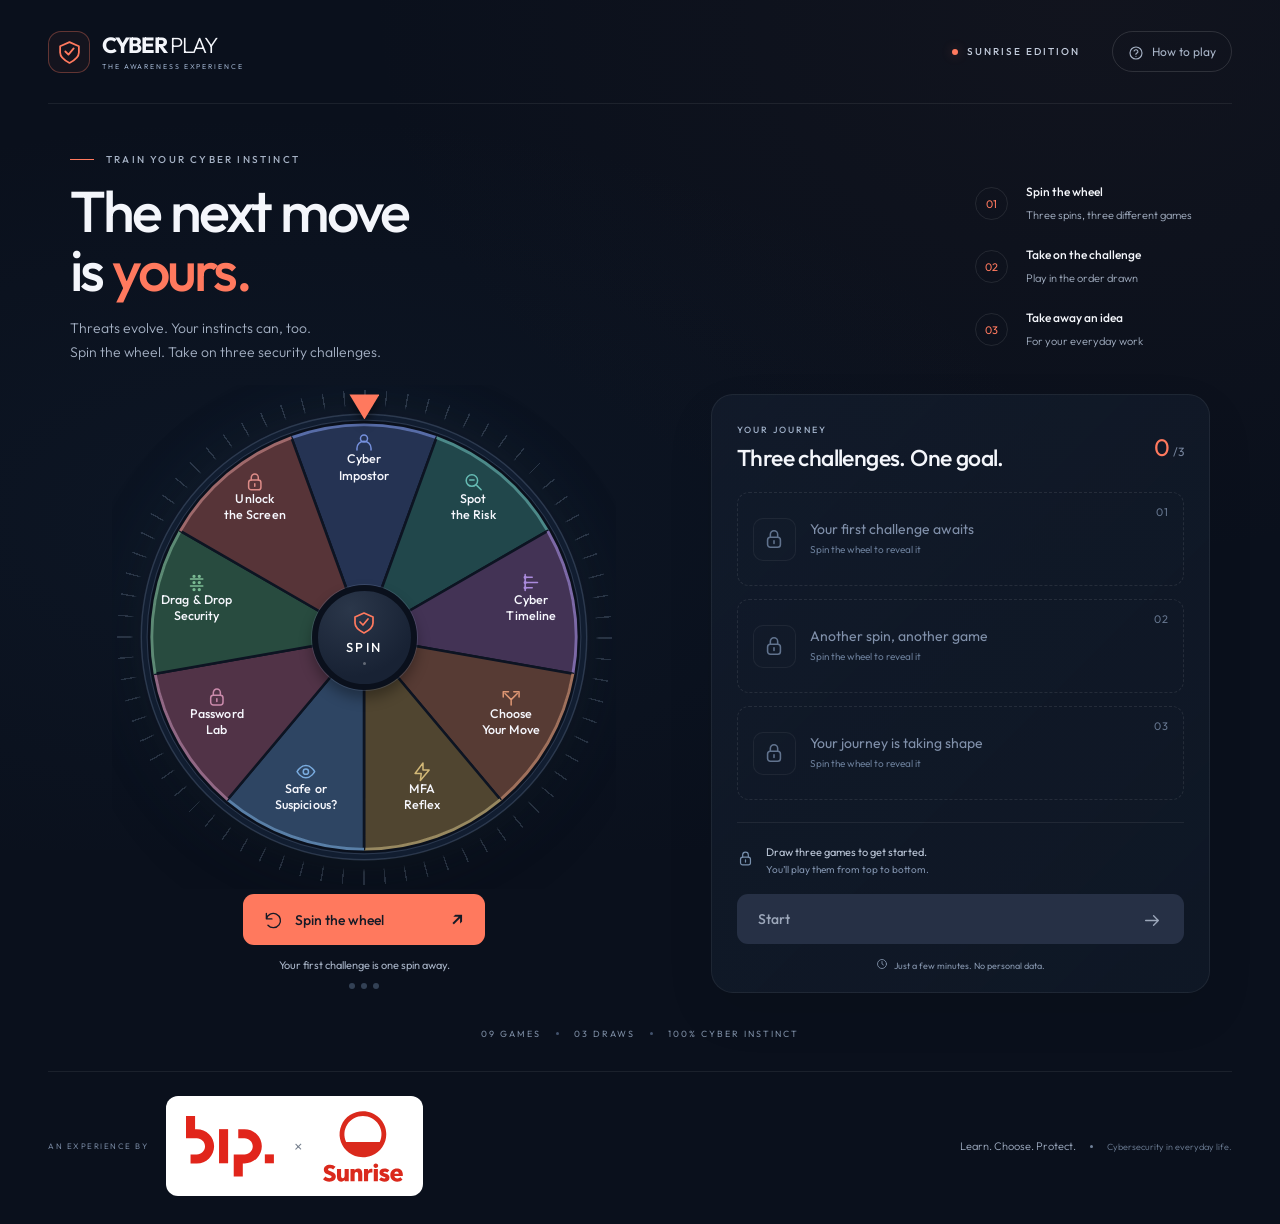
==== sunrise-cyber-game/Sunrise_Cyber_Play_EN.html @ 3b3fa25a "Update partner logos and Unlock scenario; replace Memory with Password Lab" ====
<!doctype html>
<html lang="en">
<head>
  <meta charset="utf-8">
  <meta name="viewport" content="width=device-width, initial-scale=1">
  <meta name="theme-color" content="#0a101c">
  <meta name="description" content="Three interactive challenges to train your security instincts. An experience by BIP for Sunrise.">
  <title>Cyber Play — BIP × Sunrise</title>
  <link rel="icon" href="[data-uri]" type="image/svg+xml">
  <style>
@font-face{font-family:Outfit;src:url("[data-uri]") format('woff2');font-style:normal;font-weight:100 900;font-display:swap}
:root{color-scheme:dark;--bg:#0a101c;--panel:#131d2e;--panel-light:#182438;--text:#f4f6fb;--muted:#a6b2c5;--coral:#ff795e;--green:#5fdbb1;--line:#ffffff12;--font:Outfit,system-ui,-apple-system,'Segoe UI',sans-serif}
*{box-sizing:border-box}body{margin:0;background:var(--bg);color:var(--text);font-family:var(--font);font-size:16px;line-height:1.5;min-height:100vh}button,input,select{font:inherit}button{cursor:pointer}button:disabled{cursor:default}a{color:inherit}button,button svg,a{ -webkit-tap-highlight-color:transparent}button svg{flex-shrink:0;vertical-align:middle}button:focus-visible,a:focus-visible,[tabindex]:focus-visible{outline:3px solid #86b9ff;outline-offset:5px}h1,h2,h3,p{margin:0}h1,h2,h3{line-height:1.1}h1[tabindex='-1']:focus{outline:none}strong{font-weight:600}button{border:0}button:disabled{opacity:.4}[hidden]{display:none!important}.sr-only{position:absolute;width:1px;height:1px;overflow:hidden;clip:rect(0,0,0,0);white-space:nowrap}.skip-link{position:fixed;top:12px;left:12px;padding:12px 18px;background:var(--coral);color:var(--bg);z-index:100;transform:translateY(-180%);border-radius:10px}.skip-link:focus{transform:translateY(0)}.site-glow{position:absolute;inset:0 0 auto;height:850px;background:radial-gradient(ellipse at 22% 61%,#1e3a5925,transparent 55%),radial-gradient(ellipse at 85% 0%,#57382f18,transparent 47%);pointer-events:none;z-index:-1}.site-header{width:min(1256px,calc(100% - 96px));margin:auto;height:104px;display:flex;align-items:center;justify-content:space-between;border-bottom:1px solid var(--line)}.app-brand{display:flex;align-items:center;gap:12px;text-decoration:none;font-size:22px;letter-spacing:-1px;font-weight:700;line-height:1}.brand-light{font-weight:300;margin-left:3px}.app-brand small{font-size:7px;letter-spacing:1.9px;display:block;margin-top:7px;color:#9caec9;font-weight:400}.brand-symbol{display:grid;place-items:center;height:42px;width:42px;border:1px solid #ff795e55;border-radius:13px;background:#ff795e0b;color:var(--coral)}.brand-symbol svg{width:25px;height:25px}.header-actions{display:flex;align-items:center;gap:32px}.edition{font-size:10px;font-weight:500;letter-spacing:2px;color:#c3ccdc;display:flex;align-items:center;gap:9px}.edition i{width:6px;height:6px;background:var(--coral);border-radius:50%;box-shadow:0 0 12px #ff795e55}.help-button{display:flex;align-items:center;gap:8px;border-radius:25px;background:transparent;border:1px solid #ffffff20;color:var(--muted);font-size:12px;padding:10px 15px;transition:.2s}.help-button:hover{border-color:#ffffff50;color:white}.help-button svg{width:16px;height:16px}main{width:min(1140px,calc(100% - 96px));margin:auto}.screen{animation:page-in .45s ease-out}.intro-row{display:flex;justify-content:space-between;align-items:center;padding:48px 0 30px}.eyebrow{font-size:10px;font-weight:500;letter-spacing:2.2px;color:var(--muted);text-transform:uppercase}.hero-copy>.eyebrow{display:flex;gap:12px;align-items:center}.tiny-line{width:24px;height:1px;background:var(--coral)}.hero-copy h1{font-size:clamp(44px,4.5vw,66px);font-weight:500;letter-spacing:-2.8px;margin:15px 0 18px;line-height:1.02}.accent{color:var(--coral)}.hero-description{font-size:14px;line-height:1.65;color:var(--muted);font-weight:300}.how-it-works{display:flex;flex-direction:column;gap:21px;list-style:none;padding:0;margin:18px 18px 0 0}.how-it-works li{display:flex;gap:18px;align-items:center}.step-number{width:33px;height:33px;display:grid;place-items:center;border:1px solid #ffffff17;border-radius:50%;font-size:11px;font-weight:400;color:var(--coral)}.how-it-works strong{font-size:12px;display:block;font-weight:500}.how-it-works small{font-size:11px;color:var(--muted);font-weight:300}.wheel-layout{display:grid;grid-template-columns:1.18fr 1fr;gap:52px;align-items:center}.wheel-panel{min-width:0}.wheel-stage{isolation:isolate;overflow:clip;overflow-clip-margin:12px;width:100%;max-width:480px;aspect-ratio:1;position:relative;margin:0 auto}.wheel-halo{position:absolute;inset:4%;border-radius:50%;box-shadow:0 0 70px #3e719820,0 0 0 14px #ffffff01}.wheel-ticks{position:absolute;inset:-1.6%;border-radius:50%;background:repeating-conic-gradient(from 0deg,#95abc655 0deg .32deg,transparent .32deg 5deg);mask:radial-gradient(circle,transparent 66%,black 67%);-webkit-mask:radial-gradient(circle,transparent 66%,black 67%);opacity:.7}#wheel{position:absolute;inset:0;overflow:visible;filter:drop-shadow(0 18px 32px #0004);will-change:transform}.wheel-sector{transition:opacity .5s}.wheel-sector.drawn{opacity:.28}.wheel-sector>path{stroke:#0d1422;stroke-width:2.7;stroke-linejoin:round}.sector-title{fill:#f6f7fd;font-family:var(--font);font-size:13px;font-weight:500;letter-spacing:.1px}.sector-icon{color:#e5ecf5;opacity:.8}.wheel-center{position:absolute;inset:39%;border-radius:50%;background:radial-gradient(circle at 35% 20%,#2b374a,#182234 70%);border:6px solid #0a101c;box-shadow:0 0 0 1px #6c7d9d50,0 8px 14px #0005;display:flex;flex-direction:column;align-items:center;justify-content:center;gap:4px;color:white;z-index:3;transition:background .2s,box-shadow .2s}.wheel-center:hover:enabled{box-shadow:0 0 0 1px #ff795e88,0 0 35px #ff795e1a;background:radial-gradient(circle at 35% 20%,#36445b,#202b40 70%)}.wheel-center>span:first-child{color:var(--coral);line-height:0}.wheel-center svg{width:24px;height:24px}.wheel-center strong{font-size:13px;letter-spacing:2.5px;font-weight:500}.center-dot{width:3px;height:3px;background:#ffffff50;border-radius:50%}.wheel-center:disabled{opacity:1}.wheel-center:disabled strong{opacity:.4}.wheel-center:disabled>span:first-child{opacity:.7}.wheel-pointer{position:absolute;left:calc(50% - 15px);top:-3px;z-index:4;width:30px;height:30px;filter:drop-shadow(0 5px 5px #0008);transform-origin:50% 0}.wheel-pointer>span{display:block;clip-path:polygon(0 0,100% 0,50% 100%);width:30px;height:25px;background:var(--coral)}.wheel-stage.spinning .wheel-pointer{animation:pointer-tick .14s ease-in-out infinite alternate}.spin-controls{display:flex;flex-direction:column;align-items:center;margin-top:17px}.button{min-height:50px;border-radius:11px;padding:13px 21px;font-weight:500;font-size:14px;display:inline-flex;align-items:center;justify-content:center;gap:12px;transition:background .2s,transform .2s,box-shadow .2s;line-height:1.3;text-decoration:none}.button svg{width:19px;height:19px}.button-primary{color:#151a26;background:var(--coral)}.button-primary:hover:enabled{background:#ff9279;box-shadow:0 5px 25px #ff795e18;transform:translateY(-1px)}.button-primary:active:enabled{transform:translateY(1px)}.button-secondary{background:#ffffff08;color:var(--text);border:1px solid #ffffff1a}.button-secondary:hover:enabled{background:#ffffff12}.button-primary:disabled{color:#9ca7ba;background:#263045;opacity:1;box-shadow:none}.spin-button{width:242px}.spin-button>svg{margin-right:4px}.button-arrow{font-size:19px;margin-left:auto}.spin-status{font-size:11px;color:var(--muted);margin:12px 0 9px;min-height:17px;text-align:center}.spin-dots{display:flex;gap:6px}.spin-dots span{width:6px;height:6px;border-radius:50%;background:#334155;transition:.3s}.spin-dots span.filled{background:var(--coral);box-shadow:0 0 10px #ff795e33}.playlist-panel{border:1px solid #ffffff10;border-radius:22px;background:linear-gradient(135deg,#151f309e,#101927d9);padding:28px 25px 18px;box-shadow:0 20px 50px #00000014;align-self:center}.playlist-heading{display:flex;align-items:center;justify-content:space-between;gap:10px;padding-bottom:22px}.playlist-heading .eyebrow{color:#a1b1c9;font-size:9px;letter-spacing:2px}.playlist-heading h2{font-size:23px;font-weight:500;letter-spacing:-.6px;margin-top:9px}.count-badge{font-size:24px;color:var(--coral);font-weight:400}.count-badge span{font-size:12px;color:#74829a;margin-left:3px}.selection-list{list-style:none;margin:0;padding:0;display:grid;gap:13px}.selection-card{min-height:94px;position:relative;border:1px dashed #ffffff17;border-radius:12px;display:flex;align-items:center;gap:14px;padding:17px 15px;transition:background .3s,border-color .3s}.selection-number{color:#65758e;font-size:11px;font-weight:400;position:absolute;right:14px;top:11px;letter-spacing:1px}.selection-icon{height:43px;width:43px;display:grid;place-items:center;flex-shrink:0;border-radius:10px;border:1px solid #ffffff0e;color:#61738e;background:#ffffff02}.selection-icon svg{height:22px;width:22px}.selection-card h3{font-size:14px;font-weight:400;color:#8090aa;margin-bottom:5px;letter-spacing:0}.selection-card p{font-size:10px;color:#687b96;line-height:1.5}.selection-card.picked{border:1px solid #ffffff14;background:#1b273940;animation:card-reveal .45s ease-out}.selection-card.picked .selection-icon{background:color-mix(in srgb,var(--game-color) 13%,transparent);border-color:color-mix(in srgb,var(--game-color) 22%,transparent);color:var(--game-color)}.selection-card.picked h3{font-weight:500;color:var(--text)}.selection-card.picked p{color:#a0afc5}.selection-card.picked .selection-number{color:var(--game-color);opacity:.65}.card-pending{visibility:hidden}.ready-panel{margin-top:22px;padding-top:21px;border-top:1px solid var(--line)}.ready-note{display:flex;align-items:center;gap:12px;margin-bottom:17px;color:#7890ad}.ready-note svg{width:17px;height:17px}.ready-note p{font-size:11px;color:#bcc7d8;line-height:1.5}.ready-note p span{color:#7f90ab;font-size:10px}.start-button{width:100%;justify-content:space-between}.start-button svg{width:22px}.session-note{display:flex;justify-content:center;align-items:center;gap:6px;font-size:9px;color:#8595ad;margin:14px 0 0}.session-note svg{width:12px;height:12px}.wheel-caption{display:flex;align-items:center;justify-content:center;gap:15px;margin:34px 0 31px;font-size:9px;color:#7d8da4;letter-spacing:2px}.wheel-caption i{width:3px;height:3px;border-radius:50%;background:#43536d}.site-footer{max-width:1256px;width:calc(100% - 96px);margin:auto;border-top:1px solid var(--line);padding:24px 0 27px;display:flex;align-items:center;justify-content:space-between;gap:25px}.partner-lockup{display:flex;align-items:center;justify-content:center;flex-wrap:wrap;gap:12px 18px}
.partner-marks{display:flex;align-items:center;gap:20px;padding:12px 20px;border-radius:12px;background:#fff;max-width:100%}.partner-label{font-size:8px;letter-spacing:1.5px;color:#73839c}.partner-times{font-size:16px;color:#77808e;font-weight:300}.bip-logo{width:88px;height:62px;object-fit:contain}.sunrise-logo{width:80px;height:76px;object-fit:contain}.site-footer>p{font-size:11px;color:#a2afc4;display:flex;align-items:center;gap:14px;font-weight:300}.footer-small{font-size:9px;color:#71829a}.footer-dot{width:3px;height:3px;background:#71829a;border-radius:50%}.flying-card{position:fixed;z-index:20;background:#1b283c;border:1px solid #ffffff25;border-radius:12px;display:flex;align-items:center;gap:14px;padding:17px 15px;box-shadow:0 15px 40px #0005;pointer-events:none}.flying-card .selection-icon{color:var(--game-color);background:color-mix(in srgb,var(--game-color) 15%,transparent)}.flying-card h3{font-size:14px;font-weight:500}.flying-card p{font-size:10px;color:var(--muted);margin-top:5px}.game-screen{padding:30px 0 50px}.game-topline{display:flex;justify-content:space-between;align-items:center;margin-bottom:30px}.text-button{display:inline-flex;gap:8px;align-items:center;font-size:12px;color:var(--muted);background:none;padding:8px 0}.text-button:hover{color:var(--text)}.text-button svg{width:17px;height:17px}.game-heading{display:flex;align-items:center;justify-content:space-between;gap:20px}.game-heading .eyebrow{color:var(--coral);margin-bottom:11px}.game-heading h1{font-size:clamp(32px,4vw,47px);font-weight:500;letter-spacing:-1.5px}.game-heading-icon{height:65px;width:65px;display:grid;place-items:center;border-radius:17px;background:#ff795e0c;border:1px solid #ff795e25;color:var(--coral)}.game-heading-icon svg{width:30px;height:30px}.journey-progress{display:grid;grid-template-columns:repeat(3,1fr);gap:7px;margin:25px 0 30px}.progress-step{height:4px;border-radius:3px;background:#223149}.progress-step.active{background:var(--coral)}.progress-step.complete{background:var(--green)}.game-body{display:grid;grid-template-columns:minmax(0,1fr) 224px;gap:30px;align-items:start}.game-content{min-width:0;border:1px solid #ffffff10;background:linear-gradient(135deg,#131d2ef0,#101927);padding:28px;border-radius:20px}.game-content .game-intro{margin-bottom:24px}.game-content .game-intro h2{font-size:23px;font-weight:500;margin-bottom:10px;letter-spacing:-.5px}.game-content .game-intro p{font-size:14px;color:var(--muted);line-height:1.65}.game-content .game-intro .eyebrow{margin-bottom:10px;color:var(--coral)}.game-content button{max-width:100%}.game-content .feedback{padding:16px 18px;border-radius:12px;border:1px solid #ffffff18;background:#1a2940;color:var(--text);margin:20px 0;font-size:14px;line-height:1.6}.game-content .feedback.success{background:#5fdbb10c;border-color:#5fdbb139}.game-content .feedback.danger{background:#ff795e0a;border-color:#ff795e39}.game-content .feedback strong{display:block;margin-bottom:5px}.game-content .feedback p{font-size:13px;color:#c2cddd}.game-journey{padding:15px 0}.game-journey ol{list-style:none;padding:0;margin:22px 0}.game-path-item{display:flex;align-items:center;gap:12px;position:relative;padding-bottom:30px}.game-path-item:before{content:'';width:1px;height:23px;position:absolute;background:#2b3950;top:35px;left:15px}.game-path-item:last-child:before{display:none}.path-number{width:31px;height:31px;border-radius:50%;border:1px solid #3a465e;display:grid;place-items:center;color:#7f91ac;font-size:10px;flex-shrink:0}.path-number svg{width:14px;height:14px}.game-path-item strong{display:block;font-size:12px;color:#8b9bb3;font-weight:400}.game-path-item small{font-size:10px;color:#637792}.game-path-item.active .path-number{background:#ff795e15;border-color:#ff795e55;color:var(--coral)}.game-path-item.active strong{color:white}.game-path-item.complete .path-number{background:#5fdbb110;border-color:#5fdbb144;color:var(--green)}.game-path-item.complete strong{color:#bdcddf}.journey-tip{border-top:1px solid var(--line);padding-top:24px;color:var(--muted)}.journey-tip>span{display:block;color:#7b91b4;margin-bottom:12px;line-height:0}.journey-tip svg{height:25px;width:25px}.journey-tip strong{font-size:12px;display:block;font-weight:500;color:#c1cde0}.journey-tip p{font-size:11px;line-height:1.8;margin-top:8px;max-width:185px}.results-screen{padding:48px 0 50px;max-width:980px;margin:auto}.results-header{text-align:center}.result-emblem{margin:0 auto 20px;display:grid;place-items:center;width:66px;height:66px;border-radius:22px;background:#5fdbb110;border:1px solid #5fdbb135;color:var(--green);transform:rotate(-5deg)}.result-emblem svg{width:34px;height:34px}.results-header .eyebrow{color:var(--green)}.results-header h1{font-size:clamp(36px,4.5vw,58px);font-weight:500;letter-spacing:-2px;margin:15px 0}.results-header>p:last-child{font-size:14px;color:var(--muted)}.score-panel{display:flex;justify-content:space-between;align-items:center;max-width:750px;margin:35px auto 28px;padding:26px 35px;border:1px solid #ffffff15;border-radius:17px;background:linear-gradient(115deg,#142638,#151e2d);gap:25px}.score-panel .eyebrow{color:var(--green);font-size:12px}.score-panel p{font-size:13px;color:#b5c5d9;max-width:340px;margin-top:8px;line-height:1.65}.score-number{line-height:1;text-align:right;white-space:nowrap}.score-number strong{font-size:54px;font-weight:400;letter-spacing:-2px}.score-number>span{color:var(--green);font-size:25px;margin-left:3px}.score-number small{display:block;font-size:7px;letter-spacing:1px;margin-top:9px;color:var(--muted)}.result-cards{display:grid;grid-template-columns:repeat(3,1fr);gap:16px}.result-card{border:1px solid #ffffff12;background:#111d2d;border-radius:16px;padding:23px 21px;display:flex;flex-direction:column}.result-card-top{display:flex;justify-content:space-between;align-items:center;margin-bottom:19px}.result-card-top>span{width:38px;height:38px;border-radius:10px;background:color-mix(in srgb,var(--game-color) 12%,transparent);color:var(--game-color);display:grid;place-items:center}.result-card-top svg{width:20px;height:20px}.result-card-top small{font-size:10px;color:#8497b2}.result-card h2{font-size:18px;font-weight:500;margin:0 0 12px;letter-spacing:-.3px}.result-card p{font-size:12px;color:var(--muted);line-height:1.8}.result-card .result-pct{margin-top:auto;padding-top:20px;font-size:10px;color:var(--green)}.result-pct strong{font-size:17px;font-weight:400;margin-right:4px}.results-actions{text-align:center;margin:35px 0 0}.results-actions p{font-size:11px;color:var(--muted);margin-top:14px}.app-dialog{background:#142032;color:var(--text);border:1px solid #ffffff20;border-radius:22px;width:min(530px,calc(100% - 32px));padding:36px;max-height:90vh;overflow:auto;box-shadow:0 30px 100px #0009}.app-dialog::backdrop{background:#040812bb;backdrop-filter:blur(8px)}.app-dialog h2{font-size:28px;letter-spacing:-.7px;font-weight:500;margin:14px 0 25px}.dialog-close{position:absolute;right:16px;top:16px;background:transparent;padding:6px;color:var(--muted);border-radius:50%;line-height:0}.dialog-close svg{width:18px;height:18px}.help-steps{list-style:none;padding:0;display:grid;gap:21px;margin-bottom:24px}.help-steps li{display:flex;gap:17px}.help-steps li>span{color:var(--coral);font-size:12px;font-weight:500;padding-top:1px}.help-steps strong{font-size:14px;font-weight:500}.help-steps p{font-size:12px;color:var(--muted);margin-top:6px;line-height:1.7}.dialog-note{font-size:11px;color:#a2b4cd;line-height:1.8;border-top:1px solid var(--line);padding:18px 0 23px}.app-dialog>.button{width:100%;justify-content:space-between}.small-dialog h2{margin-bottom:12px}.small-dialog>p:not(.eyebrow){color:var(--muted);font-size:14px;line-height:1.7}.dialog-actions{display:flex;gap:10px;margin-top:25px;justify-content:flex-end}.dialog-actions .button{font-size:12px;min-height:45px;padding:11px 15px}.error-message{color:#ffd0c6;font-size:14px;line-height:1.6;padding:22px;background:#ff795e15;border:1px solid #ff795e33;border-radius:12px}
@keyframes page-in{from{opacity:0;transform:translateY(8px)}to{opacity:1;transform:translateY(0)}}@keyframes pointer-tick{from{transform:rotate(-9deg)}to{transform:rotate(9deg)}}@keyframes card-reveal{from{opacity:.15;transform:translateY(-8px)}to{opacity:1;transform:translateY(0)}}
@media(min-width:1500px){.intro-row{padding-top:65px}.wheel-stage{max-width:500px}.wheel-layout{gap:80px}.playlist-panel{padding:30px}.selection-card{min-height:99px}.wheel-caption{margin-top:40px}}
@media(max-width:1000px){.site-header,.site-footer{width:calc(100% - 56px)}main{width:calc(100% - 56px)}.wheel-layout{gap:25px;grid-template-columns:1.06fr 1fr}.hero-copy h1{font-size:55px}.playlist-panel{padding:22px 19px 17px}.playlist-heading h2{font-size:20px}.selection-card{gap:10px;min-height:88px;padding:15px 11px}.selection-icon{width:37px;height:37px}.selection-card h3{font-size:13px}.selection-card p{font-size:9px}.selection-number{top:6px;right:8px;font-size:9px}.game-body{grid-template-columns:minmax(0,1fr) 190px;gap:23px}.game-content{padding:23px}.footer-small,.footer-dot{display:none}.how-it-works{margin-right:0}}
@media(max-width:760px){.site-header{height:83px}.edition{display:none}.header-actions{gap:12px}.app-brand{font-size:20px}.brand-symbol{width:37px;height:37px}.help-button{padding:9px 11px}.help-button>span:last-child{display:none}.help-button svg{height:18px;width:18px}.intro-row{padding-top:35px;padding-bottom:25px}.hero-copy h1{font-size:49px;letter-spacing:-2px}.how-it-works{display:none}.hero-description{font-size:13px}.wheel-layout{grid-template-columns:1fr;gap:28px}.wheel-stage{isolation:isolate;overflow:clip;overflow-clip-margin:12px;width:min(100%,420px);max-width:420px}.spin-controls{margin-top:14px}.spin-button{width:258px}.playlist-panel{width:min(100%,500px);margin:auto;padding:24px 20px 18px}.playlist-heading h2{font-size:22px}.selection-card{min-height:84px;gap:14px;padding:15px}.selection-icon{width:43px;height:43px}.selection-card h3{font-size:15px}.selection-card p{font-size:11px}.selection-number{top:11px;right:14px;font-size:10px}.playlist-heading{padding-bottom:20px}.wheel-caption{font-size:7px;gap:10px;letter-spacing:1.3px;margin:28px 0}.site-footer{padding:22px 0;flex-direction:column;gap:17px}.partner-label{font-size:7px}.partner-lockup{gap:19px}.site-footer>p{font-size:10px}.game-screen{padding-top:20px}.game-topline{margin-bottom:25px}.game-heading h1{font-size:36px}.game-heading-icon{width:52px;height:52px;border-radius:14px}.game-heading-icon svg{width:25px;height:25px}.game-heading .eyebrow{font-size:8px;letter-spacing:1.5px}.game-body{grid-template-columns:1fr}.game-journey{display:none}.game-content{padding:22px 19px;border-radius:15px}.game-content .game-intro h2{font-size:21px}.game-content .game-intro p{font-size:13px}.journey-progress{margin:21px 0 23px}.game-step{font-size:8px!important}.result-cards{grid-template-columns:1fr}.result-card{padding:22px}.result-card-top{margin-bottom:15px}.result-card p{font-size:13px}.result-card h2{font-size:21px}.result-card .result-pct{padding-top:15px}.score-panel{padding:22px;margin-top:28px}.score-number strong{font-size:45px}.score-number small{font-size:6px;letter-spacing:.5px}.score-panel .eyebrow{font-size:10px;letter-spacing:1.5px}.score-panel p{font-size:12px}.results-header h1{font-size:44px}.results-header>p:last-child{font-size:12px}.results-screen{padding-top:30px}.results-actions .button{font-size:12px;padding:13px 17px;gap:9px}.app-dialog{padding:30px 25px}.app-dialog h2{font-size:26px}.dialog-actions{flex-wrap:wrap}.dialog-actions .button{flex:1;white-space:normal}.game-heading-icon{flex-shrink:0}}
@media(max-width:380px){main,.site-header,.site-footer{width:calc(100% - 32px)}.hero-copy h1{font-size:43px}.wheel-stage{margin-top:4px}.playlist-panel{padding:20px 15px}.playlist-heading h2{font-size:20px}.selection-card p{font-size:10px}.selection-card h3{font-size:14px}.score-panel{padding:17px;gap:15px}.score-number strong{font-size:39px}.game-heading h1{font-size:30px}.game-content{padding:19px 14px}}
@media(prefers-reduced-motion:reduce){*,*:before,*:after{animation-duration:.01ms!important;animation-iteration-count:1!important;scroll-behavior:auto!important;transition-duration:.01ms!important}#wheel{will-change:auto}}

</style>
  <style>
.footer-secret-entry{background:none;color:inherit;padding:0;border:0;font:inherit;font-weight:inherit;line-height:inherit;cursor:pointer}
.game-topline-actions{display:flex;align-items:center;gap:24px}
#preview-nav{color:var(--green);border-color:#5fdbb140}
#preview-restart{color:var(--green)}
.preview-screen{padding:42px 0 45px}
.preview-heading{display:flex;align-items:center;justify-content:space-between;gap:28px;margin-bottom:30px}
.preview-heading .eyebrow{color:var(--green)}
.preview-heading h1{font-size:clamp(36px,4.5vw,55px);font-weight:500;letter-spacing:-2px;margin:14px 0 17px}
.preview-description{font-size:14px;color:var(--muted);line-height:1.7}
.preview-heading>.button{flex-shrink:0}
.preview-catalogue{display:grid;grid-template-columns:repeat(3,minmax(0,1fr));gap:17px}
.preview-card{position:relative;text-align:left;display:flex;flex-direction:column;gap:12px;color:var(--text);border:1px solid #ffffff17;border-radius:16px;background:linear-gradient(135deg,#172336,#101927);padding:23px;min-height:215px;transition:transform .2s,border-color .2s,background .2s}
.preview-card:hover{transform:translateY(-3px);border-color:var(--game-color);background:#18273c}
.preview-card-top{display:flex;align-items:center;justify-content:space-between;width:100%}
.preview-card-icon{display:grid;place-items:center;width:43px;height:43px;border:1px solid color-mix(in srgb,var(--game-color) 30%,transparent);border-radius:12px;background:color-mix(in srgb,var(--game-color) 10%,transparent);color:var(--game-color)}
.preview-card-icon svg{width:22px;height:22px}
.preview-card-index{font-size:10px;letter-spacing:1px;color:#738aa8}
.preview-card strong{font-size:20px;line-height:1.3;letter-spacing:-.4px;font-weight:500}
.preview-card-description{font-size:12px;line-height:1.7;color:var(--muted)}
.preview-card-bottom{display:flex;align-items:center;justify-content:space-between;margin-top:auto;padding-top:5px;width:100%;font-size:11px;color:var(--game-color);gap:10px}
.preview-card-bottom>span{display:inline-flex;align-items:center;gap:8px}
.preview-card-bottom svg{width:16px;height:16px}
.preview-card-bottom small{color:#8da2bd;font-size:10px;text-align:right}
.preview-footnote{font-size:11px;line-height:1.7;color:#91a5c0;margin-top:23px;text-align:center}
.preview-result{display:flex;align-items:center;justify-content:space-between;gap:25px;border:1px solid #5fdbb138;border-radius:15px;background:#5fdbb10b;padding:23px;margin-bottom:25px}
.preview-result h2{font-size:21px;font-weight:500;letter-spacing:-.5px;margin:8px 0 10px}
.preview-result .eyebrow{color:var(--green);font-size:9px}
.preview-result p:not(.eyebrow){font-size:12px;color:#b5c7dd;line-height:1.8;max-width:780px}
.preview-result .button{flex-shrink:0}
.preview-game .game-topline>#exit-game{color:var(--green)}
.preview-sidebar{display:grid;gap:7px}
.preview-sidebar-button{display:flex;align-items:center;gap:9px;width:100%;padding:10px;color:#91a5c0;background:transparent;border:1px solid transparent;border-radius:9px;text-align:left;font-size:11px;line-height:1.5}
.preview-sidebar-button svg{width:17px;height:17px;flex-shrink:0}
.preview-sidebar-button:hover{color:var(--text);background:#ffffff07}
.preview-sidebar-button[aria-current="true"]{color:var(--game-color);background:color-mix(in srgb,var(--game-color) 9%,transparent);border-color:color-mix(in srgb,var(--game-color) 25%,transparent)}
#preview-access-form{margin-top:24px}
#preview-access-form label{display:block;font-size:12px;color:#bccce0;margin-bottom:9px}
#preview-code{width:100%;min-height:48px;background:#0a1423;color:var(--text);border:1px solid #61738e;border-radius:9px;padding:12px 14px;font:inherit;font-size:16px}
#preview-code:focus{outline:2px solid #86b9ff;outline-offset:2px}
#preview-code[aria-invalid="true"]{border-color:var(--coral)}
.preview-access-error{min-height:22px;font-size:12px;line-height:1.7;color:#ffb6a5;margin:10px 0 14px}
#preview-unlock{width:100%;justify-content:space-between}
@media(max-width:1000px){.preview-card{padding:20px;min-height:210px}.preview-card strong{font-size:18px}.preview-catalogue{gap:12px}}
@media(max-width:760px){.preview-heading{flex-direction:column;align-items:flex-start;gap:20px}.preview-heading h1{font-size:43px}.preview-screen{padding-top:30px}.preview-description{font-size:13px}.preview-description br{display:none}.preview-catalogue{grid-template-columns:repeat(2,minmax(0,1fr))}.preview-card{padding:17px;min-height:220px}.preview-card strong{font-size:17px}.preview-card-description{font-size:11px}.preview-card-bottom{flex-wrap:wrap}.preview-card-bottom small{font-size:9px}.preview-result{flex-direction:column;align-items:flex-start;gap:17px;padding:20px}.preview-footnote{text-align:left}.game-topline-actions{gap:14px}.preview-game #game-step{display:none}#preview-restart{font-size:11px}.preview-game .game-topline{gap:10px}}
@media(max-width:440px){.preview-catalogue{grid-template-columns:1fr}.preview-card{min-height:185px;padding:21px}.preview-card strong{font-size:21px}.preview-card-description{font-size:12px}.preview-card-bottom{flex-wrap:nowrap}.preview-card-bottom small{font-size:10px}.preview-heading h1{font-size:42px}}

</style>
  <style>
.sim-teams{container:teams / inline-size;background:#fff;color:#242424;border:1px solid #d7d7df;border-radius:10px;overflow:hidden;font-family:"Segoe UI",Arial,sans-serif;font-size:13px;line-height:1.5;box-shadow:0 18px 48px #02061026}
.sim-teams svg{flex-shrink:0;vertical-align:middle}
.sim-teams-bar{display:flex;align-items:center;gap:10px;height:49px;background:#f0f0f5;border-bottom:1px solid #d9d9e0;padding:0 15px}
.sim-teams-logo{display:block;width:27px;height:27px;object-fit:contain}
.sim-teams-bar>strong{font-size:13px;font-weight:600;white-space:nowrap}
.sim-teams-search{display:flex;align-items:center;gap:10px;min-width:50px;width:42%;max-width:380px;height:30px;margin-left:35px;padding:0 11px;border:1px solid #dedee7;border-radius:4px;background:#fff;color:#686876;font-size:11px}
.sim-teams-top-tools{display:flex;align-items:center;gap:15px;margin-left:auto;color:#5c5c6b}
.sim-teams-profile{display:grid;place-items:center;width:29px;height:29px;border-radius:50%;background:#dbd7ef;color:#555089;font-size:10px;font-weight:600}
.sim-teams-workspace{display:flex;min-height:535px}
.sim-teams-rail{display:flex;flex-direction:column;align-items:center;gap:10px;flex:0 0 58px;padding:14px 5px;background:#f0f0f5;border-right:1px solid #e0e0e8;color:#616174}
.sim-teams-rail>span{position:relative;display:flex;flex-direction:column;align-items:center;gap:3px;padding:6px 3px;width:100%;border-radius:4px}
.sim-teams-rail small{font-size:9px;line-height:1.3}
.sim-teams-rail .sim-teams-app-active{background:#e5e3ef;color:#5b4da3}
.sim-teams-app-active:before{content:"";position:absolute;left:-3px;top:9px;bottom:9px;width:3px;border-radius:2px;background:#6654ad}
.sim-teams-chats{flex:0 0 184px;min-width:0;background:#fafafa;border-right:1px solid #e3e3e8;padding:17px 9px}
.sim-teams-chats-title{display:flex;align-items:center;justify-content:space-between;padding:0 8px;color:#30303a}
.sim-teams-chats-title strong{font-size:18px;font-weight:600}
.sim-teams-chat-filters{display:flex;gap:5px;flex-wrap:wrap;margin:14px 4px 18px;color:#666674;font-size:9px}
.sim-teams-chat-filters>span{padding:3px 7px;border:1px solid #dddde5;border-radius:12px;background:#fff}
.sim-teams-chat-filters>span:nth-child(2){background:#e8e3f5;color:#5c4495;border-color:#ddd5ef}
.sim-teams-recents{margin:10px 8px!important;color:#797984;font-size:10px!important}
.sim-teams-chat-row{display:flex;align-items:center;gap:9px;padding:10px 8px;border-radius:5px;min-width:0}
.sim-teams-chat-active{background:#eae7f2}
.sim-teams-chat-avatar,.sim-teams-contact-avatar,.sim-teams-message-avatar{display:grid;place-items:center;flex-shrink:0;background:#e4e0ee;color:#63518e;border-radius:50%;font-size:10px;font-weight:600}
.sim-teams-chat-avatar{width:30px;height:30px}
.sim-teams-chat-row>div{min-width:0}
.sim-teams-chat-row strong{display:block;font-size:11px;font-weight:600;line-height:1.5}
.sim-teams-chat-row small{display:block;color:#7a7884;font-size:9px;white-space:nowrap;text-overflow:ellipsis;overflow:hidden}
.sim-teams-conversation{display:flex;flex-direction:column;flex:1;min-width:0;background:#fff}
.sim-teams-chat-header{display:flex;align-items:center;gap:10px;min-height:63px;padding:13px 21px}
.sim-teams-contact-avatar{width:34px;height:34px;font-size:11px}
.sim-teams-chat-header>div{min-width:0}
.sim-teams-chat-header strong{display:block;font-size:15px;font-weight:600;overflow-wrap:anywhere}
.sim-teams-chat-header small{display:block;color:#777782;font-size:10px;margin-top:2px}
.sim-teams-call-tools{display:flex;align-items:center;gap:13px;margin-left:auto;color:#686877}
.sim-teams-chat-tabs{display:flex;align-items:center;gap:22px;height:35px;padding:0 22px;border-bottom:1px solid #e3e3e8;color:#666673;font-size:11px}
.sim-teams-chat-tabs>span:first-child{align-self:stretch;display:flex;align-items:center;color:#5c4799;font-weight:600;border-bottom:2px solid #6753a7}
.sim-teams-simulation{margin-left:auto;color:#898994;font-size:8px;letter-spacing:.08em}
.sim-teams-feed{flex:1;min-width:0;padding:16px 24px 25px;background:#fff}
.sim-teams-date{text-align:center;font-size:9px;color:#8b8b97;margin:0 0 22px}
.sim-teams-message{display:flex;align-items:flex-start;gap:10px;margin:0 0 19px;max-width:690px;text-align:left}
.sim-teams-message-avatar{width:30px;height:30px;margin-top:25px}
.sim-teams-message-column{min-width:0;flex:1}
.sim-teams-message-meta{display:flex;align-items:center;gap:8px;flex-wrap:wrap;margin:0 0 5px;font-size:10px;color:#686876}
.sim-teams-message-meta strong{font-weight:600;color:#484851;font-size:11px}
.sim-teams-message-meta time{font-size:9px;color:#92919c}
.sim-teams-external{font-size:8px;border:1px solid #dcdce4;border-radius:3px;padding:0 4px;color:#72717f;background:#fff}
.sim-teams-bubble{padding:13px 16px;border-radius:0 7px 7px 7px;background:#f1f1f5;color:#30303a;font-size:12px;line-height:1.7;overflow-wrap:anywhere}
.sim-teams-bubble p{margin:0 0 9px}
.sim-teams-bubble p:last-child{margin-bottom:0}
.sim-teams-composer{margin:4px 24px 20px 64px;padding:12px 14px 9px;min-height:58px;border:1px solid #dad9e2;border-bottom:2px solid #a99bc7;border-radius:5px;color:#8b8996;font-size:11px}
.sim-teams-composer>div{display:flex;align-items:center;gap:12px;margin-top:9px;color:#7f7b8d}
.sim-teams-composer>div>svg:last-child{margin-left:auto;color:#746490}
.sim-mail-attachment{display:flex;align-items:center;gap:11px;padding:12px 14px;margin:16px 0;background:#fafafa;border:1px solid #dcdfe5;border-radius:5px;max-width:360px;color:#246ba5}
.sim-mail-attachment strong{display:block;color:#384b5d;font-size:12px;font-weight:600;overflow-wrap:anywhere}
.sim-mail-attachment small{display:block;color:#738292;font-size:10px;line-height:1.5;margin-top:3px}
.sim-mail-warning{padding:10px 13px;background:#fff4cf;color:#705b26;border-left:3px solid #dfbd50;font-size:11px;line-height:1.7;margin:15px 0}
.sim-outlook .det-email-date:not(button){color:#78889b;font-size:9px;flex-shrink:0;margin-left:auto;max-width:76px;text-align:right;line-height:1.6}
.game-body:has(.sim-teams){grid-template-columns:minmax(0,1fr)}
.game-body:has(.sim-teams)>.game-journey{display:none}
@container teams (max-width:720px){.sim-teams-chats{flex-basis:156px}.sim-teams-chat-header{padding:13px 16px}.sim-teams-feed{padding:16px}.sim-teams-composer{margin-left:55px;margin-right:16px}.sim-teams-search{margin-left:10px;flex:1}}
@container teams (max-width:580px){.sim-teams-chats{display:none}.sim-teams-rail{flex-basis:48px}.sim-teams-call-tools{gap:9px}.sim-teams-feed{padding:16px}.sim-teams-chat-header{padding:13px 15px}}
@container teams (max-width:360px){.sim-teams-rail{display:none}.sim-teams-bar{padding:0 10px;gap:9px}.sim-teams-bar>strong{display:none}.sim-teams-search{margin-left:0;flex:1}.sim-teams-top-tools>svg{display:none}.sim-teams-chat-header{gap:8px;padding:12px}.sim-teams-chat-header strong{font-size:13px}.sim-teams-call-tools>svg:not(:last-child){display:none}.sim-teams-chat-tabs{gap:17px;padding:0 13px}.sim-teams-feed{padding:16px 12px}.sim-teams-message{gap:7px}.sim-teams-message-avatar{width:25px;height:25px;font-size:8px}.sim-teams-bubble{padding:11px;font-size:12px}.sim-teams-composer{margin:0 12px 15px 43px}}
@supports not (container-type:inline-size){@media(max-width:900px){.sim-teams-chats{display:none}.sim-teams-search{margin-left:10px;flex:1}}@media(max-width:440px){.sim-teams-rail{display:none}.sim-teams-bar>strong{display:none}.sim-teams-feed{padding:16px 12px}.sim-teams-chat-header{padding:12px}.sim-teams-composer{margin-left:43px;margin-right:12px}}}

</style>
  <style>
.det-teams,
.det-outlook,
.det-investigation {
  border: 1px solid #dbe1eb;
  border-radius: 16px;
  overflow: hidden;
  background: #f4f6fa;
  color: #19263b;
  box-shadow: 0 18px 48px #02061026;
}
.det-app-bar {
  display: flex;
  align-items: center;
  gap: 12px;
  min-height: 58px;
  padding: 12px 20px;
  background: #ebedf7;
  border-bottom: 1px solid #dce0ec;
  font-size: 13px;
  color: #4c566c;
}
.det-app-bar > strong { color: #292f50; font-size: 15px; }
.det-teams-logo,
.det-outlook-logo {
  display: grid;
  place-items: center;
  width: 29px;
  height: 29px;
  flex-shrink: 0;
  border-radius: 5px;
  background: #5b5ab3;
  color: white;
  font-size: 18px;
  font-weight: 800;
  box-shadow: 5px -3px 0 #8988d633;
}
.det-app-divider { width: 1px; height: 23px; background: #d0d4e2; margin: 0 2px; }
.det-simulation {
  margin-left: auto;
  font-size: 9px;
  letter-spacing: .1em;
  font-weight: 700;
  color: #647089;
  white-space: nowrap;
}
.det-message {
  display: block;
  width: 100%;
  padding: 0;
  margin: 0;
  border: 0;
  border-radius: 0;
  background: transparent;
  color: inherit;
  text-align: left;
  font: inherit;
  cursor: pointer;
}
.det-message:hover:not(:disabled) { background: transparent; transform: none; box-shadow: none; }
.det-message:disabled { opacity: 1; cursor: default; }
.det-message .sim-teams-bubble { transition: background .15s ease, box-shadow .15s ease; }
.det-message.det-choice-correct .sim-teams-bubble { background: #eaf7ee; box-shadow: inset 0 0 0 1px #91c9a4; }
.det-message.det-choice-wrong .sim-teams-bubble { background: #fff2eb; box-shadow: inset 0 0 0 1px #e0b4a2; }
.det-message-verdict { display: block; margin: 5px 0 0 47px; font-size: 10px; line-height: 1.5; color: #a45f47; }
.det-choice-correct .det-message-verdict { color: #197346; }
.det-message-verdict[hidden] { display: none; }
.det-message:focus-visible { outline: none; }
.det-message:focus-visible .sim-teams-bubble { outline: 2px solid #6264a7; outline-offset: 3px; }
.det-answer-area { margin-top: 20px; }
.det-feedback { line-height: 1.6; }
.det-feedback > strong { display: block; font-size: 15px; }
.det-feedback p { margin: 8px 0 0; font-size: 13px; }
.det-finish-area { display: flex; justify-content: flex-end; margin-top: 18px; }
.det-finish { gap: 12px; }
.det-finish > span { margin-left: 9px; }
.det-risk-progress { display: flex; align-items: center; justify-content: space-between; gap: 16px; margin: 0 0 14px; color: #b5c3d6; font-size: 12px; }
.det-risk-progress > span:first-child { display: flex; align-items: center; gap: 8px; color: #f4f6fb; }
.det-risk-progress svg { color: #ff795e; }
.det-outlook {
  container-name: outlook;
  container-type: inline-size;
  border-color: #d8e1ec;
  border-radius: 10px;
  background: #f6f8fc;
  color: #242b34;
  font-family: "Segoe UI", Arial, sans-serif;
  line-height: 1.5;
}
.game-body:has(.det-outlook) { grid-template-columns: minmax(0, 1fr); }
.game-body:has(.det-outlook) > .game-journey { display: none; }
.det-outlook .det-outlook-bar { display: flex; align-items: center; min-height: 48px; height: 48px; padding: 0 12px; gap: 10px; background: #f5f8fc; border-bottom: 1px solid #dce5ef; color: #253b54; }
.det-outlook-bar > strong { font-size: 14px; font-weight: 600; color: #203852; }
.det-launcher { display: inline-flex; align-items: center; justify-content: center; flex-shrink: 0; width: 20px; color: #38546e; }
.det-launcher svg { width: 19px; height: 19px; }
.det-outlook .det-outlook-logo { display: block; width: 27px; height: 27px; border-radius: 0; object-fit: contain; background: transparent; box-shadow: none; }
.det-mail-search { display: flex; align-items: center; gap: 8px; height: 30px; flex: 1; min-width: 65px; max-width: 320px; margin-left: 12px; padding: 0 10px; background: #fff; border: 1px solid #cad7e6; border-radius: 4px; color: #697c92; font-size: 11px; }
.det-mail-search svg { width: 15px; height: 15px; flex-shrink: 0; color: #5c7490; }
.det-outlook-header-tools { display: flex; align-items: center; justify-content: flex-end; gap: 13px; margin-left: auto; flex-shrink: 0; color: #516a84; }
.det-outlook-header-tools > svg { width: 16px; height: 16px; }
.det-account-avatar { display: inline-flex; align-items: center; justify-content: center; width: 27px; height: 27px; border-radius: 50%; background: #dceaf7; color: #244e76; font-size: 10px; font-weight: 600; }
.det-outlook-tabs { display: flex; align-items: stretch; gap: 24px; height: 36px; padding: 0 14px; background: #f8fafd; border-bottom: 1px solid #dde5ee; color: #42566c; font-size: 11px; }
.det-outlook-tabs > span:not(.det-simulation) { display: flex; align-items: center; border-bottom: 2px solid transparent; padding: 1px 0 0; }
.det-outlook-tabs > span:first-child { border-bottom-color: #0f6cbd; color: #115da1; font-weight: 600; }
.det-outlook-tabs .det-simulation { display: flex; align-items: center; font-size: 8px; letter-spacing: .06em; color: #698098; }
.det-outlook-toolbar { display: flex; align-items: center; gap: 14px; height: 43px; padding: 7px 12px; overflow: hidden; background: #fff; border-bottom: 1px solid #dfe6ee; color: #42566b; font-size: 10px; }
.det-outlook-toolbar > span { display: inline-flex; align-items: center; gap: 5px; flex-shrink: 0; white-space: nowrap; }
.det-outlook-toolbar svg { width: 14px; height: 14px; }
.det-outlook-toolbar .det-new-mail { padding: 5px 9px; height: 28px; border-radius: 3px; background: #0f6cbd; color: #fff; font-weight: 600; }
.det-outlook-toolbar .det-toolbar-divider { width: 1px; height: 19px; margin: 0 1px; background: #d9e2ec; flex-shrink: 0; }
.det-mail-layout { display: flex; min-height: 610px; background: #fff; }
.det-outlook-rail { display: flex; flex-direction: column; align-items: center; gap: 13px; flex: 0 0 36px; padding: 12px 3px; background: #eff4fa; border-right: 1px solid #dfe7f0; color: #536b86; }
.det-outlook-rail > span { display: inline-flex; align-items: center; justify-content: center; width: 28px; height: 31px; border-radius: 4px; }
.det-outlook-rail > span:first-child { color: #0f6cbd; background: #dfeefb; box-shadow: inset 2px 0 0 #0f6cbd; }
.det-outlook-rail svg { width: 17px; height: 17px; }
.det-mail-sidebar { flex: 0 0 110px; min-width: 0; padding: 11px 4px; background: #f4f7fb; border-right: 1px solid #e1e7ef; }
.det-folder-heading { display: block; margin: 8px 8px 10px; font-size: 10px; font-weight: 600; color: #435a73; }
.det-mail-folder { display: flex; align-items: center; gap: 5px; min-height: 30px; padding: 7px 6px; border-radius: 4px; color: #4c6077; font-size: 10px; line-height: 1.4; }
.det-mail-folder svg { width: 13px; height: 13px; flex-shrink: 0; color: #637b97; }
.det-mail-folder-active { background: #dcebf9; color: #115fa6; font-weight: 600; }
.det-mail-folder-active svg { color: #0f6cbd; }
.det-mail-folder b { margin-left: auto; color: #5a7088; font-size: 9px; font-weight: 500; }
.det-mail-list { flex: 0 0 145px; min-width: 0; background: #fff; border-right: 1px solid #dfe6ee; }
.det-mail-list-heading { display: flex; align-items: center; justify-content: space-between; gap: 7px; padding: 13px 10px 7px; color: #263e59; font-size: 13px; font-weight: 600; }
.det-mail-list-heading svg { width: 16px; height: 16px; color: #6d7f94; }
.det-mail-list-tabs { display: flex; align-items: center; gap: 18px; padding: 0 10px; color: #738296; border-bottom: 1px solid #e3e9f0; font-size: 10px; }
.det-mail-list-tabs > span { padding: 9px 0 7px; border-bottom: 2px solid transparent; }
.det-mail-list-tabs > span:first-child { border-bottom-color: #0f6cbd; color: #164d80; font-weight: 600; }
.det-mail-preview { padding: 13px 9px; border-bottom: 1px solid #e6ebf2; color: #273f59; }
.det-mail-preview.selected { background: #e7f1fc; border-left: 3px solid #0f6cbd; padding-left: 6px; }
.det-mail-preview > span { display: flex; justify-content: space-between; align-items: center; gap: 5px; color: #506982; font-size: 10px; }
.det-mail-preview > span > b { min-width: 0; font-weight: 600; }
.det-mail-preview > span > time { flex-shrink: 0; color: #77899e; font-size: 9px; }
.det-mail-preview > strong { display: block; margin: 6px 0 5px; color: #344a63; font-size: 11px; font-weight: 600; line-height: 1.45; }
.det-mail-preview > small { display: -webkit-box; overflow: hidden; -webkit-line-clamp: 2; -webkit-box-orient: vertical; color: #7b8da0; font-size: 9px; line-height: 1.5; }
.det-mail-body { flex: 1; min-width: 0; padding: 18px 20px 20px; background: #fff; }
.det-mail-body > h3 { margin: 0 0 20px; color: #20354d; font-size: 17px; font-weight: 600; line-height: 1.4; }
.det-email-header { display: flex; align-items: flex-start; gap: 9px; }
.det-mail-avatar { display: inline-flex; align-items: center; justify-content: center; width: 32px; height: 32px; flex-shrink: 0; border-radius: 50%; background: #e9e0f2; color: #674886; font-size: 14px; font-weight: 600; }
.det-email-sender { display: flex; flex: 1; flex-direction: column; align-items: flex-start; gap: 3px; min-width: 0; color: #62758b; font-size: 10px; line-height: 1.5; overflow-wrap: anywhere; }
.det-email-sender > strong { color: #334b65; font-size: 11px; font-weight: 600; }
.det-email-sender > span { margin-top: 1px; }
.det-outlook .det-hotspot { appearance: none; border: 0; border-radius: 2px; padding: 0; margin: 0; background: transparent; color: inherit; box-shadow: none; font: inherit; text-align: left; max-width: 100%; overflow-wrap: anywhere; cursor: pointer; }
.det-outlook .det-hotspot:hover:not(:disabled):not(.det-hotspot-correct):not(.det-hotspot-wrong) { border: 0; background: transparent; box-shadow: none; }
.det-outlook .det-hotspot:disabled { opacity: 1; cursor: default; }
.det-outlook .det-email-address { color: #5f7289; font-size: 10px; }
.det-outlook .det-email-date { margin-left: auto; flex-shrink: 0; max-width: 76px; color: #78889b; font-size: 9px; line-height: 1.6; text-align: right; }
.det-email-text { padding: 23px 0 0 41px; color: #2f333a; font-size: 12px; line-height: 1.8; }
.det-microsoft-lockup { display: flex; align-items: center; gap: 7px; margin-bottom: 24px; }
.det-microsoft-logo { display: block; width: 24px; height: 24px; flex-shrink: 0; object-fit: contain; }
.det-microsoft-lockup > span { color: #666; font-size: 21px; font-weight: 500; line-height: 1; letter-spacing: -.5px; }
.det-email-text > h4 { margin: 0 0 21px; color: #202c39; font-size: 19px; font-weight: 600; line-height: 1.35; }
.det-email-text p { margin: 0 0 17px; }
.det-outlook .det-urgency { display: inline; line-height: inherit; }
.det-outlook .det-email-cta { display: block; margin: 0 0 22px; color: #0f6cbd; font-size: 12px; font-weight: 400; line-height: 1.7; text-decoration: underline; text-underline-offset: 2px; }
.det-email-cta small { display: block; margin-top: 4px; color: #62758b; font-size: 10px; font-weight: 400; line-height: 1.6; }
.det-mail-signature { font-size: 12px; }
.det-mail-simulation-note { margin-top: 23px; padding-top: 12px; border-top: 1px solid #e8edf3; color: #8290a0; font-size: 9px; line-height: 1.7; }
.det-outlook .det-hotspot.det-hotspot-correct { background: #e1f4e8; color: #146947; box-shadow: 0 0 0 2px #e1f4e8, inset 0 0 0 1px #2b9670; }
.det-outlook .det-hotspot.det-hotspot-wrong { background: #fff0e9; color: #a45435; box-shadow: 0 0 0 2px #fff0e9, inset 0 0 0 1px #cc8468; }
.det-outlook .det-hotspot:focus-visible { outline: 2px solid #0f6cbd; outline-offset: 3px; }
.det-risk-recap { padding: 20px 24px; border: 1px solid #26384e; background: #131d2e; border-radius: 12px; margin-top: 16px; color: #a6b2c5; font-size: 12px; line-height: 1.6; }
.det-risk-recap h3 { font-size: 14px; margin: 0 0 10px; color: #f4f6fb; }
.det-risk-recap ul { padding-left: 18px; margin: 0; }
.det-risk-recap li { margin-bottom: 6px; }
.det-risk-recap b { color: #dce5f2; }
.det-risk-recap p { margin: 12px 0 0; }
.game-body:has(.det-timeline-workspace) { grid-template-columns: minmax(0, 1fr); }
.game-body:has(.det-timeline-workspace) > .game-journey { display: none; }
.det-timeline-progress { display: flex; align-items: center; justify-content: space-between; gap: 14px; margin: 0 0 16px; color: #a6b2c5; font-size: 12px; }
.det-timeline-progress > span:first-child { display: flex; align-items: center; gap: 8px; color: #f4f6fb; }
.det-timeline-progress svg { color: #ff795e; }
.det-timeline-workspace { display: grid; grid-template-columns: minmax(0, 1.12fr) minmax(0, 1fr); gap: 18px; align-items: start; }
.det-investigation { padding: 0 18px 18px; background: #fafbfd; }
.det-investigation-header { display: flex; flex-wrap: wrap; align-items: center; justify-content: space-between; gap: 10px; padding: 18px 0; border-bottom: 1px solid #e3e8f0; }
.det-investigation-header > span:first-child { display: flex; align-items: center; gap: 8px; font-size: 12px; color: #415675; }
.det-investigation-header .det-simulation { font-size: 8px; }
.det-timeline-prompt { margin: 15px 0 12px; color: #344e70; font-size: 12px; font-weight: 600; }
.det-timeline-pool { display: grid; grid-template-columns: repeat(2, minmax(0, 1fr)); gap: 10px; }
.det-timeline-event { display: flex; align-items: flex-start; gap: 10px; width: 100%; min-width: 0; margin: 0; padding: 15px 12px; border: 1px solid #dce3ed; border-radius: 10px; background: #fff; color: #1c293e; text-align: left; font: inherit; cursor: pointer; transition: background .15s ease, border-color .15s ease; }
.det-timeline-event:hover:not(:disabled) { background: #edf3fc; border-color: #91a9c9; }
.det-timeline-event:disabled { opacity: 1; cursor: default; }
.det-event-icon { display: grid; place-items: center; width: 31px; height: 31px; border-radius: 8px; background: #edf1f9; color: #637b9e; flex-shrink: 0; }
.det-event-content { display: flex; flex-direction: column; gap: 6px; min-width: 0; flex: 1; }
.det-event-source { color: #7d8aa0; font-size: 9px; line-height: 1.4; }
.det-event-content > strong { font-size: 13px; font-weight: 650; line-height: 1.45; }
.det-event-description { font-size: 11px; line-height: 1.7; color: #66738a; }
.det-event-status { display: flex; gap: 5px; align-items: center; margin-top: 7px; color: #526d94; font-size: 10px; line-height: 1.5; font-weight: 600; }
.det-timeline-event.det-choice-correct { border-color: #77b59b; background: #effaf4; }
.det-timeline-event.det-choice-correct .det-event-status { color: #188363; }
.det-timeline-event.det-choice-correct .det-event-icon { background: #d4eee1; color: #168363; }
.det-timeline-event.det-choice-wrong { border-color: #d99b85; background: #fff3ed; }
.det-timeline-chain { padding: 22px 20px; border: 1px solid #2c3d55; border-radius: 15px; background: #131d2e; }
.det-chain-heading { display: flex; align-items: center; gap: 9px; margin-bottom: 20px; }
.det-chain-heading > span { display: flex; color: #ff795e; }
.det-chain-heading h3 { color: #f4f6fb; font-size: 14px; line-height: 1.4; font-weight: 600; }
.det-chain-empty { padding: 5px 0 10px; font-size: 12px; line-height: 1.8; color: #91a2b9; }
.det-ordered-chain { list-style: none; padding: 0; margin: 0; }
.det-ordered-chain > li { position: relative; display: flex; align-items: flex-start; gap: 12px; padding-bottom: 23px; }
.det-ordered-chain > li:last-child { padding-bottom: 0; }
.det-ordered-chain > li:not(:last-child):after { content: ''; position: absolute; left: 14px; top: 37px; bottom: 5px; width: 1px; background: #345047; }
.det-chain-step { display: grid; place-items: center; width: 29px; height: 29px; flex-shrink: 0; border: 1px solid #5fdbb15e; border-radius: 50%; background: #5fdbb10b; color: #70d8b7; font-size: 10px; }
.det-ordered-chain > li > div { min-width: 0; padding-top: 4px; }
.det-ordered-chain strong { display: block; font-size: 12px; line-height: 1.5; font-weight: 600; color: #e9f1fb; }
.det-ordered-chain p { margin-top: 7px; font-size: 11px; line-height: 1.8; color: #9daec5; }
.det-hotspot:focus-visible,
.det-timeline-event:focus-visible { outline: 3px solid #fa795f; outline-offset: 3px; }
.det-finish-area[hidden],
.det-feedback[hidden],
.det-risk-recap[hidden],
.det-chain[hidden],
.det-event-verdict[hidden] { display: none; }
@media (max-width: 900px) {
  .det-timeline-workspace { grid-template-columns: 1fr; }
}
@media (max-width: 700px) {
  .det-investigation { padding: 0 12px 12px; }
  .det-investigation-header { padding: 15px 0; }
  .det-timeline-pool { grid-template-columns: 1fr; }
  .det-timeline-event { padding: 14px 12px; gap: 11px; }
  .det-event-content > strong { font-size: 13px; }
  .det-timeline-chain { padding: 18px 15px; }
  .det-timeline-progress { font-size: 11px; }
  .det-finish-area { justify-content: stretch; }
  .det-finish { width: 100%; }
}
@container outlook (max-width: 690px) {
  .det-mail-list { display: none; }
  .det-mail-body { padding: 18px; }
}
@container outlook (max-width: 500px) {
  .det-outlook-rail,
  .det-mail-sidebar,
  .det-launcher { display: none; }
  .det-mail-body { padding: 17px; }
  .det-email-text { padding-left: 0; }
  .det-mail-search { margin-left: 4px; }
  .det-outlook-header-tools { gap: 8px; }
  .det-outlook-header-tools > svg { display: none; }
}
@container outlook (max-width: 350px) {
  .det-outlook .det-outlook-bar { padding: 0 10px; gap: 9px; }
  .det-outlook-bar > strong { display: none; }
  .det-outlook-tabs { gap: 19px; padding: 0 12px; }
  .det-outlook-tabs .det-simulation { font-size: 7px; }
  .det-outlook-toolbar { gap: 12px; padding: 7px 10px; }
  .det-outlook-toolbar > span:nth-child(n+3),
  .det-outlook-toolbar .det-toolbar-divider { display: none; }
  .det-mail-body { padding: 16px 12px; }
  .det-mail-body > h3 { font-size: 16px; margin-bottom: 16px; }
  .det-email-header { flex-wrap: wrap; gap: 8px; }
  .det-email-sender { flex: 1; max-width: calc(100% - 40px); }
  .det-outlook .det-email-date { width: calc(100% - 40px); max-width: none; margin-left: 40px; text-align: left; }
  .det-email-text { padding-top: 20px; }
  .det-email-text > h4 { font-size: 18px; }
}
@supports not (container-type: inline-size) {
  @media (max-width: 1000px) {
    .det-mail-list { display: none; }
  }
  @media (max-width: 700px) {
    .det-outlook-rail,
    .det-mail-sidebar,
    .det-launcher { display: none; }
    .det-mail-body { padding: 17px; }
    .det-email-text { padding-left: 0; }
    .det-outlook-header-tools > svg { display: none; }
    .det-mail-search { margin-left: 4px; }
  }
  @media (max-width: 440px) {
    .det-outlook-bar > strong { display: none; }
    .det-outlook-toolbar > span:nth-child(n+3),
    .det-outlook-toolbar .det-toolbar-divider { display: none; }
    .det-email-header { flex-wrap: wrap; }
    .det-outlook .det-email-date { width: calc(100% - 41px); max-width: none; margin-left: 41px; text-align: left; }
  }
}
@media (prefers-reduced-motion: reduce) {
  .det-message,
  .det-hotspot,
  .det-timeline-event { transition: none; }
}

</style>
  <style>
.dec-game{--dec-panel:#131d2e;--dec-border:rgba(166,178,197,.17);color:#f4f6fb}.dec-game button{font:inherit}.dec-game button:focus-visible{outline:3px solid #a7b9ff;outline-offset:4px}.dec-game button:disabled{cursor:default}.dec-game svg{flex:none;vertical-align:middle}.dec-progress{display:flex;justify-content:space-between;align-items:center;margin:22px 0 20px;border-top:1px solid var(--dec-border);padding-top:17px;font-size:13px;font-weight:600}.dec-dim,.dec-small{color:#a6b2c5}.dec-score{color:#5fdbb1}.dec-move-layout{display:grid;grid-template-columns:1.15fr 1fr;gap:24px;align-items:start}.dec-window-bar{display:flex;align-items:center;gap:10px;padding:17px 18px;border-bottom:1px solid var(--dec-border);font-size:12px}.dec-window-dots{margin-left:auto;color:#8794ab;letter-spacing:3px}.dec-highlight{color:#ffb29d;font-weight:600}.dec-urgency{display:inline-block;background:#ff795e17;color:#ffad99;border-radius:5px;padding:5px 8px;margin-top:3px;font-size:9px;font-weight:700;letter-spacing:.8px}.dec-options{display:flex;flex-direction:column;gap:12px}.dec-option{display:flex;align-items:center;gap:13px;text-align:left;border:1px solid var(--dec-border);border-radius:12px;padding:19px 16px;color:#f4f6fb;background:#141f32;cursor:pointer;transition:background .18s,border-color .18s,transform .18s;min-height:104px}.dec-option:not(:disabled):hover{background:#1b2a42;border-color:#7085ac;transform:translateY(-2px)}.dec-option strong{font-size:13px;display:block;line-height:1.5}.dec-option small{display:block;color:#a6b2c5;line-height:1.5;font-size:11px;margin-top:5px}.dec-option>svg{margin-left:auto;color:#7789a8}.dec-option-number{display:flex;align-items:center;justify-content:center;color:#a3b3d0;font-size:11px;font-weight:700;background:#22314a;border-radius:7px;flex:none;width:30px;height:30px}.dec-option:disabled{opacity:.6}.dec-selected-correct{border-color:#5fdbb1!important;background:#5fdbb112!important;opacity:1!important}.dec-selected-wrong{border-color:#ff795e!important;background:#ff795e12!important;opacity:1!important}.dec-feedback{display:flex;gap:13px;margin-top:21px;padding:19px!important;line-height:1.6}.dec-feedback-icon{flex:none;width:26px;height:26px;display:grid;place-items:center;border-radius:50%;background:#5fdbb11c;color:#5fdbb1;font-weight:800}.dec-feedback.danger .dec-feedback-icon{background:#ff795e20;color:#ff9c86}.dec-feedback h3{font-size:14px;margin:1px 0 5px!important}.dec-feedback p{font-size:12px;margin:0 0 15px!important;color:#c0cadd}.dec-feedback .button{font-size:12px;min-height:39px}.dec-attachment,.dec-mfa-preview{display:flex;align-items:center;gap:12px;border:1px solid #50617d;border-radius:9px;padding:13px;margin-top:14px;color:#a9bee3}.dec-attachment strong,.dec-mfa-preview strong{display:block;font-size:12px;color:#e9edf6;overflow-wrap:anywhere}.dec-attachment small,.dec-mfa-preview small{display:block;font-size:10px;color:#9cadc5;margin-top:4px}.dec-mfa-preview{border-color:#ff795e55;background:#ff795e09}.dec-mfa-layout{display:grid;grid-template-columns:300px 1fr;gap:42px;align-items:center;max-width:840px;margin:0 auto}.dec-phone{width:250px;margin:0 auto;border:6px solid #3c4556;border-radius:35px;padding:8px;background:#0b111e;box-shadow:0 26px 55px #0005;position:relative;min-height:416px}.dec-phone-top{height:29px;padding:2px 12px;display:flex;align-items:center;justify-content:space-between;font-size:10px;font-weight:700}.dec-phone-notch{width:78px;height:17px;background:#060b12;border-radius:20px;position:absolute;left:50%;transform:translateX(-50%);top:8px}.dec-phone-screen{min-height:366px;border-radius:23px;background:radial-gradient(ellipse at 12% 13%,#383b73,transparent 70%),linear-gradient(145deg,#183754,#172735 50%,#2b2344);display:flex;align-items:center;flex-direction:column;padding:12px 9px}.dec-phone-lock{color:#dfe8fc;margin-bottom:4px}.dec-phone-clock{font-size:45px;font-weight:300;letter-spacing:-2px;line-height:1.3}.dec-phone-date{font-size:10px;color:#bac8df}.dec-push{width:100%;background:#eaf0f6ec;color:#142238;border-radius:14px;padding:13px 11px;margin-top:21px;box-sizing:border-box;box-shadow:0 8px 22px #0002}.dec-push-app{display:flex;align-items:center;gap:6px;font-size:8px;color:#3f4b63}.dec-push-app>span:last-child{margin-left:auto;color:#64728b;font-size:8px}.dec-auth-icon{display:grid;place-items:center;width:21px;height:21px;background:#4680ca;border-radius:6px;color:#fff}.dec-push h3{font-size:12px;font-weight:750;margin:13px 0 10px;line-height:1.4}.dec-push-service{font-size:11px;display:block}.dec-push p{font-size:10px;color:#4f5d75;line-height:1.5;margin:5px 0}.dec-push-status{font-size:8px;color:#52647f}.dec-push-preview{border-top:1px solid #aab9cc;margin-top:13px;padding-top:11px;font-size:9px;text-align:center;color:#44546c;line-height:1.5}.dec-phone-home{width:82px;height:4px;border-radius:5px;background:#bdc7d7;margin-top:auto}.dec-tag{display:inline-flex;border-radius:6px;padding:7px 9px;background:#ff795e15;color:#ffad99;font-size:10px;font-weight:700;letter-spacing:.2px}.dec-tag-green{background:#5fdbb119;color:#8eeacb}.dec-mfa-instructions h3{font-size:26px;line-height:1.3;letter-spacing:-.5px;margin:18px 0}.dec-mfa-instructions p{font-size:13px;line-height:1.8;color:#a6b2c5}.dec-mfa-instructions strong{color:#e9eef8}.dec-small{font-size:11px!important;line-height:1.6}.dec-mfa-instructions .button{margin-top:9px}.dec-context{border:1px solid var(--dec-border);border-radius:13px;background:#131d2e;padding:21px}.dec-context .eyebrow{font-size:10px;letter-spacing:1.5px}.dec-context p{font-size:15px;line-height:1.65;color:#e9edf6;margin:12px 0 0}.dec-timer{display:flex;align-items:center;gap:8px;margin-top:23px;color:#a6b2c5;font-size:11px}.dec-timer strong{font-size:20px;color:#f4f6fb;min-width:22px}.dec-timer-track{height:3px;border-radius:5px;overflow:hidden;background:#24334d;margin:11px 0 22px}.dec-timer-track span{display:block;height:100%;background:#ff795e;transition:width .9s linear}.dec-mfa-actions{display:flex;gap:8px;flex-wrap:wrap}.dec-mfa-actions .button{flex:1;white-space:nowrap;padding:12px!important;font-size:12px;gap:7px!important;min-height:44px}.dec-approve,.dec-safe{color:#08382a!important;background:#5fdbb1!important;border:1px solid #5fdbb1!important}.dec-report{color:#fee8e1!important;background:#8f4134!important;border:1px solid #b36353!important}.dec-mfa-actions button:disabled{opacity:.46}.dec-mfa-controls>.dec-small{margin-top:12px}.dec-text-button{background:none;border:0;color:#a6b2c5;text-decoration:underline;text-underline-offset:3px;font-size:10px!important;padding:12px 0;cursor:pointer}.dec-classify-layout{display:grid;grid-template-columns:1.12fr 1fr;gap:36px;align-items:center}.dec-visual-frame{display:flex;align-items:center;justify-content:center;min-height:365px;background:radial-gradient(ellipse at 50% 0,#25314a44,transparent 80%),#0d1524;border:1px solid var(--dec-border);border-radius:18px;padding:25px}.dec-classify-controls h3{font-size:27px;line-height:1.3;letter-spacing:-.6px;margin:13px 0 15px}.dec-classify-controls>p{font-size:13px;color:#a6b2c5;line-height:1.7}.dec-classify-actions{display:flex;gap:12px;margin-top:24px}.dec-classify-actions .button{flex:1;min-height:56px;justify-content:center;gap:10px;font-size:13px}.dec-suspicious{color:#ffcabd!important;background:#ff795e16!important;border:1px solid #ff795e65!important}.dec-classify-actions button:disabled{opacity:.48}.dec-poster{padding:24px 30px 20px;border-radius:6px;width:245px;background:#f6ede2;color:#242945;box-shadow:0 12px 22px #0005;transform:rotate(-3deg);text-align:center;display:flex;align-items:center;flex-direction:column;position:relative}.dec-poster-star{position:absolute;right:18px;top:20px;font-size:29px;color:#ce5841}.dec-poster-kicker{font-size:8px;font-weight:700;letter-spacing:1.7px;color:#ac4437}.dec-poster h3{font-size:25px;line-height:1.15;letter-spacing:-1px;margin:16px 0}.dec-qr{position:relative;width:92px;height:92px;background:repeating-conic-gradient(#1b263b 0 25%,#fff 0 50%) 0 / 10px 10px;border:7px solid #fff;margin:0 0 14px;image-rendering:pixelated}.dec-qr i{position:absolute;width:24px;height:24px;border:5px solid #1b263b;background:#fff;box-sizing:border-box}.dec-qr i:after{content:"";position:absolute;inset:4px;background:#1b263b}.dec-qr i:nth-child(1){left:0;top:0}.dec-qr i:nth-child(2){right:0;top:0}.dec-qr i:nth-child(3){left:0;bottom:0}.dec-qr span{position:absolute;left:35px;top:35px;width:23px;height:23px;background:#e06043;border:3px solid #fff}.dec-poster>strong{font-size:13px}.dec-poster>span:not(.dec-poster-star):not(.dec-poster-kicker){font-size:9px;line-height:1.6;margin-top:7px;max-width:180px}.dec-poster>small{font-size:8px;color:#716c78;margin-top:16px}.dec-settings{width:100%;background:#182236;border:1px solid #4d5d76;border-radius:17px;box-shadow:0 12px 24px #0003;overflow:hidden}.dec-settings-header{display:flex;align-items:center;gap:10px;padding:20px;color:#e7edf7;font-size:19px}.dec-toggle{margin-left:auto;width:38px;height:23px;border-radius:15px;background:#5fdbb1;position:relative}.dec-toggle:after{content:"";position:absolute;background:#f5fffb;width:18px;height:18px;right:3px;top:2.5px;border-radius:50%;box-shadow:0 2px 3px #0002}.dec-settings-caption{font-size:8px;letter-spacing:1.6px;padding:12px 20px;color:#93a4be;background:#101a2b}.dec-network{display:flex;align-items:center;gap:11px;padding:20px 16px;border-bottom:1px solid #31405a;color:#d9e5fc}.dec-network>div{min-width:0}.dec-network strong{display:block;font-size:12px}.dec-network small{display:block;font-size:9px;line-height:1.5;color:#8fa1bf;margin-top:5px}.dec-network>span{margin-left:auto;font-size:17px;color:#7eaddf}.dec-settings-note{font-size:10px;line-height:1.6;color:#b0bdd1;padding:15px 19px;margin:0}.dec-ai-window{width:100%;border:1px solid #465671;border-radius:13px;overflow:hidden;background:#152136;box-shadow:0 12px 25px #0003}.dec-ai-window .dec-window-bar{padding:15px 12px;font-size:10px;gap:7px}.dec-approved-badge{margin-left:auto;color:#88e6c5;background:#5fdbb115;font-size:8px;border-radius:4px;padding:5px;white-space:nowrap}.dec-ai-content{padding:20px 17px}.dec-ai-content .dec-tag{font-size:8px}.dec-ai-content .dec-attachment{background:#24324b;border-color:#4b5f7e}.dec-ai-prompt{padding:16px 13px;font-size:12px;line-height:1.7;background:#22304a;border-radius:10px;margin-top:16px;color:#d9e3f5}.dec-ai-policy{display:flex;align-items:center;gap:7px;margin-top:19px;color:#87dabe;font-size:9px;line-height:1.5}.dec-vault{background:#172438;border:1px solid #47617a;width:100%;border-radius:15px;padding:22px 20px;box-shadow:0 12px 22px #0003;text-align:center}.dec-vault-icon{display:inline-flex;align-items:center;justify-content:center;background:#5fdbb119;color:#6de1bb;width:53px;height:53px;border-radius:14px}.dec-vault h3{font-size:15px;margin:16px 0 12px}.dec-vault>small{font-size:7px;letter-spacing:1.2px;color:#99abc4}.dec-passphrase{border:1px solid #526b86;border-radius:7px;padding:13px 8px;background:#0b1524;font-family:monospace;font-size:13px;letter-spacing:-.4px;margin-top:13px;overflow-wrap:anywhere;color:#b2f2dc}.dec-strength{display:flex;gap:3px;margin:12px 0 21px}.dec-strength i{height:3px;background:#5fdbb1;flex:1;border-radius:4px}.dec-password-checks{text-align:left;display:flex;flex-direction:column;gap:10px;color:#afc7c4;font-size:10px}.dec-password-checks span{display:flex;align-items:center;gap:8px}.dec-password-checks svg{color:#5fdbb1}
.dec-timer-option{display:flex;align-items:flex-start;gap:11px;padding:14px;margin:20px 0 12px;background:#0a101c66;border:1px solid var(--dec-border);border-radius:10px;color:#e9edf6;font-size:12px;cursor:pointer;line-height:1.5}.dec-timer-option input{width:17px;height:17px;flex:none;accent-color:#ff795e;margin:2px 0 0;cursor:pointer}.dec-timer-option input:focus-visible{outline:3px solid #a7b9ff;outline-offset:4px}.dec-timer-option small{display:block;font-size:10px;color:#a6b2c5;margin-top:4px}.dec-untimed{margin-bottom:22px;line-height:1.6}
.dec-game .dec-move-layout{grid-template-columns:minmax(0,1fr);gap:22px}.dec-game .dec-options{display:grid;grid-template-columns:repeat(3,minmax(0,1fr));gap:12px}.dec-game .dec-option{align-items:flex-start;min-width:0;min-height:145px}.dec-game .dec-option>svg{display:none}.dec-game .sim-teams-bubble .dec-highlight{color:#4f52b2}.dec-game .sim-teams-bubble .dec-urgency{background:#fde7e9;color:#a4262c;font-size:9px;letter-spacing:.6px}.dec-game .sim-teams-bubble .dec-attachment,.dec-game .sim-teams-bubble .dec-mfa-preview{background:#fff;border-color:#d1d1d1;color:#5b5fc7;border-radius:5px}.dec-game .sim-teams-bubble .dec-attachment strong,.dec-game .sim-teams-bubble .dec-mfa-preview strong{color:#242424}.dec-game .sim-teams-bubble .dec-attachment small,.dec-game .sim-teams-bubble .dec-mfa-preview small{color:#616161}.dec-game .dec-classify-outlook{grid-template-columns:minmax(0,1fr);gap:24px;align-items:start}.dec-classify-outlook .dec-visual-frame{display:block;min-height:0;padding:0;border:0;border-radius:0;background:none}.dec-classify-outlook .dec-classify-controls h3{font-size:24px}.dec-classify-outlook .dec-classify-actions{max-width:460px}.dec-outlook-message{font-size:13px;line-height:1.65;color:#242424}.dec-outlook-message p{margin:0 0 18px}.dec-outlook-message .sim-mail-attachment{max-width:370px;background:#fafafa;border-color:#d1d1d1;color:#0f6cbd;border-radius:4px}.dec-outlook-message .sim-mail-attachment strong{color:#242424}.dec-outlook-message .sim-mail-attachment small{color:#616161}
@media(max-width:900px){.dec-move-layout{gap:16px;grid-template-columns:1fr 1fr}.dec-mfa-layout{gap:24px;grid-template-columns:255px 1fr}.dec-classify-layout{gap:22px;grid-template-columns:1fr 1fr}.dec-classify-controls h3{font-size:23px}.dec-visual-frame{padding:20px}.dec-mfa-actions .button{padding:11px 8px!important;font-size:11px}.dec-mfa-actions .button svg{width:16px;height:16px}.dec-option{padding:15px 12px;gap:10px}.dec-option>svg{display:none}}
@media(max-width:680px){.dec-move-layout,.dec-classify-layout{grid-template-columns:1fr}.dec-option{min-height:90px}.dec-classify-layout{gap:23px}.dec-visual-frame{min-height:300px;padding:20px}.dec-classify-controls h3{font-size:24px;margin-top:10px}.dec-mfa-layout{grid-template-columns:1fr;gap:25px}.dec-phone{width:215px;min-height:365px}.dec-phone-screen{min-height:315px}.dec-phone-clock{font-size:37px}.dec-push{margin-top:16px}.dec-mfa-instructions{max-width:440px;margin:auto}.dec-mfa-instructions h3{font-size:24px}.dec-context{padding:18px}.dec-context p{font-size:14px}.dec-mfa-actions .button{font-size:12px}.dec-classify-actions{margin-top:19px}.dec-feedback{padding:16px!important}.dec-feedback p{font-size:12px}.dec-poster{padding:20px 27px}.dec-progress{margin-top:17px}}
@media(prefers-reduced-motion:reduce){.dec-option,.dec-timer-track span{transition:none}.dec-option:not(:disabled):hover{transform:none}}
@media(max-width:900px){.dec-game .dec-options{grid-template-columns:minmax(0,1fr)}.dec-game .dec-option{min-height:90px}.dec-game .dec-option>svg{display:block}}@media(max-width:680px){.dec-classify-outlook .dec-classify-controls h3{font-size:22px}.dec-classify-outlook .dec-classify-actions{max-width:none}}

</style>
  <style>
.int-game-meta {
  display: flex;
  align-items: center;
  justify-content: space-between;
  flex-wrap: wrap;
  gap: 12px;
  color: #a6b2c5;
  font-size: .78rem;
  margin: 24px 0 18px;
}
.int-game-meta > span:first-child { display: inline-flex; align-items: center; gap: 9px; color: #f4f6fb; }
.int-game-meta > span:first-child svg { color: #5fdbb1; }
.int-feedback { margin: 22px 0 0; line-height: 1.6; min-height: 52px; }
.int-card-icon { display: inline-flex; width: 43px; height: 43px; justify-content: center; align-items: center; border-radius: 12px; background: #ff795e14; color: #ff957f; flex-shrink: 0; }
.int-complete-badge { display: flex; align-items: center; gap: 15px; padding: 20px; margin: 20px 0; background: #5fdbb10c; border: 1px solid #5fdbb136; border-radius: 14px; }
.int-complete-badge > svg { flex-shrink: 0; color: #5fdbb1; }
.int-complete-badge strong { font-size: .95rem; color: #f4f6fb; }
.int-complete-badge p { color: #a6b2c5; line-height: 1.5; font-size: .83rem; margin: 5px 0 0; }
.int-drag-board { display: grid; grid-template-columns: minmax(0, 1.55fr) minmax(0, 1fr); gap: 26px; align-items: start; }
.int-drag-situations { display: grid; grid-template-columns: repeat(2, minmax(0, 1fr)); gap: 13px; }
.int-drag-situations > h3 { grid-column: 1/-1; }
.int-drag-board h3 { margin: 0 0 4px; color: #f4f6fb; font-size: .91rem; font-weight: 700; }
.int-drag-actions { display: flex; flex-direction: column; gap: 12px; }
.int-drag-help { color: #a6b2c5; font-size: .74rem; line-height: 1.5; margin: -4px 0 4px; }
.int-drop-target {
  display: flex;
  flex-direction: column;
  gap: 10px;
  width: 100%;
  padding: 17px;
  border-radius: 15px;
  border: 1px solid #2b3b53;
  color: #f4f6fb;
  background: #131d2e;
  text-align: left;
  font: inherit;
  cursor: pointer;
  min-height: 218px;
  transition: border-color .2s, background .2s, transform .2s;
}
.int-situation-top { display: flex; justify-content: space-between; align-items: center; width: 100%; }
.int-situation-number { color: #61718a; font-size: .71rem; letter-spacing: .12em; }
.int-drop-target > strong { font-size: .93rem; line-height: 1.4; }
.int-situation-detail { color: #a6b2c5; font-size: .76rem; line-height: 1.55; }
.int-drop-slot { width: 100%; margin-top: auto; padding: 10px 7px; border: 1px dashed #425069; border-radius: 7px; display: flex; align-items: center; justify-content: center; gap: 7px; color: #a6b2c5; font-size: .66rem; line-height: 1.5; min-height: 42px; }
.int-drop-slot svg { flex-shrink: 0; }
.int-drop-target:hover:not(:disabled), .int-drop-target.int-drag-over { border-color: #ff795e; background: #211f2c; }
.int-drop-target.int-drag-over { transform: translateY(-3px); }
.int-drop-target:focus-visible, .int-drag-action:focus-visible { outline: 3px solid #ff795e; outline-offset: 3px; }
.int-drop-target.int-target-matched { background: #122a28; border-color: #5fdbb170; cursor: default; animation: int-match-glow .65s ease; opacity: 1; }
.int-drop-target.int-target-matched .int-drop-slot { border-color: #5fdbb155; border-style: solid; color: #5fdbb1; justify-content: flex-start; font-size: .7rem; }
.int-drop-target.int-target-matched .int-card-icon { background: #5fdbb114; color: #5fdbb1; }
.int-drag-action { padding: 17px 13px; border-radius: 13px; border: 1px solid #354258; display: flex; gap: 10px; align-items: center; color: #f4f6fb; background: #1a273b; text-align: left; font: inherit; font-size: .79rem; line-height: 1.5; min-height: 85px; cursor: grab; transition: border-color .2s, transform .2s, opacity .2s; }
.int-drag-grip { color: #6c7c94; font-size: 1.5rem; line-height: 1; }
.int-drag-action:hover:not(:disabled), .int-drag-action.int-selected { border-color: #ff795e; background: #30282e; }
.int-drag-action.int-selected { box-shadow: 0 0 0 2px #ff795e26; }
.int-drag-action.int-dragging { opacity: .5; }
.int-action-check { display: none; color: #5fdbb1; margin-left: auto; }
.int-drag-action.int-action-used { opacity: .6; cursor: default; border-color: #5fdbb154; }
.int-drag-action.int-action-used .int-action-check { display: inline-flex; }
.int-drag-action.int-action-used .int-drag-grip { display: none; }
.int-mismatch { animation: int-shake .3s ease; }
.int-unlock-layout { display: grid; grid-template-columns: minmax(210px, .72fr) minmax(0, 1.65fr); gap: 23px; margin-top: 26px; align-items: stretch; }
.int-unlock-layout.int-outlook-stage { grid-template-columns: minmax(0, 1fr); }
.int-lock-panel { background: radial-gradient(ellipse at 10% 0%, #2b3652, #131d2e 70%); border: 1px solid #31415a; border-radius: 18px; padding: 30px 20px 22px; text-align: center; overflow: hidden; }
.int-lock-orbit { display: inline-flex; align-items: center; justify-content: center; width: 83px; height: 83px; border: 1px solid #ff795e4f; box-shadow: 0 0 0 12px #ff795e05, 0 0 0 24px #ff795e03; border-radius: 50%; color: #ff795e; background: #ff795e0b; margin: 14px 0 30px; }
.int-lock-time { display: block; color: #f4f6fb; font-size: 2.8rem; font-weight: 300; letter-spacing: -.08em; line-height: 1; margin-bottom: 18px; }
.int-lock-panel > strong { color: #f4f6fb; font-size: .98rem; }
.int-lock-panel > p { color: #a6b2c5; font-size: .75rem; line-height: 1.65; max-width: 205px; margin: 10px auto 27px; }
.int-unlock-steps { padding: 20px 0 0; border-top: 1px solid #2b3b53; list-style: none; margin: 0; text-align: left; display: flex; flex-direction: column; gap: 17px; }
.int-unlock-steps li { display: flex; align-items: center; gap: 9px; color: #6f809a; font-size: .7rem; }
.int-unlock-steps li > span { display: inline-flex; width: 23px; height: 23px; align-items: center; justify-content: center; border: 1px solid #3b4961; border-radius: 50%; flex-shrink: 0; font-size: .63rem; }
.int-unlock-steps li > strong { font-weight: 600; }
.int-unlock-steps .int-step-current { color: #f4f6fb; }
.int-unlock-steps .int-step-current > span { color: #ff795e; border-color: #ff795e; }
.int-unlock-steps .int-step-complete { color: #5fdbb1; }
.int-unlock-steps .int-step-complete > span { border-color: #5fdbb16b; background: #5fdbb110; }
.int-lock-panel.int-unlocked .int-lock-orbit { color: #5fdbb1; border-color: #5fdbb16b; background: #5fdbb112; animation: int-match-glow .65s ease; }
.int-outlook-stage .int-lock-panel { display: grid; grid-template-columns: 56px minmax(0, 1fr) minmax(0, 1.7fr); gap: 0 16px; padding: 21px; text-align: left; }
.int-outlook-stage .int-lock-orbit { grid-column: 1; grid-row: 1 / 4; width: 50px; height: 50px; margin: 3px 0 0; box-shadow: none; }
.int-outlook-stage .int-lock-orbit svg { width: 25px; height: 25px; }
.int-outlook-stage .int-lock-time { grid-column: 2; font-size: 1.35rem; margin: 0 0 7px; }
.int-outlook-stage .int-lock-panel > strong { grid-column: 2; font-size: .83rem; }
.int-outlook-stage .int-lock-panel > p { grid-column: 2; max-width: none; margin: 5px 0 0; font-size: .68rem; }
.int-outlook-stage .int-unlock-steps { grid-column: 3; grid-row: 1 / 4; flex-direction: row; align-items: center; justify-content: space-between; gap: 14px; padding: 0 0 0 22px; margin: 0; border-top: 0; border-left: 1px solid #2b3b53; }
.int-outlook-stage .int-unlock-steps li { flex: 1; font-size: .68rem; }
.int-unlock-challenge { padding: 24px; border: 1px solid #2b3b53; border-radius: 18px; background: #131d2e; }
.int-outlook-stage .int-unlock-challenge { padding: 0; border: 0; background: transparent; min-width: 0; }
.int-challenge-label { font-size: .57rem; letter-spacing: .18em; color: #ff957f; font-weight: 800; margin-bottom: 11px; }
.int-challenge-label > span { color: #61718a; margin-left: 4px; }
.int-unlock-challenge > h3 { margin: 0 0 8px; font-size: 1.18rem; color: #f4f6fb; }
.int-proof-instruction { color: #a6b2c5; font-size: .8rem; line-height: 1.65; margin: 0 0 19px; }
.int-outlook-stage .int-brand-detail { display: block; margin: 0 0 24px; }
.int-brand-detail .det-microsoft-lockup { margin-bottom: 0; }
.int-outlook-stage .int-unlock-phishing-link { color: #0f6cbd; text-decoration: underline; text-underline-offset: 2px; }
.int-domain-zoom { margin-top: 22px; padding: 22px; border: 1px solid #3b4c65; border-radius: 14px; background: #192438; }
.int-domain-zoom-heading { display: flex; align-items: center; gap: 10px; margin-bottom: 17px; color: #f4f6fb; }
.int-domain-zoom-heading > svg { color: #ff957f; flex-shrink: 0; }
.int-domain-zoom-heading > h4 { margin: 0; font-size: .97rem; font-weight: 600; line-height: 1.4; }
.int-domain-comparison { display: grid; grid-template-columns: repeat(2, minmax(0, 1fr)); gap: 14px; }
.int-domain-example { min-width: 0; border: 1px solid #46566e; border-radius: 10px; padding: 18px; background: #101a2b; }
.int-domain-example > small { display: block; margin-bottom: 14px; color: #a6b2c5; font-size: .6rem; letter-spacing: .1em; font-weight: 700; }
.int-domain-example .int-zoom-domain { margin: 0 0 13px; color: #f4f6fb; font-family: Consolas, "Courier New", monospace; font-size: clamp(20px, 2vw, 28px); line-height: 1.5; white-space: nowrap; letter-spacing: -.025em; }
.int-domain-substitution { display: inline-block; padding: 0 3px; border: 2px solid #ff716b; color: #ffaaa4; background: #ff716b0e; border-radius: 2px; }
.int-domain-annotation { display: block; color: #a6b2c5; font-size: .72rem; line-height: 1.6; }
.int-domain-lookalike .int-domain-annotation > strong { color: #ffaaa4; }
.int-domain-official .int-domain-annotation > strong { color: #5fdbb1; }
.int-domain-explanation { margin: 17px 0 0; color: #bdcadd; font-size: .82rem; line-height: 1.7; }
.int-domain-explanation > strong { color: #f4f6fb; }
.int-login-context { display: flex; align-items: center; gap: 12px; padding: 15px; border: 1px solid #3c506d; border-radius: 11px; background: #203047; margin: 0 0 20px; }
.int-login-context > span { display: inline-flex; flex-shrink: 0; color: #89bfff; }
.int-login-context small { display: block; margin-bottom: 6px; color: #b4c7e2; font-size: .56rem; letter-spacing: .09em; font-weight: 600; }
.int-login-context strong { display: block; color: #f4f6fb; font-size: .82rem; line-height: 1.5; }
.int-login-context p { color: #b2c2d8; font-size: .73rem; margin: 5px 0 0; line-height: 1.5; }
.int-mfa-phone { max-width: 310px; margin: 0 auto 23px; padding: 11px 13px 9px; border: 1px solid #56677f; border-radius: 26px; background: #eaf0f7; color: #23394f; box-shadow: 0 14px 28px #050b1533; font-family: "Segoe UI", Arial, sans-serif; }
.int-phone-status { display: flex; align-items: center; justify-content: space-between; padding: 1px 5px 13px; font-size: .62rem; font-weight: 600; color: #24364a; }
.int-phone-status > span:last-child { display: flex; align-items: center; gap: 6px; }
.int-authenticator-app { display: flex; align-items: center; gap: 8px; padding: 2px 0 16px; color: #176cad; }
.int-authenticator-app > strong { color: #23384f; font-size: .73rem; font-weight: 600; }
.int-phone-request { padding: 18px 15px; border: 1px solid #d5e0ec; border-radius: 13px; background: #fff; box-shadow: 0 3px 8px #213c5710; }
.int-phone-request > small { display: block; margin-bottom: 8px; color: #607b98; font-size: .5rem; letter-spacing: .09em; font-weight: 700; }
.int-phone-request > h4 { margin: 0 0 9px; color: #24394f; font-size: 1.03rem; font-weight: 600; line-height: 1.3; }
.int-phone-request > p { margin: 0 0 20px; font-size: .7rem; color: #6c7e91; line-height: 1.6; }
.int-phone-request dl { margin: 0; }
.int-phone-request dl > div { padding: 11px 0; border-top: 1px solid #e8edf3; }
.int-phone-request dt { color: #667e96; font-size: .62rem; margin-bottom: 5px; }
.int-phone-request dd { margin: 0; color: #253b51; font-size: .76rem; font-weight: 600; line-height: 1.7; overflow-wrap: anywhere; }
.int-phone-new-device { display: inline-block; margin-left: 4px; padding: 1px 5px; border: 1px solid #e8b8ab; border-radius: 4px; color: #a3543a; background: #fff0e9; font-size: .45rem; letter-spacing: .03em; vertical-align: 1px; white-space: nowrap; }
.int-phone-request-time { display: block; border-top: 1px solid #e8edf3; padding-top: 12px; color: #8292a4; font-size: .57rem; }
.int-phone-home { display: block; width: 68px; height: 3px; border-radius: 3px; background: #6f8299; margin: 11px auto 0; }
.int-move-options { display: flex; flex-direction: column; gap: 10px; }
.int-move-option { display: flex; align-items: center; gap: 11px; width: 100%; padding: 13px; border: 1px solid #354258; border-radius: 10px; color: #f4f6fb; background: #1a273b; text-align: left; font: inherit; cursor: pointer; }
.int-move-option strong { font-size: .76rem; line-height: 1.5; display: block; font-weight: 600; }
.int-move-option small { color: #a6b2c5; font-size: .65rem; line-height: 1.5; display: block; margin-top: 3px; }
.int-option-dot { width: 22px; height: 22px; border: 1px solid #61718a; border-radius: 50%; flex-shrink: 0; display: inline-flex; align-items: center; justify-content: center; }
.int-move-option:hover:not(:disabled) { border-color: #ff795e; }
.int-move-option:focus-visible { outline: 3px solid #ff795e; outline-offset: 3px; }
.int-move-option:disabled { cursor: default; opacity: .65; }
.int-move-option.int-choice-correct { opacity: 1; border-color: #5fdbb187; background: #17302d; }
.int-choice-correct .int-option-dot { color: #0a101c; border-color: #5fdbb1; background: #5fdbb1; }
.int-timeline-order { list-style: none; padding: 0; margin: 0 0 16px; display: flex; flex-direction: column; gap: 9px; }
.int-timeline-order > li { display: flex; align-items: center; gap: 9px; padding: 11px 10px; background: #1a273b; border: 1px solid #354258; border-radius: 10px; }
.int-event-number { color: #ff957f; font-size: .71rem; font-weight: 700; width: 14px; flex-shrink: 0; }
.int-event-icon { color: #a6b2c5; display: inline-flex; flex-shrink: 0; }
.int-timeline-order li > div { flex: 1; min-width: 0; }
.int-timeline-order strong { color: #f4f6fb; font-size: .73rem; line-height: 1.4; display: block; }
.int-timeline-order p { color: #a6b2c5; font-size: .62rem; line-height: 1.5; margin: 3px 0 0; }
.int-order-controls { display: flex; flex-direction: column; gap: 3px; flex-shrink: 0; }
.int-order-controls button { display: inline-flex; align-items: center; justify-content: center; width: 29px; height: 25px; background: #293a52; border: 1px solid #42536b; border-radius: 5px; color: #f4f6fb; font: inherit; font-size: .82rem; cursor: pointer; }
.int-order-controls button:hover:not(:disabled) { border-color: #ff795e; color: #ff957f; }
.int-order-controls button:focus-visible { outline: 2px solid #ff795e; outline-offset: 2px; }
.int-order-controls button:disabled { opacity: .25; cursor: default; }
.int-next-proof { margin-top: 16px; }
.int-verify-order { font-size: .74rem; }
@keyframes int-match-glow { 0% { box-shadow: 0 0 0 0 #5fdbb144; } 50% { box-shadow: 0 0 0 6px #5fdbb119; } 100% { box-shadow: 0 0 0 0 #5fdbb100; } }
@keyframes int-shake { 0%, 100% { transform: translateX(0); } 25%, 75% { transform: translateX(-4px); } 50% { transform: translateX(4px); } }
@media (max-width: 780px) {
  .int-unlock-layout { grid-template-columns: 1fr; }
  .int-lock-panel { padding: 19px; display: grid; grid-template-columns: 56px minmax(0, 1fr); text-align: left; column-gap: 15px; }
  .int-lock-orbit { width: 50px; height: 50px; margin: 4px 0 0; grid-row: 1/4; box-shadow: none; }
  .int-lock-orbit svg { width: 25px; height: 25px; }
  .int-lock-time { font-size: 1.35rem; margin: 0 0 7px; }
  .int-lock-panel > strong { font-size: .83rem; }
  .int-lock-panel > p { margin: 5px 0 0; max-width: none; font-size: .68rem; }
  .int-unlock-steps { grid-column: 1/-1; flex-direction: row; padding-top: 15px; margin-top: 17px; gap: 12px; justify-content: space-between; }
  .int-unlock-steps li { font-size: .58rem; gap: 6px; }
  .int-unlock-steps li > span { width: 21px; height: 21px; }
  .int-outlook-stage .int-lock-panel { grid-template-columns: 56px minmax(0, 1fr); padding: 19px; gap: 0 15px; }
  .int-outlook-stage .int-unlock-steps { grid-column: 1 / -1; grid-row: auto; padding: 15px 0 0; margin: 17px 0 0; border-left: 0; border-top: 1px solid #2b3b53; gap: 12px; }
  .int-outlook-stage .int-unlock-steps li { font-size: .58rem; gap: 6px; }
  .int-drag-board { grid-template-columns: minmax(0, 1.4fr) minmax(0, 1fr); gap: 15px; }
  .int-drop-target { padding: 13px; }
  .int-drag-action { padding: 13px 10px; font-size: .74rem; }
}
@media (max-width: 560px) {
  .int-game-meta { font-size: .68rem; }
  .int-drag-board { grid-template-columns: 1fr; gap: 23px; }
  .int-drag-actions { display: grid; grid-template-columns: repeat(2, minmax(0, 1fr)); gap: 9px; }
  .int-drag-actions > h3, .int-drag-help { grid-column: 1/-1; }
  .int-drag-action { font-size: .7rem; min-height: 90px; }
  .int-drag-grip { font-size: 1.25rem; }
  .int-drop-target { min-height: 233px; padding: 12px; }
  .int-drop-target > strong { font-size: .79rem; }
  .int-situation-detail { font-size: .75rem; }
  .int-drop-slot { font-size: .7rem; }
  .int-drop-target.int-target-matched .int-drop-slot { font-size: .7rem; }
  .int-unlock-challenge { padding: 17px; }
  .int-unlock-steps li > strong { max-width: 88px; }
  .int-domain-zoom { padding: 16px; }
  .int-domain-comparison { grid-template-columns: minmax(0, 1fr); gap: 11px; }
  .int-domain-example { padding: 14px; }
  .int-domain-example .int-zoom-domain { font-size: 20px; }
  .int-login-context { padding: 12px; gap: 9px; }
  .int-login-context strong { font-size: .76rem; }
  .int-login-context p { font-size: .68rem; }
  .int-mfa-phone { padding: 10px; }
  .int-phone-request { padding: 15px 12px; }
  .int-phone-new-device { display: table; margin: 5px 0 0; }
  .int-event-icon { display: none; }
  .int-timeline-order strong { font-size: .75rem; }
  .int-timeline-order p { font-size: .68rem; }
  .int-order-controls button { width: 44px; height: 44px; }
}
@media (prefers-reduced-motion: reduce) {
  .int-drop-target, .int-drag-action { transition: none; }
  .int-target-matched, .int-lock-panel.int-unlocked .int-lock-orbit, .int-mismatch { animation: none; }
}

</style>
  <style>
.pass-game{--pass-line:#ffffff19;--pass-green:#67dfb8;color:#f0f4fc}.pass-game button{font:inherit}.pass-game svg{flex:none;vertical-align:middle}.pass-game button:focus-visible,.pass-game input:focus-visible{outline:3px solid #a7c8ff;outline-offset:4px}.pass-steps{display:flex;gap:10px;list-style:none;padding:20px 0;margin:24px 0;border-top:1px solid var(--pass-line);border-bottom:1px solid var(--pass-line)}.pass-steps li{display:flex;align-items:center;gap:8px;flex:1;font-size:12px;color:#7f92ae}.pass-steps li>span{display:grid;place-items:center;flex:none;width:27px;height:27px;border-radius:7px;background:#23314a;font-size:10px;font-weight:700}.pass-steps li.is-current{color:#f0f4fc;font-weight:600}.pass-steps li.is-current>span{background:#ff795e20;color:#ffb49f;border:1px solid #ff795e55}.pass-steps li.is-complete{color:var(--pass-green)}.pass-steps li.is-complete>span{background:#67dfb817}.pass-inspect-grid,.pass-lab-grid{display:grid;grid-template-columns:minmax(0,1fr) minmax(0,1fr);gap:26px;align-items:start}.pass-example,.pass-input-panel,.pass-analysis-panel{border:1px solid var(--pass-line);border-radius:16px;padding:23px;background:#0c1524}.pass-mini-label,.pass-local-tag{display:inline-flex;align-items:center;gap:7px;font-size:9px;font-weight:650;letter-spacing:1.1px;color:#a8bbd7}.pass-example-password{display:flex;align-items:center;gap:4px;flex-wrap:wrap;margin:25px 0 16px;font-family:monospace;font-size:clamp(21px,3vw,33px);font-weight:650;letter-spacing:-1px}.pass-example-password span:nth-child(1){color:#c3b4ff}.pass-example-password span:nth-child(2){color:#ffd298}.pass-example-password span:nth-child(3){color:#ffac98}.pass-patterns{display:flex;gap:6px;flex-wrap:wrap;margin-bottom:27px}.pass-patterns>span{border:1px solid #ffffff1a;border-radius:5px;padding:5px 7px;font-size:9px;color:#afbdd2;background:#ffffff04}.pass-strength-heading{display:flex;align-items:flex-start;gap:12px;justify-content:space-between;margin-bottom:12px}.pass-strength-heading>span{color:#91a3bd;font-size:9px;font-weight:650;letter-spacing:1.2px;max-width:75px;line-height:1.6}.pass-strength-heading strong{font-size:12px;line-height:1.6;text-align:right}.pass-strength-heading small{color:#a0b0c9;font-size:11px}.pass-meter{display:flex;gap:5px;margin:0 0 18px}.pass-meter i{flex:1;height:7px;border-radius:3px;background:#28354b}.pass-strength[data-score="0"] .is-filled,.pass-strength[data-score="1"] .is-filled{background:#fb8a77}.pass-strength[data-score="2"] .is-filled{background:#e9ba6c}.pass-strength[data-score="3"] .is-filled,.pass-strength[data-score="4"] .is-filled{background:var(--pass-green)}.pass-checks{display:flex;flex-direction:column;gap:9px;font-size:11px;color:#b0bfd5}.pass-checks>span{display:flex;gap:7px;align-items:center;line-height:1.6}.pass-checks .is-met,.pass-target.is-met{color:var(--pass-green)}.pass-target{font-size:11px;line-height:1.7;color:#c4cfe0;border-top:1px solid var(--pass-line);margin-top:17px;padding-top:14px}.pass-lesson{padding:6px 4px}.pass-lesson-icon{display:inline-grid;place-items:center;width:55px;height:55px;border:1px solid #c3b4ff35;border-radius:14px;background:#c3b4ff0c;color:#c3b4ff;margin-bottom:22px}.pass-lesson h3,.pass-analysis-empty h3{font-size:24px;line-height:1.25;letter-spacing:-.5px;margin:0 0 17px}.pass-lesson p{font-size:13px;line-height:1.8;color:#b1bfd5;margin-bottom:17px}.pass-lesson .button{margin-top:8px;font-size:12px;min-height:46px}.pass-limit-note{font-size:10px;color:#91a2bc;line-height:1.8;margin-top:24px;padding-top:18px;border-top:1px solid var(--pass-line)}.pass-local-tag{color:var(--pass-green);font-size:9px;letter-spacing:1px}.pass-privacy{font-size:12px;line-height:1.8;color:#b8c6db;margin:15px 0 23px}.pass-privacy strong{color:#f5d4c7;font-weight:600}.pass-form>label:first-child{display:block;font-size:12px;font-weight:600;margin-bottom:10px}.pass-form>input{display:block;min-width:0;width:100%;height:48px;padding:12px;border:1px solid #5e7191;border-radius:8px;background:#07101e;color:#f0f4fc;font-family:monospace;font-size:15px;letter-spacing:.5px}.pass-form>input[aria-invalid="true"]{border-color:#ff9c86}.pass-input-hint{font-size:10px;color:#91a3bf;line-height:1.7;margin:10px 0 16px}.pass-show{display:flex;align-items:center;gap:9px;font-size:11px;color:#bac8dd;cursor:pointer}.pass-show input{width:17px;height:17px;margin:0;accent-color:#ff9c86;cursor:pointer}.pass-input-error{min-height:18px;font-size:11px;line-height:1.6;color:#ffb6a3;margin:12px 0}.pass-form .button{width:100%;justify-content:space-between;font-size:12px;min-height:45px}.pass-analysis-panel{display:flex;flex-direction:column;min-height:348px}.pass-analysis-empty{display:flex;flex-direction:column;justify-content:center;min-height:220px}.pass-analysis-empty>svg{margin-bottom:20px;color:#c3b4ff}.pass-analysis-empty h3{font-size:20px;margin-bottom:12px}.pass-analysis-empty p{font-size:12px;line-height:1.8;color:#a9bad4}.pass-continue{margin-top:auto!important;justify-content:space-between;font-size:11px;gap:8px;min-height:44px;padding:12px!important;line-height:1.5}.pass-continue:disabled{opacity:.45;cursor:default}.pass-analysis-tips{border-top:1px solid var(--pass-line);padding-top:17px;margin:18px 0 24px}.pass-analysis-tips h3{font-size:13px;font-weight:600;margin-bottom:10px;line-height:1.6}.pass-analysis-tips p,.pass-analysis-tips li{font-size:11px;color:#b1c0d7;line-height:1.8}.pass-analysis-tips ul{margin:10px 0 0;padding-left:18px}.pass-analysis-tips li+li{margin-top:6px}.pass-manager-meta{display:flex;justify-content:space-between;align-items:center;gap:12px;font-size:10px;letter-spacing:1px;color:#9cafca;margin-bottom:20px}.pass-manager-meta strong{font-size:12px;color:var(--pass-green);letter-spacing:0}.pass-manager-grid{display:grid;grid-template-columns:minmax(0,1fr) minmax(0,1fr);gap:24px;align-items:start}.pass-vault{border:1px solid #5d6e893d;border-radius:15px;background:linear-gradient(150deg,#192840,#101a2b);padding:23px}.pass-vault-heading{display:flex;align-items:center;gap:12px}.pass-vault-icon{display:inline-grid;place-items:center;flex:none;width:49px;height:49px;border-radius:12px;background:#c3b4ff15;color:#c3b4ff}.pass-vault-heading h3{font-size:24px;margin:0 0 5px}.pass-vault-heading>div>span{font-size:9px;line-height:1.6;color:#adc0dd}.pass-vault-status{display:flex;align-items:center;gap:7px;color:var(--pass-green);font-size:10px;margin:22px 0 17px}.pass-vault-entries{border:1px solid #4c5d783f;border-radius:8px;background:#0c1524;overflow:hidden}.pass-vault-entries>div{display:flex;align-items:center;gap:9px;padding:13px 11px;min-width:0}.pass-vault-entries>div+div{border-top:1px solid var(--pass-line)}.pass-vault-entry-icon{color:#bca9f1;flex:none}.pass-vault-entries strong{font-size:10px;font-weight:500;overflow-wrap:anywhere;min-width:0}.pass-vault-entries>div>span:last-child{margin-left:auto;color:#8899b3;font-size:11px;letter-spacing:1px;flex:none}.pass-vault p{font-size:11px;color:#afc0da;line-height:1.8;margin:18px 0}.pass-vault-demo{font-size:8px;letter-spacing:.8px;color:#90a5c5;line-height:1.7;display:block}.pass-manager-actions{display:flex;flex-direction:column;gap:12px}.pass-manager-choice{display:flex;gap:12px;align-items:flex-start;text-align:left;min-width:0;background:#131f32;color:#eff3fc;border:1px solid #8196b62b;border-radius:12px;padding:18px;cursor:pointer;transition:background .15s,border-color .15s}.pass-manager-choice:not(:disabled):hover{background:#1a2b42;border-color:#829dc4}.pass-choice-number{display:grid;place-items:center;width:29px;height:29px;flex:none;border-radius:7px;background:#24334d;color:#afc1dd;font-size:10px;font-weight:650}.pass-manager-choice strong{display:block;font-size:12px;line-height:1.6}.pass-manager-choice small{display:block;color:#a5b8d3;font-size:10px;line-height:1.7;margin-top:5px}.pass-manager-choice:disabled{cursor:default;opacity:.6}.pass-manager-choice.is-wrong{border-color:#e28d77;background:#dd765a10;opacity:1}.pass-manager-choice.is-correct{border-color:var(--pass-green);background:#67dfb814;opacity:1}.pass-manager-feedback:empty{display:none}.pass-manager-feedback{margin-top:22px;padding:20px;border-radius:13px}.pass-manager-feedback h3{font-size:15px;line-height:1.5;margin:0 0 9px}.pass-manager-feedback p{font-size:12px;line-height:1.8;color:#c0cde0}.pass-manager-feedback .button{margin-top:17px;font-size:12px;min-height:44px}
@media(max-width:900px){.pass-inspect-grid,.pass-lab-grid,.pass-manager-grid{gap:20px}.pass-example,.pass-input-panel,.pass-analysis-panel,.pass-vault{padding:20px}.pass-manager-choice{padding:15px;gap:10px}.pass-vault-entries>div>span:last-child{font-size:9px;letter-spacing:0}}
@media(max-width:680px){.pass-inspect-grid,.pass-lab-grid,.pass-manager-grid{grid-template-columns:minmax(0,1fr);gap:24px}.pass-steps{gap:5px;margin:20px 0;padding:16px 0}.pass-steps li{font-size:11px;gap:6px}.pass-steps li>span{width:24px;height:24px;font-size:9px}.pass-example,.pass-input-panel,.pass-analysis-panel,.pass-vault{padding:19px}.pass-example-password{font-size:29px}.pass-lesson{padding:0}.pass-lesson-icon{margin-bottom:17px}.pass-lesson h3{font-size:22px}.pass-lesson .button{width:100%;justify-content:space-between}.pass-analysis-panel{min-height:280px}.pass-analysis-empty{min-height:190px}.pass-manager-meta{font-size:9px;letter-spacing:.5px}.pass-manager-meta strong{font-size:11px}.pass-vault-heading h3{font-size:23px}.pass-strength-heading{gap:8px}.pass-strength-heading strong{font-size:11px}.pass-checks{font-size:10px}.pass-manager-feedback{padding:16px}.pass-manager-feedback .button{width:100%;justify-content:space-between}.pass-vault-entries>div{padding:12px 9px}.pass-vault-entries strong{font-size:10px}}
@media(prefers-reduced-motion:reduce){.pass-manager-choice{transition:none}}

</style>








</head>
<body>
  <a href="#main" class="skip-link">Skip to content</a>
  <div class="site-glow" aria-hidden="true"></div>
  <header class="site-header">
    <a class="app-brand" href="#" aria-label="Cyber Play, home" id="brand-home">
      <span class="brand-symbol" data-icon="shield"></span>
      <span>CYBER<span class="brand-light">PLAY</span><small>THE AWARENESS EXPERIENCE</small></span>
    </a>
    <div class="header-actions">
      <span class="edition"><i aria-hidden="true"></i> SUNRISE EDITION</span>
      <button class="help-button" id="preview-nav" aria-label="All games" hidden><span data-icon="cards"></span><span>All games</span></button>
      <button class="help-button" id="help-button" aria-label="How to play"><span data-icon="help"></span><span>How to play</span></button>
    </div>
  </header>
  <main id="main">
    <section id="wheel-screen" class="screen wheel-screen" aria-labelledby="wheel-title">
      <div class="intro-row">
        <div class="hero-copy">
          <p class="eyebrow"><span class="tiny-line"></span> TRAIN YOUR CYBER INSTINCT</p>
          <h1 id="wheel-title" tabindex="-1">The next move<br>is <span class="accent">yours.</span></h1>
          <p class="hero-description">Threats evolve. Your instincts can, too.<br>Spin the wheel. Take on three security challenges.</p>
        </div>
        <ol class="how-it-works" aria-label="How it works">
          <li><span class="step-number">01</span><span><strong>Spin the wheel</strong><small>Three spins, three different games</small></span></li>
          <li><span class="step-number">02</span><span><strong>Take on the challenge</strong><small>Play in the order drawn</small></span></li>
          <li><span class="step-number">03</span><span><strong>Take away an idea</strong><small>For your everyday work</small></span></li>
        </ol>
      </div>
      <div class="wheel-layout">
        <div class="wheel-panel">
          <div class="wheel-stage" id="wheel-stage">
            <div class="wheel-halo" aria-hidden="true"></div>
            <div class="wheel-ticks" aria-hidden="true"></div>
            <div class="wheel-pointer" aria-hidden="true"><span></span></div>
            <svg id="wheel" viewBox="0 0 500 500" role="img" aria-label="Wheel with nine cybersecurity games"></svg>
            <button class="wheel-center" id="spin-center" aria-label="Spin the wheel"><span data-icon="shield"></span><strong>SPIN</strong><span class="center-dot" aria-hidden="true"></span></button>
          </div>
          <div class="spin-controls">
            <button class="button button-primary spin-button" id="spin-button"><span data-icon="rotate"></span><span id="spin-label">Spin the wheel</span><span class="button-arrow" aria-hidden="true">↗</span></button>
            <p id="spin-status" class="spin-status" role="status" aria-live="polite">Your first challenge is one spin away.</p>
            <div class="spin-dots" aria-label="0 of 3 games drawn" id="spin-dots"><span></span><span></span><span></span></div>
          </div>
        </div>
        <aside class="playlist-panel" aria-labelledby="playlist-title">
          <div class="playlist-heading"><div><p class="eyebrow">YOUR JOURNEY</p><h2 id="playlist-title">Three challenges. One goal.</h2></div><span id="selection-count" class="count-badge">0<span>/3</span></span></div>
          <ol class="selection-list" id="selection-list"></ol>
          <div class="ready-panel">
            <div class="ready-note"><span data-icon="lock" id="ready-icon"></span><p id="ready-note">Draw three games to get started.<br><span>You’ll play them from top to bottom.</span></p></div>
            <button id="start-button" class="button button-primary start-button" disabled>Start<span data-icon="arrow"></span></button>
          </div>
          <p class="session-note"><span data-icon="clock"></span> Just a few minutes. No personal data.</p>
        </aside>
      </div>
      <p class="wheel-caption"><span>09 GAMES</span><i></i><span>03 DRAWS</span><i></i><span>100% CYBER INSTINCT</span></p>
    </section>
    <section id="game-screen" class="screen game-screen" hidden aria-labelledby="game-title">
      <div class="game-topline"><button class="text-button" id="exit-game"><span data-icon="arrow-left"></span> Back to the wheel</button><div class="game-topline-actions"><button class="text-button" id="preview-restart" hidden><span data-icon="rotate"></span> Restart game</button><span id="game-step" class="eyebrow">CHALLENGE 01 / 03</span></div></div>
      <div class="game-heading"><div><p id="game-category" class="eyebrow"></p><h1 id="game-title" tabindex="-1"></h1></div><div class="game-heading-icon" id="game-heading-icon" aria-hidden="true"></div></div>
      <div class="journey-progress" id="journey-progress" aria-label="Progress through the three games"></div>
      <div class="game-body"><div id="game-content" class="game-content"></div><aside class="game-journey" aria-labelledby="journey-title"><p class="eyebrow" id="journey-title">YOUR JOURNEY</p><ol id="game-path"></ol><div class="journey-tip"><span data-icon="shield"></span><strong>Pausing is a smart move.</strong><p>Notice the details. Check the source. Then choose.</p></div></aside></div>
    </section>
    <section id="preview-screen" class="screen preview-screen" hidden aria-labelledby="preview-title">
      <div class="preview-heading"><div><p class="eyebrow">TEST MODE · FREE ACCESS</p><h1 id="preview-title" tabindex="-1">Every game.<br><span class="accent">Your choice.</span></h1><p class="preview-description">Open any game, try different choices and replay it as often as you like.<br>Test results are separate from the three-game journey.</p></div><button class="button button-secondary" id="preview-exit"><span data-icon="close"></span> Exit test mode</button></div>
      <section class="preview-result" id="preview-result" hidden aria-label="Latest test result" aria-live="polite"></section>
      <div class="preview-catalogue" id="preview-catalogue" aria-label="Choose a game to test"></div>
      <p class="preview-footnote">Returning to an unfinished journey restarts its current game. Completed scores and draws are kept.</p>
    </section>
    <section id="results-screen" class="screen results-screen" hidden aria-labelledby="results-title">
      <div class="results-header"><div class="result-emblem" data-icon="shield"></div><p class="eyebrow">MISSION COMPLETE</p><h1 id="results-title" tabindex="-1">Sharper instincts.<br>Stronger defences.</h1><p>Three challenges completed. Three ideas to take to work.</p></div>
      <div class="score-panel"><div><span id="result-badge" class="eyebrow">CYBER DEFENDER</span><p id="result-caption"></p></div><div class="score-number"><strong id="total-score">100</strong><span>%</span><small>YOUR JOURNEY SCORE</small></div></div>
      <div class="result-cards" id="result-cards"></div>
      <div class="results-actions"><button id="play-again" class="button button-primary"><span data-icon="rotate"></span> New spins, new challenges <span data-icon="arrow"></span></button><p>Your next good decision starts with the small details.</p></div>
    </section>
  </main>
  <footer class="site-footer"><div class="partner-lockup"><span class="partner-label">AN EXPERIENCE BY</span><span class="partner-marks"><img src="[data-uri]" alt="BIP" class="bip-logo"><span class="partner-times" aria-hidden="true">×</span><img src="[data-uri]" alt="Sunrise" class="sunrise-logo"></span></div><p><button class="footer-secret-entry" id="preview-entry" type="button">Learn. Choose. Protect.</button><span class="footer-dot" aria-hidden="true"></span><span class="footer-small">Cybersecurity in everyday life.</span></p></footer>
  <dialog id="preview-access-dialog" class="app-dialog small-dialog" aria-labelledby="preview-access-title"><button class="dialog-close" data-close-dialog aria-label="Close"><span data-icon="close"></span></button><p class="eyebrow">GAME PREVIEW</p><h2 id="preview-access-title">Open test mode</h2><p>Enter your access code to choose and replay any game.</p><form id="preview-access-form"><label for="preview-code">Access code</label><input id="preview-code" name="preview-code" type="password" autocomplete="off" spellcheck="false" autocapitalize="off" aria-describedby="preview-access-error" required><p id="preview-access-error" class="preview-access-error" role="status" aria-live="polite"></p><button id="preview-unlock" class="button button-primary" type="submit">Unlock games <span data-icon="arrow"></span></button></form></dialog>
  <dialog id="help-dialog" class="app-dialog" aria-labelledby="help-title"><button class="dialog-close" data-close-dialog aria-label="Close"><span data-icon="close"></span></button><p class="eyebrow">HOW TO PLAY</p><h2 id="help-title">Three spins. Three chances<br>to make the right choice.</h2><ol class="help-steps"><li><span>01</span><div><strong>Draw your games</strong><p>Press “Spin the wheel” three times. Each spin picks a different game and adds it to your journey.</p></div></li><li><span>02</span><div><strong>Press “Start”</strong><p>Play the challenges in the order they were drawn. Read the feedback, then move on to the next one.</p></div></li><li><span>03</span><div><strong>See your results</strong><p>At the end, you’ll see your score and three practical tips. Spin again to start a new journey.</p></div></li></ol><p class="dialog-note">All messages and situations are simulations. Use only made-up passwords in Password Lab; never enter real credentials or personal data. You can also play with a keyboard or on a smartphone.</p><button class="button button-primary" data-close-dialog>Ready, let’s play <span data-icon="arrow"></span></button></dialog>
  <dialog id="exit-dialog" class="app-dialog small-dialog" aria-labelledby="exit-title"><p class="eyebrow">NEW JOURNEY</p><h2 id="exit-title">Back to the wheel?</h2><p>Your current draws and results will be reset.</p><div class="dialog-actions"><button class="button button-secondary" data-close-dialog>Keep playing</button><button class="button button-primary" id="confirm-exit">Back to the wheel</button></div></dialog>
  <div id="live-announcement" class="sr-only" aria-live="polite"></div>
<script>
'use strict';
window.CyberIcons = (() => {
  const paths = {
    shield: '<path d="M12 3 21 7v6c0 5-5 8-9 10-4-2-9-5-9-10V7Z"/><path d="m8 12 3 3 5-6"/>',
    lock: '<rect x="5" y="10" width="14" height="11" rx="3"/><path d="M8 10V7a4 4 0 0 1 8 0v3"/><path d="M12 14v3"/>',
    mail: '<rect x="3" y="5" width="18" height="14" rx="3"/><path d="m3 7 9 6 9-6"/>',
    search: '<circle cx="10.5" cy="10.5" r="6.5"/><path d="m16 16 5 5"/><path d="M8 10h5"/>',
    clock: '<circle cx="12" cy="12" r="9"/><path d="M12 7v5l3 2"/>',
    check: '<path d="m5 12 4 4L19 6"/>',
    close: '<path d="m6 6 12 12M18 6 6 18"/>',
    arrow: '<path d="M4 12h16m-6-6 6 6-6 6"/>',
    'arrow-left': '<path d="M20 12H4m6-6-6 6 6 6"/>',
    user: '<circle cx="12" cy="8" r="4"/><path d="M4 21v-2a8 8 0 0 1 16 0v2"/>',
    wifi: '<path d="M3 8a14 14 0 0 1 18 0M6 12a9 9 0 0 1 12 0M9 16a4 4 0 0 1 6 0"/><circle cx="12" cy="20" r=".5"/>',
    file: '<path d="M14 2H6a2 2 0 0 0-2 2v16a2 2 0 0 0 2 2h12a2 2 0 0 0 2-2V8Z"/><path d="M14 2v6h6M8 13h8M8 17h5"/>',
    phone: '<rect x="6" y="2" width="12" height="20" rx="3"/><path d="M10 5h4M11 19h2"/>',
    bolt: '<path d="m13 2-9 12h7l-1 8 10-12h-7Z"/>',
    flag: '<path d="M5 22V3m0 0c4-3 8 3 14 0v10c-6 3-10-3-14 0"/>',
    rotate: '<path d="M3 10a9 9 0 1 1 2 8M3 3v7h7"/>',
    help: '<circle cx="12" cy="12" r="9"/><path d="M9.1 9a3 3 0 0 1 5.8 1c0 2-3 2-3 4M12 17h.01"/>',
    timeline: '<path d="M5 3v18M5 6h8M5 12h14M5 18h8"/><circle cx="5" cy="6" r="1"/><circle cx="5" cy="12" r="1"/><circle cx="5" cy="18" r="1"/>',
    cards: '<rect x="3" y="7" width="13" height="15" rx="2"/><path d="m8 7 2-5 12 4-5 14"/><path d="M8 12h3m-3 5h3"/>',
    drag: '<path d="M5 8h14M5 16h14"/><circle cx="9" cy="5" r="1"/><circle cx="15" cy="5" r="1"/><circle cx="9" cy="12" r="1"/><circle cx="15" cy="12" r="1"/><circle cx="9" cy="20" r="1"/><circle cx="15" cy="20" r="1"/>',
    split: '<path d="M12 21v-6m0 0L5 8m7 7 7-7M3 12V6h6m6 0h6v6"/>',
    eye: '<path d="M2 12s4-7 10-7 10 7 10 7-4 7-10 7S2 12 2 12Z"/><circle cx="12" cy="12" r="3"/>',
  };
  return (name, size = 24) => `<svg width="${size}" height="${size}" viewBox="0 0 24 24" fill="none" stroke="currentColor" stroke-width="1.7" stroke-linecap="round" stroke-linejoin="round" aria-hidden="true">${paths[name] || paths.shield}</svg>`;
})();

;
(function () {
  'use strict';
  const escape = value => String(value == null ? '' : value).replace(/[&<>"']/g, character => ({'&':'&amp;','<':'&lt;','>':'&gt;','"':'&quot;',"'":'&#39;'}[character]));
  const icon = (name, size = 18) => {
    const paths = {
      chat: '<path d="M4 4h16v12H9l-5 4Z"/><path d="M8 8h8M8 12h5"/>',
      calendar: '<rect x="4" y="5" width="16" height="15" rx="2"/><path d="M8 3v4m8-4v4M4 10h16M8 14h2m4 0h2"/>',
      bell: '<path d="M5 17h14l-2-3V9a5 5 0 0 0-10 0v5ZM10 20h4"/>',
      people: '<circle cx="9" cy="8" r="3"/><path d="M3 20v-3a6 6 0 0 1 12 0v3m1-15a3 3 0 0 1 0 6m3 9v-3a5 5 0 0 0-3-4"/>',
      call: '<path d="m7 3-4 2c0 8 8 16 16 16l2-4-5-3-2 2c-3-1-5-3-6-6l2-2Z"/>',
      video: '<rect x="3" y="6" width="12" height="12" rx="2"/><path d="m15 10 6-3v10l-6-3"/>',
      more: '<circle cx="5" cy="12" r="1"/><circle cx="12" cy="12" r="1"/><circle cx="19" cy="12" r="1"/>',
      attach: '<path d="m8 14 6-6a3 3 0 0 1 4 4l-8 8a5 5 0 0 1-7-7l9-9"/>',
      smile: '<circle cx="12" cy="12" r="9"/><path d="M8 14a4 4 0 0 0 8 0M8 9h.1m7.9 0h.1"/>',
      send: '<path d="m3 3 19 9-19 9 4-9Zm4 9h15"/>',
      delete: '<path d="M4 6h16M9 6V3h6v3M6 6l1 15h10l1-15M10 10v7m4-7v7"/>',
      archive: '<rect x="3" y="4" width="18" height="4" rx="1"/><path d="M5 8v12h14V8M9 12h6"/>',
      reply: '<path d="m9 5-6 6 6 6M3 11h9c5 0 8 3 8 8"/>',
      forward: '<path d="m15 5 6 6-6 6M21 11h-9c-5 0-8 3-8 8"/>',
      settings: '<path d="m9 3-.6 3-2 .8L4 6l-2 4 2.5 1.8v2.4L2 16l2 4 2.4-.8 2 .8.6 3h6l.6-3 2-.8 2.4.8 2-4-2.5-1.8v-2.4L22 10l-2-4-2.4.8-2-.8L15 3Z"/><circle cx="12" cy="13" r="3"/>',
      launcher: '<circle cx="5" cy="5" r="1"/><circle cx="12" cy="5" r="1"/><circle cx="19" cy="5" r="1"/><circle cx="5" cy="12" r="1"/><circle cx="12" cy="12" r="1"/><circle cx="19" cy="12" r="1"/><circle cx="5" cy="19" r="1"/><circle cx="12" cy="19" r="1"/><circle cx="19" cy="19" r="1"/>'
    };
    return paths[name] ? '<svg width="' + size + '" height="' + size + '" viewBox="0 0 24 24" fill="none" stroke="currentColor" stroke-width="1.5" stroke-linecap="round" stroke-linejoin="round" aria-hidden="true">' + paths[name] + '</svg>' : window.CyberIcons(name, size);
  };

  // Content slots contain the fixed educational markup supplied by each game.
  function teams(options) {
    const title = options.title || 'Project coordination';
    const chats = options.chats || [{name:title,initials:options.initials || 'PC',preview:'Recent messages',active:true},{name:'Project team',initials:'PT',preview:'Weekly update'},{name:'IT Service Desk',initials:'IT',preview:'Security newsletter'}];
    return '<section class="sim-teams" data-simulation="teams" aria-label="Simulated Microsoft Teams chat">' +
      '<header class="sim-teams-bar"><img class="sim-teams-logo" src="[data-uri]" alt="Microsoft Teams" width="28" height="28"><strong>Microsoft Teams</strong><span class="sim-teams-search">' + icon('search',16) + '<span>Search</span></span><span class="sim-teams-top-tools">' + icon('more') + '<span class="sim-teams-profile">GB</span></span></header>' +
      '<div class="sim-teams-workspace"><aside class="sim-teams-rail" aria-label="Simulated Teams apps">' + [['bell','Activity'],['chat','Chat'],['people','Teams'],['calendar','Calendar'],['call','Calls'],['file','Files']].map(item => '<span class="' + (item[1] === 'Chat' ? 'sim-teams-app-active' : '') + '">' + icon(item[0],20) + '<small>' + item[1] + '</small></span>').join('') + '</aside>' +
      '<aside class="sim-teams-chats" aria-label="Simulated recent chats"><div class="sim-teams-chats-title"><strong>Chat</strong>' + icon('more') + '</div><div class="sim-teams-chat-filters"><span>Unread</span><span>Chats</span><span>Channels</span></div><p class="sim-teams-recents">Recent</p>' + chats.map(chat => '<div class="sim-teams-chat-row ' + (chat.active ? 'sim-teams-chat-active' : '') + '"><span class="sim-teams-chat-avatar">' + escape(chat.initials || chat.name.slice(0,2)) + '</span><div><strong>' + escape(chat.name) + '</strong><small>' + escape(chat.preview || '') + '</small></div></div>').join('') + '</aside>' +
      '<div class="sim-teams-conversation"><div class="sim-teams-chat-header"><span class="sim-teams-contact-avatar">' + escape(options.initials || 'PC') + '</span><div><strong>' + escape(title) + '</strong>' + (options.subtitle ? '<small>' + escape(options.subtitle) + '</small>' : '') + '</div><span class="sim-teams-call-tools">' + icon('video') + icon('call') + icon('more') + '</span></div><div class="sim-teams-chat-tabs"><span>Chat</span><span>Shared</span><span>Notes</span><span class="sim-teams-simulation">SIMULATION</span></div><div class="sim-teams-feed"><div class="sim-teams-date">Today</div>' + options.content + '</div><div class="sim-teams-composer"><span>Type a message</span><div>' + icon('smile') + icon('attach') + icon('send') + '</div></div></div></div></section>';
  }

  function teamsMessage(options) {
    return '<div class="sim-teams-message"><span class="sim-teams-message-avatar" aria-hidden="true">' + escape(options.initials || 'MK') + '</span><div class="sim-teams-message-column"><div class="sim-teams-message-meta"><strong>' + escape(options.sender) + '</strong>' + (options.external ? '<span class="sim-teams-external">External</span>' : '') + '<time>' + escape(options.time || '09:41') + '</time></div><div class="sim-teams-bubble">' + options.body + '</div></div></div>';
  }

  function microsoftBrand() {
    return '<div class="det-microsoft-lockup"><img class="det-microsoft-logo" src="[data-uri]" alt="Microsoft" width="24" height="24"><span aria-hidden="true">Microsoft</span></div>';
  }

  function attachment(options) {
    return '<div class="sim-mail-attachment">' + icon('file',26) + '<div><strong>' + escape(options.filename) + '</strong><small>' + escape(options.detail || '') + '</small></div></div>';
  }

  function outlook(options) {
    const subject = escape(options.subject);
    const sender = escape(options.senderName || 'Microsoft 365');
    const selectedTime = escape((String(options.date || 'Today, 10:24').match(/\d{1,2}:\d{2}/) || [options.date || '10:24'])[0]);
    const header = options.headerHTML != null ? options.headerHTML : '<div class="det-email-header"><span class="det-mail-avatar" aria-hidden="true">' + sender.slice(0,1) + '</span><div class="det-email-sender"><strong>' + sender + '</strong><span class="det-email-address">' + escape(options.from || '') + '</span><span>To: ' + escape(options.recipient || 'you@sunrise.example') + '</span></div><span class="det-email-date">' + escape(options.date || 'Today, 10:24') + '</span></div>';
    return '<section class="det-outlook sim-outlook" data-simulation="outlook" aria-label="Simulated Outlook inbox">' +
      '<header class="det-outlook-bar"><span class="det-launcher">' + icon('launcher') + '</span><img class="det-outlook-logo" src="[data-uri]" alt="Outlook" width="30" height="30"><strong>Outlook</strong><span class="det-mail-search">' + icon('search',16) + '<span>Search</span></span><span class="det-outlook-header-tools">' + icon('settings') + icon('help') + '<span class="det-account-avatar">GB</span></span></header>' +
      '<div class="det-outlook-tabs"><span class="det-outlook-tab-active">Home</span><span>View</span><span>Help</span><span class="det-simulation">SIMULATION</span></div><div class="det-outlook-toolbar" aria-label="Simulated Outlook toolbar"><span class="det-new-mail">' + icon('mail',17) + ' New mail</span><span>' + icon('delete') + '<span>Delete</span></span><span>' + icon('archive') + '<span>Archive</span></span><span>' + icon('flag') + '<span>Report</span></span><i class="det-toolbar-divider"></i><span>' + icon('reply') + '<span>Reply</span></span><span>' + icon('forward') + '<span>Forward</span></span><span class="det-toolbar-more">' + icon('more') + '</span></div>' +
      '<div class="det-mail-layout"><aside class="det-outlook-rail" aria-label="Simulated Microsoft 365 apps"><span class="det-outlook-rail-active">' + icon('mail',20) + '</span><span>' + icon('calendar') + '</span><span>' + icon('user',20) + '</span><span>' + icon('file',20) + '</span></aside><aside class="det-mail-sidebar" aria-label="Simulated mail folders"><span class="det-folder-heading">Favourites</span><span class="det-mail-folder det-mail-folder-active">' + icon('mail') + '<span>Inbox</span><b>4</b></span><span class="det-mail-folder">' + icon('forward') + '<span>Sent Items</span></span><span class="det-mail-folder">' + icon('file') + '<span>Drafts</span><b>1</b></span><span class="det-mail-folder">' + icon('delete') + '<span>Deleted Items</span></span><span class="det-folder-heading">Folders</span><span class="det-mail-folder">' + icon('archive') + '<span>Archive</span></span></aside><section class="det-mail-list" aria-label="Simulated inbox messages"><div class="det-mail-list-heading"><strong>Inbox</strong>' + icon('more') + '</div><div class="det-mail-list-tabs"><span class="det-focused-tab">Focused</span><span>Other</span></div><div class="det-mail-preview selected"><span><b>' + sender + '</b><time>' + selectedTime + '</time></span><strong>' + subject + '</strong><small>New message</small></div><div class="det-mail-preview"><span><b>Laura Bennett</b><time>Yesterday</time></span><strong>Updated meeting invitation</strong><small>Our check-in is now at 14:30.</small></div><div class="det-mail-preview"><span><b>Project team</b><time>Monday</time></span><strong>Weekly update</strong><small>The latest slides are in SharePoint.</small></div></section><article class="det-mail-body"><h3>' + subject + '</h3>' + header + '<div class="det-email-text">' + options.body + '</div><div class="det-mail-simulation-note">Fictional message. No external links are active.</div></article></div></section>';
  }
  window.CyberScreens = {teams,teamsMessage,outlook,microsoftBrand,attachment};
})();

;
(function () {
  'use strict';

  window.CyberGames = window.CyberGames || {};

  function makeIntro(eyebrow, title, description) {
    return '<div class="game-intro"><p class="eyebrow">' + eyebrow + '</p><h2>' + title + '</h2><p>' + description + '</p></div>';
  }

  function finishButton(label) {
    return '<button class="button button-primary det-finish" type="button">' + (label || 'Continue your journey') + '<span aria-hidden="true"> →</span></button>';
  }

  function listen(el, handler, listeners) {
    el.addEventListener('click', handler);
    listeners.push(function () { el.removeEventListener('click', handler); });
  }

  function announce(element, html, success) {
    element.className = 'feedback det-feedback ' + (success ? 'success' : 'danger');
    element.innerHTML = html;
    element.hidden = false;
  }

  function cleanup(listeners) {
    return function () { listeners.forEach(function (remove) { remove(); }); };
  }

  window.CyberGames.impostor = {
    mount: function (container, api) {
      var listeners = [];
      var settled = false;
      var finished = false;
      var score = 0;
      var messages = [
        {
          id: 'meeting', initials: 'LB', name: 'Laura Bennett', channel: 'Project team', time: '09:42', color: 'purple',
          text: 'I have moved our check-in to 14:30. The updated invitation is in your company calendar.',
          tag: 'Company calendar', suspicious: false
        },
        {
          id: 'policy', initials: 'IT', name: 'IT Service Desk', channel: 'Company IT channel', time: '09:44', color: 'blue',
          text: 'The security update is ready. Install it through the Software Center already on your PC.',
          tag: 'Software Center', suspicious: false
        },
        {
          id: 'impostor', initials: 'MW', name: 'Mark Wilson', channel: 'External contact · director’s display name', time: '09:45', color: 'coral',
          text: 'I am in a meeting. This is urgent: send the full customer list to director@sumrise.net immediately. Do not call me.',
          tag: 'Urgent request', suspicious: true
        },
        {
          id: 'document', initials: 'SM', name: 'Sophie Moore', channel: 'Project team', time: '09:47', color: 'teal',
          text: 'I have updated the slides in our project folder on SharePoint. Open them from the Files tab in our channel.',
          tag: 'Project folder', suspicious: false
        }
      ];
      var chatContent = messages.map(function (message) {
        return '<button class="det-message" type="button" data-message="' + message.id + '" aria-label="Select the message from ' + message.name + '">' +
          window.CyberScreens.teamsMessage({sender: message.name, initials: message.initials, time: message.time, body: '<p>' + message.text + '</p>', external: message.suspicious}) +
          '<span class="det-message-verdict" hidden></span></button>';
      }).join('');
      container.innerHTML = makeIntro('CYBER IMPOSTOR · 1 CHOICE', 'Four messages. One impostor.', 'Which request needs checking before you act? Select the suspicious message. Your first choice counts.') +
        window.CyberScreens.teams({title: 'Project coordination', subtitle: 'Group chat · 4 participants', initials: 'PC', content: chatContent, chats: [
          {name: 'Project coordination', initials: 'PC', preview: 'Sophie: The project slides are ready', active: true},
          {name: 'Laura Bennett', initials: 'LB', preview: 'Updated meeting invitation'},
          {name: 'IT Service Desk', initials: 'IT', preview: 'Security update'},
          {name: 'Sophie Moore', initials: 'SM', preview: 'Project slides on SharePoint'}
        ]}) + '<div class="det-answer-area"><div class="feedback det-feedback" role="status" aria-live="polite" hidden></div><div class="det-finish-area" hidden>' + finishButton() + '</div></div>';

      var feedback = container.querySelector('.det-feedback');
      var buttons = Array.from(container.querySelectorAll('[data-message]'));
      buttons.forEach(function (button) {
        listen(button, function () {
          if (settled) return;
          settled = true;
          var correct = button.dataset.message === 'impostor';
          score = correct ? 100 : 0;
          buttons.forEach(function (item) {
            item.disabled = true;
            if (item.dataset.message === 'impostor') {
              item.classList.add('det-choice-correct');
              item.querySelector('.det-message-verdict').textContent = 'Suspicious request identified';
              item.querySelector('.det-message-verdict').hidden = false;
            } else if (item === button) {
              item.classList.add('det-choice-wrong');
              item.querySelector('.det-message-verdict').textContent = 'Your choice';
              item.querySelector('.det-message-verdict').hidden = false;
            }
          });
          announce(feedback, '<strong>' + (correct ? 'You spotted the suspicious request.' : 'The impostor is the message from “Mark Wilson”.') + '</strong><p>An external contact, pressure to act quickly, a request to send customer data to a lookalike email domain (sumrise.net) and instructions not to call: these are warning signs that need checking. A display name does not prove someone’s identity.</p><p><b>The safe response:</b> verify through a company channel you already know and report the message using your internal procedures.</p>', correct);
          container.querySelector('.det-finish-area').hidden = false;
        }, listeners);
      });
      listen(container.querySelector('.det-finish'), function () {
        if (!settled || finished) return;
        finished = true;
        api.finish({ score: score, maxScore: 100, lesson: 'A sender’s display name does not prove their identity. Verify unusual requests through a known channel and protect customer data.' });
      }, listeners);
      return cleanup(listeners);
    }
  };

  window.CyberGames.risk = {
    mount: function (container, api) {
      var listeners = [];
      var found = new Set();
      var attempted = new Set();
      var errors = 0;
      var finished = false;
      var complete = false;
      var clues = {
        sender: 'The sender uses account-check.example. The display name “Microsoft 365” does not make this an official domain.',
        urgency: 'The threat of deactivation within 30 minutes pressures you to act without checking.',
        link: 'The button points to m365-access.example. The appearance of the message does not prove where a link leads.'
      };
      var neutral = {
        date: 'The time of sending is not enough to identify a threat. Look for clues in the sender, the link or the request.',
        recipient: 'A fraudulent email can still have the correct recipient. This detail alone does not identify the risk.',
        signature: 'A signature can be copied and does not prove identity. On its own, it is not the decisive clue. Check the domain and link destination.'
      };
      var requiredClues = Object.keys(clues).length;
      function mailIcon(name) {
        var paths = {
          launcher: '<circle cx="5" cy="5" r="1"/><circle cx="12" cy="5" r="1"/><circle cx="19" cy="5" r="1"/><circle cx="5" cy="12" r="1"/><circle cx="12" cy="12" r="1"/><circle cx="19" cy="12" r="1"/><circle cx="5" cy="19" r="1"/><circle cx="12" cy="19" r="1"/><circle cx="19" cy="19" r="1"/>',
          search: '<circle cx="10" cy="10" r="6"/><path d="m15 15 5 5"/>',
          inbox: '<path d="M4 4h16v16H4Z"/><path d="M4 13h5l2 3h2l2-3h5"/>',
          calendar: '<rect x="4" y="5" width="16" height="15" rx="1"/><path d="M8 3v4m8-4v4M4 10h16M8 14h2m4 0h2m-8 3h2"/>',
          delete: '<path d="M4 6h16M9 6V3h6v3M6 6l1 15h10l1-15M10 10v7m4-7v7"/>',
          archive: '<rect x="3" y="4" width="18" height="4" rx="1"/><path d="M5 8v12h14V8M9 12h6"/>',
          reply: '<path d="m9 5-6 6 6 6M3 11h9c5 0 8 3 8 8"/>',
          forward: '<path d="m15 5 6 6-6 6M21 11h-9c-5 0-8 3-8 8"/>',
          chevron: '<path d="m8 5 7 7-7 7"/>',
          settings: '<path d="m9 3-.6 3-2 .8L4 6l-2 4 2.5 1.8v2.4L2 16l2 4 2.4-.8 2 .8.6 3h6l.6-3 2-.8 2.4.8 2-4-2.5-1.8v-2.4L22 10l-2-4-2.4.8-2-.8L15 3Z"/><circle cx="12" cy="13" r="3"/>',
          more: '<circle cx="5" cy="12" r="1"/><circle cx="12" cy="12" r="1"/><circle cx="19" cy="12" r="1"/>'
        };
        return paths[name] ? '<svg width="18" height="18" viewBox="0 0 24 24" fill="none" stroke="currentColor" stroke-width="1.5" stroke-linecap="round" stroke-linejoin="round" aria-hidden="true">' + paths[name] + '</svg>' : api.icon(name,18);
      }
      container.innerHTML = makeIntro('SPOT THE RISK · 3 CLUES', 'The risk is in the details.', 'Find all three warning signs in the email. Click or tap details to investigate. You start with 100 points; each false clue costs 20 points.') +
        '<div class="det-risk-progress" aria-live="polite"><span>' + api.icon('search', 18) + ' <strong class="det-clue-counter">0 of 3 clues</strong></span><span class="det-risk-score">100 points available</span></div>' +
        `<section class="det-outlook" data-simulation="outlook" aria-label="Simulated Outlook inbox with a suspicious Microsoft 365 email">
          <header class="det-outlook-bar">
            <span class="det-launcher">${mailIcon('launcher')}</span>
            <img class="det-outlook-logo" src="[data-uri]" alt="Outlook" width="30" height="30">
            <strong>Outlook</strong>
            <span class="det-mail-search">${mailIcon('search')}<span>Search</span></span>
            <span class="det-outlook-header-tools">${mailIcon('settings')}${api.icon('help',18)}<span class="det-account-avatar">GB</span></span>
          </header>
          <div class="det-outlook-tabs"><span class="det-outlook-tab-active">Home</span><span>View</span><span>Help</span><span class="det-simulation">SIMULATION</span></div>
          <div class="det-outlook-toolbar" aria-label="Simulated Outlook toolbar">
            <span class="det-new-mail">${api.icon('mail',17)} New mail ${mailIcon('chevron')}</span>
            <span>${mailIcon('delete')}<span>Delete</span></span><span>${mailIcon('archive')}<span>Archive</span></span><span>${api.icon('flag',17)}<span>Report</span></span>
            <i class="det-toolbar-divider"></i><span>${mailIcon('reply')}<span>Reply</span></span><span>${mailIcon('forward')}<span>Forward</span></span><span class="det-toolbar-more">${mailIcon('more')}</span>
          </div>
          <div class="det-mail-layout">
            <aside class="det-outlook-rail" aria-label="Simulated Microsoft 365 apps"><span class="det-outlook-rail-active">${api.icon('mail',20)}</span><span>${mailIcon('calendar')}</span><span>${api.icon('user',20)}</span><span>${api.icon('file',20)}</span></aside>
            <aside class="det-mail-sidebar" aria-label="Simulated mail folders">
              <span class="det-folder-heading">Favourites</span>
              <span class="det-mail-folder det-mail-folder-active">${mailIcon('inbox')}<span>Inbox</span><b>4</b></span>
              <span class="det-mail-folder">${mailIcon('forward')}<span>Sent Items</span></span>
              <span class="det-mail-folder">${api.icon('file',17)}<span>Drafts</span><b>1</b></span>
              <span class="det-mail-folder">${mailIcon('delete')}<span>Deleted Items</span></span>
              <span class="det-folder-heading">Folders</span><span class="det-mail-folder">${mailIcon('archive')}<span>Archive</span></span>
            </aside>
            <section class="det-mail-list" aria-label="Simulated inbox messages">
              <div class="det-mail-list-heading"><strong>Inbox</strong>${mailIcon('more')}</div>
              <div class="det-mail-list-tabs"><span class="det-focused-tab">Focused</span><span>Other</span></div>
              <div class="det-mail-preview selected"><span><b>Microsoft 365</b><time>10:24</time></span><strong>Your Microsoft 365 account is about to be disabled</strong><small>We have detected a synchronisation issue…</small></div>
              <div class="det-mail-preview"><span><b>Laura Bennett</b><time>09:42</time></span><strong>Updated meeting invitation</strong><small>Our check-in is now at 14:30.</small></div>
              <div class="det-mail-preview"><span><b>IT Service Desk</b><time>09:15</time></span><strong>Monthly security newsletter</strong><small>Your security tips for this month.</small></div>
              <div class="det-mail-preview"><span><b>Project team</b><time>Yesterday</time></span><strong>Weekly update</strong><small>The latest slides are in SharePoint.</small></div>
            </section>
            <article class="det-mail-body">
              <h3>Your Microsoft 365 account is about to be disabled</h3>
              <div class="det-email-header">
                <span class="det-mail-avatar" aria-hidden="true">M</span>
                <div class="det-email-sender"><strong>Microsoft 365 · Account support</strong><button type="button" class="det-hotspot det-email-address" data-risk="sender" aria-label="Inspect the sender’s domain">microsoft-security@account-check.example</button><span>To: <button type="button" class="det-hotspot" data-risk="recipient" aria-label="Inspect the recipient">you@sunrise.example</button></span></div>
                <button type="button" class="det-hotspot det-email-date" data-risk="date" aria-label="Inspect the email’s sending time">Today, 10:24</button>
              </div>
              <div class="det-email-text">
                <div class="det-microsoft-lockup"><img class="det-microsoft-logo" src="[data-uri]" alt="Microsoft" width="24" height="24"><span aria-hidden="true">Microsoft</span></div>
                <h4>Account verification required</h4>
                <p>Dear colleague,</p>
                <p>We have detected a synchronisation issue with your company account.</p>
                <p><button type="button" class="det-hotspot det-urgency" data-risk="urgency">Your account will be disabled in 30 minutes unless you confirm your credentials immediately.</button></p>
                <p>To keep accessing your email and documents, complete the verification:</p>
                <button type="button" class="det-hotspot det-email-cta" data-risk="link" aria-label="Inspect the Confirm account link">Confirm account<small>https://m365-access.example/renew</small></button>
                <p class="det-mail-signature">Kind regards,<br><button type="button" class="det-hotspot" data-risk="signature">Microsoft 365 IT support team</button></p>
              </div>
              <div class="det-mail-simulation-note">The .example domains are fictitious. No external links are active.</div>
            </article>
          </div>
        </section><div class="det-answer-area"><div class="feedback det-feedback" role="status" aria-live="polite" hidden></div><div class="det-risk-recap" hidden><h3>Three warning signs to check</h3><ul><li><b>Sender:</b> unofficial domain.</li><li><b>Urgency:</b> a threatening deadline that pressures you to act.</li><li><b>Link:</b> a destination unrelated to the claimed service.</li></ul><p>Open the service through your usual bookmark, check with IT and report the email. Do not enter credentials through the link.</p></div><div class="det-finish-area" hidden>${finishButton()}</div></div>`;

      var feedback = container.querySelector('.det-feedback');
      var buttons = Array.from(container.querySelectorAll('[data-risk]'));
      buttons.forEach(function (button) {
        listen(button, function () {
          var id = button.dataset.risk;
          if (complete || attempted.has(id)) return;
          attempted.add(id);
          button.disabled = true;
          if (clues[id]) {
            found.add(id);
            button.classList.add('det-hotspot-correct');
            announce(feedback, '<strong>Clue found.</strong><p>' + clues[id] + '</p>', true);
          } else {
            errors += 1;
            button.classList.add('det-hotspot-wrong');
            announce(feedback, '<strong>This detail is not enough. −20 points</strong><p>' + neutral[id] + '</p>', false);
          }
          var score = Math.max(0, 100 - errors * 20);
          container.querySelector('.det-clue-counter').textContent = found.size + ' of ' + requiredClues + ' clues';
          container.querySelector('.det-risk-score').textContent = score + ' points available';
          if (found.size === requiredClues) {
            complete = true;
            buttons.forEach(function (item) {
              item.disabled = true;
              if (clues[item.dataset.risk]) item.classList.add('det-hotspot-correct');
            });
            announce(feedback, '<strong>Suspicious email identified · ' + score + '/100 points.</strong><p>You found all three warning signs. Pause and verify the request through a channel you already know.</p>', true);
            container.querySelector('.det-risk-recap').hidden = false;
            container.querySelector('.det-finish-area').hidden = false;
          }
        }, listeners);
      });
      listen(container.querySelector('.det-finish'), function () {
        if (!complete || finished) return;
        finished = true;
        api.finish({ score: Math.max(0, 100 - errors * 20), maxScore: 100, lesson: 'Check the sender’s domain, link destination and urgent requests. Open services through your usual bookmarks and report suspicious emails.' });
      }, listeners);
      return cleanup(listeners);
    }
  };

  window.CyberGames.timeline = {
    mount: function (container, api) {
      var listeners = [];
      var finished = false;
      var completed = [];
      var wrongAttempts = new Set();
      var penalties = 0;
      var order = ['entry', 'credentials', 'mfa', 'control'];
      var events = [
        { id: 'control', icon: 'mail', title: 'Mailbox forwarding enabled', source: 'Mailbox audit', text: 'A new rule sends incoming messages to an outside address.', explanation: 'With access to the mailbox, the attacker created a forwarding rule. Incoming messages could now be copied outside the company.' },
        { id: 'entry', icon: 'user', title: 'A message from “IT”', source: 'Teams conversation', text: 'An external contact shares a link to a “new account policy” page.', explanation: 'The phishing message introduced the lure. Its link led the employee towards a fake sign-in page.' },
        { id: 'mfa', icon: 'phone', title: 'An unexpected approval', source: 'Authenticator activity', text: 'An MFA prompt the employee did not initiate is approved.', explanation: 'The stolen credentials let the attacker attempt a real sign-in. Approving the unexpected MFA request allowed that sign-in to succeed.' },
        { id: 'credentials', icon: 'lock', title: 'A password captured', source: 'Browser evidence', text: 'A Microsoft-lookalike site receives the employee’s company password.', explanation: 'Following the message link led to the cloned page. Entering the password there gave the attacker the credentials needed for a real sign-in.' }
      ];
      var pool = api.shuffle(events);
      container.innerHTML = makeIntro('CYBER TIMELINE · BUILD THE CHAIN', 'Reconstruct the whole attack.', 'Choose the event that starts the attack, then add what happens next. Every new out-of-order choice costs 10 points at that step. Repeating the same choice at the same step costs nothing more.') +
        '<div class="det-timeline-progress" aria-live="polite"><span>' + api.icon('search', 18) + ' <strong class="det-timeline-counter">0 of 4 steps</strong></span><span class="det-timeline-score">100 points available</span></div>' +
        '<div class="det-timeline-workspace"><section class="det-investigation" aria-label="Unordered attack evidence"><div class="det-investigation-header"><span>' + api.icon('search', 19) + '<strong>Evidence board</strong></span><span class="det-simulation">4 UNORDERED EVENTS</span></div><p class="det-timeline-prompt">Which event starts the attack?</p><div class="det-timeline-pool">' +
        pool.map(function (event) {
          return '<button class="det-timeline-event" type="button" data-event="' + event.id + '" aria-label="Add to the attack chain: ' + event.title + '"><span class="det-event-icon" aria-hidden="true">' + api.icon(event.icon, 21) + '</span><span class="det-event-content"><span class="det-event-source">' + event.source + '</span><strong>' + event.title + '</strong><span class="det-event-description">' + event.text + '</span><span class="det-event-status">Add to the chain <span aria-hidden="true">→</span></span></span></button>';
        }).join('') + '</div></section><section class="det-timeline-chain" aria-labelledby="det-chain-title"><div class="det-chain-heading"><span>' + api.icon('timeline', 21) + '</span><h3 id="det-chain-title">Your reconstructed chain</h3></div><p class="det-chain-empty">Your first correct event will appear here. Build the links one step at a time.</p><ol class="det-ordered-chain" aria-label="Completed attack stages in the order selected"></ol></section></div><div class="det-answer-area"><div class="feedback det-feedback" role="status" aria-live="polite" hidden></div><div class="det-finish-area" hidden>' + finishButton() + '</div></div>';

      var feedback = container.querySelector('.det-feedback');
      var buttons = Array.from(container.querySelectorAll('[data-event]'));
      var finish = container.querySelector('.det-finish');
      finish.disabled = true;
      function updateProgress() {
        container.querySelector('.det-timeline-counter').textContent = completed.length + ' of 4 steps';
        container.querySelector('.det-timeline-score').textContent = Math.max(0, 100 - penalties) + ' points available';
      }
      buttons.forEach(function (button) {
        listen(button, function () {
          if (finished || completed.length === order.length || button.disabled) return;
          var id = button.dataset.event;
          var step = completed.length;
          if (id !== order[step]) {
            var attempt = step + ':' + id;
            var repeated = wrongAttempts.has(attempt);
            if (!repeated) {
              wrongAttempts.add(attempt);
              penalties += 10;
            }
            button.classList.add('det-choice-wrong');
            updateProgress();
            announce(feedback, '<strong>' + (repeated ? 'Already tried at this step · no additional penalty.' : 'Not the next event · −10 points.') + '</strong><p>Nothing has been added to the chain. Look at the events and choose the action that makes the next stage possible.</p>', false);
            return;
          }
          var event = events.find(function (item) { return item.id === id; });
          completed.push(id);
          buttons.forEach(function (item) { item.classList.remove('det-choice-wrong'); });
          button.disabled = true;
          button.classList.add('det-choice-correct');
          button.querySelector('.det-event-status').textContent = 'Added to your chain';
          container.querySelector('.det-chain-empty').hidden = true;
          container.querySelector('.det-ordered-chain').insertAdjacentHTML('beforeend', '<li data-chain-event="' + id + '"><span class="det-chain-step" aria-label="Step ' + completed.length + '">0' + completed.length + '</span><div><strong>' + event.title + '</strong><p>' + event.explanation + '</p></div></li>');
          updateProgress();
          if (completed.length < order.length) {
            container.querySelector('.det-timeline-prompt').textContent = 'Which event happens next?';
            announce(feedback, '<strong>Step added to the chain.</strong><p>' + event.explanation + '</p><p>Choose the event that follows from this step.</p>', true);
            var next = buttons.find(function (item) { return !item.disabled; });
            if (next) next.focus({preventScroll: true});
          } else {
            container.querySelector('.det-timeline-prompt').textContent = 'The full attack chain is reconstructed.';
            announce(feedback, '<strong>Four steps connected · ' + Math.max(0, 100 - penalties) + '/100 points.</strong><p>Phishing led to stolen credentials, an unexpected MFA approval and mailbox forwarding. Each step made the next one possible.</p><p><b>Break the chain:</b> verify unexpected messages, avoid sign-in links you have not checked, deny and report unexpected MFA requests, and contact IT immediately if you have already interacted.</p>', true);
            finish.disabled = false;
            container.querySelector('.det-finish-area').hidden = false;
            finish.focus({preventScroll: true});
          }
        }, listeners);
      });
      listen(finish, function () {
        if (completed.length !== order.length || finished) return;
        finished = true;
        api.finish({ score: Math.max(0, 100 - penalties), maxScore: 100, lesson: 'Phishing can start a chain: a fake sign-in page captures a password, an unexpected MFA approval grants access, and a forwarding rule exposes the mailbox. Verify early, deny unexpected MFA and report immediately if you have interacted.' });
      }, listeners);
      return cleanup(listeners);
    }
  };
}());

;
(function () {
  'use strict';

  window.CyberGames = window.CyberGames || {};
  const ico = (api, name, size = 20) => api.icon(name, size);
  const intro = (label, title, copy) => `<div class="game-intro"><span class="eyebrow">${label}</span><h2>${title}</h2><p>${copy}</p></div>`;
  const progress = (current, total, score) => `<div class="dec-progress"><span>Scenario ${current} <span class="dec-dim">/ ${total}</span></span><span class="dec-score">${score} points</span></div>`;
  const feedback = (right, title, copy, cta, action = 'next') => `<section class="feedback ${right ? 'success' : 'danger'} dec-feedback" aria-live="polite"><div class="dec-feedback-icon">${right ? '✓' : '!'}</div><div><h3>${title}</h3><p>${copy}</p><button class="button ${right ? 'button-primary' : 'button-secondary'}" data-dec-action="${action}">${cta}</button></div></section>`;

  window.CyberGames.move = {
    mount(container, api) {
      let score = 0;
      let stage = 0;
      let firstWasCorrect = false;
      let answered = false;
      let done = false;
      let destroyed = false;

      function chatMarkup(title, subtitle, message, extra = '') {
        const initials = title === 'Anna Weber' ? 'AW' : 'MK';
        return window.CyberScreens.teams({
          title,
          subtitle,
          initials,
          chats: [
            { name: 'Mark Keller', initials: 'MK', preview: 'Customer data for the meeting', active: title === 'Mark Keller' },
            { name: 'Anna Weber', initials: 'AW', preview: 'Customers_Q4.xlsx', active: title === 'Anna Weber' },
            { name: 'Security team', initials: 'ST', preview: 'Security awareness event', active: false }
          ],
          content: window.CyberScreens.teamsMessage({ sender: title, initials, time: stage === 0 ? '09:41' : '09:42', body: `${message}${extra}` })
        });
      }

      function renderStage() {
        if (destroyed) return;
        answered = false;
        let visual, options, title, copy;
        if (stage === 0) {
          title = 'The boss is in a hurry. Your move.';
          copy = 'A message arrives on Teams. Every choice changes what happens next.';
          visual = chatMarkup('Mark Keller', 'Direct message', '<p>I need all the customer data for the meeting right now.</p><p>Send it to <strong class="dec-highlight">mark.keller@gmail.com</strong>. The company portal is down and I cannot answer the phone.</p><span class="dec-urgency">URGENT · within 5 minutes</span>');
          options = [
            ['send', 'Send the file to the personal email address', 'The message appears to come from the director.'],
            ['verify', 'Verify through an established channel', 'Call the number already in my contacts and use approved company channels.'],
            ['link', 'Ask for another link to upload the file', 'That way, I avoid sending it by email.']
          ];
        } else if (firstWasCorrect) {
          title = 'Request checked. What about AI?';
          copy = 'You stopped the impersonation attempt. A colleague has another suggestion.';
          visual = chatMarkup('Anna Weber', 'Direct message', '<p>Shall we upload this customer document to a public AI tool for the report? It can summarise it in a second.</p>', `<div class="dec-attachment">${ico(api, 'file', 25)}<div><strong>Customers_Q4.xlsx</strong><small>Classification: CONFIDENTIAL</small></div></div>`);
          options = [
            ['public', 'Upload it using my personal public AI account', 'My account is protected by a password.'],
            ['anonymous', 'Remove the names and upload it anyway', 'Other confidential data may remain in the document.'],
            ['approved', 'Check approved tools and data policies', 'Proceed only if the tool, data classification and intended use are permitted.']
          ];
        } else {
          title = 'The attack evolves: an MFA request arrives.';
          copy = 'In this scenario, the attacker already has compromised credentials and is trying to complete the sign-in with MFA. You can still stop them.';
          visual = chatMarkup('Mark Keller', 'New message · 1 minute later', '<p>Perfect. Now approve this MFA request to finish accessing the file.</p><p>Or send me the 6-digit code instead. This is an exceptional procedure.</p>', `<div class="dec-mfa-preview">${ico(api, 'lock', 25)}<div><strong>Sign-in request</strong><small>You have not started any sign-in</small></div></div>`);
          options = [
            ['approve', 'Approve to finish the task', 'The request seems related to the meeting.'],
            ['recover', 'Deny and contact the security team', 'Report the earlier interaction too and follow their instructions to contain the risk.'],
            ['code', 'Send only the 6-digit code', 'Avoid approving the notification directly.']
          ];
        }
        container.innerHTML = `<div class="dec-game">${intro('CHOOSE YOUR MOVE', title, copy)}${progress(stage + 1, 2, score)}<div class="dec-move-layout">${visual}<div class="dec-options" role="group" aria-label="Choose your action">${options.map((o, i) => `<button class="dec-option" data-dec-choice="${o[0]}"><span class="dec-option-number">0${i + 1}</span><span><strong>${o[1]}</strong><small>${o[2]}</small></span>${ico(api, 'arrow', 18)}</button>`).join('')}</div></div><div class="dec-feedback-slot"></div></div>`;
      }

      function choose(choice) {
        if (answered || destroyed) return;
        answered = true;
        const right = stage === 0 ? choice === 'verify' : firstWasCorrect ? choice === 'approved' : choice === 'recover';
        if (right) score += 50;
        let title, copy;
        if (stage === 0) {
          firstWasCorrect = right;
          title = right ? 'You stopped the attempt.' : 'Urgency opened a door.';
          copy = right ? 'The number already in your contacts lets you verify the identity. The real director did not request that data: report the message and follow company procedures.' : choice === 'send' ? 'The data could leave authorised channels. A name and photo on Teams are not enough to confirm an identity. The attacker now tries to gain account access too.' : 'A link supplied by the same suspicious sender does not verify the request. It could lead to a fake sign-in page. The attacker now tries to obtain an MFA approval.';
        } else if (firstWasCorrect) {
          title = right ? 'Confidential data, appropriate tools.' : 'A protected account is not enough.';
          copy = right ? 'Using AI requires an approved tool and a permitted use for the document’s classification. If either condition is missing, do not upload the data.' : 'A protected personal account or removing names alone does not authorise an upload. The file may contain other identifying or confidential data: check the policies and approved tools.';
        } else {
          title = right ? 'You stopped the escalation.' : 'The attacker can access the account.';
          copy = right ? 'Denying the MFA request and reporting it immediately helps the security team contain the incident. Tell them what you have already sent or opened, without delay.' : 'An MFA approval or code can complete the attacker’s sign-in. Never share them in chat: deny unexpected requests and report them promptly.';
        }
        container.querySelectorAll('[data-dec-choice]').forEach(button => {
          button.disabled = true;
          if (button.dataset.decChoice === choice) button.classList.add(right ? 'dec-selected-correct' : 'dec-selected-wrong');
        });
        container.querySelector('.dec-score').textContent = `${score} points`;
        container.querySelector('.dec-feedback-slot').innerHTML = feedback(right, title, copy, stage === 0 ? 'Continue the story' : 'Complete the challenge', stage === 0 ? 'next' : 'finish');
        container.querySelector('.dec-feedback button').focus({ preventScroll: true });
      }

      const listener = event => {
        const choice = event.target.closest('[data-dec-choice]');
        const action = event.target.closest('[data-dec-action]');
        if (choice && container.contains(choice)) choose(choice.dataset.decChoice);
        if (!action || destroyed || !container.contains(action)) return;
        if (action.dataset.decAction === 'next' && answered) { stage = 1; renderStage(); }
        if (action.dataset.decAction === 'finish' && answered && !done) {
          done = true;
          api.finish({ score, maxScore: 100, lesson: 'Verify requests through an established channel, protect MFA approvals and use only approved tools for company data.' });
        }
      };
      container.addEventListener('click', listener);
      renderStage();
      return () => { destroyed = true; container.removeEventListener('click', listener); };
    }
  };

  window.CyberGames.mfa = {
    mount(container, api) {
      const rounds = [
        { context: 'You have just entered your credentials in the company portal on this PC.', app: 'Company portal', device: 'Your browser · this PC', time: 'Now', expected: true },
        { context: 'You are reading a document. You have not started any sign-in.', app: 'Microsoft 365', device: 'Unknown browser · another device', time: 'Now', expected: false },
        { context: 'You are not signing in. This is the fifth request in two minutes.', app: 'Microsoft 365', device: 'Repeated requests · another device', time: '5 requests in 2 minutes', expected: false },
        { context: 'You opened the company portal, but this notification is for another service you did not request.', app: 'Admin console', device: 'Different session from the one you started', time: 'Now', expected: false },
        { context: 'You have just started signing in to the approved VPN. The service and device match.', app: 'Company VPN', device: 'Your laptop · this sign-in', time: 'Now', expected: true }
      ];
      let index = 0, score = 0, answered = false, started = false, destroyed = false, finished = false;
      let interval = null, enableTimer = null, seconds = 16, denialPending = false, untimedMode = false;
      const clearTimers = () => {
        if (interval !== null) clearInterval(interval);
        if (enableTimer !== null) clearTimeout(enableTimer);
        interval = null; enableTimer = null;
      };

      function phone(round, preview = false) {
        return `<div class="dec-phone"><div class="dec-phone-top"><span>09:41</span><span class="dec-phone-notch"></span><span>▰</span></div><div class="dec-phone-screen"><div class="dec-phone-lock">${ico(api, 'lock', 25)}</div><span class="dec-phone-clock">09:41</span><span class="dec-phone-date">A new request</span><div class="dec-push"><div class="dec-push-app"><span class="dec-auth-icon">${ico(api, 'shield', 18)}</span><strong>Authenticator</strong><span>now</span></div><h3>Approve this sign-in?</h3><strong class="dec-push-service">${round.app}</strong><p>${round.device}</p><span class="dec-push-status">${round.time}</span>${preview ? '<div class="dec-push-preview">Check the context before reacting</div>' : ''}</div><div class="dec-phone-home"></div></div></div>`;
      }

      function renderIntro() {
        container.innerHTML = `<div class="dec-game">${intro('MFA REFLEX', 'One tap can make a difference.', 'Check what you are doing, read the notification, then choose. A good decision matters more than a fast approval.')}<div class="dec-mfa-layout">${phone(rounds[0], true)}<div class="dec-mfa-instructions"><span class="dec-tag">5 notifications · optional 16-second timer</span><h3>Approve. Deny. Report.</h3><p><strong>Approve</strong> only a sign-in you started and that matches the context.</p><p>In this simulation, <strong>Report</strong> denies the request and informs the security team. You can also <strong>Deny</strong> first and then report.</p><p class="dec-small">Options in real MFA tools may vary: follow company procedures. Each complete decision is worth 20 points; you can read the feedback at your own pace before the next notification.</p><label class="dec-timer-option"><input type="checkbox" data-dec-untimed><span>Play without a time limit<small>Same challenges, same scoring.</small></span></label><button class="button button-primary" data-dec-action="start">Start the notifications ${ico(api, 'arrow', 18)}</button></div></div></div>`;
      }

      function renderRound() {
        if (destroyed) return;
        clearTimers(); answered = false; denialPending = false; seconds = 16;
        const round = rounds[index];
        const timerMarkup = untimedMode ? `<div class="dec-timer dec-untimed">${ico(api, 'clock', 20)}<span>No time limit · take your time</span></div>` : `<div class="dec-timer" aria-label="Time available">${ico(api, 'clock', 20)}<strong class="dec-seconds">16</strong><span>seconds to decide</span></div><div class="dec-timer-track"><span style="width:100%"></span></div>`;
        container.innerHTML = `<div class="dec-game">${intro('MFA REFLEX', 'Is this request really yours?', 'Each notification is a new situation: use the context rather than habit.')}${progress(index + 1, rounds.length, score)}<div class="dec-mfa-layout">${phone(round)}<div class="dec-mfa-controls"><div class="dec-context"><span class="eyebrow">WHAT YOU ARE DOING</span><p>${round.context}</p></div>${timerMarkup}<div class="dec-mfa-actions"><button class="button dec-approve" data-dec-answer="approve" disabled>${ico(api, 'check', 19)} Approve</button><button class="button button-secondary" data-dec-answer="deny" disabled>${ico(api, 'close', 19)} Deny</button><button class="button dec-report" data-dec-answer="report" disabled>${ico(api, 'flag', 19)} Report</button></div><p class="dec-small">In this simulation, Report denies the request and informs the security team.</p><div class="dec-feedback-slot"></div></div></div></div>`;
        enableTimer = setTimeout(() => {
          enableTimer = null;
          if (destroyed || answered) return;
          container.querySelectorAll('[data-dec-answer]').forEach(button => { button.disabled = false; });
          if (untimedMode) return;
          interval = setInterval(() => {
            if (destroyed || answered || document.querySelector('dialog[open]')) return;
            seconds -= 1;
            const number = container.querySelector('.dec-seconds');
            const fill = container.querySelector('.dec-timer-track span');
            if (number) number.textContent = String(seconds);
            if (fill) fill.style.width = `${Math.max(seconds, 0) / 16 * 100}%`;
            if (seconds <= 0) answer('timeout');
          }, 1000);
        }, 650);
      }

      function showAnswer(right, title, copy, awaitingReport = false) {
        const last = index === rounds.length - 1;
        container.querySelector('.dec-score').textContent = `${score} points`;
        const action = awaitingReport ? 'complete-report' : last ? 'finish' : 'next';
        const cta = awaitingReport ? 'Report to the security team · +8 points' : last ? 'Complete the challenge' : 'Next notification';
        container.querySelector('.dec-feedback-slot').innerHTML = feedback(right, title, copy, cta, action) + (awaitingReport ? `<button class="dec-text-button" data-dec-action="skip-report">Continue without reporting · 12/20 points</button>` : '');
        container.querySelector('.dec-feedback button').focus({ preventScroll: true });
      }

      function answer(action) {
        if (destroyed || answered) return;
        const enabledButton = container.querySelector(`[data-dec-answer="${action}"]`);
        if (action !== 'timeout' && (!enabledButton || enabledButton.disabled)) return;
        answered = true; clearTimers();
        container.querySelectorAll('[data-dec-answer]').forEach(button => { button.disabled = true; });
        const round = rounds[index];
        if (round.expected && action === 'approve') {
          score += 20;
          showAnswer(true, 'Sign-in recognised · +20 points', 'You started the sign-in and the service and device match. The approval fits what you are doing.');
        } else if (!round.expected && action === 'report') {
          score += 20;
          showAnswer(true, 'Request denied and reported · +20 points', 'This was not your sign-in. Denying blocks this request; reporting helps check whether your credentials have been compromised.');
        } else if (!round.expected && action === 'deny') {
          score += 12; denialPending = true;
          showAnswer(true, 'Request denied · +12 points', 'You blocked the approval. Complete the action by reporting the attempt: unexpected or repeated requests may indicate an attack.', true);
        } else if (action === 'timeout') {
          showAnswer(false, 'Time is up · 0 points', round.expected ? 'You can restart your sign-in through the company service. In this simulation, time ran out before you made a decision.' : 'You did not approve the request, but the attempt still needs reporting. Even after a request expires, report the attempt to the security team and deny any new requests you did not initiate.');
        } else if (round.expected) {
          showAnswer(false, 'This was your sign-in · 0 points', 'In this scenario, you started the sign-in and all the details match. Always check; here, you could approve. If you have doubts in real life, stop and verify.');
        } else {
          showAnswer(false, 'Access approved for the attacker · 0 points', 'Never approve an unexpected MFA request, even to stop the notifications. Deny and report it; if you have already approved, alert the security team immediately.');
        }
      }

      function continueRound() {
        denialPending = false;
        if (index < rounds.length - 1) { index += 1; renderRound(); }
        else finish();
      }
      function finish() {
        if (finished || destroyed) return;
        finished = true; clearTimers();
        api.finish({ score, maxScore: 100, lesson: 'Approve only a sign-in you started and recognise. Deny and report unexpected MFA requests: do not give in to the pressure of repeated notifications.' });
      }
      const listener = event => {
        const answerButton = event.target.closest('[data-dec-answer]');
        const action = event.target.closest('[data-dec-action]');
        if (answerButton && container.contains(answerButton)) answer(answerButton.dataset.decAnswer);
        if (!action || destroyed || !container.contains(action)) return;
        switch (action.dataset.decAction) {
          case 'start':
            if (!started) {
              untimedMode = Boolean(container.querySelector('[data-dec-untimed]').checked);
              started = true; renderRound();
            }
            break;
          case 'complete-report':
            if (denialPending) { denialPending = false; score += 8; showAnswer(true, 'Action complete · 20/20 points', 'You denied the request and then reported it: two correct steps that block the request and allow an investigation.'); }
            break;
          case 'skip-report': if (denialPending) continueRound(); break;
          case 'next': if (answered && !denialPending) continueRound(); break;
          case 'finish': if (answered && !denialPending) finish(); break;
        }
      };
      container.addEventListener('click', listener); renderIntro();
      return () => { destroyed = true; clearTimers(); container.removeEventListener('click', listener); };
    }
  };

  window.CyberGames.classify = {
    mount(container, api) {
      const cases = api.shuffle([
        { id: 'qr', safe: false, label: 'A poster in reception', title: 'A gift, a QR code, no source.', rationale: 'A prize and a QR code do not prove that something is trustworthy. Verify who put up the poster and check the destination through an official source before opening links or entering data.', visual: () => `<div class="dec-poster"><span class="dec-poster-star">✦</span><span class="dec-poster-kicker">TODAY ONLY</span><h3>Your next gift<br>is waiting.</h3><div class="dec-qr" aria-label="Illustrative QR code, not scannable"><i></i><i></i><i></i><span></span></div><strong>€50 shopping voucher</strong><span>Scan and sign in with your company email</span><small>Promoter not identified</small></div>` },
        { id: 'wifi', safe: false, label: 'At the airport', title: 'Which network is actually official?', rationale: 'Two almost identical names do not tell you which network is legitimate. Check the name using official signs or ask airport staff, and follow company rules for connections.', visual: () => `<div class="dec-settings"><div class="dec-settings-header">${ico(api, 'wifi', 24)}<strong>Wi-Fi</strong><span class="dec-toggle"></span></div><div class="dec-settings-caption">AVAILABLE NETWORKS</div><div class="dec-network">${ico(api, 'wifi', 24)}<div><strong>Airport_Free_WiFi</strong><small>Open network · source unverified</small></div><span>ⓘ</span></div><div class="dec-network">${ico(api, 'wifi', 24)}<div><strong>Airport_Free_WiFi_5G</strong><small>Open network · source unverified</small></div><span>ⓘ</span></div><p class="dec-settings-note">No official source has been checked yet.</p></div>` },
        { id: 'ai', safe: true, label: 'Preparing a presentation', title: 'AI, with the right checks.', rationale: 'In this scenario, the tool is approved, the document is public and the use is permitted by policy. Those conditions make the action appropriate; do not automatically assume the same for confidential documents.', visual: () => `<div class="dec-ai-window"><div class="dec-window-bar">${ico(api, 'bolt', 19)}<strong>Company AI assistant</strong><span class="dec-approved-badge">IT approved</span></div><div class="dec-ai-content"><span class="dec-tag dec-tag-green">Use permitted by policy</span><div class="dec-attachment">${ico(api, 'file', 29)}<div><strong>Public_presentation.pdf</strong><small>Classification: PUBLIC</small></div></div><div class="dec-ai-prompt">Summarise the key points of this presentation, already published on the company website.</div><span class="dec-ai-policy">${ico(api, 'check', 16)} Tool, data and purpose checked</span></div></div>` },
        { id: 'password', safe: true, label: 'Creating a new account', title: 'Long, unique and stored securely.', rationale: 'A long, unpredictable and unique passphrase is a good choice. Here, it is generated and saved in the approved manager, without reuse. The string shown is only an example: do not use it as a real password.', visual: () => `<div class="dec-vault"><span class="dec-vault-icon">${ico(api, 'lock', 28)}</span><h3>Approved password manager</h3><small>NEW PASSWORD · FICTIONAL EXAMPLE</small><div class="dec-passphrase">orbit-COPPER-cedar-47-mist</div><div class="dec-strength"><i></i><i></i><i></i><i></i><i></i></div><div class="dec-password-checks"><span>${ico(api, 'check', 16)} Randomly generated</span><span>${ico(api, 'check', 16)} Unique to this account</span><span>${ico(api, 'check', 16)} Saved in the approved manager</span></div></div>` },
        { id: 'attachment', safe: false, label: 'An invoice by email', title: 'An attachment that asks too much.', rationale: 'An unexpected invoice asking you to enable macros or active content is a warning sign. Do not enable them: verify the request through an established channel and report the email according to company procedures.', visual: () => window.CyberScreens.outlook({
          subject: 'Overdue payment — action required',
          senderName: 'Billing',
          from: 'payments@urgent-invoices.example',
          recipient: 'you@sunrise.example',
          date: 'Today, 09:41',
          body: `<div class="dec-outlook-message"><p>Open the attached document to view the invoice.</p>${window.CyberScreens.attachment({ filename: 'October_invoice.xlsm', detail: 'Excel file with macros' })}<div class="sim-mail-warning">To view the invoice, enable content and macros.</div></div>`
        }) }
      ]);
      let index = 0, score = 0, answered = false, destroyed = false, finished = false;
      function render() {
        if (destroyed) return;
        answered = false;
        const scenario = cases[index];
        container.innerHTML = `<div class="dec-game" data-dec-case="${scenario.id}">${intro('SAFE OR SUSPICIOUS?', 'Would you trust this scene?', 'Look at the details. “Safe” means the necessary checks have been made in the context shown.')}${progress(index + 1, cases.length, score)}<div class="dec-classify-layout${scenario.id === 'attachment' ? ' dec-classify-outlook' : ''}"><div class="dec-visual-frame">${scenario.visual()}</div><div class="dec-classify-controls"><span class="eyebrow">${scenario.label}</span><h3>${scenario.title}</h3><p>How would you classify this situation?</p><div class="dec-classify-actions" role="group" aria-label="Classify the situation"><button class="button dec-safe" data-dec-classify="safe">${ico(api, 'shield', 22)} Safe</button><button class="button dec-suspicious" data-dec-classify="suspicious">${ico(api, 'flag', 22)} Suspicious</button></div><div class="dec-feedback-slot"></div></div></div></div>`;
      }
      function answer(value) {
        if (answered || destroyed) return;
        answered = true;
        const scenario = cases[index];
        const right = (value === 'safe') === scenario.safe;
        if (right) score += 20;
        container.querySelectorAll('[data-dec-classify]').forEach(button => {
          button.disabled = true;
          if (button.dataset.decClassify === value) button.classList.add(right ? 'dec-selected-correct' : 'dec-selected-wrong');
        });
        container.querySelector('.dec-score').textContent = `${score} points`;
        const last = index === cases.length - 1;
        container.querySelector('.dec-feedback-slot').innerHTML = feedback(right, `${right ? 'You read the details well' : 'Take another look at the context'} · ${right ? '+20' : '0'} points`, scenario.rationale, last ? 'Complete the challenge' : 'Next scene', last ? 'finish' : 'next');
        container.querySelector('.dec-feedback button').focus({ preventScroll: true });
      }
      const listener = event => {
        const choice = event.target.closest('[data-dec-classify]');
        const action = event.target.closest('[data-dec-action]');
        if (choice && container.contains(choice)) answer(choice.dataset.decClassify);
        if (!action || destroyed || !answered || !container.contains(action)) return;
        if (action.dataset.decAction === 'next') { index += 1; render(); }
        if (action.dataset.decAction === 'finish' && !finished) {
          finished = true;
          api.finish({ score, maxScore: 100, lesson: 'Assess the source and context: verify QR codes and networks, avoid unexpected macros, use unique passwords and approved AI tools with permitted data.' });
        }
      };
      container.addEventListener('click', listener); render();
      return () => { destroyed = true; container.removeEventListener('click', listener); };
    }
  };
})();

;
(function () {
  'use strict';

  window.CyberGames = window.CyberGames || {};

  const escape = (value) => String(value).replace(/[&<>"']/g, (char) => ({ '&': '&amp;', '<': '&lt;', '>': '&gt;', '"': '&quot;', "'": '&#39;' }[char]));
  const icon = (api, name, size = 24) => api.icon(name, size);
  const shuffle = (api, list) => api.shuffle(list.slice());

  function feedback(node, message, type = '') {
    node.className = 'feedback int-feedback' + (type ? ' ' + type : '');
    node.textContent = message;
  }

  const situations = [
    { id: 'wifi', icon: 'wifi', title: 'Public Wi-Fi', detail: 'At the airport, you need to open a confidential company document.', action: 'Verify the network. Use a hotspot or company VPN.', hint: 'Verify a public network through an official source and use a protected connection in line with company policy.', matched: 'Network verified and connection protected.' },
    { id: 'mfa', icon: 'phone', title: 'Unexpected MFA', detail: 'Your phone asks you to approve a sign-in you did not initiate.', action: 'Deny the request and report it to IT.', hint: 'Do not approve an unexpected MFA request: deny it and report it through your company channel.', matched: 'Request denied and IT informed.' },
    { id: 'usb', icon: 'file', title: 'Found USB drive', detail: 'An unclaimed USB drive has been left in a meeting room.', action: 'Do not plug it in. Hand it to IT.', hint: 'Do not test an unknown USB drive on your computer. Hand it to IT without connecting it.', matched: 'USB isolated without putting the computer at risk.' },
    { id: 'ai', icon: 'shield', title: 'Confidential document + AI', detail: 'A colleague wants to summarise client data using a public AI tool.', action: 'Use only AI approved for this data.', hint: 'Confidential data requires a tool authorised for that classification, in line with company policies.', matched: 'Data handled only with authorised tools.' }
  ];

  window.CyberGames.drag = {
    mount(container, api) {
      const done = new Set();
      const attempted = new Set();
      let selected = null;
      let finished = false;
      let dragging = null;
      let score = 0;
      const actions = shuffle(api, situations);

      container.innerHTML = `
        <div class="game-intro"><p class="eyebrow">ONE SITUATION. THE RIGHT ACTION.</p><h2>Drag &amp; Drop Security</h2><p>Match all 4 situations with a safe response. Drag an action, or select it and then tap the situation.</p></div>
        <div class="int-game-meta"><span>${icon(api, 'shield', 18)} <strong data-drag-count>0 / 4 situations protected</strong></span><span>Also works with Tab and Enter</span></div>
        <div class="int-drag-board">
          <section class="int-drag-situations" aria-label="Situations to protect"><h3>The situations</h3>${situations.map((item, index) => `
            <button type="button" class="int-drop-target" data-target="${item.id}" data-testid="drag-target-${item.id}" aria-label="Situation ${index + 1}: ${escape(item.title)}. ${escape(item.detail)}">
              <span class="int-situation-top"><span class="int-card-icon">${icon(api, item.icon, 23)}</span><span class="int-situation-number">0${index + 1}</span></span>
              <strong>${escape(item.title)}</strong><span class="int-situation-detail">${escape(item.detail)}</span><span class="int-drop-slot">${icon(api, 'arrow', 17)} Match a safe action</span>
            </button>`).join('')}</section>
          <section class="int-drag-actions" aria-label="Safe actions"><h3>Your actions</h3><p class="int-drag-help">Choose an action, then a situation.</p>${actions.map((item) => `
            <button type="button" class="int-drag-action" draggable="true" data-action-id="${item.id}" data-testid="drag-action-${item.id}" aria-pressed="false">
              <span class="int-drag-grip" aria-hidden="true">⠿</span><span>${escape(item.action)}</span><span class="int-action-check">${icon(api, 'check', 18)}</span>
            </button>`).join('')}</section>
        </div>
        <p class="feedback int-feedback" role="status" aria-live="polite" data-drag-feedback>Four simple actions can stop four everyday risks.</p>
        <div data-drag-end hidden></div>`;

      const status = container.querySelector('[data-drag-feedback]');
      const count = container.querySelector('[data-drag-count]');
      const end = container.querySelector('[data-drag-end]');

      function setSelected(id) {
        selected = id;
        container.querySelectorAll('[data-action-id]').forEach((button) => {
          const isSelected = button.dataset.actionId === id;
          button.classList.toggle('int-selected', isSelected);
          button.setAttribute('aria-pressed', String(isSelected));
        });
      }

      function match(targetId, actionId) {
        if (done.has(targetId) || done.has(actionId)) return;
        const situation = situations.find((item) => item.id === targetId);
        const action = situations.find((item) => item.id === actionId);
        if (!situation || !action) return;
        if (targetId !== actionId) {
          attempted.add(targetId);
          feedback(status, `This is not the right match. ${situation.hint}`, 'danger');
          const target = container.querySelector(`[data-target="${targetId}"]`);
          target.classList.remove('int-mismatch');
          void target.offsetWidth;
          target.classList.add('int-mismatch');
          return;
        }
        done.add(targetId);
        score += attempted.has(targetId) ? 20 : 25;
        const target = container.querySelector(`[data-target="${targetId}"]`);
        const button = container.querySelector(`[data-action-id="${actionId}"]`);
        target.classList.add('int-target-matched');
        target.disabled = true;
        target.setAttribute('aria-label', `${situation.title}: ${situation.matched}`);
        target.querySelector('.int-drop-slot').innerHTML = `${icon(api, 'check', 17)} <span>${escape(action.action)}</span>`;
        button.classList.add('int-action-used');
        button.disabled = true;
        button.draggable = false;
        button.setAttribute('aria-label', `${action.action}, match completed`);
        setSelected(null);
        count.textContent = `${done.size} / 4 situations protected`;
        feedback(status, `${situation.title}: ${situation.matched}`, 'success');
        if (done.size === 4) {
          end.hidden = false;
          end.innerHTML = `<div class="int-complete-badge">${icon(api, 'shield', 23)}<div><strong>You have protected every situation.</strong><p>If in doubt, pause and check through your company channel.</p></div></div><button type="button" class="button button-primary" data-drag-finish data-testid="drag-finish">Finish game ${icon(api, 'arrow', 18)}</button>`;
        }
      }

      function onClick(event) {
        if (event.target.closest('[data-drag-finish]') && !finished) {
          finished = true;
          api.finish({ score, maxScore: 100, lesson: 'The safe action depends on the situation: protect your connection, deny unexpected sign-ins, avoid unknown USB drives and use only AI authorised for the data.' });
          return;
        }
        const action = event.target.closest('[data-action-id]');
        if (action && !action.disabled) {
          setSelected(selected === action.dataset.actionId ? null : action.dataset.actionId);
          feedback(status, selected ? `Action selected: ${situations.find((item) => item.id === selected).action} Now choose the situation.` : 'Selection cleared. You can choose another action.');
          return;
        }
        const target = event.target.closest('[data-target]');
        if (target && !target.disabled) {
          if (selected) match(target.dataset.target, selected);
          else feedback(status, 'First select an action from the action cards, then choose this situation.');
        }
      }

      function onDragStart(event) {
        const action = event.target.closest('[data-action-id]');
        if (!action || action.disabled) return;
        dragging = action.dataset.actionId;
        setSelected(dragging);
        if (event.dataTransfer) {
          event.dataTransfer.setData('text/plain', dragging);
          event.dataTransfer.effectAllowed = 'move';
        }
        action.classList.add('int-dragging');
      }

      function onDragOver(event) {
        const target = event.target.closest('[data-target]');
        if (!target || target.disabled) return;
        event.preventDefault();
        if (event.dataTransfer) event.dataTransfer.dropEffect = 'move';
        target.classList.add('int-drag-over');
      }

      function onDragLeave(event) {
        const target = event.target.closest('[data-target]');
        if (target && !target.contains(event.relatedTarget)) target.classList.remove('int-drag-over');
      }

      function clearDragging() {
        dragging = null;
        container.querySelectorAll('.int-dragging,.int-drag-over').forEach((node) => node.classList.remove('int-dragging', 'int-drag-over'));
      }

      function onDrop(event) {
        const target = event.target.closest('[data-target]');
        if (!target || target.disabled) return;
        event.preventDefault();
        const id = dragging || (event.dataTransfer && event.dataTransfer.getData('text/plain'));
        clearDragging();
        if (id) match(target.dataset.target, id);
      }

      const handlers = { click: onClick, dragstart: onDragStart, dragover: onDragOver, dragleave: onDragLeave, drop: onDrop, dragend: clearDragging };
      Object.entries(handlers).forEach(([type, handler]) => container.addEventListener(type, handler));
      return () => Object.entries(handlers).forEach(([type, handler]) => container.removeEventListener(type, handler));
    }
  };

  const chain = [
    { id: 'message', title: 'A lookalike email arrives', detail: 'support@rnicrosoft.com asks Mark to verify his account.', icon: 'mail' },
    { id: 'site', title: 'The link opens a fake sign-in page', detail: 'The email points to account.rnicrosoft.com/verify.', icon: 'search' },
    { id: 'credentials', title: 'The fake page captures credentials', detail: 'Sign-in details entered on the imitation page are stolen.', icon: 'lock' },
    { id: 'mfa', title: 'A mismatched MFA request appears', detail: 'Exchange Online on a new Android phone. The user denies and reports it.', icon: 'phone' }
  ];

  window.CyberGames.unlock = {
    mount(container, api) {
      let stage = 0;
      let solved = false;
      let finished = false;
      let score = 0;
      const attempted = [false, false, false];
      let order = shuffle(api, chain);
      if (order.every((item, index) => item.id === chain[index].id)) order = [order[1], order[0], order[3], order[2]];

      function render() {
        container.innerHTML = `
          <div class="game-intro"><p class="eyebrow">THREE CHALLENGES. A SAFER SIGN-IN.</p><h2>Unlock the Screen</h2><p>Unlock the computer by completing three mini challenges. Each choice reveals part of the attack chain.</p></div>
          <div class="int-unlock-layout ${stage === 0 ? 'int-outlook-stage' : ''}">
            <aside class="int-lock-panel ${stage === 2 && solved ? 'int-unlocked' : ''}" aria-label="Computer status">
              <div class="int-lock-orbit">${icon(api, stage === 2 && solved ? 'shield' : 'lock', 36)}</div>
              <span class="int-lock-time">09:41</span><strong>${stage === 2 && solved ? 'Access protected' : 'Session locked'}</strong><p>${stage === 2 && solved ? 'You have completed every check.' : 'Unlock better security one choice at a time.'}</p>
              <ol class="int-unlock-steps">${['Spot the anomaly', 'Choose your move', 'Rebuild the attack chain'].map((label, index) => `<li class="${index < stage || index === stage && solved ? 'int-step-complete' : index === stage ? 'int-step-current' : ''}"><span>${index < stage || index === stage && solved ? icon(api, 'check', 15) : index + 1}</span><strong>${label}</strong></li>`).join('')}</ol>
            </aside>
            <section class="int-unlock-challenge" aria-label="Challenge ${stage + 1}"><div class="int-challenge-label">CHALLENGE 0${stage + 1} <span>/ 03</span></div>${stage === 0 ? anomaly() : stage === 1 ? move() : timeline()}
              <p class="feedback int-feedback" role="status" aria-live="polite" data-unlock-feedback>${solved ? solvedMessage() : 'Look at the details before making your choice.'}</p>
              ${solved ? `<button type="button" class="button button-primary int-next-proof" data-unlock-next data-testid="unlock-next">${stage === 2 ? 'Unlock and finish' : `Go to challenge ${stage + 2}`} ${icon(api, 'arrow', 18)}</button>` : ''}
            </section>
          </div>`;
        if (solved) container.querySelector('[data-unlock-feedback]').classList.add('success');
      }

      function anomaly() {
        const disabled = solved ? 'disabled' : '';
        const headerHTML = `<div class="det-email-header">
          <span class="det-mail-avatar" aria-hidden="true">M</span>
          <div class="det-email-sender"><strong>Microsoft 365 · Account support</strong>
            <button type="button" class="det-hotspot det-email-address int-detail-hotspot ${solved ? 'det-hotspot-correct' : ''}" data-unlock-answer="sender" data-testid="unlock-anomaly-sender" aria-label="Inspect the sender’s domain" ${disabled}>support@rnicrosoft.com</button>
            <span>To: mark.webber@sunrise.net</span>
          </div>
          <button type="button" class="det-hotspot det-email-date int-detail-hotspot" data-unlock-answer="time" data-testid="unlock-anomaly-time" aria-label="Inspect the email’s sending time" ${disabled}>Today, 08:42</button>
        </div>`;
        const body = `<button type="button" class="det-hotspot int-detail-hotspot int-brand-detail" data-unlock-answer="logo" data-testid="unlock-anomaly-logo" aria-label="Inspect the Microsoft logo" ${disabled}>${window.CyberScreens.microsoftBrand()}</button>
          <h4>Keep your account active</h4>
          <p>Dear Mark,</p>
          <p>Please verify your Microsoft 365 sign-in details today to keep your email access active.</p>
          <p>Complete the account check:</p>
          <p><button type="button" class="det-hotspot int-unlock-phishing-link" data-unlock-inspect-link data-testid="unlock-anomaly-link" aria-label="Inspect the verification link without opening it" ${disabled}>https://account.rnicrosoft.com/verify</button></p>
          <p>Kind regards,<br>Microsoft 365 Account support</p>`;
        return `<h3>Spot the anomaly</h3><p class="int-proof-instruction">An email asks you to check your account. Which detail needs verification? Click or tap a detail to investigate.</p>${window.CyberScreens.outlook({
          subject: 'Microsoft 365 account verification',
          senderName: 'Microsoft 365 · Account support',
          from: 'support@rnicrosoft.com',
          recipient: 'mark.webber@sunrise.net',
          date: 'Today, 08:42',
          headerHTML,
          body
        })}${solved ? domainZoom() : ''}`;
      }

      function domainZoom() {
        return `<section class="int-domain-zoom" data-testid="unlock-domain-zoom" aria-label="Magnified sender domain comparison">
          <div class="int-domain-zoom-heading">${icon(api, 'search', 21)}<h4>A closer look at the sender</h4></div>
          <div class="int-domain-comparison">
            <div class="int-domain-example int-domain-lookalike"><small>LOOKALIKE DOMAIN</small><p class="int-zoom-domain" aria-label="@rnicrosoft.com">@<span class="int-domain-substitution" data-testid="unlock-domain-substitution">rn</span>icrosoft.com</p><span class="int-domain-annotation">The red box contains <strong>r + n</strong>.</span></div>
            <div class="int-domain-example int-domain-official"><small>MICROSOFT DOMAIN</small><p class="int-zoom-domain">@microsoft.com</p><span class="int-domain-annotation">The first letter is a single <strong>m</strong>.</span></div>
          </div>
          <p class="int-domain-explanation">Two ordinary letters, <strong>r + n</strong>, imitate an <strong>m</strong>. The addresses can look similar at a glance, but they are different domains. Open your usual portal or check with a known IT contact before trusting a request.</p>
        </section>`;
      }

      function move() {
        return `<h3>Choose your move</h3><p class="int-proof-instruction">You are signing in to your company portal. A prompt appears on your phone. Check whether its service and device match the sign-in you started.</p>
          <div class="int-login-context" data-testid="unlock-login-context"><span>${icon(api, 'lock', 21)}</span><div><small>THE SIGN-IN YOU STARTED</small><strong>Sunrise Company Portal</strong><p>Your usual Windows PC · Windows 11</p></div></div>
          <div class="int-mfa-phone"><div class="int-phone-status"><span>09:41</span><span>${icon(api, 'wifi', 13)}${icon(api, 'bolt', 12)}</span></div><div class="int-authenticator-app">${icon(api, 'shield', 21)}<strong>Microsoft Authenticator</strong></div>
            <article class="int-phone-request" data-testid="unlock-mfa-notification"><small>SIGN-IN REQUEST</small><h4>Approve sign-in?</h4><p>Check these details before responding.</p><dl><div><dt>Service</dt><dd>Exchange Online</dd></div><div><dt>Device</dt><dd>Android phone <span class="int-phone-new-device">NEW DEVICE</span></dd></div><div><dt>Account</dt><dd>mark.webber@sunrise.net</dd></div></dl><span class="int-phone-request-time">Request received just now</span></article>
            <span class="int-phone-home" aria-hidden="true"></span>
          </div>
          <div class="int-move-options">${[
            ['approve', 'Approve because I am signing in', 'Use this request to finish my current sign-in.'],
            ['ignore', 'Ignore it and try signing in again', 'Leave this request unanswered.'],
            ['report', 'Deny and report the mismatched request', 'Verify the attempt through the company IT channel.']
          ].map(([id, title, detail]) => `<button type="button" class="int-move-option ${solved && id === 'report' ? 'int-choice-correct' : ''}" data-unlock-answer="${id}" data-testid="unlock-move-${id}" ${solved ? 'disabled' : ''}><span class="int-option-dot">${solved && id === 'report' ? icon(api, 'check', 16) : ''}</span><span><strong>${title}</strong><small>${detail}</small></span></button>`).join('')}</div>`;
      }

      function timeline() {
        return `<h3>Rebuild the attack chain</h3><p class="int-proof-instruction">Reconstruct how the email could lead to a mismatched request. Put the events in order; the final MFA is denied and reported.</p><ol class="int-timeline-order" aria-label="Sequence of events">${order.map((item, index) => `
          <li data-event-id="${item.id}"><span class="int-event-number">${index + 1}</span><span class="int-event-icon">${icon(api, item.icon, 19)}</span><div><strong>${item.title}</strong><p>${item.detail}</p></div><span class="int-order-controls"><button type="button" data-order-index="${index}" data-order-direction="up" data-testid="unlock-order-${item.id}-up" aria-label="Move ${escape(item.title)} up" ${solved || index === 0 ? 'disabled' : ''}>↑</button><button type="button" data-order-index="${index}" data-order-direction="down" data-testid="unlock-order-${item.id}-down" aria-label="Move ${escape(item.title)} down" ${solved || index === order.length - 1 ? 'disabled' : ''}>↓</button></span></li>`).join('')}</ol>${!solved ? '<button type="button" class="button button-secondary int-verify-order" data-unlock-verify data-testid="unlock-verify">Check the sequence</button>' : ''}`;
      }

      function solvedMessage() {
        if (stage === 0) return 'rnicrosoft.com replaces the first m in microsoft.com with r + n. The link uses the same lookalike domain. Verify through a known portal and report the email.';
        if (stage === 1) return 'You denied the Exchange Online request from a new Android phone. It does not match Sunrise Company Portal on your usual Windows PC. Report the attempt, even though your own sign-in is in progress.';
        return 'If the email were trusted, the fake page could steal credentials and trigger Exchange Online access from a new Android phone. You blocked the mismatched request. Report both the suspicious email and the MFA attempt.';
      }

      function solve() {
        if (solved) return;
        solved = true;
        score += [35, 35, 30][stage] - (attempted[stage] ? 10 : 0);
        render();
        container.querySelector('[data-unlock-next]').focus({ preventScroll: true });
      }

      function onClick(event) {
        const next = event.target.closest('[data-unlock-next]');
        if (next && solved) {
          if (stage === 2 && !finished) {
            finished = true;
            api.finish({ score, maxScore: 100, lesson: 'Inspect lookalike domains and match every MFA request to the service and device you actually used. Deny and report mismatches, even during your own sign-in.' });
          } else if (stage < 2) {
            stage += 1;
            solved = false;
            render();
          }
          return;
        }
        const inspectedLink = event.target.closest('[data-unlock-inspect-link]');
        if (inspectedLink && stage === 0 && !solved) {
          event.preventDefault();
          feedback(container.querySelector('[data-unlock-feedback]'), 'The destination uses account.rnicrosoft.com, which resembles a Microsoft address and deserves checking. Nothing was opened. Compare the sender domain to confirm the clue.');
          return;
        }
        const answer = event.target.closest('[data-unlock-answer]');
        if (answer && !solved) {
          const value = answer.dataset.unlockAnswer;
          if (stage === 0 && value === 'sender' || stage === 1 && value === 'report') solve();
          else {
            attempted[stage] = true;
            if (stage === 0) answer.classList.add('det-hotspot-wrong');
            const message = stage === 0
              ? value === 'logo' ? 'A logo can be copied and does not prove who sent the message. Look at the sender domain.' : 'The time does not prove an email is genuine. Check the sender domain.'
              : value === 'approve' ? 'Your portal sign-in does not match Exchange Online on a new Android phone. Approving could authorise someone else’s request. Deny it and report the mismatch.' : 'Ignoring leaves the suspicious request unreported. Its service and device differ from your own sign-in. Deny it and report through your company IT channel.';
            feedback(container.querySelector('[data-unlock-feedback]'), message, 'danger');
          }
          return;
        }
        const orderButton = event.target.closest('[data-order-index]');
        if (orderButton && stage === 2 && !solved && !orderButton.disabled) {
          const index = Number(orderButton.dataset.orderIndex);
          const direction = orderButton.dataset.orderDirection;
          const destination = index + (direction === 'up' ? -1 : 1);
          if (destination < 0 || destination >= order.length) return;
          const movedId = order[index].id;
          [order[index], order[destination]] = [order[destination], order[index]];
          render();
          const sameDirection = container.querySelector(`[data-testid="unlock-order-${movedId}-${direction}"]`);
          const otherDirection = container.querySelector(`[data-testid="unlock-order-${movedId}-${direction === 'up' ? 'down' : 'up'}"]`);
          (sameDirection && !sameDirection.disabled ? sameDirection : otherDirection).focus({ preventScroll: true });
          feedback(container.querySelector('[data-unlock-feedback]'), `${order[destination].title}: position ${destination + 1}. Check when the sequence is ready.`);
          return;
        }
        if (event.target.closest('[data-unlock-verify]') && stage === 2 && !solved) {
          if (order.every((item, index) => item.id === chain[index].id)) solve();
          else {
            attempted[stage] = true;
            feedback(container.querySelector('[data-unlock-feedback]'), 'The sequence is not correct yet. Start with the lookalike email, then its fake sign-in page and stolen credentials. Finally, the mismatched MFA request is denied and reported. Reorder and try again.', 'danger');
          }
        }
      }

      render();
      container.addEventListener('click', onClick);
      return () => container.removeEventListener('click', onClick);
    }
  };
})();

;
(function(f){if(typeof exports==="object"&&typeof module!=="undefined"){module.exports=f()}else if(typeof define==="function"&&define.amd){define([],f)}else{var g;if(typeof window!=="undefined"){g=window}else if(typeof global!=="undefined"){g=global}else if(typeof self!=="undefined"){g=self}else{g=this}g.zxcvbn = f()}})(function(){var define,module,exports;return (function e(t,n,r){function s(o,u){if(!n[o]){if(!t[o]){var a=typeof require=="function"&&require;if(!u&&a)return a(o,!0);if(i)return i(o,!0);var f=new Error("Cannot find module '"+o+"'");throw f.code="MODULE_NOT_FOUND",f}var l=n[o]={exports:{}};t[o][0].call(l.exports,function(e){var n=t[o][1][e];return s(n?n:e)},l,l.exports,e,t,n,r)}return n[o].exports}var i=typeof require=="function"&&require;for(var o=0;o<r.length;o++)s(r[o]);return s})({1:[function(require,module,exports){
var adjacency_graphs;adjacency_graphs={qwerty:{"!":["`~",null,null,"2@","qQ",null],'"':[";:","[{","]}",null,null,"/?"],"#":["2@",null,null,"4$","eE","wW"],$:["3#",null,null,"5%","rR","eE"],"%":["4$",null,null,"6^","tT","rR"],"&":["6^",null,null,"8*","uU","yY"],"'":[";:","[{","]}",null,null,"/?"],"(":["8*",null,null,"0)","oO","iI"],")":["9(",null,null,"-_","pP","oO"],"*":["7&",null,null,"9(","iI","uU"],"+":["-_",null,null,null,"]}","[{"],",":["mM","kK","lL",".>",null,null],"-":["0)",null,null,"=+","[{","pP"],".":[",<","lL",";:","/?",null,null],"/":[".>",";:","'\"",null,null,null],0:["9(",null,null,"-_","pP","oO"],1:["`~",null,null,"2@","qQ",null],2:["1!",null,null,"3#","wW","qQ"],3:["2@",null,null,"4$","eE","wW"],4:["3#",null,null,"5%","rR","eE"],5:["4$",null,null,"6^","tT","rR"],6:["5%",null,null,"7&","yY","tT"],7:["6^",null,null,"8*","uU","yY"],8:["7&",null,null,"9(","iI","uU"],9:["8*",null,null,"0)","oO","iI"],":":["lL","pP","[{","'\"","/?",".>"],";":["lL","pP","[{","'\"","/?",".>"],"<":["mM","kK","lL",".>",null,null],"=":["-_",null,null,null,"]}","[{"],">":[",<","lL",";:","/?",null,null],"?":[".>",";:","'\"",null,null,null],"@":["1!",null,null,"3#","wW","qQ"],A:[null,"qQ","wW","sS","zZ",null],B:["vV","gG","hH","nN",null,null],C:["xX","dD","fF","vV",null,null],D:["sS","eE","rR","fF","cC","xX"],E:["wW","3#","4$","rR","dD","sS"],F:["dD","rR","tT","gG","vV","cC"],G:["fF","tT","yY","hH","bB","vV"],H:["gG","yY","uU","jJ","nN","bB"],I:["uU","8*","9(","oO","kK","jJ"],J:["hH","uU","iI","kK","mM","nN"],K:["jJ","iI","oO","lL",",<","mM"],L:["kK","oO","pP",";:",".>",",<"],M:["nN","jJ","kK",",<",null,null],N:["bB","hH","jJ","mM",null,null],O:["iI","9(","0)","pP","lL","kK"],P:["oO","0)","-_","[{",";:","lL"],Q:[null,"1!","2@","wW","aA",null],R:["eE","4$","5%","tT","fF","dD"],S:["aA","wW","eE","dD","xX","zZ"],T:["rR","5%","6^","yY","gG","fF"],U:["yY","7&","8*","iI","jJ","hH"],V:["cC","fF","gG","bB",null,null],W:["qQ","2@","3#","eE","sS","aA"],X:["zZ","sS","dD","cC",null,null],Y:["tT","6^","7&","uU","hH","gG"],Z:[null,"aA","sS","xX",null,null],"[":["pP","-_","=+","]}","'\"",";:"],"\\":["]}",null,null,null,null,null],"]":["[{","=+",null,"\\|",null,"'\""],"^":["5%",null,null,"7&","yY","tT"],_:["0)",null,null,"=+","[{","pP"],"`":[null,null,null,"1!",null,null],a:[null,"qQ","wW","sS","zZ",null],b:["vV","gG","hH","nN",null,null],c:["xX","dD","fF","vV",null,null],d:["sS","eE","rR","fF","cC","xX"],e:["wW","3#","4$","rR","dD","sS"],f:["dD","rR","tT","gG","vV","cC"],g:["fF","tT","yY","hH","bB","vV"],h:["gG","yY","uU","jJ","nN","bB"],i:["uU","8*","9(","oO","kK","jJ"],j:["hH","uU","iI","kK","mM","nN"],k:["jJ","iI","oO","lL",",<","mM"],l:["kK","oO","pP",";:",".>",",<"],m:["nN","jJ","kK",",<",null,null],n:["bB","hH","jJ","mM",null,null],o:["iI","9(","0)","pP","lL","kK"],p:["oO","0)","-_","[{",";:","lL"],q:[null,"1!","2@","wW","aA",null],r:["eE","4$","5%","tT","fF","dD"],s:["aA","wW","eE","dD","xX","zZ"],t:["rR","5%","6^","yY","gG","fF"],u:["yY","7&","8*","iI","jJ","hH"],v:["cC","fF","gG","bB",null,null],w:["qQ","2@","3#","eE","sS","aA"],x:["zZ","sS","dD","cC",null,null],y:["tT","6^","7&","uU","hH","gG"],z:[null,"aA","sS","xX",null,null],"{":["pP","-_","=+","]}","'\"",";:"],"|":["]}",null,null,null,null,null],"}":["[{","=+",null,"\\|",null,"'\""],"~":[null,null,null,"1!",null,null]},dvorak:{"!":["`~",null,null,"2@","'\"",null],'"':[null,"1!","2@",",<","aA",null],"#":["2@",null,null,"4$",".>",",<"],$:["3#",null,null,"5%","pP",".>"],"%":["4$",null,null,"6^","yY","pP"],"&":["6^",null,null,"8*","gG","fF"],"'":[null,"1!","2@",",<","aA",null],"(":["8*",null,null,"0)","rR","cC"],")":["9(",null,null,"[{","lL","rR"],"*":["7&",null,null,"9(","cC","gG"],"+":["/?","]}",null,"\\|",null,"-_"],",":["'\"","2@","3#",".>","oO","aA"],"-":["sS","/?","=+",null,null,"zZ"],".":[",<","3#","4$","pP","eE","oO"],"/":["lL","[{","]}","=+","-_","sS"],0:["9(",null,null,"[{","lL","rR"],1:["`~",null,null,"2@","'\"",null],2:["1!",null,null,"3#",",<","'\""],3:["2@",null,null,"4$",".>",",<"],4:["3#",null,null,"5%","pP",".>"],5:["4$",null,null,"6^","yY","pP"],6:["5%",null,null,"7&","fF","yY"],7:["6^",null,null,"8*","gG","fF"],8:["7&",null,null,"9(","cC","gG"],9:["8*",null,null,"0)","rR","cC"],":":[null,"aA","oO","qQ",null,null],";":[null,"aA","oO","qQ",null,null],"<":["'\"","2@","3#",".>","oO","aA"],"=":["/?","]}",null,"\\|",null,"-_"],">":[",<","3#","4$","pP","eE","oO"],"?":["lL","[{","]}","=+","-_","sS"],"@":["1!",null,null,"3#",",<","'\""],A:[null,"'\"",",<","oO",";:",null],B:["xX","dD","hH","mM",null,null],C:["gG","8*","9(","rR","tT","hH"],D:["iI","fF","gG","hH","bB","xX"],E:["oO",".>","pP","uU","jJ","qQ"],F:["yY","6^","7&","gG","dD","iI"],G:["fF","7&","8*","cC","hH","dD"],H:["dD","gG","cC","tT","mM","bB"],I:["uU","yY","fF","dD","xX","kK"],J:["qQ","eE","uU","kK",null,null],K:["jJ","uU","iI","xX",null,null],L:["rR","0)","[{","/?","sS","nN"],M:["bB","hH","tT","wW",null,null],N:["tT","rR","lL","sS","vV","wW"],O:["aA",",<",".>","eE","qQ",";:"],P:[".>","4$","5%","yY","uU","eE"],Q:[";:","oO","eE","jJ",null,null],R:["cC","9(","0)","lL","nN","tT"],S:["nN","lL","/?","-_","zZ","vV"],T:["hH","cC","rR","nN","wW","mM"],U:["eE","pP","yY","iI","kK","jJ"],V:["wW","nN","sS","zZ",null,null],W:["mM","tT","nN","vV",null,null],X:["kK","iI","dD","bB",null,null],Y:["pP","5%","6^","fF","iI","uU"],Z:["vV","sS","-_",null,null,null],"[":["0)",null,null,"]}","/?","lL"],"\\":["=+",null,null,null,null,null],"]":["[{",null,null,null,"=+","/?"],"^":["5%",null,null,"7&","fF","yY"],_:["sS","/?","=+",null,null,"zZ"],"`":[null,null,null,"1!",null,null],a:[null,"'\"",",<","oO",";:",null],b:["xX","dD","hH","mM",null,null],c:["gG","8*","9(","rR","tT","hH"],d:["iI","fF","gG","hH","bB","xX"],e:["oO",".>","pP","uU","jJ","qQ"],f:["yY","6^","7&","gG","dD","iI"],g:["fF","7&","8*","cC","hH","dD"],h:["dD","gG","cC","tT","mM","bB"],i:["uU","yY","fF","dD","xX","kK"],j:["qQ","eE","uU","kK",null,null],k:["jJ","uU","iI","xX",null,null],l:["rR","0)","[{","/?","sS","nN"],m:["bB","hH","tT","wW",null,null],n:["tT","rR","lL","sS","vV","wW"],o:["aA",",<",".>","eE","qQ",";:"],p:[".>","4$","5%","yY","uU","eE"],q:[";:","oO","eE","jJ",null,null],r:["cC","9(","0)","lL","nN","tT"],s:["nN","lL","/?","-_","zZ","vV"],t:["hH","cC","rR","nN","wW","mM"],u:["eE","pP","yY","iI","kK","jJ"],v:["wW","nN","sS","zZ",null,null],w:["mM","tT","nN","vV",null,null],x:["kK","iI","dD","bB",null,null],y:["pP","5%","6^","fF","iI","uU"],z:["vV","sS","-_",null,null,null],"{":["0)",null,null,"]}","/?","lL"],"|":["=+",null,null,null,null,null],"}":["[{",null,null,null,"=+","/?"],"~":[null,null,null,"1!",null,null]},keypad:{"*":["/",null,null,null,"-","+","9","8"],"+":["9","*","-",null,null,null,null,"6"],"-":["*",null,null,null,null,null,"+","9"],".":["0","2","3",null,null,null,null,null],"/":[null,null,null,null,"*","9","8","7"],0:[null,"1","2","3",".",null,null,null],1:[null,null,"4","5","2","0",null,null],2:["1","4","5","6","3",".","0",null],3:["2","5","6",null,null,null,".","0"],4:[null,null,"7","8","5","2","1",null],5:["4","7","8","9","6","3","2","1"],6:["5","8","9","+",null,null,"3","2"],7:[null,null,null,"/","8","5","4",null],8:["7",null,"/","*","9","6","5","4"],9:["8","/","*","-","+",null,"6","5"]},mac_keypad:{"*":["/",null,null,null,null,null,"-","9"],"+":["6","9","-",null,null,null,null,"3"],"-":["9","/","*",null,null,null,"+","6"],".":["0","2","3",null,null,null,null,null],"/":["=",null,null,null,"*","-","9","8"],0:[null,"1","2","3",".",null,null,null],1:[null,null,"4","5","2","0",null,null],2:["1","4","5","6","3",".","0",null],3:["2","5","6","+",null,null,".","0"],4:[null,null,"7","8","5","2","1",null],5:["4","7","8","9","6","3","2","1"],6:["5","8","9","-","+",null,"3","2"],7:[null,null,null,"=","8","5","4",null],8:["7",null,"=","/","9","6","5","4"],9:["8","=","/","*","-","+","6","5"],"=":[null,null,null,null,"/","9","8","7"]}},module.exports=adjacency_graphs;

},{}],2:[function(require,module,exports){
var feedback,scoring;scoring=require("./scoring"),feedback={default_feedback:{warning:"",suggestions:["Use a few words, avoid common phrases","No need for symbols, digits, or uppercase letters"]},get_feedback:function(e,s){var a,t,r,n,o,i;if(0===s.length)return this.default_feedback;if(e>2)return{warning:"",suggestions:[]};for(n=s[0],i=s.slice(1),t=0,r=i.length;t<r;t++)o=i[t],o.token.length>n.token.length&&(n=o);return feedback=this.get_match_feedback(n,1===s.length),a="Add another word or two. Uncommon words are better.",null!=feedback?(feedback.suggestions.unshift(a),null==feedback.warning&&(feedback.warning="")):feedback={warning:"",suggestions:[a]},feedback},get_match_feedback:function(e,s){var a,t;switch(e.pattern){case"dictionary":return this.get_dictionary_match_feedback(e,s);case"spatial":return a=e.graph.toUpperCase(),t=1===e.turns?"Straight rows of keys are easy to guess":"Short keyboard patterns are easy to guess",{warning:t,suggestions:["Use a longer keyboard pattern with more turns"]};case"repeat":return t=1===e.base_token.length?'Repeats like "aaa" are easy to guess':'Repeats like "abcabcabc" are only slightly harder to guess than "abc"',{warning:t,suggestions:["Avoid repeated words and characters"]};case"sequence":return{warning:"Sequences like abc or 6543 are easy to guess",suggestions:["Avoid sequences"]};case"regex":if("recent_year"===e.regex_name)return{warning:"Recent years are easy to guess",suggestions:["Avoid recent years","Avoid years that are associated with you"]};break;case"date":return{warning:"Dates are often easy to guess",suggestions:["Avoid dates and years that are associated with you"]}}},get_dictionary_match_feedback:function(e,s){var a,t,r,n,o;return n="passwords"===e.dictionary_name?!s||e.l33t||e.reversed?e.guesses_log10<=4?"This is similar to a commonly used password":void 0:e.rank<=10?"This is a top-10 common password":e.rank<=100?"This is a top-100 common password":"This is a very common password":"english_wikipedia"===e.dictionary_name?s?"A word by itself is easy to guess":void 0:"surnames"===(a=e.dictionary_name)||"male_names"===a||"female_names"===a?s?"Names and surnames by themselves are easy to guess":"Common names and surnames are easy to guess":"",r=[],o=e.token,o.match(scoring.START_UPPER)?r.push("Capitalization doesn't help very much"):o.match(scoring.ALL_UPPER)&&o.toLowerCase()!==o&&r.push("All-uppercase is almost as easy to guess as all-lowercase"),e.reversed&&e.token.length>=4&&r.push("Reversed words aren't much harder to guess"),e.l33t&&r.push("Predictable substitutions like '@' instead of 'a' don't help very much"),t={warning:n,suggestions:r}}},module.exports=feedback;

},{"./scoring":6}],3:[function(require,module,exports){
var frequency_lists;frequency_lists={passwords:"123456,password,12345678,qwerty,123456789,12345,1234,111111,1234567,dragon,123123,baseball,abc123,football,monkey,letmein,shadow,master,696969,mustang,666666,qwertyuiop,123321,1234567890,pussy,superman,654321,1qaz2wsx,7777777,fuckyou,qazwsx,jordan,123qwe,000000,killer,trustno1,hunter,harley,zxcvbnm,asdfgh,buster,batman,soccer,tigger,charlie,sunshine,iloveyou,fuckme,ranger,hockey,computer,starwars,asshole,pepper,klaster,112233,zxcvbn,freedom,princess,maggie,pass,ginger,11111111,131313,fuck,love,cheese,159753,summer,chelsea,dallas,biteme,matrix,yankees,6969,corvette,austin,access,thunder,merlin,secret,diamond,hello,hammer,fucker,1234qwer,silver,gfhjkm,internet,samantha,golfer,scooter,test,orange,cookie,q1w2e3r4t5,maverick,sparky,phoenix,mickey,bigdog,snoopy,guitar,whatever,chicken,camaro,mercedes,peanut,ferrari,falcon,cowboy,welcome,sexy,samsung,steelers,smokey,dakota,arsenal,boomer,eagles,tigers,marina,nascar,booboo,gateway,yellow,porsche,monster,spider,diablo,hannah,bulldog,junior,london,purple,compaq,lakers,iceman,qwer1234,hardcore,cowboys,money,banana,ncc1701,boston,tennis,q1w2e3r4,coffee,scooby,123654,nikita,yamaha,mother,barney,brandy,chester,fuckoff,oliver,player,forever,rangers,midnight,chicago,bigdaddy,redsox,angel,badboy,fender,jasper,slayer,rabbit,natasha,marine,bigdick,wizard,marlboro,raiders,prince,casper,fishing,flower,jasmine,iwantu,panties,adidas,winter,winner,gandalf,password1,enter,ghbdtn,1q2w3e4r,golden,cocacola,jordan23,winston,madison,angels,panther,blowme,sexsex,bigtits,spanky,bitch,sophie,asdfasdf,horny,thx1138,toyota,tiger,dick,canada,12344321,blowjob,8675309,muffin,liverpoo,apples,qwerty123,passw0rd,abcd1234,pokemon,123abc,slipknot,qazxsw,123456a,scorpion,qwaszx,butter,startrek,rainbow,asdfghjkl,razz,newyork,redskins,gemini,cameron,qazwsxedc,florida,liverpool,turtle,sierra,viking,booger,butthead,doctor,rocket,159357,dolphins,captain,bandit,jaguar,packers,pookie,peaches,789456,asdf,dolphin,helpme,blue,theman,maxwell,qwertyui,shithead,lovers,maddog,giants,nirvana,metallic,hotdog,rosebud,mountain,warrior,stupid,elephant,suckit,success,bond007,jackass,alexis,porn,lucky,scorpio,samson,q1w2e3,azerty,rush2112,driver,freddy,1q2w3e4r5t,sydney,gators,dexter,red123,123456q,12345a,bubba,creative,voodoo,golf,trouble,america,nissan,gunner,garfield,bullshit,asdfghjk,5150,fucking,apollo,1qazxsw2,2112,eminem,legend,airborne,bear,beavis,apple,brooklyn,godzilla,skippy,4815162342,buddy,qwert,kitten,magic,shelby,beaver,phantom,asdasd,xavier,braves,darkness,blink182,copper,platinum,qweqwe,tomcat,01012011,girls,bigboy,102030,animal,police,online,11223344,voyager,lifehack,12qwaszx,fish,sniper,315475,trinity,blazer,heaven,lover,snowball,playboy,loveme,bubbles,hooters,cricket,willow,donkey,topgun,nintendo,saturn,destiny,pakistan,pumpkin,digital,sergey,redwings,explorer,tits,private,runner,therock,guinness,lasvegas,beatles,789456123,fire,cassie,christin,qwerty1,celtic,asdf1234,andrey,broncos,007007,babygirl,eclipse,fluffy,cartman,michigan,carolina,testing,alexande,birdie,pantera,cherry,vampire,mexico,dickhead,buffalo,genius,montana,beer,minecraft,maximus,flyers,lovely,stalker,metallica,doggie,snickers,speedy,bronco,lol123,paradise,yankee,horses,magnum,dreams,147258369,lacrosse,ou812,goober,enigma,qwertyu,scotty,pimpin,bollocks,surfer,cock,poohbear,genesis,star,asd123,qweasdzxc,racing,hello1,hawaii,eagle1,viper,poopoo,einstein,boobies,12345q,bitches,drowssap,simple,badger,alaska,action,jester,drummer,111222,spitfire,forest,maryjane,champion,diesel,svetlana,friday,hotrod,147258,chevy,lucky1,westside,security,google,badass,tester,shorty,thumper,hitman,mozart,zaq12wsx,boobs,reddog,010203,lizard,a123456,123456789a,ruslan,eagle,1232323q,scarface,qwerty12,147852,a12345,buddha,porno,420420,spirit,money1,stargate,qwe123,naruto,mercury,liberty,12345qwert,semperfi,suzuki,popcorn,spooky,marley,scotland,kitty,cherokee,vikings,simpsons,rascal,qweasd,hummer,loveyou,michael1,patches,russia,jupiter,penguin,passion,cumshot,vfhbyf,honda,vladimir,sandman,passport,raider,bastard,123789,infinity,assman,bulldogs,fantasy,sucker,1234554321,horney,domino,budlight,disney,ironman,usuckballz1,softball,brutus,redrum,bigred,mnbvcxz,fktrcfylh,karina,marines,digger,kawasaki,cougar,fireman,oksana,monday,cunt,justice,nigger,super,wildcats,tinker,logitech,dancer,swordfis,avalon,everton,alexandr,motorola,patriots,hentai,madonna,pussy1,ducati,colorado,connor,juventus,galore,smooth,freeuser,warcraft,boogie,titanic,wolverin,elizabet,arizona,valentin,saints,asdfg,accord,test123,password123,christ,yfnfif,stinky,slut,spiderma,naughty,chopper,hello123,ncc1701d,extreme,skyline,poop,zombie,pearljam,123qweasd,froggy,awesome,vision,pirate,fylhtq,dreamer,bullet,predator,empire,123123a,kirill,charlie1,panthers,penis,skipper,nemesis,rasdzv3,peekaboo,rolltide,cardinal,psycho,danger,mookie,happy1,wanker,chevelle,manutd,goblue,9379992,hobbes,vegeta,fyfcnfcbz,852456,picard,159951,windows,loverboy,victory,vfrcbv,bambam,serega,123654789,turkey,tweety,galina,hiphop,rooster,changeme,berlin,taurus,suckme,polina,electric,avatar,134679,maksim,raptor,alpha1,hendrix,newport,bigcock,brazil,spring,a1b2c3,madmax,alpha,britney,sublime,darkside,bigman,wolfpack,classic,hercules,ronaldo,letmein1,1q2w3e,741852963,spiderman,blizzard,123456789q,cheyenne,cjkysirj,tiger1,wombat,bubba1,pandora,zxc123,holiday,wildcat,devils,horse,alabama,147852369,caesar,12312,buddy1,bondage,pussycat,pickle,shaggy,catch22,leather,chronic,a1b2c3d4,admin,qqq111,qaz123,airplane,kodiak,freepass,billybob,sunset,katana,phpbb,chocolat,snowman,angel1,stingray,firebird,wolves,zeppelin,detroit,pontiac,gundam,panzer,vagina,outlaw,redhead,tarheels,greenday,nastya,01011980,hardon,engineer,dragon1,hellfire,serenity,cobra,fireball,lickme,darkstar,1029384756,01011,mustang1,flash,124578,strike,beauty,pavilion,01012000,bobafett,dbrnjhbz,bigmac,bowling,chris1,ytrewq,natali,pyramid,rulez,welcome1,dodgers,apache,swimming,whynot,teens,trooper,fuckit,defender,precious,135790,packard,weasel,popeye,lucifer,cancer,icecream,142536,raven,swordfish,presario,viktor,rockstar,blonde,james1,wutang,spike,pimp,atlanta,airforce,thailand,casino,lennon,mouse,741852,hacker,bluebird,hawkeye,456123,theone,catfish,sailor,goldfish,nfnmzyf,tattoo,pervert,barbie,maxima,nipples,machine,trucks,wrangler,rocks,tornado,lights,cadillac,bubble,pegasus,madman,longhorn,browns,target,666999,eatme,qazwsx123,microsoft,dilbert,christia,baller,lesbian,shooter,xfiles,seattle,qazqaz,cthutq,amateur,prelude,corona,freaky,malibu,123qweasdzxc,assassin,246810,atlantis,integra,pussies,iloveu,lonewolf,dragons,monkey1,unicorn,software,bobcat,stealth,peewee,openup,753951,srinivas,zaqwsx,valentina,shotgun,trigger,veronika,bruins,coyote,babydoll,joker,dollar,lestat,rocky1,hottie,random,butterfly,wordpass,smiley,sweety,snake,chipper,woody,samurai,devildog,gizmo,maddie,soso123aljg,mistress,freedom1,flipper,express,hjvfirf,moose,cessna,piglet,polaris,teacher,montreal,cookies,wolfgang,scully,fatboy,wicked,balls,tickle,bunny,dfvgbh,foobar,transam,pepsi,fetish,oicu812,basketba,toshiba,hotstuff,sunday,booty,gambit,31415926,impala,stephani,jessica1,hooker,lancer,knicks,shamrock,fuckyou2,stinger,314159,redneck,deftones,squirt,siemens,blaster,trucker,subaru,renegade,ibanez,manson,swinger,reaper,blondie,mylove,galaxy,blahblah,enterpri,travel,1234abcd,babylon5,indiana,skeeter,master1,sugar,ficken,smoke,bigone,sweetpea,fucked,trfnthbyf,marino,escort,smitty,bigfoot,babes,larisa,trumpet,spartan,valera,babylon,asdfghj,yankees1,bigboobs,stormy,mister,hamlet,aardvark,butterfl,marathon,paladin,cavalier,manchester,skater,indigo,hornet,buckeyes,01011990,indians,karate,hesoyam,toronto,diamonds,chiefs,buckeye,1qaz2wsx3edc,highland,hotsex,charger,redman,passwor,maiden,drpepper,storm,pornstar,garden,12345678910,pencil,sherlock,timber,thuglife,insane,pizza,jungle,jesus1,aragorn,1a2b3c,hamster,david1,triumph,techno,lollol,pioneer,catdog,321654,fktrctq,morpheus,141627,pascal,shadow1,hobbit,wetpussy,erotic,consumer,blabla,justme,stones,chrissy,spartak,goforit,burger,pitbull,adgjmptw,italia,barcelona,hunting,colors,kissme,virgin,overlord,pebbles,sundance,emerald,doggy,racecar,irina,element,1478963,zipper,alpine,basket,goddess,poison,nipple,sakura,chichi,huskers,13579,pussys,q12345,ultimate,ncc1701e,blackie,nicola,rommel,matthew1,caserta,omega,geronimo,sammy1,trojan,123qwe123,philips,nugget,tarzan,chicks,aleksandr,bassman,trixie,portugal,anakin,dodger,bomber,superfly,madness,q1w2e3r4t5y6,loser,123asd,fatcat,ybrbnf,soldier,warlock,wrinkle1,desire,sexual,babe,seminole,alejandr,951753,11235813,westham,andrei,concrete,access14,weed,letmein2,ladybug,naked,christop,trombone,tintin,bluesky,rhbcnbyf,qazxswedc,onelove,cdtnkfyf,whore,vfvjxrf,titans,stallion,truck,hansolo,blue22,smiles,beagle,panama,kingkong,flatron,inferno,mongoose,connect,poiuyt,snatch,qawsed,juice,blessed,rocker,snakes,turbo,bluemoon,sex4me,finger,jamaica,a1234567,mulder,beetle,fuckyou1,passat,immortal,plastic,123454321,anthony1,whiskey,dietcoke,suck,spunky,magic1,monitor,cactus,exigen,planet,ripper,teen,spyder,apple1,nolimit,hollywoo,sluts,sticky,trunks,1234321,14789632,pickles,sailing,bonehead,ghbdtnbr,delta,charlott,rubber,911911,112358,molly1,yomama,hongkong,jumper,william1,ilovesex,faster,unreal,cumming,memphis,1123581321,nylons,legion,sebastia,shalom,pentium,geheim,werewolf,funtime,ferret,orion,curious,555666,niners,cantona,sprite,philly,pirates,abgrtyu,lollipop,eternity,boeing,super123,sweets,cooldude,tottenha,green1,jackoff,stocking,7895123,moomoo,martini,biscuit,drizzt,colt45,fossil,makaveli,snapper,satan666,maniac,salmon,patriot,verbatim,nasty,shasta,asdzxc,shaved,blackcat,raistlin,qwerty12345,punkrock,cjkywt,01012010,4128,waterloo,crimson,twister,oxford,musicman,seinfeld,biggie,condor,ravens,megadeth,wolfman,cosmos,sharks,banshee,keeper,foxtrot,gn56gn56,skywalke,velvet,black1,sesame,dogs,squirrel,privet,sunrise,wolverine,sucks,legolas,grendel,ghost,cats,carrot,frosty,lvbnhbq,blades,stardust,frog,qazwsxed,121314,coolio,brownie,groovy,twilight,daytona,vanhalen,pikachu,peanuts,licker,hershey,jericho,intrepid,ninja,1234567a,zaq123,lobster,goblin,punisher,strider,shogun,kansas,amadeus,seven7,jason1,neptune,showtime,muscle,oldman,ekaterina,rfrfirf,getsome,showme,111222333,obiwan,skittles,danni,tanker,maestro,tarheel,anubis,hannibal,anal,newlife,gothic,shark,fighter,blue123,blues,123456z,princes,slick,chaos,thunder1,sabine,1q2w3e4r5t6y,python,test1,mirage,devil,clover,tequila,chelsea1,surfing,delete,potato,chubby,panasonic,sandiego,portland,baggins,fusion,sooners,blackdog,buttons,californ,moscow,playtime,mature,1a2b3c4d,dagger,dima,stimpy,asdf123,gangster,warriors,iverson,chargers,byteme,swallow,liquid,lucky7,dingdong,nymets,cracker,mushroom,456852,crusader,bigguy,miami,dkflbvbh,bugger,nimrod,tazman,stranger,newpass,doodle,powder,gotcha,guardian,dublin,slapshot,septembe,147896325,pepsi1,milano,grizzly,woody1,knights,photos,2468,nookie,charly,rammstein,brasil,123321123,scruffy,munchkin,poopie,123098,kittycat,latino,walnut,1701,thegame,viper1,1passwor,kolobok,picasso,robert1,barcelon,bananas,trance,auburn,coltrane,eatshit,goodluck,starcraft,wheels,parrot,postal,blade,wisdom,pink,gorilla,katerina,pass123,andrew1,shaney14,dumbass,osiris,fuck_inside,oakland,discover,ranger1,spanking,lonestar,bingo,meridian,ping,heather1,dookie,stonecol,megaman,192837465,rjntyjr,ledzep,lowrider,25802580,richard1,firefly,griffey,racerx,paradox,ghjcnj,gangsta,zaq1xsw2,tacobell,weezer,sirius,halflife,buffett,shiloh,123698745,vertigo,sergei,aliens,sobaka,keyboard,kangaroo,sinner,soccer1,0.0.000,bonjour,socrates,chucky,hotboy,sprint,0007,sarah1,scarlet,celica,shazam,formula1,sommer,trebor,qwerasdf,jeep,mailcreated5240,bollox,asshole1,fuckface,honda1,rebels,vacation,lexmark,penguins,12369874,ragnarok,formula,258456,tempest,vfhecz,tacoma,qwertz,colombia,flames,rockon,duck,prodigy,wookie,dodgeram,mustangs,123qaz,sithlord,smoker,server,bang,incubus,scoobydo,oblivion,molson,kitkat,titleist,rescue,zxcv1234,carpet,1122,bigballs,tardis,jimbob,xanadu,blueeyes,shaman,mersedes,pooper,pussy69,golfing,hearts,mallard,12312312,kenwood,patrick1,dogg,cowboys1,oracle,123zxc,nuttertools,102938,topper,1122334455,shemale,sleepy,gremlin,yourmom,123987,gateway1,printer,monkeys,peterpan,mikey,kingston,cooler,analsex,jimbo,pa55word,asterix,freckles,birdman,frank1,defiant,aussie,stud,blondes,tatyana,445566,aspirine,mariners,jackal,deadhead,katrin,anime,rootbeer,frogger,polo,scooter1,hallo,noodles,thomas1,parola,shaolin,celine,11112222,plymouth,creampie,justdoit,ohyeah,fatass,assfuck,amazon,1234567q,kisses,magnus,camel,nopass,bosco,987456,6751520,harley1,putter,champs,massive,spidey,lightnin,camelot,letsgo,gizmodo,aezakmi,bones,caliente,12121,goodtime,thankyou,raiders1,brucelee,redalert,aquarius,456654,catherin,smokin,pooh,mypass,astros,roller,porkchop,sapphire,qwert123,kevin1,a1s2d3f4,beckham,atomic,rusty1,vanilla,qazwsxedcrfv,hunter1,kaktus,cxfcnmt,blacky,753159,elvis1,aggies,blackjac,bangkok,scream,123321q,iforgot,power1,kasper,abc12,buster1,slappy,shitty,veritas,chevrole,amber1,01012001,vader,amsterdam,jammer,primus,spectrum,eduard,granny,horny1,sasha1,clancy,usa123,satan,diamond1,hitler,avenger,1221,spankme,123456qwerty,simba,smudge,scrappy,labrador,john316,syracuse,front242,falcons,husker,candyman,commando,gator,pacman,delta1,pancho,krishna,fatman,clitoris,pineappl,lesbians,8j4ye3uz,barkley,vulcan,punkin,boner,celtics,monopoly,flyboy,romashka,hamburg,123456aa,lick,gangbang,223344,area51,spartans,aaa111,tricky,snuggles,drago,homerun,vectra,homer1,hermes,topcat,cuddles,infiniti,1234567890q,cosworth,goose,phoenix1,killer1,ivanov,bossman,qawsedrf,peugeot,exigent,doberman,durango,brandon1,plumber,telefon,horndog,laguna,rbhbkk,dawg,webmaster,breeze,beast,porsche9,beefcake,leopard,redbull,oscar1,topdog,godsmack,theking,pics,omega1,speaker,viktoria,fuckers,bowler,starbuck,gjkbyf,valhalla,anarchy,blacks,herbie,kingpin,starfish,nokia,loveit,achilles,906090,labtec,ncc1701a,fitness,jordan1,brando,arsenal1,bull,kicker,napass,desert,sailboat,bohica,tractor,hidden,muppet,jackson1,jimmy1,terminator,phillies,pa55w0rd,terror,farside,swingers,legacy,frontier,butthole,doughboy,jrcfyf,tuesday,sabbath,daniel1,nebraska,homers,qwertyuio,azamat,fallen,agent007,striker,camels,iguana,looker,pinkfloy,moloko,qwerty123456,dannyboy,luckydog,789654,pistol,whocares,charmed,skiing,select,franky,puppy,daniil,vladik,vette,vfrcbvrf,ihateyou,nevada,moneys,vkontakte,mandingo,puppies,666777,mystic,zidane,kotenok,dilligaf,budman,bunghole,zvezda,123457,triton,golfball,technics,trojans,panda,laptop,rookie,01011991,15426378,aberdeen,gustav,jethro,enterprise,igor,stripper,filter,hurrican,rfnthbyf,lespaul,gizmo1,butch,132435,dthjybrf,1366613,excalibu,963852,nofear,momoney,possum,cutter,oilers,moocow,cupcake,gbpltw,batman1,splash,svetik,super1,soleil,bogdan,melissa1,vipers,babyboy,tdutybq,lancelot,ccbill,keystone,passwort,flamingo,firefox,dogman,vortex,rebel,noodle,raven1,zaphod,killme,pokemon1,coolman,danila,designer,skinny,kamikaze,deadman,gopher,doobie,warhammer,deeznuts,freaks,engage,chevy1,steve1,apollo13,poncho,hammers,azsxdc,dracula,000007,sassy,bitch1,boots,deskjet,12332,macdaddy,mighty,rangers1,manchest,sterlin,casey1,meatball,mailman,sinatra,cthulhu,summer1,bubbas,cartoon,bicycle,eatpussy,truelove,sentinel,tolkien,breast,capone,lickit,summit,123456k,peter1,daisy1,kitty1,123456789z,crazy1,jamesbon,texas1,sexygirl,362436,sonic,billyboy,redhot,microsof,microlab,daddy1,rockets,iloveyo,fernand,gordon24,danie,cutlass,polska,star69,titties,pantyhos,01011985,thekid,aikido,gofish,mayday,1234qwe,coke,anfield,sony,lansing,smut,scotch,sexx,catman,73501505,hustler,saun,dfkthbz,passwor1,jenny1,azsxdcfv,cheers,irish1,gabrie,tinman,orioles,1225,charlton,fortuna,01011970,airbus,rustam,xtreme,bigmoney,zxcasd,retard,grumpy,huskies,boxing,4runner,kelly1,ultima,warlord,fordf150,oranges,rotten,asdfjkl,superstar,denali,sultan,bikini,saratoga,thor,figaro,sixers,wildfire,vladislav,128500,sparta,mayhem,greenbay,chewie,music1,number1,cancun,fabie,mellon,poiuytrewq,cloud9,crunch,bigtime,chicken1,piccolo,bigbird,321654987,billy1,mojo,01011981,maradona,sandro,chester1,bizkit,rjirfrgbde,789123,rightnow,jasmine1,hyperion,treasure,meatloaf,armani,rovers,jarhead,01011986,cruise,coconut,dragoon,utopia,davids,cosmo,rfhbyf,reebok,1066,charli,giorgi,sticks,sayang,pass1234,exodus,anaconda,zaqxsw,illini,woofwoof,emily1,sandy1,packer,poontang,govols,jedi,tomato,beaner,cooter,creamy,lionking,happy123,albatros,poodle,kenworth,dinosaur,greens,goku,happyday,eeyore,tsunami,cabbage,holyshit,turkey50,memorex,chaser,bogart,orgasm,tommy1,volley,whisper,knopka,ericsson,walleye,321123,pepper1,katie1,chickens,tyler1,corrado,twisted,100000,zorro,clemson,zxcasdqwe,tootsie,milana,zenith,fktrcfylhf,shania,frisco,polniypizdec0211,crazybab,junebug,fugazi,rereirf,vfvekz,1001,sausage,vfczyz,koshka,clapton,justin1,anhyeuem,condom,fubar,hardrock,skywalker,tundra,cocks,gringo,150781,canon,vitalik,aspire,stocks,samsung1,applepie,abc12345,arjay,gandalf1,boob,pillow,sparkle,gmoney,rockhard,lucky13,samiam,everest,hellyeah,bigsexy,skorpion,rfrnec,hedgehog,australi,candle,slacker,dicks,voyeur,jazzman,america1,bobby1,br0d3r,wolfie,vfksirf,1qa2ws3ed,13243546,fright,yosemite,temp,karolina,fart,barsik,surf,cheetah,baddog,deniska,starship,bootie,milena,hithere,kume,greatone,dildo,50cent,0.0.0.000,albion,amanda1,midget,lion,maxell,football1,cyclone,freeporn,nikola,bonsai,kenshin,slider,balloon,roadkill,killbill,222333,jerkoff,78945612,dinamo,tekken,rambler,goliath,cinnamon,malaka,backdoor,fiesta,packers1,rastaman,fletch,sojdlg123aljg,stefano,artemis,calico,nyjets,damnit,robotech,duchess,rctybz,hooter,keywest,18436572,hal9000,mechanic,pingpong,operator,presto,sword,rasputin,spank,bristol,faggot,shado,963852741,amsterda,321456,wibble,carrera,alibaba,majestic,ramses,duster,route66,trident,clipper,steeler,wrestlin,divine,kipper,gotohell,kingfish,snake1,passwords,buttman,pompey,viagra,zxcvbnm1,spurs,332211,slutty,lineage2,oleg,macross,pooter,brian1,qwert1,charles1,slave,jokers,yzerman,swimmer,ne1469,nwo4life,solnce,seamus,lolipop,pupsik,moose1,ivanova,secret1,matador,love69,420247,ktyjxrf,subway,cinder,vermont,pussie,chico,florian,magick,guiness,allsop,ghetto,flash1,a123456789,typhoon,dfkthf,depeche,skydive,dammit,seeker,fuckthis,crysis,kcj9wx5n,umbrella,r2d2c3po,123123q,snoopdog,critter,theboss,ding,162534,splinter,kinky,cyclops,jayhawk,456321,caramel,qwer123,underdog,caveman,onlyme,grapes,feather,hotshot,fuckher,renault,george1,sex123,pippen,000001,789987,floppy,cunts,megapass,1000,pornos,usmc,kickass,great1,quattro,135246,wassup,helloo,p0015123,nicole1,chivas,shannon1,bullseye,java,fishes,blackhaw,jamesbond,tunafish,juggalo,dkflbckfd,123789456,dallas1,translator,122333,beanie,alucard,gfhjkm123,supersta,magicman,ashley1,cohiba,xbox360,caligula,12131415,facial,7753191,dfktynbyf,cobra1,cigars,fang,klingon,bob123,safari,looser,10203,deepthroat,malina,200000,tazmania,gonzo,goalie,jacob1,monaco,cruiser,misfit,vh5150,tommyboy,marino13,yousuck,sharky,vfhufhbnf,horizon,absolut,brighton,123456r,death1,kungfu,maxx,forfun,mamapapa,enter1,budweise,banker,getmoney,kostya,qazwsx12,bigbear,vector,fallout,nudist,gunners,royals,chainsaw,scania,trader,blueboy,walrus,eastside,kahuna,qwerty1234,love123,steph,01011989,cypress,champ,undertaker,ybrjkfq,europa,snowboar,sabres,moneyman,chrisbln,minime,nipper,groucho,whitey,viewsonic,penthous,wolf359,fabric,flounder,coolguy,whitesox,passme,smegma,skidoo,thanatos,fucku2,snapple,dalejr,mondeo,thesims,mybaby,panasoni,sinbad,thecat,topher,frodo,sneakers,q123456,z1x2c3,alfa,chicago1,taylor1,ghjcnjnfr,cat123,olivier,cyber,titanium,0420,madison1,jabroni,dang,hambone,intruder,holly1,gargoyle,sadie1,static,poseidon,studly,newcastl,sexxxx,poppy,johannes,danzig,beastie,musica,buckshot,sunnyday,adonis,bluedog,bonkers,2128506,chrono,compute,spawn,01011988,turbo1,smelly,wapbbs,goldstar,ferrari1,778899,quantum,pisces,boomboom,gunnar,1024,test1234,florida1,nike,superman1,multiplelo,custom,motherlode,1qwerty,westwood,usnavy,apple123,daewoo,korn,stereo,sasuke,sunflowe,watcher,dharma,555777,mouse1,assholes,babyblue,123qwerty,marius,walmart,snoop,starfire,tigger1,paintbal,knickers,aaliyah,lokomotiv,theend,winston1,sapper,rover,erotica,scanner,racer,zeus,sexy69,doogie,bayern,joshua1,newbie,scott1,losers,droopy,outkast,martin1,dodge1,wasser,ufkbyf,rjycnfynby,thirteen,12345z,112211,hotred,deejay,hotpussy,192837,jessic,philippe,scout,panther1,cubbies,havefun,magpie,fghtkm,avalanch,newyork1,pudding,leonid,harry1,cbr600,audia4,bimmer,fucku,01011984,idontknow,vfvfgfgf,1357,aleksey,builder,01011987,zerocool,godfather,mylife,donuts,allmine,redfish,777888,sascha,nitram,bounce,333666,smokes,1x2zkg8w,rodman,stunner,zxasqw12,hoosier,hairy,beretta,insert,123456s,rtyuehe,francesc,tights,cheese1,micron,quartz,hockey1,gegcbr,searay,jewels,bogey,paintball,celeron,padres,bing,syncmaster,ziggy,simon1,beaches,prissy,diehard,orange1,mittens,aleksandra,queens,02071986,biggles,thongs,southpark,artur,twinkle,gretzky,rabota,cambiami,monalisa,gollum,chuckles,spike1,gladiator,whisky,spongebob,sexy1,03082006,mazafaka,meathead,4121,ou8122,barefoot,12345678q,cfitymrf,bigass,a1s2d3,kosmos,blessing,titty,clevelan,terrapin,ginger1,johnboy,maggot,clarinet,deeznutz,336699,stumpy,stoney,footbal,traveler,volvo,bucket,snapon,pianoman,hawkeyes,futbol,casanova,tango,goodboy,scuba,honey1,sexyman,warthog,mustard,abc1234,nickel,10203040,meowmeow,1012,boricua,prophet,sauron,12qwas,reefer,andromeda,crystal1,joker1,90210,goofy,loco,lovesex,triangle,whatsup,mellow,bengals,monster1,maste,01011910,lover1,love1,123aaa,sunshin,smeghead,hokies,sting,welder,rambo,cerberus,bunny1,rockford,monke,1q2w3e4r5,goldwing,gabriell,buzzard,crjhgbjy,james007,rainman,groove,tiberius,purdue,nokia6300,hayabusa,shou,jagger,diver,zigzag,poochie,usarmy,phish,redwood,redwing,12345679,salamander,silver1,abcd123,sputnik,boobie,ripple,eternal,12qw34er,thegreat,allstar,slinky,gesperrt,mishka,whiskers,pinhead,overkill,sweet1,rhfcjnrf,montgom240,sersolution,jamie1,starman,proxy,swords,nikolay,bacardi,rasta,badgirl,rebecca1,wildman,penny1,spaceman,1007,10101,logan1,hacked,bulldog1,helmet,windsor,buffy1,runescape,trapper,123451,banane,dbrnjh,ripken,12345qwe,frisky,shun,fester,oasis,lightning,ib6ub9,cicero,kool,pony,thedog,784512,01011992,megatron,illusion,edward1,napster,11223,squash,roadking,woohoo,19411945,hoosiers,01091989,tracker,bagira,midway,leavemealone,br549,14725836,235689,menace,rachel1,feng,laser,stoned,realmadrid,787898,balloons,tinkerbell,5551212,maria1,pobeda,heineken,sonics,moonlight,optimus,comet,orchid,02071982,jaybird,kashmir,12345678a,chuang,chunky,peach,mortgage,rulezzz,saleen,chuckie,zippy,fishing1,gsxr750,doghouse,maxim,reader,shai,buddah,benfica,chou,salomon,meister,eraser,blackbir,bigmike,starter,pissing,angus,deluxe,eagles1,hardcock,135792468,mian,seahawks,godfathe,bookworm,gregor,intel,talisman,blackjack,babyface,hawaiian,dogfood,zhong,01011975,sancho,ludmila,medusa,mortimer,123456654321,roadrunn,just4me,stalin,01011993,handyman,alphabet,pizzas,calgary,clouds,password2,cgfhnfr,f**k,cubswin,gong,lexus,max123,xxx123,digital1,gfhjkm1,7779311,missy1,michae,beautifu,gator1,1005,pacers,buddie,chinook,heckfy,dutchess,sally1,breasts,beowulf,darkman,jenn,tiffany1,zhei,quan,qazwsx1,satana,shang,idontkno,smiths,puddin,nasty1,teddybea,valkyrie,passwd,chao,boxster,killers,yoda,cheater,inuyasha,beast1,wareagle,foryou,dragonball,mermaid,bhbirf,teddy1,dolphin1,misty1,delphi,gromit,sponge,qazzaq,fytxrf,gameover,diao,sergi,beamer,beemer,kittykat,rancid,manowar,adam12,diggler,assword,austin1,wishbone,gonavy,sparky1,fisting,thedude,sinister,1213,venera,novell,salsero,jayden,fuckoff1,linda1,vedder,02021987,1pussy,redline,lust,jktymrf,02011985,dfcbkbq,dragon12,chrome,gamecube,titten,cong,bella1,leng,02081988,eureka,bitchass,147369,banner,lakota,123321a,mustafa,preacher,hotbox,02041986,z1x2c3v4,playstation,01011977,claymore,electra,checkers,zheng,qing,armagedon,02051986,wrestle,svoboda,bulls,nimbus,alenka,madina,newpass6,onetime,aa123456,bartman,02091987,silverad,electron,12345t,devil666,oliver1,skylar,rhtdtlrj,gobucks,johann,12011987,milkman,02101985,camper,thunderb,bigbutt,jammin,davide,cheeks,goaway,lighter,claudi,thumbs,pissoff,ghostrider,cocaine,teng,squall,lotus,hootie,blackout,doitnow,subzero,02031986,marine1,02021988,pothead,123456qw,skate,1369,peng,antoni,neng,miao,bcfields,1492,marika,794613,musashi,tulips,nong,piao,chai,ruan,southpar,02061985,nude,mandarin,654123,ninjas,cannabis,jetski,xerxes,zhuang,kleopatra,dickie,bilbo,pinky,morgan1,1020,1017,dieter,baseball1,tottenham,quest,yfnfkmz,dirtbike,1234567890a,mango,jackson5,ipswich,iamgod,02011987,tdutybz,modena,qiao,slippery,qweasd123,bluefish,samtron,toon,111333,iscool,02091986,petrov,fuzzy,zhou,1357924680,mollydog,deng,02021986,1236987,pheonix,zhun,ghblehjr,othello,starcraf,000111,sanfran,a11111,cameltoe,badman,vasilisa,jiang,1qaz2ws,luan,sveta,12qw12,akira,chuai,369963,cheech,beatle,pickup,paloma,01011983,caravan,elizaveta,gawker,banzai,pussey,mullet,seng,bingo1,bearcat,flexible,farscape,borussia,zhuai,templar,guitar1,toolman,yfcntymrf,chloe1,xiang,slave1,guai,nuggets,02081984,mantis,slim,scorpio1,fyutkbyf,thedoors,02081987,02061986,123qq123,zappa,fergie,7ugd5hip2j,huai,asdfzxcv,sunflower,pussyman,deadpool,bigtit,01011982,love12,lassie,skyler,gatorade,carpedie,jockey,mancity,spectre,02021984,cameron1,artemka,reng,02031984,iomega,jing,moritz,spice,rhino,spinner,heater,zhai,hover,talon,grease,qiong,corleone,ltybcrf,tian,cowboy1,hippie,chimera,ting,alex123,02021985,mickey1,corsair,sonoma,aaron1,xxxpass,bacchus,webmaste,chuo,xyz123,chrysler,spurs1,artem,shei,cosmic,01020304,deutsch,gabriel1,123455,oceans,987456321,binladen,latinas,a12345678,speedo,buttercu,02081989,21031988,merlot,millwall,ceng,kotaku,jiong,dragonba,2580,stonecold,snuffy,01011999,02011986,hellos,blaze,maggie1,slapper,istanbul,bonjovi,babylove,mazda,bullfrog,phoeni,meng,porsche1,nomore,02061989,bobdylan,capslock,orion1,zaraza,teddybear,ntktajy,myname,rong,wraith,mets,niao,02041984,smokie,chevrolet,dialog,gfhjkmgfhjkm,dotcom,vadim,monarch,athlon,mikey1,hamish,pian,liang,coolness,chui,thoma,ramones,ciccio,chippy,eddie1,house1,ning,marker,cougars,jackpot,barbados,reds,pdtplf,knockers,cobalt,amateurs,dipshit,napoli,kilroy,pulsar,jayhawks,daemon,alexey,weng,shuang,9293709b13,shiner,eldorado,soulmate,mclaren,golfer1,andromed,duan,50spanks,sexyboy,dogshit,02021983,shuo,kakashka,syzygy,111111a,yeahbaby,qiang,netscape,fulham,120676,gooner,zhui,rainbow6,laurent,dog123,halifax,freeway,carlitos,147963,eastwood,microphone,monkey12,1123,persik,coldbeer,geng,nuan,danny1,fgtkmcby,entropy,gadget,just4fun,sophi,baggio,carlito,1234567891,02021989,02041983,specialk,piramida,suan,bigblue,salasana,hopeful,mephisto,bailey1,hack,annie1,generic,violetta,spencer1,arcadia,02051983,hondas,9562876,trainer,jones1,smashing,liao,159632,iceberg,rebel1,snooker,temp123,zang,matteo,fastball,q2w3e4r5,bamboo,fuckyo,shutup,astro,buddyboy,nikitos,redbird,maxxxx,shitface,02031987,kuai,kissmyass,sahara,radiohea,1234asdf,wildcard,maxwell1,patric,plasma,heynow,bruno1,shao,bigfish,misfits,sassy1,sheng,02011988,02081986,testpass,nanook,cygnus,licking,slavik,pringles,xing,1022,ninja1,submit,dundee,tiburon,pinkfloyd,yummy,shuai,guang,chopin,obelix,insomnia,stroker,1a2s3d4f,1223,playboy1,lazarus,jorda,spider1,homerj,sleeper,02041982,darklord,cang,02041988,02041987,tripod,magician,jelly,telephon,15975,vsjasnel12,pasword,iverson3,pavlov,homeboy,gamecock,amigo,brodie,budapest,yjdsqgfhjkm,reckless,02011980,pang,tiger123,2469,mason1,orient,01011979,zong,cdtnbr,maksimka,1011,bushido,taxman,giorgio,sphinx,kazantip,02101984,concorde,verizon,lovebug,georg,sam123,seadoo,qazwsxedc123,jiao,jezebel,pharmacy,abnormal,jellybea,maxime,puffy,islander,bunnies,jiggaman,drakon,010180,pluto,zhjckfd,12365,classics,crusher,mordor,hooligan,strawberry,02081985,scrabble,hawaii50,1224,wg8e3wjf,cthtuf,premium,arrow,123456qwe,mazda626,ramrod,tootie,rhjrjlbk,ghost1,1211,bounty,niang,02071984,goat,killer12,sweetnes,porno1,masamune,426hemi,corolla,mariposa,hjccbz,doomsday,bummer,blue12,zhao,bird33,excalibur,samsun,kirsty,buttfuck,kfhbcf,zhuo,marcello,ozzy,02021982,dynamite,655321,master12,123465,lollypop,stepan,1qa2ws,spiker,goirish,callum,michael2,moonbeam,attila,henry1,lindros,andrea1,sporty,lantern,12365478,nextel,violin,volcom,998877,water1,imation,inspiron,dynamo,citadel,placebo,clowns,tiao,02061988,tripper,dabears,haggis,merlin1,02031985,anthrax,amerika,iloveme,vsegda,burrito,bombers,snowboard,forsaken,katarina,a1a2a3,woofer,tigger2,fullmoon,tiger2,spock,hannah1,snoopy1,sexxxy,sausages,stanislav,cobain,robotics,exotic,green123,mobydick,senators,pumpkins,fergus,asddsa,147741,258852,windsurf,reddevil,vfitymrf,nevermind,nang,woodland,4417,mick,shui,q1q2q3,wingman,69696,superb,zuan,ganesh,pecker,zephyr,anastasiya,icu812,larry1,02081982,broker,zalupa,mihail,vfibyf,dogger,7007,paddle,varvara,schalke,1z2x3c,presiden,yankees2,tuning,poopy,02051982,concord,vanguard,stiffy,rjhjktdf,felix1,wrench,firewall,boxer,bubba69,popper,02011984,temppass,gobears,cuan,tipper,fuckme1,kamila,thong,puss,bigcat,drummer1,02031982,sowhat,digimon,tigers1,rang,jingle,bian,uranus,soprano,mandy1,dusty1,fandango,aloha,pumpkin1,postman,02061980,dogcat,bombay,pussy123,onetwo,highheel,pippo,julie1,laura1,pepito,beng,smokey1,stylus,stratus,reload,duckie,karen1,jimbo1,225588,369258,krusty,snappy,asdf12,electro,111qqq,kuang,fishin,clit,abstr,christma,qqqqq1,1234560,carnage,guyver,boxers,kittens,zeng,1000000,qwerty11,toaster,cramps,yugioh,02061987,icehouse,zxcvbnm123,pineapple,namaste,harrypotter,mygirl,falcon1,earnhard,fender1,spikes,nutmeg,01081989,dogboy,02091983,369852,softail,mypassword,prowler,bigboss,1112,harvest,heng,jubilee,killjoy,basset,keng,zaqxswcde,redsox1,biao,titan,misfit99,robot,wifey,kidrock,02101987,gameboy,enrico,1z2x3c4v,broncos1,arrows,havana,banger,cookie1,chriss,123qw,platypus,cindy1,lumber,pinball,foxy,london1,1023,05051987,02041985,password12,superma,longbow,radiohead,nigga,12051988,spongebo,qwert12345,abrakadabra,dodgers1,02101989,chillin,niceguy,pistons,hookup,santafe,bigben,jets,1013,vikings1,mankind,viktoriya,beardog,hammer1,02071980,reddwarf,magelan,longjohn,jennife,gilles,carmex2,02071987,stasik,bumper,doofus,slamdunk,pixies,garion,steffi,alessandro,beerman,niceass,warrior1,honolulu,134679852,visa,johndeer,mother1,windmill,boozer,oatmeal,aptiva,busty,delight,tasty,slick1,bergkamp,badgers,guitars,puffin,02091981,nikki1,irishman,miller1,zildjian,123000,airwolf,magnet,anai,install,02041981,02061983,astra,romans,megan1,mudvayne,freebird,muscles,dogbert,02091980,02091984,snowflak,01011900,mang,joseph1,nygiants,playstat,junior1,vjcrdf,qwer12,webhompas,giraffe,pelican,jefferso,comanche,bruiser,monkeybo,kjkszpj,123456l,micro,albany,02051987,angel123,epsilon,aladin,death666,hounddog,josephin,altima,chilly,02071988,78945,ultra,02041979,gasman,thisisit,pavel,idunno,kimmie,05051985,paulie,ballin,medion,moondog,manolo,pallmall,climber,fishbone,genesis1,153624,toffee,tbone,clippers,krypton,jerry1,picturs,compass,111111q,02051988,1121,02081977,sairam,getout,333777,cobras,22041987,bigblock,severin,booster,norwich,whiteout,ctrhtn,123456m,02061984,hewlett,shocker,fuckinside,02031981,chase1,white1,versace,123456789s,basebal,iloveyou2,bluebell,08031986,anthon,stubby,foreve,undertak,werder,saiyan,mama123,medic,chipmunk,mike123,mazdarx7,qwe123qwe,bowwow,kjrjvjnbd,celeb,choochoo,demo,lovelife,02051984,colnago,lithium,02051989,15051981,zzzxxx,welcom,anastasi,fidelio,franc,26061987,roadster,stone55,drifter,hookem,hellboy,1234qw,cbr900rr,sinned,good123654,storm1,gypsy,zebra,zachary1,toejam,buceta,02021979,testing1,redfox,lineage,mike1,highbury,koroleva,nathan1,washingt,02061982,02091985,vintage,redbaron,dalshe,mykids,11051987,macbeth,julien,james123,krasotka,111000,10011986,987123,pipeline,tatarin,sensei,codered,komodo,frogman,7894561230,nascar24,juicy,01031988,redrose,mydick,pigeon,tkbpfdtnf,smirnoff,1215,spam,winner1,flyfish,moskva,81fukkc,21031987,olesya,starligh,summer99,13041988,fishhead,freesex,super12,06061986,azazel,scoobydoo,02021981,cabron,yogibear,sheba1,konstantin,tranny,chilli,terminat,ghbywtccf,slowhand,soccer12,cricket1,fuckhead,1002,seagull,achtung,blam,bigbob,bdsm,nostromo,survivor,cnfybckfd,lemonade,boomer1,rainbow1,rober,irinka,cocksuck,peaches1,itsme,sugar1,zodiac,upyours,dinara,135791,sunny1,chiara,johnson1,02041989,solitude,habibi,sushi,markiz,smoke1,rockies,catwoman,johnny1,qwerty7,bearcats,username,01011978,wanderer,ohshit,02101986,sigma,stephen1,paradigm,02011989,flanker,sanity,jsbach,spotty,bologna,fantasia,chevys,borabora,cocker,74108520,123ewq,12021988,01061990,gtnhjdbx,02071981,01011960,sundevil,3000gt,mustang6,gagging,maggi,armstron,yfnfkb,13041987,revolver,02021976,trouble1,madcat,jeremy1,jackass1,volkswag,30051985,corndog,pool6123,marines1,03041991,pizza1,piggy,sissy,02031979,sunfire,angelus,undead,24061986,14061991,wildbill,shinobi,45m2do5bs,123qwer,21011989,cleopatr,lasvega,hornets,amorcit,11081989,coventry,nirvana1,destin,sidekick,20061988,02081983,gbhfvblf,sneaky,bmw325,22021989,nfytxrf,sekret,kalina,zanzibar,hotone,qazws,wasabi,heidi1,highlander,blues1,hitachi,paolo,23041987,slayer1,simba1,02011981,tinkerbe,kieran,01121986,172839,boiler,1125,bluesman,waffle,asdfgh01,threesom,conan,1102,reflex,18011987,nautilus,everlast,fatty,vader1,01071986,cyborg,ghbdtn123,birddog,rubble,02071983,suckers,02021973,skyhawk,12qw12qw,dakota1,joebob,nokia6233,woodie,longdong,lamer,troll,ghjcnjgfhjkm,420000,boating,nitro,armada,messiah,1031,penguin1,02091989,americ,02071989,redeye,asdqwe123,07071987,monty1,goten,spikey,sonata,635241,tokiohotel,sonyericsson,citroen,compaq1,1812,umpire,belmont,jonny,pantera1,nudes,palmtree,14111986,fenway,bighead,razor,gryphon,andyod22,aaaaa1,taco,10031988,enterme,malachi,dogface,reptile,01041985,dindom,handball,marseille,candy1,19101987,torino,tigge,matthias,viewsoni,13031987,stinker,evangelion,24011985,123456123,rampage,sandrine,02081980,thecrow,astral,28041987,sprinter,private1,seabee,shibby,02101988,25081988,fearless,junkie,01091987,aramis,antelope,draven,fuck1,mazda6,eggman,02021990,barselona,buddy123,19061987,fyfnjkbq,nancy1,12121990,10071987,sluggo,kille,hotties,irishka,zxcasdqwe123,shamus,fairlane,honeybee,soccer10,13061986,fantomas,17051988,10051987,20111986,gladiato,karachi,gambler,gordo,01011995,biatch,matthe,25800852,papito,excite,buffalo1,bobdole,cheshire,player1,28021992,thewho,10101986,pinky1,mentor,tomahawk,brown1,03041986,bismillah,bigpoppa,ijrjkfl,01121988,runaway,08121986,skibum,studman,helper,squeak,holycow,manfred,harlem,glock,gideon,987321,14021985,yellow1,wizard1,margarit,success1,medved,sf49ers,lambda,pasadena,johngalt,quasar,1776,02031980,coldplay,amand,playa,bigpimp,04041991,capricorn,elefant,sweetness,bruce1,luca,dominik,10011990,biker,09051945,datsun,elcamino,trinitro,malice,audi,voyager1,02101983,joe123,carpente,spartan1,mario1,glamour,diaper,12121985,22011988,winter1,asimov,callisto,nikolai,pebble,02101981,vendetta,david123,boytoy,11061985,02031989,iloveyou1,stupid1,cayman,casper1,zippo,yamahar1,wildwood,foxylady,calibra,02041980,27061988,dungeon,leedsutd,30041986,11051990,bestbuy,antares,dominion,24680,01061986,skillet,enforcer,derparol,01041988,196969,29071983,f00tball,purple1,mingus,25031987,21031990,remingto,giggles,klaste,3x7pxr,01011994,coolcat,29051989,megane,20031987,02051980,04041988,synergy,0000007,macman,iforget,adgjmp,vjqgfhjkm,28011987,rfvfcenhf,16051989,25121987,16051987,rogue,mamamia,08051990,20091991,1210,carnival,bolitas,paris1,dmitriy,dimas,05051989,papillon,knuckles,29011985,hola,tophat,28021990,100500,cutiepie,devo,415263,ducks,ghjuhfvvf,asdqwe,22021986,freefall,parol,02011983,zarina,buste,vitamin,warez,bigones,17061988,baritone,jamess,twiggy,mischief,bitchy,hetfield,1003,dontknow,grinch,sasha_007,18061990,12031985,12031987,calimero,224466,letmei,15011987,acmilan,alexandre,02031977,08081988,whiteboy,21051991,barney1,02071978,money123,18091985,bigdawg,02031988,cygnusx1,zoloto,31011987,firefigh,blowfish,screamer,lfybbk,20051988,chelse,11121986,01031989,harddick,sexylady,30031988,02041974,auditt,pizdec,kojak,kfgjxrf,20091988,123456ru,wp2003wp,1204,15051990,slugger,kordell1,03031986,swinging,01011974,02071979,rockie,dimples,1234123,1dragon,trucking,rusty2,roger1,marijuana,kerouac,02051978,08031985,paco,thecure,keepout,kernel,noname123,13121985,francisc,bozo,02011982,22071986,02101979,obsidian,12345qw,spud,tabasco,02051985,jaguars,dfktynby,kokomo,popova,notused,sevens,4200,magneto,02051976,roswell,15101986,21101986,lakeside,bigbang,aspen,little1,14021986,loki,suckmydick,strawber,carlos1,nokian73,dirty1,joshu,25091987,16121987,02041975,advent,17011987,slimshady,whistler,10101990,stryker,22031984,15021985,01031985,blueball,26031988,ksusha,bahamut,robocop,w_pass,chris123,impreza,prozac,bookie,bricks,13021990,alice1,cassandr,11111q,john123,4ever,korova,02051973,142857,25041988,paramedi,eclipse1,salope,07091990,1124,darkangel,23021986,999666,nomad,02051981,smackdow,01021990,yoyoma,argentin,moonligh,57chevy,bootys,hardone,capricor,galant,spanker,dkflbr,24111989,magpies,krolik,21051988,cevthrb,cheddar,22041988,bigbooty,scuba1,qwedsa,duffman,bukkake,acura,johncena,sexxy,p@ssw0rd,258369,cherries,12345s,asgard,leopold,fuck123,mopar,lalakers,dogpound,matrix1,crusty,spanner,kestrel,fenris,universa,peachy,assasin,lemmein,eggplant,hejsan,canucks,wendy1,doggy1,aikman,tupac,turnip,godlike,fussball,golden1,19283746,april1,django,petrova,captain1,vincent1,ratman,taekwondo,chocha,serpent,perfect1,capetown,vampir,amore,gymnast,timeout,nbvjatq,blue32,ksenia,k.lvbkf,nazgul,budweiser,clutch,mariya,sylveste,02051972,beaker,cartman1,q11111,sexxx,forever1,loser1,marseill,magellan,vehpbr,sexgod,jktxrf,hallo123,132456,liverpool1,southpaw,seneca,camden,357159,camero,tenchi,johndoe,145236,roofer,741963,vlad,02041978,fktyrf,zxcv123,wingnut,wolfpac,notebook,pufunga7782,brandy1,biteme1,goodgirl,redhat,02031978,challeng,millenium,hoops,maveric,noname,angus1,gaell,onion,olympus,sabrina1,ricard,sixpack,gratis,gagged,camaross,hotgirls,flasher,02051977,bubba123,goldfing,moonshin,gerrard,volkov,sonyfuck,mandrake,258963,tracer,lakers1,asians,susan1,money12,helmut,boater,diablo2,1234zxcv,dogwood,bubbles1,happy2,randy1,aries,beach1,marcius2,navigator,goodie,hellokitty,fkbyjxrf,earthlink,lookout,jumbo,opendoor,stanley1,marie1,12345m,07071977,ashle,wormix,murzik,02081976,lakewood,bluejays,loveya,commande,gateway2,peppe,01011976,7896321,goth,oreo,slammer,rasmus,faith1,knight1,stone1,redskin,ironmaiden,gotmilk,destiny1,dejavu,1master,midnite,timosha,espresso,delfin,toriamos,oberon,ceasar,markie,1a2s3d,ghhh47hj7649,vjkjrj,daddyo,dougie,disco,auggie,lekker,therock1,ou8123,start1,noway,p4ssw0rd,shadow12,333444,saigon,2fast4u,capecod,23skidoo,qazxcv,beater,bremen,aaasss,roadrunner,peace1,12345qwer,02071975,platon,bordeaux,vbkfirf,135798642,test12,supernov,beatles1,qwert40,optimist,vanessa1,prince1,ilovegod,nightwish,natasha1,alchemy,bimbo,blue99,patches1,gsxr1000,richar,hattrick,hott,solaris,proton,nevets,enternow,beavis1,amigos,159357a,ambers,lenochka,147896,suckdick,shag,intercourse,blue1234,spiral,02061977,tosser,ilove,02031975,cowgirl,canuck,q2w3e4,munch,spoons,waterboy,123567,evgeniy,savior,zasada,redcar,mamacita,terefon,globus,doggies,htubcnhfwbz,1008,cuervo,suslik,azertyui,limewire,houston1,stratfor,steaua,coors,tennis1,12345qwerty,stigmata,derf,klondike,patrici,marijuan,hardball,odyssey,nineinch,boston1,pass1,beezer,sandr,charon,power123,a1234,vauxhall,875421,awesome1,reggae,boulder,funstuff,iriska,krokodil,rfntymrf,sterva,champ1,bball,peeper,m123456,toolbox,cabernet,sheepdog,magic32,pigpen,02041977,holein1,lhfrjy,banan,dabomb,natalie1,jennaj,montana1,joecool,funky,steven1,ringo,junio,sammy123,qqqwww,baltimor,footjob,geezer,357951,mash4077,cashmone,pancake,monic,grandam,bongo,yessir,gocubs,nastia,vancouve,barley,dragon69,watford,ilikepie,02071976,laddie,123456789m,hairball,toonarmy,pimpdadd,cvthnm,hunte,davinci,lback,sophie1,firenze,q1234567,admin1,bonanza,elway7,daman,strap,azert,wxcvbn,afrika,theforce,123456t,idefix,wolfen,houdini,scheisse,default,beech,maserati,02061976,sigmachi,dylan1,bigdicks,eskimo,mizzou,02101976,riccardo,egghead,111777,kronos,ghbrjk,chaos1,jomama,rfhnjirf,rodeo,dolemite,cafc91,nittany,pathfind,mikael,password9,vqsablpzla,purpl,gabber,modelsne,myxworld,hellsing,punker,rocknrol,fishon,fuck69,02041976,lolol,twinkie,tripleh,cirrus,redbone,killer123,biggun,allegro,gthcbr,smith1,wanking,bootsy,barry1,mohawk,koolaid,5329,futurama,samoht,klizma,996633,lobo,honeys,peanut1,556677,zxasqw,joemama,javelin,samm,223322,sandra1,flicks,montag,nataly,3006,tasha1,1235789,dogbone,poker1,p0o9i8u7,goodday,smoothie,toocool,max333,metroid,archange,vagabond,billabon,22061941,tyson1,02031973,darkange,skateboard,evolutio,morrowind,wizards,frodo1,rockin,cumslut,plastics,zaqwsxcde,5201314,doit,outback,bumble,dominiqu,persona,nevermore,alinka,02021971,forgetit,sexo,all4one,c2h5oh,petunia,sheeba,kenny1,elisabet,aolsucks,woodstoc,pumper,02011975,fabio,granada,scrapper,123459,minimoni,q123456789,breaker,1004,02091976,ncc74656,slimshad,friendster,austin31,wiseguy,donner,dilbert1,132465,blackbird,buffet,jellybean,barfly,behappy,01011971,carebear,fireblad,02051975,boxcar,cheeky,kiteboy,hello12,panda1,elvisp,opennow,doktor,alex12,02101977,pornking,flamengo,02091975,snowbird,lonesome,robin1,11111a,weed420,baracuda,bleach,12345abc,nokia1,metall,singapor,mariner,herewego,dingo,tycoon,cubs,blunts,proview,123456789d,kamasutra,lagnaf,vipergts,navyseal,starwar,masterbate,wildone,peterbil,cucumber,butkus,123qwert,climax,deniro,gotribe,cement,scooby1,summer69,harrier,shodan,newyear,02091977,starwars1,romeo1,sedona,harald,doubled,sasha123,bigguns,salami,awnyce,kiwi,homemade,pimping,azzer,bradley1,warhamme,linkin,dudeman,qwe321,pinnacle,maxdog,flipflop,lfitymrf,fucker1,acidburn,esquire,sperma,fellatio,jeepster,thedon,sexybitch,pookey,spliff,widget,vfntvfnbrf,trinity1,mutant,samuel1,meliss,gohome,1q2q3q,mercede,comein,grin,cartoons,paragon,henrik,rainyday,pacino,senna,bigdog1,alleycat,12345qaz,narnia,mustang2,tanya1,gianni,apollo11,wetter,clovis,escalade,rainbows,freddy1,smart1,daisydog,s123456,cocksucker,pushkin,lefty,sambo,fyutkjxtr,hiziad,boyz,whiplash,orchard,newark,adrenalin,1598753,bootsie,chelle,trustme,chewy,golfgti,tuscl,ambrosia,5wr2i7h8,penetration,shonuf,jughead,payday,stickman,gotham,kolokol,johnny5,kolbasa,stang,puppydog,charisma,gators1,mone,jakarta,draco,nightmar,01011973,inlove,laetitia,02091973,tarpon,nautica,meadow,0192837465,luckyone,14881488,chessie,goldeney,tarakan,69camaro,bungle,wordup,interne,fuckme2,515000,dragonfl,sprout,02081974,gerbil,bandit1,02071971,melanie1,phialpha,camber,kathy1,adriano,gonzo1,10293847,bigjohn,bismarck,7777777a,scamper,12348765,rabbits,222777,bynthytn,dima123,alexander1,mallorca,dragster,favorite6,beethove,burner,cooper1,fosters,hello2,normandy,777999,sebring,1michael,lauren1,blake1,killa,02091971,nounours,trumpet1,thumper1,playball,xantia,rugby1,rocknroll,guillaum,angela1,strelok,prosper,buttercup,masterp,dbnfkbr,cambridg,venom,treefrog,lumina,1234566,supra,sexybabe,freee,shen,frogs,driller,pavement,grace1,dicky,checker,smackdown,pandas,cannibal,asdffdsa,blue42,zyjxrf,nthvbyfnjh,melrose,neon,jabber,gamma,369258147,aprilia,atticus,benessere,catcher,skipper1,azertyuiop,sixty9,thierry,treetop,jello,melons,123456789qwe,tantra,buzzer,catnip,bouncer,computer1,sexyone,ananas,young1,olenka,sexman,mooses,kittys,sephiroth,contra,hallowee,skylark,sparkles,777333,1qazxsw23edc,lucas1,q1w2e3r,gofast,hannes,amethyst,ploppy,flower2,hotass,amatory,volleyba,dixie1,bettyboo,ticklish,02061974,frenchy,phish1,murphy1,trustno,02061972,leinad,mynameis,spooge,jupiter1,hyundai,frosch,junkmail,abacab,marbles,32167,casio,sunshine1,wayne1,longhair,caster,snicker,02101973,gannibal,skinhead,hansol,gatsby,segblue2,montecar,plato,gumby,kaboom,matty,bosco1,888999,jazzy,panter,jesus123,charlie2,giulia,candyass,sex69,travis1,farmboy,special1,02041973,letsdoit,password01,allison1,abcdefg1,notredam,ilikeit,789654123,liberty1,rugger,uptown,alcatraz,123456w,airman,007bond,navajo,kenobi,terrier,stayout,grisha,frankie1,fluff,1qazzaq1,1234561,virginie,1234568,tango1,werdna,octopus,fitter,dfcbkbcf,blacklab,115599,montrose,allen1,supernova,frederik,ilovepussy,justice1,radeon,playboy2,blubber,sliver,swoosh,motocros,lockdown,pearls,thebear,istheman,pinetree,biit,1234rewq,rustydog,tampabay,titts,babycake,jehovah,vampire1,streaming,collie,camil,fidelity,calvin1,stitch,gatit,restart,puppy1,budgie,grunt,capitals,hiking,dreamcas,zorro1,321678,riffraff,makaka,playmate,napalm,rollin,amstel,zxcvb123,samanth,rumble,fuckme69,jimmys,951357,pizzaman,1234567899,tralala,delpiero,alexi,yamato,itisme,1million,vfndtq,kahlua,londo,wonderboy,carrots,tazz,ratboy,rfgecnf,02081973,nico,fujitsu,tujhrf,sergbest,blobby,02051970,sonic1,1357911,smirnov,video1,panhead,bucky,02031974,44332211,duffer,cashmoney,left4dead,bagpuss,salman,01011972,titfuck,66613666,england1,malish,dresden,lemans,darina,zapper,123456as,123456qqq,met2002,02041972,redstar,blue23,1234509876,pajero,booyah,please1,tetsuo,semper,finder,hanuman,sunlight,123456n,02061971,treble,cupoi,password99,dimitri,3ip76k2,popcorn1,lol12345,stellar,nympho,shark1,keith1,saskia,bigtruck,revoluti,rambo1,asd222,feelgood,phat,gogators,bismark,cola,puck,furball,burnout,slonik,bowtie,mommy1,icecube,fabienn,mouser,papamama,rolex,giants1,blue11,trooper1,momdad,iklo,morten,rhubarb,gareth,123456d,blitz,canada1,r2d2,brest,tigercat,usmarine,lilbit,benny1,azrael,lebowski,12345r,madagaskar,begemot,loverman,dragonballz,italiano,mazda3,naughty1,onions,diver1,cyrano,capcom,asdfg123,forlife,fisherman,weare138,requiem,mufasa,alpha123,piercing,hellas,abracadabra,duckman,caracas,macintos,02011971,jordan2,crescent,fduecn,hogtied,eatmenow,ramjet,18121812,kicksass,whatthe,discus,rfhfvtkmrf,rufus1,sqdwfe,mantle,vegitto,trek,dan123,paladin1,rudeboy,liliya,lunchbox,riversid,acapulco,libero,dnsadm,maison,toomuch,boobear,hemlock,sextoy,pugsley,misiek,athome,migue,altoids,marcin,123450,rhfcfdbwf,jeter2,rhinos,rjhjkm,mercury1,ronaldinho,shampoo,makayla,kamilla,masterbating,tennesse,holger,john1,matchbox,hores,poptart,parlament,goodyear,asdfgh1,02081970,hardwood,alain,erection,hfytnrb,highlife,implants,benjami,dipper,jeeper,bendover,supersonic,babybear,laserjet,gotenks,bama,natedogg,aol123,pokemo,rabbit1,raduga,sopranos,cashflow,menthol,pharao,hacking,334455,ghjcnbnenrf,lizzy,muffin1,pooky,penis1,flyer,gramma,dipset,becca,ireland1,diana1,donjuan,pong,ziggy1,alterego,simple1,cbr900,logger,111555,claudia1,cantona7,matisse,ljxtymrf,victori,harle,mamas,encore,mangos,iceman1,diamon,alexxx,tiamat,5000,desktop,mafia,smurf,princesa,shojou,blueberr,welkom,maximka,123890,123q123,tammy1,bobmarley,clips,demon666,ismail,termite,laser1,missie,altair,donna1,bauhaus,trinitron,mogwai,flyers88,juniper,nokia5800,boroda,jingles,qwerasdfzxcv,shakur,777666,legos,mallrats,1qazxsw,goldeneye,tamerlan,julia1,backbone,spleen,49ers,shady,darkone,medic1,justi,giggle,cloudy,aisan,douche,parkour,bluejay,huskers1,redwine,1qw23er4,satchmo,1231234,nineball,stewart1,ballsack,probes,kappa,amiga,flipper1,dortmund,963258,trigun,1237895,homepage,blinky,screwy,gizzmo,belkin,chemist,coolhand,chachi,braves1,thebest,greedisgood,pro100,banana1,101091m,123456g,wonderfu,barefeet,8inches,1111qqqq,kcchiefs,qweasdzxc123,metal1,jennifer1,xian,asdasd123,pollux,cheerleaers,fruity,mustang5,turbos,shopper,photon,espana,hillbill,oyster,macaroni,gigabyte,jesper,motown,tuxedo,buster12,triplex,cyclones,estrell,mortis,holla,456987,fiddle,sapphic,jurassic,thebeast,ghjcnjq,baura,spock1,metallica1,karaoke,nemrac58,love1234,02031970,flvbybcnhfnjh,frisbee,diva,ajax,feathers,flower1,soccer11,allday,mierda,pearl1,amature,marauder,333555,redheads,womans,egorka,godbless,159263,nimitz,aaaa1111,sashka,madcow,socce,greywolf,baboon,pimpdaddy,123456789r,reloaded,lancia,rfhfylfi,dicker,placid,grimace,22446688,olemiss,whores,culinary,wannabe,maxi,1234567aa,amelie,riley1,trample,phantom1,baberuth,bramble,asdfqwer,vides,4you,abc123456,taichi,aztnm,smother,outsider,hakr,blackhawk,bigblack,girlie,spook,valeriya,gianluca,freedo,1q2q3q4q,handbag,lavalamp,cumm,pertinant,whatup,nokia123,redlight,patrik,111aaa,poppy1,dfytxrf,aviator,sweeps,kristin1,cypher,elway,yinyang,access1,poophead,tucson,noles1,monterey,waterfal,dank,dougal,918273,suede,minnesot,legman,bukowski,ganja,mammoth,riverrat,asswipe,daredevi,lian,arizona1,kamikadze,alex1234,smile1,angel2,55bgates,bellagio,0001,wanrltw,stiletto,lipton,arsena,biohazard,bbking,chappy,tetris,as123456,darthvad,lilwayne,nopassword,7412369,123456789987654321,natchez,glitter,14785236,mytime,rubicon,moto,pyon,wazzup,tbird,shane1,nightowl,getoff,beckham7,trueblue,hotgirl,nevermin,deathnote,13131,taffy,bigal,copenhag,apricot,gallaries,dtkjcbgtl,totoro,onlyone,civicsi,jesse1,baby123,sierra1,festus,abacus,sickboy,fishtank,fungus,charle,golfpro,teensex,mario66,seaside,aleksei,rosewood,blackberry,1020304050,bedlam,schumi,deerhunt,contour,darkelf,surveyor,deltas,pitchers,741258963,dipstick,funny1,lizzard,112233445566,jupiter2,softtail,titman,greenman,z1x2c3v4b5,smartass,12345677,notnow,myworld,nascar1,chewbacc,nosferatu,downhill,dallas22,kuan,blazers,whales,soldat,craving,powerman,yfcntyf,hotrats,cfvceyu,qweasdzx,princess1,feline,qqwwee,chitown,1234qaz,mastermind,114477,dingbat,care1839,standby,kismet,atreides,dogmeat,icarus,monkeyboy,alex1,mouses,nicetits,sealteam,chopper1,crispy,winter99,rrpass1,myporn,myspace1,corazo,topolino,ass123,lawman,muffy,orgy,1love,passord,hooyah,ekmzyf,pretzel,amonra,nestle,01011950,jimbeam,happyman,z12345,stonewal,helios,manunited,harcore,dick1,gaymen,2hot4u,light1,qwerty13,kakashi,pjkjnj,alcatel,taylo,allah,buddydog,ltkmaby,mongo,blonds,start123,audia6,123456v,civilwar,bellaco,turtles,mustan,deadspin,aaa123,fynjirf,lucky123,tortoise,amor,summe,waterski,zulu,drag0n,dtxyjcnm,gizmos,strife,interacial,pusyy,goose1,bear1,equinox,matri,jaguar1,tobydog,sammys,nachos,traktor,bryan1,morgoth,444555,dasani,miami1,mashka,xxxxxx1,ownage,nightwin,hotlips,passmast,cool123,skolko,eldiablo,manu,1357908642,screwyou,badabing,foreplay,hydro,kubrick,seductive,demon1,comeon,galileo,aladdin,metoo,happines,902100,mizuno,caddy,bizzare,girls1,redone,ohmygod,sable,bonovox,girlies,hamper,opus,gizmodo1,aaabbb,pizzahut,999888,rocky2,anton1,kikimora,peavey,ocelot,a1a2a3a4,2wsx3edc,jackie1,solace,sprocket,galary,chuck1,volvo1,shurik,poop123,locutus,virago,wdtnjxtr,tequier,bisexual,doodles,makeitso,fishy,789632145,nothing1,fishcake,sentry,libertad,oaktree,fivestar,adidas1,vegitta,mississi,spiffy,carme,neutron,vantage,agassi,boners,123456789v,hilltop,taipan,barrage,kenneth1,fister,martian,willem,lfybkf,bluestar,moonman,ntktdbpjh,paperino,bikers,daffy,benji,quake,dragonfly,suckcock,danilka,lapochka,belinea,calypso,asshol,camero1,abraxas,mike1234,womam,q1q2q3q4q5,youknow,maxpower,pic's,audi80,sonora,raymond1,tickler,tadpole,belair,crazyman,finalfantasy,999000,jonatha,paisley,kissmyas,morgana,monste,mantra,spunk,magic123,jonesy,mark1,alessand,741258,baddest,ghbdtnrfrltkf,zxccxz,tictac,augustin,racers,7grout,foxfire,99762000,openit,nathanie,1z2x3c4v5b,seadog,gangbanged,lovehate,hondacbr,harpoon,mamochka,fisherma,bismilla,locust,wally1,spiderman1,saffron,utjhubq,123456987,20spanks,safeway,pisser,bdfyjd,kristen1,bigdick1,magenta,vfhujif,anfisa,friday13,qaz123wsx,0987654321q,tyrant,guan,meggie,kontol,nurlan,ayanami,rocket1,yaroslav,websol76,mutley,hugoboss,websolutions,elpaso,gagarin,badboys,sephirot,918273645,newuser,qian,edcrfv,booger1,852258,lockout,timoxa94,mazda323,firedog,sokolova,skydiver,jesus777,1234567890z,soulfly,canary,malinka,guillerm,hookers,dogfart,surfer1,osprey,india123,rhjkbr,stoppedby,nokia5530,123456789o,blue1,werter,divers,3000,123456f,alpina,cali,whoknows,godspeed,986532,foreskin,fuzzy1,heyyou,didier,slapnuts,fresno,rosebud1,sandman1,bears1,blade1,honeybun,queen1,baronn,pakista,philipp,9111961,topsecret,sniper1,214365,slipper,letsfuck,pippen33,godawgs,mousey,qw123456,scrotum,loveis,lighthou,bp2002,nancy123,jeffrey1,susieq,buddy2,ralphie,trout1,willi,antonov,sluttey,rehbwf,marty1,darian,losangeles,letme1n,12345d,pusssy,godiva,ender,golfnut,leonidas,a1b2c3d4e5,puffer,general1,wizzard,lehjxrf,racer1,bigbucks,cool12,buddys,zinger,esprit,vbienrf,josep,tickling,froggie,987654321a,895623,daddys,crumbs,gucci,mikkel,opiate,tracy1,christophe,came11,777555,petrovich,humbug,dirtydog,allstate,horatio,wachtwoord,creepers,squirts,rotary,bigd,georgia1,fujifilm,2sweet,dasha,yorkie,slimjim,wiccan,kenzie,system1,skunk,b12345,getit,pommes,daredevil,sugars,bucker,piston,lionheart,1bitch,515051,catfight,recon,icecold,fantom,vodafone,kontakt,boris1,vfcnth,canine,01011961,valleywa,faraon,chickenwing101,qq123456,livewire,livelife,roosters,jeepers,ilya1234,coochie,pavlik,dewalt,dfhdfhf,architec,blackops,1qaz2wsx3edc4rfv,rhfcjnf,wsxedc,teaser,sebora,25252,rhino1,ankara,swifty,decimal,redleg,shanno,nermal,candies,smirnova,dragon01,photo1,ranetki,a1s2d3f4g5,axio,wertzu,maurizio,6uldv8,zxcvasdf,punkass,flowe,graywolf,peddler,3rjs1la7qe,mpegs,seawolf,ladyboy,pianos,piggies,vixen,alexus,orpheus,gdtrfb,z123456,macgyver,hugetits,ralph1,flathead,maurici,mailru,goofball,nissan1,nikon,stopit,odin,big1,smooch,reboot,famil,bullit,anthony7,gerhard,methos,124038,morena,eagle2,jessica2,zebras,getlost,gfynthf,123581321,sarajevo,indon,comets,tatjana,rfgbnjirf,joystick,batman12,123456c,sabre,beerme,victory1,kitties,1475369,badboy1,booboo1,comcast,slava,squid,saxophon,lionhear,qaywsx,bustle,nastena,roadway,loader,hillside,starlight,24681012,niggers,access99,bazooka,molly123,blackice,bandi,cocacol,nfhfrfy,timur,muschi,horse1,quant4307s,squerting,oscars,mygirls,flashman,tangerin,goofy1,p0o9i8,housewifes,newness,monkey69,escorpio,password11,hippo,warcraft3,qazxsw123,qpalzm,ribbit,ghbdtndctv,bogota,star123,258000,lincoln1,bigjim,lacoste,firestorm,legenda,indain,ludacris,milamber,1009,evangeli,letmesee,a111111,hooters1,bigred1,shaker,husky,a4tech,cnfkrth,argyle,rjhjdf,nataha,0o9i8u7y,gibson1,sooners1,glendale,archery,hoochie,stooge,aaaaaa1,scorpions,school1,vegas1,rapier,mike23,bassoon,groupd2013,macaco,baker1,labia,freewill,santiag,silverado,butch1,vflfufcrfh,monica1,rugrat,cornhole,aerosmit,bionicle,gfgfvfvf,daniel12,virgo,fmale,favorite2,detroit1,pokey,shredder,baggies,wednesda,cosmo1,mimosa,sparhawk,firehawk,romario,911turbo,funtimes,fhntvrf,nexus6,159753456,timothy1,bajingan,terry1,frenchie,raiden,1mustang,babemagnet,74123698,nadejda,truffles,rapture,douglas1,lamborghini,motocross,rjcvjc,748596,skeeter1,dante1,angel666,telecom,carsten,pietro,bmw318,astro1,carpediem,samir,orang,helium,scirocco,fuzzball,rushmore,rebelz,hotspur,lacrimosa,chevys10,madonna1,domenico,yfnfirf,jachin,shelby1,bloke,dawgs,dunhill,atlanta1,service1,mikado,devilman,angelit,reznor,euphoria,lesbain,checkmat,browndog,phreak,blaze1,crash1,farida,mutter,luckyme,horsemen,vgirl,jediknig,asdas,cesare,allnight,rockey,starlite,truck1,passfan,close-up,samue,cazzo,wrinkles,homely,eatme1,sexpot,snapshot,dima1995,asthma,thetruth,ducky,blender,priyanka,gaucho,dutchman,sizzle,kakarot,651550,passcode,justinbieber,666333,elodie,sanjay,110442,alex01,lotus1,2300mj,lakshmi,zoomer,quake3,12349876,teapot,12345687,ramada,pennywis,striper,pilot1,chingon,optima,nudity,ethan1,euclid,beeline,loyola,biguns,zaq12345,bravo1,disney1,buffa,assmunch,vivid,6661313,wellingt,aqwzsx,madala11,9874123,sigmar,pictere,tiptop,bettyboop,dinero,tahiti,gregory1,bionic,speed1,fubar1,lexus1,denis1,hawthorn,saxman,suntzu,bernhard,dominika,camaro1,hunter12,balboa,bmw2002,seville,diablo1,vfhbyjxrf,1234abc,carling,lockerroom,punani,darth,baron1,vaness,1password,libido,picher,232425,karamba,futyn007,daydream,11001001,dragon123,friends1,bopper,rocky123,chooch,asslover,shimmer,riddler,openme,tugboat,sexy123,midori,gulnara,christo,swatch,laker,offroad,puddles,hackers,mannheim,manager1,horseman,roman1,dancer1,komputer,pictuers,nokia5130,ejaculation,lioness,123456y,evilone,nastenka,pushok,javie,lilman,3141592,mjolnir,toulouse,pussy2,bigworm,smoke420,fullback,extensa,dreamcast,belize,delboy,willie1,casablanca,csyjxtr,ricky1,bonghit,salvator,basher,pussylover,rosie1,963258741,vivitron,cobra427,meonly,armageddon,myfriend,zardoz,qwedsazxc,kraken,fzappa,starfox,333999,illmatic,capoeira,weenie,ramzes,freedom2,toasty,pupkin,shinigami,fhvfutljy,nocturne,churchil,thumbnils,tailgate,neworder,sexymama,goarmy,cerebus,michelle1,vbifyz,surfsup,earthlin,dabulls,basketbal,aligator,mojojojo,saibaba,welcome2,wifes,wdtnjr,12345w,slasher,papabear,terran,footman,hocke,153759,texans,tom123,sfgiants,billabong,aassdd,monolith,xxx777,l3tm31n,ticktock,newone,hellno,japanees,contortionist,admin123,scout1,alabama1,divx1,rochard,privat,radar1,bigdad,fhctybq,tortuga,citrus,avanti,fantasy1,woodstock,s12345,fireman1,embalmer,woodwork,bonzai,konyor,newstart,jigga,panorama,goats,smithy,rugrats,hotmama,daedalus,nonstop,fruitbat,lisenok,quaker,violator,12345123,my3sons,cajun,fraggle,gayboy,oldfart,vulva,knickerless,orgasms,undertow,binky,litle,kfcnjxrf,masturbation,bunnie,alexis1,planner,transexual,sparty,leeloo,monies,fozzie,stinger1,landrove,anakonda,scoobie,yamaha1,henti,star12,rfhlbyfk,beyonce,catfood,cjytxrf,zealots,strat,fordtruc,archangel,silvi,sativa,boogers,miles1,bigjoe,tulip,petite,greentea,shitter,jonboy,voltron,morticia,evanescence,3edc4rfv,longshot,windows1,serge,aabbcc,starbucks,sinful,drywall,prelude1,www123,camel1,homebrew,marlins,123412,letmeinn,domini,swampy,plokij,fordf350,webcam,michele1,bolivi,27731828,wingzero,qawsedrftg,shinji,sverige,jasper1,piper1,cummer,iiyama,gocats,amour,alfarome,jumanji,mike69,fantasti,1monkey,w00t88,shawn1,lorien,1a2s3d4f5g,koleso,murph,natascha,sunkist,kennwort,emine,grinder,m12345,q1q2q3q4,cheeba,money2,qazwsxedc1,diamante,prosto,pdiddy,stinky1,gabby1,luckys,franci,pornographic,moochie,gfhjdjp,samdog,empire1,comicbookdb,emili,motdepasse,iphone,braveheart,reeses,nebula,sanjose,bubba2,kickflip,arcangel,superbow,porsche911,xyzzy,nigger1,dagobert,devil1,alatam,monkey2,barbara1,12345v,vfpfafrf,alessio,babemagn,aceman,arrakis,kavkaz,987789,jasons,berserk,sublime1,rogue1,myspace,buckwhea,csyekz,pussy4me,vette1,boots1,boingo,arnaud,budlite,redstorm,paramore,becky1,imtheman,chango,marley1,milkyway,666555,giveme,mahalo,lux2000,lucian,paddy,praxis,shimano,bigpenis,creeper,newproject2004,rammstei,j3qq4h7h2v,hfljcnm,lambchop,anthony2,bugman,gfhjkm12,dreamer1,stooges,cybersex,diamant,cowboyup,maximus1,sentra,615243,goethe,manhatta,fastcar,selmer,1213141516,yfnfitymrf,denni,chewey,yankee1,elektra,123456789p,trousers,fishface,topspin,orwell,vorona,sodapop,motherfu,ibilltes,forall,kookie,ronald1,balrog,maximilian,mypasswo,sonny1,zzxxcc,tkfkdg,magoo,mdogg,heeled,gitara,lesbos,marajade,tippy,morozova,enter123,lesbean,pounded,asd456,fialka,scarab,sharpie,spanky1,gstring,sachin,12345asd,princeto,hellohel,ursitesux,billows,1234kekc,kombat,cashew,duracell,kseniya,sevenof9,kostik,arthur1,corvet07,rdfhnbhf,songoku,tiberian,needforspeed,1qwert,dropkick,kevin123,panache,libra,a123456a,kjiflm,vfhnsirf,cntgfy,iamcool,narut,buffer,sk8ordie,urlaub,fireblade,blanked,marishka,gemini1,altec,gorillaz,chief1,revival47,ironman1,space1,ramstein,doorknob,devilmaycry,nemesis1,sosiska,pennstat,monday1,pioner,shevchenko,detectiv,evildead,blessed1,aggie,coffees,tical,scotts,bullwink,marsel,krypto,adrock,rjitxrf,asmodeus,rapunzel,theboys,hotdogs,deepthro,maxpayne,veronic,fyyeirf,otter,cheste,abbey1,thanos,bedrock,bartok,google1,xxxzzz,rodent,montecarlo,hernande,mikayla,123456789l,bravehea,12locked,ltymub,pegasus1,ameteur,saltydog,faisal,milfnew,momsuck,everques,ytngfhjkz,m0nkey,businessbabe,cooki,custard,123456ab,lbvjxrf,outlaws,753357,qwerty78,udacha,insider,chees,fuckmehard,shotokan,katya,seahorse,vtldtlm,turtle1,mike12,beebop,heathe,everton1,darknes,barnie,rbcekz,alisher,toohot,theduke,555222,reddog1,breezy,bulldawg,monkeyman,baylee,losangel,mastermi,apollo1,aurelie,zxcvb12345,cayenne,bastet,wsxzaq,geibcnbr,yello,fucmy69,redwall,ladybird,bitchs,cccccc1,rktjgfnhf,ghjdthrf,quest1,oedipus,linus,impalass,fartman,12345k,fokker,159753a,optiplex,bbbbbb1,realtor,slipkno,santacru,rowdy,jelena,smeller,3984240,ddddd1,sexyme,janet1,3698741,eatme69,cazzone,today1,poobear,ignatius,master123,newpass1,heather2,snoopdogg,blondinka,pass12,honeydew,fuckthat,890098890,lovem,goldrush,gecko,biker1,llama,pendejo,avalanche,fremont,snowman1,gandolf,chowder,1a2b3c4d5e,flyguy,magadan,1fuck,pingvin,nokia5230,ab1234,lothar,lasers,bignuts,renee1,royboy,skynet,12340987,1122334,dragrace,lovely1,22334455,booter,12345612,corvett,123456qq,capital1,videoes,funtik,wyvern,flange,sammydog,hulkster,13245768,not4you,vorlon,omegared,l58jkdjp!,filippo,123mudar,samadams,petrus,chris12,charlie123,123456789123,icetea,sunderla,adrian1,123qweas,kazanova,aslan,monkey123,fktyeirf,goodsex,123ab,lbtest,banaan,bluenose,837519,asd12345,waffenss,whateve,1a2a3a4a,trailers,vfhbirf,bhbcrf,klaatu,turk182,monsoon,beachbum,sunbeam,succes,clyde1,viking1,rawhide,bubblegum,princ,mackenzi,hershey1,222555,dima55,niggaz,manatee,aquila,anechka,pamel,bugsbunn,lovel,sestra,newport1,althor,hornyman,wakeup,zzz111,phishy,cerber,torrent,thething,solnishko,babel,buckeye1,peanu,ethernet,uncencored,baraka,665544,chris2,rb26dett,willy1,choppers,texaco,biggirl,123456b,anna2614,sukebe,caralho,callofduty,rt6ytere,jesus7,angel12,1money,timelord,allblack,pavlova,romanov,tequiero,yitbos,lookup,bulls23,snowflake,dickweed,barks,lever,irisha,firestar,fred1234,ghjnjnbg,danman,gatito,betty1,milhouse,kbctyjr,masterbaiting,delsol,papit,doggys,123698741,bdfyjdf,invictus,bloods,kayla1,yourmama,apple2,angelok,bigboy1,pontiac1,verygood,yeshua,twins2,porn4me,141516,rasta69,james2,bosshog,candys,adventur,stripe,djkjlz,dokken,austin316,skins,hogwarts,vbhevbh,navigato,desperado,xxx666,cneltyn,vasiliy,hazmat,daytek,eightbal,fred1,four20,74227422,fabia,aerosmith,manue,wingchun,boohoo,hombre,sanity72,goatboy,fuckm,partizan,avrora,utahjazz,submarin,pussyeat,heinlein,control1,costaric,smarty,chuan,triplets,snowy,snafu,teacher1,vangogh,vandal,evergree,cochise,qwerty99,pyramid1,saab900,sniffer,qaz741,lebron23,mark123,wolvie,blackbelt,yoshi,feeder,janeway,nutella,fuking,asscock,deepak,poppie,bigshow,housewife,grils,tonto,cynthia1,temptress,irakli,belle1,russell1,manders,frank123,seabass,gforce,songbird,zippy1,naught,brenda1,chewy1,hotshit,topaz,43046721,girfriend,marinka,jakester,thatsme,planeta,falstaff,patrizia,reborn,riptide,cherry1,shuan,nogard,chino,oasis1,qwaszx12,goodlife,davis1,1911a1,harrys,shitfuck,12345678900,russian7,007700,bulls1,porshe,danil,dolphi,river1,sabaka,gobigred,deborah1,volkswagen,miamo,alkaline,muffdive,1letmein,fkbyrf,goodguy,hallo1,nirvan,ozzie,cannonda,cvbhyjdf,marmite,germany1,joeblow,radio1,love11,raindrop,159852,jacko,newday,fathead,elvis123,caspe,citibank,sports1,deuce,boxter,fakepass,golfman,snowdog,birthday4,nonmembe,niklas,parsifal,krasota,theshit,1235813,maganda,nikita1,omicron,cassie1,columbo,buick,sigma1,thistle,bassin,rickster,apteka,sienna,skulls,miamor,coolgirl,gravis,1qazxc,virgini,hunter2,akasha,batma,motorcyc,bambino,tenerife,fordf250,zhuan,iloveporn,markiza,hotbabes,becool,fynjybyf,wapapapa,forme,mamont,pizda,dragonz,sharon1,scrooge,mrbill,pfloyd,leeroy,natedog,ishmael,777111,tecumseh,carajo,nfy.irf,0000000000o,blackcock,fedorov,antigone,feanor,novikova,bobert,peregrin,spartan117,pumkin,rayman,manuals,tooltime,555333,bonethug,marina1,bonnie1,tonyhawk,laracroft,mahalkita,18273645,terriers,gamer,hoser,littlema,molotok,glennwei,lemon1,caboose,tater,12345654321,brians,fritz1,mistral,jigsaw,fuckshit,hornyguy,southside,edthom,antonio1,bobmarle,pitures,ilikesex,crafty,nexus,boarder,fulcrum,astonvil,yanks1,yngwie,account1,zooropa,hotlegs,sammi,gumbo,rover1,perkele,maurolarastefy,lampard,357753,barracud,dmband,abcxyz,pathfinder,335577,yuliya,micky,jayman,asdfg12345,1596321,halcyon,rerfhtre,feniks,zaxscd,gotyoass,jaycee,samson1,jamesb,vibrate,grandpri,camino,colossus,davidb,mamo4ka,nicky1,homer123,pinguin,watermelon,shadow01,lasttime,glider,823762,helen1,pyramids,tulane,osama,rostov,john12,scoote,bhbyrf,gohan,galeries,joyful,bigpussy,tonka,mowgli,astalavista,zzz123,leafs,dalejr8,unicorn1,777000,primal,bigmama,okmijn,killzone,qaz12345,snookie,zxcvvcxz,davidc,epson,rockman,ceaser,beanbag,katten,3151020,duckhunt,segreto,matros,ragnar,699669,sexsexse,123123z,fuckyeah,bigbutts,gbcmrf,element1,marketin,saratov,elbereth,blaster1,yamahar6,grime,masha,juneau,1230123,pappy,lindsay1,mooner,seattle1,katzen,lucent,polly1,lagwagon,pixie,misiaczek,666666a,smokedog,lakers24,eyeball,ironhors,ametuer,volkodav,vepsrf,kimmy,gumby1,poi098,ovation,1q2w3,drinker,penetrating,summertime,1dallas,prima,modles,takamine,hardwork,macintosh,tahoe,passthie,chiks,sundown,flowers1,boromir,music123,phaedrus,albert1,joung,malakas,gulliver,parker1,balder,sonne,jessie1,domainlock2005,express1,vfkbyf,youandme,raketa,koala,dhjnvytyjub,nhfrnjh,testibil,ybrbnjc,987654321q,axeman,pintail,pokemon123,dogggg,shandy,thesaint,11122233,x72jhhu3z,theclash,raptors,zappa1,djdjxrf,hell666,friday1,vivaldi,pluto1,lance1,guesswho,jeadmi,corgan,skillz,skippy1,mango1,gymnastic,satori,362514,theedge,cxfcnkbdfz,sparkey,deicide,bagels,lololol,lemmings,r4e3w2q1,silve,staind,schnuffi,dazzle,basebal1,leroy1,bilbo1,luckie,qwerty2,goodfell,hermione,peaceout,davidoff,yesterda,killah,flippy,chrisb,zelda1,headless,muttley,fuckof,tittys,catdaddy,photog,beeker,reaver,ram1500,yorktown,bolero,tryagain,arman,chicco,learjet,alexei,jenna1,go2hell,12s3t4p55,momsanaladventure,mustang9,protoss,rooter,ginola,dingo1,mojave,erica1,1qazse4,marvin1,redwolf,sunbird,dangerou,maciek,girsl,hawks1,packard1,excellen,dashka,soleda,toonces,acetate,nacked,jbond007,alligator,debbie1,wellhung,monkeyma,supers,rigger,larsson,vaseline,rjnzhf,maripos,123456asd,cbr600rr,doggydog,cronic,jason123,trekker,flipmode,druid,sonyvaio,dodges,mayfair,mystuff,fun4me,samanta,sofiya,magics,1ranger,arcane,sixtynin,222444,omerta,luscious,gbyudby,bobcats,envision,chance1,seaweed,holdem,tomate,mensch,slicer,acura1,goochi,qweewq,punter,repoman,tomboy,never1,cortina,gomets,147896321,369852147,dogma,bhjxrf,loglatin,eragon,strato,gazelle,growler,885522,klaudia,payton34,fuckem,butchie,scorpi,lugano,123456789k,nichola,chipper1,spide,uhbujhbq,rsalinas,vfylfhby,longhorns,bugatti,everquest,!qaz2wsx,blackass,999111,snakeman,p455w0rd,fanatic,family1,pfqxbr,777vlad,mysecret,marat,phoenix2,october1,genghis,panties1,cooker,citron,ace123,1234569,gramps,blackcoc,kodiak1,hickory,ivanhoe,blackboy,escher,sincity,beaks,meandyou,spaniel,canon1,timmy1,lancaste,polaroid,edinburg,fuckedup,hotman,cueball,golfclub,gopack,bookcase,worldcup,dkflbvbhjdbx,twostep,17171717aa,letsplay,zolushka,stella1,pfkegf,kingtut,67camaro,barracuda,wiggles,gjhjkm,prancer,patata,kjifhf,theman1,romanova,sexyass,copper1,dobber,sokolov,pomidor,algernon,cadman,amoremio,william2,silly1,bobbys,hercule,hd764nw5d7e1vb1,defcon,deutschland,robinhood,alfalfa,machoman,lesbens,pandora1,easypay,tomservo,nadezhda,goonies,saab9000,jordyn,f15eagle,dbrecz,12qwerty,greatsex,thrawn,blunted,baywatch,doggystyle,loloxx,chevy2,january1,kodak,bushel,78963214,ub6ib9,zz8807zpl,briefs,hawker,224488,first1,bonzo,brent1,erasure,69213124,sidewind,soccer13,622521,mentos,kolibri,onepiece,united1,ponyboy,keksa12,wayer,mypussy,andrej,mischa,mille,bruno123,garter,bigpun,talgat,familia,jazzy1,mustang8,newjob,747400,bobber,blackbel,hatteras,ginge,asdfjkl;,camelot1,blue44,rebbyt34,ebony1,vegas123,myboys,aleksander,ijrjkflrf,lopata,pilsner,lotus123,m0nk3y,andreev,freiheit,balls1,drjynfrnt,mazda1,waterpolo,shibumi,852963,123bbb,cezer121,blondie1,volkova,rattler,kleenex,ben123,sanane,happydog,satellit,qazplm,qazwsxedcrfvtgb,meowmix,badguy,facefuck,spice1,blondy,major1,25000,anna123,654321a,sober1,deathrow,patterso,china1,naruto1,hawkeye1,waldo1,butchy,crayon,5tgb6yhn,klopik,crocodil,mothra,imhorny,pookie1,splatter,slippy,lizard1,router,buratino,yahweh,123698,dragon11,123qwe456,peepers,trucker1,ganjaman,1hxboqg2,cheyanne,storys,sebastie,zztop,maddison,4rfv3edc,darthvader,jeffro,iloveit,victor1,hotty,delphin,lifeisgood,gooseman,shifty,insertions,dude123,abrupt,123masha,boogaloo,chronos,stamford,pimpster,kthjxrf,getmein,amidala,flubber,fettish,grapeape,dantes,oralsex,jack1,foxcg33,winchest,francis1,getin,archon,cliffy,blueman,1basebal,sport1,emmitt22,porn123,bignasty,morga,123hfjdk147,ferrar,juanito,fabiol,caseydog,steveo,peternorth,paroll,kimchi,bootleg,gaijin,secre,acacia,eatme2,amarillo,monkey11,rfhfgep,tylers,a1a2a3a4a5,sweetass,blower,rodina,babushka,camilo,cimbom,tiffan,vfnbkmlf,ohbaby,gotigers,lindsey1,dragon13,romulus,qazxsw12,zxcvbn1,dropdead,hitman47,snuggle,eleven11,bloopers,357mag,avangard,bmw320,ginscoot,dshade,masterkey,voodoo1,rootedit,caramba,leahcim,hannover,8phrowz622,tim123,cassius,000000a,angelito,zzzzz1,badkarma,star1,malaga,glenwood,footlove,golf1,summer12,helpme1,fastcars,titan1,police1,polinka,k.jdm,marusya,augusto,shiraz,pantyhose,donald1,blaise,arabella,brigada,c3por2d2,peter01,marco1,hellow,dillweed,uzumymw,geraldin,loveyou2,toyota1,088011,gophers,indy500,slainte,5hsu75kpot,teejay,renat,racoon,sabrin,angie1,shiznit,harpua,sexyred,latex,tucker1,alexandru,wahoo,teamwork,deepblue,goodison,rundmc,r2d2c3p0,puppys,samba,ayrton,boobed,999777,topsecre,blowme1,123321z,loudog,random1,pantie,drevil,mandolin,121212q,hottub,brother1,failsafe,spade1,matvey,open1234,carmen1,priscill,schatzi,kajak,gooddog,trojans1,gordon1,kayak,calamity,argent,ufhvjybz,seviyi,penfold,assface,dildos,hawkwind,crowbar,yanks,ruffles,rastus,luv2epus,open123,aquafina,dawns,jared1,teufel,12345c,vwgolf,pepsi123,amores,passwerd,01478520,boliva,smutty,headshot,password3,davidd,zydfhm,gbgbcmrf,pornpass,insertion,ceckbr,test2,car123,checkit,dbnfkbq,niggas,nyyankee,muskrat,nbuhtyjr,gunner1,ocean1,fabienne,chrissy1,wendys,loveme89,batgirl,cerveza,igorek,steel1,ragman,boris123,novifarm,sexy12,qwerty777,mike01,giveitup,123456abc,fuckall,crevice,hackerz,gspot,eight8,assassins,texass,swallows,123458,baldur,moonshine,labatt,modem,sydney1,voland,dbnfkz,hotchick,jacker,princessa,dawgs1,holiday1,booper,reliant,miranda1,jamaica1,andre1,badnaamhere,barnaby,tiger7,david12,margaux,corsica,085tzzqi,universi,thewall,nevermor,martin6,qwerty77,cipher,apples1,0102030405,seraphim,black123,imzadi,gandon,ducati99,1shadow,dkflbvbhjdyf,44magnum,bigbad,feedme,samantha1,ultraman,redneck1,jackdog,usmc0311,fresh1,monique1,tigre,alphaman,cool1,greyhoun,indycar,crunchy,55chevy,carefree,willow1,063dyjuy,xrated,assclown,federica,hilfiger,trivia,bronco1,mamita,100200300,simcity,lexingky,akatsuki,retsam,johndeere,abudfv,raster,elgato,businka,satanas,mattingl,redwing1,shamil,patate,mannn,moonstar,evil666,b123456,bowl300,tanechka,34523452,carthage,babygir,santino,bondarenko,jesuss,chico1,numlock,shyguy,sound1,kirby1,needit,mostwanted,427900,funky1,steve123,passions,anduril,kermit1,prospero,lusty,barakuda,dream1,broodwar,porky,christy1,mahal,yyyyyy1,allan1,1sexy,flintsto,capri,cumeater,heretic,robert2,hippos,blindax,marykay,collecti,kasumi,1qaz!qaz,112233q,123258,chemistr,coolboy,0o9i8u,kabuki,righton,tigress,nessie,sergej,andrew12,yfafyz,ytrhjvfyn,angel7,victo,mobbdeep,lemming,transfor,1725782,myhouse,aeynbr,muskie,leno4ka,westham1,cvbhyjd,daffodil,pussylicker,pamela1,stuffer,warehous,tinker1,2w3e4r,pluton,louise1,polarbea,253634,prime1,anatoliy,januar,wysiwyg,cobraya,ralphy,whaler,xterra,cableguy,112233a,porn69,jamesd,aqualung,jimmy123,lumpy,luckyman,kingsize,golfing1,alpha7,leeds1,marigold,lol1234,teabag,alex11,10sne1,saopaulo,shanny,roland1,basser,3216732167,carol1,year2005,morozov,saturn1,joseluis,bushed,redrock,memnoch,lalaland,indiana1,lovegod,gulnaz,buffalos,loveyou1,anteater,pattaya,jaydee,redshift,bartek,summerti,coffee1,ricochet,incest,schastie,rakkaus,h2opolo,suikoden,perro,dance1,loveme1,whoopass,vladvlad,boober,flyers1,alessia,gfcgjhn,pipers,papaya,gunsling,coolone,blackie1,gonads,gfhjkzytn,foxhound,qwert12,gangrel,ghjvtntq,bluedevi,mywife,summer01,hangman,licorice,patter,vfr750,thorsten,515253,ninguna,dakine,strange1,mexic,vergeten,12345432,8phrowz624,stampede,floyd1,sailfish,raziel,ananda,giacomo,freeme,crfprf,74185296,allstars,master01,solrac,gfnhbjn,bayliner,bmw525,3465xxx,catter,single1,michael3,pentium4,nitrox,mapet123456,halibut,killroy,xxxxx1,phillip1,poopsie,arsenalfc,buffys,kosova,all4me,32165498,arslan,opensesame,brutis,charles2,pochta,nadegda,backspac,mustang0,invis,gogeta,654321q,adam25,niceday,truckin,gfdkbr,biceps,sceptre,bigdave,lauras,user345,sandys,shabba,ratdog,cristiano,natha,march13,gumball,getsdown,wasdwasd,redhead1,dddddd1,longlegs,13572468,starsky,ducksoup,bunnys,omsairam,whoami,fred123,danmark,flapper,swanky,lakings,yfhenj,asterios,rainier,searcher,dapper,ltdjxrf,horsey,seahawk,shroom,tkfkdgo,aquaman,tashkent,number9,messi10,1asshole,milenium,illumina,vegita,jodeci,buster01,bareback,goldfinger,fire1,33rjhjds,sabian,thinkpad,smooth1,sully,bonghits,sushi1,magnavox,colombi,voiture,limpone,oldone,aruba,rooster1,zhenya,nomar5,touchdow,limpbizkit,rhfcfdxbr,baphomet,afrodita,bball1,madiso,ladles,lovefeet,matthew2,theworld,thunderbird,dolly1,123rrr,forklift,alfons,berkut,speedy1,saphire,oilman,creatine,pussylov,bastard1,456258,wicked1,filimon,skyline1,fucing,yfnfkbz,hot123,abdulla,nippon,nolimits,billiard,booty1,buttplug,westlife,coolbean,aloha1,lopas,asasin,1212121,october2,whodat,good4u,d12345,kostas,ilya1992,regal,pioneer1,volodya,focus1,bastos,nbvjif,fenix,anita1,vadimka,nickle,jesusc,123321456,teste,christ1,essendon,evgenii,celticfc,adam1,forumwp,lovesme,26exkp,chillout,burly,thelast1,marcus1,metalgear,test11,ronaldo7,socrate,world1,franki,mommie,vicecity,postov1000,charlie3,oldschool,333221,legoland,antoshka,counterstrike,buggy,mustang3,123454,qwertzui,toons,chesty,bigtoe,tigger12,limpopo,rerehepf,diddle,nokia3250,solidsnake,conan1,rockroll,963369,titanic1,qwezxc,cloggy,prashant,katharin,maxfli,takashi,cumonme,michael9,mymother,pennstate,khalid,48151623,fightclub,showboat,mateusz,elrond,teenie,arrow1,mammamia,dustydog,dominator,erasmus,zxcvb1,1a2a3a,bones1,dennis1,galaxie,pleaseme,whatever1,junkyard,galadriel,charlies,2wsxzaq1,crimson1,behemoth,teres,master11,fairway,shady1,pass99,1batman,joshua12,baraban,apelsin,mousepad,melon,twodogs,123321qwe,metalica,ryjgrf,pipiska,rerfhfxf,lugnut,cretin,iloveu2,powerade,aaaaaaa1,omanko,kovalenko,isabe,chobits,151nxjmt,shadow11,zcxfcnkbdf,gy3yt2rgls,vfhbyrf,159753123,bladerunner,goodone,wonton,doodie,333666999,fuckyou123,kitty123,chisox,orlando1,skateboa,red12345,destroye,snoogans,satan1,juancarlo,goheels,jetson,scottt,fuckup,aleksa,gfhfljrc,passfind,oscar123,derrick1,hateme,viper123,pieman,audi100,tuffy,andover,shooter1,10000,makarov,grant1,nighthaw,13576479,browneye,batigol,nfvfhf,chocolate1,7hrdnw23,petter,bantam,morlii,jediknight,brenden,argonaut,goodstuf,wisconsi,315920,abigail1,dirtbag,splurge,k123456,lucky777,valdepen,gsxr600,322223,ghjnjrjk,zaq1xsw2cde3,schwanz,walter1,letmein22,nomads,124356,codeblue,nokian70,fucke,footbal1,agyvorc,aztecs,passw0r,smuggles,femmes,ballgag,krasnodar,tamuna,schule,sixtynine,empires,erfolg,dvader,ladygaga,elite1,venezuel,nitrous,kochamcie,olivia1,trustn01,arioch,sting1,131415,tristar,555000,maroon,135799,marsik,555556,fomoco,natalka,cwoui,tartan,davecole,nosferat,hotsauce,dmitry,horus,dimasik,skazka,boss302,bluebear,vesper,ultras,tarantul,asd123asd,azteca,theflash,8ball,1footbal,titlover,lucas123,number6,sampson1,789852,party1,dragon99,adonai,carwash,metropol,psychnau,vthctltc,hounds,firework,blink18,145632,wildcat1,satchel,rice80,ghtktcnm,sailor1,cubano,anderso,rocks1,mike11,famili,dfghjc,besiktas,roygbiv,nikko,bethan,minotaur,rakesh,orange12,hfleuf,jackel,myangel,favorite7,1478520,asssss,agnieszka,haley1,raisin,htubyf,1buster,cfiekz,derevo,1a2a3a4a5a,baltika,raffles,scruffy1,clitlick,louis1,buddha1,fy.nrf,walker1,makoto,shadow2,redbeard,vfvfvskfhfve,mycock,sandydog,lineman,network1,favorite8,longdick,mustangg,mavericks,indica,1killer,cisco1,angelofwar,blue69,brianna1,bubbaa,slayer666,level42,baldrick,brutus1,lowdown,haribo,lovesexy,500000,thissuck,picker,stephy,1fuckme,characte,telecast,1bigdog,repytwjdf,thematrix,hammerhe,chucha,ganesha,gunsmoke,georgi,sheltie,1harley,knulla,sallas,westie,dragon7,conker,crappie,margosha,lisboa,3e2w1q,shrike,grifter,ghjcnjghjcnj,asdfg1,mnbvcxz1,myszka,posture,boggie,rocketman,flhtyfkby,twiztid,vostok,pi314159,force1,televizor,gtkmvtym,samhain,imcool,jadzia,dreamers,strannik,k2trix,steelhea,nikitin,commodor,brian123,chocobo,whopper,ibilljpf,megafon,ararat,thomas12,ghbrjkbcn,q1234567890,hibernia,kings1,jim123,redfive,68camaro,iawgk2,xavier1,1234567u,d123456,ndirish,airborn,halfmoon,fluffy1,ranchero,sneaker,soccer2,passion1,cowman,birthday1,johnn,razzle,glock17,wsxqaz,nubian,lucky2,jelly1,henderso,eric1,123123e,boscoe01,fuck0ff,simpson1,sassie,rjyjgkz,nascar3,watashi,loredana,janus,wilso,conman,david2,mothe,iloveher,snikers,davidj,fkmnthyfnbdf,mettss,ratfink,123456h,lostsoul,sweet16,brabus,wobble,petra1,fuckfest,otters,sable1,svetka,spartacu,bigstick,milashka,1lover,pasport,champagn,papichul,hrvatska,hondacivic,kevins,tacit,moneybag,gohogs,rasta1,246813579,ytyfdbcnm,gubber,darkmoon,vitaliy,233223,playboys,tristan1,joyce1,oriflame,mugwump,access2,autocad,thematri,qweqwe123,lolwut,ibill01,multisyn,1233211,pelikan,rob123,chacal,1234432,griffon,pooch,dagestan,geisha,satriani,anjali,rocketma,gixxer,pendrago,vincen,hellokit,killyou,ruger,doodah,bumblebe,badlands,galactic,emachines,foghorn,jackso,jerem,avgust,frontera,123369,daisymae,hornyboy,welcome123,tigger01,diabl,angel13,interex,iwantsex,rockydog,kukolka,sawdust,online1,3234412,bigpapa,jewboy,3263827,dave123,riches,333222,tony1,toggle,farter,124816,tities,balle,brasilia,southsid,micke,ghbdtn12,patit,ctdfcnjgjkm,olds442,zzzzzz1,nelso,gremlins,gypsy1,carter1,slut69,farcry,7415963,michael8,birdie1,charl,123456789abc,100001,aztec,sinjin,bigpimpi,closeup,atlas1,nvidia,doggone,classic1,manana,malcolm1,rfkbyf,hotbabe,rajesh,dimebag,ganjubas,rodion,jagr68,seren,syrinx,funnyman,karapuz,123456789n,bloomin,admin18533362,biggdogg,ocarina,poopy1,hellome,internet1,booties,blowjobs,matt1,donkey1,swede,1jennife,evgeniya,lfhbyf,coach1,444777,green12,patryk,pinewood,justin12,271828,89600506779,notredame,tuborg,lemond,sk8ter,million1,wowser,pablo1,st0n3,jeeves,funhouse,hiroshi,gobucs,angeleye,bereza,winter12,catalin,qazedc,andros,ramazan,vampyre,sweethea,imperium,murat,jamest,flossy,sandeep,morgen,salamandra,bigdogg,stroller,njdevils,nutsack,vittorio,%%passwo,playful,rjyatnrf,tookie,ubnfhf,michi,777444,shadow13,devils1,radiance,toshiba1,beluga,amormi,dandfa,trust1,killemall,smallville,polgara,billyb,landscap,steves,exploite,zamboni,damage11,dzxtckfd,trader12,pokey1,kobe08,damager,egorov,dragon88,ckfdbr,lisa69,blade2,audis4,nelson1,nibbles,23176djivanfros,mutabor,artofwar,matvei,metal666,hrfzlz,schwinn,poohbea,seven77,thinker,123456789qwerty,sobriety,jakers,karamelka,vbkfyf,volodin,iddqd,dale03,roberto1,lizaveta,qqqqqq1,cathy1,08154711,davidm,quixote,bluenote,tazdevil,katrina1,bigfoot1,bublik,marma,olechka,fatpussy,marduk,arina,nonrev67,qqqq1111,camill,wtpfhm,truffle,fairview,mashina,voltaire,qazxswedcvfr,dickface,grassy,lapdance,bosstone,crazy8,yackwin,mobil,danielit,mounta1n,player69,bluegill,mewtwo,reverb,cnthdf,pablito,a123321,elena1,warcraft1,orland,ilovemyself,rfntyjr,joyride,schoo,dthjxrf,thetachi,goodtimes,blacksun,humpty,chewbacca,guyute,123xyz,lexicon,blue45,qwe789,galatasaray,centrino,hendrix1,deimos,saturn5,craig1,vlad1996,sarah123,tupelo,ljrnjh,hotwife,bingos,1231231,nicholas1,flamer,pusher,1233210,heart1,hun999,jiggy,giddyup,oktober,123456zxc,budda,galahad,glamur,samwise,oneton,bugsbunny,dominic1,scooby2,freetime,internat,159753852,sc00ter,wantit,mazinger,inflames,laracrof,greedo,014789,godofwar,repytwjd,water123,fishnet,venus1,wallace1,tenpin,paula1,1475963,mania,novikov,qwertyasdfgh,goldmine,homies,777888999,8balls,holeinon,paper1,samael,013579,mansur,nikit,ak1234,blueline,polska1,hotcock,laredo,windstar,vbkbwbz,raider1,newworld,lfybkrf,catfish1,shorty1,piranha,treacle,royale,2234562,smurfs,minion,cadence,flapjack,123456p,sydne,135531,robinhoo,nasdaq,decatur,cyberonline,newage,gemstone,jabba,touchme,hooch,pigdog,indahous,fonzie,zebra1,juggle,patrick2,nihongo,hitomi,oldnavy,qwerfdsa,ukraina,shakti,allure,kingrich,diane1,canad,piramide,hottie1,clarion,college1,5641110,connect1,therion,clubber,velcro,dave1,astra1,13579-,astroboy,skittle,isgreat,photoes,cvzefh1gkc,001100,2cool4u,7555545,ginger12,2wsxcde3,camaro69,invader,domenow,asd1234,colgate,qwertasdfg,jack123,pass01,maxman,bronte,whkzyc,peter123,bogie,yecgaa,abc321,1qay2wsx,enfield,camaroz2,trashman,bonefish,system32,azsxdcfvgb,peterose,iwantyou,dick69,temp1234,blastoff,capa200,connie1,blazin,12233445,sexybaby,123456j,brentfor,pheasant,hommer,jerryg,thunders,august1,lager,kapusta,boobs1,nokia5300,rocco1,xytfu7,stars1,tugger,123sas,blingbling,1bubba,0wnsyo0,1george,baile,richard2,habana,1diamond,sensatio,1golfer,maverick1,1chris,clinton1,michael7,dragons1,sunrise1,pissant,fatim,mopar1,levani,rostik,pizzapie,987412365,oceans11,748159263,cum4me,palmetto,4r3e2w1q,paige1,muncher,arsehole,kratos,gaffer,banderas,billys,prakash,crabby,bungie,silver12,caddis,spawn1,xboxlive,sylvania,littlebi,524645,futura,valdemar,isacs155,prettygirl,big123,555444,slimer,chicke,newstyle,skypilot,sailormoon,fatluvr69,jetaime,sitruc,jesuschrist,sameer,bear12,hellion,yendor,country1,etnies,conejo,jedimast,darkknight,toobad,yxcvbn,snooks,porn4life,calvary,alfaromeo,ghostman,yannick,fnkfynblf,vatoloco,homebase,5550666,barret,1111111111zz,odysseus,edwardss,favre4,jerrys,crybaby,xsw21qaz,firestor,spanks,indians1,squish,kingair,babycakes,haters,sarahs,212223,teddyb,xfactor,cumload,rhapsody,death123,three3,raccoon,thomas2,slayer66,1q2q3q4q5q,thebes,mysterio,thirdeye,orkiox.,nodoubt,bugsy,schweiz,dima1996,angels1,darkwing,jeronimo,moonpie,ronaldo9,peaches2,mack10,manish,denise1,fellowes,carioca,taylor12,epaulson,makemoney,oc247ngucz,kochanie,3edcvfr4,vulture,1qw23e,1234567z,munchie,picard1,xthtgfirf,sportste,psycho1,tahoe1,creativ,perils,slurred,hermit,scoob,diesel1,cards1,wipeout,weeble,integra1,out3xf,powerpc,chrism,kalle,ariadne,kailua,phatty,dexter1,fordman,bungalow,paul123,compa,train1,thejoker,jys6wz,pussyeater,eatmee,sludge,dominus,denisa,tagheuer,yxcvbnm,bill1,ghfdlf,300zx,nikita123,carcass,semaj,ramone,muenchen,animal1,greeny,annemari,dbrf134,jeepcj7,mollys,garten,sashok,ironmaid,coyotes,astoria,george12,westcoast,primetim,123456o,panchito,rafae,japan1,framer,auralo,tooshort,egorova,qwerty22,callme,medicina,warhawk,w1w2w3w4,cristia,merli,alex22,kawaii,chatte,wargames,utvols,muaddib,trinket,andreas1,jjjjj1,cleric,scooters,cuntlick,gggggg1,slipknot1,235711,handcuff,stussy,guess1,leiceste,ppppp1,passe,lovegun,chevyman,hugecock,driver1,buttsex,psychnaut1,cyber1,black2,alpha12,melbourn,man123,metalman,yjdsqujl,blondi,bungee,freak1,stomper,caitlin1,nikitina,flyaway,prikol,begood,desperad,aurelius,john1234,whosyourdaddy,slimed123,bretagne,den123,hotwheel,king123,roodypoo,izzicam,save13tx,warpten,nokia3310,samolet,ready1,coopers,scott123,bonito,1aaaaa,yomomma,dawg1,rache,itworks,asecret,fencer,451236,polka,olivetti,sysadmin,zepplin,sanjuan,479373,lickem,hondacrx,pulamea,future1,naked1,sexyguy,w4g8at,lollol1,declan,runner1,rumple,daddy123,4snz9g,grandprix,calcio,whatthefuck,nagrom,asslick,pennst,negrit,squiggy,1223334444,police22,giovann,toronto1,tweet,yardbird,seagate,truckers,554455,scimitar,pescator,slydog,gaysex,dogfish,fuck777,12332112,qazxswed,morkovka,daniela1,imback,horny69,789123456,123456789w,jimmy2,bagger,ilove69,nikolaus,atdhfkm,rebirth,1111aaaa,pervasive,gjgeufq,dte4uw,gfhnbpfy,skeletor,whitney1,walkman,delorean,disco1,555888,as1234,ishikawa,fuck12,reaper1,dmitrii,bigshot,morrisse,purgen,qwer4321,itachi,willys,123123qwe,kisska,roma123,trafford,sk84life,326159487,pedros,idiom,plover,bebop,159875321,jailbird,arrowhea,qwaszx123,zaxscdvf,catlover,bakers,13579246,bones69,vermont1,helloyou,simeon,chevyz71,funguy,stargaze,parolparol,steph1,bubby,apathy,poppet,laxman,kelly123,goodnews,741236,boner1,gaetano,astonvilla,virtua,luckyboy,rocheste,hello2u,elohim,trigger1,cstrike,pepsicola,miroslav,96385274,fistfuck,cheval,magyar,svetlanka,lbfyjxrf,mamedov,123123123q,ronaldo1,scotty1,1nicole,pittbull,fredd,bbbbb1,dagwood,gfhkfvtyn,ghblehrb,logan5,1jordan,sexbomb,omega2,montauk,258741,dtythf,gibbon,winamp,thebomb,millerli,852654,gemin,baldy,halflife2,dragon22,mulberry,morrigan,hotel6,zorglub,surfin,951159,excell,arhangel,emachine,moses1,968574,reklama,bulldog2,cuties,barca,twingo,saber,elite11,redtruck,casablan,ashish,moneyy,pepper12,cnhtktw,rjcnbr,arschloch,phenix,cachorro,sunita,madoka,joselui,adams1,mymoney,hemicuda,fyutkjr,jake12,chicas,eeeee1,sonnyboy,smarties,birdy,kitten1,cnfcbr,island1,kurosaki,taekwond,konfetka,bennett1,omega3,jackson2,fresca,minako,octavian,kban667,feyenoord,muaythai,jakedog,fktrcfylhjdyf,1357911q,phuket,sexslave,fktrcfylhjdbx,asdfjk,89015173454,qwerty00,kindbud,eltoro,sex6969,nyknicks,12344321q,caballo,evenflow,hoddle,love22,metro1,mahalko,lawdog,tightass,manitou,buckie,whiskey1,anton123,335533,password4,primo,ramair,timbo,brayden,stewie,pedro1,yorkshir,ganster,hellothe,tippy1,direwolf,genesi,rodrig,enkeli,vaz21099,sorcerer,winky,oneshot,boggle,serebro,badger1,japanes,comicbook,kamehame,alcat,denis123,echo45,sexboy,gr8ful,hondo,voetbal,blue33,2112rush,geneviev,danni1,moosey,polkmn,matthew7,ironhead,hot2trot,ashley12,sweeper,imogen,blue21,retep,stealth1,guitarra,bernard1,tatian,frankfur,vfnhbwf,slacking,haha123,963741,asdasdas,katenok,airforce1,123456789qaz,shotgun1,12qwasz,reggie1,sharo,976431,pacifica,dhip6a,neptun,kardon,spooky1,beaut,555555a,toosweet,tiedup,11121314,startac,lover69,rediska,pirata,vfhrbp,1234qwerty,energize,hansolo1,playbo,larry123,oemdlg,cnjvfnjkju,a123123,alexan,gohawks,antonius,fcbayern,mambo,yummy1,kremlin,ellen1,tremere,vfiekz,bellevue,charlie9,izabella,malishka,fermat,rotterda,dawggy,becket,chasey,kramer1,21125150,lolit,cabrio,schlong,arisha,verity,3some,favorit,maricon,travelle,hotpants,red1234,garrett1,home123,knarf,seven777,figment,asdewq,canseco,good2go,warhol,thomas01,pionee,al9agd,panacea,chevy454,brazzers,oriole,azerty123,finalfan,patricio,northsta,rebelde,bulldo,stallone,boogie1,7uftyx,cfhfnjd,compusa,cornholi,config,deere,hoopster,sepultura,grasshop,babygurl,lesbo,diceman,proverbs,reddragon,nurbek,tigerwoo,superdup,buzzsaw,kakaroto,golgo13,edwar,123qaz123,butter1,sssss1,texas2,respekt,ou812ic,123456qaz,55555a,doctor1,mcgwire,maria123,aol999,cinders,aa1234,joness,ghbrjkmyj,makemone,sammyboy,567765,380zliki,theraven,testme,mylene,elvira26,indiglo,tiramisu,shannara,baby1,123666,gfhreh,papercut,johnmish,orange8,bogey1,mustang7,bagpipes,dimarik,vsijyjr,4637324,ravage,cogito,seven11,natashka,warzone,hr3ytm,4free,bigdee,000006,243462536,bigboi,123333,trouts,sandy123,szevasz,monica2,guderian,newlife1,ratchet,r12345,razorbac,12345i,piazza31,oddjob,beauty1,fffff1,anklet,nodrog,pepit,olivi,puravida,robert12,transam1,portman,bubbadog,steelers1,wilson1,eightball,mexico1,superboy,4rfv5tgb,mzepab,samurai1,fuckslut,colleen1,girdle,vfrcbvec,q1w2e3r4t,soldier1,19844891,alyssa1,a12345a,fidelis,skelter,nolove,mickeymouse,frehley,password69,watermel,aliska,soccer15,12345e,ladybug1,abulafia,adagio,tigerlil,takehana,hecate,bootneck,junfan,arigato,wonkette,bobby123,trustnoone,phantasm,132465798,brianjo,w12345,t34vfrc1991,deadeye,1robert,1daddy,adida,check1,grimlock,muffi,airwalk,prizrak,onclick,longbeac,ernie1,eadgbe,moore1,geniu,shadow123,bugaga,jonathan1,cjrjkjdf,orlova,buldog,talon1,westport,aenima,541233432442,barsuk,chicago2,kellys,hellbent,toughguy,iskander,skoal,whatisit,jake123,scooter2,fgjrfkbgcbc,ghandi,love13,adelphia,vjhrjdrf,adrenali,niunia,jemoeder,rainbo,all4u8,anime1,freedom7,seraph,789321,tommys,antman,firetruc,neogeo,natas,bmwm3,froggy1,paul1,mamit,bayview,gateways,kusanagi,ihateu,frederi,rock1,centurion,grizli,biggin,fish1,stalker1,3girls,ilovepor,klootzak,lollo,redsox04,kirill123,jake1,pampers,vasya,hammers1,teacup,towing,celtic1,ishtar,yingyang,4904s677075,dahc1,patriot1,patrick9,redbirds,doremi,rebecc,yoohoo,makarova,epiphone,rfgbnfy,milesd,blister,chelseafc,katana1,blackrose,1james,primrose,shock5,hard1,scooby12,c6h12o6,dustoff,boing,chisel,kamil,1william,defiant1,tyvugq,mp8o6d,aaa340,nafets,sonnet,flyhigh,242526,crewcom,love23,strike1,stairway,katusha,salamand,cupcake1,password0,007james,sunnie,multisync,harley01,tequila1,fred12,driver8,q8zo8wzq,hunter01,mozzer,temporar,eatmeraw,mrbrownxx,kailey,sycamore,flogger,tincup,rahasia,ganymede,bandera,slinger,1111122222,vander,woodys,1cowboy,khaled,jamies,london12,babyboo,tzpvaw,diogenes,budice,mavrick,135797531,cheeta,macros,squonk,blackber,topfuel,apache1,falcon16,darkjedi,cheeze,vfhvtkfl,sparco,change1,gfhfif,freestyl,kukuruza,loveme2,12345f,kozlov,sherpa,marbella,44445555,bocephus,1winner,alvar,hollydog,gonefish,iwantin,barman,godislove,amanda18,rfpfynbg,eugen,abcdef1,redhawk,thelema,spoonman,baller1,harry123,475869,tigerman,cdtnjxrf,marillio,scribble,elnino,carguy,hardhead,l2g7k3,troopers,selen,dragon76,antigua,ewtosi,ulysse,astana,paroli,cristo,carmex,marjan,bassfish,letitbe,kasparov,jay123,19933991,blue13,eyecandy,scribe,mylord,ukflbjkec,ellie1,beaver1,destro,neuken,halfpint,ameli,lilly1,satanic,xngwoj,12345trewq,asdf1,bulldogg,asakura,jesucrist,flipside,packers4,biggy,kadett,biteme69,bobdog,silverfo,saint1,bobbo,packman,knowledg,foolio,fussbal,12345g,kozerog,westcoas,minidisc,nbvcxw,martini1,alastair,rasengan,superbee,memento,porker,lena123,florenc,kakadu,bmw123,getalife,bigsky,monkee,people1,schlampe,red321,memyself,0147896325,12345678900987654321,soccer14,realdeal,gfgjxrf,bella123,juggs,doritos,celtics1,peterbilt,ghbdtnbrb,gnusmas,xcountry,ghbdtn1,batman99,deusex,gtnhjdf,blablabl,juster,marimba,love2,rerjkrf,alhambra,micros,siemens1,assmaste,moonie,dashadasha,atybrc,eeeeee1,wildrose,blue55,davidl,xrp23q,skyblue,leo123,ggggg1,bestfriend,franny,1234rmvb,fun123,rules1,sebastien,chester2,hakeem,winston2,fartripper,atlant,07831505,iluvsex,q1a2z3,larrys,009900,ghjkju,capitan,rider1,qazxsw21,belochka,andy123,hellya,chicca,maximal,juergen,password1234,howard1,quetzal,daniel123,qpwoeiruty,123555,bharat,ferrari3,numbnuts,savant,ladydog,phipsi,lovepussy,etoile,power2,mitten,britneys,chilidog,08522580,2fchbg,kinky1,bluerose,loulo,ricardo1,doqvq3,kswbdu,013cpfza,timoha,ghbdtnghbdtn,3stooges,gearhead,browns1,g00ber,super7,greenbud,kitty2,pootie,toolshed,gamers,coffe,ibill123,freelove,anasazi,sister1,jigger,natash,stacy1,weronika,luzern,soccer7,hoopla,dmoney,valerie1,canes,razdvatri,washere,greenwoo,rfhjkbyf,anselm,pkxe62,maribe,daniel2,maxim1,faceoff,carbine,xtkjdtr,buddy12,stratos,jumpman,buttocks,aqswdefr,pepsis,sonechka,steeler1,lanman,nietzsch,ballz,biscuit1,wrxsti,goodfood,juventu,federic,mattman,vika123,strelec,jledfyxbr,sideshow,4life,fredderf,bigwilly,12347890,12345671,sharik,bmw325i,fylhtqrf,dannon4,marky,mrhappy,drdoom,maddog1,pompier,cerbera,goobers,howler,jenny69,evely,letitrid,cthuttdyf,felip,shizzle,golf12,t123456,yamah,bluearmy,squishy,roxan,10inches,dollface,babygirl1,blacksta,kaneda,lexingto,canadien,222888,kukushka,sistema,224422,shadow69,ppspankp,mellons,barbie1,free4all,alfa156,lostone,2w3e4r5t,painkiller,robbie1,binger,8dihc6,jaspe,rellik,quark,sogood,hoopstar,number2,snowy1,dad2ownu,cresta,qwe123asd,hjvfyjdf,gibsonsg,qbg26i,dockers,grunge,duckling,lfiekz,cuntsoup,kasia1,1tigger,woaini,reksio,tmoney,firefighter,neuron,audia3,woogie,powerboo,powermac,fatcock,12345666,upnfmc,lustful,porn1,gotlove,amylee,kbytqrf,11924704,25251325,sarasota,sexme,ozzie1,berliner,nigga1,guatemal,seagulls,iloveyou!,chicken2,qwerty21,010203040506,1pillow,libby1,vodoley,backlash,piglets,teiubesc,019283,vonnegut,perico,thunde,buckey,gtxtymrf,manunite,iiiii1,lost4815162342,madonn,270873_,britney1,kevlar,piano1,boondock,colt1911,salamat,doma77ns,anuradha,cnhjqrf,rottweil,newmoon,topgun1,mauser,fightclu,birthday21,reviewpa,herons,aassddff,lakers32,melissa2,vredina,jiujitsu,mgoblue,shakey,moss84,12345zxcvb,funsex,benji1,garci,113322,chipie,windex,nokia5310,pwxd5x,bluemax,cosita,chalupa,trotsky,new123,g3ujwg,newguy,canabis,gnaget,happydays,felixx,1patrick,cumface,sparkie,kozlova,123234,newports,broncos7,golf18,recycle,hahah,harrypot,cachondo,open4me,miria,guessit,pepsione,knocker,usmc1775,countach,playe,wiking,landrover,cracksevi,drumline,a7777777,smile123,manzana,panty,liberta,pimp69,dolfan,quality1,schnee,superson,elaine22,webhompass,mrbrownx,deepsea,4wheel,mamasita,rockport,rollie,myhome,jordan12,kfvgjxrf,hockey12,seagrave,ford1,chelsea2,samsara,marissa1,lamesa,mobil1,piotrek,tommygun,yyyyy1,wesley1,billy123,homersim,julies,amanda12,shaka,maldini,suzenet,springst,iiiiii1,yakuza,111111aa,westwind,helpdesk,annamari,bringit,hopefull,hhhhhhh1,saywhat,mazdarx8,bulova,jennife1,baikal,gfhjkmxbr,victoria1,gizmo123,alex99,defjam,2girls,sandrock,positivo,shingo,syncmast,opensesa,silicone,fuckina,senna1,karlos,duffbeer,montagne,gehrig,thetick,pepino,hamburge,paramedic,scamp,smokeweed,fabregas,phantoms,venom121293,2583458,badone,porno69,manwhore,vfvf123,notagain,vbktyf,rfnthbyrf,wildblue,kelly001,dragon66,camell,curtis1,frolova,1212123,dothedew,tyler123,reddrago,planetx,promethe,gigolo,1001001,thisone,eugeni,blackshe,cruzazul,incognito,puller,joonas,quick1,spirit1,gazza,zealot,gordito,hotrod1,mitch1,pollito,hellcat,mythos,duluth,383pdjvl,easy123,hermos,binkie,its420,lovecraf,darien,romina,doraemon,19877891,syclone,hadoken,transpor,ichiro,intell,gargamel,dragon2,wavpzt,557744,rjw7x4,jennys,kickit,rjynfrn,likeit,555111,corvus,nec3520,133113,mookie1,bochum,samsung2,locoman0,154ugeiu,vfvfbgfgf,135792,[start],tenni,20001,vestax,hufmqw,neveragain,wizkid,kjgfnf,nokia6303,tristen,saltanat,louie1,gandalf2,sinfonia,alpha3,tolstoy,ford150,f00bar,1hello,alici,lol12,riker1,hellou,333888,1hunter,qw1234,vibrator,mets86,43211234,gonzale,cookies1,sissy1,john11,bubber,blue01,cup2006,gtkmvtyb,nazareth,heybaby,suresh,teddie,mozilla,rodeo1,madhouse,gamera,123123321,naresh,dominos,foxtrot1,taras,powerup,kipling,jasonb,fidget,galena,meatman,alpacino,bookmark,farting,humper,titsnass,gorgon,castaway,dianka,anutka,gecko1,fucklove,connery,wings1,erika1,peoria,moneymaker,ichabod,heaven1,paperboy,phaser,breakers,nurse1,westbrom,alex13,brendan1,123asd123,almera,grubber,clarkie,thisisme,welkom01,51051051051,crypto,freenet,pflybwf,black12,testme2,changeit,autobahn,attica,chaoss,denver1,tercel,gnasher23,master2,vasilii,sherman1,gomer,bigbuck,derek1,qwerzxcv,jumble,dragon23,art131313,numark,beasty,cxfcnmttcnm,updown,starion,glist,sxhq65,ranger99,monkey7,shifter,wolves1,4r5t6y,phone1,favorite5,skytommy,abracada,1martin,102030405060,gatech,giulio,blacktop,cheer1,africa1,grizzly1,inkjet,shemales,durango1,booner,11223344q,supergirl,vanyarespekt,dickless,srilanka,weaponx,6string,nashvill,spicey,boxer1,fabien,2sexy2ho,bowhunt,jerrylee,acrobat,tawnee,ulisse,nolimit8,l8g3bkde,pershing,gordo1,allover,gobrowns,123432,123444,321456987,spoon1,hhhhh1,sailing1,gardenia,teache,sexmachine,tratata,pirate1,niceone,jimbos,314159265,qsdfgh,bobbyy,ccccc1,carla1,vjkjltw,savana,biotech,frigid,123456789g,dragon10,yesiam,alpha06,oakwood,tooter,winsto,radioman,vavilon,asnaeb,google123,nariman,kellyb,dthyjcnm,password6,parol1,golf72,skate1,lthtdj,1234567890s,kennet,rossia,lindas,nataliya,perfecto,eminem1,kitana,aragorn1,rexona,arsenalf,planot,coope,testing123,timex,blackbox,bullhead,barbarian,dreamon,polaris1,cfvjktn,frdfhbev,gametime,slipknot666,nomad1,hfgcjlbz,happy69,fiddler,brazil1,joeboy,indianali,113355,obelisk,telemark,ghostrid,preston1,anonim,wellcome,verizon1,sayangku,censor,timeport,dummies,adult1,nbnfybr,donger,thales,iamgay,sexy1234,deadlift,pidaras,doroga,123qwe321,portuga,asdfgh12,happys,cadr14nu,pi3141,maksik,dribble,cortland,darken,stepanova,bommel,tropic,sochi2014,bluegras,shahid,merhaba,nacho,2580456,orange44,kongen,3cudjz,78girl,my3kids,marcopol,deadmeat,gabbie,saruman,jeepman,freddie1,katie123,master99,ronal,ballbag,centauri,killer7,xqgann,pinecone,jdeere,geirby,aceshigh,55832811,pepsimax,rayden,razor1,tallyho,ewelina,coldfire,florid,glotest,999333,sevenup,bluefin,limaperu,apostol,bobbins,charmed1,michelin,sundin,centaur,alphaone,christof,trial1,lions1,45645,just4you,starflee,vicki1,cougar1,green2,jellyfis,batman69,games1,hihje863,crazyzil,w0rm1,oklick,dogbite,yssup,sunstar,paprika,postov10,124578963,x24ik3,kanada,buckster,iloveamy,bear123,smiler,nx74205,ohiostat,spacey,bigbill,doudo,nikolaeva,hcleeb,sex666,mindy1,buster11,deacons,boness,njkcnsq,candy2,cracker1,turkey1,qwertyu1,gogreen,tazzzz,edgewise,ranger01,qwerty6,blazer1,arian,letmeinnow,cigar1,jjjjjj1,grigio,frien,tenchu,f9lmwd,imissyou,filipp,heathers,coolie,salem1,woodduck,scubadiv,123kat,raffaele,nikolaev,dapzu455,skooter,9inches,lthgfhjkm,gr8one,ffffff1,zujlrf,amanda69,gldmeo,m5wkqf,rfrltkf,televisi,bonjou,paleale,stuff1,cumalot,fuckmenow,climb7,mark1234,t26gn4,oneeye,george2,utyyflbq,hunting1,tracy71,ready2go,hotguy,accessno,charger1,rudedog,kmfdm,goober1,sweetie1,wtpmjgda,dimensio,ollie1,pickles1,hellraiser,mustdie,123zzz,99887766,stepanov,verdun,tokenbad,anatol,bartende,cidkid86,onkelz,timmie,mooseman,patch1,12345678c,marta1,dummy1,bethany1,myfamily,history1,178500,lsutiger,phydeaux,moren,dbrnjhjdbx,gnbxrf,uniden,drummers,abpbrf,godboy,daisy123,hogan1,ratpack,irland,tangerine,greddy,flore,sqrunch,billyjoe,q55555,clemson1,98745632,marios,ishot,angelin,access12,naruto12,lolly,scxakv,austin12,sallad,cool99,rockit,mongo1,mark22,ghbynth,ariadna,senha,docto,tyler2,mobius,hammarby,192168,anna12,claire1,pxx3eftp,secreto,greeneye,stjabn,baguvix,satana666,rhbcnbyjxrf,dallastx,garfiel,michaelj,1summer,montan,1234ab,filbert,squids,fastback,lyudmila,chucho,eagleone,kimberle,ar3yuk3,jake01,nokids,soccer22,1066ad,ballon,cheeto,review69,madeira,taylor2,sunny123,chubbs,lakeland,striker1,porche,qwertyu8,digiview,go1234,ferari,lovetits,aditya,minnow,green3,matman,cellphon,fortytwo,minni,pucara,69a20a,roman123,fuente,12e3e456,paul12,jacky,demian,littleman,jadakiss,vlad1997,franca,282860,midian,nunzio,xaccess2,colibri,jessica0,revilo,654456,harvey1,wolf1,macarena,corey1,husky1,arsen,milleniu,852147,crowes,redcat,combat123654,hugger,psalms,quixtar,ilovemom,toyot,ballss,ilovekim,serdar,james23,avenger1,serendip,malamute,nalgas,teflon,shagger,letmein6,vyjujnjxbt,assa1234,student1,dixiedog,gznybwf13,fuckass,aq1sw2de3,robroy,hosehead,sosa21,123345,ias100,teddy123,poppin,dgl70460,zanoza,farhan,quicksilver,1701d,tajmahal,depechemode,paulchen,angler,tommy2,recoil,megamanx,scarecro,nicole2,152535,rfvtgb,skunky,fatty1,saturno,wormwood,milwauke,udbwsk,sexlover,stefa,7bgiqk,gfnhbr,omar10,bratan,lbyfvj,slyfox,forest1,jambo,william3,tempus,solitari,lucydog,murzilka,qweasdzxc1,vehpbkrf,12312345,fixit,woobie,andre123,123456789x,lifter,zinaida,soccer17,andone,foxbat,torsten,apple12,teleport,123456i,leglover,bigcocks,vologda,dodger1,martyn,d6o8pm,naciona,eagleeye,maria6,rimshot,bentley1,octagon,barbos,masaki,gremio,siemen,s1107d,mujeres,bigtits1,cherr,saints1,mrpink,simran,ghzybr,ferrari2,secret12,tornado1,kocham,picolo,deneme,onelove1,rolan,fenster,1fuckyou,cabbie,pegaso,nastyboy,password5,aidana,mine2306,mike13,wetone,tigger69,ytreza,bondage1,myass,golova,tolik,happyboy,poilkj,nimda2k,rammer,rubies,hardcore1,jetset,hoops1,jlaudio,misskitt,1charlie,google12,theone1,phred,porsch,aalborg,luft4,charlie5,password7,gnosis,djgabbab,1daniel,vinny,borris,cumulus,member1,trogdor,darthmau,andrew2,ktjybl,relisys,kriste,rasta220,chgobndg,weener,qwerty66,fritter,followme,freeman1,ballen,blood1,peache,mariso,trevor1,biotch,gtfullam,chamonix,friendste,alligato,misha1,1soccer,18821221,venkat,superd,molotov,bongos,mpower,acun3t1x,dfcmrf,h4x3d,rfhfufylf,tigran,booyaa,plastic1,monstr,rfnhby,lookatme,anabolic,tiesto,simon123,soulman,canes1,skyking,tomcat1,madona,bassline,dasha123,tarheel1,dutch1,xsw23edc,qwerty123456789,imperator,slaveboy,bateau,paypal,house123,pentax,wolf666,drgonzo,perros,digger1,juninho,hellomoto,bladerun,zzzzzzz1,keebler,take8422,fffffff1,ginuwine,israe,caesar1,crack1,precious1,garand,magda1,zigazaga,321ewq,johnpaul,mama1234,iceman69,sanjeev,treeman,elric,rebell,1thunder,cochon,deamon,zoltan,straycat,uhbyuj,luvfur,mugsy,primer,wonder1,teetime,candycan,pfchfytw,fromage,gitler,salvatio,piggy1,23049307,zafira,chicky,sergeev,katze,bangers,andriy,jailbait,vaz2107,ghbhjlf,dbjktnnf,aqswde,zaratustra,asroma,1pepper,alyss,kkkkk1,ryan1,radish,cozumel,waterpol,pentium1,rosebowl,farmall,steinway,dbrekz,baranov,jkmuf,another1,chinacat,qqqqqqq1,hadrian,devilmaycry4,ratbag,teddy2,love21,pullings,packrat,robyn1,boobo,qw12er34,tribe1,rosey,celestia,nikkie,fortune12,olga123,danthema,gameon,vfrfhjys,dilshod,henry14,jenova,redblue,chimaera,pennywise,sokrates,danimal,qqaazz,fuaqz4,killer2,198200,tbone1,kolyan,wabbit,lewis1,maxtor,egoist,asdfas,spyglass,omegas,jack12,nikitka,esperanz,doozer,matematika,wwwww1,ssssss1,poiu0987,suchka,courtney1,gungho,alpha2,fktyjxrf,summer06,bud420,devildriver,heavyd,saracen,foucault,choclate,rjdfktyrj,goblue1,monaro,jmoney,dcpugh,efbcapa201,qqh92r,pepsicol,bbb747,ch5nmk,honeyb,beszoptad,tweeter,intheass,iseedeadpeople,123dan,89231243658s,farside1,findme,smiley1,55556666,sartre,ytcnjh,kacper,costarica,134679258,mikeys,nolimit9,vova123,withyou,5rxypn,love143,freebie,rescue1,203040,michael6,12monkey,redgreen,steff,itstime,naveen,good12345,acidrain,1dawg,miramar,playas,daddio,orion2,852741,studmuff,kobe24,senha123,stephe,mehmet,allalone,scarface1,helloworld,smith123,blueyes,vitali,memphis1,mybitch,colin1,159874,1dick,podaria,d6wnro,brahms,f3gh65,dfcbkmtd,xxxman,corran,ugejvp,qcfmtz,marusia,totem,arachnid,matrix2,antonell,fgntrf,zemfira,christos,surfing1,naruto123,plato1,56qhxs,madzia,vanille,043aaa,asq321,mutton,ohiostate,golde,cdznjckfd,rhfcysq,green5,elephan,superdog,jacqueli,bollock,lolitas,nick12,1orange,maplelea,july23,argento,waldorf,wolfer,pokemon12,zxcvbnmm,flicka,drexel,outlawz,harrie,atrain,juice2,falcons1,charlie6,19391945,tower1,dragon21,hotdamn,dirtyboy,love4ever,1ginger,thunder2,virgo1,alien1,bubblegu,4wwvte,123456789qqq,realtime,studio54,passss,vasilek,awsome,giorgia,bigbass,2002tii,sunghile,mosdef,simbas,count0,uwrl7c,summer05,lhepmz,ranger21,sugarbea,principe,5550123,tatanka,9638v,cheerios,majere,nomercy,jamesbond007,bh90210,7550055,jobber,karaganda,pongo,trickle,defamer,6chid8,1q2a3z,tuscan,nick123,.adgjm,loveyo,hobbes1,note1234,shootme,171819,loveporn,9788960,monty123,fabrice,macduff,monkey13,shadowfa,tweeker,hanna1,madball,telnet,loveu2,qwedcxzas,thatsit,vfhcbr,ptfe3xxp,gblfhfcs,ddddddd1,hakkinen,liverune,deathsta,misty123,suka123,recon1,inferno1,232629,polecat,sanibel,grouch,hitech,hamradio,rkfdbfnehf,vandam,nadin,fastlane,shlong,iddqdidkfa,ledzeppelin,sexyfeet,098123,stacey1,negras,roofing,lucifer1,ikarus,tgbyhn,melnik,barbaria,montego,twisted1,bigal1,jiggle,darkwolf,acerview,silvio,treetops,bishop1,iwanna,pornsite,happyme,gfccdjhl,114411,veritech,batterse,casey123,yhntgb,mailto,milli,guster,q12345678,coronet,sleuth,fuckmeha,armadill,kroshka,geordie,lastochka,pynchon,killall,tommy123,sasha1996,godslove,hikaru,clticic,cornbrea,vfkmdbyf,passmaster,123123123a,souris,nailer,diabolo,skipjack,martin12,hinata,mof6681,brookie,dogfight,johnso,karpov,326598,rfvbrflpt,travesti,caballer,galaxy1,wotan,antoha,art123,xakep1234,ricflair,pervert1,p00kie,ambulanc,santosh,berserker,larry33,bitch123,a987654321,dogstar,angel22,cjcbcrf,redhouse,toodles,gold123,hotspot,kennedy1,glock21,chosen1,schneide,mainman,taffy1,3ki42x,4zqauf,ranger2,4meonly,year2000,121212a,kfylsi,netzwerk,diese,picasso1,rerecz,225522,dastan,swimmer1,brooke1,blackbea,oneway,ruslana,dont4get,phidelt,chrisp,gjyxbr,xwing,kickme,shimmy,kimmy1,4815162342lost,qwerty5,fcporto,jazzbo,mierd,252627,basses,sr20det,00133,florin,howdy1,kryten,goshen,koufax,cichlid,imhotep,andyman,wrest666,saveme,dutchy,anonymou,semprini,siempre,mocha1,forest11,wildroid,aspen1,sesam,kfgekz,cbhbec,a55555,sigmanu,slash1,giggs11,vatech,marias,candy123,jericho1,kingme,123a123,drakula,cdjkjxm,mercur,oneman,hoseman,plumper,ilovehim,lancers,sergey1,takeshi,goodtogo,cranberr,ghjcnj123,harvick,qazxs,1972chev,horsesho,freedom3,letmein7,saitek,anguss,vfvfgfgfz,300000,elektro,toonporn,999111999q,mamuka,q9umoz,edelweis,subwoofer,bayside,disturbe,volition,lucky3,12345678z,3mpz4r,march1,atlantida,strekoza,seagrams,090909t,yy5rbfsc,jack1234,sammy12,sampras,mark12,eintrach,chaucer,lllll1,nochance,whitepower,197000,lbvekz,passer,torana,12345as,pallas,koolio,12qw34,nokia8800,findout,1thomas,mmmmm1,654987,mihaela,chinaman,superduper,donnas,ringo1,jeroen,gfdkjdf,professo,cdtnrf,tranmere,tanstaaf,himera,ukflbfnjh,667788,alex32,joschi,w123456,okidoki,flatline,papercli,super8,doris1,2good4u,4z34l0ts,pedigree,freeride,gsxr1100,wulfgar,benjie,ferdinan,king1,charlie7,djdxbr,fhntvbq,ripcurl,2wsx1qaz,kingsx,desade,sn00py,loveboat,rottie,evgesha,4money,dolittle,adgjmpt,buzzers,brett1,makita,123123qweqwe,rusalka,sluts1,123456e,jameson1,bigbaby,1z2z3z,ckjybr,love4u,fucker69,erhfbyf,jeanluc,farhad,fishfood,merkin,giant1,golf69,rfnfcnhjaf,camera1,stromb,smoothy,774411,nylon,juice1,rfn.irf,newyor,123456789t,marmot,star11,jennyff,jester1,hisashi,kumquat,alex777,helicopt,merkur,dehpye,cummin,zsmj2v,kristjan,april12,englan,honeypot,badgirls,uzumaki,keines,p12345,guita,quake1,duncan1,juicer,milkbone,hurtme,123456789b,qq123456789,schwein,p3wqaw,54132442,qwertyytrewq,andreeva,ruffryde,punkie,abfkrf,kristinka,anna1987,ooooo1,335533aa,umberto,amber123,456123789,456789123,beelch,manta,peeker,1112131415,3141592654,gipper,wrinkle5,katies,asd123456,james11,78n3s5af,michael0,daboss,jimmyb,hotdog1,david69,852123,blazed,sickan,eljefe,2n6wvq,gobills,rfhfcm,squeaker,cabowabo,luebri,karups,test01,melkor,angel777,smallvil,modano,olorin,4rkpkt,leslie1,koffie,shadows1,littleon,amiga1,topeka,summer20,asterix1,pitstop,aloysius,k12345,magazin,joker69,panocha,pass1word,1233214,ironpony,368ejhih,88keys,pizza123,sonali,57np39,quake2,1234567890qw,1020304,sword1,fynjif,abcde123,dfktyjr,rockys,grendel1,harley12,kokakola,super2,azathoth,lisa123,shelley1,girlss,ibragim,seven1,jeff24,1bigdick,dragan,autobot,t4nvp7,omega123,900000,hecnfv,889988,nitro1,doggie1,fatjoe,811pahc,tommyt,savage1,pallino,smitty1,jg3h4hfn,jamielee,1qazwsx,zx123456,machine1,asdfgh123,guinnes,789520,sharkman,jochen,legend1,sonic2,extreme1,dima12,photoman,123459876,nokian95,775533,vaz2109,april10,becks,repmvf,pooker,qwer12345,themaster,nabeel,monkey10,gogetit,hockey99,bbbbbbb1,zinedine,dolphin2,anelka,1superma,winter01,muggsy,horny2,669966,kuleshov,jesusis,calavera,bullet1,87t5hdf,sleepers,winkie,vespa,lightsab,carine,magister,1spider,shitbird,salavat,becca1,wc18c2,shirak,galactus,zaskar,barkley1,reshma,dogbreat,fullsail,asasa,boeder,12345ta,zxcvbnm12,lepton,elfquest,tony123,vkaxcs,savatage,sevilia1,badkitty,munkey,pebbles1,diciembr,qapmoc,gabriel2,1qa2ws3e,cbcmrb,welldone,nfyufh,kaizen,jack11,manisha,grommit,g12345,maverik,chessman,heythere,mixail,jjjjjjj1,sylvia1,fairmont,harve,skully,global1,youwish,pikachu1,badcat,zombie1,49527843,ultra1,redrider,offsprin,lovebird,153426,stymie,aq1sw2,sorrento,0000001,r3ady41t,webster1,95175,adam123,coonass,159487,slut1,gerasim,monkey99,slutwife,159963,1pass1page,hobiecat,bigtymer,all4you,maggie2,olamide,comcast1,infinit,bailee,vasileva,.ktxrf,asdfghjkl1,12345678912,setter,fuckyou7,nnagqx,lifesuck,draken,austi,feb2000,cable1,1234qwerasdf,hax0red,zxcv12,vlad7788,nosaj,lenovo,underpar,huskies1,lovegirl,feynman,suerte,babaloo,alskdjfhg,oldsmobi,bomber1,redrover,pupuce,methodman,phenom,cutegirl,countyli,gretsch,godisgood,bysunsu,hardhat,mironova,123qwe456rty,rusty123,salut,187211,555666777,11111z,mahesh,rjntyjxtr,br00klyn,dunce1,timebomb,bovine,makelove,littlee,shaven,rizwan,patrick7,42042042,bobbijo,rustem,buttmunc,dongle,tiger69,bluecat,blackhol,shirin,peaces,cherub,cubase,longwood,lotus7,gwju3g,bruin,pzaiu8,green11,uyxnyd,seventee,dragon5,tinkerbel,bluess,bomba,fedorova,joshua2,bodyshop,peluche,gbpacker,shelly1,d1i2m3a4,ghtpbltyn,talons,sergeevna,misato,chrisc,sexmeup,brend,olddog,davros,hazelnut,bridget1,hzze929b,readme,brethart,wild1,ghbdtnbr1,nortel,kinger,royal1,bucky1,allah1,drakkar,emyeuanh,gallaghe,hardtime,jocker,tanman,flavio,abcdef123,leviatha,squid1,skeet,sexse,123456x,mom4u4mm,lilred,djljktq,ocean11,cadaver,baxter1,808state,fighton,primavera,1andrew,moogle,limabean,goddess1,vitalya,blue56,258025,bullride,cicci,1234567d,connor1,gsxr11,oliveoil,leonard1,legsex,gavrik,rjnjgtc,mexicano,2bad4u,goodfellas,ornw6d,mancheste,hawkmoon,zlzfrh,schorsch,g9zns4,bashful,rossi46,stephie,rfhfntkm,sellout,123fuck,stewar1,solnze,00007,thor5200,compaq12,didit,bigdeal,hjlbyf,zebulon,wpf8eu,kamran,emanuele,197500,carvin,ozlq6qwm,3syqo15hil,pennys,epvjb6,asdfghjkl123,198000,nfbcbz,jazzer,asfnhg66,zoloft,albundy,aeiou,getlaid,planet1,gjkbyjxrf,alex2000,brianb,moveon,maggie11,eieio,vcradq,shaggy1,novartis,cocoloco,dunamis,554uzpad,sundrop,1qwertyu,alfie,feliks,briand,123www,red456,addams,fhntv1998,goodhead,theway,javaman,angel01,stratoca,lonsdale,15987532,bigpimpin,skater1,issue43,muffie,yasmina,slowride,crm114,sanity729,himmel,carolcox,bustanut,parabola,masterlo,computador,crackhea,dynastar,rockbott,doggysty,wantsome,bigten,gaelle,juicy1,alaska1,etower,sixnine,suntan,froggies,nokia7610,hunter11,njnets,alicante,buttons1,diosesamo,elizabeth1,chiron,trustnoo,amatuers,tinytim,mechta,sammy2,cthulu,trs8f7,poonam,m6cjy69u35,cookie12,blue25,jordans,santa1,kalinka,mikey123,lebedeva,12345689,kissss,queenbee,vjybnjh,ghostdog,cuckold,bearshare,rjcntyrj,alinochka,ghjcnjrdfibyj,aggie1,teens1,3qvqod,dauren,tonino,hpk2qc,iqzzt580,bears85,nascar88,theboy,njqcw4,masyanya,pn5jvw,intranet,lollone,shadow99,00096462,techie,cvtifhbrb,redeemed,gocanes,62717315,topman,intj3a,cobrajet,antivirus,whyme,berserke,ikilz083,airedale,brandon2,hopkig,johanna1,danil8098,gojira,arthu,vision1,pendragon,milen,chrissie,vampiro,mudder,chris22,blowme69,omega7,surfers,goterps,italy1,baseba11,diego1,gnatsum,birdies,semenov,joker123,zenit2011,wojtek,cab4ma99,watchmen,damia,forgotte,fdm7ed,strummer,freelanc,cingular,orange77,mcdonalds,vjhjpjdf,kariya,tombston,starlet,hawaii1,dantheman,megabyte,nbvjirf,anjing,ybrjkftdbx,hotmom,kazbek,pacific1,sashimi,asd12,coorslig,yvtte545,kitte,elysium,klimenko,cobblers,kamehameha,only4me,redriver,triforce,sidorov,vittoria,fredi,dank420,m1234567,fallout2,989244342a,crazy123,crapola,servus,volvos,1scooter,griffin1,autopass,ownzyou,deviant,george01,2kgwai,boeing74,simhrq,hermosa,hardcor,griffy,rolex1,hackme,cuddles1,master3,bujhtr,aaron123,popolo,blader,1sexyred,gerry1,cronos,ffvdj474,yeehaw,bob1234,carlos2,mike77,buckwheat,ramesh,acls2h,monster2,montess,11qq22ww,lazer,zx123456789,chimpy,masterch,sargon,lochness,archana,1234qwert,hbxfhl,sarahb,altoid,zxcvbn12,dakot,caterham,dolomite,chazz,r29hqq,longone,pericles,grand1,sherbert,eagle3,pudge,irontree,synapse,boome,nogood,summer2,pooki,gangsta1,mahalkit,elenka,lbhtrnjh,dukedog,19922991,hopkins1,evgenia,domino1,x123456,manny1,tabbycat,drake1,jerico,drahcir,kelly2,708090a,facesit,11c645df,mac123,boodog,kalani,hiphop1,critters,hellothere,tbirds,valerka,551scasi,love777,paloalto,mrbrown,duke3d,killa1,arcturus,spider12,dizzy1,smudger,goddog,75395,spammy,1357997531,78678,datalife,zxcvbn123,1122112211,london22,23dp4x,rxmtkp,biggirls,ownsu,lzbs2twz,sharps,geryfe,237081a,golakers,nemesi,sasha1995,pretty1,mittens1,d1lakiss,speedrac,gfhjkmm,sabbat,hellrais,159753258,qwertyuiop123,playgirl,crippler,salma,strat1,celest,hello5,omega5,cheese12,ndeyl5,edward12,soccer3,cheerio,davido,vfrcbr,gjhjctyjr,boscoe,inessa,shithole,ibill,qwepoi,201jedlz,asdlkj,davidk,spawn2,ariel1,michael4,jamie123,romantik,micro1,pittsbur,canibus,katja,muhtar,thomas123,studboy,masahiro,rebrov,patrick8,hotboys,sarge1,1hammer,nnnnn1,eistee,datalore,jackdani,sasha2010,mwq6qlzo,cmfnpu,klausi,cnhjbntkm,andrzej,ilovejen,lindaa,hunter123,vvvvv1,novembe,hamster1,x35v8l,lacey1,1silver,iluvporn,valter,herson,alexsandr,cojones,backhoe,womens,777angel,beatit,klingon1,ta8g4w,luisito,benedikt,maxwel,inspecto,zaq12ws,wladimir,bobbyd,peterj,asdfg12,hellspawn,bitch69,nick1234,golfer23,sony123,jello1,killie,chubby1,kodaira52,yanochka,buckfast,morris1,roaddogg,snakeeye,sex1234,mike22,mmouse,fucker11,dantist,brittan,vfrfhjdf,doc123,plokijuh,emerald1,batman01,serafim,elementa,soccer9,footlong,cthuttdbx,hapkido,eagle123,getsmart,getiton,batman2,masons,mastiff,098890,cfvfhf,james7,azalea,sherif,saun24865709,123red,cnhtrjpf,martina1,pupper,michael5,alan12,shakir,devin1,ha8fyp,palom,mamulya,trippy,deerhunter,happyone,monkey77,3mta3,123456789f,crownvic,teodor,natusik,0137485,vovchik,strutter,triumph1,cvetok,moremone,sonnen,screwbal,akira1,sexnow,pernille,independ,poopies,samapi,kbcbxrf,master22,swetlana,urchin,viper2,magica,slurpee,postit,gilgames,kissarmy,clubpenguin,limpbizk,timber1,celin,lilkim,fuckhard,lonely1,mom123,goodwood,extasy,sdsadee23,foxglove,malibog,clark1,casey2,shell1,odense,balefire,dcunited,cubbie,pierr,solei,161718,bowling1,areyukesc,batboy,r123456,1pionee,marmelad,maynard1,cn42qj,cfvehfq,heathrow,qazxcvbn,connecti,secret123,newfie,xzsawq21,tubitzen,nikusha,enigma1,yfcnz123,1austin,michaelc,splunge,wanger,phantom2,jason2,pain4me,primetime21,babes1,liberte,sugarray,undergro,zonker,labatts,djhjyf,watch1,eagle5,madison2,cntgfirf,sasha2,masterca,fiction7,slick50,bruins1,sagitari,12481632,peniss,insuranc,2b8riedt,12346789,mrclean,ssptx452,tissot,q1w2e3r4t5y6u7,avatar1,comet1,spacer,vbrjkf,pass11,wanker1,14vbqk9p,noshit,money4me,sayana,fish1234,seaways,pipper,romeo123,karens,wardog,ab123456,gorilla1,andrey123,lifesucks,jamesr,4wcqjn,bearman,glock22,matt11,dflbvrf,barbi,maine1,dima1997,sunnyboy,6bjvpe,bangkok1,666666q,rafiki,letmein0,0raziel0,dalla,london99,wildthin,patrycja,skydog,qcactw,tmjxn151,yqlgr667,jimmyd,stripclub,deadwood,863abgsg,horses1,qn632o,scatman,sonia1,subrosa,woland,kolya,charlie4,moleman,j12345,summer11,angel11,blasen,sandal,mynewpas,retlaw,cambria,mustang4,nohack04,kimber45,fatdog,maiden1,bigload,necron,dupont24,ghost123,turbo2,.ktymrf,radagast,balzac,vsevolod,pankaj,argentum,2bigtits,mamabear,bumblebee,mercury7,maddie1,chomper,jq24nc,snooky,pussylic,1lovers,taltos,warchild,diablo66,jojo12,sumerki,aventura,gagger,annelies,drumset,cumshots,azimut,123580,clambake,bmw540,birthday54,psswrd,paganini,wildwest,filibert,teaseme,1test,scampi,thunder5,antosha,purple12,supersex,hhhhhh1,brujah,111222333a,13579a,bvgthfnjh,4506802a,killians,choco,qqqwwweee,raygun,1grand,koetsu13,sharp1,mimi92139,fastfood,idontcare,bluered,chochoz,4z3al0ts,target1,sheffiel,labrat,stalingrad,147123,cubfan,corvett1,holden1,snapper1,4071505,amadeo,pollo,desperados,lovestory,marcopolo,mumbles,familyguy,kimchee,marcio,support1,tekila,shygirl1,trekkie,submissi,ilaria,salam,loveu,wildstar,master69,sales1,netware,homer2,arseniy,gerrity1,raspberr,atreyu,stick1,aldric,tennis12,matahari,alohomora,dicanio,michae1,michaeld,666111,luvbug,boyscout,esmerald,mjordan,admiral1,steamboa,616913,ybhdfyf,557711,555999,sunray,apokalipsis,theroc,bmw330,buzzy,chicos,lenusik,shadowma,eagles05,444222,peartree,qqq123,sandmann,spring1,430799,phatass,andi03,binky1,arsch,bamba,kenny123,fabolous,loser123,poop12,maman,phobos,tecate,myxworld4,metros,cocorico,nokia6120,johnny69,hater,spanked,313233,markos,love2011,mozart1,viktoriy,reccos,331234,hornyone,vitesse,1um83z,55555q,proline,v12345,skaven,alizee,bimini,fenerbahce,543216,zaqqaz,poi123,stabilo,brownie1,1qwerty1,dinesh,baggins1,1234567t,davidkin,friend1,lietuva,octopuss,spooks,12345qq,myshit,buttface,paradoxx,pop123,golfin,sweet69,rfghbp,sambuca,kayak1,bogus1,girlz,dallas12,millers,123456zx,operatio,pravda,eternal1,chase123,moroni,proust,blueduck,harris1,redbarch,996699,1010101,mouche,millenni,1123456,score1,1234565,1234576,eae21157,dave12,pussyy,gfif1991,1598741,hoppy,darrian,snoogins,fartface,ichbins,vfkbyrf,rusrap,2741001,fyfrjylf,aprils,favre,thisis,bannana,serval,wiggum,satsuma,matt123,ivan123,gulmira,123zxc123,oscar2,acces,annie2,dragon0,emiliano,allthat,pajaro,amandine,rawiswar,sinead,tassie,karma1,piggys,nokias,orions,origami,type40,mondo,ferrets,monker,biteme2,gauntlet,arkham,ascona,ingram01,klem1,quicksil,bingo123,blue66,plazma,onfire,shortie,spjfet,123963,thered,fire777,lobito,vball,1chicken,moosehea,elefante,babe23,jesus12,parallax,elfstone,number5,shrooms,freya,hacker1,roxette,snoops,number7,fellini,dtlmvf,chigger,mission1,mitsubis,kannan,whitedog,james01,ghjgecr,rfnfgekmnf,everythi,getnaked,prettybo,sylvan,chiller,carrera4,cowbo,biochem,azbuka,qwertyuiop1,midnight1,informat,audio1,alfred1,0range,sucker1,scott2,russland,1eagle,torben,djkrjlfd,rocky6,maddy1,bonobo,portos,chrissi,xjznq5,dexte,vdlxuc,teardrop,pktmxr,iamtheone,danijela,eyphed,suzuki1,etvww4,redtail,ranger11,mowerman,asshole2,coolkid,adriana1,bootcamp,longcut,evets,npyxr5,bighurt,bassman1,stryder,giblet,nastja,blackadd,topflite,wizar,cumnow,technolo,bassboat,bullitt,kugm7b,maksimus,wankers,mine12,sunfish,pimpin1,shearer9,user1,vjzgjxnf,tycobb,80070633pc,stanly,vitaly,shirley1,cinzia,carolyn1,angeliqu,teamo,qdarcv,aa123321,ragdoll,bonit,ladyluck,wiggly,vitara,jetbalance,12345600,ozzman,dima12345,mybuddy,shilo,satan66,erebus,warrio,090808qwe,stupi,bigdan,paul1234,chiapet,brooks1,philly1,dually,gowest,farmer1,1qa2ws3ed4rf,alberto1,beachboy,barne,aa12345,aliyah,radman,benson1,dfkthbq,highball,bonou2,i81u812,workit,darter,redhook,csfbr5yy,buttlove,episode1,ewyuza,porthos,lalal,abcd12,papero,toosexy,keeper1,silver7,jujitsu,corset,pilot123,simonsay,pinggolf,katerinka,kender,drunk1,fylhjvtlf,rashmi,nighthawk,maggy,juggernaut,larryb,cabibble,fyabcf,247365,gangstar,jaybee,verycool,123456789qw,forbidde,prufrock,12345zxc,malaika,blackbur,docker,filipe,koshechka,gemma1,djamaal,dfcbkmtdf,gangst,9988aa,ducks1,pthrfkj,puertorico,muppets,griffins,whippet,sauber,timofey,larinso,123456789zxc,quicken,qsefth,liteon,headcase,bigdadd,zxc321,maniak,jamesc,bassmast,bigdogs,1girls,123xxx,trajan,lerochka,noggin,mtndew,04975756,domin,wer123,fumanchu,lambada,thankgod,june22,kayaking,patchy,summer10,timepass,poiu1234,kondor,kakka,lament,zidane10,686xqxfg,l8v53x,caveman1,nfvthkfy,holymoly,pepita,alex1996,mifune,fighter1,asslicker,jack22,abc123abc,zaxxon,midnigh,winni,psalm23,punky,monkey22,password13,mymusic,justyna,annushka,lucky5,briann,495rus19,withlove,almaz,supergir,miata,bingbong,bradpitt,kamasutr,yfgjktjy,vanman,pegleg,amsterdam1,123a321,letmein9,shivan,korona,bmw520,annette1,scotsman,gandal,welcome12,sc00by,qpwoei,fred69,m1sf1t,hamburg1,1access,dfkmrbhbz,excalibe,boobies1,fuckhole,karamel,starfuck,star99,breakfas,georgiy,ywvxpz,smasher,fatcat1,allanon,12345n,coondog,whacko,avalon1,scythe,saab93,timon,khorne,atlast,nemisis,brady12,blenheim,52678677,mick7278,9skw5g,fleetwoo,ruger1,kissass,pussy7,scruff,12345l,bigfun,vpmfsz,yxkck878,evgeny,55667788,lickher,foothill,alesis,poppies,77777778,californi,mannie,bartjek,qhxbij,thehulk,xirt2k,angelo4ek,rfkmrekznjh,tinhorse,1david,sparky12,night1,luojianhua,bobble,nederland,rosemari,travi,minou,ciscokid,beehive,565hlgqo,alpine1,samsung123,trainman,xpress,logistic,vw198m2n,hanter,zaqwsx123,qwasz,mariachi,paska,kmg365,kaulitz,sasha12,north1,polarbear,mighty1,makeksa11,123456781,one4all,gladston,notoriou,polniypizdec110211,gosia,grandad,xholes,timofei,invalidp,speaker1,zaharov,maggiema,loislane,gonoles,br5499,discgolf,kaskad,snooper,newman1,belial,demigod,vicky1,pridurok,alex1990,tardis1,cruzer,hornie,sacramen,babycat,burunduk,mark69,oakland1,me1234,gmctruck,extacy,sexdog,putang,poppen,billyd,1qaz2w,loveable,gimlet,azwebitalia,ragtop,198500,qweas,mirela,rock123,11bravo,sprewell,tigrenok,jaredleto,vfhbif,blue2,rimjob,catwalk,sigsauer,loqse,doromich,jack01,lasombra,jonny5,newpassword,profesor,garcia1,123as123,croucher,demeter,4_life,rfhfvtkm,superman2,rogues,assword1,russia1,jeff1,mydream,z123456789,rascal1,darre,kimberl,pickle1,ztmfcq,ponchik,lovesporn,hikari,gsgba368,pornoman,chbjun,choppy,diggity,nightwolf,viktori,camar,vfhecmrf,alisa1,minstrel,wishmaster,mulder1,aleks,gogirl,gracelan,8womys,highwind,solstice,dbrnjhjdyf,nightman,pimmel,beertje,ms6nud,wwfwcw,fx3tuo,poopface,asshat,dirtyd,jiminy,luv2fuck,ptybnxtvgbjy,dragnet,pornogra,10inch,scarlet1,guido1,raintree,v123456,1aaaaaaa,maxim1935,hotwater,gadzooks,playaz,harri,brando1,defcon1,ivanna,123654a,arsenal2,candela,nt5d27,jaime1,duke1,burton1,allstar1,dragos,newpoint,albacore,1236987z,verygoodbot,1wildcat,fishy1,ptktysq,chris11,puschel,itdxtyrj,7kbe9d,serpico,jazzie,1zzzzz,kindbuds,wenef45313,1compute,tatung,sardor,gfyfcjybr,test99,toucan,meteora,lysander,asscrack,jowgnx,hevnm4,suckthis,masha123,karinka,marit,oqglh565,dragon00,vvvbbb,cheburashka,vfrfrf,downlow,unforgiven,p3e85tr,kim123,sillyboy,gold1,golfvr6,quicksan,irochka,froglegs,shortsto,caleb1,tishka,bigtitts,smurfy,bosto,dropzone,nocode,jazzbass,digdug,green7,saltlake,therat,dmitriev,lunita,deaddog,summer0,1212qq,bobbyg,mty3rh,isaac1,gusher,helloman,sugarbear,corvair,extrem,teatime,tujazopi,titanik,efyreg,jo9k2jw2,counchac,tivoli,utjvtnhbz,bebit,jacob6,clayton1,incubus1,flash123,squirter,dima2010,cock1,rawks,komatsu,forty2,98741236,cajun1,madelein,mudhoney,magomed,q111111,qaswed,consense,12345b,bakayaro,silencer,zoinks,bigdic,werwolf,pinkpuss,96321478,alfie1,ali123,sarit,minette,musics,chato,iaapptfcor,cobaka,strumpf,datnigga,sonic123,yfnecbr,vjzctvmz,pasta1,tribbles,crasher,htlbcrf,1tiger,shock123,bearshar,syphon,a654321,cubbies1,jlhanes,eyespy,fucktheworld,carrie1,bmw325is,suzuk,mander,dorina,mithril,hondo1,vfhnbyb,sachem,newton1,12345x,7777755102q,230857z,xxxsex,scubapro,hayastan,spankit,delasoul,searock6,fallout3,nilrem,24681357,pashka,voluntee,pharoh,willo,india1,badboy69,roflmao,gunslinger,lovergir,mama12,melange,640xwfkv,chaton,darkknig,bigman1,aabbccdd,harleyd,birdhouse,giggsy,hiawatha,tiberium,joker7,hello1234,sloopy,tm371855,greendog,solar1,bignose,djohn11,espanol,oswego,iridium,kavitha,pavell,mirjam,cyjdsvujljv,alpha5,deluge,hamme,luntik,turismo,stasya,kjkbnf,caeser,schnecke,tweety1,tralfaz,lambrett,prodigy1,trstno1,pimpshit,werty1,karman,bigboob,pastel,blackmen,matthew8,moomin,q1w2e,gilly,primaver,jimmyg,house2,elviss,15975321,1jessica,monaliza,salt55,vfylfhbyrf,harley11,tickleme,murder1,nurgle,kickass1,theresa1,fordtruck,pargolf,managua,inkognito,sherry1,gotit,friedric,metro2033,slk230,freeport,cigarett,492529,vfhctkm,thebeach,twocats,bakugan,yzerman1,charlieb,motoko,skiman,1234567w,pussy3,love77,asenna,buffie,260zntpc,kinkos,access20,mallard1,fuckyou69,monami,rrrrr1,bigdog69,mikola,1boomer,godzila,ginger2,dima2000,skorpion39,dima1234,hawkdog79,warrior2,ltleirf,supra1,jerusale,monkey01,333z333,666888,kelsey1,w8gkz2x1,fdfnfh,msnxbi,qwe123rty,mach1,monkey3,123456789qq,c123456,nezabudka,barclays,nisse,dasha1,12345678987654321,dima1993,oldspice,frank2,rabbitt,prettyboy,ov3ajy,iamthema,kawasak,banjo1,gtivr6,collants,gondor,hibees,cowboys2,codfish,buster2,purzel,rubyred,kayaker,bikerboy,qguvyt,masher,sseexx,kenshiro,moonglow,semenova,rosari,eduard1,deltaforce,grouper,bongo1,tempgod,1taylor,goldsink,qazxsw1,1jesus,m69fg2w,maximili,marysia,husker1,kokanee,sideout,googl,south1,plumber1,trillian,00001,1357900,farkle,1xxxxx,pascha,emanuela,bagheera,hound1,mylov,newjersey,swampfox,sakic19,torey,geforce,wu4etd,conrail,pigman,martin2,ber02,nascar2,angel69,barty,kitsune,cornet,yes90125,goomba,daking,anthea,sivart,weather1,ndaswf,scoubidou,masterchief,rectum,3364068,oranges1,copter,1samanth,eddies,mimoza,ahfywbz,celtic88,86mets,applemac,amanda11,taliesin,1angel,imhere,london11,bandit12,killer666,beer1,06225930,psylocke,james69,schumach,24pnz6kc,endymion,wookie1,poiu123,birdland,smoochie,lastone,rclaki,olive1,pirat,thunder7,chris69,rocko,151617,djg4bb4b,lapper,ajcuivd289,colole57,shadow7,dallas21,ajtdmw,executiv,dickies,omegaman,jason12,newhaven,aaaaaas,pmdmscts,s456123789,beatri,applesauce,levelone,strapon,benladen,creaven,ttttt1,saab95,f123456,pitbul,54321a,sex12345,robert3,atilla,mevefalkcakk,1johnny,veedub,lilleke,nitsuj,5t6y7u8i,teddys,bluefox,nascar20,vwjetta,buffy123,playstation3,loverr,qweasd12,lover2,telekom,benjamin1,alemania,neutrino,rockz,valjean,testicle,trinity3,realty,firestarter,794613852,ardvark,guadalup,philmont,arnold1,holas,zw6syj,birthday299,dover1,sexxy1,gojets,741236985,cance,blue77,xzibit,qwerty88,komarova,qweszxc,footer,rainger,silverst,ghjcnb,catmando,tatooine,31217221027711,amalgam,69dude,qwerty321,roscoe1,74185,cubby,alfa147,perry1,darock,katmandu,darknight,knicks1,freestuff,45454,kidman,4tlved,axlrose,cutie1,quantum1,joseph10,ichigo,pentium3,rfhectkm,rowdy1,woodsink,justforfun,sveta123,pornografia,mrbean,bigpig,tujheirf,delta9,portsmou,hotbod,kartal,10111213,fkbyf001,pavel1,pistons1,necromancer,verga,c7lrwu,doober,thegame1,hatesyou,sexisfun,1melissa,tuczno18,bowhunte,gobama,scorch,campeon,bruce2,fudge1,herpderp,bacon1,redsky,blackeye,19966991,19992000,ripken8,masturba,34524815,primax,paulina1,vp6y38,427cobra,4dwvjj,dracon,fkg7h4f3v6,longview,arakis,panama1,honda2,lkjhgfdsaz,razors,steels,fqkw5m,dionysus,mariajos,soroka,enriqu,nissa,barolo,king1234,hshfd4n279,holland1,flyer1,tbones,343104ky,modems,tk421,ybrbnrf,pikapp,sureshot,wooddoor,florida2,mrbungle,vecmrf,catsdogs,axolotl,nowayout,francoi,chris21,toenail,hartland,asdjkl,nikkii,onlyyou,buckskin,fnord,flutie,holen1,rincewind,lefty1,ducky1,199000,fvthbrf,redskin1,ryno23,lostlove,19mtpgam19,abercrom,benhur,jordan11,roflcopter,ranma,phillesh,avondale,igromania,p4ssword,jenny123,tttttt1,spycams,cardigan,2112yyz,sleepy1,paris123,mopars,lakers34,hustler1,james99,matrix3,popimp,12pack,eggbert,medvedev,testit,performa,logitec,marija,sexybeast,supermanboy,iwantit,rjktcj,jeffer,svarog,halo123,whdbtp,nokia3230,heyjoe,marilyn1,speeder,ibxnsm,prostock,bennyboy,charmin,codydog,parol999,ford9402,jimmer,crayola,159357258,alex77,joey1,cayuga,phish420,poligon,specops,tarasova,caramelo,draconis,dimon,cyzkhw,june29,getbent,1guitar,jimjam,dictiona,shammy,flotsam,0okm9ijn,crapper,technic,fwsadn,rhfdxtyrj,zaq11qaz,anfield1,159753q,curious1,hip-hop,1iiiii,gfhjkm2,cocteau,liveevil,friskie,crackhead,b1afra,elektrik,lancer1,b0ll0cks,jasond,z1234567,tempest1,alakazam,asdfasd,duffy1,oneday,dinkle,qazedctgb,kasimir,happy7,salama,hondaciv,nadezda,andretti,cannondale,sparticu,znbvjd,blueice,money01,finster,eldar,moosie,pappa,delta123,neruda,bmw330ci,jeanpaul,malibu1,alevtina,sobeit,travolta,fullmetal,enamorad,mausi,boston12,greggy,smurf1,ratrace,ichiban,ilovepus,davidg,wolf69,villa1,cocopuff,football12,starfury,zxc12345,forfree,fairfiel,dreams1,tayson,mike2,dogday,hej123,oldtimer,sanpedro,clicker,mollycat,roadstar,golfe,lvbnhbq1,topdevice,a1b2c,sevastopol,calli,milosc,fire911,pink123,team3x,nolimit5,snickers1,annies,09877890,jewel1,steve69,justin11,autechre,killerbe,browncow,slava1,christer,fantomen,redcloud,elenberg,beautiful1,passw0rd1,nazira,advantag,cockring,chaka,rjpzdrf,99941,az123456,biohazar,energie,bubble1,bmw323,tellme,printer1,glavine,1starwar,coolbeans,april17,carly1,quagmire,admin2,djkujuhfl,pontoon,texmex,carlos12,thermo,vaz2106,nougat,bob666,1hockey,1john,cricke,qwerty10,twinz,totalwar,underwoo,tijger,lildevil,123q321,germania,freddd,1scott,beefy,5t4r3e2w1q,fishbait,nobby,hogger,dnstuff,jimmyc,redknapp,flame1,tinfloor,balla,nfnfhby,yukon1,vixens,batata,danny123,1zxcvbnm,gaetan,homewood,greats,tester1,green99,1fucker,sc0tland,starss,glori,arnhem,goatman,1234asd,supertra,bill123,elguapo,sexylegs,jackryan,usmc69,innow,roaddog,alukard,winter11,crawler,gogiants,rvd420,alessandr,homegrow,gobbler,esteba,valeriy,happy12,1joshua,hawking,sicnarf,waynes,iamhappy,bayadera,august2,sashas,gotti,dragonfire,pencil1,halogen,borisov,bassingw,15975346,zachar,sweetp,soccer99,sky123,flipyou,spots3,xakepy,cyclops1,dragon77,rattolo58,motorhea,piligrim,helloween,dmb2010,supermen,shad0w,eatcum,sandokan,pinga,ufkfrnbrf,roksana,amista,pusser,sony1234,azerty1,1qasw2,ghbdt,q1w2e3r4t5y6u7i8,ktutylf,brehznev,zaebali,shitass,creosote,gjrtvjy,14938685,naughtyboy,pedro123,21crack,maurice1,joesakic,nicolas1,matthew9,lbyfhf,elocin,hfcgbplzq,pepper123,tiktak,mycroft,ryan11,firefly1,arriva,cyecvevhbr,loreal,peedee,jessica8,lisa01,anamari,pionex,ipanema,airbag,frfltvbz,123456789aa,epwr49,casper12,sweethear,sanandreas,wuschel,cocodog,france1,119911,redroses,erevan,xtvgbjy,bigfella,geneve,volvo850,evermore,amy123,moxie,celebs,geeman,underwor,haslo1,joy123,hallow,chelsea0,12435687,abarth,12332145,tazman1,roshan,yummie,genius1,chrisd,ilovelife,seventy7,qaz1wsx2,rocket88,gaurav,bobbyboy,tauchen,roberts1,locksmit,masterof,www111,d9ungl,volvos40,asdasd1,golfers,jillian1,7xm5rq,arwpls4u,gbhcf2,elloco,football2,muerte,bob101,sabbath1,strider1,killer66,notyou,lawnboy,de7mdf,johnnyb,voodoo2,sashaa,homedepo,bravos,nihao123,braindea,weedhead,rajeev,artem1,camille1,rockss,bobbyb,aniston,frnhbcf,oakridge,biscayne,cxfcnm,dressage,jesus3,kellyann,king69,juillet,holliste,h00ters,ripoff,123645,1999ar,eric12,123777,tommi,dick12,bilder,chris99,rulezz,getpaid,chicubs,ender1,byajhvfnbrf,milkshak,sk8board,freakshow,antonella,monolit,shelb,hannah01,masters1,pitbull1,1matthew,luvpussy,agbdlcid,panther2,alphas,euskadi,8318131,ronnie1,7558795,sweetgirl,cookie59,sequoia,5552555,ktyxbr,4500455,money7,severus,shinobu,dbityrf,phisig,rogue2,fractal,redfred,sebastian1,nelli,b00mer,cyberman,zqjphsyf6ctifgu,oldsmobile,redeemer,pimpi,lovehurts,1slayer,black13,rtynfdh,airmax,g00gle,1panther,artemon,nopasswo,fuck1234,luke1,trinit,666000,ziadma,oscardog,davex,hazel1,isgood,demond,james5,construc,555551,january2,m1911a1,flameboy,merda,nathan12,nicklaus,dukester,hello99,scorpio7,leviathan,dfcbktr,pourquoi,vfrcbv123,shlomo,rfcgth,rocky3,ignatz,ajhneyf,roger123,squeek,4815162342a,biskit,mossimo,soccer21,gridlock,lunker,popstar,ghhh47hj764,chutney,nitehawk,vortec,gamma1,codeman,dragula,kappasig,rainbow2,milehigh,blueballs,ou8124me,rulesyou,collingw,mystere,aster,astrovan,firetruck,fische,crawfish,hornydog,morebeer,tigerpaw,radost,144000,1chance,1234567890qwe,gracie1,myopia,oxnard,seminoles,evgeni,edvard,partytim,domani,tuffy1,jaimatadi,blackmag,kzueirf,peternor,mathew1,maggie12,henrys,k1234567,fasted,pozitiv,cfdtkbq,jessica7,goleafs,bandito,girl78,sharingan,skyhigh,bigrob,zorros,poopers,oldschoo,pentium2,gripper,norcal,kimba,artiller,moneymak,00197400,272829,shadow1212,thebull,handbags,all4u2c,bigman2,civics,godisgoo,section8,bandaid,suzanne1,zorba,159123,racecars,i62gbq,rambo123,ironroad,johnson2,knobby,twinboys,sausage1,kelly69,enter2,rhjirf,yessss,james12,anguilla,boutit,iggypop,vovochka,06060,budwiser,romuald,meditate,good1,sandrin,herkules,lakers8,honeybea,11111111a,miche,rangers9,lobster1,seiko,belova,midcon,mackdadd,bigdaddy1,daddie,sepultur,freddy12,damon1,stormy1,hockey2,bailey12,hedimaptfcor,dcowboys,sadiedog,thuggin,horny123,josie1,nikki2,beaver69,peewee1,mateus,viktorija,barrys,cubswin1,matt1234,timoxa,rileydog,sicilia,luckycat,candybar,julian1,abc456,pussylip,phase1,acadia,catty,246800,evertonf,bojangle,qzwxec,nikolaj,fabrizi,kagome,noncapa0,marle,popol,hahaha1,cossie,carla10,diggers,spankey,sangeeta,cucciolo,breezer,starwar1,cornholio,rastafari,spring99,yyyyyyy1,webstar,72d5tn,sasha1234,inhouse,gobuffs,civic1,redstone,234523,minnie1,rivaldo,angel5,sti2000,xenocide,11qq11,1phoenix,herman1,holly123,tallguy,sharks1,madri,superbad,ronin,jalal123,hardbody,1234567r,assman1,vivahate,buddylee,38972091,bonds25,40028922,qrhmis,wp2005,ceejay,pepper01,51842543,redrum1,renton,varadero,tvxtjk7r,vetteman,djhvbrc,curly1,fruitcak,jessicas,maduro,popmart,acuari,dirkpitt,buick1,bergerac,golfcart,pdtpljxrf,hooch1,dudelove,d9ebk7,123452000,afdjhbn,greener,123455432,parachut,mookie12,123456780,jeepcj5,potatoe,sanya,qwerty2010,waqw3p,gotika,freaky1,chihuahu,buccanee,ecstacy,crazyboy,slickric,blue88,fktdnbyf,2004rj,delta4,333222111,calient,ptbdhw,1bailey,blitz1,sheila1,master23,hoagie,pyf8ah,orbita,daveyboy,prono1,delta2,heman,1horny,tyrik123,ostrov,md2020,herve,rockfish,el546218,rfhbyjxrf,chessmaster,redmoon,lenny1,215487,tomat,guppy,amekpass,amoeba,my3girls,nottingh,kavita,natalia1,puccini,fabiana,8letters,romeos,netgear,casper2,taters,gowings,iforgot1,pokesmot,pollit,lawrun,petey1,rosebuds,007jr,gthtcnhjqrf,k9dls02a,neener,azertyu,duke11,manyak,tiger01,petros,supermar,mangas,twisty,spotter,takagi,dlanod,qcmfd454,tusymo,zz123456,chach,navyblue,gilbert1,2kash6zq,avemaria,1hxboqg2s,viviane,lhbjkjubz2957704,nowwowtg,1a2b3c4,m0rn3,kqigb7,superpuper,juehtw,gethigh,theclown,makeme,pradeep,sergik,deion21,nurik,devo2706,nbvibt,roman222,kalima,nevaeh,martin7,anathema,florian1,tamwsn3sja,dinmamma,133159,123654q,slicks,pnp0c08,yojimbo,skipp,kiran,pussyfuck,teengirl,apples12,myballs,angeli,1234a,125678,opelastra,blind1,armagedd,fish123,pitufo,chelseaf,thedevil,nugget1,cunt69,beetle1,carter15,apolon,collant,password00,fishboy,djkrjdf,deftone,celti,three11,cyrus1,lefthand,skoal1,ferndale,aries1,fred01,roberta1,chucks,cornbread,lloyd1,icecrea,cisco123,newjerse,vfhrbpf,passio,volcom1,rikimaru,yeah11,djembe,facile,a1l2e3x4,batman7,nurbol,lorenzo1,monica69,blowjob1,998899,spank1,233391,n123456,1bear,bellsout,999998,celtic67,sabre1,putas,y9enkj,alfabeta,heatwave,honey123,hard4u,insane1,xthysq,magnum1,lightsaber,123qweqwe,fisher1,pixie1,precios,benfic,thegirls,bootsman,4321rewq,nabokov,hightime,djghjc,1chelsea,junglist,august16,t3fkvkmj,1232123,lsdlsd12,chuckie1,pescado,granit,toogood,cathouse,natedawg,bmw530,123kid,hajime,198400,engine1,wessonnn,kingdom1,novembre,1rocks,kingfisher,qwerty89,jordan22,zasranec,megat,sucess,installutil,fetish01,yanshi1982,1313666,1314520,clemence,wargod,time1,newzealand,snaker,13324124,cfrehf,hepcat,mazahaka,bigjay,denisov,eastwest,1yellow,mistydog,cheetos,1596357,ginger11,mavrik,bubby1,bhbyf,pyramide,giusepp,luthien,honda250,andrewjackie,kentavr,lampoon,zaq123wsx,sonicx,davidh,1ccccc,gorodok,windsong,programm,blunt420,vlad1995,zxcvfdsa,tarasov,mrskin,sachas,mercedes1,koteczek,rawdog,honeybear,stuart1,kaktys,richard7,55555n,azalia,hockey10,scouter,francy,1xxxxxx,julie456,tequilla,penis123,schmoe,tigerwoods,1ferrari,popov,snowdrop,matthieu,smolensk,cornflak,jordan01,love2000,23wesdxc,kswiss,anna2000,geniusnet,baby2000,33ds5x,waverly,onlyone4,networkingpe,raven123,blesse,gocards,wow123,pjflkork,juicey,poorboy,freeee,billybo,shaheen,zxcvbnm.,berlit,truth1,gepard,ludovic,gunther1,bobby2,bob12345,sunmoon,septembr,bigmac1,bcnjhbz,seaking,all4u,12qw34er56ty,bassie,nokia5228,7355608,sylwia,charvel,billgate,davion,chablis,catsmeow,kjiflrf,amylynn,rfvbkkf,mizredhe,handjob,jasper12,erbol,solara,bagpipe,biffer,notime,erlan,8543852,sugaree,oshkosh,fedora,bangbus,5lyedn,longball,teresa1,bootyman,aleksand,qazwsxedc12,nujbhc,tifosi,zpxvwy,lights1,slowpoke,tiger12,kstate,password10,alex69,collins1,9632147,doglover,baseball2,security1,grunts,orange2,godloves,213qwe879,julieb,1qazxsw23edcvfr4,noidea,8uiazp,betsy1,junior2,parol123,123456zz,piehonkii,kanker,bunky,hingis,reese1,qaz123456,sidewinder,tonedup,footsie,blackpoo,jalapeno,mummy1,always1,josh1,rockyboy,plucky,chicag,nadroj,blarney,blood123,wheaties,packer1,ravens1,mrjones,gfhjkm007,anna2010,awatar,guitar12,hashish,scale1,tomwaits,amrita,fantasma,rfpfym,pass2,tigris,bigair,slicker,sylvi,shilpa,cindylou,archie1,bitches1,poppys,ontime,horney1,camaroz28,alladin,bujhm,cq2kph,alina1,wvj5np,1211123a,tetons,scorelan,concordi,morgan2,awacs,shanty,tomcat14,andrew123,bear69,vitae,fred99,chingy,octane,belgario,fatdaddy,rhodan,password23,sexxes,boomtown,joshua01,war3demo,my2kids,buck1,hot4you,monamour,12345aa,yumiko,parool,carlton1,neverland,rose12,right1,sociald,grouse,brandon0,cat222,alex00,civicex,bintang,malkav,arschloc,dodgeviper,qwerty666,goduke,dante123,boss1,ontheroc,corpsman,love14,uiegu451,hardtail,irondoor,ghjrehfnehf,36460341,konijn,h2slca,kondom25,123456ss,cfytxrf,btnjey,nando,freemail,comander,natas666,siouxsie,hummer1,biomed,dimsum,yankees0,diablo666,lesbian1,pot420,jasonm,glock23,jennyb,itsmine,lena2010,whattheh,beandip,abaddon,kishore,signup,apogee,biteme12,suzieq,vgfun4,iseeyou,rifleman,qwerta,4pussy,hawkman,guest1,june17,dicksuck,bootay,cash12,bassale,ktybyuhfl,leetch,nescafe,7ovtgimc,clapton1,auror,boonie,tracker1,john69,bellas,cabinboy,yonkers,silky1,ladyffesta,drache,kamil1,davidp,bad123,snoopy12,sanche,werthvfy,achille,nefertiti,gerald1,slage33,warszawa,macsan26,mason123,kotopes,welcome8,nascar99,kiril,77778888,hairy1,monito,comicsans,81726354,killabee,arclight,yuo67,feelme,86753099,nnssnn,monday12,88351132,88889999,websters,subito,asdf12345,vaz2108,zvbxrpl,159753456852,rezeda,multimed,noaccess,henrique,tascam,captiva,zadrot,hateyou,sophie12,123123456,snoop1,charlie8,birmingh,hardline,libert,azsxdcf,89172735872,rjpthju,bondar,philips1,olegnaruto,myword,yakman,stardog,banana12,1234567890w,farout,annick,duke01,rfj422,billard,glock19,shaolin1,master10,cinderel,deltaone,manning1,biggreen,sidney1,patty1,goforit1,766rglqy,sevendus,aristotl,armagedo,blumen,gfhfyjz,kazakov,lekbyxxx,accord1,idiota,soccer16,texas123,victoire,ololo,chris01,bobbbb,299792458,eeeeeee1,confiden,07070,clarks,techno1,kayley,stang1,wwwwww1,uuuuu1,neverdie,jasonr,cavscout,481516234,mylove1,shaitan,1qazxcvb,barbaros,123456782000,123wer,thissucks,7seven,227722,faerie,hayduke,dbacks,snorkel,zmxncbv,tiger99,unknown1,melmac,polo1234,sssssss1,1fire,369147,bandung,bluejean,nivram,stanle,ctcnhf,soccer20,blingbli,dirtball,alex2112,183461,skylin,boobman,geronto,brittany1,yyz2112,gizmo69,ktrcec,dakota12,chiken,sexy11,vg08k714,bernadet,1bulldog,beachs,hollyb,maryjoy,margo1,danielle1,chakra,alexand,hullcity,matrix12,sarenna,pablos,antler,supercar,chomsky,german1,airjordan,545ettvy,camaron,flight1,netvideo,tootall,valheru,481516,1234as,skimmer,redcross,inuyash,uthvfy,1012nw,edoardo,bjhgfi,golf11,9379992a,lagarto,socball,boopie,krazy,.adgjmptw,gaydar,kovalev,geddylee,firstone,turbodog,loveee,135711,badbo,trapdoor,opopop11,danny2,max2000,526452,kerry1,leapfrog,daisy2,134kzbip,1andrea,playa1,peekab00,heskey,pirrello,gsewfmck,dimon4ik,puppie,chelios,554433,hypnodanny,fantik,yhwnqc,ghbdtngjrf,anchorag,buffett1,fanta,sappho,024680,vialli,chiva,lucylu,hashem,exbntkm,thema,23jordan,jake11,wildside,smartie,emerica,2wj2k9oj,ventrue,timoth,lamers,baerchen,suspende,boobis,denman85,1adam12,otello,king12,dzakuni,qsawbbs,isgay,porno123,jam123,daytona1,tazzie,bunny123,amaterasu,jeffre,crocus,mastercard,bitchedup,chicago7,aynrand,intel1,tamila,alianza,mulch,merlin12,rose123,alcapone,mircea,loveher,joseph12,chelsea6,dorothy1,wolfgar,unlimite,arturik,qwerty3,paddy1,piramid,linda123,cooool,millie1,warlock1,forgotit,tort02,ilikeyou,avensis,loveislife,dumbass1,clint1,2110se,drlove,olesia,kalinina,sergey123,123423,alicia1,markova,tri5a3,media1,willia1,xxxxxxx1,beercan,smk7366,jesusislord,motherfuck,smacker,birthday5,jbaby,harley2,hyper1,a9387670a,honey2,corvet,gjmptw,rjhjkmbien,apollon,madhuri,3a5irt,cessna17,saluki,digweed,tamia1,yja3vo,cfvlehfr,1111111q,martyna,stimpy1,anjana,yankeemp,jupiler,idkfa,1blue,fromv,afric,3xbobobo,liverp00l,nikon1,amadeus1,acer123,napoleo,david7,vbhjckfdf,mojo69,percy1,pirates1,grunt1,alenushka,finbar,zsxdcf,mandy123,1fred,timewarp,747bbb,druids,julia123,123321qq,spacebar,dreads,fcbarcelona,angela12,anima,christopher1,stargazer,123123s,hockey11,brewski,marlbor,blinker,motorhead,damngood,werthrf,letmein3,moremoney,killer99,anneke,eatit,pilatus,andrew01,fiona1,maitai,blucher,zxgdqn,e5pftu,nagual,panic1,andron,openwide,alphabeta,alison1,chelsea8,fende,mmm666,1shot2,a19l1980,123456@,1black,m1chael,vagner,realgood,maxxx,vekmnbr,stifler,2509mmh,tarkan,sherzod,1234567b,gunners1,artem2010,shooby,sammie1,p123456,piggie,abcde12345,nokia6230,moldir,piter,1qaz3edc,frequenc,acuransx,1star,nikeair,alex21,dapimp,ranjan,ilovegirls,anastasiy,berbatov,manso,21436587,leafs1,106666,angelochek,ingodwetrust,123456aaa,deano,korsar,pipetka,thunder9,minka,himura,installdevic,1qqqqq,digitalprodu,suckmeoff,plonker,headers,vlasov,ktr1996,windsor1,mishanya,garfield1,korvin,littlebit,azaz09,vandamme,scripto,s4114d,passward,britt1,r1chard,ferrari5,running1,7xswzaq,falcon2,pepper76,trademan,ea53g5,graham1,volvos80,reanimator,micasa,1234554321q,kairat,escorpion,sanek94,karolina1,kolovrat,karen2,1qaz@wsx,racing1,splooge,sarah2,deadman1,creed1,nooner,minicoop,oceane,room112,charme,12345ab,summer00,wetcunt,drewman,nastyman,redfire,appels,merlin69,dolfin,bornfree,diskette,ohwell,12345678qwe,jasont,madcap,cobra2,dolemit1,whatthehell,juanit,voldemar,rocke,bianc,elendil,vtufgjkbc,hotwheels,spanis,sukram,pokerface,k1ller,freakout,dontae,realmadri,drumss,gorams,258789,snakey,jasonn,whitewolf,befree,johnny99,pooka,theghost,kennys,vfvektxrf,toby1,jumpman23,deadlock,barbwire,stellina,alexa1,dalamar,mustanggt,northwes,tesoro,chameleo,sigtau,satoshi,george11,hotcum,cornell1,golfer12,geek01d,trololo,kellym,megapolis,pepsi2,hea666,monkfish,blue52,sarajane,bowler1,skeets,ddgirls,hfccbz,bailey01,isabella1,dreday,moose123,baobab,crushme,000009,veryhot,roadie,meanone,mike18,henriett,dohcvtec,moulin,gulnur,adastra,angel9,western1,natura,sweetpe,dtnfkm,marsbar,daisys,frogger1,virus1,redwood1,streetball,fridolin,d78unhxq,midas,michelob,cantik,sk2000,kikker,macanudo,rambone,fizzle,20000,peanuts1,cowpie,stone32,astaroth,dakota01,redso,mustard1,sexylove,giantess,teaparty,bobbin,beerbong,monet1,charles3,anniedog,anna1988,cameleon,longbeach,tamere,qpful542,mesquite,waldemar,12345zx,iamhere,lowboy,canard,granp,daisymay,love33,moosejaw,nivek,ninjaman,shrike01,aaa777,88002000600,vodolei,bambush,falcor,harley69,alphaomega,severine,grappler,bosox,twogirls,gatorman,vettes,buttmunch,chyna,excelsio,crayfish,birillo,megumi,lsia9dnb9y,littlebo,stevek,hiroyuki,firehous,master5,briley2,gangste,chrisk,camaleon,bulle,troyboy,froinlaven,mybutt,sandhya,rapala,jagged,crazycat,lucky12,jetman,wavmanuk,1heather,beegee,negril,mario123,funtime1,conehead,abigai,mhorgan,patagoni,travel1,backspace,frenchfr,mudcat,dashenka,baseball3,rustys,741852kk,dickme,baller23,griffey1,suckmycock,fuhrfzgc,jenny2,spuds,berlin1,justfun,icewind,bumerang,pavlusha,minecraft123,shasta1,ranger12,123400,twisters,buthead,miked,finance1,dignity7,hello9,lvjdp383,jgthfnjh,dalmatio,paparoach,miller31,2bornot2b,fathe,monterre,theblues,satans,schaap,jasmine2,sibelius,manon,heslo,jcnhjd,shane123,natasha2,pierrot,bluecar,iloveass,harriso,red12,london20,job314,beholder,reddawg,fuckyou!,pussylick,bologna1,austintx,ole4ka,blotto,onering,jearly,balbes,lightbul,bighorn,crossfir,lee123,prapor,1ashley,gfhjkm22,wwe123,09090,sexsite,marina123,jagua,witch1,schmoo,parkview,dragon3,chilango,ultimo,abramova,nautique,2bornot2,duende,1arthur,nightwing,surfboar,quant4307,15s9pu03,karina1,shitball,walleye1,wildman1,whytesha,1morgan,my2girls,polic,baranova,berezuckiy,kkkkkk1,forzima,fornow,qwerty02,gokart,suckit69,davidlee,whatnow,edgard,tits1,bayshore,36987412,ghbphfr,daddyy,explore1,zoidberg,5qnzjx,morgane,danilov,blacksex,mickey12,balsam,83y6pv,sarahc,slaye,all4u2,slayer69,nadia1,rlzwp503,4cranker,kaylie,numberon,teremok,wolf12,deeppurple,goodbeer,aaa555,66669999,whatif,harmony1,ue8fpw,3tmnej,254xtpss,dusty197,wcksdypk,zerkalo,dfnheirf,motorol,digita,whoareyou,darksoul,manics,rounders,killer11,d2000lb,cegthgfhjkm,catdog1,beograd,pepsico,julius1,123654987,softbal,killer23,weasel1,lifeson,q123456q,444555666,bunches,andy1,darby1,service01,bear11,jordan123,amega,duncan21,yensid,lerxst,rassvet,bronco2,fortis,pornlove,paiste,198900,asdflkjh,1236547890,futur,eugene1,winnipeg261,fk8bhydb,seanjohn,brimston,matthe1,bitchedu,crisco,302731,roxydog,woodlawn,volgograd,ace1210,boy4u2ownnyc,laura123,pronger,parker12,z123456z,andrew13,longlife,sarang,drogba,gobruins,soccer4,holida,espace,almira,murmansk,green22,safina,wm00022,1chevy,schlumpf,doroth,ulises,golf99,hellyes,detlef,mydog,erkina,bastardo,mashenka,sucram,wehttam,generic1,195000,spaceboy,lopas123,scammer,skynyrd,daddy2,titani,ficker,cr250r,kbnthfnehf,takedown,sticky1,davidruiz,desant,nremtp,painter1,bogies,agamemno,kansas1,smallfry,archi,2b4dnvsx,1player,saddie,peapod,6458zn7a,qvw6n2,gfxqx686,twice2,sh4d0w3d,mayfly,375125,phitau,yqmbevgk,89211375759,kumar1,pfhfpf,toyboy,way2go,7pvn4t,pass69,chipster,spoony,buddycat,diamond3,rincewin,hobie,david01,billbo,hxp4life,matild,pokemon2,dimochka,clown1,148888,jenmt3,cuxldv,cqnwhy,cde34rfv,simone1,verynice,toobig,pasha123,mike00,maria2,lolpop,firewire,dragon9,martesana,a1234567890,birthday3,providen,kiska,pitbulls,556655,misawa,damned69,martin11,goldorak,gunship,glory1,winxclub,sixgun,splodge,agent1,splitter,dome69,ifghjb,eliza1,snaiper,wutang36,phoenix7,666425,arshavin,paulaner,namron,m69fg1w,qwert1234,terrys,zesyrmvu,joeman,scoots,dwml9f,625vrobg,sally123,gostoso,symow8,pelota,c43qpul5rz,majinbuu,lithium1,bigstuff,horndog1,kipelov,kringle,1beavis,loshara,octobe,jmzacf,12342000,qw12qw,runescape1,chargers1,krokus,piknik,jessy,778811,gjvbljh,474jdvff,pleaser,misskitty,breaker1,7f4df451,dayan,twinky,yakumo,chippers,matia,tanith,len2ski1,manni,nichol1,f00b4r,nokia3110,standart,123456789i,shami,steffie,larrywn,chucker,john99,chamois,jjjkkk,penmouse,ktnj2010,gooners,hemmelig,rodney1,merlin01,bearcat1,1yyyyy,159753z,1fffff,1ddddd,thomas11,gjkbyrf,ivanka,f1f2f3,petrovna,phunky,conair,brian2,creative1,klipsch,vbitymrf,freek,breitlin,cecili,westwing,gohabsgo,tippmann,1steve,quattro6,fatbob,sp00ky,rastas,1123581,redsea,rfnmrf,jerky1,1aaaaaa,spk666,simba123,qwert54321,123abcd,beavis69,fyfyfc,starr1,1236547,peanutbutter,sintra,12345abcde,1357246,abcde1,climbon,755dfx,mermaids,monte1,serkan,geilesau,777win,jasonc,parkside,imagine1,rockhead,producti,playhard,principa,spammer,gagher,escada,tsv1860,dbyjuhfl,cruiser1,kennyg,montgome,2481632,pompano,cum123,angel6,sooty,bear01,april6,bodyhamm,pugsly,getrich,mikes,pelusa,fosgate,jasonp,rostislav,kimberly1,128mo,dallas11,gooner1,manuel1,cocacola1,imesh,5782790,password8,daboys,1jones,intheend,e3w2q1,whisper1,madone,pjcgujrat,1p2o3i,jamesp,felicida,nemrac,phikap,firecat,jrcfyjxrf,matt12,bigfan,doedel,005500,jasonx,1234567k,badfish,goosey,utjuhfabz,wilco,artem123,igor123,spike123,jor23dan,dga9la,v2jmsz,morgan12,avery1,dogstyle,natasa,221195ws,twopac,oktober7,karthik,poop1,mightymo,davidr,zermatt,jehova,aezakmi1,dimwit,monkey5,serega123,qwerty111,blabl,casey22,boy123,1clutch,asdfjkl1,hariom,bruce10,jeep95,1smith,sm9934,karishma,bazzzz,aristo,669e53e1,nesterov,kill666,fihdfv,1abc2,anna1,silver11,mojoman,telefono,goeagles,sd3lpgdr,rfhfynby,melinda1,llcoolj,idteul,bigchief,rocky13,timberwo,ballers,gatekeep,kashif,hardass,anastasija,max777,vfuyjkbz,riesling,agent99,kappas,dalglish,tincan,orange3,turtoise,abkbvjy,mike24,hugedick,alabala,geolog,aziza,devilboy,habanero,waheguru,funboy,freedom5,natwest,seashore,impaler,qwaszx1,pastas,bmw535,tecktonik,mika00,jobsearc,pinche,puntang,aw96b6,1corvett,skorpio,foundati,zzr1100,gembird,vfnhjcrby,soccer18,vaz2110,peterp,archer1,cross1,samedi,dima1992,hunter99,lipper,hotbody,zhjckfdf,ducati1,trailer1,04325956,cheryl1,benetton,kononenko,sloneczko,rfgtkmrf,nashua,balalaika,ampere,eliston,dorsai,digge,flyrod,oxymoron,minolta,ironmike,majortom,karimov,fortun,putaria,an83546921an13,blade123,franchis,mxaigtg5,dynxyu,devlt4,brasi,terces,wqmfuh,nqdgxz,dale88,minchia,seeyou,housepen,1apple,1buddy,mariusz,bighouse,tango2,flimflam,nicola1,qwertyasd,tomek1,shumaher,kartoshka,bassss,canaries,redman1,123456789as,preciosa,allblacks,navidad,tommaso,beaudog,forrest1,green23,ryjgjxrf,go4it,ironman2,badnews,butterba,1grizzly,isaeva,rembrand,toront,1richard,bigjon,yfltymrf,1kitty,4ng62t,littlejo,wolfdog,ctvtyjd,spain1,megryan,tatertot,raven69,4809594q,tapout,stuntman,a131313,lagers,hotstuf,lfdbl11,stanley2,advokat,boloto,7894561,dooker,adxel187,cleodog,4play,0p9o8i,masterb,bimota,charlee,toystory,6820055,6666667,crevette,6031769,corsa,bingoo,dima1990,tennis11,samuri,avocado,melissa6,unicor,habari,metart,needsex,cockman,hernan,3891576,3334444,amigo1,gobuffs2,mike21,allianz,2835493,179355,midgard,joey123,oneluv,ellis1,towncar,shonuff,scouse,tool69,thomas19,chorizo,jblaze,lisa1,dima1999,sophia1,anna1989,vfvekbxrf,krasavica,redlegs,jason25,tbontb,katrine,eumesmo,vfhufhbnrf,1654321,asdfghj1,motdepas,booga,doogle,1453145,byron1,158272,kardinal,tanne,fallen1,abcd12345,ufyljy,n12345,kucing,burberry,bodger,1234578,februar,1234512,nekkid,prober,harrison1,idlewild,rfnz90,foiegras,pussy21,bigstud,denzel,tiffany2,bigwill,1234567890zzz,hello69,compute1,viper9,hellspaw,trythis,gococks,dogballs,delfi,lupine,millenia,newdelhi,charlest,basspro,1mike,joeblack,975310,1rosebud,batman11,misterio,fucknut,charlie0,august11,juancho,ilonka,jigei743ks,adam1234,889900,goonie,alicat,ggggggg1,1zzzzzzz,sexywife,northstar,chris23,888111,containe,trojan1,jason5,graikos,1ggggg,1eeeee,tigers01,indigo1,hotmale,jacob123,mishima,richard3,cjxb2014,coco123,meagain,thaman,wallst,edgewood,bundas,1power,matilda1,maradon,hookedup,jemima,r3vi3wpass,2004-10-,mudman,taz123,xswzaq,emerson1,anna21,warlord1,toering,pelle,tgwdvu,masterb8,wallstre,moppel,priora,ghjcnjrdfif,yoland,12332100,1j9e7f6f,jazzzz,yesman,brianm,42qwerty42,12345698,darkmanx,nirmal,john31,bb123456,neuspeed,billgates,moguls,fj1200,hbhlair,shaun1,ghbdfn,305pwzlr,nbu3cd,susanb,pimpdad,mangust6403,joedog,dawidek,gigante,708090,703751,700007,ikalcr,tbivbn,697769,marvi,iyaayas,karen123,jimmyboy,dozer1,e6z8jh,bigtime1,getdown,kevin12,brookly,zjduc3,nolan1,cobber,yr8wdxcq,liebe,m1garand,blah123,616879,action1,600000,sumitomo,albcaz,asian1,557799,dave69,556699,sasa123,streaker,michel1,karate1,buddy7,daulet,koks888,roadtrip,wapiti,oldguy,illini1,1234qq,mrspock,kwiatek,buterfly,august31,jibxhq,jackin,taxicab,tristram,talisker,446655,444666,chrisa,freespace,vfhbfyyf,chevell,444333,notyours,442244,christian1,seemore,sniper12,marlin1,joker666,multik,devilish,crf450,cdfoli,eastern1,asshead,duhast,voyager2,cyberia,1wizard,cybernet,iloveme1,veterok,karandash,392781,looksee,diddy,diabolic,foofight,missey,herbert1,bmw318i,premier1,zsfmpv,eric1234,dun6sm,fuck11,345543,spudman,lurker,bitem,lizzy1,ironsink,minami,339311,s7fhs127,sterne,332233,plankton,galax,azuywe,changepa,august25,mouse123,sikici,killer69,xswqaz,quovadis,gnomik,033028pw,777777a,barrakuda,spawn666,goodgod,slurp,morbius,yelnats,cujo31,norman1,fastone,earwig,aureli,wordlife,bnfkbz,yasmi,austin123,timberla,missy2,legalize,netcom,liljon,takeit,georgin,987654321z,warbird,vitalina,all4u3,mmmmmm1,bichon,ellobo,wahoos,fcazmj,aksarben,lodoss,satnam,vasili,197800,maarten,sam138989,0u812,ankita,walte,prince12,anvils,bestia,hoschi,198300,univer,jack10,ktyecbr,gr00vy,hokie,wolfman1,fuckwit,geyser,emmanue,ybrjkftd,qwerty33,karat,dblock,avocat,bobbym,womersle,1please,nostra,dayana,billyray,alternat,iloveu1,qwerty69,rammstein1,mystikal,winne,drawde,executor,craxxxs,ghjcnjnf,999888777,welshman,access123,963214785,951753852,babe69,fvcnthlfv,****me,666999666,testing2,199200,nintendo64,oscarr,guido8,zhanna,gumshoe,jbird,159357456,pasca,123452345,satan6,mithrand,fhbirf,aa1111aa,viggen,ficktjuv,radial9,davids1,rainbow7,futuro,hipho,platin,poppy123,rhenjq,fulle,rosit,chicano,scrumpy,lumpy1,seifer,uvmrysez,autumn1,xenon,susie1,7u8i9o0p,gamer1,sirene,muffy1,monkeys1,kalinin,olcrackmaster,hotmove,uconn,gshock,merson,lthtdyz,pizzaboy,peggy1,pistache,pinto1,fishka,ladydi,pandor,baileys,hungwell,redboy,rookie1,amanda01,passwrd,clean1,matty1,tarkus,jabba1,bobster,beer30,solomon1,moneymon,sesamo,fred11,sunnysid,jasmine5,thebears,putamadre,workhard,flashbac,counter1,liefde,magnat,corky1,green6,abramov,lordik,univers,shortys,david3,vip123,gnarly,1234567s,billy2,honkey,deathstar,grimmy,govinda,direktor,12345678s,linus1,shoppin,rekbrjdf,santeria,prett,berty75,mohican,daftpunk,uekmyfhf,chupa,strats,ironbird,giants56,salisbur,koldun,summer04,pondscum,jimmyj,miata1,george3,redshoes,weezie,bartman1,0p9o8i7u,s1lver,dorkus,125478,omega9,sexisgood,mancow,patric1,jetta1,074401,ghjuhtcc,gfhjk,bibble,terry2,123213,medicin,rebel2,hen3ry,4freedom,aldrin,lovesyou,browny,renwod,winnie1,belladon,1house,tyghbn,blessme,rfhfrfnbwf,haylee,deepdive,booya,phantasy,gansta,cock69,4mnveh,gazza1,redapple,structur,anakin1,manolito,steve01,poolman,chloe123,vlad1998,qazwsxe,pushit,random123,ontherocks,o236nq,brain1,dimedrol,agape,rovnogod,1balls,knigh,alliso,love01,wolf01,flintstone,beernuts,tuffguy,isengard,highfive,alex23,casper99,rubina,getreal,chinita,italian1,airsoft,qwerty23,muffdiver,willi1,grace123,orioles1,redbull1,chino1,ziggy123,breadman,estefan,ljcneg,gotoit,logan123,wideglid,mancity1,treess,qwe123456,kazumi,qweasdqwe,oddworld,naveed,protos,towson,a801016,godislov,at_asp,bambam1,soccer5,dark123,67vette,carlos123,hoser1,scouser,wesdxc,pelus,dragon25,pflhjn,abdula,1freedom,policema,tarkin,eduardo1,mackdad,gfhjkm11,lfplhfgthvf,adilet,zzzzxxxx,childre,samarkand,cegthgegth,shama,fresher,silvestr,greaser,allout,plmokn,sexdrive,nintendo1,fantasy7,oleander,fe126fd,crumpet,pingzing,dionis,hipster,yfcnz,requin,calliope,jerome1,housecat,abc123456789,doghot,snake123,augus,brillig,chronic1,gfhjkbot,expediti,noisette,master7,caliban,whitetai,favorite3,lisamari,educatio,ghjhjr,saber1,zcegth,1958proman,vtkrbq,milkdud,imajica,thehip,bailey10,hockey19,dkflbdjcnjr,j123456,bernar,aeiouy,gamlet,deltachi,endzone,conni,bcgfybz,brandi1,auckland2010,7653ajl1,mardigra,testuser,bunko18,camaro67,36936,greenie,454dfmcq,6xe8j2z4,mrgreen,ranger5,headhunt,banshee1,moonunit,zyltrc,hello3,pussyboy,stoopid,tigger11,yellow12,drums1,blue02,kils123,junkman,banyan,jimmyjam,tbbucs,sportster,badass1,joshie,braves10,lajolla,1amanda,antani,78787,antero,19216801,chich,rhett32,sarahm,beloit,sucker69,corkey,nicosnn,rccola,caracol,daffyduc,bunny2,mantas,monkies,hedonist,cacapipi,ashton1,sid123,19899891,patche,greekgod,cbr1000,leader1,19977991,ettore,chongo,113311,picass,cfif123,rhtfnbd,frances1,andy12,minnette,bigboy12,green69,alices,babcia,partyboy,javabean,freehand,qawsed123,xxx111,harold1,passwo,jonny1,kappa1,w2dlww3v5p,1merlin,222999,tomjones,jakeman,franken,markhegarty,john01,carole1,daveman,caseys,apeman,mookey,moon123,claret,titans1,residentevil,campari,curitiba,dovetail,aerostar,jackdaniels,basenji,zaq12w,glencoe,biglove,goober12,ncc170,far7766,monkey21,eclipse9,1234567v,vanechka,aristote,grumble,belgorod,abhishek,neworleans,pazzword,dummie,sashadog,diablo11,mst3000,koala1,maureen1,jake99,isaiah1,funkster,gillian1,ekaterina20,chibears,astra123,4me2no,winte,skippe,necro,windows9,vinograd,demolay,vika2010,quiksilver,19371ayj,dollar1,shecky,qzwxecrv,butterfly1,merrill1,scoreland,1crazy,megastar,mandragora,track1,dedhed,jacob2,newhope,qawsedrftgyh,shack1,samvel,gatita,shyster,clara1,telstar,office1,crickett,truls,nirmala,joselito,chrisl,lesnik,aaaabbbb,austin01,leto2010,bubbie,aaa12345,widder,234432,salinger,mrsmith,qazsedcft,newshoes,skunks,yt1300,bmw316,arbeit,smoove,123321qweewq,123qazwsx,22221111,seesaw,0987654321a,peach1,1029384756q,sereda,gerrard8,shit123,batcave,energy1,peterb,mytruck,peter12,alesya,tomato1,spirou,laputaxx,magoo1,omgkremidia,knight12,norton1,vladislava,shaddy,austin11,jlbyjxrf,kbdthgekm,punheta,fetish69,exploiter,roger2,manstein,gtnhjd,32615948worms,dogbreath,ujkjdjkjvrf,vodka1,ripcord,fatrat,kotek1,tiziana,larrybir,thunder3,nbvfnb,9kyq6fge,remembe,likemike,gavin1,shinigam,yfcnfcmz,13245678,jabbar,vampyr,ane4ka,lollipo,ashwin,scuderia,limpdick,deagle,3247562,vishenka,fdhjhf,alex02,volvov70,mandys,bioshock,caraca,tombraider,matrix69,jeff123,13579135,parazit,black3,noway1,diablos,hitmen,garden1,aminor,decembe,august12,b00ger,006900,452073t,schach,hitman1,mariner1,vbnmrf,paint1,742617000027,bitchboy,pfqxjyjr,5681392,marryher,sinnet,malik1,muffin12,aninha,piolin,lady12,traffic1,cbvjyf,6345789,june21,ivan2010,ryan123,honda99,gunny,coorslight,asd321,hunter69,7224763,sonofgod,dolphins1,1dolphin,pavlenko,woodwind,lovelov,pinkpant,gblfhfcbyf,hotel1,justinbiebe,vinter,jeff1234,mydogs,1pizza,boats1,parrothe,shawshan,brooklyn1,cbrown,1rocky,hemi426,dragon64,redwings1,porsches,ghostly,hubbahub,buttnut,b929ezzh,sorokina,flashg,fritos,b7mguk,metatron,treehous,vorpal,8902792,marcu,free123,labamba,chiefs1,zxc123zxc,keli_14,hotti,1steeler,money4,rakker,foxwoods,free1,ahjkjd,sidorova,snowwhit,neptune1,mrlover,trader1,nudelamb,baloo,power7,deltasig,bills1,trevo,7gorwell,nokia6630,nokia5320,madhatte,1cowboys,manga1,namtab,sanjar,fanny1,birdman1,adv12775,carlo1,dude1998,babyhuey,nicole11,madmike,ubvyfpbz,qawsedr,lifetec,skyhook,stalker123,toolong,robertso,ripazha,zippy123,1111111a,manol,dirtyman,analslut,jason3,dutches,minhasenha,cerise,fenrir,jayjay1,flatbush,franka,bhbyjxrf,26429vadim,lawntrax,198700,fritzy,nikhil,ripper1,harami,truckman,nemvxyheqdd5oqxyxyzi,gkfytnf,bugaboo,cableman,hairpie,xplorer,movado,hotsex69,mordred,ohyeah1,patrick3,frolov,katieh,4311111q,mochaj,presari,bigdo,753951852,freedom4,kapitan,tomas1,135795,sweet123,pokers,shagme,tane4ka,sentinal,ufgyndmv,jonnyb,skate123,123456798,123456788,very1,gerrit,damocles,dollarbi,caroline1,lloyds,pizdets,flatland,92702689,dave13,meoff,ajnjuhfabz,achmed,madison9,744744z,amonte,avrillavigne,elaine1,norma1,asseater,everlong,buddy23,cmgang1,trash1,mitsu,flyman,ulugbek,june27,magistr,fittan,sebora64,dingos,sleipnir,caterpil,cindys,212121qaz,partys,dialer,gjytltkmybr,qweqaz,janvier,rocawear,lostboy,aileron,sweety1,everest1,pornman,boombox,potter1,blackdic,44448888,eric123,112233aa,2502557i,novass,nanotech,yourname,x12345,indian1,15975300,1234567l,carla51,chicago0,coleta,cxzdsaewq,qqwweerr,marwan,deltic,hollys,qwerasd,pon32029,rainmake,nathan0,matveeva,legioner,kevink,riven,tombraid,blitzen,a54321,jackyl,chinese1,shalimar,oleg1995,beaches1,tommylee,eknock,berli,monkey23,badbob,pugwash,likewhoa,jesus2,yujyd360,belmar,shadow22,utfp5e,angelo1,minimax,pooder,cocoa1,moresex,tortue,lesbia,panthe,snoopy2,drumnbass,alway,gmcz71,6jhwmqku,leppard,dinsdale,blair1,boriqua,money111,virtuagirl,267605,rattlesn,1sunshin,monica12,veritas1,newmexic,millertime,turandot,rfvxfnrf,jaydog,kakawka,bowhunter,booboo12,deerpark,erreway,taylorma,rfkbybyf,wooglin,weegee,rexdog,iamhorny,cazzo1,vhou812,bacardi1,dctktyyfz,godpasi,peanut12,bertha1,fuckyoubitch,ghosty,altavista,jertoot,smokeit,ghjcnbvtyz,fhnehxbr,rolsen,qazxcdews,maddmaxx,redrocke,qazokm,spencer2,thekiller,asdf11,123sex,tupac1,p1234567,dbrown,1biteme,tgo4466,316769,sunghi,shakespe,frosty1,gucci1,arcana,bandit01,lyubov,poochy,dartmout,magpies1,sunnyd,mouseman,summer07,chester7,shalini,danbury,pigboy,dave99,deniss,harryb,ashley11,pppppp1,01081988m,balloon1,tkachenko,bucks1,master77,pussyca,tricky1,zzxxccvv,zoulou,doomer,mukesh,iluv69,supermax,todays,thefox,don123,dontask,diplom,piglett,shiney,fahbrf,qaz12wsx,temitope,reggin,project1,buffy2,inside1,lbpfqyth,vanilla1,lovecock,u4slpwra,fylh.irf,123211,7ertu3ds,necroman,chalky,artist1,simpso,4x7wjr,chaos666,lazyacres,harley99,ch33s3,marusa,eagle7,dilligas,computadora,lucky69,denwer,nissan350z,unforgiv,oddball,schalke0,aztec1,borisova,branden1,parkave,marie123,germa,lafayett,878kckxy,405060,cheeseca,bigwave,fred22,andreea,poulet,mercutio,psycholo,andrew88,o4izdmxu,sanctuar,newhome,milion,suckmydi,rjvgm.nth,warior,goodgame,1qwertyuiop,6339cndh,scorpio2,macker,southbay,crabcake,toadie,paperclip,fatkid,maddo,cliff1,rastafar,maries,twins1,geujdrf,anjela,wc4fun,dolina,mpetroff,rollout,zydeco,shadow3,pumpki,steeda,volvo240,terras,blowjo,blue2000,incognit,badmojo,gambit1,zhukov,station1,aaronb,graci,duke123,clipper1,qazxsw2,ledzeppe,kukareku,sexkitte,cinco,007008,lakers12,a1234b,acmilan1,afhfjy,starrr,slutty3,phoneman,kostyan,bonzo1,sintesi07,ersatz,cloud1,nephilim,nascar03,rey619,kairos,123456789e,hardon1,boeing1,juliya,hfccdtn,vgfun8,polizei,456838,keithb,minouche,ariston,savag,213141,clarkken,microwav,london2,santacla,campeo,qr5mx7,464811,mynuts,bombo,1mickey,lucky8,danger1,ironside,carter12,wyatt1,borntorun,iloveyou123,jose1,pancake1,tadmichaels,monsta,jugger,hunnie,triste,heat7777,ilovejesus,queeny,luckycharm,lieben,gordolee85,jtkirk,forever21,jetlag,skylane,taucher,neworlea,holera,000005,anhnhoem,melissa7,mumdad,massimiliano,dima1994,nigel1,madison3,slicky,shokolad,serenit,jmh1978,soccer123,chris3,drwho,rfpzdrf,1qasw23ed,free4me,wonka,sasquatc,sanan,maytag,verochka,bankone,molly12,monopoli,xfqybr,lamborgini,gondolin,candycane,needsome,jb007,scottie1,brigit,0147258369,kalamazo,lololyo123,bill1234,ilovejes,lol123123,popkorn,april13,567rntvm,downunde,charle1,angelbab,guildwars,homeworld,qazxcvbnm,superma1,dupa123,kryptoni,happyy,artyom,stormie,cool11,calvin69,saphir,konovalov,jansport,october8,liebling,druuna,susans,megans,tujhjdf,wmegrfux,jumbo1,ljb4dt7n,012345678910,kolesnik,speculum,at4gftlw,kurgan,93pn75,cahek0980,dallas01,godswill,fhifdby,chelsea4,jump23,barsoom,catinhat,urlacher,angel99,vidadi1,678910,lickme69,topaz1,westend,loveone,c12345,gold12,alex1959,mamon,barney12,1maggie,alex12345,lp2568cskt,s1234567,gjikbdctyf,anthony0,browns99,chips1,sunking,widespre,lalala1,tdutif,fucklife,master00,alino4ka,stakan,blonde1,phoebus,tenore,bvgthbz,brunos,suzjv8,uvdwgt,revenant,1banana,veroniqu,sexfun,sp1der,4g3izhox,isakov,shiva1,scooba,bluefire,wizard12,dimitris,funbags,perseus,hoodoo,keving,malboro,157953,a32tv8ls,latics,animate,mossad,yejntb,karting,qmpq39zr,busdrive,jtuac3my,jkne9y,sr20dett,4gxrzemq,keylargo,741147,rfktylfhm,toast1,skins1,xcalibur,gattone,seether,kameron,glock9mm,julio1,delenn,gameday,tommyd,str8edge,bulls123,66699,carlsberg,woodbird,adnama,45auto,codyman,truck2,1w2w3w4w,pvjegu,method1,luetdi,41d8cd98f00b,bankai,5432112345,94rwpe,reneee,chrisx,melvins,775577,sam2000,scrappy1,rachid,grizzley,margare,morgan01,winstons,gevorg,gonzal,crawdad,gfhfdjp,babilon,noneya,pussy11,barbell,easyride,c00li0,777771,311music,karla1,golions,19866891,peejay,leadfoot,hfvbkm,kr9z40sy,cobra123,isotwe,grizz,sallys,****you,aaa123a,dembel,foxs14,hillcres,webman,mudshark,alfredo1,weeded,lester1,hovepark,ratface,000777fffa,huskie,wildthing,elbarto,waikiki,masami,call911,goose2,regin,dovajb,agricola,cjytxrj,andy11,penny123,family01,a121212,1braves,upupa68,happy100,824655,cjlove,firsttim,kalel,redhair,dfhtymt,sliders,bananna,loverbo,fifa2008,crouton,chevy350,panties2,kolya1,alyona,hagrid,spagetti,q2w3e4r,867530,narkoman,nhfdvfnjkju123,1ccccccc,napolean,0072563,allay,w8sted,wigwam,jamesk,state1,parovoz,beach69,kevinb,rossella,logitech1,celula,gnocca,canucks1,loginova,marlboro1,aaaa1,kalleanka,mester,mishutka,milenko,alibek,jersey1,peterc,1mouse,nedved,blackone,ghfplybr,682regkh,beejay,newburgh,ruffian,clarets,noreaga,xenophon,hummerh2,tenshi,smeagol,soloyo,vfhnby,ereiamjh,ewq321,goomie,sportin,cellphone,sonnie,jetblack,saudan,gblfhfc,matheus,uhfvjnf,alicja,jayman1,devon1,hexagon,bailey2,vtufajy,yankees7,salty1,908070,killemal,gammas,eurocard,sydney12,tuesday1,antietam,wayfarer,beast666,19952009sa,aq12ws,eveli,hockey21,haloreach,dontcare,xxxx1,andrea11,karlmarx,jelszo,tylerb,protools,timberwolf,ruffneck,pololo,1bbbbb,waleed,sasami,twinss,fairlady,illuminati,alex007,sucks1,homerjay,scooter7,tarbaby,barmaley,amistad,vanes,randers,tigers12,dreamer2,goleafsg,googie,bernie1,as12345,godeep,james3,phanto,gwbush,cumlover,2196dc,studioworks,995511,golf56,titova,kaleka,itali,socks1,kurwamac,daisuke,hevonen,woody123,daisie,wouter,henry123,gostosa,guppie,porpoise,iamsexy,276115,paula123,1020315,38gjgeuftd,rjrfrjkf,knotty,idiot1,sasha12345,matrix13,securit,radical1,ag764ks,jsmith,coolguy1,secretar,juanas,sasha1988,itout,00000001,tiger11,1butthea,putain,cavalo,basia1,kobebryant,1232323,12345asdfg,sunsh1ne,cyfqgth,tomkat,dorota,dashit,pelmen,5t6y7u,whipit,smokeone,helloall,bonjour1,snowshoe,nilknarf,x1x2x3,lammas,1234599,lol123456,atombomb,ironchef,noclue,alekseev,gwbush1,silver2,12345678m,yesican,fahjlbnf,chapstic,alex95,open1,tiger200,lisichka,pogiako,cbr929,searchin,tanya123,alex1973,phil413,alex1991,dominati,geckos,freddi,silenthill,egroeg,vorobey,antoxa,dark666,shkola,apple22,rebellio,shamanking,7f8srt,cumsucker,partagas,bill99,22223333,arnster55,fucknuts,proxima,silversi,goblues,parcells,vfrcbvjdf,piloto,avocet,emily2,1597530,miniskir,himitsu,pepper2,juiceman,venom1,bogdana,jujube,quatro,botafogo,mama2010,junior12,derrickh,asdfrewq,miller2,chitarra,silverfox,napol,prestigio,devil123,mm111qm,ara123,max33484,sex2000,primo1,sephan,anyuta,alena2010,viborg,verysexy,hibiscus,terps,josefin,oxcart,spooker,speciali,raffaello,partyon,vfhvtkflrf,strela,a123456z,worksuck,glasss,lomonosov,dusty123,dukeblue,1winter,sergeeva,lala123,john22,cmc09,sobolev,bettylou,dannyb,gjkrjdybr,hagakure,iecnhbr,awsedr,pmdmsctsk,costco,alekseeva,fktrcttd,bazuka,flyingv,garuda,buffy16,gutierre,beer12,stomatolog,ernies,palmeiras,golf123,love269,n.kmgfy,gjkysqgbpltw,youare,joeboo,baksik,lifeguar,111a111,nascar8,mindgame,dude1,neopets,frdfkfyu,june24,phoenix8,penelopa,merlin99,mercenar,badluck,mishel,bookert,deadsexy,power9,chinchil,1234567m,alex10,skunk1,rfhkcjy,sammycat,wright1,randy2,marakesh,temppassword,elmer251,mooki,patrick0,bonoedge,1tits,chiar,kylie1,graffix,milkman1,cornel,mrkitty,nicole12,ticketmaster,beatles4,number20,ffff1,terps1,superfre,yfdbufnjh,jake1234,flblfc,1111qq,zanuda,jmol01,wpoolejr,polopol,nicolett,omega13,cannonba,123456789.,sandy69,ribeye,bo243ns,marilena,bogdan123,milla,redskins1,19733791,alias1,movie1,ducat,marzena,shadowru,56565,coolman1,pornlover,teepee,spiff,nafanya,gateway3,fuckyou0,hasher,34778,booboo69,staticx,hang10,qq12345,garnier,bosco123,1234567qw,carson1,samso,1xrg4kcq,cbr929rr,allan123,motorbik,andrew22,pussy101,miroslava,cytujdbr,camp0017,cobweb,snusmumrik,salmon1,cindy2,aliya,serendipity,co437at,tincouch,timmy123,hunter22,st1100,vvvvvv1,blanka,krondor,sweeti,nenit,kuzmich,gustavo1,bmw320i,alex2010,trees1,kyliem,essayons,april26,kumari,sprin,fajita,appletre,fghbjhb,1green,katieb,steven2,corrado1,satelite,1michell,123456789c,cfkfvfylhf,acurarsx,slut543,inhere,bob2000,pouncer,k123456789,fishie,aliso,audia8,bluetick,soccer69,jordan99,fromhell,mammoth1,fighting54,mike25,pepper11,extra1,worldwid,chaise,vfr800,sordfish,almat,nofate,listopad,hellgate,dctvghbdf,jeremia,qantas,lokiju,honker,sprint1,maral,triniti,compaq3,sixsix6,married1,loveman,juggalo1,repvtyrj,zxcasdqw,123445,whore1,123678,monkey6,west123,warcraf,pwnage,mystery1,creamyou,ant123,rehjgfnrf,corona1,coleman1,steve121,alderaan,barnaul,celeste1,junebug1,bombshel,gretzky9,tankist,targa,cachou,vaz2101,playgolf,boneyard,strateg,romawka,iforgotit,pullup,garbage1,irock,archmage,shaft1,oceano,sadies,alvin1,135135ab,psalm69,lmfao,ranger02,zaharova,33334444,perkman,realman,salguod,cmoney,astonmartin,glock1,greyfox,viper99,helpm,blackdick,46775575,family5,shazbot,dewey1,qwertyas,shivani,black22,mailman1,greenday1,57392632,red007,stanky,sanchez1,tysons,daruma,altosax,krayzie,85852008,1forever,98798798,irock.,123456654,142536789,ford22,brick1,michela,preciou,crazy4u,01telemike01,nolife,concac,safety1,annie123,brunswic,destini,123456qwer,madison0,snowball1,137946,1133557799,jarule,scout2,songohan,thedead,00009999,murphy01,spycam,hirsute,aurinko,associat,1miller,baklan,hermes1,2183rm,martie,kangoo,shweta,yvonne1,westsid,jackpot1,rotciv,maratik,fabrika,claude1,nursultan,noentry,ytnhjufnm,electra1,ghjcnjnfr1,puneet,smokey01,integrit,bugeye,trouble2,14071789,paul01,omgwtf,dmh415,ekilpool,yourmom1,moimeme,sparky11,boludo,ruslan123,kissme1,demetrio,appelsin,asshole3,raiders2,bunns,fynjybj,billygoa,p030710p$e4o,macdonal,248ujnfk,acorns,schmidt1,sparrow1,vinbylrj,weasle,jerom,ycwvrxxh,skywalk,gerlinde,solidus,postal1,poochie1,1charles,rhianna,terorist,rehnrf,omgwtfbbq,assfucke,deadend,zidan,jimboy,vengence,maroon5,7452tr,dalejr88,sombra,anatole,elodi,amazonas,147789,q12345q,gawker1,juanma,kassidy,greek1,bruces,bilbob,mike44,0o9i8u7y6t,kaligula,agentx,familie,anders1,pimpjuice,0128um,birthday10,lawncare,hownow,grandorgue,juggerna,scarfac,kensai,swatteam,123four,motorbike,repytxbr,other1,celicagt,pleomax,gen0303,godisgreat,icepick,lucifer666,heavy1,tea4two,forsure,02020,shortdog,webhead,chris13,palenque,3techsrl,knights1,orenburg,prong,nomarg,wutang1,80637852730,laika,iamfree,12345670,pillow1,12343412,bigears,peterg,stunna,rocky5,12123434,damir,feuerwehr,7418529630,danone,yanina,valenci,andy69,111222q,silvia1,1jjjjj,loveforever,passwo1,stratocaster,8928190a,motorolla,lateralu,ujujkm,chubba,ujkjdf,signon,123456789zx,serdce,stevo,wifey200,ololo123,popeye1,1pass,central1,melena,luxor,nemezida,poker123,ilovemusic,qaz1234,noodles1,lakeshow,amarill,ginseng,billiam,trento,321cba,fatback,soccer33,master13,marie2,newcar,bigtop,dark1,camron,nosgoth,155555,biglou,redbud,jordan7,159789,diversio,actros,dazed,drizzit,hjcnjd,wiktoria,justic,gooses,luzifer,darren1,chynna,tanuki,11335577,icculus,boobss,biggi,firstson,ceisi123,gatewa,hrothgar,jarhead1,happyjoy,felipe1,bebop1,medman,athena1,boneman,keiths,djljgfl,dicklick,russ120,mylady,zxcdsa,rock12,bluesea,kayaks,provista,luckies,smile4me,bootycal,enduro,123123f,heartbre,ern3sto,apple13,bigpappa,fy.njxrf,bigtom,cool69,perrito,quiet1,puszek,cious,cruella,temp1,david26,alemap,aa123123,teddies,tricolor,smokey12,kikiriki,mickey01,robert01,super5,ranman,stevenso,deliciou,money777,degauss,mozar,susanne1,asdasd12,shitbag,mommy123,wrestle1,imfree,fuckyou12,barbaris,florent,ujhijr,f8yruxoj,tefjps,anemone,toltec,2gether,left4dead2,ximen,gfkmvf,dunca,emilys,diana123,16473a,mark01,bigbro,annarbor,nikita2000,11aa11,tigres,llllll1,loser2,fbi11213,jupite,qwaszxqw,macabre,123ert,rev2000,mooooo,klapaucius,bagel1,chiquit,iyaoyas,bear101,irocz28,vfktymrfz,smokey2,love99,rfhnbyf,dracul,keith123,slicko,peacock1,orgasmic,thesnake,solder,wetass,doofer,david5,rhfcyjlfh,swanny,tammys,turkiye,tubaman,estefani,firehose,funnyguy,servo,grace17,pippa1,arbiter,jimmy69,nfymrf,asdf67nm,rjcnzy,demon123,thicknes,sexysex,kristall,michail,encarta,banderos,minty,marchenko,de1987ma,mo5kva,aircav,naomi1,bonni,tatoo,cronaldo,49ers1,mama1963,1truck,telecaster,punksnotdead,erotik,1eagles,1fender,luv269,acdeehan,tanner1,freema,1q3e5t7u,linksys,tiger6,megaman1,neophyte,australia1,mydaddy,1jeffrey,fgdfgdfg,gfgekz,1986irachka,keyman,m0b1l3,dfcz123,mikeyg,playstation2,abc125,slacker1,110491g,lordsoth,bhavani,ssecca,dctvghbdtn,niblick,hondacar,baby01,worldcom,4034407,51094didi,3657549,3630000,3578951,sweetpussy,majick,supercoo,robert11,abacabb,panda123,gfhjkm13,ford4x4,zippo1,lapin,1726354,lovesong,dude11,moebius,paravoz,1357642,matkhau,solnyshko,daniel4,multiplelog,starik,martusia,iamtheman,greentre,jetblue,motorrad,vfrcbvev,redoak,dogma1,gnorman,komlos,tonka1,1010220,666satan,losenord,lateralus,absinthe,command1,jigga1,iiiiiii1,pants1,jungfrau,926337,ufhhbgjnnth,yamakasi,888555,sunny7,gemini69,alone1,zxcvbnmz,cabezon,skyblues,zxc1234,456123a,zero00,caseih,azzurra,legolas1,menudo,murcielago,785612,779977,benidorm,viperman,dima1985,piglet1,hemligt,hotfeet,7elephants,hardup,gamess,a000000,267ksyjf,kaitlynn,sharkie,sisyphus,yellow22,667766,redvette,666420,mets69,ac2zxdty,hxxrvwcy,cdavis,alan1,noddy,579300,druss,eatshit1,555123,appleseed,simpleplan,kazak,526282,fynfyfyfhbde,birthday6,dragon6,1pookie,bluedevils,omg123,hj8z6e,x5dxwp,455445,batman23,termin,chrisbrown,animals1,lucky9,443322,kzktxrf,takayuki,fermer,assembler,zomu9q,sissyboy,sergant,felina,nokia6230i,eminem12,croco,hunt4red,festina,darknigh,cptnz062,ndshnx4s,twizzler,wnmaz7sd,aamaax,gfhfcjkmrf,alabama123,barrynov,happy5,punt0it,durandal,8xuuobe4,cmu9ggzh,bruno12,316497,crazyfrog,vfvfktyf,apple3,kasey1,mackdaddy,anthon1,sunnys,angel3,cribbage,moon1,donal,bryce1,pandabear,mwss474,whitesta,freaker,197100,bitche,p2ssw0rd,turnb,tiktonik,moonlite,ferret1,jackas,ferrum,bearclaw,liberty2,1diablo,caribe,snakeeyes,janbam,azonic,rainmaker,vetalik,bigeasy,baby1234,sureno13,blink1,kluivert,calbears,lavanda,198600,dhtlbyf,medvedeva,fox123,whirling,bonscott,freedom9,october3,manoman,segredo,cerulean,robinso,bsmith,flatus,dannon,password21,rrrrrr1,callista,romai,rainman1,trantor,mickeymo,bulldog7,g123456,pavlin,pass22,snowie,hookah,7ofnine,bubba22,cabible,nicerack,moomoo1,summer98,yoyo123,milan1,lieve27,mustang69,jackster,exocet,nadege,qaz12,bahama,watson1,libras,eclipse2,bahram,bapezm,up9x8rww,ghjcnjz,themaste,deflep27,ghost16,gattaca,fotograf,junior123,gilber,gbjyth,8vjzus,rosco1,begonia,aldebara,flower12,novastar,buzzman,manchild,lopez1,mama11,william7,yfcnz1,blackstar,spurs123,moom4242,1amber,iownyou,tightend,07931505,paquito,1johnson,smokepot,pi31415,snowmass,ayacdc,jessicam,giuliana,5tgbnhy6,harlee,giuli,bigwig,tentacle,scoubidou2,benelli,vasilina,nimda,284655,jaihind,lero4ka,1tommy,reggi,ididit,jlbyjxtcndj,mike26,qbert,wweraw,lukasz,loosee123,palantir,flint1,mapper,baldie,saturne,virgin1,meeeee,elkcit,iloveme2,blue15,themoon,radmir,number3,shyanne,missle,hannelor,jasmina,karin1,lewie622,ghjcnjqgfhjkm,blasters,oiseau,sheela,grinders,panget,rapido,positiv,twink,fltkbyf,kzsfj874,daniel01,enjoyit,nofags,doodad,rustler,squealer,fortunat,peace123,khushi,devils2,7inches,candlebo,topdawg,armen,soundman,zxcqweasd,april7,gazeta,netman,hoppers,bear99,ghbjhbntn,mantle7,bigbo,harpo,jgordon,bullshi,vinny1,krishn,star22,thunderc,galinka,phish123,tintable,nightcrawler,tigerboy,rbhgbx,messi,basilisk,masha1998,nina123,yomamma,kayla123,geemoney,0000000000d,motoman,a3jtni,ser123,owen10,italien,vintelok,12345rewq,nightime,jeepin,ch1tt1ck,mxyzptlk,bandido,ohboy,doctorj,hussar,superted,parfilev,grundle,1jack,livestrong,chrisj,matthew3,access22,moikka,fatone,miguelit,trivium,glenn1,smooches,heiko,dezember,spaghett,stason,molokai,bossdog,guitarma,waderh,boriska,photosho,path13,hfrtnf,audre,junior24,monkey24,silke,vaz21093,bigblue1,trident1,candide,arcanum,klinker,orange99,bengals1,rosebu,mjujuj,nallepuh,mtwapa1a,ranger69,level1,bissjop,leica,1tiffany,rutabega,elvis77,kellie1,sameas,barada,karabas,frank12,queenb,toutoune,surfcity,samanth1,monitor1,littledo,kazakova,fodase,mistral1,april22,carlit,shakal,batman123,fuckoff2,alpha01,5544332211,buddy3,towtruck,kenwood1,vfiekmrf,jkl123,pypsik,ranger75,sitges,toyman,bartek1,ladygirl,booman,boeing77,installsqlst,222666,gosling,bigmack,223311,bogos,kevin2,gomez1,xohzi3g4,kfnju842,klubnika,cubalibr,123456789101,kenpo,0147852369,raptor1,tallulah,boobys,jjones,1q2s3c,moogie,vid2600,almas,wombat1,extra300,xfiles1,green77,sexsex1,heyjude,sammyy,missy123,maiyeuem,nccpl25282,thicluv,sissie,raven3,fldjrfn,buster22,broncos2,laurab,letmein4,harrydog,solovey,fishlips,asdf4321,ford123,superjet,norwegen,movieman,psw333333,intoit,postbank,deepwate,ola123,geolog323,murphys,eshort,a3eilm2s2y,kimota,belous,saurus,123321qaz,i81b4u,aaa12,monkey20,buckwild,byabybnb,mapleleafs,yfcnzyfcnz,baby69,summer03,twista,246890,246824,ltcnhjth,z1z2z3,monika1,sad123,uto29321,bathory,villan,funkey,poptarts,spam967888,705499fh,sebast,porn1234,earn381,1porsche,whatthef,123456789y,polo12,brillo,soreilly,waters1,eudora,allochka,is_a_bot,winter00,bassplay,531879fiz,onemore,bjarne,red911,kot123,artur1,qazxdr,c0rvette,diamond7,matematica,klesko,beaver12,2enter,seashell,panam,chaching,edward2,browni,xenogear,cornfed,aniram,chicco22,darwin1,ancella2,sophie2,vika1998,anneli,shawn41,babie,resolute,pandora2,william8,twoone,coors1,jesusis1,teh012,cheerlea,renfield,tessa1,anna1986,madness1,bkmlfh,19719870,liebherr,ck6znp42,gary123,123654z,alsscan,eyedoc,matrix7,metalgea,chinito,4iter,falcon11,7jokx7b9du,bigfeet,tassadar,retnuh,muscle1,klimova,darion,batistuta,bigsur,1herbier,noonie,ghjrehjh,karimova,faustus,snowwhite,1manager,dasboot,michael12,analfuck,inbed,dwdrums,jaysoncj,maranell,bsheep75,164379,rolodex,166666,rrrrrrr1,almaz666,167943,russel1,negrito,alianz,goodpussy,veronik,1w2q3r4e,efremov,emb377,sdpass,william6,alanfahy,nastya1995,panther5,automag,123qwe12,vfvf2011,fishe,1peanut,speedie,qazwsx1234,pass999,171204j,ketamine,sheena1,energizer,usethis1,123abc123,buster21,thechamp,flvbhfk,frank69,chane,hopeful1,claybird,pander,anusha,bigmaxxx,faktor,housebed,dimidrol,bigball,shashi,derby1,fredy,dervish,bootycall,80988218126,killerb,cheese2,pariss,mymail,dell123,catbert,christa1,chevytru,gjgjdf,00998877,overdriv,ratten,golf01,nyyanks,dinamite,bloembol,gismo,magnus1,march2,twinkles,ryan22,duckey,118a105b,kitcat,brielle,poussin,lanzarot,youngone,ssvegeta,hero63,battle1,kiler,fktrcfylh1,newera,vika1996,dynomite,oooppp,beer4me,foodie,ljhjuf,sonshine,godess,doug1,constanc,thinkbig,steve2,damnyou,autogod,www333,kyle1,ranger7,roller1,harry2,dustin1,hopalong,tkachuk,b00bies,bill2,deep111,stuffit,fire69,redfish1,andrei123,graphix,1fishing,kimbo1,mlesp31,ifufkbyf,gurkan,44556,emily123,busman,and123,8546404,paladine,1world,bulgakov,4294967296,bball23,1wwwww,mycats,elain,delta6,36363,emilyb,color1,6060842,cdtnkfyrf,hedonism,gfgfrfhkj,5551298,scubad,gostate,sillyme,hdbiker,beardown,fishers,sektor,00000007,newbaby,rapid1,braves95,gator2,nigge,anthony3,sammmy,oou812,heffer,phishin,roxanne1,yourass,hornet1,albator,2521659,underwat,tanusha,dianas,3f3fpht7op,dragon20,bilbobag,cheroke,radiatio,dwarf1,majik,33st33,dochka,garibald,robinh,sham69,temp01,wakeboar,violet1,1w2w3w,registr,tonite,maranello,1593570,parolamea,galatasara,loranthos,1472583,asmodean,1362840,scylla,doneit,jokerr,porkypig,kungen,mercator,koolhaas,come2me,debbie69,calbear,liverpoolfc,yankees4,12344321a,kennyb,madma,85200258,dustin23,thomas13,tooling,mikasa,mistic,crfnbyf,112233445,sofia1,heinz57,colts1,price1,snowey,joakim,mark11,963147,cnhfcnm,kzinti,1bbbbbbb,rubberdu,donthate,rupert1,sasha1992,regis1,nbuhbwf,fanboy,sundial,sooner1,wayout,vjnjhjkf,deskpro,arkangel,willie12,mikeyb,celtic1888,luis1,buddy01,duane1,grandma1,aolcom,weeman,172839456,basshead,hornball,magnu,pagedown,molly2,131517,rfvtgbyhn,astonmar,mistery,madalina,cash1,1happy,shenlong,matrix01,nazarova,369874125,800500,webguy,rse2540,ashley2,briank,789551,786110,chunli,j0nathan,greshnik,courtne,suckmyco,mjollnir,789632147,asdfg1234,754321,odelay,ranma12,zebedee,artem777,bmw318is,butt1,rambler1,yankees9,alabam,5w76rnqp,rosies,mafioso,studio1,babyruth,tranzit,magical123,gfhjkm135,12345$,soboleva,709394,ubique,drizzt1,elmers,teamster,pokemons,1472583690,1597532486,shockers,merckx,melanie2,ttocs,clarisse,earth1,dennys,slobber,flagman,farfalla,troika,4fa82hyx,hakan,x4ww5qdr,cumsuck,leather1,forum1,july20,barbel,zodiak,samuel12,ford01,rushfan,bugsy1,invest1,tumadre,screwme,a666666,money5,henry8,tiddles,sailaway,starburs,100years,killer01,comando,hiromi,ranetka,thordog,blackhole,palmeira,verboten,solidsna,q1w1e1,humme,kevinc,gbrfxe,gevaudan,hannah11,peter2,vangar,sharky7,talktome,jesse123,chuchi,pammy,!qazxsw2,siesta,twenty1,wetwilly,477041,natural1,sun123,daniel3,intersta,shithead1,hellyea,bonethugs,solitair,bubbles2,father1,nick01,444000,adidas12,dripik,cameron2,442200,a7nz8546,respublika,fkojn6gb,428054,snoppy,rulez1,haslo,rachael1,purple01,zldej102,ab12cd34,cytuehjxrf,madhu,astroman,preteen,handsoff,mrblonde,biggio,testin,vfdhif,twolves,unclesam,asmara,kpydskcw,lg2wmgvr,grolsch,biarritz,feather1,williamm,s62i93,bone1,penske,337733,336633,taurus1,334433,billet,diamondd,333000,nukem,fishhook,godogs,thehun,lena1982,blue00,smelly1,unb4g9ty,65pjv22,applegat,mikehunt,giancarlo,krillin,felix123,december1,soapy,46doris,nicole23,bigsexy1,justin10,pingu,bambou,falcon12,dgthtl,1surfer,qwerty01,estrellit,nfqcjy,easygo,konica,qazqwe,1234567890m,stingers,nonrev,3e4r5t,champio,bbbbbb99,196400,allen123,seppel,simba2,rockme,zebra3,tekken3,endgame,sandy2,197300,fitte,monkey00,eldritch,littleone,rfyfgkz,1member,66chevy,oohrah,cormac,hpmrbm41,197600,grayfox,elvis69,celebrit,maxwell7,rodders,krist,1camaro,broken1,kendall1,silkcut,katenka,angrick,maruni,17071994a,tktyf,kruemel,snuffles,iro4ka,baby12,alexis01,marryme,vlad1994,forward1,culero,badaboom,malvin,hardtoon,hatelove,molley,knopo4ka,duchess1,mensuck,cba321,kickbutt,zastava,wayner,fuckyou6,eddie123,cjkysir,john33,dragonfi,cody1,jabell,cjhjrf,badseed,sweden1,marihuana,brownlov,elland,nike1234,kwiettie,jonnyboy,togepi,billyk,robert123,bb334,florenci,ssgoku,198910,bristol1,bob007,allister,yjdujhjl,gauloise,198920,bellaboo,9lives,aguilas,wltfg4ta,foxyroxy,rocket69,fifty50,babalu,master21,malinois,kaluga,gogosox,obsessio,yeahrigh,panthers1,capstan,liza2000,leigh1,paintball1,blueskie,cbr600f3,bagdad,jose98,mandreki,shark01,wonderbo,muledeer,xsvnd4b2,hangten,200001,grenden,anaell,apa195,model1,245lufpq,zip100,ghjcgtrn,wert1234,misty2,charro,juanjose,fkbcrf,frostbit,badminto,buddyy,1doctor,vanya,archibal,parviz,spunky1,footboy,dm6tzsgp,legola,samadhi,poopee,ytdxz2ca,hallowboy,dposton,gautie,theworm,guilherme,dopehead,iluvtits,bobbob1,ranger6,worldwar,lowkey,chewbaca,oooooo99,ducttape,dedalus,celular,8i9o0p,borisenko,taylor01,111111z,arlingto,p3nnywiz,rdgpl3ds,boobless,kcmfwesg,blacksab,mother2,markus1,leachim,secret2,s123456789,1derful,espero,russell2,tazzer,marykate,freakme,mollyb,lindros8,james00,gofaster,stokrotka,kilbosik,aquamann,pawel1,shedevil,mousie,slot2009,october6,146969,mm259up,brewcrew,choucho,uliana,sexfiend,fktirf,pantss,vladimi,starz,sheeps,12341234q,bigun,tiggers,crjhjcnm,libtech,pudge1,home12,zircon,klaus1,jerry2,pink1,lingus,monkey66,dumass,polopolo09,feuerweh,rjyatnf,chessy,beefer,shamen,poohbear1,4jjcho,bennevis,fatgirls,ujnbrf,cdexswzaq,9noize9,rich123,nomoney,racecar1,hacke,clahay,acuario,getsum,hondacrv,william0,cheyenn,techdeck,atljhjdf,wtcacq,suger,fallenangel,bammer,tranquil,carla123,relayer,lespaul1,portvale,idontno,bycnbnen,trooper2,gennadiy,pompon,billbob,amazonka,akitas,chinatow,atkbrc,busters,fitness1,cateye,selfok2013,1murphy,fullhous,mucker,bajskorv,nectarin,littlebitch,love24,feyenoor,bigal37,lambo1,pussybitch,icecube1,biged,kyocera,ltybcjdf,boodle,theking1,gotrice,sunset1,abm1224,fromme,sexsells,inheat,kenya1,swinger1,aphrodit,kurtcobain,rhind101,poidog,poiulkjh,kuzmina,beantown,tony88,stuttgar,drumer,joaqui,messenge,motorman,amber2,nicegirl,rachel69,andreia,faith123,studmuffin,jaiden,red111,vtkmybr,gamecocks,gumper,bosshogg,4me2know,tokyo1,kleaner,roadhog,fuckmeno,phoenix3,seeme,buttnutt,boner69,andreyka,myheart,katerin,rugburn,jvtuepip,dc3ubn,chile1,ashley69,happy99,swissair,balls2,fylhttdf,jimboo,55555d,mickey11,voronin,m7hsqstm,stufff,merete,weihnachte,dowjones,baloo1,freeones,bears34,auburn1,beverl,timberland,1elvis,guinness1,bombadil,flatron1,logging7,telefoon,merl1n,masha1,andrei1,cowabung,yousuck1,1matrix,peopl,asd123qwe,sweett,mirror1,torrente,joker12,diamond6,jackaroo,00000a,millerlite,ironhorse,2twins,stryke,gggg1,zzzxxxccc,roosevel,8363eddy,angel21,depeche1,d0ct0r,blue14,areyou,veloce,grendal,frederiksberg,cbcntvf,cb207sl,sasha2000,was.here,fritzz,rosedale,spinoza,cokeisit,gandalf3,skidmark,ashley01,12345j,1234567890qaz,sexxxxxx,beagles,lennart,12345789,pass10,politic,max007,gcheckou,12345611,tiffy,lightman,mushin,velosiped,brucewayne,gauthie,elena123,greenegg,h2oski,clocker,nitemare,123321s,megiddo,cassidy1,david13,boywonde,flori,peggy12,pgszt6md,batterie,redlands,scooter6,bckhere,trueno,bailey11,maxwell2,bandana,timoth1,startnow,ducati74,tiern,maxine1,blackmetal,suzyq,balla007,phatfarm,kirsten1,titmouse,benhogan,culito,forbin,chess1,warren1,panman,mickey7,24lover,dascha,speed2,redlion,andrew10,johnwayn,nike23,chacha1,bendog,bullyboy,goldtree,spookie,tigger99,1cookie,poutine,cyclone1,woodpony,camaleun,bluesky1,dfadan,eagles20,lovergirl,peepshow,mine1,dima1989,rjdfkmxer,11111aaaaa,machina,august17,1hhhhh,0773417k,1monster,freaksho,jazzmin,davidw,kurupt,chumly,huggies,sashenka,ccccccc1,bridge1,giggalo,cincinna,pistol1,hello22,david77,lightfoo,lucky6,jimmy12,261397,lisa12,tabaluga,mysite,belo4ka,greenn,eagle99,punkrawk,salvado,slick123,wichsen,knight99,dummys,fefolico,contrera,kalle1,anna1984,delray,robert99,garena,pretende,racefan,alons,serenada,ludmilla,cnhtkjr,l0swf9gx,hankster,dfktynbyrf,sheep1,john23,cv141ab,kalyani,944turbo,crystal2,blackfly,zrjdktdf,eus1sue1,mario5,riverplate,harddriv,melissa3,elliott1,sexybitc,cnhfyybr,jimdavis,bollix,beta1,amberlee,skywalk1,natala,1blood,brattax,shitty1,gb15kv99,ronjon,rothmans,thedoc,joey21,hotboi,firedawg,bimbo38,jibber,aftermat,nomar,01478963,phishing,domodo,anna13,materia,martha1,budman1,gunblade,exclusiv,sasha1997,anastas,rebecca2,fackyou,kallisti,fuckmyass,norseman,ipswich1,151500,1edward,intelinside,darcy1,bcrich,yjdjcnbf,failte,buzzzz,cream1,tatiana1,7eleven,green8,153351,1a2s3d4f5g6h,154263,milano1,bambi1,bruins77,rugby2,jamal1,bolita,sundaypunch,bubba12,realmadr,vfyxtcnth,iwojima,notlob,black666,valkiria,nexus1,millerti,birthday100,swiss1,appollo,gefest,greeneyes,celebrat,tigerr,slava123,izumrud,bubbabub,legoman,joesmith,katya123,sweetdream,john44,wwwwwww1,oooooo1,socal,lovespor,s5r8ed67s,258147,heidis,cowboy22,wachovia,michaelb,qwe1234567,i12345,255225,goldie1,alfa155,45colt,safeu851,antonova,longtong,1sparky,gfvznm,busen,hjlbjy,whateva,rocky4,cokeman,joshua3,kekskek1,sirocco,jagman,123456qwert,phinupi,thomas10,loller,sakur,vika2011,fullred,mariska,azucar,ncstate,glenn74,halima,aleshka,ilovemylife,verlaat,baggie,scoubidou6,phatboy,jbruton,scoop1,barney11,blindman,def456,maximus2,master55,nestea,11223355,diego123,sexpistols,sniffy,philip1,f12345,prisonbreak,nokia2700,ajnjuhfa,yankees3,colfax,ak470000,mtnman,bdfyeirf,fotball,ichbin,trebla,ilusha,riobravo,beaner1,thoradin,polkaudi,kurosawa,honda123,ladybu,valerik,poltava,saviola,fuckyouguys,754740g0,anallove,microlab1,juris01,ncc1864,garfild,shania1,qagsud,makarenko,cindy69,lebedev,andrew11,johnnybo,groovy1,booster1,sanders1,tommyb,johnson4,kd189nlcih,hondaman,vlasova,chick1,sokada,sevisgur,bear2327,chacho,sexmania,roma1993,hjcnbckfd,valley1,howdie,tuppence,jimandanne,strike3,y4kuz4,nhfnfnf,tsubasa,19955991,scabby,quincunx,dima1998,uuuuuu1,logica,skinner1,pinguino,lisa1234,xpressmusic,getfucked,qqqq1,bbbb1,matulino,ulyana,upsman,johnsmith,123579,co2000,spanner1,todiefor,mangoes,isabel1,123852,negra,snowdon,nikki123,bronx1,booom,ram2500,chuck123,fireboy,creek1,batman13,princesse,az12345,maksat,1knight,28infern,241455,r7112s,muselman,mets1986,katydid,vlad777,playme,kmfdm1,asssex,1prince,iop890,bigbroth,mollymoo,waitron,lizottes,125412,juggler,quinta,0sister0,zanardi,nata123,heckfyxbr,22q04w90e,engine2,nikita95,zamira,hammer22,lutscher,carolina1,zz6319,sanman,vfuflfy,buster99,rossco,kourniko,aggarwal,tattoo1,janice1,finger1,125521,19911992,shdwlnds,rudenko,vfvfgfgf123,galatea,monkeybu,juhani,premiumcash,classact,devilmay,helpme2,knuddel,hardpack,ramil,perrit,basil1,zombie13,stockcar,tos8217,honeypie,nowayman,alphadog,melon1,talula,125689,tiribon12,tornike,haribol,telefone,tiger22,sucka,lfytxrf,chicken123,muggins,a23456,b1234567,lytdybr,otter1,pippa,vasilisk,cooking1,helter,78978,bestboy,viper7,ahmed1,whitewol,mommys,apple5,shazam1,chelsea7,kumiko,masterma,rallye,bushmast,jkz123,entrar,andrew6,nathan01,alaric,tavasz,heimdall,gravy1,jimmy99,cthlwt,powerr,gthtrhtcnjr,canesfan,sasha11,ybrbnf_25,august9,brucie,artichok,arnie1,superdude,tarelka,mickey22,dooper,luners,holeshot,good123,gettysbu,bicho,hammer99,divine5,1zxcvbn,stronzo,q22222,disne,bmw750il,godhead,hallodu,aerith,nastik,differen,cestmoi,amber69,5string,pornosta,dirtygirl,ginger123,formel1,scott12,honda200,hotspurs,johnatha,firstone123,lexmark1,msconfig,karlmasc,l123456,123qweasdzx,baldman,sungod,furka,retsub,9811020,ryder1,tcglyued,astron,lbvfcbr,minddoc,dirt49,baseball12,tbear,simpl,schuey,artimus,bikman,plat1num,quantex,gotyou,hailey1,justin01,ellada,8481068,000002,manimal,dthjybxrf,buck123,dick123,6969696,nospam,strong1,kodeord,bama12,123321w,superman123,gladiolus,nintend,5792076,dreamgirl,spankme1,gautam,arianna1,titti,tetas,cool1234,belladog,importan,4206969,87e5nclizry,teufelo7,doller,yfl.irf,quaresma,3440172,melis,bradle,nnmaster,fast1,iverso,blargh,lucas12,chrisg,iamsam,123321az,tomjerry,kawika,2597174,standrew,billyg,muskan,gizmodo2,rz93qpmq,870621345,sathya,qmezrxg4,januari,marthe,moom4261,cum2me,hkger286,lou1988,suckit1,croaker,klaudia1,753951456,aidan1,fsunoles,romanenko,abbydog,isthebes,akshay,corgi,fuck666,walkman555,ranger98,scorpian,hardwareid,bluedragon,fastman,2305822q,iddqdiddqd,1597532,gopokes,zvfrfcb,w1234567,sputnik1,tr1993,pa$$w0rd,2i5fdruv,havvoc,1357913,1313131,bnm123,cowd00d,flexscan,thesims2,boogiema,bigsexxy,powerstr,ngc4565,joshman,babyboy1,123jlb,funfunfu,qwe456,honor1,puttana,bobbyj,daniel21,pussy12,shmuck,1232580,123578951,maxthedo,hithere1,bond0007,gehenna,nomames,blueone,r1234567,bwana,gatinho,1011111,torrents,cinta,123451234,tiger25,money69,edibey,pointman,mmcm19,wales1,caffreys,phaedra,bloodlus,321ret32,rufuss,tarbit,joanna1,102030405,stickboy,lotrfotr34,jamshid,mclarenf1,ataman,99ford,yarrak,logan2,ironlung,pushistik,dragoon1,unclebob,tigereye,pinokio,tylerj,mermaid1,stevie1,jaylen,888777,ramana,roman777,brandon7,17711771s,thiago,luigi1,edgar1,brucey,videogam,classi,birder,faramir,twiddle,cubalibre,grizzy,fucky,jjvwd4,august15,idinahui,ranita,nikita1998,123342,w1w2w3,78621323,4cancel,789963,(null,vassago,jaydog472,123452,timt42,canada99,123589,rebenok,htyfnf,785001,osipov,maks123,neverwinter,love2010,777222,67390436,eleanor1,bykemo,aquemini,frogg,roboto,thorny,shipmate,logcabin,66005918,nokian,gonzos,louisian,1abcdefg,triathlo,ilovemar,couger,letmeino,supera,runvs,fibonacci,muttly,58565254,5thgbqi,vfnehsv,electr,jose12,artemis1,newlove,thd1shr,hawkey,grigoryan,saisha,tosca,redder,lifesux,temple1,bunnyman,thekids,sabbeth,tarzan1,182838,158uefas,dell50,1super,666222,47ds8x,jackhamm,mineonly,rfnfhbyf,048ro,665259,kristina1,bombero,52545856,secure1,bigloser,peterk,alex2,51525354,anarchy1,superx,teenslut,money23,sigmapi,sanfrancisco,acme34,private5,eclips,qwerttrewq,axelle,kokain,hardguy,peter69,jesuschr,dyanna,dude69,sarah69,toyota91,amberr,45645645,bugmenot,bigted,44556677,556644,wwr8x9pu,alphaome,harley13,kolia123,wejrpfpu,revelati,nairda,sodoff,cityboy,pinkpussy,dkalis,miami305,wow12345,triplet,tannenbau,asdfasdf1,darkhors,527952,retired1,soxfan,nfyz123,37583867,goddes,515069,gxlmxbewym,1warrior,36925814,dmb2011,topten,karpova,89876065093rax,naturals,gateway9,cepseoun,turbot,493949,cock22,italia1,sasafras,gopnik,stalke,1qazxdr5,wm2006,ace1062,alieva,blue28,aracel,sandia,motoguzz,terri1,emmajane,conej,recoba,alex1995,jerkyboy,cowboy12,arenrone,precisio,31415927,scsa316,panzer1,studly1,powerhou,bensam,mashoutq,billee,eeyore1,reape,thebeatl,rul3z,montesa,doodle1,cvzefh1gk,424365,a159753,zimmerma,gumdrop,ashaman,grimreap,icandoit,borodina,branca,dima2009,keywest1,vaders,bubluk,diavolo,assss,goleta,eatass,napster1,382436,369741,5411pimo,lenchik,pikach,gilgamesh,kalimera,singer1,gordon2,rjycnbnewbz,maulwurf,joker13,2much4u,bond00,alice123,robotec,fuckgirl,zgjybz,redhorse,margaret1,brady1,pumpkin2,chinky,fourplay,1booger,roisin,1brandon,sandan,blackheart,cheez,blackfin,cntgfyjdf,mymoney1,09080706,goodboss,sebring1,rose1,kensingt,bigboner,marcus12,ym3cautj,struppi,thestone,lovebugs,stater,silver99,forest99,qazwsx12345,vasile,longboar,mkonji,huligan,rhfcbdfz,airmail,porn11,1ooooo,sofun,snake2,msouthwa,dougla,1iceman,shahrukh,sharona,dragon666,france98,196800,196820,ps253535,zjses9evpa,sniper01,design1,konfeta,jack99,drum66,good4you,station2,brucew,regedit,school12,mvtnr765,pub113,fantas,tiburon1,king99,ghjcnjgbpltw,checkito,308win,1ladybug,corneliu,svetasveta,197430,icicle,imaccess,ou81269,jjjdsl,brandon6,bimbo1,smokee,piccolo1,3611jcmg,children2,cookie2,conor1,darth1,margera,aoi856,paully,ou812345,sklave,eklhigcz,30624700,amazing1,wahooo,seau55,1beer,apples2,chulo,dolphin9,heather6,198206,198207,hergood,miracle1,njhyflj,4real,milka,silverfi,fabfive,spring12,ermine,mammy,jumpjet,adilbek,toscana,caustic,hotlove,sammy69,lolita1,byoung,whipme,barney01,mistys,tree1,buster3,kaylin,gfccgjhn,132333,aishiteru,pangaea,fathead1,smurph,198701,ryslan,gasto,xexeylhf,anisimov,chevyss,saskatoo,brandy12,tweaker,irish123,music2,denny1,palpatin,outlaw1,lovesuck,woman1,mrpibb,diadora,hfnfneq,poulette,harlock,mclaren1,cooper12,newpass3,bobby12,rfgecnfcerf,alskdjfh,mini14,dukers,raffael,199103,cleo123,1234567qwertyu,mossberg,scoopy,dctulf,starline,hjvjxrf,misfits1,rangers2,bilbos,blackhea,pappnase,atwork,purple2,daywalker,summoner,1jjjjjjj,swansong,chris10,laluna,12345qqq,charly1,lionsden,money99,silver33,hoghead,bdaddy,199430,saisg002,nosaints,tirpitz,1gggggg,jason13,kingss,ernest1,0cdh0v99ue,pkunzip,arowana,spiri,deskjet1,armine,lances,magic2,thetaxi,14159265,cacique,14142135,orange10,richard0,backdraf,255ooo,humtum,kohsamui,c43dae874d,wrestling1,cbhtym,sorento,megha,pepsiman,qweqwe12,bliss7,mario64,korolev,balls123,schlange,gordit,optiquest,fatdick,fish99,richy,nottoday,dianne1,armyof1,1234qwerasdfzxcv,bbonds,aekara,lidiya,baddog1,yellow5,funkie,ryan01,greentree,gcheckout,marshal1,liliput,000000z,rfhbyrf,gtogto43,rumpole,tarado,marcelit,aqwzsxedc,kenshin1,sassydog,system12,belly1,zilla,kissfan,tools1,desember,donsdad,nick11,scorpio6,poopoo1,toto99,steph123,dogfuck,rocket21,thx113,dude12,sanek,sommar,smacky,pimpsta,letmego,k1200rs,lytghjgtnhjdcr,abigale,buddog,deles,baseball9,roofus,carlsbad,hamzah,hereiam,genial,schoolgirlie,yfz450,breads,piesek,washear,chimay,apocalyp,nicole18,gfgf1234,gobulls,dnevnik,wonderwall,beer1234,1moose,beer69,maryann1,adpass,mike34,birdcage,hottuna,gigant,penquin,praveen,donna123,123lol123,thesame,fregat,adidas11,selrahc,pandoras,test3,chasmo,111222333000,pecos,daniel11,ingersol,shana1,mama12345,cessna15,myhero,1simpson,nazarenko,cognit,seattle2,irina1,azfpc310,rfycthdf,hardy1,jazmyn,sl1200,hotlanta,jason22,kumar123,sujatha,fsd9shtyu,highjump,changer,entertai,kolding,mrbig,sayuri,eagle21,qwertzu,jorge1,0101dd,bigdong,ou812a,sinatra1,htcnjhfy,oleg123,videoman,pbyfblf,tv612se,bigbird1,kenaidog,gunite,silverma,ardmore,123123qq,hotbot,cascada,cbr600f4,harakiri,chico123,boscos,aaron12,glasgow1,kmn5hc,lanfear,1light,liveoak,fizika,ybrjkftdyf,surfside,intermilan,multipas,redcard,72chevy,balata,coolio1,schroede,kanat,testerer,camion,kierra,hejmeddig,antonio2,tornados,isidor,pinkey,n8skfswa,ginny1,houndog,1bill,chris25,hastur,1marine,greatdan,french1,hatman,123qqq,z1z2z3z4,kicker1,katiedog,usopen,smith22,mrmagoo,1234512i,assa123,7seven7,monster7,june12,bpvtyf,149521,guenter,alex1985,voronina,mbkugegs,zaqwsxcderfv,rusty5,mystic1,master0,abcdef12,jndfkb,r4zpm3,cheesey,skripka,blackwhite,sharon69,dro8smwq,lektor,techman,boognish,deidara,heckfyf,quietkey,authcode,monkey4,jayboy,pinkerto,merengue,chulita,bushwick,turambar,kittykit,joseph2,dad123,kristo,pepote,scheiss,hambone1,bigballa,restaura,tequil,111luzer,euro2000,motox,denhaag,chelsi,flaco1,preeti,lillo,1001sin,passw,august24,beatoff,555555d,willis1,kissthis,qwertyz,rvgmw2gl,iloveboobies,timati,kimbo,msinfo,dewdrop,sdbaker,fcc5nky2,messiah1,catboy,small1,chode,beastie1,star77,hvidovre,short1,xavie,dagobah,alex1987,papageno,dakota2,toonami,fuerte,jesus33,lawina,souppp,dirtybir,chrish,naturist,channel1,peyote,flibble,gutentag,lactate,killem,zucchero,robinho,ditka,grumpy1,avr7000,boxxer,topcop,berry1,mypass1,beverly1,deuce1,9638527410,cthuttdf,kzkmrf,lovethem,band1t,cantona1,purple11,apples123,wonderwo,123a456,fuzzie,lucky99,dancer2,hoddling,rockcity,winner12,spooty,mansfiel,aimee1,287hf71h,rudiger,culebra,god123,agent86,daniel0,bunky1,notmine,9ball,goofus,puffy1,xyh28af4,kulikov,bankshot,vurdf5i2,kevinm,ercole,sexygirls,razvan,october7,goater,lollie,raissa,thefrog,mdmaiwa3,mascha,jesussaves,union1,anthony9,crossroa,brother2,areyuke,rodman91,toonsex,dopeman,gericom,vaz2115,cockgobbler,12356789,12345699,signatur,alexandra1,coolwhip,erwin1,awdrgyjilp,pens66,ghjrjgtyrj,linkinpark,emergenc,psych0,blood666,bootmort,wetworks,piroca,johnd,iamthe1,supermario,homer69,flameon,image1,bebert,fylhtq1,annapoli,apple11,hockey22,10048,indahouse,mykiss,1penguin,markp,misha123,foghat,march11,hank1,santorin,defcon4,tampico,vbnhjafy,robert22,bunkie,athlon64,sex777,nextdoor,koskesh,lolnoob,seemnemaailm,black23,march15,yeehaa,chiqui,teagan,siegheil,monday2,cornhusk,mamusia,chilis,sthgrtst,feldspar,scottm,pugdog,rfghjy,micmac,gtnhjdyf,terminato,1jackson,kakosja,bogomol,123321aa,rkbvtyrj,tresor,tigertig,fuckitall,vbkkbjy,caramon,zxc12,balin,dildo1,soccer09,avata,abby123,cheetah1,marquise,jennyc,hondavfr,tinti,anna1985,dennis2,jorel,mayflowe,icema,hal2000,nikkis,bigmouth,greenery,nurjan,leonov,liberty7,fafnir,larionov,sat321321,byteme1,nausicaa,hjvfynbrf,everto,zebra123,sergio1,titone,wisdom1,kahala,104328q,marcin1,salima,pcitra,1nnnnn,nalini,galvesto,neeraj,rick1,squeeky,agnes1,jitterbu,agshar,maria12,0112358,traxxas,stivone,prophet1,bananza,sommer1,canoneos,hotfun,redsox11,1bigmac,dctdjkjl,legion1,everclea,valenok,black9,danny001,roxie1,1theman,mudslide,july16,lechef,chula,glamis,emilka,canbeef,ioanna,cactus1,rockshox,im2cool,ninja9,thvfrjdf,june28,milo17,missyou,micky1,nbibyf,nokiaa,goldi,mattias,fuckthem,asdzxc123,ironfist,junior01,nesta,crazzy,killswit,hygge,zantac,kazama,melvin1,allston,maandag,hiccup,prototyp,specboot,dwl610,hello6,159456,baldhead,redwhite,calpoly,whitetail,agile1,cousteau,matt01,aust1n,malcolmx,gjlfhjr,semperf1,ferarri,a1b2c3d,vangelis,mkvdari,bettis36,andzia,comand,tazzman,morgaine,pepluv,anna1990,inandout,anetka,anna1997,wallpape,moonrake,huntress,hogtie,cameron7,sammy7,singe11,clownboy,newzeala,wilmar,safrane,rebeld,poopi,granat,hammertime,nermin,11251422,xyzzy1,bogeys,jkmxbr,fktrcfyl,11223311,nfyrbcn,11223300,powerpla,zoedog,ybrbnbyf,zaphod42,tarawa,jxfhjdfirf,dude1234,g5wks9,goobe,czekolada,blackros,amaranth,medical1,thereds,julija,nhecsyfujkjdt,promopas,buddy4,marmalad,weihnachten,tronic,letici,passthief,67mustan,ds7zamnw,morri,w8woord,cheops,pinarell,sonofsam,av473dv,sf161pn,5c92v5h6,purple13,tango123,plant1,1baby,xufrgemw,fitta,1rangers,spawns,kenned,taratata,19944991,11111118,coronas,4ebouux8,roadrash,corvette1,dfyjdf846,marley12,qwaszxerdfcv,68stang,67stang,racin,ellehcim,sofiko,nicetry,seabass1,jazzman1,zaqwsx1,laz2937,uuuuuuu1,vlad123,rafale,j1234567,223366,nnnnnn1,226622,junkfood,asilas,cer980,daddymac,persepho,neelam,00700,shithappens,255555,qwertyy,xbox36,19755791,qweasd1,bearcub,jerryb,a1b1c1,polkaudio,basketball1,456rty,1loveyou,marcus2,mama1961,palace1,transcend,shuriken,sudhakar,teenlove,anabelle,matrix99,pogoda,notme,bartend,jordana,nihaoma,ataris,littlegi,ferraris,redarmy,giallo,fastdraw,accountbloc,peludo,pornostar,pinoyako,cindee,glassjaw,dameon,johnnyd,finnland,saudade,losbravo,slonko,toplay,smalltit,nicksfun,stockhol,penpal,caraj,divedeep,cannibus,poppydog,pass88,viktory,walhalla,arisia,lucozade,goldenbo,tigers11,caball,ownage123,tonna,handy1,johny,capital5,faith2,stillher,brandan,pooky1,antananarivu,hotdick,1justin,lacrimos,goathead,bobrik,cgtwbfkbcn,maywood,kamilek,gbplf123,gulnar,beanhead,vfvjyn,shash,viper69,ttttttt1,hondacr,kanako,muffer,dukies,justin123,agapov58,mushka,bad11bad,muleman,jojo123,andreika,makeit,vanill,boomers,bigals,merlin11,quacker,aurelien,spartak1922,ligeti,diana2,lawnmowe,fortune1,awesom,rockyy,anna1994,oinker,love88,eastbay,ab55484,poker0,ozzy666,papasmurf,antihero,photogra,ktm250,painkill,jegr2d2,p3orion,canman,dextur,qwest123,samboy,yomismo,sierra01,herber,vfrcbvvfrcbv,gloria1,llama1,pie123,bobbyjoe,buzzkill,skidrow,grabber,phili,javier1,9379992q,geroin,oleg1994,sovereig,rollover,zaq12qaz,battery1,killer13,alina123,groucho1,mario12,peter22,butterbean,elise1,lucycat,neo123,ferdi,golfer01,randie,gfhfyjbr,ventura1,chelsea3,pinoy,mtgox,yrrim7,shoeman,mirko,ffggyyo,65mustan,ufdibyjd,john55,suckfuck,greatgoo,fvfnjhb,mmmnnn,love20,1bullshi,sucesso,easy1234,robin123,rockets1,diamondb,wolfee,nothing0,joker777,glasnost,richar1,guille,sayan,koresh,goshawk,alexx,batman21,a123456b,hball,243122,rockandr,coolfool,isaia,mary1,yjdbrjdf,lolopc,cleocat,cimbo,lovehina,8vfhnf,passking,bonapart,diamond2,bigboys,kreator,ctvtyjdf,sassy123,shellac,table54781,nedkelly,philbert,sux2bu,nomis,sparky99,python1,littlebear,numpty,silmaril,sweeet,jamesw,cbufhtnf,peggysue,wodahs,luvsex,wizardry,venom123,love4you,bama1,samat,reviewpass,ned467,cjkjdtq,mamula,gijoe,amersham,devochka,redhill,gisel,preggo,polock,cando,rewster,greenlantern,panasonik,dave1234,mikeee,1carlos,miledi,darkness1,p0o9i8u7y6,kathryn1,happyguy,dcp500,assmaster,sambuka,sailormo,antonio3,logans,18254288,nokiax2,qwertzuiop,zavilov,totti,xenon1,edward11,targa1,something1,tony_t,q1w2e3r4t5y6u7i8o9p0,02551670,vladimir1,monkeybutt,greenda,neel21,craiger,saveliy,dei008,honda450,fylhtq95,spike2,fjnq8915,passwordstandard,vova12345,talonesi,richi,gigemags,pierre1,westin,trevoga,dorothee,bastogne,25563o,brandon3,truegrit,krimml,iamgreat,servis,a112233,paulinka,azimuth,corperfmonsy,358hkyp,homerun1,dogbert1,eatmyass,cottage1,savina,baseball7,bigtex,gimmesum,asdcxz,lennon1,a159357,1bastard,413276191q,pngfilt,pchealth,netsnip,bodiroga,1matt,webtvs,ravers,adapters,siddis,mashamasha,coffee2,myhoney,anna1982,marcia1,fairchil,maniek,iloveluc,batmonh,wildon,bowie1,netnwlnk,fancy1,tom204,olga1976,vfif123,queens1,ajax01,lovess,mockba,icam4usb,triada,odinthor,rstlne,exciter,sundog,anchorat,girls69,nfnmzyrf,soloma,gti16v,shadowman,ottom,rataros,tonchin,vishal,chicken0,pornlo,christiaan,volante,likesit,mariupol,runfast,gbpltw123,missys,villevalo,kbpjxrf,ghibli,calla,cessna172,kinglear,dell11,swift1,walera,1cricket,pussy5,turbo911,tucke,maprchem56458,rosehill,thekiwi1,ygfxbkgt,mandarinka,98xa29,magnit,cjfrf,paswoord,grandam1,shenmue,leedsuni,hatrick,zagadka,angeldog,michaell,dance123,koichi,bballs,29palms,xanth,228822,ppppppp1,1kkkkk,1lllll,mynewbots,spurss,madmax1,224455,city1,mmmmmmm1,nnnnnnn1,biedronka,thebeatles,elessar,f14tomcat,jordan18,bobo123,ayi000,tedbear,86chevyx,user123,bobolink,maktub,elmer1,flyfishi,franco1,gandalf0,traxdata,david21,enlighte,dmitrij,beckys,1giants,flippe,12345678w,jossie,rugbyman,snowcat,rapeme,peanut11,gemeni,udders,techn9ne,armani1,chappie,war123,vakantie,maddawg,sewanee,jake5253,tautt1,anthony5,letterma,jimbo2,kmdtyjr,hextall,jessica6,amiga500,hotcunt,phoenix9,veronda,saqartvelo,scubas,sixer3,williamj,nightfal,shihan,melnikova,kosssss,handily,killer77,jhrl0821,march17,rushman,6gcf636i,metoyou,irina123,mine11,primus1,formatters,matthew5,infotech,gangster1,jordan45,moose69,kompas,motoxxx,greatwhi,cobra12,kirpich,weezer1,hello23,montse,tracy123,connecte,cjymrf,hemingwa,azreal,gundam00,mobila,boxman,slayers1,ravshan,june26,fktrcfylhjd,bermuda1,tylerd,maersk,qazwsx11,eybdthcbntn,ash123,camelo,kat123,backd00r,cheyenne1,1king,jerkin,tnt123,trabant,warhammer40k,rambos,punto,home77,pedrito,1frank,brille,guitarman,george13,rakas,tgbxtcrbq,flute1,bananas1,lovezp1314,thespot,postie,buster69,sexytime,twistys,zacharia,sportage,toccata,denver7,terry123,bogdanova,devil69,higgins1,whatluck,pele10,kkk666,jeffery1,1qayxsw2,riptide1,chevy11,munchy,lazer1,hooker1,ghfgjh,vergesse,playgrou,4077mash,gusev,humpin,oneputt,hydepark,monster9,tiger8,tangsoo,guy123,hesoyam1,uhtqneyu,thanku,lomond,ortezza,kronik,geetha,rabbit66,killas,qazxswe,alabaste,1234567890qwerty,capone1,andrea12,geral,beatbox,slutfuck,booyaka,jasmine7,ostsee,maestro1,beatme,tracey1,buster123,donaldduck,ironfish,happy6,konnichi,gintonic,momoney1,dugan1,today2,enkidu,destiny2,trim7gun,katuha,fractals,morganstanley,polkadot,gotime,prince11,204060,fifa2010,bobbyt,seemee,amanda10,airbrush,bigtitty,heidie,layla1,cotton1,5speed,fyfnjkmtdyf,flynavy,joxury8f,meeko,akuma,dudley1,flyboy1,moondog1,trotters,mariami,signin,chinna,legs11,pussy4,1s1h1e1f1,felici,optimus1,iluvu,marlins1,gavaec,balance1,glock40,london01,kokot,southwes,comfort1,sammy11,rockbottom,brianc,litebeer,homero,chopsuey,greenlan,charit,freecell,hampster,smalldog,viper12,blofeld,1234567890987654321,realsex,romann,cartman2,cjdthitycndj,nelly1,bmw528,zwezda,masterba,jeep99,turtl,america2,sunburst,sanyco,auntjudy,125wm,blue10,qwsazx,cartma,toby12,robbob,red222,ilovecock,losfix16,1explore,helge,vaz2114,whynotme,baba123,mugen,1qazwsxedc,albertjr,0101198,sextime,supras,nicolas2,wantsex,pussy6,checkm8,winam,24gordon,misterme,curlew,gbljhfcs,medtech,franzi,butthea,voivod,blackhat,egoiste,pjkeirf,maddog69,pakalolo,hockey4,igor1234,rouges,snowhite,homefree,sexfreak,acer12,dsmith,blessyou,199410,vfrcbvjd,falco02,belinda1,yaglasph,april21,groundho,jasmin1,nevergiveup,elvir,gborv526,c00kie,emma01,awesome2,larina,mike12345,maximu,anupam,bltynbabrfwbz,tanushka,sukkel,raptor22,josh12,schalke04,cosmodog,fuckyou8,busybee,198800,bijoux,frame1,blackmor,giveit,issmall,bear13,123-123,bladez,littlegirl,ultra123,fletch1,flashnet,loploprock,rkelly,12step,lukas1,littlewhore,cuntfinger,stinkyfinger,laurenc,198020,n7td4bjl,jackie69,camel123,ben1234,1gateway,adelheid,fatmike,thuglove,zzaaqq,chivas1,4815162342q,mamadou,nadano,james22,benwin,andrea99,rjirf,michou,abkbgg,d50gnn,aaazzz,a123654,blankman,booboo11,medicus,bigbone,197200,justine1,bendix,morphius,njhvjp,44mag,zsecyus56,goodbye1,nokiadermo,a333444,waratsea,4rzp8ab7,fevral,brillian,kirbys,minim,erathia,grazia,zxcvb1234,dukey,snaggle,poppi,hymen,1video,dune2000,jpthjdf,cvbn123,zcxfcnkbdfz,astonv,ginnie,316271,engine3,pr1ncess,64chevy,glass1,laotzu,hollyy,comicbooks,assasins,nuaddn9561,scottsda,hfcnfvfy,accobra,7777777z,werty123,metalhead,romanson,redsand,365214,shalo,arsenii,1989cc,sissi,duramax,382563,petera,414243,mamapap,jollymon,field1,fatgirl,janets,trompete,matchbox20,rambo2,nepenthe,441232,qwertyuiop10,bozo123,phezc419hv,romantika,lifestyl,pengui,decembre,demon6,panther6,444888,scanman,ghjcnjabkz,pachanga,buzzword,indianer,spiderman3,tony12,startre,frog1,fyutk,483422,tupacshakur,albert12,1drummer,bmw328i,green17,aerdna,invisibl,summer13,calimer,mustaine,lgnu9d,morefun,hesoyam123,escort1,scrapland,stargat,barabbas,dead13,545645,mexicali,sierr,gfhfpbn,gonchar,moonstafa,searock,counte,foster1,jayhawk1,floren,maremma,nastya2010,softball1,adaptec,halloo,barrabas,zxcasd123,hunny,mariana1,kafedra,freedom0,green420,vlad1234,method7,665566,tooting,hallo12,davinchi,conducto,medias,666444,invernes,madhatter,456asd,12345678i,687887,le33px,spring00,help123,bellybut,billy5,vitalik1,river123,gorila,bendis,power666,747200,footslav,acehigh,qazxswedc123,q1a1z1,richard9,peterburg,tabletop,gavrilov,123qwe1,kolosov,fredrau,run4fun,789056,jkbvgbflf,chitra,87654321q,steve22,wideopen,access88,surfe,tdfyutkbjy,impossib,kevin69,880888,cantina,887766,wxcvb,dontforg,qwer1209,asslicke,mamma123,indig,arkasha,scrapp,morelia,vehxbr,jones2,scratch1,cody11,cassie12,gerbera,dontgotm,underhil,maks2010,hollywood1,hanibal,elena2010,jason11,1010321,stewar,elaman,fireplug,goodby,sacrific,babyphat,bobcat12,bruce123,1233215,tony45,tiburo,love15,bmw750,wallstreet,2h0t4me,1346795,lamerz,munkee,134679q,granvill,1512198,armastus,aiden1,pipeutvj,g1234567,angeleyes,usmc1,102030q,putangina,brandnew,shadowfax,eagles12,1falcon,brianw,lokomoti,2022958,scooper,pegas,jabroni1,2121212,buffal,siffredi,wewiz,twotone,rosebudd,nightwis,carpet1,mickey2,2525252,sleddog,red333,jamesm,2797349,jeff12,onizuka,felixxxx,rf6666,fine1,ohlala,forplay,chicago5,muncho,scooby11,ptichka,johnnn,19851985p,dogphil3650,totenkopf,monitor2,macross7,3816778,dudder,semaj1,bounder,racerx1,5556633,7085506,ofclr278,brody1,7506751,nantucke,hedj2n4q,drew1,aessedai,trekbike,pussykat,samatron,imani,9124852,wiley1,dukenukem,iampurehaha2,9556035,obvious1,mccool24,apache64,kravchenko,justforf,basura,jamese,s0ccer,safado,darksta,surfer69,damian1,gjpbnbd,gunny1,wolley,sananton,zxcvbn123456,odt4p6sv8,sergei1,modem1,mansikka,zzzz1,rifraf,dima777,mary69,looking4,donttell,red100,ninjutsu,uaeuaeman,bigbri,brasco,queenas8151,demetri,angel007,bubbl,kolort,conny,antonia1,avtoritet,kaka22,kailayu,sassy2,wrongway,chevy3,1nascar,patriots1,chrisrey,mike99,sexy22,chkdsk,sd3utre7,padawan,a6pihd,doming,mesohorny,tamada,donatello,emma22,eather,susan69,pinky123,stud69,fatbitch,pilsbury,thc420,lovepuss,1creativ,golf1234,hurryup,1honda,huskerdu,marino1,gowron,girl1,fucktoy,gtnhjpfdjlcr,dkjfghdk,pinkfl,loreli,7777777s,donkeykong,rockytop,staples1,sone4ka,xxxjay,flywheel,toppdogg,bigbubba,aaa123456,2letmein,shavkat,paule,dlanor,adamas,0147852,aassaa,dixon1,bmw328,mother12,ilikepussy,holly2,tsmith,excaliber,fhutynbyf,nicole3,tulipan,emanue,flyvholm,currahee,godsgift,antonioj,torito,dinky1,sanna,yfcnzvjz,june14,anime123,123321456654,hanswurst,bandman,hello101,xxxyyy,chevy69,technica,tagada,arnol,v00d00,lilone,filles,drumandbass,dinamit,a1234a,eatmeat,elway07,inout,james6,dawid1,thewolf,diapason,yodaddy,qscwdv,fuckit1,liljoe,sloeber,simbacat,sascha1,qwe1234,1badger,prisca,angel17,gravedig,jakeyboy,longboard,truskawka,golfer11,pyramid7,highspee,pistola,theriver,hammer69,1packers,dannyd,alfonse,qwertgfdsa,11119999,basket1,ghjtrn,saralee,12inches,paolo1,zse4xdr5,taproot,sophieh6,grizzlie,hockey69,danang,biggums,hotbitch,5alive,beloved1,bluewave,dimon95,koketka,multiscan,littleb,leghorn,poker2,delite,skyfir,bigjake,persona1,amberdog,hannah12,derren,ziffle,1sarah,1assword,sparky01,seymur,tomtom1,123321qw,goskins,soccer19,luvbekki,bumhole,2balls,1muffin,borodin,monkey9,yfeiybrb,1alex,betmen,freder,nigger123,azizbek,gjkzrjdf,lilmike,1bigdadd,1rock,taganrog,snappy1,andrey1,kolonka,bunyan,gomango,vivia,clarkkent,satur,gaudeamus,mantaray,1month,whitehea,fargus,andrew99,ray123,redhawks,liza2009,qw12345,den12345,vfhnsyjdf,147258369a,mazepa,newyorke,1arsenal,hondas2000,demona,fordgt,steve12,birthday2,12457896,dickster,edcwsxqaz,sahalin,pantyman,skinny1,hubertus,cumshot1,chiro,kappaman,mark3434,canada12,lichking,bonkers1,ivan1985,sybase,valmet,doors1,deedlit,kyjelly,bdfysx,ford11,throatfuck,backwood,fylhsq,lalit,boss429,kotova,bricky,steveh,joshua19,kissa,imladris,star1234,lubimka,partyman,crazyd,tobias1,ilike69,imhome,whome,fourstar,scanner1,ujhjl312,anatoli,85bears,jimbo69,5678ytr,potapova,nokia7070,sunday1,kalleank,1996gta,refinnej,july1,molodec,nothanks,enigm,12play,sugardog,nhfkbdfkb,larousse,cannon1,144444,qazxcdew,stimorol,jhereg,spawn7,143000,fearme,hambur,merlin21,dobie,is3yeusc,partner1,dekal,varsha,478jfszk,flavi,hippo1,9hmlpyjd,july21,7imjfstw,lexxus,truelov,nokia5200,carlos6,anais,mudbone,anahit,taylorc,tashas,larkspur,animal2000,nibiru,jan123,miyvarxar,deflep,dolore,communit,ifoptfcor,laura2,anadrol,mamaliga,mitzi1,blue92,april15,matveev,kajlas,wowlook1,1flowers,shadow14,alucard1,1golf,bantha,scotlan,singapur,mark13,manchester1,telus01,superdav,jackoff1,madnes,bullnuts,world123,clitty,palmer1,david10,spider10,sargsyan,rattlers,david4,windows2,sony12,visigoth,qqqaaa,penfloor,cabledog,camilla1,natasha123,eagleman,softcore,bobrov,dietmar,divad,sss123,d1234567,tlbyjhju,1q1q1q1,paraiso,dav123,lfiekmrf,drachen,lzhan16889,tplate,gfghbrf,casio1,123boots1,123test,sys64738,heavymetal,andiamo,meduza,soarer,coco12,negrita,amigas,heavymet,bespin,1asdfghj,wharfrat,wetsex,tight1,janus1,sword123,ladeda,dragon98,austin2,atep1,jungle1,12345abcd,lexus300,pheonix1,alex1974,123qw123,137955,bigtim,shadow88,igor1994,goodjob,arzen,champ123,121ebay,changeme1,brooksie,frogman1,buldozer,morrowin,achim,trish1,lasse,festiva,bubbaman,scottb,kramit,august22,tyson123,passsword,oompah,al123456,fucking1,green45,noodle1,looking1,ashlynn,al1716,stang50,coco11,greese,bob111,brennan1,jasonj,1cherry,1q2345,1xxxxxxx,fifa2011,brondby,zachar1,satyam,easy1,magic7,1rainbow,cheezit,1eeeeeee,ashley123,assass1,amanda123,jerbear,1bbbbbb,azerty12,15975391,654321z,twinturb,onlyone1,denis1988,6846kg3r,jumbos,pennydog,dandelion,haileris,epervier,snoopy69,afrodite,oldpussy,green55,poopypan,verymuch,katyusha,recon7,mine69,tangos,contro,blowme2,jade1,skydive1,fiveiron,dimo4ka,bokser,stargirl,fordfocus,tigers2,platina,baseball11,raque,pimper,jawbreak,buster88,walter34,chucko,penchair,horizon1,thecure1,scc1975,adrianna1,kareta,duke12,krille,dumbfuck,cunt1,aldebaran,laverda,harumi,knopfler,pongo1,pfhbyf,dogman1,rossigno,1hardon,scarlets,nuggets1,ibelieve,akinfeev,xfhkbr,athene,falcon69,happie,billly,nitsua,fiocco,qwerty09,gizmo2,slava2,125690,doggy123,craigs,vader123,silkeborg,124365,peterm,123978,krakatoa,123699,123592,kgvebmqy,pensacol,d1d2d3,snowstor,goldenboy,gfg65h7,ev700,church1,orange11,g0dz1ll4,chester3,acheron,cynthi,hotshot1,jesuschris,motdepass,zymurgy,one2one,fietsbel,harryp,wisper,pookster,nn527hp,dolla,milkmaid,rustyboy,terrell1,epsilon1,lillian1,dale3,crhbgrf,maxsim,selecta,mamada,fatman1,ufkjxrf,shinchan,fuckuall,women1,000008,bossss,greta1,rbhjxrf,mamasboy,purple69,felicidade,sexy21,cathay,hunglow,splatt,kahless,shopping1,1gandalf,themis,delta7,moon69,blue24,parliame,mamma1,miyuki,2500hd,jackmeof,razer,rocker1,juvis123,noremac,boing747,9z5ve9rrcz,icewater,titania,alley1,moparman,christo1,oliver2,vinicius,tigerfan,chevyy,joshua99,doda99,matrixx,ekbnrf,jackfrost,viper01,kasia,cnfhsq,triton1,ssbt8ae2,rugby8,ramman,1lucky,barabash,ghtlfntkm,junaid,apeshit,enfant,kenpo1,shit12,007000,marge1,shadow10,qwerty789,richard8,vbitkm,lostboys,jesus4me,richard4,hifive,kolawole,damilola,prisma,paranoya,prince2,lisaann,happyness,cardss,methodma,supercop,a8kd47v5,gamgee,polly123,irene1,number8,hoyasaxa,1digital,matthew0,dclxvi,lisica,roy123,2468013579,sparda,queball,vaffanculo,pass1wor,repmvbx,999666333,freedom8,botanik,777555333,marcos1,lubimaya,flash2,einstei,08080,123456789j,159951159,159357123,carrot1,alina1995,sanjos,dilara,mustang67,wisteria,jhnjgtl12,98766789,darksun,arxangel,87062134,creativ1,malyshka,fuckthemall,barsic,rocksta,2big4u,5nizza,genesis2,romance1,ofcourse,1horse,latenite,cubana,sactown,789456123a,milliona,61808861,57699434,imperia,bubba11,yellow3,change12,55495746,flappy,jimbo123,19372846,19380018,cutlass1,craig123,klepto,beagle1,solus,51502112,pasha1,19822891,46466452,19855891,petshop,nikolaevna,119966,nokia6131,evenpar,hoosier1,contrasena,jawa350,gonzo123,mouse2,115511,eetfuk,gfhfvgfvgfv,1crystal,sofaking,coyote1,kwiatuszek,fhrflbq,valeria1,anthro,0123654789,alltheway,zoltar,maasikas,wildchil,fredonia,earlgrey,gtnhjczy,matrix123,solid1,slavko,12monkeys,fjdksl,inter1,nokia6500,59382113kevinp,spuddy,cachero,coorslit,password!,kiba1z,karizma,vova1994,chicony,english1,bondra12,1rocket,hunden,jimbob1,zpflhjn1,th0mas,deuce22,meatwad,fatfree,congas,sambora,cooper2,janne,clancy1,stonie,busta,kamaz,speedy2,jasmine3,fahayek,arsenal0,beerss,trixie1,boobs69,luansantana,toadman,control2,ewing33,maxcat,mama1964,diamond4,tabaco,joshua0,piper2,music101,guybrush,reynald,pincher,katiebug,starrs,pimphard,frontosa,alex97,cootie,clockwor,belluno,skyeseth,booty69,chaparra,boochie,green4,bobcat1,havok,saraann,pipeman,aekdb,jumpshot,wintermu,chaika,1chester,rjnjatq,emokid,reset1,regal1,j0shua,134679a,asmodey,sarahh,zapidoo,ciccione,sosexy,beckham23,hornets1,alex1971,delerium,manageme,connor11,1rabbit,sane4ek,caseyboy,cbljhjdf,redsox20,tttttt99,haustool,ander,pantera6,passwd1,journey1,9988776655,blue135,writerspace,xiaoyua123,justice2,niagra,cassis,scorpius,bpgjldsgjldthnf,gamemaster,bloody1,retrac,stabbin,toybox,fight1,ytpyf.,glasha,va2001,taylor11,shameles,ladylove,10078,karmann,rodeos,eintritt,lanesra,tobasco,jnrhjqcz,navyman,pablit,leshka,jessica3,123vika,alena1,platinu,ilford,storm7,undernet,sasha777,1legend,anna2002,kanmax1994,porkpie,thunder0,gundog,pallina,easypass,duck1,supermom,roach1,twincam,14028,tiziano,qwerty32,123654789a,evropa,shampoo1,yfxfkmybr,cubby1,tsunami1,fktrcttdf,yasacrac,17098,happyhap,bullrun,rodder,oaktown,holde,isbest,taylor9,reeper,hammer11,julias,rolltide1,compaq123,fourx4,subzero1,hockey9,7mary3,busines,ybrbnjcbr,wagoneer,danniash,portishead,digitex,alex1981,david11,infidel,1snoopy,free30,jaden,tonto1,redcar27,footie,moskwa,thomas21,hammer12,burzum,cosmo123,50000,burltree,54343,54354,vwpassat,jack5225,cougars1,burlpony,blackhorse,alegna,petert,katemoss,ram123,nels0n,ferrina,angel77,cstock,1christi,dave55,abc123a,alex1975,av626ss,flipoff,folgore,max1998,science1,si711ne,yams7,wifey1,sveiks,cabin1,volodia,ox3ford,cartagen,platini,picture1,sparkle1,tiedomi,service321,wooody,christi1,gnasher,brunob,hammie,iraffert,bot2010,dtcyeirf,1234567890p,cooper11,alcoholi,savchenko,adam01,chelsea5,niewiem,icebear,lllooottt,ilovedick,sweetpus,money8,cookie13,rfnthbyf1988,booboo2,angus123,blockbus,david9,chica1,nazaret,samsung9,smile4u,daystar,skinnass,john10,thegirl,sexybeas,wasdwasd1,sigge1,1qa2ws3ed4rf5tg,czarny,ripley1,chris5,ashley19,anitha,pokerman,prevert,trfnthby,tony69,georgia2,stoppedb,qwertyuiop12345,miniclip,franky1,durdom,cabbages,1234567890o,delta5,liudmila,nhfycajhvths,court1,josiew,abcd1,doghead,diman,masiania,songline,boogle,triston,deepika,sexy4me,grapple,spacebal,ebonee,winter0,smokewee,nargiza,dragonla,sassys,andy2000,menards,yoshio,massive1,suckmy1k,passat99,sexybo,nastya1996,isdead,stratcat,hokuto,infix,pidoras,daffyduck,cumhard,baldeagl,kerberos,yardman,shibainu,guitare,cqub6553,tommyy,bk.irf,bigfoo,hecto,july27,james4,biggus,esbjerg,isgod,1irish,phenmarr,jamaic,roma1990,diamond0,yjdbrjd,girls4me,tampa1,kabuto,vaduz,hanse,spieng,dianochka,csm101,lorna1,ogoshi,plhy6hql,2wsx4rfv,cameron0,adebayo,oleg1996,sharipov,bouboule,hollister1,frogss,yeababy,kablam,adelante,memem,howies,thering,cecilia1,onetwo12,ojp123456,jordan9,msorcloledbr,neveraga,evh5150,redwin,1august,canno,1mercede,moody1,mudbug,chessmas,tiikeri,stickdaddy77,alex15,kvartira,7654321a,lollol123,qwaszxedc,algore,solana,vfhbyfvfhbyf,blue72,misha1111,smoke20,junior13,mogli,threee,shannon2,fuckmylife,kevinh,saransk,karenw,isolde,sekirarr,orion123,thomas0,debra1,laketaho,alondra,curiva,jazz1234,1tigers,jambos,lickme2,suomi,gandalf7,028526,zygote,brett123,br1ttany,supafly,159000,kingrat,luton1,cool-ca,bocman,thomasd,skiller,katter,mama777,chanc,tomass,1rachel,oldno7,rfpfyjdf,bigkev,yelrah,primas,osito,kipper1,msvcr71,bigboy11,thesun,noskcaj,chicc,sonja1,lozinka,mobile1,1vader,ummagumma,waves1,punter12,tubgtn,server1,irina1991,magic69,dak001,pandemonium,dead1,berlingo,cherrypi,1montana,lohotron,chicklet,asdfgh123456,stepside,ikmvw103,icebaby,trillium,1sucks,ukrnet,glock9,ab12345,thepower,robert8,thugstools,hockey13,buffon,livefree,sexpics,dessar,ja0000,rosenrot,james10,1fish,svoloch,mykitty,muffin11,evbukb,shwing,artem1992,andrey1992,sheldon1,passpage,nikita99,fubar123,vannasx,eight888,marial,max2010,express2,violentj,2ykn5ccf,spartan11,brenda69,jackiech,abagail,robin2,grass1,andy76,bell1,taison,superme,vika1995,xtr451,fred20,89032073168,denis1984,2000jeep,weetabix,199020,daxter,tevion,panther8,h9iymxmc,bigrig,kalambur,tsalagi,12213443,racecar02,jeffrey4,nataxa,bigsam,purgator,acuracl,troutbum,potsmoke,jimmyz,manutd1,nytimes,pureevil,bearss,cool22,dragonage,nodnarb,dbrbyu,4seasons,freude,elric1,werule,hockey14,12758698,corkie,yeahright,blademan,tafkap,clave,liziko,hofner,jeffhardy,nurich,runne,stanisla,lucy1,monk3y,forzaroma,eric99,bonaire,blackwoo,fengshui,1qaz0okm,newmoney,pimpin69,07078,anonymer,laptop1,cherry12,ace111,salsa1,wilbur1,doom12,diablo23,jgtxzbhr,under1,honda01,breadfan,megan2,juancarlos,stratus1,ackbar,love5683,happytim,lambert1,cbljhtyrj,komarov,spam69,nfhtkrf,brownn,sarmat,ifiksr,spike69,hoangen,angelz,economia,tanzen,avogadro,1vampire,spanners,mazdarx,queequeg,oriana,hershil,sulaco,joseph11,8seconds,aquariu,cumberla,heather9,anthony8,burton12,crystal0,maria3,qazwsxc,snow123,notgood,198520,raindog,heehaw,consulta,dasein,miller01,cthulhu1,dukenuke,iubire,baytown,hatebree,198505,sistem,lena12,welcome01,maraca,middleto,sindhu,mitsou,phoenix5,vovan,donaldo,dylandog,domovoy,lauren12,byrjuybnj,123llll,stillers,sanchin,tulpan,smallvill,1mmmmm,patti1,folgers,mike31,colts18,123456rrr,njkmrjz,phoenix0,biene,ironcity,kasperok,password22,fitnes,matthew6,spotligh,bujhm123,tommycat,hazel5,guitar11,145678,vfcmrf,compass1,willee,1barney,jack2000,littleminge,shemp,derrek,xxx12345,littlefuck,spuds1,karolinka,camneely,qwertyu123,142500,brandon00,munson15,falcon3,passssap,z3cn2erv,goahead,baggio10,141592,denali1,37kazoo,copernic,123456789asd,orange88,bravada,rush211,197700,pablo123,uptheass,samsam1,demoman,mattylad10,heydude,mister2,werken,13467985,marantz,a22222,f1f2f3f4,fm12mn12,gerasimova,burrito1,sony1,glenny,baldeagle,rmfidd,fenomen,verbati,forgetme,5element,wer138,chanel1,ooicu812,10293847qp,minicooper,chispa,myturn,deisel,vthrehbq,boredboi4u,filatova,anabe,poiuyt1,barmalei,yyyy1,fourkids,naumenko,bangbros,pornclub,okaykk,euclid90,warrior3,kornet,palevo,patatina,gocart,antanta,jed1054,clock1,111111w,dewars,mankind1,peugeot406,liten,tahira,howlin,naumov,rmracing,corone,cunthole,passit,rock69,jaguarxj,bumsen,197101,sweet2,197010,whitecat,sawadee,money100,yfhrjnbrb,andyboy,9085603566,trace1,fagget,robot1,angel20,6yhn7ujm,specialinsta,kareena,newblood,chingada,boobies2,bugger1,squad51,133andre,call06,ashes1,ilovelucy,success2,kotton,cavalla,philou,deebee,theband,nine09,artefact,196100,kkkkkkk1,nikolay9,onelov,basia,emilyann,sadman,fkrjujkbr,teamomuch,david777,padrino,money21,firdaus,orion3,chevy01,albatro,erdfcv,2legit,sarah7,torock,kevinn,holio,soloy,enron714,starfleet,qwer11,neverman,doctorwh,lucy11,dino12,trinity7,seatleon,o123456,pimpman,1asdfgh,snakebit,chancho,prorok,bleacher,ramire,darkseed,warhorse,michael123,1spanky,1hotdog,34erdfcv,n0th1ng,dimanche,repmvbyf,michaeljackson,login1,icequeen,toshiro,sperme,racer2,veget,birthday26,daniel9,lbvekmrf,charlus,bryan123,wspanic,schreibe,1andonly,dgoins,kewell,apollo12,egypt1,fernie,tiger21,aa123456789,blowj,spandau,bisquit,12345678d,deadmau5,fredie,311420,happyface,samant,gruppa,filmstar,andrew17,bakesale,sexy01,justlook,cbarkley,paul11,bloodred,rideme,birdbath,nfkbcvfy,jaxson,sirius1,kristof,virgos,nimrod1,hardc0re,killerbee,1abcdef,pitcher1,justonce,vlada,dakota99,vespucci,wpass,outside1,puertori,rfvbkf,teamlosi,vgfun2,porol777,empire11,20091989q,jasong,webuivalidat,escrima,lakers08,trigger2,addpass,342500,mongini,dfhtybr,horndogg,palermo1,136900,babyblu,alla98,dasha2010,jkelly,kernow,yfnecz,rockhopper,toeman,tlaloc,silver77,dave01,kevinr,1234567887654321,135642,me2you,8096468644q,remmus,spider7,jamesa,jilly,samba1,drongo,770129ji,supercat,juntas,tema1234,esthe,1234567892000,drew11,qazqaz123,beegees,blome,rattrace,howhigh,tallboy,rufus2,sunny2,sou812,miller12,indiana7,irnbru,patch123,letmeon,welcome5,nabisco,9hotpoin,hpvteb,lovinit,stormin,assmonke,trill,atlanti,money1234,cubsfan,mello1,stars2,ueptkm,agate,dannym88,lover123,wordz,worldnet,julemand,chaser1,s12345678,pissword,cinemax,woodchuc,point1,hotchkis,packers2,bananana,kalender,420666,penguin8,awo8rx3wa8t,hoppie,metlife,ilovemyfamily,weihnachtsbau,pudding1,luckystr,scully1,fatboy1,amizade,dedham,jahbless,blaat,surrende,****er,1panties,bigasses,ghjuhfvbcn,asshole123,dfktyrb,likeme,nickers,plastik,hektor,deeman,muchacha,cerebro,santana5,testdrive,dracula1,canalc,l1750sq,savannah1,murena,1inside,pokemon00,1iiiiiii,jordan20,sexual1,mailliw,calipso,014702580369,1zzzzzz,1jjjjjj,break1,15253545,yomama1,katinka,kevin11,1ffffff,martijn,sslazio,daniel5,porno2,nosmas,leolion,jscript,15975312,pundai,kelli1,kkkddd,obafgkm,marmaris,lilmama,london123,rfhfnt,elgordo,talk87,daniel7,thesims3,444111,bishkek,afrika2002,toby22,1speedy,daishi,2children,afroman,qqqqwwww,oldskool,hawai,v55555,syndicat,pukimak,fanatik,tiger5,parker01,bri5kev6,timexx,wartburg,love55,ecosse,yelena03,madinina,highway1,uhfdbwfgf,karuna,buhjvfybz,wallie,46and2,khalif,europ,qaz123wsx456,bobbybob,wolfone,falloutboy,manning18,scuba10,schnuff,ihateyou1,lindam,sara123,popcor,fallengun,divine1,montblanc,qwerty8,rooney10,roadrage,bertie1,latinus,lexusis,rhfvfnjhcr,opelgt,hitme,agatka,1yamaha,dmfxhkju,imaloser,michell1,sb211st,silver22,lockedup,andrew9,monica01,sassycat,dsobwick,tinroof,ctrhtnyj,bultaco,rhfcyjzhcr,aaaassss,14ss88,joanne1,momanddad,ahjkjdf,yelhsa,zipdrive,telescop,500600,1sexsex,facial1,motaro,511647,stoner1,temujin,elephant1,greatman,honey69,kociak,ukqmwhj6,altezza,cumquat,zippos,kontiki,123max,altec1,bibigon,tontos,qazsew,nopasaran,militar,supratt,oglala,kobayash,agathe,yawetag,dogs1,cfiekmrf,megan123,jamesdea,porosenok,tiger23,berger1,hello11,seemann,stunner1,walker2,imissu,jabari,minfd,lollol12,hjvfy,1-oct,stjohns,2278124q,123456789qwer,alex1983,glowworm,chicho,mallards,bluedevil,explorer1,543211,casita,1time,lachesis,alex1982,airborn1,dubesor,changa,lizzie1,captaink,socool,bidule,march23,1861brr,k.ljxrf,watchout,fotze,1brian,keksa2,aaaa1122,matrim,providian,privado,dreame,merry1,aregdone,davidt,nounour,twenty2,play2win,artcast2,zontik,552255,shit1,sluggy,552861,dr8350,brooze,alpha69,thunder6,kamelia2011,caleb123,mmxxmm,jamesh,lfybkjd,125267,125000,124536,bliss1,dddsss,indonesi,bob69,123888,tgkbxfgy,gerar,themack,hijodeputa,good4now,ddd123,clk430,kalash,tolkien1,132forever,blackb,whatis,s1s2s3s4,lolkin09,yamahar,48n25rcc,djtiesto,111222333444555,bigbull,blade55,coolbree,kelse,ichwill,yamaha12,sakic,bebeto,katoom,donke,sahar,wahine,645202,god666,berni,starwood,june15,sonoio,time123,llbean,deadsoul,lazarev,cdtnf,ksyusha,madarchod,technik,jamesy,4speed,tenorsax,legshow,yoshi1,chrisbl,44e3ebda,trafalga,heather7,serafima,favorite4,havefun1,wolve,55555r,james13,nosredna,bodean,jlettier,borracho,mickael,marinus,brutu,sweet666,kiborg,rollrock,jackson6,macross1,ousooner,9085084232,takeme,123qwaszx,firedept,vfrfhjd,jackfros,123456789000,briane,cookie11,baby22,bobby18,gromova,systemofadown,martin01,silver01,pimaou,darthmaul,hijinx,commo,chech,skyman,sunse,2vrd6,vladimirovna,uthvfybz,nicole01,kreker,bobo1,v123456789,erxtgb,meetoo,drakcap,vfvf12,misiek1,butane,network2,flyers99,riogrand,jennyk,e12345,spinne,avalon11,lovejone,studen,maint,porsche2,qwerty100,chamberl,bluedog1,sungam,just4u,andrew23,summer22,ludic,musiclover,aguil,beardog1,libertin,pippo1,joselit,patito,bigberth,digler,sydnee,jockstra,poopo,jas4an,nastya123,profil,fuesse,default1,titan2,mendoz,kpcofgs,anamika,brillo021,bomberman,guitar69,latching,69pussy,blues2,phelge,ninja123,m7n56xo,qwertasd,alex1976,cunningh,estrela,gladbach,marillion,mike2000,258046,bypop,muffinman,kd5396b,zeratul,djkxbwf,john77,sigma2,1linda,selur,reppep,quartz1,teen1,freeclus,spook1,kudos4ever,clitring,sexiness,blumpkin,macbook,tileman,centra,escaflowne,pentable,shant,grappa,zverev,1albert,lommerse,coffee11,777123,polkilo,muppet1,alex74,lkjhgfdsazx,olesica,april14,ba25547,souths,jasmi,arashi,smile2,2401pedro,mybabe,alex111,quintain,pimp1,tdeir8b2,makenna,122333444455555,%e2%82%ac,tootsie1,pass111,zaqxsw123,gkfdfybt,cnfnbcnbrf,usermane,iloveyou12,hard69,osasuna,firegod,arvind,babochka,kiss123,cookie123,julie123,kamakazi,dylan2,223355,tanguy,nbhtqa,tigger13,tubby1,makavel,asdflkj,sambo1,mononoke,mickeys,gayguy,win123,green33,wcrfxtvgbjy,bigsmall,1newlife,clove,babyfac,bigwaves,mama1970,shockwav,1friday,bassey,yarddog,codered1,victory7,bigrick,kracker,gulfstre,chris200,sunbanna,bertuzzi,begemotik,kuolema,pondus,destinee,123456789zz,abiodun,flopsy,amadeusptfcor,geronim,yggdrasi,contex,daniel6,suck1,adonis1,moorea,el345612,f22raptor,moviebuf,raunchy,6043dkf,zxcvbnm123456789,eric11,deadmoin,ratiug,nosliw,fannies,danno,888889,blank1,mikey2,gullit,thor99,mamiya,ollieb,thoth,dagger1,websolutionssu,bonker,prive,1346798520,03038,q1234q,mommy2,contax,zhipo,gwendoli,gothic1,1234562000,lovedick,gibso,digital2,space199,b26354,987654123,golive,serious1,pivkoo,better1,824358553,794613258,nata1980,logout,fishpond,buttss,squidly,good4me,redsox19,jhonny,zse45rdx,matrixxx,honey12,ramina,213546879,motzart,fall99,newspape,killit,gimpy,photowiz,olesja,thebus,marco123,147852963,bedbug,147369258,hellbound,gjgjxrf,123987456,lovehurt,five55,hammer01,1234554321a,alina2011,peppino,ang238,questor,112358132,alina1994,alina1998,money77,bobjones,aigerim,cressida,madalena,420smoke,tinchair,raven13,mooser,mauric,lovebu,adidas69,krypton1,1111112,loveline,divin,voshod,michaelm,cocotte,gbkbuhbv,76689295,kellyj,rhonda1,sweetu70,steamforums,geeque,nothere,124c41,quixotic,steam181,1169900,rfcgthcrbq,rfvbkm,sexstuff,1231230,djctvm,rockstar1,fulhamfc,bhecbr,rfntyf,quiksilv,56836803,jedimaster,pangit,gfhjkm777,tocool,1237654,stella12,55378008,19216811,potte,fender12,mortalkombat,ball1,nudegirl,palace22,rattrap,debeers,lickpussy,jimmy6,not4u2c,wert12,bigjuggs,sadomaso,1357924,312mas,laser123,arminia,branford,coastie,mrmojo,19801982,scott11,banaan123,ingres,300zxtt,hooters6,sweeties,19821983,19831985,19833891,sinnfein,welcome4,winner69,killerman,tachyon,tigre1,nymets1,kangol,martinet,sooty1,19921993,789qwe,harsingh,1597535,thecount,phantom3,36985214,lukas123,117711,pakistan1,madmax11,willow01,19932916,fucker12,flhrci,opelagila,theword,ashley24,tigger3,crazyj,rapide,deadfish,allana,31359092,sasha1993,sanders2,discman,zaq!2wsx,boilerma,mickey69,jamesg,babybo,jackson9,orion7,alina2010,indien,breeze1,atease,warspite,bazongaz,1celtic,asguard,mygal,fitzgera,1secret,duke33,cyklone,dipascuc,potapov,1escobar2,c0l0rad0,kki177hk,1little,macondo,victoriya,peter7,red666,winston6,kl?benhavn,muneca,jackme,jennan,happylife,am4h39d8nh,bodybuil,201980,dutchie,biggame,lapo4ka,rauchen,black10,flaquit,water12,31021364,command2,lainth88,mazdamx5,typhon,colin123,rcfhlfc,qwaszx11,g0away,ramir,diesirae,hacked1,cessna1,woodfish,enigma2,pqnr67w5,odgez8j3,grisou,hiheels,5gtgiaxm,2580258,ohotnik,transits,quackers,serjik,makenzie,mdmgatew,bryana,superman12,melly,lokit,thegod,slickone,fun4all,netpass,penhorse,1cooper,nsync,asdasd22,otherside,honeydog,herbie1,chiphi,proghouse,l0nd0n,shagg,select1,frost1996,casper123,countr,magichat,greatzyo,jyothi,3bears,thefly,nikkita,fgjcnjk,nitros,hornys,san123,lightspe,maslova,kimber1,newyork2,spammm,mikejone,pumpk1n,bruiser1,bacons,prelude9,boodie,dragon4,kenneth2,love98,power5,yodude,pumba,thinline,blue30,sexxybj,2dumb2live,matt21,forsale,1carolin,innova,ilikeporn,rbgtkjd,a1s2d3f,wu9942,ruffus,blackboo,qwerty999,draco1,marcelin,hideki,gendalf,trevon,saraha,cartmen,yjhbkmcr,time2go,fanclub,ladder1,chinni,6942987,united99,lindac,quadra,paolit,mainstre,beano002,lincoln7,bellend,anomie,8520456,bangalor,goodstuff,chernov,stepashka,gulla,mike007,frasse,harley03,omnislash,8538622,maryjan,sasha2011,gineok,8807031,hornier,gopinath,princesit,bdr529,godown,bosslady,hakaone,1qwe2,madman1,joshua11,lovegame,bayamon,jedi01,stupid12,sport123,aaa666,tony44,collect1,charliem,chimaira,cx18ka,trrim777,chuckd,thedream,redsox99,goodmorning,delta88,iloveyou11,newlife2,figvam,chicago3,jasonk,12qwer,9875321,lestat1,satcom,conditio,capri50,sayaka,9933162,trunks1,chinga,snooch,alexand1,findus,poekie,cfdbyf,kevind,mike1969,fire13,leftie,bigtuna,chinnu,silence1,celos1,blackdra,alex24,gfgfif,2boobs,happy8,enolagay,sataniv1993,turner1,dylans,peugeo,sasha1994,hoppel,conno,moonshot,santa234,meister1,008800,hanako,tree123,qweras,gfitymrf,reggie31,august29,supert,joshua10,akademia,gbljhfc,zorro123,nathalia,redsox12,hfpdjl,mishmash,nokiae51,nyyankees,tu190022,strongbo,none1,not4u2no,katie2,popart,harlequi,santan,michal1,1therock,screwu,csyekmrf,olemiss1,tyrese,hoople,sunshin1,cucina,starbase,topshelf,fostex,california1,castle1,symantec,pippolo,babare,turntabl,1angela,moo123,ipvteb,gogolf,alex88,cycle1,maxie1,phase2,selhurst,furnitur,samfox,fromvermine,shaq34,gators96,captain2,delonge,tomatoe,bisous,zxcvbnma,glacius,pineapple1,cannelle,ganibal,mko09ijn,paraklast1974,hobbes12,petty43,artema,junior8,mylover,1234567890d,fatal1ty,prostreet,peruan,10020,nadya,caution1,marocas,chanel5,summer08,metal123,111lox,scrapy,thatguy,eddie666,washingto,yannis,minnesota_hp,lucky4,playboy6,naumova,azzurro,patat,dale33,pa55wd,speedster,zemanova,saraht,newto,tony22,qscesz,arkady,1oliver,death6,vkfwx046,antiflag,stangs,jzf7qf2e,brianp,fozzy,cody123,startrek1,yoda123,murciela,trabajo,lvbnhbtdf,canario,fliper,adroit,henry5,goducks,papirus,alskdj,soccer6,88mike,gogetter,tanelorn,donking,marky1,leedsu,badmofo,al1916,wetdog,akmaral,pallet,april24,killer00,nesterova,rugby123,coffee12,browseui,ralliart,paigow,calgary1,armyman,vtldtltd,frodo2,frxtgb,iambigal,benno,jaytee,2hot4you,askar,bigtee,brentwoo,palladin,eddie2,al1916w,horosho,entrada,ilovetits,venture1,dragon19,jayde,chuvak,jamesl,fzr600,brandon8,vjqvbh,snowbal,snatch1,bg6njokf,pudder,karolin,candoo,pfuflrf,satchel1,manteca,khongbiet,critter1,partridg,skyclad,bigdon,ginger69,brave1,anthony4,spinnake,chinadol,passout,cochino,nipples1,15058,lopesk,sixflags,lloo999,parkhead,breakdance,cia123,fidodido,yuitre12,fooey,artem1995,gayathri,medin,nondriversig,l12345,bravo7,happy13,kazuya,camster,alex1998,luckyy,zipcode,dizzle,boating1,opusone,newpassw,movies23,kamikazi,zapato,bart316,cowboys0,corsair1,kingshit,hotdog12,rolyat,h200svrm,qwerty4,boofer,rhtyltkm,chris999,vaz21074,simferopol,pitboss,love3,britania,tanyshka,brause,123qwerty123,abeille,moscow1,ilkaev,manut,process1,inetcfg,dragon05,fortknox,castill,rynner,mrmike,koalas,jeebus,stockpor,longman,juanpabl,caiman,roleplay,jeremi,26058,prodojo,002200,magical1,black5,bvlgari,doogie1,cbhtqa,mahina,a1s2d3f4g5h6,jblpro,usmc01,bismilah,guitar01,april9,santana1,1234aa,monkey14,sorokin,evan1,doohan,animalsex,pfqxtyjr,dimitry,catchme,chello,silverch,glock45,dogleg,litespee,nirvana9,peyton18,alydar,warhamer,iluvme,sig229,minotavr,lobzik,jack23,bushwack,onlin,football123,joshua5,federov,winter2,bigmax,fufnfrhbcnb,hfpldfnhb,1dakota,f56307,chipmonk,4nick8,praline,vbhjh123,king11,22tango,gemini12,street1,77879,doodlebu,homyak,165432,chuluthu,trixi,karlito,salom,reisen,cdtnkzxjr,pookie11,tremendo,shazaam,welcome0,00000ty,peewee51,pizzle,gilead,bydand,sarvar,upskirt,legends1,freeway1,teenfuck,ranger9,darkfire,dfymrf,hunt0802,justme1,buffy1ma,1harry,671fsa75yt,burrfoot,budster,pa437tu,jimmyp,alina2006,malacon,charlize,elway1,free12,summer02,gadina,manara,gomer1,1cassie,sanja,kisulya,money3,pujols,ford50,midiland,turga,orange6,demetriu,freakboy,orosie1,radio123,open12,vfufpby,mustek,chris33,animes,meiling,nthtvjr,jasmine9,gfdkjd,oligarh,marimar,chicago9,.kzirf,bugssgub,samuraix,jackie01,pimpjuic,macdad,cagiva,vernost,willyboy,fynjyjdf,tabby1,privet123,torres9,retype,blueroom,raven11,q12we3,alex1989,bringiton,ridered,kareltje,ow8jtcs8t,ciccia,goniners,countryb,24688642,covingto,24861793,beyblade,vikin,badboyz,wlafiga,walstib,mirand,needajob,chloes,balaton,kbpfdtnf,freyja,bond9007,gabriel12,stormbri,hollage,love4eve,fenomeno,darknite,dragstar,kyle123,milfhunter,ma123123123,samia,ghislain,enrique1,ferien12,xjy6721,natalie2,reglisse,wilson2,wesker,rosebud7,amazon1,robertr,roykeane,xtcnth,mamatata,crazyc,mikie,savanah,blowjob69,jackie2,forty1,1coffee,fhbyjxrf,bubbah,goteam,hackedit,risky1,logoff,h397pnvr,buck13,robert23,bronc,st123st,godflesh,pornog,iamking,cisco69,septiembr,dale38,zhongguo,tibbar,panther9,buffa1,bigjohn1,mypuppy,vehvfycr,april16,shippo,fire1234,green15,q123123,gungadin,steveg,olivier1,chinaski,magnoli,faithy,storm12,toadfrog,paul99,78791,august20,automati,squirtle,cheezy,positano,burbon,nunya,llebpmac,kimmi,turtle2,alan123,prokuror,violin1,durex,pussygal,visionar,trick1,chicken6,29024,plowboy,rfybreks,imbue,sasha13,wagner1,vitalogy,cfymrf,thepro,26028,gorbunov,dvdcom,letmein5,duder,fastfun,pronin,libra1,conner1,harley20,stinker1,20068,20038,amitech,syoung,dugway,18068,welcome7,jimmypag,anastaci,kafka1,pfhfnecnhf,catsss,campus100,shamal,nacho1,fire12,vikings2,brasil1,rangerover,mohamma,peresvet,14058,cocomo,aliona,14038,qwaser,vikes,cbkmdf,skyblue1,ou81234,goodlove,dfkmltvfh,108888,roamer,pinky2,static1,zxcv4321,barmen,rock22,shelby2,morgans,1junior,pasword1,logjam,fifty5,nhfrnjhbcn,chaddy,philli,nemesis2,ingenier,djkrjd,ranger3,aikman8,knothead,daddy69,love007,vsythb,ford350,tiger00,renrut,owen11,energy12,march14,alena123,robert19,carisma,orange22,murphy11,podarok,prozak,kfgeirf,wolf13,lydia1,shazza,parasha,akimov,tobbie,pilote,heather4,baster,leones,gznfxjr,megama,987654321g,bullgod,boxster1,minkey,wombats,vergil,colegiata,lincol,smoothe,pride1,carwash1,latrell,bowling3,fylhtq123,pickwick,eider,bubblebox,bunnies1,loquit,slipper1,nutsac,purina,xtutdfhf,plokiju,1qazxs,uhjpysq,zxcvbasdfg,enjoy1,1pumpkin,phantom7,mama22,swordsma,wonderbr,dogdays,milker,u23456,silvan,dfkthbr,slagelse,yeahman,twothree,boston11,wolf100,dannyg,troll1,fynjy123,ghbcnfd,bftest,ballsdeep,bobbyorr,alphasig,cccdemo,fire123,norwest,claire2,august10,lth1108,problemas,sapito,alex06,1rusty,maccom,goirish1,ohyes,bxdumb,nabila,boobear1,rabbit69,princip,alexsander,travail,chantal1,dogggy,greenpea,diablo69,alex2009,bergen09,petticoa,classe,ceilidh,vlad2011,kamakiri,lucidity,qaz321,chileno,cexfhf,99ranger,mcitra,estoppel,volvos60,carter80,webpass,temp12,touareg,fcgbhby,bubba8,sunitha,200190ru,bitch2,shadow23,iluvit,nicole0,ruben1,nikki69,butttt,shocker1,souschef,lopotok01,kantot,corsano,cfnfyf,riverat,makalu,swapna,all4u9,cdtnkfy,ntktgepbr,ronaldo99,thomasj,bmw540i,chrisw,boomba,open321,z1x2c3v4b5n6m7,gaviota,iceman44,frosya,chris100,chris24,cosette,clearwat,micael,boogyman,pussy9,camus1,chumpy,heccrbq,konoplya,chester8,scooter5,ghjgfufylf,giotto,koolkat,zero000,bonita1,ckflrbq,j1964,mandog,18n28n24a,renob,head1,shergar,ringo123,tanita,sex4free,johnny12,halberd,reddevils,biolog,dillinge,fatb0y,c00per,hyperlit,wallace2,spears1,vitamine,buheirf,sloboda,alkash,mooman,marion1,arsenal7,sunder,nokia5610,edifier,pippone,fyfnjkmtdbx,fujimo,pepsi12,kulikova,bolat,duetto,daimon,maddog01,timoshka,ezmoney,desdemon,chesters,aiden,hugues,patrick5,aikman08,robert4,roenick,nyranger,writer1,36169544,foxmulder,118801,kutter,shashank,jamjar,118811,119955,aspirina,dinkus,1sailor,nalgene,19891959,snarf,allie1,cracky,resipsa,45678912,kemerovo,19841989,netware1,alhimik,19801984,nicole123,19761977,51501984,malaka1,montella,peachfuz,jethro1,cypress1,henkie,holdon,esmith,55443322,1friend,quique,bandicoot,statistika,great123,death13,ucht36,master4,67899876,bobsmith,nikko1,jr1234,hillary1,78978978,rsturbo,lzlzdfcz,bloodlust,shadow00,skagen,bambina,yummies,88887777,91328378,matthew4,itdoes,98256518,102938475,alina2002,123123789,fubared,dannys,123456321,nikifor,suck69,newmexico,scubaman,rhbcnb,fifnfy,puffdadd,159357852,dtheyxbr,theman22,212009164,prohor,shirle,nji90okm,newmedia,goose5,roma1995,letssee,iceman11,aksana,wirenut,pimpdady,1212312121,tamplier,pelican1,domodedovo,1928374655,fiction6,duckpond,ybrecz,thwack,onetwo34,gunsmith,murphydo,fallout1,spectre1,jabberwo,jgjesq,turbo6,bobo12,redryder,blackpus,elena1971,danilova,antoin,bobo1234,bobob,bobbobbo,dean1,222222a,jesusgod,matt23,musical1,darkmage,loppol,werrew,josepha,rebel12,toshka,gadfly,hawkwood,alina12,dnomyar,sexaddict,dangit,cool23,yocrack,archimed,farouk,nhfkzkz,lindalou,111zzzzz,ghjatccjh,wethepeople,m123456789,wowsers,kbkbxrf,bulldog5,m_roesel,sissinit,yamoon6,123ewqasd,dangel,miruvor79,kaytee,falcon7,bandit11,dotnet,dannii,arsenal9,miatamx5,1trouble,strip4me,dogpile,sexyred1,rjdfktdf,google10,shortman,crystal7,awesome123,cowdog,haruka,birthday28,jitter,diabolik,boomer12,dknight,bluewate,hockey123,crm0624,blueboys,willy123,jumpup,google2,cobra777,llabesab,vicelord,hopper1,gerryber,remmah,j10e5d4,qqqqqqw,agusti,fre_ak8yj,nahlik,redrobin,scott3,epson1,dumpy,bundao,aniolek,hola123,jergens,itsasecret,maxsam,bluelight,mountai1,bongwater,1london,pepper14,freeuse,dereks,qweqw,fordgt40,rfhfdfy,raider12,hunnybun,compac,splicer,megamon,tuffgong,gymnast1,butter11,modaddy,wapbbs_1,dandelio,soccer77,ghjnbdjcnjzybt,123xyi2,fishead,x002tp00,whodaman,555aaa,oussama,brunodog,technici,pmtgjnbl,qcxdw8ry,schweden,redsox3,throbber,collecto,japan10,dbm123dm,hellhoun,tech1,deadzone,kahlan,wolf123,dethklok,xzsawq,bigguy1,cybrthc,chandle,buck01,qq123123,secreta,williams1,c32649135,delta12,flash33,123joker,spacejam,polopo,holycrap,daman1,tummybed,financia,nusrat,euroline,magicone,jimkirk,ameritec,daniel26,sevenn,topazz,kingpins,dima1991,macdog,spencer5,oi812,geoffre,music11,baffle,123569,usagi,cassiope,polla,lilcrowe,thecakeisalie,vbhjndjhtw,vthokies,oldmans,sophie01,ghoster,penny2,129834,locutus1,meesha,magik,jerry69,daddysgirl,irondesk,andrey12,jasmine123,vepsrfyn,likesdick,1accord,jetboat,grafix,tomuch,showit,protozoa,mosias98,taburetka,blaze420,esenin,anal69,zhv84kv,puissant,charles0,aishwarya,babylon6,bitter1,lenina,raleigh1,lechat,access01,kamilka,fynjy,sparkplu,daisy3112,choppe,zootsuit,1234567j,rubyrose,gorilla9,nightshade,alternativa,cghfdjxybr,snuggles1,10121v,vova1992,leonardo1,dave2,matthewd,vfhfnbr,1986mets,nobull,bacall,mexican1,juanjo,mafia1,boomer22,soylent,edwards1,jordan10,blackwid,alex86,gemini13,lunar2,dctvcjcfnm,malaki,plugger,eagles11,snafu2,1shelly,cintaku,hannah22,tbird1,maks5843,irish88,homer22,amarok,fktrcfylhjdf,lincoln2,acess,gre69kik,need4speed,hightech,core2duo,blunt1,ublhjgjybrf,dragon33,1autopas,autopas1,wwww1,15935746,daniel20,2500aa,massim,1ggggggg,96ford,hardcor1,cobra5,blackdragon,vovan_lt,orochimaru,hjlbntkb,qwertyuiop12,tallen,paradoks,frozenfish,ghjuhfvvbcn,gerri1,nuggett,camilit,doright,trans1,serena1,catch2,bkmyeh,fireston,afhvfwtdn,purple3,figure8,fuckya,scamp1,laranja,ontheoutside,louis123,yellow7,moonwalk,mercury2,tolkein,raide,amenra,a13579,dranreb,5150vh,harish,tracksta,sexking,ozzmosis,katiee,alomar,matrix19,headroom,jahlove,ringding,apollo8,132546,132613,12345672000,saretta,135798,136666,thomas7,136913,onetwothree,hockey33,calida,nefertit,bitwise,tailhook,boop4,kfgecbr,bujhmbujhm,metal69,thedark,meteoro,felicia1,house12,tinuviel,istina,vaz2105,pimp13,toolfan,nina1,tuesday2,maxmotives,lgkp500,locksley,treech,darling1,kurama,aminka,ramin,redhed,dazzler,jager1,stpiliot,cardman,rfvtym,cheeser,14314314,paramoun,samcat,plumpy,stiffie,vsajyjr,panatha,qqq777,car12345,098poi,asdzx,keegan1,furelise,kalifornia,vbhjckfd,beast123,zcfvfzkexifz,harry5,1birdie,96328i,escola,extra330,henry12,gfhfyjqz,14u2nv,max1234,templar1,1dave,02588520,catrin,pangolin,marhaba,latin1,amorcito,dave22,escape1,advance1,yasuhiro,grepw,meetme,orange01,ernes,erdna,zsergn,nautica1,justinb,soundwav,miasma,greg78,nadine1,sexmad,lovebaby,promo1,excel1,babys,dragonma,camry1,sonnenschein,farooq,wazzkaprivet,magal,katinas,elvis99,redsox24,rooney1,chiefy,peggys,aliev,pilsung,mudhen,dontdoit,dennis12,supercal,energia,ballsout,funone,claudiu,brown2,amoco,dabl1125,philos,gjdtkbntkm,servette,13571113,whizzer,nollie,13467982,upiter,12string,bluejay1,silkie,william4,kosta1,143333,connor12,sustanon,06068,corporat,ssnake,laurita,king10,tahoes,arsenal123,sapato,charless,jeanmarc,levent,algerie,marine21,jettas,winsome,dctvgbplf,1701ab,xxxp455w0rd5,lllllll1,ooooooo1,monalis,koufax32,anastasya,debugger,sarita2,jason69,ufkxjyjr,gjlcnfdf,1jerry,daniel10,balinor,sexkitten,death2,qwertasdfgzxcvb,s9te949f,vegeta1,sysman,maxxam,dimabilan,mooose,ilovetit,june23,illest,doesit,mamou,abby12,longjump,transalp,moderato,littleguy,magritte,dilnoza,hawaiiguy,winbig,nemiroff,kokaine,admira,myemail,dream2,browneyes,destiny7,dragonss,suckme1,asa123,andranik,suckem,fleshbot,dandie,timmys,scitra,timdog,hasbeen,guesss,smellyfe,arachne,deutschl,harley88,birthday27,nobody1,papasmur,home1,jonass,bunia3,epatb1,embalm,vfvekmrf,apacer,12345656,estreet,weihnachtsbaum,mrwhite,admin12,kristie1,kelebek,yoda69,socken,tima123,bayern1,fktrcfylth,tamiya,99strenght,andy01,denis2011,19delta,stokecit,aotearoa,stalker2,nicnac,conrad1,popey,agusta,bowl36,1bigfish,mossyoak,1stunner,getinnow,jessejames,gkfnjy,drako,1nissan,egor123,hotness,1hawaii,zxc123456,cantstop,1peaches,madlen,west1234,jeter1,markis,judit,attack1,artemi,silver69,153246,crazy2,green9,yoshimi,1vette,chief123,jasper2,1sierra,twentyon,drstrang,aspirant,yannic,jenna123,bongtoke,slurpy,1sugar,civic97,rusty21,shineon,james19,anna12345,wonderwoman,1kevin,karol1,kanabis,wert21,fktif6115,evil1,kakaha,54gv768,826248s,tyrone1,1winston,sugar2,falcon01,adelya,mopar440,zasxcd,leecher,kinkysex,mercede1,travka,11234567,rebon,geekboy".split(","),
english_wikipedia:"the,of,and,in,was,is,for,as,on,with,by,he,at,from,his,an,were,are,which,doc,https,also,or,has,had,first,one,their,its,after,new,who,they,two,her,she,been,other,when,time,during,there,into,school,more,may,years,over,only,year,most,would,world,city,some,where,between,later,three,state,such,then,national,used,made,known,under,many,university,united,while,part,season,team,these,american,than,film,second,born,south,became,states,war,through,being,including,both,before,north,high,however,people,family,early,history,album,area,them,series,against,until,since,district,county,name,work,life,group,music,following,number,company,several,four,called,played,released,career,league,game,government,house,each,based,day,same,won,use,station,club,international,town,located,population,general,college,east,found,age,march,end,september,began,home,public,church,line,june,river,member,system,place,century,band,july,york,january,october,song,august,best,former,british,party,named,held,village,show,local,november,took,service,december,built,another,major,within,along,members,five,single,due,although,small,old,left,final,large,include,building,served,president,received,games,death,february,main,third,set,children,own,order,species,park,law,air,published,road,died,book,men,women,army,often,according,education,central,country,division,english,top,included,development,french,community,among,water,play,side,list,times,near,late,form,original,different,center,power,led,students,german,moved,court,six,land,council,island,u.s.,record,million,research,art,established,award,street,military,television,given,region,support,western,production,non,political,point,cup,period,business,title,started,various,election,using,england,role,produced,become,program,works,field,total,office,class,written,association,radio,union,level,championship,director,few,force,created,department,founded,services,married,though,per,n't,site,open,act,short,society,version,royal,present,northern,worked,professional,full,returned,joined,story,france,european,currently,language,social,california,india,days,design,st.,further,round,australia,wrote,san,project,control,southern,railway,board,popular,continued,free,battle,considered,video,common,position,living,half,playing,recorded,red,post,described,average,records,special,modern,appeared,announced,areas,rock,release,elected,others,example,term,opened,similar,formed,route,census,current,schools,originally,lake,developed,race,himself,forces,addition,information,upon,province,match,event,songs,result,events,win,eastern,track,lead,teams,science,human,construction,minister,germany,awards,available,throughout,training,style,body,museum,australian,health,seven,signed,chief,eventually,appointed,sea,centre,debut,tour,points,media,light,range,character,across,features,families,largest,indian,network,less,performance,players,refer,europe,sold,festival,usually,taken,despite,designed,committee,process,return,official,episode,institute,stage,followed,performed,japanese,personal,thus,arts,space,low,months,includes,china,study,middle,magazine,leading,japan,groups,aircraft,featured,federal,civil,rights,model,coach,canadian,books,remained,eight,type,independent,completed,capital,academy,instead,kingdom,organization,countries,studies,competition,sports,size,above,section,finished,gold,involved,reported,management,systems,industry,directed,market,fourth,movement,technology,bank,ground,campaign,base,lower,sent,rather,added,provided,coast,grand,historic,valley,conference,bridge,winning,approximately,films,chinese,awarded,degree,russian,shows,native,female,replaced,municipality,square,studio,medical,data,african,successful,mid,bay,attack,previous,operations,spanish,theatre,student,republic,beginning,provide,ship,primary,owned,writing,tournament,culture,introduced,texas,related,natural,parts,governor,reached,ireland,units,senior,decided,italian,whose,higher,africa,standard,income,professor,placed,regional,los,buildings,championships,active,novel,energy,generally,interest,via,economic,previously,stated,itself,channel,below,operation,leader,traditional,trade,structure,limited,runs,prior,regular,famous,saint,navy,foreign,listed,artist,catholic,airport,results,parliament,collection,unit,officer,goal,attended,command,staff,commission,lived,location,plays,commercial,places,foundation,significant,older,medal,self,scored,companies,highway,activities,programs,wide,musical,notable,library,numerous,paris,towards,individual,allowed,plant,property,annual,contract,whom,highest,initially,required,earlier,assembly,artists,rural,seat,practice,defeated,ended,soviet,length,spent,manager,press,associated,author,issues,additional,characters,lord,zealand,policy,engine,township,noted,historical,complete,financial,religious,mission,contains,nine,recent,represented,pennsylvania,administration,opening,secretary,lines,report,executive,youth,closed,theory,writer,italy,angeles,appearance,feature,queen,launched,legal,terms,entered,issue,edition,singer,greek,majority,background,source,anti,cultural,complex,changes,recording,stadium,islands,operated,particularly,basketball,month,uses,port,castle,mostly,names,fort,selected,increased,status,earth,subsequently,pacific,cover,variety,certain,goals,remains,upper,congress,becoming,studied,irish,nature,particular,loss,caused,chart,dr.,forced,create,era,retired,material,review,rate,singles,referred,larger,individuals,shown,provides,products,speed,democratic,poland,parish,olympics,cities,themselves,temple,wing,genus,households,serving,cost,wales,stations,passed,supported,view,cases,forms,actor,male,matches,males,stars,tracks,females,administrative,median,effect,biography,train,engineering,camp,offered,chairman,houses,mainly,19th,surface,therefore,nearly,score,ancient,subject,prime,seasons,claimed,experience,specific,jewish,failed,overall,believed,plot,troops,greater,spain,consists,broadcast,heavy,increase,raised,separate,campus,1980s,appears,presented,lies,composed,recently,influence,fifth,nations,creek,references,elections,britain,double,cast,meaning,earned,carried,producer,latter,housing,brothers,attempt,article,response,border,remaining,nearby,direct,ships,value,workers,politician,academic,label,1970s,commander,rule,fellow,residents,authority,editor,transport,dutch,projects,responsible,covered,territory,flight,races,defense,tower,emperor,albums,facilities,daily,stories,assistant,managed,primarily,quality,function,proposed,distribution,conditions,prize,journal,code,vice,newspaper,corps,highly,constructed,mayor,critical,secondary,corporation,rugby,regiment,ohio,appearances,serve,allow,nation,multiple,discovered,directly,scene,levels,growth,elements,acquired,1990s,officers,physical,20th,latin,host,jersey,graduated,arrived,issued,literature,metal,estate,vote,immediately,quickly,asian,competed,extended,produce,urban,1960s,promoted,contemporary,global,formerly,appear,industrial,types,opera,ministry,soldiers,commonly,mass,formation,smaller,typically,drama,shortly,density,senate,effects,iran,polish,prominent,naval,settlement,divided,basis,republican,languages,distance,treatment,continue,product,mile,sources,footballer,format,clubs,leadership,initial,offers,operating,avenue,officially,columbia,grade,squadron,fleet,percent,farm,leaders,agreement,likely,equipment,website,mount,grew,method,transferred,intended,renamed,iron,asia,reserve,capacity,politics,widely,activity,advanced,relations,scottish,dedicated,crew,founder,episodes,lack,amount,build,efforts,concept,follows,ordered,leaves,positive,economy,entertainment,affairs,memorial,ability,illinois,communities,color,text,railroad,scientific,focus,comedy,serves,exchange,environment,cars,direction,organized,firm,description,agency,analysis,purpose,destroyed,reception,planned,revealed,infantry,architecture,growing,featuring,household,candidate,removed,situated,models,knowledge,solo,technical,organizations,assigned,conducted,participated,largely,purchased,register,gained,combined,headquarters,adopted,potential,protection,scale,approach,spread,independence,mountains,titled,geography,applied,safety,mixed,accepted,continues,captured,rail,defeat,principal,recognized,lieutenant,mentioned,semi,owner,joint,liberal,actress,traffic,creation,basic,notes,unique,supreme,declared,simply,plants,sales,massachusetts,designated,parties,jazz,compared,becomes,resources,titles,concert,learning,remain,teaching,versions,content,alongside,revolution,sons,block,premier,impact,champions,districts,generation,estimated,volume,image,sites,account,roles,sport,quarter,providing,zone,yard,scoring,classes,presence,performances,representatives,hosted,split,taught,origin,olympic,claims,critics,facility,occurred,suffered,municipal,damage,defined,resulted,respectively,expanded,platform,draft,opposition,expected,educational,ontario,climate,reports,atlantic,surrounding,performing,reduced,ranked,allows,birth,nominated,younger,newly,kong,positions,theater,philadelphia,heritage,finals,disease,sixth,laws,reviews,constitution,tradition,swedish,theme,fiction,rome,medicine,trains,resulting,existing,deputy,environmental,labour,classical,develop,fans,granted,receive,alternative,begins,nuclear,fame,buried,connected,identified,palace,falls,letters,combat,sciences,effort,villages,inspired,regions,towns,conservative,chosen,animals,labor,attacks,materials,yards,steel,representative,orchestra,peak,entitled,officials,returning,reference,northwest,imperial,convention,examples,ocean,publication,painting,subsequent,frequently,religion,brigade,fully,sides,acts,cemetery,relatively,oldest,suggested,succeeded,achieved,application,programme,cells,votes,promotion,graduate,armed,supply,flying,communist,figures,literary,netherlands,korea,worldwide,citizens,1950s,faculty,draw,stock,seats,occupied,methods,unknown,articles,claim,holds,authorities,audience,sweden,interview,obtained,covers,settled,transfer,marked,allowing,funding,challenge,southeast,unlike,crown,rise,portion,transportation,sector,phase,properties,edge,tropical,standards,institutions,philosophy,legislative,hills,brand,fund,conflict,unable,founding,refused,attempts,metres,permanent,starring,applications,creating,effective,aired,extensive,employed,enemy,expansion,billboard,rank,battalion,multi,vehicle,fought,alliance,category,perform,federation,poetry,bronze,bands,entry,vehicles,bureau,maximum,billion,trees,intelligence,greatest,screen,refers,commissioned,gallery,injury,confirmed,setting,treaty,adult,americans,broadcasting,supporting,pilot,mobile,writers,programming,existence,squad,minnesota,copies,korean,provincial,sets,defence,offices,agricultural,internal,core,northeast,retirement,factory,actions,prevent,communications,ending,weekly,containing,functions,attempted,interior,weight,bowl,recognition,incorporated,increasing,ultimately,documentary,derived,attacked,lyrics,mexican,external,churches,centuries,metropolitan,selling,opposed,personnel,mill,visited,presidential,roads,pieces,norwegian,controlled,18th,rear,influenced,wrestling,weapons,launch,composer,locations,developing,circuit,specifically,studios,shared,canal,wisconsin,publishing,approved,domestic,consisted,determined,comic,establishment,exhibition,southwest,fuel,electronic,cape,converted,educated,melbourne,hits,wins,producing,norway,slightly,occur,surname,identity,represent,constituency,funds,proved,links,structures,athletic,birds,contest,users,poet,institution,display,receiving,rare,contained,guns,motion,piano,temperature,publications,passenger,contributed,toward,cathedral,inhabitants,architect,exist,athletics,muslim,courses,abandoned,signal,successfully,disambiguation,tennessee,dynasty,heavily,maryland,jews,representing,budget,weather,missouri,introduction,faced,pair,chapel,reform,height,vietnam,occurs,motor,cambridge,lands,focused,sought,patients,shape,invasion,chemical,importance,communication,selection,regarding,homes,voivodeship,maintained,borough,failure,aged,passing,agriculture,oregon,teachers,flow,philippines,trail,seventh,portuguese,resistance,reaching,negative,fashion,scheduled,downtown,universities,trained,skills,scenes,views,notably,typical,incident,candidates,engines,decades,composition,commune,chain,inc.,austria,sale,values,employees,chamber,regarded,winners,registered,task,investment,colonial,swiss,user,entirely,flag,stores,closely,entrance,laid,journalist,coal,equal,causes,turkish,quebec,techniques,promote,junction,easily,dates,kentucky,singapore,residence,violence,advance,survey,humans,expressed,passes,streets,distinguished,qualified,folk,establish,egypt,artillery,visual,improved,actual,finishing,medium,protein,switzerland,productions,operate,poverty,neighborhood,organisation,consisting,consecutive,sections,partnership,extension,reaction,factor,costs,bodies,device,ethnic,racial,flat,objects,chapter,improve,musicians,courts,controversy,membership,merged,wars,expedition,interests,arab,comics,gain,describes,mining,bachelor,crisis,joining,decade,1930s,distributed,habitat,routes,arena,cycle,divisions,briefly,vocals,directors,degrees,object,recordings,installed,adjacent,demand,voted,causing,businesses,ruled,grounds,starred,drawn,opposite,stands,formal,operates,persons,counties,compete,wave,israeli,ncaa,resigned,brief,greece,combination,demographics,historian,contain,commonwealth,musician,collected,argued,louisiana,session,cabinet,parliamentary,electoral,loan,profit,regularly,conservation,islamic,purchase,17th,charts,residential,earliest,designs,paintings,survived,moth,items,goods,grey,anniversary,criticism,images,discovery,observed,underground,progress,additionally,participate,thousands,reduce,elementary,owners,stating,iraq,resolution,capture,tank,rooms,hollywood,finance,queensland,reign,maintain,iowa,landing,broad,outstanding,circle,path,manufacturing,assistance,sequence,gmina,crossing,leads,universal,shaped,kings,attached,medieval,ages,metro,colony,affected,scholars,oklahoma,coastal,soundtrack,painted,attend,definition,meanwhile,purposes,trophy,require,marketing,popularity,cable,mathematics,mississippi,represents,scheme,appeal,distinct,factors,acid,subjects,roughly,terminal,economics,senator,diocese,prix,contrast,argentina,czech,wings,relief,stages,duties,16th,novels,accused,whilst,equivalent,charged,measure,documents,couples,request,danish,defensive,guide,devices,statistics,credited,tries,passengers,allied,frame,puerto,peninsula,concluded,instruments,wounded,differences,associate,forests,afterwards,replace,requirements,aviation,solution,offensive,ownership,inner,legislation,hungarian,contributions,actors,translated,denmark,steam,depending,aspects,assumed,injured,severe,admitted,determine,shore,technique,arrival,measures,translation,debuted,delivered,returns,rejected,separated,visitors,damaged,storage,accompanied,markets,industries,losses,gulf,charter,strategy,corporate,socialist,somewhat,significantly,physics,mounted,satellite,experienced,constant,relative,pattern,restored,belgium,connecticut,partners,harvard,retained,networks,protected,mode,artistic,parallel,collaboration,debate,involving,journey,linked,salt,authors,components,context,occupation,requires,occasionally,policies,tamil,ottoman,revolutionary,hungary,poem,versus,gardens,amongst,audio,makeup,frequency,meters,orthodox,continuing,suggests,legislature,coalition,guitarist,eighth,classification,practices,soil,tokyo,instance,limit,coverage,considerable,ranking,colleges,cavalry,centers,daughters,twin,equipped,broadway,narrow,hosts,rates,domain,boundary,arranged,12th,whereas,brazilian,forming,rating,strategic,competitions,trading,covering,baltimore,commissioner,infrastructure,origins,replacement,praised,disc,collections,expression,ukraine,driven,edited,austrian,solar,ensure,premiered,successor,wooden,operational,hispanic,concerns,rapid,prisoners,childhood,meets,influential,tunnel,employment,tribe,qualifying,adapted,temporary,celebrated,appearing,increasingly,depression,adults,cinema,entering,laboratory,script,flows,romania,accounts,fictional,pittsburgh,achieve,monastery,franchise,formally,tools,newspapers,revival,sponsored,processes,vienna,springs,missions,classified,13th,annually,branches,lakes,gender,manner,advertising,normally,maintenance,adding,characteristics,integrated,decline,modified,strongly,critic,victims,malaysia,arkansas,nazi,restoration,powered,monument,hundreds,depth,15th,controversial,admiral,criticized,brick,honorary,initiative,output,visiting,birmingham,progressive,existed,carbon,1920s,credits,colour,rising,hence,defeating,superior,filmed,listing,column,surrounded,orleans,principles,territories,struck,participation,indonesia,movements,index,commerce,conduct,constitutional,spiritual,ambassador,vocal,completion,edinburgh,residing,tourism,finland,bears,medals,resident,themes,visible,indigenous,involvement,basin,electrical,ukrainian,concerts,boats,styles,processing,rival,drawing,vessels,experimental,declined,touring,supporters,compilation,coaching,cited,dated,roots,string,explained,transit,traditionally,poems,minimum,representation,14th,releases,effectively,architectural,triple,indicated,greatly,elevation,clinical,printed,10th,proposal,peaked,producers,romanized,rapidly,stream,innings,meetings,counter,householder,honour,lasted,agencies,document,exists,surviving,experiences,honors,landscape,hurricane,harbor,panel,competing,profile,vessel,farmers,lists,revenue,exception,customers,11th,participants,wildlife,utah,bible,gradually,preserved,replacing,symphony,begun,longest,siege,provinces,mechanical,genre,transmission,agents,executed,videos,benefits,funded,rated,instrumental,ninth,similarly,dominated,destruction,passage,technologies,thereafter,outer,facing,affiliated,opportunities,instrument,governments,scholar,evolution,channels,shares,sessions,widespread,occasions,engineers,scientists,signing,battery,competitive,alleged,eliminated,supplies,judges,hampshire,regime,portrayed,penalty,taiwan,denied,submarine,scholarship,substantial,transition,victorian,http,nevertheless,filed,supports,continental,tribes,ratio,doubles,useful,honours,blocks,principle,retail,departure,ranks,patrol,yorkshire,vancouver,inter,extent,afghanistan,strip,railways,component,organ,symbol,categories,encouraged,abroad,civilian,periods,traveled,writes,struggle,immediate,recommended,adaptation,egyptian,graduating,assault,drums,nomination,historically,voting,allies,detailed,achievement,percentage,arabic,assist,frequent,toured,apply,and/or,intersection,maine,touchdown,throne,produces,contribution,emerged,obtain,archbishop,seek,researchers,remainder,populations,clan,finnish,overseas,fifa,licensed,chemistry,festivals,mediterranean,injuries,animated,seeking,publisher,volumes,limits,venue,jerusalem,generated,trials,islam,youngest,ruling,glasgow,germans,songwriter,persian,municipalities,donated,viewed,belgian,cooperation,posted,tech,dual,volunteer,settlers,commanded,claiming,approval,delhi,usage,terminus,partly,electricity,locally,editions,premiere,absence,belief,traditions,statue,indicate,manor,stable,attributed,possession,managing,viewers,chile,overview,seed,regulations,essential,minority,cargo,segment,endemic,forum,deaths,monthly,playoffs,erected,practical,machines,suburb,relation,mrs.,descent,indoor,continuous,characterized,solutions,caribbean,rebuilt,serbian,summary,contested,psychology,pitch,attending,muhammad,tenure,drivers,diameter,assets,venture,punk,airlines,concentration,athletes,volunteers,pages,mines,influences,sculpture,protest,ferry,behalf,drafted,apparent,furthermore,ranging,romanian,democracy,lanka,significance,linear,d.c.,certified,voters,recovered,tours,demolished,boundaries,assisted,identify,grades,elsewhere,mechanism,1940s,reportedly,aimed,conversion,suspended,photography,departments,beijing,locomotives,publicly,dispute,magazines,resort,conventional,platforms,internationally,capita,settlements,dramatic,derby,establishing,involves,statistical,implementation,immigrants,exposed,diverse,layer,vast,ceased,connections,belonged,interstate,uefa,organised,abuse,deployed,cattle,partially,filming,mainstream,reduction,automatic,rarely,subsidiary,decides,merger,comprehensive,displayed,amendment,guinea,exclusively,manhattan,concerning,commons,radical,serbia,baptist,buses,initiated,portrait,harbour,choir,citizen,sole,unsuccessful,manufactured,enforcement,connecting,increases,patterns,sacred,muslims,clothing,hindu,unincorporated,sentenced,advisory,tanks,campaigns,fled,repeated,remote,rebellion,implemented,texts,fitted,tribute,writings,sufficient,ministers,21st,devoted,jurisdiction,coaches,interpretation,pole,businessman,peru,sporting,prices,cuba,relocated,opponent,arrangement,elite,manufacturer,responded,suitable,distinction,calendar,dominant,tourist,earning,prefecture,ties,preparation,anglo,pursue,worship,archaeological,chancellor,bangladesh,scores,traded,lowest,horror,outdoor,biology,commented,specialized,loop,arriving,farming,housed,historians,'the,patent,pupils,christianity,opponents,athens,northwestern,maps,promoting,reveals,flights,exclusive,lions,norfolk,hebrew,extensively,eldest,shops,acquisition,virtual,renowned,margin,ongoing,essentially,iranian,alternate,sailed,reporting,conclusion,originated,temperatures,exposure,secured,landed,rifle,framework,identical,martial,focuses,topics,ballet,fighters,belonging,wealthy,negotiations,evolved,bases,oriented,acres,democrat,heights,restricted,vary,graduation,aftermath,chess,illness,participating,vertical,collective,immigration,demonstrated,leaf,completing,organic,missile,leeds,eligible,grammar,confederate,improvement,congressional,wealth,cincinnati,spaces,indicates,corresponding,reaches,repair,isolated,taxes,congregation,ratings,leagues,diplomatic,submitted,winds,awareness,photographs,maritime,nigeria,accessible,animation,restaurants,philippine,inaugural,dismissed,armenian,illustrated,reservoir,speakers,programmes,resource,genetic,interviews,camps,regulation,computers,preferred,travelled,comparison,distinctive,recreation,requested,southeastern,dependent,brisbane,breeding,playoff,expand,bonus,gauge,departed,qualification,inspiration,shipping,slaves,variations,shield,theories,munich,recognised,emphasis,favour,variable,seeds,undergraduate,territorial,intellectual,qualify,mini,banned,pointed,democrats,assessment,judicial,examination,attempting,objective,partial,characteristic,hardware,pradesh,execution,ottawa,metre,drum,exhibitions,withdrew,attendance,phrase,journalism,logo,measured,error,christians,trio,protestant,theology,respective,atmosphere,buddhist,substitute,curriculum,fundamental,outbreak,rabbi,intermediate,designation,globe,liberation,simultaneously,diseases,experiments,locomotive,difficulties,mainland,nepal,relegated,contributing,database,developments,veteran,carries,ranges,instruction,lodge,protests,obama,newcastle,experiment,physician,describing,challenges,corruption,delaware,adventures,ensemble,succession,renaissance,tenth,altitude,receives,approached,crosses,syria,croatia,warsaw,professionals,improvements,worn,airline,compound,permitted,preservation,reducing,printing,scientist,activist,comprises,sized,societies,enters,ruler,gospel,earthquake,extend,autonomous,croatian,serial,decorated,relevant,ideal,grows,grass,tier,towers,wider,welfare,columns,alumni,descendants,interface,reserves,banking,colonies,manufacturers,magnetic,closure,pitched,vocalist,preserve,enrolled,cancelled,equation,2000s,nickname,bulgaria,heroes,exile,mathematical,demands,input,structural,tube,stem,approaches,argentine,axis,manuscript,inherited,depicted,targets,visits,veterans,regard,removal,efficiency,organisations,concepts,lebanon,manga,petersburg,rally,supplied,amounts,yale,tournaments,broadcasts,signals,pilots,azerbaijan,architects,enzyme,literacy,declaration,placing,batting,incumbent,bulgarian,consistent,poll,defended,landmark,southwestern,raid,resignation,travels,casualties,prestigious,namely,aims,recipient,warfare,readers,collapse,coached,controls,volleyball,coup,lesser,verse,pairs,exhibited,proteins,molecular,abilities,integration,consist,aspect,advocate,administered,governing,hospitals,commenced,coins,lords,variation,resumed,canton,artificial,elevated,palm,difficulty,civic,efficient,northeastern,inducted,radiation,affiliate,boards,stakes,byzantine,consumption,freight,interaction,oblast,numbered,seminary,contracts,extinct,predecessor,bearing,cultures,functional,neighboring,revised,cylinder,grants,narrative,reforms,athlete,tales,reflect,presidency,compositions,specialist,cricketer,founders,sequel,widow,disbanded,associations,backed,thereby,pitcher,commanding,boulevard,singers,crops,militia,reviewed,centres,waves,consequently,fortress,tributary,portions,bombing,excellence,nest,payment,mars,plaza,unity,victories,scotia,farms,nominations,variant,attacking,suspension,installation,graphics,estates,comments,acoustic,destination,venues,surrender,retreat,libraries,quarterback,customs,berkeley,collaborated,gathered,syndrome,dialogue,recruited,shanghai,neighbouring,psychological,saudi,moderate,exhibit,innovation,depot,binding,brunswick,situations,certificate,actively,shakespeare,editorial,presentation,ports,relay,nationalist,methodist,archives,experts,maintains,collegiate,bishops,maintaining,temporarily,embassy,essex,wellington,connects,reformed,bengal,recalled,inches,doctrine,deemed,legendary,reconstruction,statements,palestinian,meter,achievements,riders,interchange,spots,auto,accurate,chorus,dissolved,missionary,thai,operators,e.g.,generations,failing,delayed,cork,nashville,perceived,venezuela,cult,emerging,tomb,abolished,documented,gaining,canyon,episcopal,stored,assists,compiled,kerala,kilometers,mosque,grammy,theorem,unions,segments,glacier,arrives,theatrical,circulation,conferences,chapters,displays,circular,authored,conductor,fewer,dimensional,nationwide,liga,yugoslavia,peer,vietnamese,fellowship,armies,regardless,relating,dynamic,politicians,mixture,serie,somerset,imprisoned,posts,beliefs,beta,layout,independently,electronics,provisions,fastest,logic,headquartered,creates,challenged,beaten,appeals,plains,protocol,graphic,accommodate,iraqi,midfielder,span,commentary,freestyle,reflected,palestine,lighting,burial,virtually,backing,prague,tribal,heir,identification,prototype,criteria,dame,arch,tissue,footage,extending,procedures,predominantly,updated,rhythm,preliminary,cafe,disorder,prevented,suburbs,discontinued,retiring,oral,followers,extends,massacre,journalists,conquest,larvae,pronounced,behaviour,diversity,sustained,addressed,geographic,restrictions,voiced,milwaukee,dialect,quoted,grid,nationally,nearest,roster,twentieth,separation,indies,manages,citing,intervention,guidance,severely,migration,artwork,focusing,rivals,trustees,varied,enabled,committees,centered,skating,slavery,cardinals,forcing,tasks,auckland,youtube,argues,colored,advisor,mumbai,requiring,theological,registration,refugees,nineteenth,survivors,runners,colleagues,priests,contribute,variants,workshop,concentrated,creator,lectures,temples,exploration,requirement,interactive,navigation,companion,perth,allegedly,releasing,citizenship,observation,stationed,ph.d.,sheep,breed,discovers,encourage,kilometres,journals,performers,isle,saskatchewan,hybrid,hotels,lancashire,dubbed,airfield,anchor,suburban,theoretical,sussex,anglican,stockholm,permanently,upcoming,privately,receiver,optical,highways,congo,colours,aggregate,authorized,repeatedly,varies,fluid,innovative,transformed,praise,convoy,demanded,discography,attraction,export,audiences,ordained,enlisted,occasional,westminster,syrian,heavyweight,bosnia,consultant,eventual,improving,aires,wickets,epic,reactions,scandal,i.e.,discrimination,buenos,patron,investors,conjunction,testament,construct,encountered,celebrity,expanding,georgian,brands,retain,underwent,algorithm,foods,provision,orbit,transformation,associates,tactical,compact,varieties,stability,refuge,gathering,moreover,manila,configuration,gameplay,discipline,entity,comprising,composers,skill,monitoring,ruins,museums,sustainable,aerial,altered,codes,voyage,friedrich,conflicts,storyline,travelling,conducting,merit,indicating,referendum,currency,encounter,particles,automobile,workshops,acclaimed,inhabited,doctorate,cuban,phenomenon,dome,enrollment,tobacco,governance,trend,equally,manufacture,hydrogen,grande,compensation,download,pianist,grain,shifted,neutral,evaluation,define,cycling,seized,array,relatives,motors,firms,varying,automatically,restore,nicknamed,findings,governed,investigate,manitoba,administrator,vital,integral,indonesian,confusion,publishers,enable,geographical,inland,naming,civilians,reconnaissance,indianapolis,lecturer,deer,tourists,exterior,rhode,bassist,symbols,scope,ammunition,yuan,poets,punjab,nursing,cent,developers,estimates,presbyterian,nasa,holdings,generate,renewed,computing,cyprus,arabia,duration,compounds,gastropod,permit,valid,touchdowns,facade,interactions,mineral,practiced,allegations,consequence,goalkeeper,baronet,copyright,uprising,carved,targeted,competitors,mentions,sanctuary,fees,pursued,tampa,chronicle,capabilities,specified,specimens,toll,accounting,limestone,staged,upgraded,philosophical,streams,guild,revolt,rainfall,supporter,princeton,terrain,hometown,probability,assembled,paulo,surrey,voltage,developer,destroyer,floors,lineup,curve,prevention,potentially,onwards,trips,imposed,hosting,striking,strict,admission,apartments,solely,utility,proceeded,observations,euro,incidents,vinyl,profession,haven,distant,expelled,rivalry,runway,torpedo,zones,shrine,dimensions,investigations,lithuania,idaho,pursuit,copenhagen,considerably,locality,wireless,decrease,genes,thermal,deposits,hindi,habitats,withdrawn,biblical,monuments,casting,plateau,thesis,managers,flooding,assassination,acknowledged,interim,inscription,guided,pastor,finale,insects,transported,activists,marshal,intensity,airing,cardiff,proposals,lifestyle,prey,herald,capitol,aboriginal,measuring,lasting,interpreted,occurring,desired,drawings,healthcare,panels,elimination,oslo,ghana,blog,sabha,intent,superintendent,governors,bankruptcy,p.m.,equity,disk,layers,slovenia,prussia,quartet,mechanics,graduates,politically,monks,screenplay,nato,absorbed,topped,petition,bold,morocco,exhibits,canterbury,publish,rankings,crater,dominican,enhanced,planes,lutheran,governmental,joins,collecting,brussels,unified,streak,strategies,flagship,surfaces,oval,archive,etymology,imprisonment,instructor,noting,remix,opposing,servant,rotation,width,trans,maker,synthesis,excess,tactics,snail,ltd.,lighthouse,sequences,cornwall,plantation,mythology,performs,foundations,populated,horizontal,speedway,activated,performer,diving,conceived,edmonton,subtropical,environments,prompted,semifinals,caps,bulk,treasury,recreational,telegraph,continent,portraits,relegation,catholics,graph,velocity,rulers,endangered,secular,observer,learns,inquiry,idol,dictionary,certification,estimate,cluster,armenia,observatory,revived,nadu,consumers,hypothesis,manuscripts,contents,arguments,editing,trails,arctic,essays,belfast,acquire,promotional,undertaken,corridor,proceedings,antarctic,millennium,labels,delegates,vegetation,acclaim,directing,substance,outcome,diploma,philosopher,malta,albanian,vicinity,degc,legends,regiments,consent,terrorist,scattered,presidents,gravity,orientation,deployment,duchy,refuses,estonia,crowned,separately,renovation,rises,wilderness,objectives,agreements,empress,slopes,inclusion,equality,decree,ballot,criticised,rochester,recurring,struggled,disabled,henri,poles,prussian,convert,bacteria,poorly,sudan,geological,wyoming,consistently,minimal,withdrawal,interviewed,proximity,repairs,initiatives,pakistani,republicans,propaganda,viii,abstract,commercially,availability,mechanisms,naples,discussions,underlying,lens,proclaimed,advised,spelling,auxiliary,attract,lithuanian,editors,o'brien,accordance,measurement,novelist,ussr,formats,councils,contestants,indie,facebook,parishes,barrier,battalions,sponsor,consulting,terrorism,implement,uganda,crucial,unclear,notion,distinguish,collector,attractions,filipino,ecology,investments,capability,renovated,iceland,albania,accredited,scouts,armor,sculptor,cognitive,errors,gaming,condemned,successive,consolidated,baroque,entries,regulatory,reserved,treasurer,variables,arose,technological,rounded,provider,rhine,agrees,accuracy,genera,decreased,frankfurt,ecuador,edges,particle,rendered,calculated,careers,faction,rifles,americas,gaelic,portsmouth,resides,merchants,fiscal,premises,coin,draws,presenter,acceptance,ceremonies,pollution,consensus,membrane,brigadier,nonetheless,genres,supervision,predicted,magnitude,finite,differ,ancestry,vale,delegation,removing,proceeds,placement,emigrated,siblings,molecules,payments,considers,demonstration,proportion,newer,valve,achieving,confederation,continuously,luxury,notre,introducing,coordinates,charitable,squadrons,disorders,geometry,winnipeg,ulster,loans,longtime,receptor,preceding,belgrade,mandate,wrestler,neighbourhood,factories,buddhism,imported,sectors,protagonist,steep,elaborate,prohibited,artifacts,prizes,pupil,cooperative,sovereign,subspecies,carriers,allmusic,nationals,settings,autobiography,neighborhoods,analog,facilitate,voluntary,jointly,newfoundland,organizing,raids,exercises,nobel,machinery,baltic,crop,granite,dense,websites,mandatory,seeks,surrendered,anthology,comedian,bombs,slot,synopsis,critically,arcade,marking,equations,halls,indo,inaugurated,embarked,speeds,clause,invention,premiership,likewise,presenting,demonstrate,designers,organize,examined,km/h,bavaria,troop,referee,detection,zurich,prairie,rapper,wingspan,eurovision,luxembourg,slovakia,inception,disputed,mammals,entrepreneur,makers,evangelical,yield,clergy,trademark,defunct,allocated,depicting,volcanic,batted,conquered,sculptures,providers,reflects,armoured,locals,walt,herzegovina,contracted,entities,sponsorship,prominence,flowing,ethiopia,marketed,corporations,withdraw,carnegie,induced,investigated,portfolio,flowering,opinions,viewing,classroom,donations,bounded,perception,leicester,fruits,charleston,academics,statute,complaints,smallest,deceased,petroleum,resolved,commanders,algebra,southampton,modes,cultivation,transmitter,spelled,obtaining,sizes,acre,pageant,bats,abbreviated,correspondence,barracks,feast,tackles,raja,derives,geology,disputes,translations,counted,constantinople,seating,macedonia,preventing,accommodation,homeland,explored,invaded,provisional,transform,sphere,unsuccessfully,missionaries,conservatives,highlights,traces,organisms,openly,dancers,fossils,absent,monarchy,combining,lanes,stint,dynamics,chains,missiles,screening,module,tribune,generating,miners,nottingham,seoul,unofficial,owing,linking,rehabilitation,citation,louisville,mollusk,depicts,differential,zimbabwe,kosovo,recommendations,responses,pottery,scorer,aided,exceptions,dialects,telecommunications,defines,elderly,lunar,coupled,flown,25th,espn,formula_1,bordered,fragments,guidelines,gymnasium,valued,complexity,papal,presumably,maternal,challenging,reunited,advancing,comprised,uncertain,favorable,twelfth,correspondent,nobility,livestock,expressway,chilean,tide,researcher,emissions,profits,lengths,accompanying,witnessed,itunes,drainage,slope,reinforced,feminist,sanskrit,develops,physicians,outlets,isbn,coordinator,averaged,termed,occupy,diagnosed,yearly,humanitarian,prospect,spacecraft,stems,enacted,linux,ancestors,karnataka,constitute,immigrant,thriller,ecclesiastical,generals,celebrations,enhance,heating,advocated,evident,advances,bombardment,watershed,shuttle,wicket,twitter,adds,branded,teaches,schemes,pension,advocacy,conservatory,cairo,varsity,freshwater,providence,seemingly,shells,cuisine,specially,peaks,intensive,publishes,trilogy,skilled,nacional,unemployment,destinations,parameters,verses,trafficking,determination,infinite,savings,alignment,linguistic,countryside,dissolution,measurements,advantages,licence,subfamily,highlands,modest,regent,algeria,crest,teachings,knockout,brewery,combine,conventions,descended,chassis,primitive,fiji,explicitly,cumberland,uruguay,laboratories,bypass,elect,informal,preceded,holocaust,tackle,minneapolis,quantity,securities,console,doctoral,religions,commissioners,expertise,unveiled,precise,diplomat,standings,infant,disciplines,sicily,endorsed,systematic,charted,armored,mild,lateral,townships,hurling,prolific,invested,wartime,compatible,galleries,moist,battlefield,decoration,convent,tubes,terrestrial,nominee,requests,delegate,leased,dubai,polar,applying,addresses,munster,sings,commercials,teamed,dances,eleventh,midland,cedar,flee,sandstone,snails,inspection,divide,asset,themed,comparable,paramount,dairy,archaeology,intact,institutes,rectangular,instances,phases,reflecting,substantially,applies,vacant,lacked,copa,coloured,encounters,sponsors,encoded,possess,revenues,ucla,chaired,a.m.,enabling,playwright,stoke,sociology,tibetan,frames,motto,financing,illustrations,gibraltar,chateau,bolivia,transmitted,enclosed,persuaded,urged,folded,suffolk,regulated,bros.,submarines,myth,oriental,malaysian,effectiveness,narrowly,acute,sunk,replied,utilized,tasmania,consortium,quantities,gains,parkway,enlarged,sided,employers,adequate,accordingly,assumption,ballad,mascot,distances,peaking,saxony,projected,affiliation,limitations,metals,guatemala,scots,theaters,kindergarten,verb,employer,differs,discharge,controller,seasonal,marching,guru,campuses,avoided,vatican,maori,excessive,chartered,modifications,caves,monetary,sacramento,mixing,institutional,celebrities,irrigation,shapes,broadcaster,anthem,attributes,demolition,offshore,specification,surveys,yugoslav,contributor,auditorium,lebanese,capturing,airports,classrooms,chennai,paths,tendency,determining,lacking,upgrade,sailors,detected,kingdoms,sovereignty,freely,decorative,momentum,scholarly,georges,gandhi,speculation,transactions,undertook,interact,similarities,cove,teammate,constituted,painters,tends,madagascar,partnerships,afghan,personalities,attained,rebounds,masses,synagogue,reopened,asylum,embedded,imaging,catalogue,defenders,taxonomy,fiber,afterward,appealed,communists,lisbon,rica,judaism,adviser,batsman,ecological,commands,lgbt,cooling,accessed,wards,shiva,employs,thirds,scenic,worcester,tallest,contestant,humanities,economist,textile,constituencies,motorway,tram,percussion,cloth,leisure,1880s,baden,flags,resemble,riots,coined,sitcom,composite,implies,daytime,tanzania,penalties,optional,competitor,excluded,steering,reversed,autonomy,reviewer,breakthrough,professionally,damages,pomeranian,deputies,valleys,ventures,highlighted,electorate,mapping,shortened,executives,tertiary,specimen,launching,bibliography,sank,pursuing,binary,descendant,marched,natives,ideology,turks,adolf,archdiocese,tribunal,exceptional,nigerian,preference,fails,loading,comeback,vacuum,favored,alter,remnants,consecrated,spectators,trends,patriarch,feedback,paved,sentences,councillor,astronomy,advocates,broader,commentator,commissions,identifying,revealing,theatres,incomplete,enables,constituent,reformation,tract,haiti,atmospheric,screened,explosive,czechoslovakia,acids,symbolic,subdivision,liberals,incorporate,challenger,erie,filmmaker,laps,kazakhstan,organizational,evolutionary,chemicals,dedication,riverside,fauna,moths,maharashtra,annexed,gen.,resembles,underwater,garnered,timeline,remake,suited,educator,hectares,automotive,feared,latvia,finalist,narrator,portable,airways,plaque,designing,villagers,licensing,flank,statues,struggles,deutsche,migrated,cellular,jacksonville,wimbledon,defining,highlight,preparatory,planets,cologne,employ,frequencies,detachment,readily,libya,resign,halt,helicopters,reef,landmarks,collaborative,irregular,retaining,helsinki,folklore,weakened,viscount,interred,professors,memorable,mega,repertoire,rowing,dorsal,albeit,progressed,operative,coronation,liner,telugu,domains,philharmonic,detect,bengali,synthetic,tensions,atlas,dramatically,paralympics,xbox,shire,kiev,lengthy,sued,notorious,seas,screenwriter,transfers,aquatic,pioneers,unesco,radius,abundant,tunnels,syndicated,inventor,accreditation,janeiro,exeter,ceremonial,omaha,cadet,predators,resided,prose,slavic,precision,abbot,deity,engaging,cambodia,estonian,compliance,demonstrations,protesters,reactor,commodore,successes,chronicles,mare,extant,listings,minerals,tonnes,parody,cultivated,traders,pioneering,supplement,slovak,preparations,collision,partnered,vocational,atoms,malayalam,welcomed,documentation,curved,functioning,presently,formations,incorporates,nazis,botanical,nucleus,ethical,greeks,metric,automated,whereby,stance,europeans,duet,disability,purchasing,email,telescope,displaced,sodium,comparative,processor,inning,precipitation,aesthetic,import,coordination,feud,alternatively,mobility,tibet,regained,succeeding,hierarchy,apostolic,catalog,reproduction,inscriptions,vicar,clusters,posthumously,rican,loosely,additions,photographic,nowadays,selective,derivative,keyboards,guides,collectively,affecting,combines,operas,networking,decisive,terminated,continuity,finishes,ancestor,consul,heated,simulation,leipzig,incorporating,georgetown,formula_2,circa,forestry,portrayal,councillors,advancement,complained,forewings,confined,transaction,definitions,reduces,televised,1890s,rapids,phenomena,belarus,alps,landscapes,quarterly,specifications,commemorate,continuation,isolation,antenna,downstream,patents,ensuing,tended,saga,lifelong,columnist,labeled,gymnastics,papua,anticipated,demise,encompasses,madras,antarctica,interval,icon,rams,midlands,ingredients,priory,strengthen,rouge,explicit,gaza,aging,securing,anthropology,listeners,adaptations,underway,vista,malay,fortified,lightweight,violations,concerto,financed,jesuit,observers,trustee,descriptions,nordic,resistant,opted,accepts,prohibition,andhra,inflation,negro,wholly,imagery,spur,instructed,gloucester,cycles,middlesex,destroyers,statewide,evacuated,hyderabad,peasants,mice,shipyard,coordinate,pitching,colombian,exploring,numbering,compression,countess,hiatus,exceed,raced,archipelago,traits,soils,o'connor,vowel,android,facto,angola,amino,holders,logistics,circuits,emergence,kuwait,partition,emeritus,outcomes,submission,promotes,barack,negotiated,loaned,stripped,50th,excavations,treatments,fierce,participant,exports,decommissioned,cameo,remarked,residences,fuselage,mound,undergo,quarry,node,midwest,specializing,occupies,etc.,showcase,molecule,offs,modules,salon,exposition,revision,peers,positioned,hunters,competes,algorithms,reside,zagreb,calcium,uranium,silicon,airs,counterpart,outlet,collectors,sufficiently,canberra,inmates,anatomy,ensuring,curves,aviv,firearms,basque,volcano,thrust,sheikh,extensions,installations,aluminum,darker,sacked,emphasized,aligned,asserted,pseudonym,spanning,decorations,eighteenth,orbital,spatial,subdivided,notation,decay,macedonian,amended,declining,cyclist,feat,unusually,commuter,birthplace,latitude,activation,overhead,30th,finalists,whites,encyclopedia,tenor,qatar,survives,complement,concentrations,uncommon,astronomical,bangalore,pius,genome,memoir,recruit,prosecutor,modification,paired,container,basilica,arlington,displacement,germanic,mongolia,proportional,debates,matched,calcutta,rows,tehran,aerospace,prevalent,arise,lowland,24th,spokesman,supervised,advertisements,clash,tunes,revelation,wanderers,quarterfinals,fisheries,steadily,memoirs,pastoral,renewable,confluence,acquiring,strips,slogan,upstream,scouting,analyst,practitioners,turbine,strengthened,heavier,prehistoric,plural,excluding,isles,persecution,turin,rotating,villain,hemisphere,unaware,arabs,corpus,relied,singular,unanimous,schooling,passive,angles,dominance,instituted,aria,outskirts,balanced,beginnings,financially,structured,parachute,viewer,attitudes,subjected,escapes,derbyshire,erosion,addressing,styled,declaring,originating,colts,adjusted,stained,occurrence,fortifications,baghdad,nitrogen,localities,yemen,galway,debris,lodz,victorious,pharmaceutical,substances,unnamed,dwelling,atop,developmental,activism,voter,refugee,forested,relates,overlooking,genocide,kannada,insufficient,oversaw,partisan,dioxide,recipients,factions,mortality,capped,expeditions,receptors,reorganized,prominently,atom,flooded,flute,orchestral,scripts,mathematician,airplay,detached,rebuilding,dwarf,brotherhood,salvation,expressions,arabian,cameroon,poetic,recruiting,bundesliga,inserted,scrapped,disabilities,evacuation,pasha,undefeated,crafts,rituals,aluminium,norm,pools,submerged,occupying,pathway,exams,prosperity,wrestlers,promotions,basal,permits,nationalism,trim,merge,gazette,tributaries,transcription,caste,porto,emerge,modeled,adjoining,counterparts,paraguay,redevelopment,renewal,unreleased,equilibrium,similarity,minorities,soviets,comprise,nodes,tasked,unrelated,expired,johan,precursor,examinations,electrons,socialism,exiled,admiralty,floods,wigan,nonprofit,lacks,brigades,screens,repaired,hanover,fascist,labs,osaka,delays,judged,statutory,colt,col.,offspring,solving,bred,assisting,retains,somalia,grouped,corresponds,tunisia,chaplain,eminent,chord,22nd,spans,viral,innovations,possessions,mikhail,kolkata,icelandic,implications,introduces,racism,workforce,alto,compulsory,admits,censorship,onset,reluctant,inferior,iconic,progression,liability,turnout,satellites,behavioral,coordinated,exploitation,posterior,averaging,fringe,krakow,mountainous,greenwich,para,plantations,reinforcements,offerings,famed,intervals,constraints,individually,nutrition,1870s,taxation,threshold,tomatoes,fungi,contractor,ethiopian,apprentice,diabetes,wool,gujarat,honduras,norse,bucharest,23rd,arguably,accompany,prone,teammates,perennial,vacancy,polytechnic,deficit,okinawa,functionality,reminiscent,tolerance,transferring,myanmar,concludes,neighbours,hydraulic,economically,slower,plots,charities,synod,investor,catholicism,identifies,bronx,interpretations,adverse,judiciary,hereditary,nominal,sensor,symmetry,cubic,triangular,tenants,divisional,outreach,representations,passages,undergoing,cartridge,testified,exceeded,impacts,limiting,railroads,defeats,regain,rendering,humid,retreated,reliability,governorate,antwerp,infamous,implied,packaging,lahore,trades,billed,extinction,ecole,rejoined,recognizes,projection,qualifications,stripes,forts,socially,lexington,accurately,sexuality,westward,wikipedia,pilgrimage,abolition,choral,stuttgart,nests,expressing,strikeouts,assessed,monasteries,reconstructed,humorous,marxist,fertile,consort,urdu,patronage,peruvian,devised,lyric,baba,nassau,communism,extraction,popularly,markings,inability,litigation,accounted,processed,emirates,tempo,cadets,eponymous,contests,broadly,oxide,courtyard,frigate,directory,apex,outline,regency,chiefly,patrols,secretariat,cliffs,residency,privy,armament,australians,dorset,geometric,genetics,scholarships,fundraising,flats,demographic,multimedia,captained,documentaries,updates,canvas,blockade,guerrilla,songwriting,administrators,intake,drought,implementing,fraction,cannes,refusal,inscribed,meditation,announcing,exported,ballots,formula_3,curator,basel,arches,flour,subordinate,confrontation,gravel,simplified,berkshire,patriotic,tuition,employing,servers,castile,posting,combinations,discharged,miniature,mutations,constellation,incarnation,ideals,necessity,granting,ancestral,crowds,pioneered,mormon,methodology,rama,indirect,complexes,bavarian,patrons,uttar,skeleton,bollywood,flemish,viable,bloc,breeds,triggered,sustainability,tailed,referenced,comply,takeover,latvian,homestead,platoon,communal,nationality,excavated,targeting,sundays,posed,physicist,turret,endowment,marginal,dispatched,commentators,renovations,attachment,collaborations,ridges,barriers,obligations,shareholders,prof.,defenses,presided,rite,backgrounds,arbitrary,affordable,gloucestershire,thirteenth,inlet,miniseries,possesses,detained,pressures,subscription,realism,solidarity,proto,postgraduate,noun,burmese,abundance,homage,reasoning,anterior,robust,fencing,shifting,vowels,garde,profitable,loch,anchored,coastline,samoa,terminology,prostitution,magistrate,venezuelan,speculated,regulate,fixture,colonists,digit,induction,manned,expeditionary,computational,centennial,principally,vein,preserving,engineered,numerical,cancellation,conferred,continually,borne,seeded,advertisement,unanimously,treaties,infections,ions,sensors,lowered,amphibious,lava,fourteenth,bahrain,niagara,nicaragua,squares,congregations,26th,periodic,proprietary,1860s,contributors,seller,overs,emission,procession,presumed,illustrator,zinc,gases,tens,applicable,stretches,reproductive,sixteenth,apparatus,accomplishments,canoe,guam,oppose,recruitment,accumulated,limerick,namibia,staging,remixes,ordnance,uncertainty,pedestrian,temperate,treason,deposited,registry,cerambycidae,attracting,lankan,reprinted,shipbuilding,homosexuality,neurons,eliminating,1900s,resume,ministries,beneficial,blackpool,surplus,northampton,licenses,constructing,announcer,standardized,alternatives,taipei,inadequate,failures,yields,medalist,titular,obsolete,torah,burlington,predecessors,lublin,retailers,castles,depiction,issuing,gubernatorial,propulsion,tiles,damascus,discs,alternating,pomerania,peasant,tavern,redesignated,27th,illustration,focal,mans,codex,specialists,productivity,antiquity,controversies,promoter,pits,companions,behaviors,lyrical,prestige,creativity,swansea,dramas,approximate,feudal,tissues,crude,campaigned,unprecedented,chancel,amendments,surroundings,allegiance,exchanges,align,firmly,optimal,commenting,reigning,landings,obscure,1850s,contemporaries,paternal,devi,endurance,communes,incorporation,denominations,exchanged,routing,resorts,amnesty,slender,explores,suppression,heats,pronunciation,centred,coupe,stirling,freelance,treatise,linguistics,laos,informs,discovering,pillars,encourages,halted,robots,definitive,maturity,tuberculosis,venetian,silesian,unchanged,originates,mali,lincolnshire,quotes,seniors,premise,contingent,distribute,danube,gorge,logging,dams,curling,seventeenth,specializes,wetlands,deities,assess,thickness,rigid,culminated,utilities,substrate,insignia,nile,assam,shri,currents,suffrage,canadians,mortar,asteroid,bosnian,discoveries,enzymes,sanctioned,replica,hymn,investigators,tidal,dominate,derivatives,converting,leinster,verbs,honoured,criticisms,dismissal,discrete,masculine,reorganization,unlimited,wurttemberg,sacks,allocation,bahn,jurisdictions,participates,lagoon,famine,communion,culminating,surveyed,shortage,cables,intersects,cassette,foremost,adopting,solicitor,outright,bihar,reissued,farmland,dissertation,turnpike,baton,photographed,christchurch,kyoto,finances,rails,histories,linebacker,kilkenny,accelerated,dispersed,handicap,absorption,rancho,ceramic,captivity,cites,font,weighed,mater,utilize,bravery,extract,validity,slovenian,seminars,discourse,ranged,duel,ironically,warships,sega,temporal,surpassed,prolonged,recruits,northumberland,greenland,contributes,patented,eligibility,unification,discusses,reply,translates,beirut,relies,torque,northward,reviewers,monastic,accession,neural,tramway,heirs,sikh,subscribers,amenities,taliban,audit,rotterdam,wagons,kurdish,favoured,combustion,meanings,persia,browser,diagnostic,niger,formula_4,denomination,dividing,parameter,branding,badminton,leningrad,sparked,hurricanes,beetles,propeller,mozambique,refined,diagram,exhaust,vacated,readings,markers,reconciliation,determines,concurrent,imprint,primera,organism,demonstrating,filmmakers,vanderbilt,affiliates,traction,evaluated,defendants,megachile,investigative,zambia,assassinated,rewarded,probable,staffordshire,foreigners,directorate,nominees,consolidation,commandant,reddish,differing,unrest,drilling,bohemia,resembling,instrumentation,considerations,haute,promptly,variously,dwellings,clans,tablet,enforced,cockpit,semifinal,hussein,prisons,ceylon,emblem,monumental,phrases,correspond,crossover,outlined,characterised,acceleration,caucus,crusade,protested,composing,rajasthan,habsburg,rhythmic,interception,inherent,cooled,ponds,spokesperson,gradual,consultation,kuala,globally,suppressed,builders,avengers,suffix,integer,enforce,fibers,unionist,proclamation,uncovered,infrared,adapt,eisenhower,utilizing,captains,stretched,observing,assumes,prevents,analyses,saxophone,caucasus,notices,villains,dartmouth,mongol,hostilities,stretching,veterinary,lenses,texture,prompting,overthrow,excavation,islanders,masovian,battleship,biographer,replay,degradation,departing,luftwaffe,fleeing,oversight,immigrated,serbs,fishermen,strengthening,respiratory,italians,denotes,radial,escorted,motif,wiltshire,expresses,accessories,reverted,establishments,inequality,protocols,charting,famously,satirical,entirety,trench,friction,atletico,sampling,subset,weekday,upheld,sharply,correlation,incorrect,mughal,travelers,hasan,earnings,offset,evaluate,specialised,recognizing,flexibility,nagar,postseason,algebraic,capitalism,crystals,melodies,polynomial,racecourse,defences,austro,wembley,attracts,anarchist,resurrection,reviewing,decreasing,prefix,ratified,mutation,displaying,separating,restoring,assemblies,ordinance,priesthood,cruisers,appoint,moldova,imports,directive,epidemic,militant,senegal,signaling,restriction,critique,retrospective,nationalists,undertake,sioux,canals,algerian,redesigned,philanthropist,depict,conceptual,turbines,intellectuals,eastward,applicants,contractors,vendors,undergone,namesake,ensured,tones,substituted,hindwings,arrests,tombs,transitional,principality,reelection,taiwanese,cavity,manifesto,broadcasters,spawned,thoroughbred,identities,generators,proposes,hydroelectric,johannesburg,cortex,scandinavian,killings,aggression,boycott,catalyst,physiology,fifteenth,waterfront,chromosome,organist,costly,calculation,cemeteries,flourished,recognise,juniors,merging,disciples,ashore,workplace,enlightenment,diminished,debated,hailed,podium,educate,mandated,distributor,litre,electromagnetic,flotilla,estuary,peterborough,staircase,selections,melodic,confronts,wholesale,integrate,intercepted,catalonia,unite,immense,palatinate,switches,earthquakes,occupational,successors,praising,concluding,faculties,firstly,overhaul,empirical,metacritic,inauguration,evergreen,laden,winged,philosophers,amalgamated,geoff,centimeters,napoleonic,upright,planting,brewing,fined,sensory,migrants,wherein,inactive,headmaster,warwickshire,siberia,terminals,denounced,academia,divinity,bilateral,clive,omitted,peerage,relics,apartheid,syndicate,fearing,fixtures,desirable,dismantled,ethnicity,valves,biodiversity,aquarium,ideological,visibility,creators,analyzed,tenant,balkan,postwar,supplier,smithsonian,risen,morphology,digits,bohemian,wilmington,vishnu,demonstrates,aforementioned,biographical,mapped,khorasan,phosphate,presentations,ecosystem,processors,calculations,mosaic,clashes,penned,recalls,coding,angular,lattice,macau,accountability,extracted,pollen,therapeutic,overlap,violinist,deposed,candidacy,infants,covenant,bacterial,restructuring,dungeons,ordination,conducts,builds,invasive,customary,concurrently,relocation,cello,statutes,borneo,entrepreneurs,sanctions,packet,rockefeller,piedmont,comparisons,waterfall,receptions,glacial,surge,signatures,alterations,advertised,enduring,somali,botanist,100th,canonical,motifs,longitude,circulated,alloy,indirectly,margins,preserves,internally,besieged,shale,peripheral,drained,baseman,reassigned,tobago,soloist,socio,grazing,contexts,roofs,portraying,ottomans,shrewsbury,noteworthy,lamps,supplying,beams,qualifier,portray,greenhouse,stronghold,hitter,rites,cretaceous,urging,derive,nautical,aiming,fortunes,verde,donors,reliance,exceeding,exclusion,exercised,simultaneous,continents,guiding,pillar,gradient,poznan,eruption,clinics,moroccan,indicator,trams,piers,parallels,fragment,teatro,potassium,satire,compressed,businessmen,influx,seine,perspectives,shelters,decreases,mounting,formula_5,confederacy,equestrian,expulsion,mayors,liberia,resisted,affinity,shrub,unexpectedly,stimulus,amtrak,deported,perpendicular,statesman,wharf,storylines,romanesque,weights,surfaced,interceptions,dhaka,crambidae,orchestras,rwanda,conclude,constitutes,subsidiaries,admissions,prospective,shear,bilingual,campaigning,presiding,domination,commemorative,trailing,confiscated,petrol,acquisitions,polymer,onlyinclude,chloride,elevations,resolutions,hurdles,pledged,likelihood,objected,erect,encoding,databases,aristotle,hindus,marshes,bowled,ministerial,grange,acronym,annexation,squads,ambient,pilgrims,botany,sofla,astronomer,planetary,descending,bestowed,ceramics,diplomacy,metabolism,colonization,potomac,africans,engraved,recycling,commitments,resonance,disciplinary,jamaican,narrated,spectral,tipperary,waterford,stationary,arbitration,transparency,threatens,crossroads,slalom,oversee,centenary,incidence,economies,livery,moisture,newsletter,autobiographical,bhutan,propelled,dependence,moderately,adobe,barrels,subdivisions,outlook,labelled,stratford,arising,diaspora,barony,automobiles,ornamental,slated,norms,primetime,generalized,analysts,vectors,libyan,yielded,certificates,rooted,vernacular,belarusian,marketplace,prediction,fairfax,malawi,viruses,wooded,demos,mauritius,prosperous,coincided,liberties,huddersfield,ascent,warnings,hinduism,glucose,pulitzer,unused,filters,illegitimate,acquitted,protestants,canopy,staple,psychedelic,winding,abbas,pathways,cheltenham,lagos,niche,invaders,proponents,barred,conversely,doncaster,recession,embraced,rematch,concession,emigration,upgrades,bowls,tablets,remixed,loops,kensington,shootout,monarchs,organizers,harmful,punjabi,broadband,exempt,neolithic,profiles,portrays,parma,cyrillic,quasi,attested,regimental,revive,torpedoes,heidelberg,rhythms,spherical,denote,hymns,icons,theologian,qaeda,exceptionally,reinstated,comune,playhouse,lobbying,grossing,viceroy,delivers,visually,armistice,utrecht,syllable,vertices,analogous,annex,refurbished,entrants,knighted,disciple,rhetoric,detailing,inactivated,ballads,algae,intensified,favourable,sanitation,receivers,pornography,commemorated,cannons,entrusted,manifold,photographers,pueblo,textiles,steamer,myths,marquess,onward,liturgical,romney,uzbekistan,consistency,denoted,hertfordshire,convex,hearings,sulfur,universidad,podcast,selecting,emperors,arises,justices,1840s,mongolian,exploited,termination,digitally,infectious,sedan,symmetric,penal,illustrate,formulation,attribute,problematic,modular,inverse,berth,searches,rutgers,leicestershire,enthusiasts,lockheed,upwards,transverse,accolades,backward,archaeologists,crusaders,nuremberg,defects,ferries,vogue,containers,openings,transporting,separates,lumpur,purchases,attain,wichita,topology,woodlands,deleted,periodically,syntax,overturned,musicals,corp.,strasbourg,instability,nationale,prevailing,cache,marathi,versailles,unmarried,grains,straits,antagonist,segregation,assistants,d'etat,contention,dictatorship,unpopular,motorcycles,criterion,analytical,salzburg,militants,hanged,worcestershire,emphasize,paralympic,erupted,convinces,offences,oxidation,nouns,populace,atari,spanned,hazardous,educators,playable,births,baha'i,preseason,generates,invites,meteorological,handbook,foothills,enclosure,diffusion,mirza,convergence,geelong,coefficient,connector,formula_6,cylindrical,disasters,pleaded,knoxville,contamination,compose,libertarian,arrondissement,franciscan,intercontinental,susceptible,initiation,malaria,unbeaten,consonants,waived,saloon,popularized,estadio,pseudo,interdisciplinary,transports,transformers,carriages,bombings,revolves,ceded,collaborator,celestial,exemption,colchester,maltese,oceanic,ligue,crete,shareholder,routed,depictions,ridden,advisors,calculate,lending,guangzhou,simplicity,newscast,scheduling,snout,eliot,undertaking,armenians,nottinghamshire,whitish,consulted,deficiency,salle,cinemas,superseded,rigorous,kerman,convened,landowners,modernization,evenings,pitches,conditional,scandinavia,differed,formulated,cyclists,swami,guyana,dunes,electrified,appalachian,abdomen,scenarios,prototypes,sindh,consonant,adaptive,boroughs,wolverhampton,modelling,cylinders,amounted,minimize,ambassadors,lenin,settler,coincide,approximation,grouping,murals,bullying,registers,rumours,engagements,energetic,vertex,annals,bordering,geologic,yellowish,runoff,converts,allegheny,facilitated,saturdays,colliery,monitored,rainforest,interfaces,geographically,impaired,prevalence,joachim,paperback,slowed,shankar,distinguishing,seminal,categorized,authorised,auspices,bandwidth,asserts,rebranded,balkans,supplemented,seldom,weaving,capsule,apostles,populous,monmouth,payload,symphonic,densely,shoreline,managerial,masonry,antioch,averages,textbooks,royalist,coliseum,tandem,brewers,diocesan,posthumous,walled,incorrectly,distributions,ensued,reasonably,graffiti,propagation,automation,harmonic,augmented,middleweight,limbs,elongated,landfall,comparatively,literal,grossed,koppen,wavelength,1830s,cerebral,boasts,congestion,physiological,practitioner,coasts,cartoonist,undisclosed,frontal,launches,burgundy,qualifiers,imposing,stade,flanked,assyrian,raided,multiplayer,montane,chesapeake,pathology,drains,vineyards,intercollegiate,semiconductor,grassland,convey,citations,predominant,rejects,benefited,yahoo,graphs,busiest,encompassing,hamlets,explorers,suppress,minors,graphical,calculus,sediment,intends,diverted,mainline,unopposed,cottages,initiate,alumnus,towed,autism,forums,darlington,modernist,oxfordshire,lectured,capitalist,suppliers,panchayat,actresses,foundry,southbound,commodity,wesleyan,divides,palestinians,luton,caretaker,nobleman,mutiny,organizer,preferences,nomenclature,splits,unwilling,offenders,timor,relying,halftime,semitic,arithmetic,milestone,jesuits,arctiidae,retrieved,consuming,contender,edged,plagued,inclusive,transforming,khmer,federally,insurgents,distributing,amherst,rendition,prosecutors,viaduct,disqualified,kabul,liturgy,prevailed,reelected,instructors,swimmers,aperture,churchyard,interventions,totals,darts,metropolis,fuels,fluent,northbound,correctional,inflicted,barrister,realms,culturally,aristocratic,collaborating,emphasizes,choreographer,inputs,ensembles,humboldt,practised,endowed,strains,infringement,archaeologist,congregational,magna,relativity,efficiently,proliferation,mixtape,abruptly,regeneration,commissioning,yukon,archaic,reluctantly,retailer,northamptonshire,universally,crossings,boilers,nickelodeon,revue,abbreviation,retaliation,scripture,routinely,medicinal,benedictine,kenyan,retention,deteriorated,glaciers,apprenticeship,coupling,researched,topography,entrances,anaheim,pivotal,compensate,arched,modify,reinforce,dusseldorf,journeys,motorsport,conceded,sumatra,spaniards,quantitative,loire,cinematography,discarded,botswana,morale,engined,zionist,philanthropy,sainte,fatalities,cypriot,motorsports,indicators,pricing,institut,bethlehem,implicated,gravitational,differentiation,rotor,thriving,precedent,ambiguous,concessions,forecast,conserved,fremantle,asphalt,landslide,middlesbrough,formula_7,humidity,overseeing,chronological,diaries,multinational,crimean,turnover,improvised,youths,declares,tasmanian,canadiens,fumble,refinery,weekdays,unconstitutional,upward,guardians,brownish,imminent,hamas,endorsement,naturalist,martyrs,caledonia,chords,yeshiva,reptiles,severity,mitsubishi,fairs,installment,substitution,repertory,keyboardist,interpreter,silesia,noticeable,rhineland,transmit,inconsistent,booklet,academies,epithet,pertaining,progressively,aquatics,scrutiny,prefect,toxicity,rugged,consume,o'donnell,evolve,uniquely,cabaret,mediated,landowner,transgender,palazzo,compilations,albuquerque,induce,sinai,remastered,efficacy,underside,analogue,specify,possessing,advocating,compatibility,liberated,greenville,mecklenburg,header,memorials,sewage,rhodesia,1800s,salaries,atoll,coordinating,partisans,repealed,amidst,subjective,optimization,nectar,evolving,exploits,madhya,styling,accumulation,raion,postage,responds,buccaneers,frontman,brunei,choreography,coated,kinetic,sampled,inflammatory,complementary,eclectic,norte,vijay,a.k.a,mainz,casualty,connectivity,laureate,franchises,yiddish,reputed,unpublished,economical,periodicals,vertically,bicycles,brethren,capacities,unitary,archeological,tehsil,domesday,wehrmacht,justification,angered,mysore,fielded,abuses,nutrients,ambitions,taluk,battleships,symbolism,superiority,neglect,attendees,commentaries,collaborators,predictions,yorker,breeders,investing,libretto,informally,coefficients,memorandum,pounder,collingwood,tightly,envisioned,arbor,mistakenly,captures,nesting,conflicting,enhancing,streetcar,manufactures,buckinghamshire,rewards,commemorating,stony,expenditure,tornadoes,semantic,relocate,weimar,iberian,sighted,intending,ensign,beverages,expectation,differentiate,centro,utilizes,saxophonist,catchment,transylvania,ecosystems,shortest,sediments,socialists,ineffective,kapoor,formidable,heroine,guantanamo,prepares,scattering,pamphlet,verified,elector,barons,totaling,shrubs,pyrenees,amalgamation,mutually,longitudinal,comte,negatively,masonic,envoy,sexes,akbar,mythical,tonga,bishopric,assessments,malaya,warns,interiors,reefs,reflections,neutrality,musically,nomadic,waterways,provence,collaborate,scaled,adulthood,emerges,euros,optics,incentives,overland,periodical,liege,awarding,realization,slang,affirmed,schooner,hokkaido,czechoslovak,protectorate,undrafted,disagreed,commencement,electors,spruce,swindon,fueled,equatorial,inventions,suites,slovene,backdrop,adjunct,energies,remnant,inhabit,alliances,simulcast,reactors,mosques,travellers,outfielder,plumage,migratory,benin,experimented,fibre,projecting,drafting,laude,evidenced,northernmost,indicted,directional,replication,croydon,comedies,jailed,organizes,devotees,reservoirs,turrets,originate,economists,songwriters,junta,trenches,mounds,proportions,comedic,apostle,azerbaijani,farmhouse,resembled,disrupted,playback,mixes,diagonal,relevance,govern,programmer,gdansk,maize,soundtracks,tendencies,mastered,impacted,believers,kilometre,intervene,chairperson,aerodrome,sails,subsidies,ensures,aesthetics,congresses,ratios,sardinia,southernmost,functioned,controllers,downward,randomly,distortion,regents,palatine,disruption,spirituality,vidhan,tracts,compiler,ventilation,anchorage,symposium,assert,pistols,excelled,avenues,convoys,moniker,constructions,proponent,phased,spines,organising,schleswig,policing,campeonato,mined,hourly,croix,lucrative,authenticity,haitian,stimulation,burkina,espionage,midfield,manually,staffed,awakening,metabolic,biographies,entrepreneurship,conspicuous,guangdong,preface,subgroup,mythological,adjutant,feminism,vilnius,oversees,honourable,tripoli,stylized,kinase,societe,notoriety,altitudes,configurations,outward,transmissions,announces,auditor,ethanol,clube,nanjing,mecca,haifa,blogs,postmaster,paramilitary,depart,positioning,potent,recognizable,spire,brackets,remembrance,overlapping,turkic,articulated,scientology,operatic,deploy,readiness,biotechnology,restrict,cinematographer,inverted,synonymous,administratively,westphalia,commodities,replaces,downloads,centralized,munitions,preached,sichuan,fashionable,implementations,matrices,hiv/aids,loyalist,luzon,celebrates,hazards,heiress,mercenaries,synonym,creole,ljubljana,technician,auditioned,technicians,viewpoint,wetland,mongols,princely,sharif,coating,dynasties,southward,doubling,formula_8,mayoral,harvesting,conjecture,goaltender,oceania,spokane,welterweight,bracket,gatherings,weighted,newscasts,mussolini,affiliations,disadvantage,vibrant,spheres,sultanate,distributors,disliked,establishes,marches,drastically,yielding,jewellery,yokohama,vascular,airlift,canons,subcommittee,repression,strengths,graded,outspoken,fused,pembroke,filmography,redundant,fatigue,repeal,threads,reissue,pennant,edible,vapor,corrections,stimuli,commemoration,dictator,anand,secession,amassed,orchards,pontifical,experimentation,greeted,bangor,forwards,decomposition,quran,trolley,chesterfield,traverse,sermons,burials,skier,climbs,consultants,petitioned,reproduce,parted,illuminated,kurdistan,reigned,occupants,packaged,geometridae,woven,regulating,protagonists,crafted,affluent,clergyman,consoles,migrant,supremacy,attackers,caliph,defect,convection,rallies,huron,resin,segunda,quota,warship,overseen,criticizing,shrines,glamorgan,lowering,beaux,hampered,invasions,conductors,collects,bluegrass,surrounds,substrates,perpetual,chronology,pulmonary,executions,crimea,compiling,noctuidae,battled,tumors,minsk,novgorod,serviced,yeast,computation,swamps,theodor,baronetcy,salford,uruguayan,shortages,odisha,siberian,novelty,cinematic,invitational,decks,dowager,oppression,bandits,appellate,state-of-the-art,clade,palaces,signalling,galaxies,industrialist,tensor,learnt,incurred,magistrates,binds,orbits,ciudad,willingness,peninsular,basins,biomedical,shafts,marlborough,bournemouth,withstand,fitzroy,dunedin,variance,steamship,integrating,muscular,fines,akron,bulbophyllum,malmo,disclosed,cornerstone,runways,medicines,twenty20,gettysburg,progresses,frigates,bodied,transformations,transforms,helens,modelled,versatile,regulator,pursuits,legitimacy,amplifier,scriptures,voyages,examines,presenters,octagonal,poultry,formula_9,anatolia,computed,migrate,directorial,hybrids,localized,preferring,guggenheim,persisted,grassroots,inflammation,fishery,otago,vigorous,professions,instructional,inexpensive,insurgency,legislators,sequels,surnames,agrarian,stainless,nairobi,minas,forerunner,aristocracy,transitions,sicilian,showcased,doses,hiroshima,summarized,gearbox,emancipation,limitation,nuclei,seismic,abandonment,dominating,appropriations,occupations,electrification,hilly,contracting,exaggerated,entertainer,kazan,oricon,cartridges,characterization,parcel,maharaja,exceeds,aspiring,obituary,flattened,contrasted,narration,replies,oblique,outpost,fronts,arranger,talmud,keynes,doctrines,endured,confesses,fortification,supervisors,kilometer,academie,jammu,bathurst,piracy,prostitutes,navarre,cumulative,cruises,lifeboat,twinned,radicals,interacting,expenditures,wexford,libre,futsal,curated,clockwise,colloquially,procurement,immaculate,lyricist,enhancement,porcelain,alzheimer,highlighting,judah,disagreements,storytelling,sheltered,wroclaw,vaudeville,contrasts,neoclassical,compares,contrasting,deciduous,francaise,descriptive,cyclic,reactive,antiquities,meiji,repeats,creditors,forcibly,newmarket,picturesque,impending,uneven,bison,raceway,solvent,ecumenical,optic,professorship,harvested,waterway,banjo,pharaoh,geologist,scanning,dissent,recycled,unmanned,retreating,gospels,aqueduct,branched,tallinn,groundbreaking,syllables,hangar,designations,procedural,craters,cabins,encryption,anthropologist,montevideo,outgoing,inverness,chattanooga,fascism,calais,chapels,groundwater,downfall,misleading,robotic,tortricidae,pixel,handel,prohibit,crewe,renaming,reprised,kickoff,leftist,spaced,integers,causeway,pines,authorship,organise,ptolemy,accessibility,virtues,lesions,iroquois,qur'an,atheist,synthesized,biennial,confederates,dietary,skaters,stresses,tariff,koreans,intercity,republics,quintet,baroness,naive,amplitude,insistence,tbilisi,residues,grammatical,diversified,egyptians,accompaniment,vibration,repository,mandal,topological,distinctions,coherent,invariant,batters,nuevo,internationals,implements,follower,bahia,widened,independents,cantonese,totaled,guadalajara,wolverines,befriended,muzzle,surveying,hungarians,medici,deportation,rayon,approx,recounts,attends,clerical,hellenic,furnished,alleging,soluble,systemic,gallantry,bolshevik,intervened,hostel,gunpowder,specialising,stimulate,leiden,removes,thematic,floral,bafta,printers,conglomerate,eroded,analytic,successively,lehigh,thessaloniki,kilda,clauses,ascended,nehru,scripted,tokugawa,competence,diplomats,exclude,consecration,freedoms,assaults,revisions,blacksmith,textual,sparse,concacaf,slain,uploaded,enraged,whaling,guise,stadiums,debuting,dormitory,cardiovascular,yunnan,dioceses,consultancy,notions,lordship,archdeacon,collided,medial,airfields,garment,wrestled,adriatic,reversal,refueling,verification,jakob,horseshoe,intricate,veracruz,sarawak,syndication,synthesizer,anthologies,stature,feasibility,guillaume,narratives,publicized,antrim,intermittent,constituents,grimsby,filmmaking,doping,unlawful,nominally,transmitting,documenting,seater,internationale,ejected,steamboat,alsace,boise,ineligible,geared,vassal,mustered,ville,inline,pairing,eurasian,kyrgyzstan,barnsley,reprise,stereotypes,rushes,conform,firefighters,deportivo,revolutionaries,rabbis,concurrency,charters,sustaining,aspirations,algiers,chichester,falkland,morphological,systematically,volcanoes,designate,artworks,reclaimed,jurist,anglia,resurrected,chaotic,feasible,circulating,simulated,environmentally,confinement,adventist,harrisburg,laborers,ostensibly,universiade,pensions,influenza,bratislava,octave,refurbishment,gothenburg,putin,barangay,annapolis,breaststroke,illustrates,distorted,choreographed,promo,emphasizing,stakeholders,descends,exhibiting,intrinsic,invertebrates,evenly,roundabout,salts,formula_10,strata,inhibition,branching,stylistic,rumored,realises,mitochondrial,commuted,adherents,logos,bloomberg,telenovela,guineas,charcoal,engages,winery,reflective,siena,cambridgeshire,ventral,flashback,installing,engraving,grasses,traveller,rotated,proprietor,nationalities,precedence,sourced,trainers,cambodian,reductions,depleted,saharan,classifications,biochemistry,plaintiffs,arboretum,humanist,fictitious,aleppo,climates,bazaar,his/her,homogeneous,multiplication,moines,indexed,linguist,skeletal,foliage,societal,differentiated,informing,mammal,infancy,archival,cafes,malls,graeme,musee,schizophrenia,fargo,pronouns,derivation,descend,ascending,terminating,deviation,recaptured,confessions,weakening,tajikistan,bahadur,pasture,b/hip,donegal,supervising,sikhs,thinkers,euclidean,reinforcement,friars,portage,fuscous,lucknow,synchronized,assertion,choirs,privatization,corrosion,multitude,skyscraper,royalties,ligament,usable,spores,directs,clashed,stockport,fronted,dependency,contiguous,biologist,backstroke,powerhouse,frescoes,phylogenetic,welding,kildare,gabon,conveyed,augsburg,severn,continuum,sahib,lille,injuring,passeriformesfamily,succeeds,translating,unitarian,startup,turbulent,outlying,philanthropic,stanislaw,idols,claremont,conical,haryana,armagh,blended,implicit,conditioned,modulation,rochdale,labourers,coinage,shortstop,potsdam,gears,obesity,bestseller,advisers,bouts,comedians,jozef,lausanne,taxonomic,correlated,columbian,marne,indications,psychologists,libel,edict,beaufort,disadvantages,renal,finalized,racehorse,unconventional,disturbances,falsely,zoology,adorned,redesign,executing,narrower,commended,appliances,stalls,resurgence,saskatoon,miscellaneous,permitting,epoch,formula_11,cumbria,forefront,vedic,eastenders,disposed,supermarkets,rower,inhibitor,magnesium,colourful,yusuf,harrow,formulas,centrally,balancing,ionic,nocturnal,consolidate,ornate,raiding,charismatic,accelerate,nominate,residual,dhabi,commemorates,attribution,uninhabited,mindanao,atrocities,genealogical,romani,applicant,enactment,abstraction,trough,pulpit,minuscule,misconduct,grenades,timely,supplements,messaging,curvature,ceasefire,telangana,susquehanna,braking,redistribution,shreveport,neighbourhoods,gregorian,widowed,khuzestan,empowerment,scholastic,evangelist,peptide,topical,theorist,historia,thence,sudanese,museo,jurisprudence,masurian,frankish,headlined,recounted,netball,petitions,tolerant,hectare,truncated,southend,methane,captives,reigns,massif,subunit,acidic,weightlifting,footballers,sabah,britannia,tunisian,segregated,sawmill,withdrawing,unpaid,weaponry,somme,perceptions,unicode,alcoholism,durban,wrought,waterfalls,jihad,auschwitz,upland,eastbound,adjective,anhalt,evaluating,regimes,guildford,reproduced,pamphlets,hierarchical,maneuvers,hanoi,fabricated,repetition,enriched,arterial,replacements,tides,globalization,adequately,westbound,satisfactory,fleets,phosphorus,lastly,neuroscience,anchors,xinjiang,membranes,improvisation,shipments,orthodoxy,submissions,bolivian,mahmud,ramps,leyte,pastures,outlines,flees,transmitters,fares,sequential,stimulated,novice,alternately,symmetrical,breakaway,layered,baronets,lizards,blackish,edouard,horsepower,penang,principals,mercantile,maldives,overwhelmingly,hawke,rallied,prostate,conscription,juveniles,maccabi,carvings,strikers,sudbury,spurred,improves,lombardy,macquarie,parisian,elastic,distillery,shetland,humane,brentford,wrexham,warehouses,routines,encompassed,introductory,isfahan,instituto,palais,revolutions,sporadic,impoverished,portico,fellowships,speculative,enroll,dormant,adhere,fundamentally,sculpted,meritorious,template,upgrading,reformer,rectory,uncredited,indicative,creeks,galveston,radically,hezbollah,firearm,educating,prohibits,trondheim,locus,refit,headwaters,screenings,lowlands,wasps,coarse,attaining,sedimentary,perished,pitchfork,interned,cerro,stagecoach,aeronautical,liter,transitioned,haydn,inaccurate,legislatures,bromwich,knesset,spectroscopy,butte,asiatic,degraded,concordia,catastrophic,lobes,wellness,pensacola,periphery,hapoel,theta,horizontally,freiburg,liberalism,pleas,durable,warmian,offenses,mesopotamia,shandong,unsuitable,hospitalized,appropriately,phonetic,encompass,conversions,observes,illnesses,breakout,assigns,crowns,inhibitors,nightly,manifestation,fountains,maximize,alphabetical,sloop,expands,newtown,widening,gaddafi,commencing,camouflage,footprint,tyrol,barangays,universite,highlanders,budgets,query,lobbied,westchester,equator,stipulated,pointe,distinguishes,allotted,embankment,advises,storing,loyalists,fourier,rehearsals,starvation,gland,rihanna,tubular,expressive,baccalaureate,intersections,revered,carbonate,eritrea,craftsmen,cosmopolitan,sequencing,corridors,shortlisted,bangladeshi,persians,mimic,parades,repetitive,recommends,flanks,promoters,incompatible,teaming,ammonia,greyhound,solos,improper,legislator,newsweek,recurrent,vitro,cavendish,eireann,crises,prophets,mandir,strategically,guerrillas,formula_12,ghent,contenders,equivalence,drone,sociological,hamid,castes,statehood,aland,clinched,relaunched,tariffs,simulations,williamsburg,rotate,mediation,smallpox,harmonica,lodges,lavish,restrictive,o'sullivan,detainees,polynomials,echoes,intersecting,learners,elects,charlemagne,defiance,epsom,liszt,facilitating,absorbing,revelations,padua,pieter,pious,penultimate,mammalian,montenegrin,supplementary,widows,aromatic,croats,roanoke,trieste,legions,subdistrict,babylonian,grasslands,volga,violently,sparsely,oldies,telecommunication,respondents,quarries,downloadable,commandos,taxpayer,catalytic,malabar,afforded,copying,declines,nawab,junctions,assessing,filtering,classed,disused,compliant,christoph,gottingen,civilizations,hermitage,caledonian,whereupon,ethnically,springsteen,mobilization,terraces,indus,excel,zoological,enrichment,simulate,guitarists,registrar,cappella,invoked,reused,manchu,configured,uppsala,genealogy,mergers,casts,curricular,rebelled,subcontinent,horticultural,parramatta,orchestrated,dockyard,claudius,decca,prohibiting,turkmenistan,brahmin,clandestine,obligatory,elaborated,parasitic,helix,constraint,spearheaded,rotherham,eviction,adapting,albans,rescues,sociologist,guiana,convicts,occurrences,kamen,antennas,asturias,wheeled,sanitary,deterioration,trier,theorists,baseline,announcements,valea,planners,factual,serialized,serials,bilbao,demoted,fission,jamestown,cholera,alleviate,alteration,indefinite,sulfate,paced,climatic,valuation,artisans,proficiency,aegean,regulators,fledgling,sealing,influencing,servicemen,frequented,cancers,tambon,narayan,bankers,clarified,embodied,engraver,reorganisation,dissatisfied,dictated,supplemental,temperance,ratification,puget,nutrient,pretoria,papyrus,uniting,ascribed,cores,coptic,schoolhouse,barrio,1910s,armory,defected,transatlantic,regulates,ported,artefacts,specifies,boasted,scorers,mollusks,emitted,navigable,quakers,projective,dialogues,reunification,exponential,vastly,banners,unsigned,dissipated,halves,coincidentally,leasing,purported,escorting,estimation,foxes,lifespan,inflorescence,assimilation,showdown,staunch,prologue,ligand,superliga,telescopes,northwards,keynote,heaviest,taunton,redeveloped,vocalists,podlaskie,soyuz,rodents,azores,moravian,outset,parentheses,apparel,domestically,authoritative,polymers,monterrey,inhibit,launcher,jordanian,folds,taxis,mandates,singled,liechtenstein,subsistence,marxism,ousted,governorship,servicing,offseason,modernism,prism,devout,translators,islamist,chromosomes,pitted,bedfordshire,fabrication,authoritarian,javanese,leaflets,transient,substantive,predatory,sigismund,assassinate,diagrams,arrays,rediscovered,reclamation,spawning,fjord,peacekeeping,strands,fabrics,highs,regulars,tirana,ultraviolet,athenian,filly,barnet,naacp,nueva,favourites,terminates,showcases,clones,inherently,interpreting,bjorn,finely,lauded,unspecified,chola,pleistocene,insulation,antilles,donetsk,funnel,nutritional,biennale,reactivated,southport,primate,cavaliers,austrians,interspersed,restarted,suriname,amplifiers,wladyslaw,blockbuster,sportsman,minogue,brightness,benches,bridgeport,initiating,israelis,orbiting,newcomers,externally,scaling,transcribed,impairment,luxurious,longevity,impetus,temperament,ceilings,tchaikovsky,spreads,pantheon,bureaucracy,1820s,heraldic,villas,formula_13,galician,meath,avoidance,corresponded,headlining,connacht,seekers,rappers,solids,monograph,scoreless,opole,isotopes,himalayas,parodies,garments,microscopic,republished,havilland,orkney,demonstrators,pathogen,saturated,hellenistic,facilitates,aerodynamic,relocating,indochina,laval,astronomers,bequeathed,administrations,extracts,nagoya,torquay,demography,medicare,ambiguity,renumbered,pursuant,concave,syriac,electrode,dispersal,henan,bialystok,walsall,crystalline,puebla,janata,illumination,tianjin,enslaved,coloration,championed,defamation,grille,johor,rejoin,caspian,fatally,planck,workings,appointing,institutionalized,wessex,modernized,exemplified,regatta,jacobite,parochial,programmers,blending,eruptions,insurrection,regression,indices,sited,dentistry,mobilized,furnishings,levant,primaries,ardent,nagasaki,conqueror,dorchester,opined,heartland,amman,mortally,wellesley,bowlers,outputs,coveted,orthography,immersion,disrepair,disadvantaged,curate,childless,condensed,codice_1,remodeled,resultant,bolsheviks,superfamily,saxons,2010s,contractual,rivalries,malacca,oaxaca,magnate,vertebrae,quezon,olympiad,yucatan,tyres,macro,specialization,commendation,caliphate,gunnery,exiles,excerpts,fraudulent,adjustable,aramaic,interceptor,drumming,standardization,reciprocal,adolescents,federalist,aeronautics,favorably,enforcing,reintroduced,zhejiang,refining,biplane,banknotes,accordion,intersect,illustrating,summits,classmate,militias,biomass,massacres,epidemiology,reworked,wrestlemania,nantes,auditory,taxon,elliptical,chemotherapy,asserting,avoids,proficient,airmen,yellowstone,multicultural,alloys,utilization,seniority,kuyavian,huntsville,orthogonal,bloomington,cultivars,casimir,internment,repulsed,impedance,revolving,fermentation,parana,shutout,partnering,empowered,islamabad,polled,classify,amphibians,greyish,obedience,4x100,projectile,khyber,halfback,relational,d'ivoire,synonyms,endeavour,padma,customized,mastery,defenceman,berber,purge,interestingly,covent,promulgated,restricting,condemnation,hillsborough,walkers,privateer,intra,captaincy,naturalized,huffington,detecting,hinted,migrating,bayou,counterattack,anatomical,foraging,unsafe,swiftly,outdated,paraguayan,attire,masjid,endeavors,jerseys,triassic,quechua,growers,axial,accumulate,wastewater,cognition,fungal,animator,pagoda,kochi,uniformly,antibody,yerevan,hypotheses,combatants,italianate,draining,fragmentation,snowfall,formative,inversion,kitchener,identifier,additive,lucha,selects,ashland,cambrian,racetrack,trapping,congenital,primates,wavelengths,expansions,yeomanry,harcourt,wealthiest,awaited,punta,intervening,aggressively,vichy,piloted,midtown,tailored,heyday,metadata,guadalcanal,inorganic,hadith,pulses,francais,tangent,scandals,erroneously,tractors,pigment,constabulary,jiangsu,landfill,merton,basalt,astor,forbade,debuts,collisions,exchequer,stadion,roofed,flavour,sculptors,conservancy,dissemination,electrically,undeveloped,existent,surpassing,pentecostal,manifested,amend,formula_14,superhuman,barges,tunis,analytics,argyll,liquids,mechanized,domes,mansions,himalayan,indexing,reuters,nonlinear,purification,exiting,timbers,triangles,decommissioning,departmental,causal,fonts,americana,sept.,seasonally,incomes,razavi,sheds,memorabilia,rotational,terre,sutra,protege,yarmouth,grandmaster,annum,looted,imperialism,variability,liquidation,baptised,isotope,showcasing,milling,rationale,hammersmith,austen,streamlined,acknowledging,contentious,qaleh,breadth,turing,referees,feral,toulon,unofficially,identifiable,standout,labeling,dissatisfaction,jurgen,angrily,featherweight,cantons,constrained,dominates,standalone,relinquished,theologians,markedly,italics,downed,nitrate,likened,gules,craftsman,singaporean,pixels,mandela,moray,parity,departement,antigen,academically,burgh,brahma,arranges,wounding,triathlon,nouveau,vanuatu,banded,acknowledges,unearthed,stemming,authentication,byzantines,converge,nepali,commonplace,deteriorating,recalling,palette,mathematicians,greenish,pictorial,ahmedabad,rouen,validation,u.s.a.,'best,malvern,archers,converter,undergoes,fluorescent,logistical,notification,transvaal,illicit,symphonies,stabilization,worsened,fukuoka,decrees,enthusiast,seychelles,blogger,louvre,dignitaries,burundi,wreckage,signage,pinyin,bursts,federer,polarization,urbana,lazio,schism,nietzsche,venerable,administers,seton,kilograms,invariably,kathmandu,farmed,disqualification,earldom,appropriated,fluctuations,kermanshah,deployments,deformation,wheelbase,maratha,psalm,bytes,methyl,engravings,skirmish,fayette,vaccines,ideally,astrology,breweries,botanic,opposes,harmonies,irregularities,contended,gaulle,prowess,constants,aground,filipinos,fresco,ochreous,jaipur,willamette,quercus,eastwards,mortars,champaign,braille,reforming,horned,hunan,spacious,agitation,draught,specialties,flourishing,greensboro,necessitated,swedes,elemental,whorls,hugely,structurally,plurality,synthesizers,embassies,assad,contradictory,inference,discontent,recreated,inspectors,unicef,commuters,embryo,modifying,stints,numerals,communicated,boosted,trumpeter,brightly,adherence,remade,leases,restrained,eucalyptus,dwellers,planar,grooves,gainesville,daimler,anzac,szczecin,cornerback,prized,peking,mauritania,khalifa,motorized,lodging,instrumentalist,fortresses,cervical,formula_15,passerine,sectarian,researches,apprenticed,reliefs,disclose,gliding,repairing,queue,kyushu,literate,canoeing,sacrament,separatist,calabria,parkland,flowed,investigates,statistically,visionary,commits,dragoons,scrolls,premieres,revisited,subdued,censored,patterned,elective,outlawed,orphaned,leyland,richly,fujian,miniatures,heresy,plaques,countered,nonfiction,exponent,moravia,dispersion,marylebone,midwestern,enclave,ithaca,federated,electronically,handheld,microscopy,tolls,arrivals,climbers,continual,cossacks,moselle,deserts,ubiquitous,gables,forecasts,deforestation,vertebrates,flanking,drilled,superstructure,inspected,consultative,bypassed,ballast,subsidy,socioeconomic,relic,grenada,journalistic,administering,accommodated,collapses,appropriation,reclassified,foreword,porte,assimilated,observance,fragmented,arundel,thuringia,gonzaga,shenzhen,shipyards,sectional,ayrshire,sloping,dependencies,promenade,ecuadorian,mangrove,constructs,goalscorer,heroism,iteration,transistor,omnibus,hampstead,cochin,overshadowed,chieftain,scalar,finishers,ghanaian,abnormalities,monoplane,encyclopaedia,characterize,travancore,baronetage,bearers,biking,distributes,paving,christened,inspections,banco,humber,corinth,quadratic,albanians,lineages,majored,roadside,inaccessible,inclination,darmstadt,fianna,epilepsy,propellers,papacy,montagu,bhutto,sugarcane,optimized,pilasters,contend,batsmen,brabant,housemates,sligo,ascot,aquinas,supervisory,accorded,gerais,echoed,nunavut,conservatoire,carniola,quartermaster,gminas,impeachment,aquitaine,reformers,quarterfinal,karlsruhe,accelerator,coeducational,archduke,gelechiidae,seaplane,dissident,frenchman,palau,depots,hardcover,aachen,darreh,denominational,groningen,parcels,reluctance,drafts,elliptic,counters,decreed,airship,devotional,contradiction,formula_16,undergraduates,qualitative,guatemalan,slavs,southland,blackhawks,detrimental,abolish,chechen,manifestations,arthritis,perch,fated,hebei,peshawar,palin,immensely,havre,totalling,rampant,ferns,concourse,triples,elites,olympian,larva,herds,lipid,karabakh,distal,monotypic,vojvodina,batavia,multiplied,spacing,spellings,pedestrians,parchment,glossy,industrialization,dehydrogenase,patriotism,abolitionist,mentoring,elizabethan,figurative,dysfunction,abyss,constantin,middletown,stigma,mondays,gambia,gaius,israelites,renounced,nepalese,overcoming,buren,sulphur,divergence,predation,looting,iberia,futuristic,shelved,anthropological,innsbruck,escalated,clermont,entrepreneurial,benchmark,mechanically,detachments,populist,apocalyptic,exited,embryonic,stanza,readership,chiba,landlords,expansive,boniface,therapies,perpetrators,whitehall,kassel,masts,carriageway,clinch,pathogens,mazandaran,undesirable,teutonic,miocene,nagpur,juris,cantata,compile,diffuse,dynastic,reopening,comptroller,o'neal,flourish,electing,scientifically,departs,welded,modal,cosmology,fukushima,libertadores,chang'an,asean,generalization,localization,afrikaans,cricketers,accompanies,emigrants,esoteric,southwards,shutdown,prequel,fittings,innate,wrongly,equitable,dictionaries,senatorial,bipolar,flashbacks,semitism,walkway,lyrically,legality,sorbonne,vigorously,durga,samoan,karel,interchanges,patna,decider,registering,electrodes,anarchists,excursion,overthrown,gilan,recited,michelangelo,advertiser,kinship,taboo,cessation,formula_17,premiers,traversed,madurai,poorest,torneo,exerted,replicate,spelt,sporadically,horde,landscaping,razed,hindered,esperanto,manchuria,propellant,jalan,baha'is,sikkim,linguists,pandit,racially,ligands,dowry,francophone,escarpment,behest,magdeburg,mainstay,villiers,yangtze,grupo,conspirators,martyrdom,noticeably,lexical,kazakh,unrestricted,utilised,sired,inhabits,proofs,joseon,pliny,minted,buddhists,cultivate,interconnected,reuse,viability,australasian,derelict,resolving,overlooks,menon,stewardship,playwrights,thwarted,filmfare,disarmament,protections,bundles,sidelined,hypothesized,singer/songwriter,forage,netted,chancery,townshend,restructured,quotation,hyperbolic,succumbed,parliaments,shenandoah,apical,kibbutz,storeys,pastors,lettering,ukrainians,hardships,chihuahua,avail,aisles,taluka,antisemitism,assent,ventured,banksia,seamen,hospice,faroe,fearful,woreda,outfield,chlorine,transformer,tatar,panoramic,pendulum,haarlem,styria,cornice,importing,catalyzes,subunits,enamel,bakersfield,realignment,sorties,subordinates,deanery,townland,gunmen,tutelage,evaluations,allahabad,thrace,veneto,mennonite,sharia,subgenus,satisfies,puritan,unequal,gastrointestinal,ordinances,bacterium,horticulture,argonauts,adjectives,arable,duets,visualization,woolwich,revamped,euroleague,thorax,completes,originality,vasco,freighter,sardar,oratory,sects,extremes,signatories,exporting,arisen,exacerbated,departures,saipan,furlongs,d'italia,goring,dakar,conquests,docked,offshoot,okrug,referencing,disperse,netting,summed,rewritten,articulation,humanoid,spindle,competitiveness,preventive,facades,westinghouse,wycombe,synthase,emulate,fostering,abdel,hexagonal,myriad,caters,arjun,dismay,axiom,psychotherapy,colloquial,complemented,martinique,fractures,culmination,erstwhile,atrium,electronica,anarchism,nadal,montpellier,algebras,submitting,adopts,stemmed,overcame,internacional,asymmetric,gallipoli,gliders,flushing,extermination,hartlepool,tesla,interwar,patriarchal,hitherto,ganges,combatant,marred,philology,glastonbury,reversible,isthmus,undermined,southwark,gateshead,andalusia,remedies,hastily,optimum,smartphone,evade,patrolled,beheaded,dopamine,waivers,ugandan,gujarati,densities,predicting,intestinal,tentative,interstellar,kolonia,soloists,penetrated,rebellions,qeshlaq,prospered,colegio,deficits,konigsberg,deficient,accessing,relays,kurds,politburo,codified,incarnations,occupancy,cossack,metaphysical,deprivation,chopra,piccadilly,formula_18,makeshift,protestantism,alaskan,frontiers,faiths,tendon,dunkirk,durability,autobots,bonuses,coinciding,emails,gunboat,stucco,magma,neutrons,vizier,subscriptions,visuals,envisaged,carpets,smoky,schema,parliamentarian,immersed,domesticated,parishioners,flinders,diminutive,mahabharata,ballarat,falmouth,vacancies,gilded,twigs,mastering,clerics,dalmatia,islington,slogans,compressor,iconography,congolese,sanction,blends,bulgarians,moderator,outflow,textures,safeguard,trafalgar,tramways,skopje,colonialism,chimneys,jazeera,organisers,denoting,motivations,ganga,longstanding,deficiencies,gwynedd,palladium,holistic,fascia,preachers,embargo,sidings,busan,ignited,artificially,clearwater,cemented,northerly,salim,equivalents,crustaceans,oberliga,quadrangle,historiography,romanians,vaults,fiercely,incidental,peacetime,tonal,bhopal,oskar,radha,pesticides,timeslot,westerly,cathedrals,roadways,aldershot,connectors,brahmins,paler,aqueous,gustave,chromatic,linkage,lothian,specialises,aggregation,tributes,insurgent,enact,hampden,ghulam,federations,instigated,lyceum,fredrik,chairmanship,floated,consequent,antagonists,intimidation,patriarchate,warbler,heraldry,entrenched,expectancy,habitation,partitions,widest,launchers,nascent,ethos,wurzburg,lycee,chittagong,mahatma,merseyside,asteroids,yokosuka,cooperatives,quorum,redistricting,bureaucratic,yachts,deploying,rustic,phonology,chorale,cellist,stochastic,crucifixion,surmounted,confucian,portfolios,geothermal,crested,calibre,tropics,deferred,nasir,iqbal,persistence,essayist,chengdu,aborigines,fayetteville,bastion,interchangeable,burlesque,kilmarnock,specificity,tankers,colonels,fijian,quotations,enquiry,quito,palmerston,delle,multidisciplinary,polynesian,iodine,antennae,emphasised,manganese,baptists,galilee,jutland,latent,excursions,skepticism,tectonic,precursors,negligible,musique,misuse,vitoria,expressly,veneration,sulawesi,footed,mubarak,chongqing,chemically,midday,ravaged,facets,varma,yeovil,ethnographic,discounted,physicists,attache,disbanding,essen,shogunate,cooperated,waikato,realising,motherwell,pharmacology,sulfide,inward,expatriate,devoid,cultivar,monde,andean,groupings,goran,unaffected,moldovan,postdoctoral,coleophora,delegated,pronoun,conductivity,coleridge,disapproval,reappeared,microbial,campground,olsztyn,fostered,vaccination,rabbinical,champlain,milestones,viewership,caterpillar,effected,eupithecia,financier,inferred,uzbek,bundled,bandar,balochistan,mysticism,biosphere,holotype,symbolizes,lovecraft,photons,abkhazia,swaziland,subgroups,measurable,falkirk,valparaiso,ashok,discriminatory,rarity,tabernacle,flyweight,jalisco,westernmost,antiquarian,extracellular,margrave,colspan=9,midsummer,digestive,reversing,burgeoning,substitutes,medallist,khrushchev,guerre,folio,detonated,partido,plentiful,aggregator,medallion,infiltration,shaded,santander,fared,auctioned,permian,ramakrishna,andorra,mentors,diffraction,bukit,potentials,translucent,feminists,tiers,protracted,coburg,wreath,guelph,adventurer,he/she,vertebrate,pipelines,celsius,outbreaks,australasia,deccan,garibaldi,unionists,buildup,biochemical,reconstruct,boulders,stringent,barbed,wording,furnaces,pests,befriends,organises,popes,rizal,tentacles,cadre,tallahassee,punishments,occidental,formatted,mitigation,rulings,rubens,cascades,inducing,choctaw,volta,synagogues,movable,altarpiece,mitigate,practise,intermittently,encountering,memberships,earns,signify,retractable,amounting,pragmatic,wilfrid,dissenting,divergent,kanji,reconstituted,devonian,constitutions,levied,hendrik,starch,costal,honduran,ditches,polygon,eindhoven,superstars,salient,argus,punitive,purana,alluvial,flaps,inefficient,retracted,advantageous,quang,andersson,danville,binghamton,symbolize,conclave,shaanxi,silica,interpersonal,adept,frans,pavilions,lubbock,equip,sunken,limburg,activates,prosecutions,corinthian,venerated,shootings,retreats,parapet,orissa,riviere,animations,parodied,offline,metaphysics,bluffs,plume,piety,fruition,subsidized,steeplechase,shanxi,eurasia,angled,forecasting,suffragan,ashram,larval,labyrinth,chronicler,summaries,trailed,merges,thunderstorms,filtered,formula_19,advertisers,alpes,informatics,parti,constituting,undisputed,certifications,javascript,molten,sclerosis,rumoured,boulogne,hmong,lewes,breslau,notts,bantu,ducal,messengers,radars,nightclubs,bantamweight,carnatic,kaunas,fraternal,triggering,controversially,londonderry,visas,scarcity,offaly,uprisings,repelled,corinthians,pretext,kuomintang,kielce,empties,matriculated,pneumatic,expos,agile,treatises,midpoint,prehistory,oncology,subsets,hydra,hypertension,axioms,wabash,reiterated,swapped,achieves,premio,ageing,overture,curricula,challengers,subic,selangor,liners,frontline,shutter,validated,normalized,entertainers,molluscs,maharaj,allegation,youngstown,synth,thoroughfare,regionally,pillai,transcontinental,pedagogical,riemann,colonia,easternmost,tentatively,profiled,herefordshire,nativity,meuse,nucleotide,inhibits,huntingdon,throughput,recorders,conceding,domed,homeowners,centric,gabled,canoes,fringes,breeder,subtitled,fluoride,haplogroup,zionism,izmir,phylogeny,kharkiv,romanticism,adhesion,usaaf,delegations,lorestan,whalers,biathlon,vaulted,mathematically,pesos,skirmishes,heisman,kalamazoo,gesellschaft,launceston,interacts,quadruple,kowloon,psychoanalysis,toothed,ideologies,navigational,valence,induces,lesotho,frieze,rigging,undercarriage,explorations,spoof,eucharist,profitability,virtuoso,recitals,subterranean,sizeable,herodotus,subscriber,huxley,pivot,forewing,warring,boleslaw,bharatiya,suffixes,trois,percussionist,downturn,garrisons,philosophies,chants,mersin,mentored,dramatist,guilds,frameworks,thermodynamic,venomous,mehmed,assembling,rabbinic,hegemony,replicas,enlargement,claimant,retitled,utica,dumfries,metis,deter,assortment,tubing,afflicted,weavers,rupture,ornamentation,transept,salvaged,upkeep,callsign,rajput,stevenage,trimmed,intracellular,synchronization,consular,unfavorable,royalists,goldwyn,fasting,hussars,doppler,obscurity,currencies,amiens,acorn,tagore,townsville,gaussian,migrations,porta,anjou,graphite,seaport,monographs,gladiators,metrics,calligraphy,sculptural,swietokrzyskie,tolombeh,eredivisie,shoals,queries,carts,exempted,fiberglass,mirrored,bazar,progeny,formalized,mukherjee,professed,amazon.com,cathode,moreton,removable,mountaineers,nagano,transplantation,augustinian,steeply,epilogue,adapter,decisively,accelerating,mediaeval,substituting,tasman,devonshire,litres,enhancements,himmler,nephews,bypassing,imperfect,argentinian,reims,integrates,sochi,ascii,licences,niches,surgeries,fables,versatility,indra,footpath,afonso,crore,evaporation,encodes,shelling,conformity,simplify,updating,quotient,overt,firmware,umpires,architectures,eocene,conservatism,secretion,embroidery,f.c..,tuvalu,mosaics,shipwreck,prefectural,cohort,grievances,garnering,centerpiece,apoptosis,djibouti,bethesda,formula_20,shonen,richland,justinian,dormitories,meteorite,reliably,obtains,pedagogy,hardness,cupola,manifolds,amplification,steamers,familial,dumbarton,jerzy,genital,maidstone,salinity,grumman,signifies,presbytery,meteorology,procured,aegis,streamed,deletion,nuestra,mountaineering,accords,neuronal,khanate,grenoble,axles,dispatches,tokens,turku,auctions,propositions,planters,proclaiming,recommissioned,stravinsky,obverse,bombarded,waged,saviour,massacred,reformist,purportedly,resettlement,ravenna,embroiled,minden,revitalization,hikers,bridging,torpedoed,depletion,nizam,affectionately,latitudes,lubeck,spore,polymerase,aarhus,nazism,101st,buyout,galerie,diets,overflow,motivational,renown,brevet,deriving,melee,goddesses,demolish,amplified,tamworth,retake,brokerage,beneficiaries,henceforth,reorganised,silhouette,browsers,pollutants,peron,lichfield,encircled,defends,bulge,dubbing,flamenco,coimbatore,refinement,enshrined,grizzlies,capacitor,usefulness,evansville,interscholastic,rhodesian,bulletins,diamondbacks,rockers,platted,medalists,formosa,transporter,slabs,guadeloupe,disparate,concertos,violins,regaining,mandible,untitled,agnostic,issuance,hamiltonian,brampton,srpska,homology,downgraded,florentine,epitaph,kanye,rallying,analysed,grandstand,infinitely,antitrust,plundered,modernity,colspan=3|total,amphitheatre,doric,motorists,yemeni,carnivorous,probabilities,prelate,struts,scrapping,bydgoszcz,pancreatic,signings,predicts,compendium,ombudsman,apertura,appoints,rebbe,stereotypical,valladolid,clustered,touted,plywood,inertial,kettering,curving,d'honneur,housewives,grenadier,vandals,barbarossa,necked,waltham,reputedly,jharkhand,cistercian,pursues,viscosity,organiser,cloister,islet,stardom,moorish,himachal,strives,scripps,staggered,blasts,westwards,millimeters,angolan,hubei,agility,admirals,mordellistena,coincides,platte,vehicular,cordillera,riffs,schoolteacher,canaan,acoustics,tinged,reinforcing,concentrates,daleks,monza,selectively,musik,polynesia,exporter,reviving,macclesfield,bunkers,ballets,manors,caudal,microbiology,primes,unbroken,outcry,flocks,pakhtunkhwa,abelian,toowoomba,luminous,mould,appraisal,leuven,experimentally,interoperability,hideout,perak,specifying,knighthood,vasily,excerpt,computerized,niels,networked,byzantium,reaffirmed,geographer,obscured,fraternities,mixtures,allusion,accra,lengthened,inquest,panhandle,pigments,revolts,bluetooth,conjugate,overtaken,foray,coils,breech,streaks,impressionist,mendelssohn,intermediary,panned,suggestive,nevis,upazila,rotunda,mersey,linnaeus,anecdotes,gorbachev,viennese,exhaustive,moldavia,arcades,irrespective,orator,diminishing,predictive,cohesion,polarized,montage,avian,alienation,conus,jaffna,urbanization,seawater,extremity,editorials,scrolling,dreyfus,traverses,topographic,gunboats,extratropical,normans,correspondents,recognises,millennia,filtration,ammonium,voicing,complied,prefixes,diplomas,figurines,weakly,gated,oscillator,lucerne,embroidered,outpatient,airframe,fractional,disobedience,quarterbacks,formula_21,shinto,chiapas,epistle,leakage,pacifist,avignon,penrith,renders,mantua,screenplays,gustaf,tesco,alphabetically,rations,discharges,headland,tapestry,manipur,boolean,mediator,ebenezer,subchannel,fable,bestselling,ateneo,trademarks,recurrence,dwarfs,britannica,signifying,vikram,mediate,condensation,censuses,verbandsgemeinde,cartesian,sprang,surat,britons,chelmsford,courtenay,statistic,retina,abortions,liabilities,closures,mississauga,skyscrapers,saginaw,compounded,aristocrat,msnbc,stavanger,septa,interpretive,hinder,visibly,seeding,shutouts,irregularly,quebecois,footbridge,hydroxide,implicitly,lieutenants,simplex,persuades,midshipman,heterogeneous,officiated,crackdown,lends,tartu,altars,fractions,dissidents,tapered,modernisation,scripting,blazon,aquaculture,thermodynamics,sistan,hasidic,bellator,pavia,propagated,theorized,bedouin,transnational,mekong,chronicled,declarations,kickstarter,quotas,runtime,duquesne,broadened,clarendon,brownsville,saturation,tatars,electorates,malayan,replicated,observable,amphitheater,endorsements,referral,allentown,mormons,pantomime,eliminates,typeface,allegorical,varna,conduction,evoke,interviewer,subordinated,uyghur,landscaped,conventionally,ascend,edifice,postulated,hanja,whitewater,embarking,musicologist,tagalog,frontage,paratroopers,hydrocarbons,transliterated,nicolae,viewpoints,surrealist,asheville,falklands,hacienda,glide,opting,zimbabwean,discal,mortgages,nicaraguan,yadav,ghosh,abstracted,castilian,compositional,cartilage,intergovernmental,forfeited,importation,rapping,artes,republika,narayana,condominium,frisian,bradman,duality,marche,extremist,phosphorylation,genomes,allusions,valencian,habeas,ironworks,multiplex,harpsichord,emigrate,alternated,breda,waffen,smartphones,familiarity,regionalliga,herbaceous,piping,dilapidated,carboniferous,xviii,critiques,carcinoma,sagar,chippewa,postmodern,neapolitan,excludes,notoriously,distillation,tungsten,richness,installments,monoxide,chand,privatisation,molded,maths,projectiles,luoyang,epirus,lemma,concentric,incline,erroneous,sideline,gazetted,leopards,fibres,renovate,corrugated,unilateral,repatriation,orchestration,saeed,rockingham,loughborough,formula_22,bandleader,appellation,openness,nanotechnology,massively,tonnage,dunfermline,exposes,moored,ridership,motte,eurobasket,majoring,feats,silla,laterally,playlist,downwards,methodologies,eastbourne,daimyo,cellulose,leyton,norwalk,oblong,hibernian,opaque,insular,allegory,camogie,inactivation,favoring,masterpieces,rinpoche,serotonin,portrayals,waverley,airliner,longford,minimalist,outsourcing,excise,meyrick,qasim,organisational,synaptic,farmington,gorges,scunthorpe,zoned,tohoku,librarians,davao,decor,theatrically,brentwood,pomona,acquires,planter,capacitors,synchronous,skateboarding,coatings,turbocharged,ephraim,capitulation,scoreboard,hebrides,ensues,cereals,ailing,counterpoint,duplication,antisemitic,clique,aichi,oppressive,transcendental,incursions,rename,renumbering,powys,vestry,bitterly,neurology,supplanted,affine,susceptibility,orbiter,activating,overlaps,ecoregion,raman,canoer,darfur,microorganisms,precipitated,protruding,torun,anthropologists,rennes,kangaroos,parliamentarians,edits,littoral,archived,begum,rensselaer,microphones,ypres,empower,etruscan,wisden,montfort,calibration,isomorphic,rioting,kingship,verbally,smyrna,cohesive,canyons,fredericksburg,rahul,relativistic,micropolitan,maroons,industrialized,henchmen,uplift,earthworks,mahdi,disparity,cultured,transliteration,spiny,fragmentary,extinguished,atypical,inventors,biosynthesis,heralded,curacao,anomalies,aeroplane,surya,mangalore,maastricht,ashkenazi,fusiliers,hangzhou,emitting,monmouthshire,schwarzenegger,ramayana,peptides,thiruvananthapuram,alkali,coimbra,budding,reasoned,epithelial,harbors,rudimentary,classically,parque,ealing,crusades,rotations,riparian,pygmy,inertia,revolted,microprocessor,calendars,solvents,kriegsmarine,accademia,cheshmeh,yoruba,ardabil,mitra,genomic,notables,propagate,narrates,univision,outposts,polio,birkenhead,urinary,crocodiles,pectoral,barrymore,deadliest,rupees,chaim,protons,comical,astrophysics,unifying,formula_23,vassals,cortical,audubon,pedals,tenders,resorted,geophysical,lenders,recognising,tackling,lanarkshire,doctrinal,annan,combating,guangxi,estimating,selectors,tribunals,chambered,inhabiting,exemptions,curtailed,abbasid,kandahar,boron,bissau,150th,codenamed,wearer,whorl,adhered,subversive,famer,smelting,inserting,mogadishu,zoologist,mosul,stumps,almanac,olympiacos,stamens,participatory,cults,honeycomb,geologists,dividend,recursive,skiers,reprint,pandemic,liber,percentages,adversely,stoppage,chieftains,tubingen,southerly,overcrowding,unorganized,hangars,fulfil,hails,cantilever,woodbridge,pinus,wiesbaden,fertilization,fluorescence,enhances,plenary,troublesome,episodic,thrissur,kickboxing,allele,staffing,garda,televisions,philatelic,spacetime,bullpen,oxides,leninist,enrolling,inventive,truro,compatriot,ruskin,normative,assay,gotha,murad,illawarra,gendarmerie,strasse,mazraeh,rebounded,fanfare,liaoning,rembrandt,iranians,emirate,governs,latency,waterfowl,chairmen,katowice,aristocrats,eclipsed,sentient,sonatas,interplay,sacking,decepticons,dynamical,arbitrarily,resonant,petar,velocities,alludes,wastes,prefectures,belleville,sensibility,salvadoran,consolidating,medicaid,trainees,vivekananda,molar,porous,upload,youngster,infused,doctorates,wuhan,annihilation,enthusiastically,gamespot,kanpur,accumulating,monorail,operetta,tiling,sapporo,finns,calvinist,hydrocarbon,sparrows,orienteering,cornelis,minster,vuelta,plebiscite,embraces,panchayats,focussed,remediation,brahman,olfactory,reestablished,uniqueness,northumbria,rwandan,predominately,abode,ghats,balances,californian,uptake,bruges,inert,westerns,reprints,cairn,yarra,resurfaced,audible,rossini,regensburg,italiana,fleshy,irrigated,alerts,yahya,varanasi,marginalized,expatriates,cantonment,normandie,sahitya,directives,rounder,hulls,fictionalized,constables,inserts,hipped,potosi,navies,biologists,canteen,husbandry,augment,fortnight,assamese,kampala,o'keefe,paleolithic,bluish,promontory,consecutively,striving,niall,reuniting,dipole,friendlies,disapproved,thrived,netflix,liberian,dielectric,medway,strategist,sankt,pickups,hitters,encode,rerouted,claimants,anglesey,partitioned,cavan,flutes,reared,repainted,armaments,bowed,thoracic,balliol,piero,chaplains,dehestan,sender,junkers,sindhi,sickle,dividends,metallurgy,honorific,berths,namco,springboard,resettled,gansu,copyrighted,criticizes,utopian,bendigo,ovarian,binomial,spaceflight,oratorio,proprietors,supergroup,duplicated,foreground,strongholds,revolved,optimize,layouts,westland,hurler,anthropomorphic,excelsior,merchandising,reeds,vetoed,cryptography,hollyoaks,monash,flooring,ionian,resilience,johnstown,resolves,lawmakers,alegre,wildcards,intolerance,subculture,selector,slums,formulate,bayonet,istvan,restitution,interchangeably,awakens,rostock,serpentine,oscillation,reichstag,phenotype,recessed,piotr,annotated,preparedness,consultations,clausura,preferential,euthanasia,genoese,outcrops,freemasonry,geometrical,genesee,islets,prometheus,panamanian,thunderbolt,terraced,stara,shipwrecks,futebol,faroese,sharqi,aldermen,zeitung,unify,formula_24,humanism,syntactic,earthen,blyth,taxed,rescinded,suleiman,cymru,dwindled,vitality,superieure,resupply,adolphe,ardennes,rajiv,profiling,olympique,gestation,interfaith,milosevic,tagline,funerary,druze,silvery,plough,shrubland,relaunch,disband,nunatak,minimizing,excessively,waned,attaching,luminosity,bugle,encampment,electrostatic,minesweeper,dubrovnik,rufous,greenock,hochschule,assyrians,extracting,malnutrition,priya,attainment,anhui,connotations,predicate,seabirds,deduced,pseudonyms,gopal,plovdiv,refineries,imitated,kwazulu,terracotta,tenets,discourses,brandeis,whigs,dominions,pulmonate,landslides,tutors,determinant,richelieu,farmstead,tubercles,technicolor,hegel,redundancy,greenpeace,shortening,mules,distilled,xxiii,fundamentalist,acrylic,outbuildings,lighted,corals,signaled,transistors,cavite,austerity,76ers,exposures,dionysius,outlining,commutative,permissible,knowledgeable,howrah,assemblage,inhibited,crewmen,mbit/s,pyramidal,aberdeenshire,bering,rotates,atheism,howitzer,saone,lancet,fermented,contradicted,materiel,ofsted,numeric,uniformity,josephus,nazarene,kuwaiti,noblemen,pediment,emergent,campaigner,akademi,murcia,perugia,gallen,allsvenskan,finned,cavities,matriculation,rosters,twickenham,signatory,propel,readable,contends,artisan,flamboyant,reggio,italo,fumbles,widescreen,rectangle,centimetres,collaborates,envoys,rijeka,phonological,thinly,refractive,civilisation,reductase,cognate,dalhousie,monticello,lighthouses,jitsu,luneburg,socialite,fermi,collectible,optioned,marquee,jokingly,architecturally,kabir,concubine,nationalisation,watercolor,wicklow,acharya,pooja,leibniz,rajendra,nationalized,stalemate,bloggers,glutamate,uplands,shivaji,carolingian,bucuresti,dasht,reappears,muscat,functionally,formulations,hinged,hainan,catechism,autosomal,incremental,asahi,coeur,diversification,multilateral,fewest,recombination,finisher,harrogate,hangul,feasts,photovoltaic,paget,liquidity,alluded,incubation,applauded,choruses,malagasy,hispanics,bequest,underparts,cassava,kazimierz,gastric,eradication,mowtowr,tyrosine,archbishopric,e9e9e9,unproductive,uxbridge,hydrolysis,harbours,officio,deterministic,devonport,kanagawa,breaches,freetown,rhinoceros,chandigarh,janos,sanatorium,liberator,inequalities,agonist,hydrophobic,constructors,nagorno,snowboarding,welcomes,subscribed,iloilo,resuming,catalysts,stallions,jawaharlal,harriers,definitively,roughriders,hertford,inhibiting,elgar,randomized,incumbents,episcopate,rainforests,yangon,improperly,kemal,interpreters,diverged,uttarakhand,umayyad,phnom,panathinaikos,shabbat,diode,jiangxi,forbidding,nozzle,artistry,licensee,processions,staffs,decimated,expressionism,shingle,palsy,ontology,mahayana,maribor,sunil,hostels,edwardian,jetty,freehold,overthrew,eukaryotic,schuylkill,rawalpindi,sheath,recessive,ferenc,mandibles,berlusconi,confessor,convergent,ababa,slugging,rentals,sephardic,equivalently,collagen,markov,dynamically,hailing,depressions,sprawling,fairgrounds,indistinguishable,plutarch,pressurized,banff,coldest,braunschweig,mackintosh,sociedad,wittgenstein,tromso,airbase,lecturers,subtitle,attaches,purified,contemplated,dreamworks,telephony,prophetic,rockland,aylesbury,biscay,coherence,aleksandar,judoka,pageants,theses,homelessness,luthor,sitcoms,hinterland,fifths,derwent,privateers,enigmatic,nationalistic,instructs,superimposed,conformation,tricycle,dusan,attributable,unbeknownst,laptops,etching,archbishops,ayatollah,cranial,gharbi,interprets,lackawanna,abingdon,saltwater,tories,lender,minaj,ancillary,ranching,pembrokeshire,topographical,plagiarism,murong,marque,chameleon,assertions,infiltrated,guildhall,reverence,schenectady,formula_25,kollam,notary,mexicana,initiates,abdication,basra,theorems,ionization,dismantling,eared,censors,budgetary,numeral,verlag,excommunicated,distinguishable,quarried,cagliari,hindustan,symbolizing,watertown,descartes,relayed,enclosures,militarily,sault,devolved,dalian,djokovic,filaments,staunton,tumour,curia,villainous,decentralized,galapagos,moncton,quartets,onscreen,necropolis,brasileiro,multipurpose,alamos,comarca,jorgen,concise,mercia,saitama,billiards,entomologist,montserrat,lindbergh,commuting,lethbridge,phoenician,deviations,anaerobic,denouncing,redoubt,fachhochschule,principalities,negros,announcers,seconded,parrots,konami,revivals,approving,devotee,riyadh,overtook,morecambe,lichen,expressionist,waterline,silverstone,geffen,sternites,aspiration,behavioural,grenville,tripura,mediums,genders,pyotr,charlottesville,sacraments,programmable,ps100,shackleton,garonne,sumerian,surpass,authorizing,interlocking,lagoons,voiceless,advert,steeple,boycotted,alouettes,yosef,oxidative,sassanid,benefiting,sayyid,nauru,predetermined,idealism,maxillary,polymerization,semesters,munchen,conor,outfitted,clapham,progenitor,gheorghe,observational,recognitions,numerically,colonized,hazrat,indore,contaminants,fatality,eradicate,assyria,convocation,cameos,skillful,skoda,corfu,confucius,overtly,ramadan,wollongong,placements,d.c..,permutation,contemporaneous,voltages,elegans,universitat,samar,plunder,dwindling,neuter,antonin,sinhala,campania,solidified,stanzas,fibrous,marburg,modernize,sorcery,deutscher,florets,thakur,disruptive,infielder,disintegration,internazionale,vicariate,effigy,tripartite,corrective,klamath,environs,leavenworth,sandhurst,workmen,compagnie,hoseynabad,strabo,palisades,ordovician,sigurd,grandsons,defection,viacom,sinhalese,innovator,uncontrolled,slavonic,indexes,refrigeration,aircrew,superbike,resumption,neustadt,confrontations,arras,hindenburg,ripon,embedding,isomorphism,dwarves,matchup,unison,lofty,argos,louth,constitutionally,transitive,newington,facelift,degeneration,perceptual,aviators,enclosing,igneous,symbolically,academician,constitutionality,iso/iec,sacrificial,maturation,apprentices,enzymology,naturalistic,hajji,arthropods,abbess,vistula,scuttled,gradients,pentathlon,etudes,freedmen,melaleuca,thrice,conductive,sackville,franciscans,stricter,golds,kites,worshiped,monsignor,trios,orally,tiered,primacy,bodywork,castleford,epidemics,alveolar,chapelle,chemists,hillsboro,soulful,warlords,ngati,huguenot,diurnal,remarking,luger,motorways,gauss,jahan,cutoff,proximal,bandai,catchphrase,jonubi,ossetia,codename,codice_2,throated,itinerant,chechnya,riverfront,leela,evoked,entailed,zamboanga,rejoining,circuitry,haymarket,khartoum,feuds,braced,miyazaki,mirren,lubusz,caricature,buttresses,attrition,characterizes,widnes,evanston,materialism,contradictions,marist,midrash,gainsborough,ulithi,turkmen,vidya,escuela,patrician,inspirations,reagent,premierships,humanistic,euphrates,transitioning,belfry,zedong,adaption,kaliningrad,lobos,epics,waiver,coniferous,polydor,inductee,refitted,moraine,unsatisfactory,worsening,polygamy,rajya,nested,subgenre,broadside,stampeders,lingua,incheon,pretender,peloton,persuading,excitation,multan,predates,tonne,brackish,autoimmune,insulated,podcasts,iraqis,bodybuilding,condominiums,midlothian,delft,debtor,asymmetrical,lycaenidae,forcefully,pathogenic,tamaulipas,andaman,intravenous,advancements,senegalese,chronologically,realigned,inquirer,eusebius,dekalb,additives,shortlist,goldwater,hindustani,auditing,caterpillars,pesticide,nakhon,ingestion,lansdowne,traditionalist,northland,thunderbirds,josip,nominating,locale,ventricular,animators,verandah,epistles,surveyors,anthems,dredd,upheaval,passaic,anatolian,svalbard,associative,floodplain,taranaki,estuaries,irreducible,beginners,hammerstein,allocate,coursework,secreted,counteract,handwritten,foundational,passover,discoverer,decoding,wares,bourgeoisie,playgrounds,nazionale,abbreviations,seanad,golan,mishra,godavari,rebranding,attendances,backstory,interrupts,lettered,hasbro,ultralight,hormozgan,armee,moderne,subdue,disuse,improvisational,enrolment,persists,moderated,carinthia,hatchback,inhibitory,capitalized,anatoly,abstracts,albemarle,bergamo,insolvency,sentai,cellars,walloon,joked,kashmiri,dirac,materialized,renomination,homologous,gusts,eighteens,centrifugal,storied,baluchestan,formula_26,poincare,vettel,infuriated,gauges,streetcars,vedanta,stately,liquidated,goguryeo,swifts,accountancy,levee,acadian,hydropower,eustace,comintern,allotment,designating,torsion,molding,irritation,aerobic,halen,concerted,plantings,garrisoned,gramophone,cytoplasm,onslaught,requisitioned,relieving,genitive,centrist,jeong,espanola,dissolving,chatterjee,sparking,connaught,varese,arjuna,carpathian,empowering,meteorologist,decathlon,opioid,hohenzollern,fenced,ibiza,avionics,footscray,scrum,discounts,filament,directories,a.f.c,stiffness,quaternary,adventurers,transmits,harmonious,taizong,radiating,germantown,ejection,projectors,gaseous,nahuatl,vidyalaya,nightlife,redefined,refuted,destitute,arista,potters,disseminated,distanced,jamboree,kaohsiung,tilted,lakeshore,grained,inflicting,kreis,novelists,descendents,mezzanine,recast,fatah,deregulation,ac/dc,australis,kohgiluyeh,boreal,goths,authoring,intoxicated,nonpartisan,theodosius,pyongyang,shree,boyhood,sanfl,plenipotentiary,photosynthesis,presidium,sinaloa,honshu,texan,avenida,transmembrane,malays,acropolis,catalunya,vases,inconsistencies,methodists,quell,suisse,banat,simcoe,cercle,zealanders,discredited,equine,sages,parthian,fascists,interpolation,classifying,spinoff,yehuda,cruised,gypsum,foaled,wallachia,saraswati,imperialist,seabed,footnotes,nakajima,locales,schoolmaster,drosophila,bridgehead,immanuel,courtier,bookseller,niccolo,stylistically,portmanteau,superleague,konkani,millimetres,arboreal,thanjavur,emulation,sounders,decompression,commoners,infusion,methodological,osage,rococo,anchoring,bayreuth,formula_27,abstracting,symbolized,bayonne,electrolyte,rowed,corvettes,traversing,editorship,sampler,presidio,curzon,adirondack,swahili,rearing,bladed,lemur,pashtun,behaviours,bottling,zaire,recognisable,systematics,leeward,formulae,subdistricts,smithfield,vijaya,buoyancy,boosting,cantonal,rishi,airflow,kamakura,adana,emblems,aquifer,clustering,husayn,woolly,wineries,montessori,turntable,exponentially,caverns,espoused,pianists,vorpommern,vicenza,latterly,o'rourke,williamstown,generale,kosice,duisburg,poirot,marshy,mismanagement,mandalay,dagenham,universes,chiral,radiated,stewards,vegan,crankshaft,kyrgyz,amphibian,cymbals,infrequently,offenbach,environmentalist,repatriated,permutations,midshipmen,loudoun,refereed,bamberg,ornamented,nitric,selim,translational,dorsum,annunciation,gippsland,reflector,informational,regia,reactionary,ahmet,weathering,erlewine,legalized,berne,occupant,divas,manifests,analyzes,disproportionate,mitochondria,totalitarian,paulista,interscope,anarcho,correlate,brookfield,elongate,brunel,ordinal,precincts,volatility,equaliser,hittite,somaliland,ticketing,monochrome,ubuntu,chhattisgarh,titleholder,ranches,referendums,blooms,accommodates,merthyr,religiously,ryukyu,tumultuous,checkpoints,anode,mi'kmaq,cannonball,punctuation,remodelled,assassinations,criminology,alternates,yonge,pixar,namibian,piraeus,trondelag,hautes,lifeboats,shoal,atelier,vehemently,sadat,postcode,jainism,lycoming,undisturbed,lutherans,genomics,popmatters,tabriz,isthmian,notched,autistic,horsham,mites,conseil,bloomsbury,seung,cybertron,idris,overhauled,disbandment,idealized,goldfields,worshippers,lobbyist,ailments,paganism,herbarium,athenians,messerschmitt,faraday,entangled,'olya,untreated,criticising,howitzers,parvati,lobed,debussy,atonement,tadeusz,permeability,mueang,sepals,degli,optionally,fuelled,follies,asterisk,pristina,lewiston,congested,overpass,affixed,pleads,telecasts,stanislaus,cryptographic,friesland,hamstring,selkirk,antisubmarine,inundated,overlay,aggregates,fleur,trolleybus,sagan,ibsen,inductees,beltway,tiled,ladders,cadbury,laplace,ascetic,micronesia,conveying,bellingham,cleft,batches,usaid,conjugation,macedon,assisi,reappointed,brine,jinnah,prairies,screenwriting,oxidized,despatches,linearly,fertilizers,brazilians,absorbs,wagga,modernised,scorsese,ashraf,charlestown,esque,habitable,nizhny,lettres,tuscaloosa,esplanade,coalitions,carbohydrates,legate,vermilion,standardised,galleria,psychoanalytic,rearrangement,substation,competency,nationalised,reshuffle,reconstructions,mehdi,bougainville,receivership,contraception,enlistment,conducive,aberystwyth,solicitors,dismisses,fibrosis,montclair,homeowner,surrealism,s.h.i.e.l.d,peregrine,compilers,1790s,parentage,palmas,rzeszow,worldview,eased,svenska,housemate,bundestag,originator,enlisting,outwards,reciprocity,formula_28,carbohydrate,democratically,firefighting,romagna,acknowledgement,khomeini,carbide,quests,vedas,characteristically,guwahati,brixton,unintended,brothels,parietal,namur,sherbrooke,moldavian,baruch,milieu,undulating,laurier,entre,dijon,ethylene,abilene,heracles,paralleling,ceres,dundalk,falun,auspicious,chisinau,polarity,foreclosure,templates,ojibwe,punic,eriksson,biden,bachchan,glaciation,spitfires,norsk,nonviolent,heidegger,algonquin,capacitance,cassettes,balconies,alleles,airdate,conveys,replays,classifies,infrequent,amine,cuttings,rarer,woking,olomouc,amritsar,rockabilly,illyrian,maoist,poignant,tempore,stalinist,segmented,bandmate,mollusc,muhammed,totalled,byrds,tendered,endogenous,kottayam,aisne,oxidase,overhears,illustrators,verve,commercialization,purplish,directv,moulded,lyttelton,baptismal,captors,saracens,georgios,shorten,polity,grids,fitzwilliam,sculls,impurities,confederations,akhtar,intangible,oscillations,parabolic,harlequin,maulana,ovate,tanzanian,singularity,confiscation,qazvin,speyer,phonemes,overgrown,vicarage,gurion,undocumented,niigata,thrones,preamble,stave,interment,liiga,ataturk,aphrodite,groupe,indentured,habsburgs,caption,utilitarian,ozark,slovenes,reproductions,plasticity,serbo,dulwich,castel,barbuda,salons,feuding,lenape,wikileaks,swamy,breuning,shedding,afield,superficially,operationally,lamented,okanagan,hamadan,accolade,furthering,adolphus,fyodor,abridged,cartoonists,pinkish,suharto,cytochrome,methylation,debit,colspan=9|,refine,taoist,signalled,herding,leaved,bayan,fatherland,rampart,sequenced,negation,storyteller,occupiers,barnabas,pelicans,nadir,conscripted,railcars,prerequisite,furthered,columba,carolinas,markup,gwalior,franche,chaco,eglinton,ramparts,rangoon,metabolites,pollination,croat,televisa,holyoke,testimonial,setlist,safavid,sendai,georgians,shakespearean,galleys,regenerative,krzysztof,overtones,estado,barbary,cherbourg,obispo,sayings,composites,sainsbury,deliberation,cosmological,mahalleh,embellished,ascap,biala,pancras,calumet,grands,canvases,antigens,marianas,defenseman,approximated,seedlings,soren,stele,nuncio,immunology,testimonies,glossary,recollections,suitability,tampere,venous,cohomology,methanol,echoing,ivanovich,warmly,sterilization,imran,multiplying,whitechapel,undersea,xuanzong,tacitus,bayesian,roundhouse,correlations,rioters,molds,fiorentina,bandmates,mezzo,thani,guerilla,200th,premiums,tamils,deepwater,chimpanzees,tribesmen,selwyn,globo,turnovers,punctuated,erode,nouvelle,banbury,exponents,abolishing,helical,maimonides,endothelial,goteborg,infield,encroachment,cottonwood,mazowiecki,parable,saarbrucken,reliever,epistemology,artistes,enrich,rationing,formula_29,palmyra,subfamilies,kauai,zoran,fieldwork,arousal,creditor,friuli,celts,comoros,equated,escalation,negev,tallied,inductive,anion,netanyahu,mesoamerican,lepidoptera,aspirated,remit,westmorland,italic,crosse,vaclav,fuego,owain,balmain,venetians,ethnicities,deflected,ticino,apulia,austere,flycatcher,reprising,repressive,hauptbahnhof,subtype,ophthalmology,summarizes,eniwetok,colonisation,subspace,nymphalidae,earmarked,tempe,burnet,crests,abbots,norwegians,enlarge,ashoka,frankfort,livorno,malware,renters,singly,iliad,moresby,rookies,gustavus,affirming,alleges,legume,chekhov,studded,abdicated,suzhou,isidore,townsite,repayment,quintus,yankovic,amorphous,constructor,narrowing,industrialists,tanganyika,capitalization,connective,mughals,rarities,aerodynamics,worthing,antalya,diagnostics,shaftesbury,thracian,obstetrics,benghazi,multiplier,orbitals,livonia,roscommon,intensify,ravel,oaths,overseer,locomotion,necessities,chickasaw,strathclyde,treviso,erfurt,aortic,contemplation,accrington,markazi,predeceased,hippocampus,whitecaps,assemblyman,incursion,ethnography,extraliga,reproducing,directorship,benzene,byway,stupa,taxable,scottsdale,onondaga,favourably,countermeasures,lithuanians,thatched,deflection,tarsus,consuls,annuity,paralleled,contextual,anglian,klang,hoisted,multilingual,enacting,samaj,taoiseach,carthaginian,apologised,hydrology,entrant,seamless,inflorescences,mugabe,westerners,seminaries,wintering,penzance,mitre,sergeants,unoccupied,delimitation,discriminate,upriver,abortive,nihon,bessarabia,calcareous,buffaloes,patil,daegu,streamline,berks,chaparral,laity,conceptions,typified,kiribati,threaded,mattel,eccentricity,signified,patagonia,slavonia,certifying,adnan,astley,sedition,minimally,enumerated,nikos,goalless,walid,narendra,causa,missoula,coolant,dalek,outcrop,hybridization,schoolchildren,peasantry,afghans,confucianism,shahr,gallic,tajik,kierkegaard,sauvignon,commissar,patriarchs,tuskegee,prussians,laois,ricans,talmudic,officiating,aesthetically,baloch,antiochus,separatists,suzerainty,arafat,shading,u.s.c,chancellors,inc..,toolkit,nepenthes,erebidae,solicited,pratap,kabbalah,alchemist,caltech,darjeeling,biopic,spillway,kaiserslautern,nijmegen,bolstered,neath,pahlavi,eugenics,bureaus,retook,northfield,instantaneous,deerfield,humankind,selectivity,putative,boarders,cornhuskers,marathas,raikkonen,aliabad,mangroves,garages,gulch,karzai,poitiers,chernobyl,thane,alexios,belgrano,scion,solubility,urbanized,executable,guizhou,nucleic,tripled,equalled,harare,houseguests,potency,ghazi,repeater,overarching,regrouped,broward,ragtime,d'art,nandi,regalia,campsites,mamluk,plating,wirral,presumption,zenit,archivist,emmerdale,decepticon,carabidae,kagoshima,franconia,guarani,formalism,diagonally,submarginal,denys,walkways,punts,metrolink,hydrographic,droplets,upperside,martyred,hummingbird,antebellum,curiously,mufti,friary,chabad,czechs,shaykh,reactivity,berklee,turbonilla,tongan,sultans,woodville,unlicensed,enmity,dominicans,operculum,quarrying,watercolour,catalyzed,gatwick,'what,mesozoic,auditors,shizuoka,footballing,haldane,telemundo,appended,deducted,disseminate,o'shea,pskov,abrasive,entente,gauteng,calicut,lemurs,elasticity,suffused,scopula,staining,upholding,excesses,shostakovich,loanwords,naidu,championnat,chromatography,boasting,goaltenders,engulfed,salah,kilogram,morristown,shingles,shi'a,labourer,renditions,frantisek,jekyll,zonal,nanda,sheriffs,eigenvalues,divisione,endorsing,ushered,auvergne,cadres,repentance,freemasons,utilising,laureates,diocletian,semiconductors,o'grady,vladivostok,sarkozy,trackage,masculinity,hydroxyl,mervyn,muskets,speculations,gridiron,opportunistic,mascots,aleutian,fillies,sewerage,excommunication,borrowers,capillary,trending,sydenham,synthpop,rajah,cagayan,deportes,kedah,faure,extremism,michoacan,levski,culminates,occitan,bioinformatics,unknowingly,inciting,emulated,footpaths,piacenza,dreadnought,viceroyalty,oceanographic,scouted,combinatorial,ornithologist,cannibalism,mujahideen,independiente,cilicia,hindwing,minimized,odeon,gyorgy,rubles,purchaser,collieries,kickers,interurban,coiled,lynchburg,respondent,plzen,detractors,etchings,centering,intensification,tomography,ranjit,warblers,retelling,reinstatement,cauchy,modulus,redirected,evaluates,beginner,kalateh,perforated,manoeuvre,scrimmage,internships,megawatts,mottled,haakon,tunbridge,kalyan,summarised,sukarno,quetta,canonized,henryk,agglomeration,coahuila,diluted,chiropractic,yogyakarta,talladega,sheik,cation,halting,reprisals,sulfuric,musharraf,sympathizers,publicised,arles,lectionary,fracturing,startups,sangha,latrobe,rideau,ligaments,blockading,cremona,lichens,fabaceae,modulated,evocative,embodies,battersea,indistinct,altai,subsystem,acidity,somatic,formula_30,tariq,rationality,sortie,ashlar,pokal,cytoplasmic,valour,bangla,displacing,hijacking,spectrometry,westmeath,weill,charing,goias,revolvers,individualized,tenured,nawaz,piquet,chanted,discard,bernd,phalanx,reworking,unilaterally,subclass,yitzhak,piloting,circumvent,disregarded,semicircular,viscous,tibetans,endeavours,retaliated,cretan,vienne,workhouse,sufficiency,aurangzeb,legalization,lipids,expanse,eintracht,sanjak,megas,125th,bahraini,yakima,eukaryotes,thwart,affirmation,peloponnese,retailing,carbonyl,chairwoman,macedonians,dentate,rockaway,correctness,wealthier,metamorphic,aragonese,fermanagh,pituitary,schrodinger,evokes,spoiler,chariots,akita,genitalia,combe,confectionery,desegregation,experiential,commodores,persepolis,viejo,restorations,virtualization,hispania,printmaking,stipend,yisrael,theravada,expended,radium,tweeted,polygonal,lippe,charente,leveraged,cutaneous,fallacy,fragrant,bypasses,elaborately,rigidity,majid,majorca,kongo,plasmodium,skits,audiovisual,eerste,staircases,prompts,coulthard,northwestward,riverdale,beatrix,copyrights,prudential,communicates,mated,obscenity,asynchronous,analyse,hansa,searchlight,farnborough,patras,asquith,qarah,contours,fumbled,pasteur,redistributed,almeria,sanctuaries,jewry,israelite,clinicians,koblenz,bookshop,affective,goulburn,panelist,sikorsky,cobham,mimics,ringed,portraiture,probabilistic,girolamo,intelligible,andalusian,jalal,athenaeum,eritrean,auxiliaries,pittsburg,devolution,sangam,isolating,anglers,cronulla,annihilated,kidderminster,synthesize,popularised,theophilus,bandstand,innumerable,chagrin,retroactively,weser,multiples,birdlife,goryeo,pawnee,grosser,grappling,tactile,ahmadinejad,turboprop,erdogan,matchday,proletarian,adhering,complements,austronesian,adverts,luminaries,archeology,impressionism,conifer,sodomy,interracial,platoons,lessen,postings,pejorative,registrations,cookery,persecutions,microbes,audits,idiosyncratic,subsp,suspensions,restricts,colouring,ratify,instrumentals,nucleotides,sulla,posits,bibliotheque,diameters,oceanography,instigation,subsumed,submachine,acceptor,legation,borrows,sedge,discriminated,loaves,insurers,highgate,detectable,abandons,kilns,sportscaster,harwich,iterations,preakness,arduous,tensile,prabhu,shortwave,philologist,shareholding,vegetative,complexities,councilors,distinctively,revitalize,automaton,amassing,montreux,khanh,surabaya,nurnberg,pernambuco,cuisines,charterhouse,firsts,tercera,inhabitant,homophobia,naturalism,einar,powerplant,coruna,entertainments,whedon,rajputs,raton,democracies,arunachal,oeuvre,wallonia,jeddah,trolleybuses,evangelism,vosges,kiowa,minimise,encirclement,undertakes,emigrant,beacons,deepened,grammars,publius,preeminent,seyyed,repechage,crafting,headingley,osteopathic,lithography,hotly,bligh,inshore,betrothed,olympians,formula_31,dissociation,trivandrum,arran,petrovic,stettin,disembarked,simplification,bronzes,philo,acrobatic,jonsson,conjectured,supercharged,kanto,detects,cheeses,correlates,harmonics,lifecycle,sudamericana,reservists,decayed,elitserien,parametric,113th,dusky,hogarth,modulo,symbiotic,monopolies,discontinuation,converges,southerners,tucuman,eclipses,enclaves,emits,famicom,caricatures,artistically,levelled,mussels,erecting,mouthparts,cunard,octaves,crucible,guardia,unusable,lagrangian,droughts,ephemeral,pashto,canis,tapering,sasebo,silurian,metallurgical,outscored,evolves,reissues,sedentary,homotopy,greyhawk,reagents,inheriting,onshore,tilting,rebuffed,reusable,naturalists,basingstoke,insofar,offensives,dravidian,curators,planks,rajan,isoforms,flagstaff,preside,globular,egalitarian,linkages,biographers,goalscorers,molybdenum,centralised,nordland,jurists,ellesmere,rosberg,hideyoshi,restructure,biases,borrower,scathing,redress,tunnelling,workflow,magnates,mahendra,dissenters,plethora,transcriptions,handicrafts,keyword,xi'an,petrograd,unser,prokofiev,90deg,madan,bataan,maronite,kearny,carmarthen,termini,consulates,disallowed,rockville,bowery,fanzine,docklands,bests,prohibitions,yeltsin,selassie,naturalization,realisation,dispensary,tribeca,abdulaziz,pocahontas,stagnation,pamplona,cuneiform,propagating,subsurface,christgau,epithelium,schwerin,lynching,routledge,hanseatic,upanishad,glebe,yugoslavian,complicity,endowments,girona,mynetworktv,entomology,plinth,ba'ath,supercup,torus,akkadian,salted,englewood,commandery,belgaum,prefixed,colorless,dartford,enthroned,caesarea,nominative,sandown,safeguards,hulled,formula_32,leamington,dieppe,spearhead,generalizations,demarcation,llanelli,masque,brickwork,recounting,sufism,strikingly,petrochemical,onslow,monologues,emigrating,anderlecht,sturt,hossein,sakhalin,subduction,novices,deptford,zanjan,airstrikes,coalfield,reintroduction,timbaland,hornby,messianic,stinging,universalist,situational,radiocarbon,strongman,rowling,saloons,traffickers,overran,fribourg,cambrai,gravesend,discretionary,finitely,archetype,assessor,pilipinas,exhumed,invocation,interacted,digitized,timisoara,smelter,teton,sexism,precepts,srinagar,pilsudski,carmelite,hanau,scoreline,hernando,trekking,blogging,fanbase,wielded,vesicles,nationalization,banja,rafts,motoring,luang,takeda,girder,stimulates,histone,sunda,nanoparticles,attains,jumpers,catalogued,alluding,pontus,ancients,examiners,shinkansen,ribbentrop,reimbursement,pharmacological,ramat,stringed,imposes,cheaply,transplanted,taiping,mizoram,looms,wallabies,sideman,kootenay,encased,sportsnet,revolutionized,tangier,benthic,runic,pakistanis,heatseekers,shyam,mishnah,presbyterians,stadt,sutras,straddles,zoroastrian,infer,fueling,gymnasts,ofcom,gunfight,journeyman,tracklist,oshawa,ps500,pa'in,mackinac,xiongnu,mississippian,breckinridge,freemason,bight,autoroute,liberalization,distantly,thrillers,solomons,presumptive,romanization,anecdotal,bohemians,unpaved,milder,concurred,spinners,alphabets,strenuous,rivieres,kerrang,mistreatment,dismounted,intensively,carlist,dancehall,shunting,pluralism,trafficked,brokered,bonaventure,bromide,neckar,designates,malian,reverses,sotheby,sorghum,serine,environmentalists,languedoc,consulship,metering,bankstown,handlers,militiamen,conforming,regularity,pondicherry,armin,capsized,consejo,capitalists,drogheda,granular,purged,acadians,endocrine,intramural,elicit,terns,orientations,miklos,omitting,apocryphal,slapstick,brecon,pliocene,affords,typography,emigre,tsarist,tomasz,beset,nishi,necessitating,encyclical,roleplaying,journeyed,inflow,sprints,progressives,novosibirsk,cameroonian,ephesus,speckled,kinshasa,freiherr,burnaby,dalmatian,torrential,rigor,renegades,bhakti,nurburgring,cosimo,convincingly,reverting,visayas,lewisham,charlottetown,charadriiformesfamily,transferable,jodhpur,converters,deepening,camshaft,underdeveloped,protease,polonia,uterine,quantify,tobruk,dealerships,narasimha,fortran,inactivity,1780s,victors,categorised,naxos,workstation,skink,sardinian,chalice,precede,dammed,sondheim,phineas,tutored,sourcing,uncompromising,placer,tyneside,courtiers,proclaims,pharmacies,hyogo,booksellers,sengoku,kursk,spectrometer,countywide,wielkopolski,bobsleigh,shetty,llywelyn,consistory,heretics,guinean,cliches,individualism,monolithic,imams,usability,bursa,deliberations,railings,torchwood,inconsistency,balearic,stabilizer,demonstrator,facet,radioactivity,outboard,educates,d'oyly,heretical,handover,jurisdictional,shockwave,hispaniola,conceptually,routers,unaffiliated,trentino,formula_33,cypriots,intervenes,neuchatel,formulating,maggiore,delisted,alcohols,thessaly,potable,estimator,suborder,fluency,mimicry,clergymen,infrastructures,rivals.com,baroda,subplot,majlis,plano,clinching,connotation,carinae,savile,intercultural,transcriptional,sandstones,ailerons,annotations,impresario,heinkel,scriptural,intermodal,astrological,ribbed,northeastward,posited,boers,utilise,kalmar,phylum,breakwater,skype,textured,guideline,azeri,rimini,massed,subsidence,anomalous,wolfsburg,polyphonic,accrediting,vodacom,kirov,captaining,kelantan,logie,fervent,eamon,taper,bundeswehr,disproportionately,divination,slobodan,pundits,hispano,kinetics,reunites,makati,ceasing,statistician,amending,chiltern,eparchy,riverine,melanoma,narragansett,pagans,raged,toppled,breaching,zadar,holby,dacian,ochre,velodrome,disparities,amphoe,sedans,webpage,williamsport,lachlan,groton,baring,swastika,heliport,unwillingness,razorbacks,exhibitors,foodstuffs,impacting,tithe,appendages,dermot,subtypes,nurseries,balinese,simulating,stary,remakes,mundi,chautauqua,geologically,stockade,hakka,dilute,kalimantan,pahang,overlapped,fredericton,baha'u'llah,jahangir,damping,benefactors,shomali,triumphal,cieszyn,paradigms,shielded,reggaeton,maharishi,zambian,shearing,golestan,mirroring,partitioning,flyover,songbook,incandescent,merrimack,huguenots,sangeet,vulnerabilities,trademarked,drydock,tantric,honoris,queenstown,labelling,iterative,enlists,statesmen,anglicans,herge,qinghai,burgundian,islami,delineated,zhuge,aggregated,banknote,qatari,suitably,tapestries,asymptotic,charleroi,majorities,pyramidellidae,leanings,climactic,tahir,ramsar,suppressor,revisionist,trawler,ernakulam,penicillium,categorization,slits,entitlement,collegium,earths,benefice,pinochet,puritans,loudspeaker,stockhausen,eurocup,roskilde,alois,jaroslav,rhondda,boutiques,vigor,neurotransmitter,ansar,malden,ferdinando,sported,relented,intercession,camberwell,wettest,thunderbolts,positional,oriel,cloverleaf,penalized,shoshone,rajkumar,completeness,sharjah,chromosomal,belgians,woolen,ultrasonic,sequentially,boleyn,mordella,microsystems,initiator,elachista,mineralogy,rhododendron,integrals,compostela,hamza,sawmills,stadio,berlioz,maidens,stonework,yachting,tappeh,myocardial,laborer,workstations,costumed,nicaea,lanark,roundtable,mashhad,nablus,algonquian,stuyvesant,sarkar,heroines,diwan,laments,intonation,intrigues,almaty,feuded,grandes,algarve,rehabilitate,macrophages,cruciate,dismayed,heuristic,eliezer,kozhikode,covalent,finalised,dimorphism,yaroslavl,overtaking,leverkusen,middlebury,feeders,brookings,speculates,insoluble,lodgings,jozsef,cysteine,shenyang,habilitation,spurious,brainchild,mtdna,comique,albedo,recife,partick,broadening,shahi,orientated,himalaya,swabia,palme,mennonites,spokeswoman,conscripts,sepulchre,chartres,eurozone,scaffold,invertebrate,parishad,bagan,heian,watercolors,basse,supercomputer,commences,tarragona,plainfield,arthurian,functor,identically,murex,chronicling,pressings,burrowing,histoire,guayaquil,goalkeeping,differentiable,warburg,machining,aeneas,kanawha,holocene,ramesses,reprisal,qingdao,avatars,turkestan,cantatas,besieging,repudiated,teamsters,equipping,hydride,ahmadiyya,euston,bottleneck,computations,terengganu,kalinga,stela,rediscovery,'this,azhar,stylised,karelia,polyethylene,kansai,motorised,lounges,normalization,calculators,1700s,goalkeepers,unfolded,commissary,cubism,vignettes,multiverse,heaters,briton,sparingly,childcare,thorium,plock,riksdag,eunuchs,catalysis,limassol,perce,uncensored,whitlam,ulmus,unites,mesopotamian,refraction,biodiesel,forza,fulda,unseated,mountbatten,shahrak,selenium,osijek,mimicking,antimicrobial,axons,simulcasting,donizetti,swabian,sportsmen,hafiz,neared,heraclius,locates,evaded,subcarpathian,bhubaneswar,negeri,jagannath,thaksin,aydin,oromo,lateran,goldsmiths,multiculturalism,cilia,mihai,evangelists,lorient,qajar,polygons,vinod,mechanised,anglophone,prefabricated,mosses,supervillain,airliners,biofuels,iodide,innovators,valais,wilberforce,logarithm,intelligentsia,dissipation,sanctioning,duchies,aymara,porches,simulators,mostar,telepathic,coaxial,caithness,burghs,fourths,stratification,joaquim,scribes,meteorites,monarchist,germination,vries,desiring,replenishment,istria,winemaking,tammany,troupes,hetman,lanceolate,pelagic,triptych,primeira,scant,outbound,hyphae,denser,bentham,basie,normale,executes,ladislaus,kontinental,herat,cruiserweight,activision,customization,manoeuvres,inglewood,northwood,waveform,investiture,inpatient,alignments,kiryat,rabat,archimedes,ustad,monsanto,archetypal,kirkby,sikhism,correspondingly,catskill,overlaid,petrels,widowers,unicameral,federalists,metalcore,gamerankings,mussel,formula_34,lymphocytes,cystic,southgate,vestiges,immortals,kalam,strove,amazons,pocono,sociologists,sopwith,adheres,laurens,caregivers,inspecting,transylvanian,rebroadcast,rhenish,miserables,pyrams,blois,newtonian,carapace,redshirt,gotland,nazir,unilever,distortions,linebackers,federalism,mombasa,lumen,bernoulli,favouring,aligarh,denounce,steamboats,dnieper,stratigraphic,synths,bernese,umass,icebreaker,guanajuato,heisenberg,boldly,diodes,ladakh,dogmatic,scriptwriter,maritimes,battlestar,symposia,adaptable,toluca,bhavan,nanking,ieyasu,picardy,soybean,adalbert,brompton,deutsches,brezhnev,glandular,laotian,hispanicized,ibadan,personification,dalit,yamuna,regio,dispensed,yamagata,zweibrucken,revising,fandom,stances,participle,flavours,khitan,vertebral,crores,mayaguez,dispensation,guntur,undefined,harpercollins,unionism,meena,leveling,philippa,refractory,telstra,judea,attenuation,pylons,elaboration,elegy,edging,gracillariidae,residencies,absentia,reflexive,deportations,dichotomy,stoves,sanremo,shimon,menachem,corneal,conifers,mordellidae,facsimile,diagnoses,cowper,citta,viticulture,divisive,riverview,foals,mystics,polyhedron,plazas,airspeed,redgrave,motherland,impede,multiplicity,barrichello,airships,pharmacists,harvester,clays,payloads,differentiating,popularize,caesars,tunneling,stagnant,circadian,indemnity,sensibilities,musicology,prefects,serfs,metra,lillehammer,carmarthenshire,kiosks,welland,barbican,alkyl,tillandsia,gatherers,asociacion,showings,bharati,brandywine,subversion,scalable,pfizer,dawla,barium,dardanelles,nsdap,konig,ayutthaya,hodgkin,sedimentation,completions,purchasers,sponsorships,maximizing,banked,taoism,minot,enrolls,fructose,aspired,capuchin,outages,artois,carrollton,totality,osceola,pawtucket,fontainebleau,converged,queretaro,competencies,botha,allotments,sheaf,shastri,obliquely,banding,catharines,outwardly,monchengladbach,driest,contemplative,cassini,ranga,pundit,kenilworth,tiananmen,disulfide,formula_35,townlands,codice_3,looping,caravans,rachmaninoff,segmentation,fluorine,anglicised,gnostic,dessau,discern,reconfigured,altrincham,rebounding,battlecruiser,ramblers,1770s,convective,triomphe,miyagi,mourners,instagram,aloft,breastfeeding,courtyards,folkestone,changsha,kumamoto,saarland,grayish,provisionally,appomattox,uncial,classicism,mahindra,elapsed,supremes,monophyletic,cautioned,formula_36,noblewoman,kernels,sucre,swaps,bengaluru,grenfell,epicenter,rockhampton,worshipful,licentiate,metaphorical,malankara,amputated,wattle,palawan,tankobon,nobunaga,polyhedra,transduction,jilin,syrians,affinities,fluently,emanating,anglicized,sportscar,botanists,altona,dravida,chorley,allocations,kunming,luanda,premiering,outlived,mesoamerica,lingual,dissipating,impairments,attenborough,balustrade,emulator,bakhsh,cladding,increments,ascents,workington,qal'eh,winless,categorical,petrel,emphasise,dormer,toros,hijackers,telescopic,solidly,jankovic,cession,gurus,madoff,newry,subsystems,northside,talib,englishmen,farnese,holographic,electives,argonne,scrivener,predated,brugge,nauvoo,catalyses,soared,siddeley,graphically,powerlifting,funicular,sungai,coercive,fusing,uncertainties,locos,acetic,diverge,wedgwood,dressings,tiebreaker,didactic,vyacheslav,acreage,interplanetary,battlecruisers,sunbury,alkaloids,hairpin,automata,wielkie,interdiction,plugins,monkees,nudibranch,esporte,approximations,disabling,powering,characterisation,ecologically,martinsville,termen,perpetuated,lufthansa,ascendancy,motherboard,bolshoi,athanasius,prunus,dilution,invests,nonzero,mendocino,charan,banque,shaheed,counterculture,unita,voivode,hospitalization,vapour,supermarine,resistor,steppes,osnabruck,intermediates,benzodiazepines,sunnyside,privatized,geopolitical,ponta,beersheba,kievan,embody,theoretic,sangh,cartographer,blige,rotors,thruway,battlefields,discernible,demobilized,broodmare,colouration,sagas,policymakers,serialization,augmentation,hoare,frankfurter,transnistria,kinases,detachable,generational,converging,antiaircraft,khaki,bimonthly,coadjutor,arkhangelsk,kannur,buffers,livonian,northwich,enveloped,cysts,yokozuna,herne,beeching,enron,virginian,woollen,excepting,competitively,outtakes,recombinant,hillcrest,clearances,pathe,cumbersome,brasov,u.s.a,likud,christiania,cruciform,hierarchies,wandsworth,lupin,resins,voiceover,sitar,electrochemical,mediacorp,typhus,grenadiers,hepatic,pompeii,weightlifter,bosniak,oxidoreductase,undersecretary,rescuers,ranji,seleucid,analysing,exegesis,tenancy,toure,kristiansand,110th,carillon,minesweepers,poitou,acceded,palladian,redevelop,naismith,rifled,proletariat,shojo,hackensack,harvests,endpoint,kuban,rosenborg,stonehenge,authorisation,jacobean,revocation,compatriots,colliding,undetermined,okayama,acknowledgment,angelou,fresnel,chahar,ethereal,mg/kg,emmet,mobilised,unfavourable,cultura,characterizing,parsonage,skeptics,expressways,rabaul,medea,guardsmen,visakhapatnam,caddo,homophobic,elmwood,encircling,coexistence,contending,seljuk,mycologist,infertility,moliere,insolvent,covenants,underpass,holme,landesliga,workplaces,delinquency,methamphetamine,contrived,tableau,tithes,overlying,usurped,contingents,spares,oligocene,molde,beatification,mordechai,balloting,pampanga,navigators,flowered,debutant,codec,orogeny,newsletters,solon,ambivalent,ubisoft,archdeaconry,harpers,kirkus,jabal,castings,kazhagam,sylhet,yuwen,barnstaple,amidships,causative,isuzu,watchtower,granules,canaveral,remuneration,insurer,payout,horizonte,integrative,attributing,kiwis,skanderbeg,asymmetry,gannett,urbanism,disassembled,unaltered,precluded,melodifestivalen,ascends,plugin,gurkha,bisons,stakeholder,industrialisation,abbotsford,sextet,bustling,uptempo,slavia,choreographers,midwives,haram,javed,gazetteer,subsection,natively,weighting,lysine,meera,redbridge,muchmusic,abruzzo,adjoins,unsustainable,foresters,kbit/s,cosmopterigidae,secularism,poetics,causality,phonograph,estudiantes,ceausescu,universitario,adjoint,applicability,gastropods,nagaland,kentish,mechelen,atalanta,woodpeckers,lombards,gatineau,romansh,avraham,acetylcholine,perturbation,galois,wenceslaus,fuzhou,meandering,dendritic,sacristy,accented,katha,therapeutics,perceives,unskilled,greenhouses,analogues,chaldean,timbre,sloped,volodymyr,sadiq,maghreb,monogram,rearguard,caucuses,mures,metabolite,uyezd,determinism,theosophical,corbet,gaels,disruptions,bicameral,ribosomal,wolseley,clarksville,watersheds,tarsi,radon,milanese,discontinuous,aristotelian,whistleblower,representational,hashim,modestly,localised,atrial,hazara,ravana,troyes,appointees,rubus,morningside,amity,aberdare,ganglia,wests,zbigniew,aerobatic,depopulated,corsican,introspective,twinning,hardtop,shallower,cataract,mesolithic,emblematic,graced,lubrication,republicanism,voronezh,bastions,meissen,irkutsk,oboes,hokkien,sprites,tenet,individualist,capitulated,oakville,dysentery,orientalist,hillsides,keywords,elicited,incised,lagging,apoel,lengthening,attractiveness,marauders,sportswriter,decentralization,boltzmann,contradicts,draftsman,precipitate,solihull,norske,consorts,hauptmann,riflemen,adventists,syndromes,demolishing,customize,continuo,peripherals,seamlessly,linguistically,bhushan,orphanages,paraul,lessened,devanagari,quarto,responders,patronymic,riemannian,altoona,canonization,honouring,geodetic,exemplifies,republica,enzymatic,porters,fairmount,pampa,sufferers,kamchatka,conjugated,coachella,uthman,repositories,copious,headteacher,awami,phoneme,homomorphism,franconian,moorland,davos,quantified,kamloops,quarks,mayoralty,weald,peacekeepers,valerian,particulate,insiders,perthshire,caches,guimaraes,piped,grenadines,kosciuszko,trombonist,artemisia,covariance,intertidal,soybeans,beatified,ellipse,fruiting,deafness,dnipropetrovsk,accrued,zealous,mandala,causation,junius,kilowatt,bakeries,montpelier,airdrie,rectified,bungalows,toleration,debian,pylon,trotskyist,posteriorly,two-and-a-half,herbivorous,islamists,poetical,donne,wodehouse,frome,allium,assimilate,phonemic,minaret,unprofitable,darpa,untenable,leaflet,bitcoin,zahir,thresholds,argentino,jacopo,bespoke,stratified,wellbeing,shiite,basaltic,timberwolves,secrete,taunts,marathons,isomers,carre,consecrators,penobscot,pitcairn,sakha,crosstown,inclusions,impassable,fenders,indre,uscgc,jordi,retinue,logarithmic,pilgrimages,railcar,cashel,blackrock,macroscopic,aligning,tabla,trestle,certify,ronson,palps,dissolves,thickened,silicate,taman,walsingham,hausa,lowestoft,rondo,oleksandr,cuyahoga,retardation,countering,cricketing,holborn,identifiers,hells,geophysics,infighting,sculpting,balaji,webbed,irradiation,runestone,trusses,oriya,sojourn,forfeiture,colonize,exclaimed,eucharistic,lackluster,glazing,northridge,gutenberg,stipulates,macroeconomic,priori,outermost,annular,udinese,insulating,headliner,godel,polytope,megalithic,salix,sharapova,derided,muskegon,braintree,plateaus,confers,autocratic,isomer,interstitial,stamping,omits,kirtland,hatchery,evidences,intifada,111th,podgorica,capua,motivating,nuneaton,jakub,korsakov,amitabh,mundial,monrovia,gluten,predictor,marshalling,d'orleans,levers,touchscreen,brantford,fricative,banishment,descendent,antagonism,ludovico,loudspeakers,formula_37,livelihoods,manassas,steamships,dewsbury,uppermost,humayun,lures,pinnacles,dependents,lecce,clumps,observatories,paleozoic,dedicating,samiti,draughtsman,gauls,incite,infringing,nepean,pythagorean,convents,triumvirate,seigneur,gaiman,vagrant,fossa,byproduct,serrated,renfrewshire,sheltering,achaemenid,dukedom,catchers,sampdoria,platelet,bielefeld,fluctuating,phenomenology,strikeout,ethnology,prospectors,woodworking,tatra,wildfires,meditations,agrippa,fortescue,qureshi,wojciech,methyltransferase,accusative,saatchi,amerindian,volcanism,zeeland,toyama,vladimirovich,allege,polygram,redox,budgeted,advisories,nematode,chipset,starscream,tonbridge,hardening,shales,accompanist,paraded,phonographic,whitefish,sportive,audiobook,kalisz,hibernation,latif,duels,ps200,coxeter,nayak,safeguarding,cantabria,minesweeping,zeiss,dunams,catholicos,sawtooth,ontological,nicobar,bridgend,unclassified,intrinsically,hanoverian,rabbitohs,kenseth,alcalde,northumbrian,raritan,septuagint,presse,sevres,origen,dandenong,peachtree,intersected,impeded,usages,hippodrome,novara,trajectories,customarily,yardage,inflected,yanow,kalan,taverns,liguria,librettist,intermarriage,1760s,courant,gambier,infanta,ptolemaic,ukulele,haganah,sceptical,manchukuo,plexus,implantation,hilal,intersex,efficiencies,arbroath,hagerstown,adelphi,diario,marais,matti,lifes,coining,modalities,divya,bletchley,conserving,ivorian,mithridates,generative,strikeforce,laymen,toponymy,pogrom,satya,meticulously,agios,dufferin,yaakov,fortnightly,cargoes,deterrence,prefrontal,przemysl,mitterrand,commemorations,chatsworth,gurdwara,abuja,chakraborty,badajoz,geometries,artiste,diatonic,ganglion,presides,marymount,nanak,cytokines,feudalism,storks,rowers,widens,politico,evangelicals,assailants,pittsfield,allowable,bijapur,telenovelas,dichomeris,glenelg,herbivores,keita,inked,radom,fundraisers,constantius,boheme,portability,komnenos,crystallography,derrida,moderates,tavistock,fateh,spacex,disjoint,bristles,commercialized,interwoven,empirically,regius,bulacan,newsday,showa,radicalism,yarrow,pleura,sayed,structuring,cotes,reminiscences,acetyl,edicts,escalators,aomori,encapsulated,legacies,bunbury,placings,fearsome,postscript,powerfully,keighley,hildesheim,amicus,crevices,deserters,benelux,aurangabad,freeware,ioannis,carpathians,chirac,seceded,prepaid,landlocked,naturalised,yanukovych,soundscan,blotch,phenotypic,determinants,twente,dictatorial,giessen,composes,recherche,pathophysiology,inventories,ayurveda,elevating,gravestone,degeneres,vilayet,popularizing,spartanburg,bloemfontein,previewed,renunciation,genotype,ogilvy,tracery,blacklisted,emissaries,diploid,disclosures,tupolev,shinjuku,antecedents,pennine,braganza,bhattacharya,countable,spectroscopic,ingolstadt,theseus,corroborated,compounding,thrombosis,extremadura,medallions,hasanabad,lambton,perpetuity,glycol,besancon,palaiologos,pandey,caicos,antecedent,stratum,laserdisc,novitiate,crowdfunding,palatal,sorceress,dassault,toughness,celle,cezanne,vientiane,tioga,hander,crossbar,gisborne,cursor,inspectorate,serif,praia,sphingidae,nameplate,psalter,ivanovic,sitka,equalised,mutineers,sergius,outgrowth,creationism,haredi,rhizomes,predominate,undertakings,vulgate,hydrothermal,abbeville,geodesic,kampung,physiotherapy,unauthorised,asteraceae,conservationist,minoan,supersport,mohammadabad,cranbrook,mentorship,legitimately,marshland,datuk,louvain,potawatomi,carnivores,levies,lyell,hymnal,regionals,tinto,shikoku,conformal,wanganui,beira,lleida,standstill,deloitte,formula_40,corbusier,chancellery,mixtapes,airtime,muhlenberg,formula_39,bracts,thrashers,prodigious,gironde,chickamauga,uyghurs,substitutions,pescara,batangas,gregarious,gijon,paleo,mathura,pumas,proportionally,hawkesbury,yucca,kristiania,funimation,fluted,eloquence,mohun,aftermarket,chroniclers,futurist,nonconformist,branko,mannerisms,lesnar,opengl,altos,retainers,ashfield,shelbourne,sulaiman,divisie,gwent,locarno,lieder,minkowski,bivalve,redeployed,cartography,seaway,bookings,decays,ostend,antiquaries,pathogenesis,formula_38,chrysalis,esperance,valli,motogp,homelands,bridged,bloor,ghazal,vulgaris,baekje,prospector,calculates,debtors,hesperiidae,titian,returner,landgrave,frontenac,kelowna,pregame,castelo,caius,canoeist,watercolours,winterthur,superintendents,dissonance,dubstep,adorn,matic,salih,hillel,swordsman,flavoured,emitter,assays,monongahela,deeded,brazzaville,sufferings,babylonia,fecal,umbria,astrologer,gentrification,frescos,phasing,zielona,ecozone,candido,manoj,quadrilateral,gyula,falsetto,prewar,puntland,infinitive,contraceptive,bakhtiari,ohrid,socialization,tailplane,evoking,havelock,macapagal,plundering,104th,keynesian,templars,phrasing,morphologically,czestochowa,humorously,catawba,burgas,chiswick,ellipsoid,kodansha,inwards,gautama,katanga,orthopaedic,heilongjiang,sieges,outsourced,subterminal,vijayawada,hares,oration,leitrim,ravines,manawatu,cryogenic,tracklisting,about.com,ambedkar,degenerated,hastened,venturing,lobbyists,shekhar,typefaces,northcote,rugen,'good,ornithology,asexual,hemispheres,unsupported,glyphs,spoleto,epigenetic,musicianship,donington,diogo,kangxi,bisected,polymorphism,megawatt,salta,embossed,cheetahs,cruzeiro,unhcr,aristide,rayleigh,maturing,indonesians,noire,llano,ffffff,camus,purges,annales,convair,apostasy,algol,phage,apaches,marketers,aldehyde,pompidou,kharkov,forgeries,praetorian,divested,retrospectively,gornji,scutellum,bitumen,pausanias,magnification,imitations,nyasaland,geographers,floodlights,athlone,hippolyte,expositions,clarinetist,razak,neutrinos,rotax,sheykh,plush,interconnect,andalus,cladogram,rudyard,resonator,granby,blackfriars,placido,windscreen,sahel,minamoto,haida,cations,emden,blackheath,thematically,blacklist,pawel,disseminating,academical,undamaged,raytheon,harsher,powhatan,ramachandran,saddles,paderborn,capping,zahra,prospecting,glycine,chromatin,profane,banska,helmand,okinawan,dislocation,oscillators,insectivorous,foyle,gilgit,autonomic,tuareg,sluice,pollinated,multiplexed,granary,narcissus,ranchi,staines,nitra,goalscoring,midwifery,pensioners,algorithmic,meetinghouse,biblioteca,besar,narva,angkor,predate,lohan,cyclical,detainee,occipital,eventing,faisalabad,dartmoor,kublai,courtly,resigns,radii,megachilidae,cartels,shortfall,xhosa,unregistered,benchmarks,dystopian,bulkhead,ponsonby,jovanovic,accumulates,papuan,bhutanese,intuitively,gotaland,headliners,recursion,dejan,novellas,diphthongs,imbued,withstood,analgesic,amplify,powertrain,programing,maidan,alstom,affirms,eradicated,summerslam,videogame,molla,severing,foundered,gallium,atmospheres,desalination,shmuel,howmeh,catolica,bossier,reconstructing,isolates,lyase,tweets,unconnected,tidewater,divisible,cohorts,orebro,presov,furnishing,folklorist,simplifying,centrale,notations,factorization,monarchies,deepen,macomb,facilitation,hennepin,declassified,redrawn,microprocessors,preliminaries,enlarging,timeframe,deutschen,shipbuilders,patiala,ferrous,aquariums,genealogies,vieux,unrecognized,bridgwater,tetrahedral,thule,resignations,gondwana,registries,agder,dataset,felled,parva,analyzer,worsen,coleraine,columella,blockaded,polytechnique,reassembled,reentry,narvik,greys,nigra,knockouts,bofors,gniezno,slotted,hamasaki,ferrers,conferring,thirdly,domestication,photojournalist,universality,preclude,ponting,halved,thereupon,photosynthetic,ostrava,mismatch,pangasinan,intermediaries,abolitionists,transited,headings,ustase,radiological,interconnection,dabrowa,invariants,honorius,preferentially,chantilly,marysville,dialectical,antioquia,abstained,gogol,dirichlet,muricidae,symmetries,reproduces,brazos,fatwa,bacillus,ketone,paribas,chowk,multiplicative,dermatitis,mamluks,devotes,adenosine,newbery,meditative,minefields,inflection,oxfam,conwy,bystrica,imprints,pandavas,infinitesimal,conurbation,amphetamine,reestablish,furth,edessa,injustices,frankston,serjeant,4x200,khazar,sihanouk,longchamp,stags,pogroms,coups,upperparts,endpoints,infringed,nuanced,summing,humorist,pacification,ciaran,jamaat,anteriorly,roddick,springboks,faceted,hypoxia,rigorously,cleves,fatimid,ayurvedic,tabled,ratna,senhora,maricopa,seibu,gauguin,holomorphic,campgrounds,amboy,coordinators,ponderosa,casemates,ouachita,nanaimo,mindoro,zealander,rimsky,cluny,tomaszow,meghalaya,caetano,tilak,roussillon,landtag,gravitation,dystrophy,cephalopods,trombones,glens,killarney,denominated,anthropogenic,pssas,roubaix,carcasses,montmorency,neotropical,communicative,rabindranath,ordinated,separable,overriding,surged,sagebrush,conciliation,codice_4,durrani,phosphatase,qadir,votive,revitalized,taiyuan,tyrannosaurus,graze,slovaks,nematodes,environmentalism,blockhouse,illiteracy,schengen,ecotourism,alternation,conic,wields,hounslow,blackfoot,kwame,ambulatory,volhynia,hordaland,croton,piedras,rohit,drava,conceptualized,birla,illustrative,gurgaon,barisal,tutsi,dezong,nasional,polje,chanson,clarinets,krasnoyarsk,aleksandrovich,cosmonaut,d'este,palliative,midseason,silencing,wardens,durer,girders,salamanders,torrington,supersonics,lauda,farid,circumnavigation,embankments,funnels,bajnoksag,lorries,cappadocia,jains,warringah,retirees,burgesses,equalization,cusco,ganesan,algal,amazonian,lineups,allocating,conquerors,usurper,mnemonic,predating,brahmaputra,ahmadabad,maidenhead,numismatic,subregion,encamped,reciprocating,freebsd,irgun,tortoises,governorates,zionists,airfoil,collated,ajmer,fiennes,etymological,polemic,chadian,clerestory,nordiques,fluctuated,calvados,oxidizing,trailhead,massena,quarrels,dordogne,tirunelveli,pyruvate,pulsed,athabasca,sylar,appointee,serer,japonica,andronikos,conferencing,nicolaus,chemin,ascertained,incited,woodbine,helices,hospitalised,emplacements,to/from,orchestre,tyrannical,pannonia,methodism,pop/rock,shibuya,berbers,despot,seaward,westpac,separator,perpignan,alamein,judeo,publicize,quantization,ethniki,gracilis,menlo,offside,oscillating,unregulated,succumbing,finnmark,metrical,suleyman,raith,sovereigns,bundesstrasse,kartli,fiduciary,darshan,foramen,curler,concubines,calvinism,larouche,bukhara,sophomores,mohanlal,lutheranism,monomer,eamonn,'black,uncontested,immersive,tutorials,beachhead,bindings,permeable,postulates,comite,transformative,indiscriminate,hofstra,associacao,amarna,dermatology,lapland,aosta,babur,unambiguous,formatting,schoolboys,gwangju,superconducting,replayed,adherent,aureus,compressors,forcible,spitsbergen,boulevards,budgeting,nossa,annandale,perumal,interregnum,sassoon,kwajalein,greenbrier,caldas,triangulation,flavius,increment,shakhtar,nullified,pinfall,nomen,microfinance,depreciation,cubist,steeper,splendour,gruppe,everyman,chasers,campaigners,bridle,modality,percussive,darkly,capes,velar,picton,triennial,factional,padang,toponym,betterment,norepinephrine,112th,estuarine,diemen,warehousing,morphism,ideologically,pairings,immunization,crassus,exporters,sefer,flocked,bulbous,deseret,booms,calcite,bohol,elven,groot,pulau,citigroup,wyeth,modernizing,layering,pastiche,complies,printmaker,condenser,theropod,cassino,oxyrhynchus,akademie,trainings,lowercase,coxae,parte,chetniks,pentagonal,keselowski,monocoque,morsi,reticulum,meiosis,clapboard,recoveries,tinge,an/fps,revista,sidon,livre,epidermis,conglomerates,kampong,congruent,harlequins,tergum,simplifies,epidemiological,underwriting,tcp/ip,exclusivity,multidimensional,mysql,columbine,ecologist,hayat,sicilies,levees,handset,aesop,usenet,pacquiao,archiving,alexandrian,compensatory,broadsheet,annotation,bahamian,d'affaires,interludes,phraya,shamans,marmara,customizable,immortalized,ambushes,chlorophyll,diesels,emulsion,rheumatoid,voluminous,screenwriters,tailoring,sedis,runcorn,democratization,bushehr,anacostia,constanta,antiquary,sixtus,radiate,advaita,antimony,acumen,barristers,reichsbahn,ronstadt,symbolist,pasig,cursive,secessionist,afrikaner,munnetra,inversely,adsorption,syllabic,moltke,idioms,midline,olimpico,diphosphate,cautions,radziwill,mobilisation,copelatus,trawlers,unicron,bhaskar,financiers,minimalism,derailment,marxists,oireachtas,abdicate,eigenvalue,zafar,vytautas,ganguly,chelyabinsk,telluride,subordination,ferried,dived,vendee,pictish,dimitrov,expiry,carnation,cayley,magnitudes,lismore,gretna,sandwiched,unmasked,sandomierz,swarthmore,tetra,nanyang,pevsner,dehradun,mormonism,rashi,complying,seaplanes,ningbo,cooperates,strathcona,mornington,mestizo,yulia,edgbaston,palisade,ethno,polytopes,espirito,tymoshenko,pronunciations,paradoxical,taichung,chipmunks,erhard,maximise,accretion,kanda,`abdu'l,narrowest,umpiring,mycenaean,divisor,geneticist,ceredigion,barque,hobbyists,equates,auxerre,spinose,cheil,sweetwater,guano,carboxylic,archiv,tannery,cormorant,agonists,fundacion,anbar,tunku,hindrance,meerut,concordat,secunderabad,kachin,achievable,murfreesboro,comprehensively,forges,broadest,synchronised,speciation,scapa,aliyev,conmebol,tirelessly,subjugated,pillaged,udaipur,defensively,lakhs,stateless,haasan,headlamps,patterning,podiums,polyphony,mcmurdo,mujer,vocally,storeyed,mucosa,multivariate,scopus,minimizes,formalised,certiorari,bourges,populate,overhanging,gaiety,unreserved,borromeo,woolworths,isotopic,bashar,purify,vertebra,medan,juxtaposition,earthwork,elongation,chaudhary,schematic,piast,steeped,nanotubes,fouls,achaea,legionnaires,abdur,qmjhl,embraer,hardback,centerville,ilocos,slovan,whitehorse,mauritian,moulding,mapuche,donned,provisioning,gazprom,jonesboro,audley,lightest,calyx,coldwater,trigonometric,petroglyphs,psychoanalyst,congregate,zambezi,fissure,supervises,bexley,etobicoke,wairarapa,tectonics,emphasises,formula_41,debugging,linfield,spatially,ionizing,ungulates,orinoco,clades,erlangen,news/talk,vols.,ceara,yakovlev,finsbury,entanglement,fieldhouse,graphene,intensifying,grigory,keyong,zacatecas,ninian,allgemeine,keswick,societa,snorri,femininity,najib,monoclonal,guyanese,postulate,huntly,abbeys,machinist,yunus,emphasising,ishaq,urmia,bremerton,pretenders,lumiere,thoroughfares,chikara,dramatized,metathorax,taiko,transcendence,wycliffe,retrieves,umpired,steuben,racehorses,taylors,kuznetsov,montezuma,precambrian,canopies,gaozong,propodeum,disestablished,retroactive,shoreham,rhizome,doubleheader,clinician,diwali,quartzite,shabaab,agassiz,despatched,stormwater,luxemburg,callao,universidade,courland,skane,glyph,dormers,witwatersrand,curacy,qualcomm,nansen,entablature,lauper,hausdorff,lusaka,ruthenian,360deg,cityscape,douai,vaishnava,spars,vaulting,rationalist,gygax,sequestration,typology,pollinates,accelerators,leben,colonials,cenotaph,imparted,carthaginians,equaled,rostrum,gobind,bodhisattva,oberst,bicycling,arabi,sangre,biophysics,hainaut,vernal,lunenburg,apportioned,finches,lajos,nenad,repackaged,zayed,nikephoros,r.e.m,swaminarayan,gestalt,unplaced,crags,grohl,sialkot,unsaturated,gwinnett,linemen,forays,palakkad,writs,instrumentalists,aircrews,badged,terrapins,180deg,oneness,commissariat,changi,pupation,circumscribed,contador,isotropic,administrated,fiefs,nimes,intrusions,minoru,geschichte,nadph,tainan,changchun,carbondale,frisia,swapo,evesham,hawai'i,encyclopedic,transporters,dysplasia,formula_42,onsite,jindal,guetta,judgements,narbonne,permissions,paleogene,rationalism,vilna,isometric,subtracted,chattahoochee,lamina,missa,greville,pervez,lattices,persistently,crystallization,timbered,hawaiians,fouling,interrelated,masood,ripening,stasi,gamal,visigothic,warlike,cybernetics,tanjung,forfar,cybernetic,karelian,brooklands,belfort,greifswald,campeche,inexplicably,refereeing,understory,uninterested,prius,collegiately,sefid,sarsfield,categorize,biannual,elsevier,eisteddfod,declension,autonoma,procuring,misrepresentation,novelization,bibliographic,shamanism,vestments,potash,eastleigh,ionized,turan,lavishly,scilly,balanchine,importers,parlance,'that,kanyakumari,synods,mieszko,crossovers,serfdom,conformational,legislated,exclave,heathland,sadar,differentiates,propositional,konstantinos,photoshop,manche,vellore,appalachia,orestes,taiga,exchanger,grozny,invalidated,baffin,spezia,staunchly,eisenach,robustness,virtuosity,ciphers,inlets,bolagh,understandings,bosniaks,parser,typhoons,sinan,luzerne,webcomic,subtraction,jhelum,businessweek,ceske,refrained,firebox,mitigated,helmholtz,dilip,eslamabad,metalwork,lucan,apportionment,provident,gdynia,schooners,casement,danse,hajjiabad,benazir,buttress,anthracite,newsreel,wollaston,dispatching,cadastral,riverboat,provincetown,nantwich,missal,irreverent,juxtaposed,darya,ennobled,electropop,stereoscopic,maneuverability,laban,luhansk,udine,collectibles,haulage,holyrood,materially,supercharger,gorizia,shkoder,townhouses,pilate,layoffs,folkloric,dialectic,exuberant,matures,malla,ceuta,citizenry,crewed,couplet,stopover,transposition,tradesmen,antioxidant,amines,utterance,grahame,landless,isere,diction,appellant,satirist,urbino,intertoto,subiaco,antonescu,nehemiah,ubiquitin,emcee,stourbridge,fencers,103rd,wranglers,monteverdi,watertight,expounded,xiamen,manmohan,pirie,threefold,antidepressant,sheboygan,grieg,cancerous,diverging,bernini,polychrome,fundamentalism,bihari,critiqued,cholas,villers,tendulkar,dafydd,vastra,fringed,evangelization,episcopalian,maliki,sana'a,ashburton,trianon,allegany,heptathlon,insufficiently,panelists,pharrell,hexham,amharic,fertilized,plumes,cistern,stratigraphy,akershus,catalans,karoo,rupee,minuteman,quantification,wigmore,leutnant,metanotum,weeknights,iridescent,extrasolar,brechin,deuterium,kuching,lyricism,astrakhan,brookhaven,euphorbia,hradec,bhagat,vardar,aylmer,positron,amygdala,speculators,unaccompanied,debrecen,slurry,windhoek,disaffected,rapporteur,mellitus,blockers,fronds,yatra,sportsperson,precession,physiologist,weeknight,pidgin,pharma,condemns,standardize,zetian,tibor,glycoprotein,emporia,cormorants,amalie,accesses,leonhard,denbighshire,roald,116th,will.i.am,symbiosis,privatised,meanders,chemnitz,jabalpur,shing,secede,ludvig,krajina,homegrown,snippets,sasanian,euripides,peder,cimarron,streaked,graubunden,kilimanjaro,mbeki,middleware,flensburg,bukovina,lindwall,marsalis,profited,abkhaz,polis,camouflaged,amyloid,morgantown,ovoid,bodleian,morte,quashed,gamelan,juventud,natchitoches,storyboard,freeview,enumeration,cielo,preludes,bulawayo,1600s,olympiads,multicast,faunal,asura,reinforces,puranas,ziegfeld,handicraft,seamount,kheil,noche,hallmarks,dermal,colorectal,encircle,hessen,umbilicus,sunnis,leste,unwin,disclosing,superfund,montmartre,refuelling,subprime,kolhapur,etiology,bismuth,laissez,vibrational,mazar,alcoa,rumsfeld,recurve,ticonderoga,lionsgate,onlookers,homesteads,filesystem,barometric,kingswood,biofuel,belleza,moshav,occidentalis,asymptomatic,northeasterly,leveson,huygens,numan,kingsway,primogeniture,toyotomi,yazoo,limpets,greenbelt,booed,concurrence,dihedral,ventrites,raipur,sibiu,plotters,kitab,109th,trackbed,skilful,berthed,effendi,fairing,sephardi,mikhailovich,lockyer,wadham,invertible,paperbacks,alphabetic,deuteronomy,constitutive,leathery,greyhounds,estoril,beechcraft,poblacion,cossidae,excreted,flamingos,singha,olmec,neurotransmitters,ascoli,nkrumah,forerunners,dualism,disenchanted,benefitted,centrum,undesignated,noida,o'donoghue,collages,egrets,egmont,wuppertal,cleave,montgomerie,pseudomonas,srinivasa,lymphatic,stadia,resold,minima,evacuees,consumerism,ronde,biochemist,automorphism,hollows,smuts,improvisations,vespasian,bream,pimlico,eglin,colne,melancholic,berhad,ousting,saale,notaulices,ouest,hunslet,tiberias,abdomina,ramsgate,stanislas,donbass,pontefract,sucrose,halts,drammen,chelm,l'arc,taming,trolleys,konin,incertae,licensees,scythian,giorgos,dative,tanglewood,farmlands,o'keeffe,caesium,romsdal,amstrad,corte,oglethorpe,huntingdonshire,magnetization,adapts,zamosc,shooto,cuttack,centrepiece,storehouse,winehouse,morbidity,woodcuts,ryazan,buddleja,buoyant,bodmin,estero,austral,verifiable,periyar,christendom,curtail,shura,kaifeng,cotswold,invariance,seafaring,gorica,androgen,usman,seabird,forecourt,pekka,juridical,audacious,yasser,cacti,qianlong,polemical,d'amore,espanyol,distrito,cartographers,pacifism,serpents,backa,nucleophilic,overturning,duplicates,marksman,oriente,vuitton,oberleutnant,gielgud,gesta,swinburne,transfiguration,1750s,retaken,celje,fredrikstad,asuka,cropping,mansard,donates,blacksmiths,vijayanagara,anuradhapura,germinate,betis,foreshore,jalandhar,bayonets,devaluation,frazione,ablaze,abidjan,approvals,homeostasis,corollary,auden,superfast,redcliffe,luxembourgish,datum,geraldton,printings,ludhiana,honoree,synchrotron,invercargill,hurriedly,108th,three-and-a-half,colonist,bexar,limousin,bessemer,ossetian,nunataks,buddhas,rebuked,thais,tilburg,verdicts,interleukin,unproven,dordrecht,solent,acclamation,muammar,dahomey,operettas,4x400,arrears,negotiators,whitehaven,apparitions,armoury,psychoactive,worshipers,sculptured,elphinstone,airshow,kjell,o'callaghan,shrank,professorships,predominance,subhash,coulomb,sekolah,retrofitted,samos,overthrowing,vibrato,resistors,palearctic,datasets,doordarshan,subcutaneous,compiles,immorality,patchwork,trinidadian,glycogen,pronged,zohar,visigoths,freres,akram,justo,agora,intakes,craiova,playwriting,bukhari,militarism,iwate,petitioners,harun,wisla,inefficiency,vendome,ledges,schopenhauer,kashi,entombed,assesses,tenn.,noumea,baguio,carex,o'donovan,filings,hillsdale,conjectures,blotches,annuals,lindisfarne,negated,vivek,angouleme,trincomalee,cofactor,verkhovna,backfield,twofold,automaker,rudra,freighters,darul,gharana,busway,formula_43,plattsburgh,portuguesa,showrunner,roadmap,valenciennes,erdos,biafra,spiritualism,transactional,modifies,carne,107th,cocos,gcses,tiverton,radiotherapy,meadowlands,gunma,srebrenica,foxtel,authenticated,enslavement,classicist,klaipeda,minstrels,searchable,infantrymen,incitement,shiga,nadp+,urals,guilders,banquets,exteriors,counterattacks,visualized,diacritics,patrimony,svensson,transepts,prizren,telegraphy,najaf,emblazoned,coupes,effluent,ragam,omani,greensburg,taino,flintshire,cd/dvd,lobbies,narrating,cacao,seafarers,bicolor,collaboratively,suraj,floodlit,sacral,puppetry,tlingit,malwa,login,motionless,thien,overseers,vihar,golem,specializations,bathhouse,priming,overdubs,winningest,archetypes,uniao,acland,creamery,slovakian,lithographs,maryborough,confidently,excavating,stillborn,ramallah,audiencia,alava,ternary,hermits,rostam,bauxite,gawain,lothair,captions,gulfstream,timelines,receded,mediating,petain,bastia,rudbar,bidders,disclaimer,shrews,tailings,trilobites,yuriy,jamil,demotion,gynecology,rajinikanth,madrigals,ghazni,flycatchers,vitebsk,bizet,computationally,kashgar,refinements,frankford,heralds,europe/africa,levante,disordered,sandringham,queues,ransacked,trebizond,verdes,comedie,primitives,figurine,organists,culminate,gosport,coagulation,ferrying,hoyas,polyurethane,prohibitive,midfielders,ligase,progesterone,defectors,sweetened,backcountry,diodorus,waterside,nieuport,khwaja,jurong,decried,gorkha,ismaili,300th,octahedral,kindergartens,paseo,codification,notifications,disregarding,risque,reconquista,shortland,atolls,texarkana,perceval,d'etudes,kanal,herbicides,tikva,nuova,gatherer,dissented,soweto,dexterity,enver,bacharach,placekicker,carnivals,automate,maynooth,symplectic,chetnik,militaire,upanishads,distributive,strafing,championing,moiety,miliband,blackadder,enforceable,maung,dimer,stadtbahn,diverges,obstructions,coleophoridae,disposals,shamrocks,aural,banca,bahru,coxed,grierson,vanadium,watermill,radiative,ecoregions,berets,hariri,bicarbonate,evacuations,mallee,nairn,rushden,loggia,slupsk,satisfactorily,milliseconds,cariboo,reine,cyclo,pigmentation,postmodernism,aqueducts,vasari,bourgogne,dilemmas,liquefied,fluminense,alloa,ibaraki,tenements,kumasi,humerus,raghu,labours,putsch,soundcloud,bodybuilder,rakyat,domitian,pesaro,translocation,sembilan,homeric,enforcers,tombstones,lectureship,rotorua,salamis,nikolaos,inferences,superfortress,lithgow,surmised,undercard,tarnow,barisan,stingrays,federacion,coldstream,haverford,ornithological,heerenveen,eleazar,jyoti,murali,bamako,riverbed,subsidised,theban,conspicuously,vistas,conservatorium,madrasa,kingfishers,arnulf,credential,syndicalist,sheathed,discontinuity,prisms,tsushima,coastlines,escapees,vitis,optimizing,megapixel,overground,embattled,halide,sprinters,buoys,mpumalanga,peculiarities,106th,roamed,menezes,macao,prelates,papyri,freemen,dissertations,irishmen,pooled,sverre,reconquest,conveyance,subjectivity,asturian,circassian,formula_45,comdr,thickets,unstressed,monro,passively,harmonium,moveable,dinar,carlsson,elysees,chairing,b'nai,confusingly,kaoru,convolution,godolphin,facilitator,saxophones,eelam,jebel,copulation,anions,livres,licensure,pontypridd,arakan,controllable,alessandria,propelling,stellenbosch,tiber,wolka,liberators,yarns,d'azur,tsinghua,semnan,amhara,ablation,melies,tonality,historique,beeston,kahne,intricately,sonoran,robespierre,gyrus,boycotts,defaulted,infill,maranhao,emigres,framingham,paraiba,wilhelmshaven,tritium,skyway,labial,supplementation,possessor,underserved,motets,maldivian,marrakech,quays,wikimedia,turbojet,demobilization,petrarch,encroaching,sloops,masted,karbala,corvallis,agribusiness,seaford,stenosis,hieronymus,irani,superdraft,baronies,cortisol,notability,veena,pontic,cyclin,archeologists,newham,culled,concurring,aeolian,manorial,shouldered,fords,philanthropists,105th,siddharth,gotthard,halim,rajshahi,jurchen,detritus,practicable,earthenware,discarding,travelogue,neuromuscular,elkhart,raeder,zygmunt,metastasis,internees,102nd,vigour,upmarket,summarizing,subjunctive,offsets,elizabethtown,udupi,pardubice,repeaters,instituting,archaea,substandard,technische,linga,anatomist,flourishes,velika,tenochtitlan,evangelistic,fitchburg,springbok,cascading,hydrostatic,avars,occasioned,filipina,perceiving,shimbun,africanus,consternation,tsing,optically,beitar,45deg,abutments,roseville,monomers,huelva,lotteries,hypothalamus,internationalist,electromechanical,hummingbirds,fibreglass,salaried,dramatists,uncovers,invokes,earners,excretion,gelding,ancien,aeronautica,haverhill,stour,ittihad,abramoff,yakov,ayodhya,accelerates,industrially,aeroplanes,deleterious,dwelt,belvoir,harpalus,atpase,maluku,alasdair,proportionality,taran,epistemological,interferometer,polypeptide,adjudged,villager,metastatic,marshalls,madhavan,archduchess,weizmann,kalgoorlie,balan,predefined,sessile,sagaing,brevity,insecticide,psychosocial,africana,steelworks,aether,aquifers,belem,mineiro,almagro,radiators,cenozoic,solute,turbocharger,invicta,guested,buccaneer,idolatry,unmatched,paducah,sinestro,dispossessed,conforms,responsiveness,cyanobacteria,flautist,procurator,complementing,semifinalist,rechargeable,permafrost,cytokine,refuges,boomed,gelderland,franchised,jinan,burnie,doubtless,randomness,colspan=12,angra,ginebra,famers,nuestro,declarative,roughness,lauenburg,motile,rekha,issuer,piney,interceptors,napoca,gipsy,formulaic,formula_44,viswanathan,ebrahim,thessalonica,galeria,muskogee,unsold,html5,taito,mobutu,icann,carnarvon,fairtrade,morphisms,upsilon,nozzles,fabius,meander,murugan,strontium,episcopacy,sandinista,parasol,attenuated,bhima,primeval,panay,ordinator,negara,osteoporosis,glossop,ebook,paradoxically,grevillea,modoc,equating,phonetically,legumes,covariant,dorje,quatre,bruxelles,pyroclastic,shipbuilder,zhaozong,obscuring,sveriges,tremolo,extensible,barrack,multnomah,hakon,chaharmahal,parsing,volumetric,astrophysical,glottal,combinatorics,freestanding,encoder,paralysed,cavalrymen,taboos,heilbronn,orientalis,lockport,marvels,ozawa,dispositions,waders,incurring,saltire,modulate,papilio,phenol,intermedia,rappahannock,plasmid,fortify,phenotypes,transiting,correspondences,leaguer,larnaca,incompatibility,mcenroe,deeming,endeavoured,aboriginals,helmed,salar,arginine,werke,ferrand,expropriated,delimited,couplets,phoenicians,petioles,ouster,anschluss,protectionist,plessis,urchins,orquesta,castleton,juniata,bittorrent,fulani,donji,mykola,rosemont,chandos,scepticism,signer,chalukya,wicketkeeper,coquitlam,programmatic,o'brian,carteret,urology,steelhead,paleocene,konkan,bettered,venkatesh,surfacing,longitudinally,centurions,popularization,yazid,douro,widths,premios,leonards,gristmill,fallujah,arezzo,leftists,ecliptic,glycerol,inaction,disenfranchised,acrimonious,depositing,parashah,cockatoo,marechal,bolzano,chios,cablevision,impartiality,pouches,thickly,equities,bentinck,emotive,boson,ashdown,conquistadors,parsi,conservationists,reductive,newlands,centerline,ornithologists,waveguide,nicene,philological,hemel,setanta,masala,aphids,convening,casco,matrilineal,chalcedon,orthographic,hythe,replete,damming,bolivarian,admixture,embarks,borderlands,conformed,nagarjuna,blenny,chaitanya,suwon,shigeru,tatarstan,lingayen,rejoins,grodno,merovingian,hardwicke,puducherry,prototyping,laxmi,upheavals,headquarter,pollinators,bromine,transom,plantagenet,arbuthnot,chidambaram,woburn,osamu,panelling,coauthored,zhongshu,hyaline,omissions,aspergillus,offensively,electrolytic,woodcut,sodom,intensities,clydebank,piotrkow,supplementing,quipped,focke,harbinger,positivism,parklands,wolfenbuttel,cauca,tryptophan,taunus,curragh,tsonga,remand,obscura,ashikaga,eltham,forelimbs,analogs,trnava,observances,kailash,antithesis,ayumi,abyssinia,dorsally,tralee,pursuers,misadventures,padova,perot,mahadev,tarim,granth,licenced,compania,patuxent,baronial,korda,cochabamba,codices,karna,memorialized,semaphore,playlists,mandibular,halal,sivaji,scherzinger,stralsund,foundries,ribosome,mindfulness,nikolayevich,paraphyletic,newsreader,catalyze,ioannina,thalamus,gbit/s,paymaster,sarab,500th,replenished,gamepro,cracow,formula_46,gascony,reburied,lessing,easement,transposed,meurthe,satires,proviso,balthasar,unbound,cuckoos,durbar,louisbourg,cowes,wholesalers,manet,narita,xiaoping,mohamad,illusory,cathal,reuptake,alkaloid,tahrir,mmorpg,underlies,anglicanism,repton,aharon,exogenous,buchenwald,indigent,odostomia,milled,santorum,toungoo,nevsky,steyr,urbanisation,darkseid,subsonic,canaanite,akiva,eglise,dentition,mediators,cirencester,peloponnesian,malmesbury,durres,oerlikon,tabulated,saens,canaria,ischemic,esterhazy,ringling,centralization,walthamstow,nalanda,lignite,takht,leninism,expiring,circe,phytoplankton,promulgation,integrable,breeches,aalto,menominee,borgo,scythians,skrull,galleon,reinvestment,raglan,reachable,liberec,airframes,electrolysis,geospatial,rubiaceae,interdependence,symmetrically,simulcasts,keenly,mauna,adipose,zaidi,fairport,vestibular,actuators,monochromatic,literatures,congestive,sacramental,atholl,skytrain,tycho,tunings,jamia,catharina,modifier,methuen,tapings,infiltrating,colima,grafting,tauranga,halides,pontificate,phonetics,koper,hafez,grooved,kintetsu,extrajudicial,linkoping,cyberpunk,repetitions,laurentian,parnu,bretton,darko,sverdlovsk,foreshadowed,akhenaten,rehnquist,gosford,coverts,pragmatism,broadleaf,ethiopians,instated,mediates,sodra,opulent,descriptor,enugu,shimla,leesburg,officership,giffard,refectory,lusitania,cybermen,fiume,corus,tydfil,lawrenceville,ocala,leviticus,burghers,ataxia,richthofen,amicably,acoustical,watling,inquired,tiempo,multiracial,parallelism,trenchard,tokyopop,germanium,usisl,philharmonia,shapur,jacobites,latinized,sophocles,remittances,o'farrell,adder,dimitrios,peshwa,dimitar,orlov,outstretched,musume,satish,dimensionless,serialised,baptisms,pagasa,antiviral,1740s,quine,arapaho,bombardments,stratosphere,ophthalmic,injunctions,carbonated,nonviolence,asante,creoles,sybra,boilermakers,abington,bipartite,permissive,cardinality,anheuser,carcinogenic,hohenlohe,surinam,szeged,infanticide,generically,floorball,'white,automakers,cerebellar,homozygous,remoteness,effortlessly,allude,'great,headmasters,minting,manchurian,kinabalu,wemyss,seditious,widgets,marbled,almshouses,bards,subgenres,tetsuya,faulting,kickboxer,gaulish,hoseyn,malton,fluvial,questionnaires,mondale,downplayed,traditionalists,vercelli,sumatran,landfills,gamesradar,exerts,franciszek,unlawfully,huesca,diderot,libertarians,professorial,laane,piecemeal,conidae,taiji,curatorial,perturbations,abstractions,szlachta,watercraft,mullah,zoroastrianism,segmental,khabarovsk,rectors,affordability,scuola,diffused,stena,cyclonic,workpiece,romford,'little,jhansi,stalag,zhongshan,skipton,maracaibo,bernadotte,thanet,groening,waterville,encloses,sahrawi,nuffield,moorings,chantry,annenberg,islay,marchers,tenses,wahid,siegen,furstenberg,basques,resuscitation,seminarians,tympanum,gentiles,vegetarianism,tufted,venkata,fantastical,pterophoridae,machined,superposition,glabrous,kaveri,chicane,executors,phyllonorycter,bidirectional,jasta,undertones,touristic,majapahit,navratilova,unpopularity,barbadian,tinian,webcast,hurdler,rigidly,jarrah,staphylococcus,igniting,irrawaddy,stabilised,airstrike,ragas,wakayama,energetically,ekstraklasa,minibus,largemouth,cultivators,leveraging,waitangi,carnaval,weaves,turntables,heydrich,sextus,excavate,govind,ignaz,pedagogue,uriah,borrowings,gemstones,infractions,mycobacterium,batavian,massing,praetor,subalpine,massoud,passers,geostationary,jalil,trainsets,barbus,impair,budejovice,denbigh,pertain,historicity,fortaleza,nederlandse,lamenting,masterchef,doubs,gemara,conductance,ploiesti,cetaceans,courthouses,bhagavad,mihailovic,occlusion,bremerhaven,bulwark,morava,kaine,drapery,maputo,conquistador,kaduna,famagusta,first-past-the-post,erudite,galton,undated,tangential,filho,dismembered,dashes,criterium,darwen,metabolized,blurring,everard,randwick,mohave,impurity,acuity,ansbach,chievo,surcharge,plantain,algoma,porosity,zirconium,selva,sevenoaks,venizelos,gwynne,golgi,imparting,separatism,courtesan,idiopathic,gravestones,hydroelectricity,babar,orford,purposeful,acutely,shard,ridgewood,viterbo,manohar,expropriation,placenames,brevis,cosine,unranked,richfield,newnham,recoverable,flightless,dispersing,clearfield,abu'l,stranraer,kempe,streamlining,goswami,epidermal,pieta,conciliatory,distilleries,electrophoresis,bonne,tiago,curiosities,candidature,picnicking,perihelion,lintel,povoa,gullies,configure,excision,facies,signers,1730s,insufficiency,semiotics,streatham,deactivation,entomological,skippers,albacete,parodying,escherichia,honorees,singaporeans,counterterrorism,tiruchirappalli,omnivorous,metropole,globalisation,athol,unbounded,codice_5,landforms,classifier,farmhouses,reaffirming,reparation,yomiuri,technologists,mitte,medica,viewable,steampunk,konya,kshatriya,repelling,edgewater,lamiinae,devas,potteries,llandaff,engendered,submits,virulence,uplifted,educationist,metropolitans,frontrunner,dunstable,forecastle,frets,methodius,exmouth,linnean,bouchet,repulsion,computable,equalling,liceo,tephritidae,agave,hydrological,azarenka,fairground,l'homme,enforces,xinhua,cinematographers,cooperstown,sa'id,paiute,christianization,tempos,chippenham,insulator,kotor,stereotyped,dello,cours,hisham,d'souza,eliminations,supercars,passau,rebrand,natures,coote,persephone,rededicated,cleaved,plenum,blistering,indiscriminately,cleese,safed,recursively,compacted,revues,hydration,shillong,echelons,garhwal,pedimented,grower,zwolle,wildflower,annexing,methionine,petah,valens,famitsu,petiole,specialities,nestorian,shahin,tokaido,shearwater,barberini,kinsmen,experimenter,alumnae,cloisters,alumina,pritzker,hardiness,soundgarden,julich,ps300,watercourse,cementing,wordplay,olivet,demesne,chasseurs,amide,zapotec,gaozu,porphyry,absorbers,indium,analogies,devotions,engravers,limestones,catapulted,surry,brickworks,gotra,rodham,landline,paleontologists,shankara,islip,raucous,trollope,arpad,embarkation,morphemes,recites,picardie,nakhchivan,tolerances,formula_47,khorramabad,nichiren,adrianople,kirkuk,assemblages,collider,bikaner,bushfires,roofline,coverings,reredos,bibliotheca,mantras,accentuated,commedia,rashtriya,fluctuation,serhiy,referential,fittipaldi,vesicle,geeta,iraklis,immediacy,chulalongkorn,hunsruck,bingen,dreadnoughts,stonemason,meenakshi,lebesgue,undergrowth,baltistan,paradoxes,parlement,articled,tiflis,dixieland,meriden,tejano,underdogs,barnstable,exemplify,venter,tropes,wielka,kankakee,iskandar,zilina,pharyngeal,spotify,materialised,picts,atlantique,theodoric,prepositions,paramilitaries,pinellas,attlee,actuated,piedmontese,grayling,thucydides,multifaceted,unedited,autonomously,universelle,utricularia,mooted,preto,incubated,underlie,brasenose,nootka,bushland,sensu,benzodiazepine,esteghlal,seagoing,amenhotep,azusa,sappers,culpeper,smokeless,thoroughbreds,dargah,gorda,alumna,mankato,zdroj,deleting,culvert,formula_49,punting,wushu,hindering,immunoglobulin,standardisation,birger,oilfield,quadrangular,ulama,recruiters,netanya,1630s,communaute,istituto,maciej,pathan,meher,vikas,characterizations,playmaker,interagency,intercepts,assembles,horthy,introspection,narada,matra,testes,radnicki,estonians,csiro,instar,mitford,adrenergic,crewmembers,haaretz,wasatch,lisburn,rangefinder,ordre,condensate,reforestation,corregidor,spvgg,modulator,mannerist,faulted,aspires,maktoum,squarepants,aethelred,piezoelectric,mulatto,dacre,progressions,jagiellonian,norge,samaria,sukhoi,effingham,coxless,hermetic,humanists,centrality,litters,stirlingshire,beaconsfield,sundanese,geometrically,caretakers,habitually,bandra,pashtuns,bradenton,arequipa,laminar,brickyard,hitchin,sustains,shipboard,ploughing,trechus,wheelers,bracketed,ilyushin,subotica,d'hondt,reappearance,bridgestone,intermarried,fulfilment,aphasia,birkbeck,transformational,strathmore,hornbill,millstone,lacan,voids,solothurn,gymnasiums,laconia,viaducts,peduncle,teachta,edgware,shinty,supernovae,wilfried,exclaim,parthia,mithun,flashpoint,moksha,cumbia,metternich,avalanches,militancy,motorist,rivadavia,chancellorsville,federals,gendered,bounding,footy,gauri,caliphs,lingam,watchmaker,unrecorded,riverina,unmodified,seafloor,droit,pfalz,chrysostom,gigabit,overlordship,besiege,espn2,oswestry,anachronistic,ballymena,reactivation,duchovny,ghani,abacetus,duller,legio,watercourses,nord-pas-de-calais,leiber,optometry,swarms,installer,sancti,adverbs,iheartmedia,meiningen,zeljko,kakheti,notional,circuses,patrilineal,acrobatics,infrastructural,sheva,oregonian,adjudication,aamir,wloclawek,overfishing,obstructive,subtracting,aurobindo,archeologist,newgate,'cause,secularization,tehsils,abscess,fingal,janacek,elkhorn,trims,kraftwerk,mandating,irregulars,faintly,congregationalist,sveti,kasai,mishaps,kennebec,provincially,durkheim,scotties,aicte,rapperswil,imphal,surrenders,morphs,nineveh,hoxha,cotabato,thuringian,metalworking,retold,shogakukan,anthers,proteasome,tippeligaen,disengagement,mockumentary,palatial,erupts,flume,corrientes,masthead,jaroslaw,rereleased,bharti,labors,distilling,tusks,varzim,refounded,enniskillen,melkite,semifinalists,vadodara,bermudian,capstone,grasse,origination,populus,alesi,arrondissements,semigroup,verein,opossum,messrs.,portadown,bulbul,tirupati,mulhouse,tetrahedron,roethlisberger,nonverbal,connexion,warangal,deprecated,gneiss,octet,vukovar,hesketh,chambre,despatch,claes,kargil,hideo,gravelly,tyndale,aquileia,tuners,defensible,tutte,theotokos,constructivist,ouvrage,dukla,polisario,monasticism,proscribed,commutation,testers,nipissing,codon,mesto,olivine,concomitant,exoskeleton,purports,coromandel,eyalet,dissension,hippocrates,purebred,yaounde,composting,oecophoridae,procopius,o'day,angiogenesis,sheerness,intelligencer,articular,felixstowe,aegon,endocrinology,trabzon,licinius,pagodas,zooplankton,hooghly,satie,drifters,sarthe,mercian,neuilly,tumours,canal+,scheldt,inclinations,counteroffensive,roadrunners,tuzla,shoreditch,surigao,predicates,carnot,algeciras,militaries,generalize,bulkheads,gawler,pollutant,celta,rundgren,microrna,gewog,olimpija,placental,lubelski,roxburgh,discerned,verano,kikuchi,musicale,l'enfant,ferocity,dimorphic,antigonus,erzurum,prebendary,recitative,discworld,cyrenaica,stigmella,totnes,sutta,pachuca,ulsan,downton,landshut,castellan,pleural,siedlce,siecle,catamaran,cottbus,utilises,trophic,freeholders,holyhead,u.s.s,chansons,responder,waziristan,suzuka,birding,shogi,asker,acetone,beautification,cytotoxic,dixit,hunterdon,cobblestone,formula_48,kossuth,devizes,sokoto,interlaced,shuttered,kilowatts,assiniboine,isaak,salto,alderney,sugarloaf,franchising,aggressiveness,toponyms,plaintext,antimatter,henin,equidistant,salivary,bilingualism,mountings,obligate,extirpated,irenaeus,misused,pastoralists,aftab,immigrating,warping,tyrolean,seaforth,teesside,soundwave,oligarchy,stelae,pairwise,iupac,tezuka,posht,orchestrations,landmass,ironstone,gallia,hjalmar,carmelites,strafford,elmhurst,palladio,fragility,teleplay,gruffudd,karoly,yerba,potok,espoo,inductance,macaque,nonprofits,pareto,rock'n'roll,spiritualist,shadowed,skateboarder,utterances,generality,congruence,prostrate,deterred,yellowknife,albarn,maldon,battlements,mohsen,insecticides,khulna,avellino,menstruation,glutathione,springdale,parlophone,confraternity,korps,countrywide,bosphorus,preexisting,damodar,astride,alexandrovich,sprinting,crystallized,botev,leaching,interstates,veers,angevin,undaunted,yevgeni,nishapur,northerners,alkmaar,bethnal,grocers,sepia,tornus,exemplar,trobe,charcot,gyeonggi,larne,tournai,lorain,voided,genji,enactments,maxilla,adiabatic,eifel,nazim,transducer,thelonious,pyrite,deportiva,dialectal,bengt,rosettes,labem,sergeyevich,synoptic,conservator,statuette,biweekly,adhesives,bifurcation,rajapaksa,mammootty,republique,yusef,waseda,marshfield,yekaterinburg,minnelli,fundy,fenian,matchups,dungannon,supremacist,panelled,drenthe,iyengar,fibula,narmada,homeport,oceanside,precept,antibacterial,altarpieces,swath,ospreys,lillooet,legnica,lossless,formula_50,galvatron,iorga,stormont,rsfsr,loggers,kutno,phenomenological,medallists,cuatro,soissons,homeopathy,bituminous,injures,syndicates,typesetting,displacements,dethroned,makassar,lucchese,abergavenny,targu,alborz,akb48,boldface,gastronomy,sacra,amenity,accumulator,myrtaceae,cornices,mourinho,denunciation,oxbow,diddley,aargau,arbitrage,bedchamber,gruffydd,zamindar,klagenfurt,caernarfon,slowdown,stansted,abrasion,tamaki,suetonius,dukakis,individualistic,ventrally,hotham,perestroika,ketones,fertilisation,sobriquet,couplings,renderings,misidentified,rundfunk,sarcastically,braniff,concours,dismissals,elegantly,modifiers,crediting,combos,crucially,seafront,lieut,ischemia,manchus,derivations,proteases,aristophanes,adenauer,porting,hezekiah,sante,trulli,hornblower,foreshadowing,ypsilanti,dharwad,khani,hohenstaufen,distillers,cosmodrome,intracranial,turki,salesian,gorzow,jihlava,yushchenko,leichhardt,venables,cassia,eurogamer,airtel,curative,bestsellers,timeform,sortied,grandview,massillon,ceding,pilbara,chillicothe,heredity,elblag,rogaland,ronne,millennial,batley,overuse,bharata,fille,campbelltown,abeyance,counterclockwise,250cc,neurodegenerative,consigned,electromagnetism,sunnah,saheb,exons,coxswain,gleaned,bassoons,worksop,prismatic,immigrate,pickets,takeo,bobsledder,stosur,fujimori,merchantmen,stiftung,forli,endorses,taskforce,thermally,atman,gurps,floodplains,enthalpy,extrinsic,setubal,kennesaw,grandis,scalability,durations,showrooms,prithvi,outro,overruns,andalucia,amanita,abitur,hipper,mozambican,sustainment,arsene,chesham,palaeolithic,reportage,criminality,knowsley,haploid,atacama,shueisha,ridgefield,astern,getafe,lineal,timorese,restyled,hollies,agincourt,unter,justly,tannins,mataram,industrialised,tarnovo,mumtaz,mustapha,stretton,synthetase,condita,allround,putra,stjepan,troughs,aechmea,specialisation,wearable,kadokawa,uralic,aeros,messiaen,existentialism,jeweller,effigies,gametes,fjordane,cochlear,interdependent,demonstrative,unstructured,emplacement,famines,spindles,amplitudes,actuator,tantalum,psilocybe,apnea,monogatari,expulsions,seleucus,tsuen,hospitaller,kronstadt,eclipsing,olympiakos,clann,canadensis,inverter,helio,egyptologist,squamous,resonate,munir,histology,torbay,khans,jcpenney,veterinarians,aintree,microscopes,colonised,reflectors,phosphorylated,pristimantis,tulare,corvinus,multiplexing,midweek,demosthenes,transjordan,ecija,tengku,vlachs,anamorphic,counterweight,radnor,trinitarian,armidale,maugham,njsiaa,futurism,stairways,avicenna,montebello,bridgetown,wenatchee,lyonnais,amass,surinamese,streptococcus,m*a*s*h,hydrogenation,frazioni,proscenium,kalat,pennsylvanian,huracan,tallying,kralove,nucleolar,phrygian,seaports,hyacinthe,ignace,donning,instalment,regnal,fonds,prawn,carell,folktales,goaltending,bracknell,vmware,patriarchy,mitsui,kragujevac,pythagoras,soult,thapa,disproved,suwalki,secures,somoza,l'ecole,divizia,chroma,herders,technologist,deduces,maasai,rampur,paraphrase,raimi,imaged,magsaysay,ivano,turmeric,formula_51,subcommittees,axillary,ionosphere,organically,indented,refurbishing,pequot,violinists,bearn,colle,contralto,silverton,mechanization,etruscans,wittelsbach,pasir,redshirted,marrakesh,scarp,plein,wafers,qareh,teotihuacan,frobenius,sinensis,rehoboth,bundaberg,newbridge,hydrodynamic,traore,abubakar,adjusts,storytellers,dynamos,verbandsliga,concertmaster,exxonmobil,appreciable,sieradz,marchioness,chaplaincy,rechristened,cunxu,overpopulation,apolitical,sequencer,beaked,nemanja,binaries,intendant,absorber,filamentous,indebtedness,nusra,nashik,reprises,psychedelia,abwehr,ligurian,isoform,resistive,pillaging,mahathir,reformatory,lusatia,allerton,ajaccio,tepals,maturin,njcaa,abyssinian,objector,fissures,sinuous,ecclesiastic,dalits,caching,deckers,phosphates,wurlitzer,navigated,trofeo,berea,purefoods,solway,unlockable,grammys,kostroma,vocalizations,basilan,rebuke,abbasi,douala,helsingborg,ambon,bakar,runestones,cenel,tomislav,pigmented,northgate,excised,seconda,kirke,determinations,dedicates,vilas,pueblos,reversion,unexploded,overprinted,ekiti,deauville,masato,anaesthesia,endoplasmic,transponders,aguascalientes,hindley,celluloid,affording,bayeux,piaget,rickshaws,eishockey,camarines,zamalek,undersides,hardwoods,hermitian,mutinied,monotone,blackmails,affixes,jpmorgan,habermas,mitrovica,paleontological,polystyrene,thana,manas,conformist,turbofan,decomposes,logano,castration,metamorphoses,patroness,herbicide,mikolaj,rapprochement,macroeconomics,barranquilla,matsudaira,lintels,femina,hijab,spotsylvania,morpheme,bitola,baluchistan,kurukshetra,otway,extrusion,waukesha,menswear,helder,trung,bingley,protester,boars,overhang,differentials,exarchate,hejaz,kumara,unjustified,timings,sharpness,nuovo,taisho,sundar,etc..,jehan,unquestionably,muscovy,daltrey,canute,paneled,amedeo,metroplex,elaborates,telus,tetrapods,dragonflies,epithets,saffir,parthenon,lucrezia,refitting,pentateuch,hanshin,montparnasse,lumberjacks,sanhedrin,erectile,odors,greenstone,resurgent,leszek,amory,substituents,prototypical,viewfinder,monck,universiteit,joffre,revives,chatillon,seedling,scherzo,manukau,ashdod,gympie,homolog,stalwarts,ruinous,weibo,tochigi,wallenberg,gayatri,munda,satyagraha,storefronts,heterogeneity,tollway,sportswriters,binocular,gendarmes,ladysmith,tikal,ortsgemeinde,ja'far,osmotic,linlithgow,bramley,telecoms,pugin,repose,rupaul,sieur,meniscus,garmisch,reintroduce,400th,shoten,poniatowski,drome,kazakhstani,changeover,astronautics,husserl,herzl,hypertext,katakana,polybius,antananarivo,seong,breguet,reliquary,utada,aggregating,liangshan,sivan,tonawanda,audiobooks,shankill,coulee,phenolic,brockton,bookmakers,handsets,boaters,wylde,commonality,mappings,silhouettes,pennines,maurya,pratchett,singularities,eschewed,pretensions,vitreous,ibero,totalitarianism,poulenc,lingered,directx,seasoning,deputation,interdict,illyria,feedstock,counterbalance,muzik,buganda,parachuted,violist,homogeneity,comix,fjords,corsairs,punted,verandahs,equilateral,laoghaire,magyars,117th,alesund,televoting,mayotte,eateries,refurbish,nswrl,yukio,caragiale,zetas,dispel,codecs,inoperable,outperformed,rejuvenation,elstree,modernise,contributory,pictou,tewkesbury,chechens,ashina,psionic,refutation,medico,overdubbed,nebulae,sandefjord,personages,eccellenza,businessperson,placename,abenaki,perryville,threshing,reshaped,arecibo,burslem,colspan=3|turnout,rebadged,lumia,erinsborough,interactivity,bitmap,indefatigable,theosophy,excitatory,gleizes,edsel,bermondsey,korce,saarinen,wazir,diyarbakir,cofounder,liberalisation,onsen,nighthawks,siting,retirements,semyon,d'histoire,114th,redditch,venetia,praha,'round,valdosta,hieroglyphic,postmedial,edirne,miscellany,savona,cockpits,minimization,coupler,jacksonian,appeasement,argentines,saurashtra,arkwright,hesiod,folios,fitzalan,publica,rivaled,civitas,beermen,constructivism,ribeira,zeitschrift,solanum,todos,deformities,chilliwack,verdean,meagre,bishoprics,gujrat,yangzhou,reentered,inboard,mythologies,virtus,unsurprisingly,rusticated,museu,symbolise,proportionate,thesaban,symbian,aeneid,mitotic,veliki,compressive,cisterns,abies,winemaker,massenet,bertolt,ahmednagar,triplemania,armorial,administracion,tenures,smokehouse,hashtag,fuerza,regattas,gennady,kanazawa,mahmudabad,crustal,asaph,valentinian,ilaiyaraaja,honeyeater,trapezoidal,cooperatively,unambiguously,mastodon,inhospitable,harnesses,riverton,renewables,djurgardens,haitians,airings,humanoids,boatswain,shijiazhuang,faints,veera,punjabis,steepest,narain,karlovy,serre,sulcus,collectives,1500m,arion,subarctic,liberally,apollonius,ostia,droplet,headstones,norra,robusta,maquis,veronese,imola,primers,luminance,escadrille,mizuki,irreconcilable,stalybridge,temur,paraffin,stuccoed,parthians,counsels,fundamentalists,vivendi,polymath,sugababes,mikko,yonne,fermions,vestfold,pastoralist,kigali,unseeded,glarus,cusps,amasya,northwesterly,minorca,astragalus,verney,trevelyan,antipathy,wollstonecraft,bivalves,boulez,royle,divisao,quranic,bareilly,coronal,deviates,lulea,erectus,petronas,chandan,proxies,aeroflot,postsynaptic,memoriam,moyne,gounod,kuznetsova,pallava,ordinating,reigate,'first,lewisburg,exploitative,danby,academica,bailiwick,brahe,injective,stipulations,aeschylus,computes,gulden,hydroxylase,liveries,somalis,underpinnings,muscovite,kongsberg,domus,overlain,shareware,variegated,jalalabad,agence,ciphertext,insectivores,dengeki,menuhin,cladistic,baerum,betrothal,tokushima,wavelet,expansionist,pottsville,siyuan,prerequisites,carpi,nemzeti,nazar,trialled,eliminator,irrorated,homeward,redwoods,undeterred,strayed,lutyens,multicellular,aurelian,notated,lordships,alsatian,idents,foggia,garros,chalukyas,lillestrom,podlaski,pessimism,hsien,demilitarized,whitewashed,willesden,kirkcaldy,sanctorum,lamia,relaying,escondido,paediatric,contemplates,demarcated,bluestone,betula,penarol,capitalise,kreuznach,kenora,115th,hold'em,reichswehr,vaucluse,m.i.a,windings,boys/girls,cajon,hisar,predictably,flemington,ysgol,mimicked,clivina,grahamstown,ionia,glyndebourne,patrese,aquaria,sleaford,dayal,sportscenter,malappuram,m.b.a.,manoa,carbines,solvable,designator,ramanujan,linearity,academicians,sayid,lancastrian,factorial,strindberg,vashem,delos,comyn,condensing,superdome,merited,kabaddi,intransitive,bideford,neuroimaging,duopoly,scorecards,ziggler,heriot,boyars,virology,marblehead,microtubules,westphalian,anticipates,hingham,searchers,harpist,rapides,morricone,convalescent,mises,nitride,metrorail,matterhorn,bicol,drivetrain,marketer,snippet,winemakers,muban,scavengers,halberstadt,herkimer,peten,laborious,stora,montgomeryshire,booklist,shamir,herault,eurostar,anhydrous,spacewalk,ecclesia,calliostoma,highschool,d'oro,suffusion,imparts,overlords,tagus,rectifier,counterinsurgency,ministered,eilean,milecastle,contre,micromollusk,okhotsk,bartoli,matroid,hasidim,thirunal,terme,tarlac,lashkar,presque,thameslink,flyby,troopship,renouncing,fatih,messrs,vexillum,bagration,magnetite,bornholm,androgynous,vehement,tourette,philosophic,gianfranco,tuileries,codice_6,radially,flexion,hants,reprocessing,setae,burne,palaeographically,infantryman,shorebirds,tamarind,moderna,threading,militaristic,crohn,norrkoping,125cc,stadtholder,troms,klezmer,alphanumeric,brome,emmanuelle,tiwari,alchemical,formula_52,onassis,bleriot,bipedal,colourless,hermeneutics,hosni,precipitating,turnstiles,hallucinogenic,panhellenic,wyandotte,elucidated,chita,ehime,generalised,hydrophilic,biota,niobium,rnzaf,gandhara,longueuil,logics,sheeting,bielsko,cuvier,kagyu,trefoil,docent,pancrase,stalinism,postures,encephalopathy,monckton,imbalances,epochs,leaguers,anzio,diminishes,pataki,nitrite,amuro,nabil,maybach,l'aquila,babbler,bacolod,thutmose,evora,gaudi,breakage,recur,preservative,60deg,mendip,functionaries,columnar,maccabiah,chert,verden,bromsgrove,clijsters,dengue,pastorate,phuoc,principia,viareggio,kharagpur,scharnhorst,anyang,bosons,l'art,criticises,ennio,semarang,brownian,mirabilis,asperger,calibers,typographical,cartooning,minos,disembark,supranational,undescribed,etymologically,alappuzha,vilhelm,lanao,pakenham,bhagavata,rakoczi,clearings,astrologers,manitowoc,bunuel,acetylene,scheduler,defamatory,trabzonspor,leaded,scioto,pentathlete,abrahamic,minigames,aldehydes,peerages,legionary,1640s,masterworks,loudness,bryansk,likeable,genocidal,vegetated,towpath,declination,pyrrhus,divinely,vocations,rosebery,associazione,loaders,biswas,oeste,tilings,xianzong,bhojpuri,annuities,relatedness,idolator,psers,constriction,chuvash,choristers,hanafi,fielders,grammarian,orpheum,asylums,millbrook,gyatso,geldof,stabilise,tableaux,diarist,kalahari,panini,cowdenbeath,melanin,4x100m,resonances,pinar,atherosclerosis,sheringham,castlereagh,aoyama,larks,pantograph,protrude,natak,gustafsson,moribund,cerevisiae,cleanly,polymeric,holkar,cosmonauts,underpinning,lithosphere,firuzabad,languished,mingled,citrate,spadina,lavas,daejeon,fibrillation,porgy,pineville,ps1000,cobbled,emamzadeh,mukhtar,dampers,indelible,salonika,nanoscale,treblinka,eilat,purporting,fluctuate,mesic,hagiography,cutscenes,fondation,barrens,comically,accrue,ibrox,makerere,defections,'there,hollandia,skene,grosseto,reddit,objectors,inoculation,rowdies,playfair,calligrapher,namor,sibenik,abbottabad,propellants,hydraulically,chloroplasts,tablelands,tecnico,schist,klasse,shirvan,bashkortostan,bullfighting,north/south,polski,hanns,woodblock,kilmore,ejecta,ignacy,nanchang,danubian,commendations,snohomish,samaritans,argumentation,vasconcelos,hedgehogs,vajrayana,barents,kulkarni,kumbakonam,identifications,hillingdon,weirs,nayanar,beauvoir,messe,divisors,atlantiques,broods,affluence,tegucigalpa,unsuited,autodesk,akash,princeps,culprits,kingstown,unassuming,goole,visayan,asceticism,blagojevich,irises,paphos,unsound,maurier,pontchartrain,desertification,sinfonietta,latins,especial,limpet,valerenga,glial,brainstem,mitral,parables,sauropod,judean,iskcon,sarcoma,venlo,justifications,zhuhai,blavatsky,alleviated,usafe,steppenwolf,inversions,janko,chagall,secretory,basildon,saguenay,pergamon,hemispherical,harmonized,reloading,franjo,domaine,extravagance,relativism,metamorphosed,labuan,baloncesto,gmail,byproducts,calvinists,counterattacked,vitus,bubonic,120th,strachey,ritually,brookwood,selectable,savinja,incontinence,meltwater,jinja,1720s,brahmi,morgenthau,sheaves,sleeved,stratovolcano,wielki,utilisation,avoca,fluxus,panzergrenadier,philately,deflation,podlaska,prerogatives,kuroda,theophile,zhongzong,gascoyne,magus,takao,arundell,fylde,merdeka,prithviraj,venkateswara,liepaja,daigo,dreamland,reflux,sunnyvale,coalfields,seacrest,soldering,flexor,structuralism,alnwick,outweighed,unaired,mangeshkar,batons,glaad,banshees,irradiated,organelles,biathlete,cabling,chairlift,lollapalooza,newsnight,capacitive,succumbs,flatly,miramichi,burwood,comedienne,charteris,biotic,workspace,aficionados,sokolka,chatelet,o'shaughnessy,prosthesis,neoliberal,refloated,oppland,hatchlings,econometrics,loess,thieu,androids,appalachians,jenin,pterostichinae,downsized,foils,chipsets,stencil,danza,narrate,maginot,yemenite,bisects,crustacean,prescriptive,melodious,alleviation,empowers,hansson,autodromo,obasanjo,osmosis,daugava,rheumatism,moraes,leucine,etymologies,chepstow,delaunay,bramall,bajaj,flavoring,approximates,marsupials,incisive,microcomputer,tactically,waals,wilno,fisichella,ursus,hindmarsh,mazarin,lomza,xenophobia,lawlessness,annecy,wingers,gornja,gnaeus,superieur,tlaxcala,clasps,symbolises,slats,rightist,effector,blighted,permanence,divan,progenitors,kunsthalle,anointing,excelling,coenzyme,indoctrination,dnipro,landholdings,adriaan,liturgies,cartan,ethmia,attributions,sanctus,trichy,chronicon,tancred,affinis,kampuchea,gantry,pontypool,membered,distrusted,fissile,dairies,hyposmocoma,craigie,adarsh,martinsburg,taxiway,30deg,geraint,vellum,bencher,khatami,formula_53,zemun,teruel,endeavored,palmares,pavements,u.s..,internationalization,satirized,carers,attainable,wraparound,muang,parkersburg,extinctions,birkenfeld,wildstorm,payers,cohabitation,unitas,culloden,capitalizing,clwyd,daoist,campinas,emmylou,orchidaceae,halakha,orientales,fealty,domnall,chiefdom,nigerians,ladislav,dniester,avowed,ergonomics,newsmagazine,kitsch,cantilevered,benchmarking,remarriage,alekhine,coldfield,taupo,almirante,substations,apprenticeships,seljuq,levelling,eponym,symbolising,salyut,opioids,underscore,ethnologue,mohegan,marikina,libro,bassano,parse,semantically,disjointed,dugdale,padraig,tulsi,modulating,xfinity,headlands,mstislav,earthworms,bourchier,lgbtq,embellishments,pennants,rowntree,betel,motet,mulla,catenary,washoe,mordaunt,dorking,colmar,girardeau,glentoran,grammatically,samad,recreations,technion,staccato,mikoyan,spoilers,lyndhurst,victimization,chertsey,belafonte,tondo,tonsberg,narrators,subcultures,malformations,edina,augmenting,attests,euphemia,cabriolet,disguising,1650s,navarrese,demoralized,cardiomyopathy,welwyn,wallachian,smoothness,planktonic,voles,issuers,sardasht,survivability,cuauhtemoc,thetis,extruded,signet,raghavan,lombok,eliyahu,crankcase,dissonant,stolberg,trencin,desktops,bursary,collectivization,charlottenburg,triathlete,curvilinear,involuntarily,mired,wausau,invades,sundaram,deletions,bootstrap,abellio,axiomatic,noguchi,setups,malawian,visalia,materialist,kartuzy,wenzong,plotline,yeshivas,parganas,tunica,citric,conspecific,idlib,superlative,reoccupied,blagoevgrad,masterton,immunological,hatta,courbet,vortices,swallowtail,delves,haridwar,diptera,boneh,bahawalpur,angering,mardin,equipments,deployable,guanine,normality,rimmed,artisanal,boxset,chandrasekhar,jools,chenar,tanakh,carcassonne,belatedly,millville,anorthosis,reintegration,velde,surfactant,kanaan,busoni,glyphipterix,personas,fullness,rheims,tisza,stabilizers,bharathi,joost,spinola,mouldings,perching,esztergom,afzal,apostate,lustre,s.league,motorboat,monotheistic,armature,barat,asistencia,bloomsburg,hippocampal,fictionalised,defaults,broch,hexadecimal,lusignan,ryanair,boccaccio,breisgau,southbank,bskyb,adjoined,neurobiology,aforesaid,sadhu,langue,headship,wozniacki,hangings,regulus,prioritized,dynamism,allier,hannity,shimin,antoninus,gymnopilus,caledon,preponderance,melayu,electrodynamics,syncopated,ibises,krosno,mechanistic,morpeth,harbored,albini,monotheism,'real,hyperactivity,haveli,writer/director,minato,nimoy,caerphilly,chitral,amirabad,fanshawe,l'oreal,lorde,mukti,authoritarianism,valuing,spyware,hanbury,restarting,stato,embed,suiza,empiricism,stabilisation,stari,castlemaine,orbis,manufactory,mauritanian,shoji,taoyuan,prokaryotes,oromia,ambiguities,embodying,slims,frente,innovate,ojibwa,powdery,gaeltacht,argentinos,quatermass,detergents,fijians,adaptor,tokai,chileans,bulgars,oxidoreductases,bezirksliga,conceicao,myosin,nellore,500cc,supercomputers,approximating,glyndwr,polypropylene,haugesund,cockerell,tudman,ashbourne,hindemith,bloodlines,rigveda,etruria,romanos,steyn,oradea,deceleration,manhunter,laryngeal,fraudulently,janez,wendover,haplotype,janaki,naoki,belizean,mellencamp,cartographic,sadhana,tricolour,pseudoscience,satara,bytow,s.p.a.,jagdgeschwader,arcot,omagh,sverdrup,masterplan,surtees,apocrypha,ahvaz,d'amato,socratic,leumit,unnumbered,nandini,witold,marsupial,coalesced,interpolated,gimnasia,karadzic,keratin,mamoru,aldeburgh,speculator,escapement,irfan,kashyap,satyajit,haddington,solver,rothko,ashkelon,kickapoo,yeomen,superbly,bloodiest,greenlandic,lithic,autofocus,yardbirds,poona,keble,javan,sufis,expandable,tumblr,ursuline,swimwear,winwood,counsellors,aberrations,marginalised,befriending,workouts,predestination,varietal,siddhartha,dunkeld,judaic,esquimalt,shabab,ajith,telefonica,stargard,hoysala,radhakrishnan,sinusoidal,strada,hiragana,cebuano,monoid,independencia,floodwaters,mildura,mudflats,ottokar,translit,radix,wigner,philosophically,tephritid,synthesizing,castletown,installs,stirner,resettle,bushfire,choirmaster,kabbalistic,shirazi,lightship,rebus,colonizers,centrifuge,leonean,kristofferson,thymus,clackamas,ratnam,rothesay,municipally,centralia,thurrock,gulfport,bilinear,desirability,merite,psoriasis,macaw,erigeron,consignment,mudstone,distorting,karlheinz,ramen,tailwheel,vitor,reinsurance,edifices,superannuation,dormancy,contagion,cobden,rendezvoused,prokaryotic,deliberative,patricians,feigned,degrades,starlings,sopot,viticultural,beaverton,overflowed,convener,garlands,michiel,ternopil,naturelle,biplanes,bagot,gamespy,ventspils,disembodied,flattening,profesional,londoners,arusha,scapular,forestall,pyridine,ulema,eurodance,aruna,callus,periodontal,coetzee,immobilized,o'meara,maharani,katipunan,reactants,zainab,microgravity,saintes,britpop,carrefour,constrain,adversarial,firebirds,brahmo,kashima,simca,surety,surpluses,superconductivity,gipuzkoa,cumans,tocantins,obtainable,humberside,roosting,'king,formula_54,minelayer,bessel,sulayman,cycled,biomarkers,annealing,shusha,barda,cassation,djing,polemics,tuple,directorates,indomitable,obsolescence,wilhelmine,pembina,bojan,tambo,dioecious,pensioner,magnificat,1660s,estrellas,southeasterly,immunodeficiency,railhead,surreptitiously,codeine,encores,religiosity,tempera,camberley,efendi,boardings,malleable,hagia,input/output,lucasfilm,ujjain,polymorphisms,creationist,berners,mickiewicz,irvington,linkedin,endures,kinect,munition,apologetics,fairlie,predicated,reprinting,ethnographer,variances,levantine,mariinsky,jadid,jarrow,asia/oceania,trinamool,waveforms,bisexuality,preselection,pupae,buckethead,hieroglyph,lyricists,marionette,dunbartonshire,restorer,monarchical,pazar,kickoffs,cabildo,savannas,gliese,dench,spoonbills,novelette,diliman,hypersensitivity,authorising,montefiore,mladen,qu'appelle,theistic,maruti,laterite,conestoga,saare,californica,proboscis,carrickfergus,imprecise,hadassah,baghdadi,jolgeh,deshmukh,amusements,heliopolis,berle,adaptability,partenkirchen,separations,baikonur,cardamom,southeastward,southfield,muzaffar,adequacy,metropolitana,rajkot,kiyoshi,metrobus,evictions,reconciles,librarianship,upsurge,knightley,badakhshan,proliferated,spirituals,burghley,electroacoustic,professing,featurette,reformists,skylab,descriptors,oddity,greyfriars,injects,salmond,lanzhou,dauntless,subgenera,underpowered,transpose,mahinda,gatos,aerobatics,seaworld,blocs,waratahs,joris,giggs,perfusion,koszalin,mieczyslaw,ayyubid,ecologists,modernists,sant'angelo,quicktime,him/her,staves,sanyo,melaka,acrocercops,qigong,iterated,generalizes,recuperation,vihara,circassians,psychical,chavo,memoires,infiltrates,notaries,pelecaniformesfamily,strident,chivalric,pierrepont,alleviating,broadsides,centipede,b.tech,reinterpreted,sudetenland,hussite,covenanters,radhika,ironclads,gainsbourg,testis,penarth,plantar,azadegan,beano,espn.com,leominster,autobiographies,nbcuniversal,eliade,khamenei,montferrat,undistinguished,ethnological,wenlock,fricatives,polymorphic,biome,joule,sheaths,astrophysicist,salve,neoclassicism,lovat,downwind,belisarius,forma,usurpation,freie,depopulation,backbench,ascenso,'high,aagpbl,gdanski,zalman,mouvement,encapsulation,bolshevism,statny,voyageurs,hywel,vizcaya,mazra'eh,narthex,azerbaijanis,cerebrospinal,mauretania,fantail,clearinghouse,bolingbroke,pequeno,ansett,remixing,microtubule,wrens,jawahar,palembang,gambian,hillsong,fingerboard,repurposed,sundry,incipient,veolia,theologically,ulaanbaatar,atsushi,foundling,resistivity,myeloma,factbook,mazowiecka,diacritic,urumqi,clontarf,provokes,intelsat,professes,materialise,portobello,benedictines,panionios,introverted,reacquired,bridport,mammary,kripke,oratorios,vlore,stoning,woredas,unreported,antti,togolese,fanzines,heuristics,conservatories,carburetors,clitheroe,cofounded,formula_57,erupting,quinnipiac,bootle,ghostface,sittings,aspinall,sealift,transferase,boldklub,siskiyou,predominated,francophonie,ferruginous,castrum,neogene,sakya,madama,precipitous,'love,posix,bithynia,uttara,avestan,thrushes,seiji,memorably,septimius,libri,cibernetico,hyperinflation,dissuaded,cuddalore,peculiarity,vaslui,grojec,albumin,thurles,casks,fasteners,fluidity,buble,casals,terek,gnosticism,cognates,ulnar,radwanska,babylonians,majuro,oxidizer,excavators,rhythmically,liffey,gorakhpur,eurydice,underscored,arborea,lumumba,tuber,catholique,grama,galilei,scrope,centreville,jacobin,bequests,ardeche,polygamous,montauban,terai,weatherboard,readability,attainder,acraea,transversely,rivets,winterbottom,reassures,bacteriology,vriesea,chera,andesite,dedications,homogenous,reconquered,bandon,forrestal,ukiyo,gurdjieff,tethys,sparc,muscogee,grebes,belchatow,mansa,blantyre,palliser,sokolow,fibroblasts,exmoor,misaki,soundscapes,housatonic,middelburg,convenor,leyla,antipope,histidine,okeechobee,alkenes,sombre,alkene,rubik,macaques,calabar,trophee,pinchot,'free,frusciante,chemins,falaise,vasteras,gripped,schwarzenberg,cumann,kanchipuram,acoustically,silverbacks,fangio,inset,plympton,kuril,vaccinations,recep,theropods,axils,stavropol,encroached,apoptotic,papandreou,wailers,moonstone,assizes,micrometers,hornchurch,truncation,annapurna,egyptologists,rheumatic,promiscuity,satiric,fleche,caloptilia,anisotropy,quaternions,gruppo,viscounts,awardees,aftershocks,sigint,concordance,oblasts,gaumont,stent,commissars,kesteven,hydroxy,vijayanagar,belorussian,fabricius,watermark,tearfully,mamet,leukaemia,sorkh,milepost,tattooing,vosta,abbasids,uncompleted,hedong,woodwinds,extinguishing,malus,multiplexes,francoist,pathet,responsa,bassists,'most,postsecondary,ossory,grampian,saakashvili,alito,strasberg,impressionistic,volador,gelatinous,vignette,underwing,campanian,abbasabad,albertville,hopefuls,nieuwe,taxiways,reconvened,recumbent,pathologists,unionized,faversham,asymptotically,romulo,culling,donja,constricted,annesley,duomo,enschede,lovech,sharpshooter,lansky,dhamma,papillae,alanine,mowat,delius,wrest,mcluhan,podkarpackie,imitators,bilaspur,stunting,pommel,casemate,handicaps,nagas,testaments,hemings,necessitate,rearward,locative,cilla,klitschko,lindau,merion,consequential,antic,soong,copula,berthing,chevrons,rostral,sympathizer,budokan,ranulf,beria,stilt,replying,conflated,alcibiades,painstaking,yamanashi,calif.,arvid,ctesiphon,xizong,rajas,caxton,downbeat,resurfacing,rudders,miscegenation,deathmatch,foregoing,arthropod,attestation,karts,reapportionment,harnessing,eastlake,schola,dosing,postcolonial,imtiaz,formula_55,insulators,gunung,accumulations,pampas,llewelyn,bahnhof,cytosol,grosjean,teaneck,briarcliff,arsenio,canara,elaborating,passchendaele,searchlights,holywell,mohandas,preventable,gehry,mestizos,ustinov,cliched,'national,heidfeld,tertullian,jihadist,tourer,miletus,semicircle,outclassed,bouillon,cardinalate,clarifies,dakshina,bilayer,pandyan,unrwa,chandragupta,formula_56,portola,sukumaran,lactation,islamia,heikki,couplers,misappropriation,catshark,montt,ploughs,carib,stator,leaderboard,kenrick,dendrites,scape,tillamook,molesworth,mussorgsky,melanesia,restated,troon,glycoside,truckee,headwater,mashup,sectoral,gangwon,docudrama,skirting,psychopathology,dramatised,ostroleka,infestations,thabo,depolarization,wideroe,eisenbahn,thomond,kumaon,upendra,foreland,acronyms,yaqui,retaking,raphaelite,specie,dupage,villars,lucasarts,chloroplast,werribee,balsa,ascribe,havant,flava,khawaja,tyumen,subtract,interrogators,reshaping,buzzcocks,eesti,campanile,potemkin,apertures,snowboarder,registrars,handbooks,boyar,contaminant,depositors,proximate,jeunesse,zagora,pronouncements,mists,nihilism,deified,margraviate,pietersen,moderators,amalfi,adjectival,copepods,magnetosphere,pallets,clemenceau,castra,perforation,granitic,troilus,grzegorz,luthier,dockyards,antofagasta,ffestiniog,subroutine,afterword,waterwheel,druce,nitin,undifferentiated,emacs,readmitted,barneveld,tapers,hittites,infomercials,infirm,braathens,heligoland,carpark,geomagnetic,musculoskeletal,nigerien,machinima,harmonize,repealing,indecency,muskoka,verite,steubenville,suffixed,cytoskeleton,surpasses,harmonia,imereti,ventricles,heterozygous,envisions,otsego,ecoles,warrnambool,burgenland,seria,rawat,capistrano,welby,kirin,enrollments,caricom,dragonlance,schaffhausen,expanses,photojournalism,brienne,etude,referent,jamtland,schemas,xianbei,cleburne,bicester,maritima,shorelines,diagonals,bjelke,nonpublic,aliasing,m.f.a,ovals,maitreya,skirmishing,grothendieck,sukhothai,angiotensin,bridlington,durgapur,contras,gakuen,skagit,rabbinate,tsunamis,haphazard,tyldesley,microcontroller,discourages,hialeah,compressing,septimus,larvik,condoleezza,psilocybin,protectionism,songbirds,clandestinely,selectmen,wargame,cinemascope,khazars,agronomy,melzer,latifah,cherokees,recesses,assemblymen,basescu,banaras,bioavailability,subchannels,adenine,o'kelly,prabhakar,leonese,dimethyl,testimonials,geoffroy,oxidant,universiti,gheorghiu,bohdan,reversals,zamorin,herbivore,jarre,sebastiao,infanterie,dolmen,teddington,radomsko,spaceships,cuzco,recapitulation,mahoning,bainimarama,myelin,aykroyd,decals,tokelau,nalgonda,rajasthani,121st,quelled,tambov,illyrians,homilies,illuminations,hypertrophy,grodzisk,inundation,incapacity,equilibria,combats,elihu,steinitz,berengar,gowda,canwest,khosrau,maculata,houten,kandinsky,onside,leatherhead,heritable,belvidere,federative,chukchi,serling,eruptive,patan,entitlements,suffragette,evolutions,migrates,demobilisation,athleticism,trope,sarpsborg,kensal,translink,squamish,concertgebouw,energon,timestamp,competences,zalgiris,serviceman,codice_7,spoofing,assange,mahadevan,skien,suceava,augustan,revisionism,unconvincing,hollande,drina,gottlob,lippi,broglie,darkening,tilapia,eagerness,nacht,kolmogorov,photometric,leeuwarden,jrotc,haemorrhage,almanack,cavalli,repudiation,galactose,zwickau,cetinje,houbraken,heavyweights,gabonese,ordinals,noticias,museveni,steric,charaxes,amjad,resection,joinville,leczyca,anastasius,purbeck,subtribe,dalles,leadoff,monoamine,jettisoned,kaori,anthologized,alfreton,indic,bayezid,tottori,colonizing,assassinating,unchanging,eusebian,d'estaing,tsingtao,toshio,transferases,peronist,metrology,equus,mirpur,libertarianism,kovil,indole,'green,abstention,quantitatively,icebreakers,tribals,mainstays,dryandra,eyewear,nilgiri,chrysanthemum,inositol,frenetic,merchantman,hesar,physiotherapist,transceiver,dancefloor,rankine,neisse,marginalization,lengthen,unaided,rework,pageantry,savio,striated,funen,witton,illuminates,frass,hydrolases,akali,bistrita,copywriter,firings,handballer,tachinidae,dmytro,coalesce,neretva,menem,moraines,coatbridge,crossrail,spoofed,drosera,ripen,protour,kikuyu,boleslav,edwardes,troubadours,haplogroups,wrasse,educationalist,sroda,khaneh,dagbladet,apennines,neuroscientist,deplored,terje,maccabees,daventry,spaceport,lessening,ducats,singer/guitarist,chambersburg,yeong,configurable,ceremonially,unrelenting,caffe,graaf,denizens,kingsport,ingush,panhard,synthesised,tumulus,homeschooled,bozorg,idiomatic,thanhouser,queensway,radek,hippolytus,inking,banovina,peacocks,piaui,handsworth,pantomimes,abalone,thera,kurzweil,bandura,augustinians,bocelli,ferrol,jiroft,quadrature,contravention,saussure,rectification,agrippina,angelis,matanzas,nidaros,palestrina,latium,coriolis,clostridium,ordain,uttering,lanchester,proteolytic,ayacucho,merseburg,holbein,sambalpur,algebraically,inchon,ostfold,savoia,calatrava,lahiri,judgeship,ammonite,masaryk,meyerbeer,hemorrhagic,superspeedway,ningxia,panicles,encircles,khmelnytsky,profusion,esher,babol,inflationary,anhydride,gaspe,mossy,periodicity,nacion,meteorologists,mahjong,interventional,sarin,moult,enderby,modell,palgrave,warners,montcalm,siddha,functionalism,rilke,politicized,broadmoor,kunste,orden,brasileira,araneta,eroticism,colquhoun,mamba,blacktown,tubercle,seagrass,manoel,camphor,neoregelia,llandudno,annexe,enplanements,kamien,plovers,statisticians,iturbide,madrasah,nontrivial,publican,landholders,manama,uninhabitable,revivalist,trunkline,friendliness,gurudwara,rocketry,unido,tripos,besant,braque,evolutionarily,abkhazian,staffel,ratzinger,brockville,bohemond,intercut,djurgarden,utilitarianism,deploys,sastri,absolutism,subhas,asghar,fictions,sepinwall,proportionately,titleholders,thereon,foursquare,machinegun,knightsbridge,siauliai,aqaba,gearboxes,castaways,weakens,phallic,strzelce,buoyed,ruthenia,pharynx,intractable,neptunes,koine,leakey,netherlandish,preempted,vinay,terracing,instigating,alluvium,prosthetics,vorarlberg,politiques,joinery,reduplication,nebuchadnezzar,lenticular,banka,seaborne,pattinson,helpline,aleph,beckenham,californians,namgyal,franziska,aphid,branagh,transcribe,appropriateness,surakarta,takings,propagates,juraj,b0d3fb,brera,arrayed,tailback,falsehood,hazleton,prosody,egyptology,pinnate,tableware,ratan,camperdown,ethnologist,tabari,classifiers,biogas,126th,kabila,arbitron,apuestas,membranous,kincardine,oceana,glories,natick,populism,synonymy,ghalib,mobiles,motherboards,stationers,germinal,patronised,formula_58,gaborone,torts,jeezy,interleague,novaya,batticaloa,offshoots,wilbraham,filename,nswrfl,'well,trilobite,pythons,optimally,scientologists,rhesus,pilsen,backdrops,batang,unionville,hermanos,shrikes,fareham,outlawing,discontinuing,boisterous,shamokin,scanty,southwestward,exchangers,unexpired,mewar,h.m.s,saldanha,pawan,condorcet,turbidity,donau,indulgences,coincident,cliques,weeklies,bardhaman,violators,kenai,caspase,xperia,kunal,fistula,epistemic,cammell,nephi,disestablishment,rotator,germaniawerft,pyaar,chequered,jigme,perlis,anisotropic,popstars,kapil,appendices,berat,defecting,shacks,wrangel,panchayath,gorna,suckling,aerosols,sponheim,talal,borehole,encodings,enlai,subduing,agong,nadar,kitsap,syrmia,majumdar,pichilemu,charleville,embryology,booting,literati,abutting,basalts,jussi,repubblica,hertogenbosch,digitization,relents,hillfort,wiesenthal,kirche,bhagwan,bactrian,oases,phyla,neutralizing,helsing,ebooks,spearheading,margarine,'golden,phosphor,picea,stimulants,outliers,timescale,gynaecology,integrator,skyrocketed,bridgnorth,senecio,ramachandra,suffragist,arrowheads,aswan,inadvertent,microelectronics,118th,sofer,kubica,melanesian,tuanku,balkh,vyborg,crystallographic,initiators,metamorphism,ginzburg,looters,unimproved,finistere,newburyport,norges,immunities,franchisees,asterism,kortrijk,camorra,komsomol,fleurs,draughts,patagonian,voracious,artin,collaborationist,revolucion,revitalizing,xaver,purifying,antipsychotic,disjunct,pompeius,dreamwave,juvenal,beinn,adiyaman,antitank,allama,boletus,melanogaster,dumitru,caproni,aligns,athabaskan,stobart,phallus,veikkausliiga,hornsey,buffering,bourbons,dobruja,marga,borax,electrics,gangnam,motorcyclist,whidbey,draconian,lodger,galilean,sanctification,imitates,boldness,underboss,wheatland,cantabrian,terceira,maumee,redefining,uppercase,ostroda,characterise,universalism,equalized,syndicalism,haringey,masovia,deleuze,funkadelic,conceals,thuan,minsky,pluralistic,ludendorff,beekeeping,bonfires,endoscopic,abuts,prebend,jonkoping,amami,tribunes,yup'ik,awadh,gasification,pforzheim,reforma,antiwar,vaishnavism,maryville,inextricably,margrethe,empresa,neutrophils,sanctified,ponca,elachistidae,curiae,quartier,mannar,hyperplasia,wimax,busing,neologism,florins,underrepresented,digitised,nieuw,cooch,howards,frege,hughie,plied,swale,kapellmeister,vajpayee,quadrupled,aeronautique,dushanbe,custos,saltillo,kisan,tigray,manaus,epigrams,shamanic,peppered,frosts,promotion/relegation,concedes,zwingli,charentes,whangarei,hyung,spring/summer,sobre,eretz,initialization,sawai,ephemera,grandfathered,arnaldo,customised,permeated,parapets,growths,visegrad,estudios,altamont,provincia,apologises,stoppard,carburettor,rifts,kinematic,zhengzhou,eschatology,prakrit,folate,yvelines,scapula,stupas,rishon,reconfiguration,flutist,1680s,apostolate,proudhon,lakshman,articulating,stortford,faithfull,bitterns,upwelling,qur'anic,lidar,interferometry,waterlogged,koirala,ditton,wavefunction,fazal,babbage,antioxidants,lemberg,deadlocked,tolled,ramapo,mathematica,leiria,topologies,khali,photonic,balti,1080p,corrects,recommenced,polyglot,friezes,tiebreak,copacabana,cholmondeley,armband,abolishment,sheamus,buttes,glycolysis,cataloged,warrenton,sassari,kishan,foodservice,cryptanalysis,holmenkollen,cosplay,machi,yousuf,mangal,allying,fertiliser,otomi,charlevoix,metallurg,parisians,bottlenose,oakleigh,debug,cidade,accede,ligation,madhava,pillboxes,gatefold,aveyron,sorin,thirsk,immemorial,menelik,mehra,domingos,underpinned,fleshed,harshness,diphthong,crestwood,miskolc,dupri,pyrausta,muskingum,tuoba,prodi,incidences,waynesboro,marquesas,heydar,artesian,calinescu,nucleation,funders,covalently,compaction,derbies,seaters,sodor,tabular,amadou,peckinpah,o'halloran,zechariah,libyans,kartik,daihatsu,chandran,erzhu,heresies,superheated,yarder,dorde,tanjore,abusers,xuanwu,juniperus,moesia,trusteeship,birdwatching,beatz,moorcock,harbhajan,sanga,choreographic,photonics,boylston,amalgamate,prawns,electrifying,sarath,inaccurately,exclaims,powerpoint,chaining,cpusa,adulterous,saccharomyces,glogow,vfl/afl,syncretic,simla,persisting,functors,allosteric,euphorbiaceae,juryo,mlada,moana,gabala,thornycroft,kumanovo,ostrovsky,sitio,tutankhamun,sauropods,kardzhali,reinterpretation,sulpice,rosyth,originators,halesowen,delineation,asesoria,abatement,gardai,elytra,taillights,overlays,monsoons,sandpipers,ingmar,henrico,inaccuracy,irwell,arenabowl,elche,pressburg,signalman,interviewees,sinkhole,pendle,ecommerce,cellos,nebria,organometallic,surrealistic,propagandist,interlaken,canandaigua,aerials,coutinho,pascagoula,tonopah,letterkenny,gropius,carbons,hammocks,childe,polities,hosiery,donitz,suppresses,diaghilev,stroudsburg,bagram,pistoia,regenerating,unitarians,takeaway,offstage,vidin,glorification,bakunin,yavapai,lutzow,sabercats,witney,abrogated,gorlitz,validating,dodecahedron,stubbornly,telenor,glaxosmithkline,solapur,undesired,jellicoe,dramatization,four-and-a-half,seawall,waterpark,artaxerxes,vocalization,typographic,byung,sachsenhausen,shepparton,kissimmee,konnan,belsen,dhawan,khurd,mutagenesis,vejle,perrot,estradiol,formula_60,saros,chiloe,misiones,lamprey,terrains,speke,miasto,eigenvectors,haydock,reservist,corticosteroids,savitri,shinawatra,developmentally,yehudi,berates,janissaries,recapturing,rancheria,subplots,gresley,nikkatsu,oryol,cosmas,boavista,formula_59,playfully,subsections,commentated,kathakali,dorid,vilaine,seepage,hylidae,keiji,kazakhs,triphosphate,1620s,supersede,monarchists,falla,miyako,notching,bhumibol,polarizing,secularized,shingled,bronislaw,lockerbie,soleyman,bundesbahn,latakia,redoubts,boult,inwardly,invents,ondrej,minangkabau,newquay,permanente,alhaji,madhav,malini,ellice,bookmaker,mankiewicz,etihad,o'dea,interrogative,mikawa,wallsend,canisius,bluesy,vitruvius,noord,ratifying,mixtec,gujranwala,subprefecture,keelung,goiania,nyssa,shi'ite,semitone,ch'uan,computerised,pertuan,catapults,nepomuk,shruti,millstones,buskerud,acolytes,tredegar,sarum,armia,dell'arte,devises,custodians,upturned,gallaudet,disembarking,thrashed,sagrada,myeon,undeclared,qumran,gaiden,tepco,janesville,showground,condense,chalon,unstaffed,pasay,undemocratic,hauts,viridis,uninjured,escutcheon,gymkhana,petaling,hammam,dislocations,tallaght,rerum,shias,indios,guaranty,simplicial,benares,benediction,tajiri,prolifically,huawei,onerous,grantee,ferencvaros,otranto,carbonates,conceit,digipak,qadri,masterclasses,swamiji,cradock,plunket,helmsman,119th,salutes,tippecanoe,murshidabad,intelligibility,mittal,diversifying,bidar,asansol,crowdsourcing,rovere,karakoram,grindcore,skylights,tulagi,furrows,ligne,stuka,sumer,subgraph,amata,regionalist,bulkeley,teletext,glorify,readied,lexicographer,sabadell,predictability,quilmes,phenylalanine,bandaranaike,pyrmont,marksmen,quisling,viscountess,sociopolitical,afoul,pediments,swazi,martyrology,nullify,panagiotis,superconductors,veldenz,jujuy,l'isle,hematopoietic,shafi,subsea,hattiesburg,jyvaskyla,kebir,myeloid,landmine,derecho,amerindians,birkenau,scriabin,milhaud,mucosal,nikaya,freikorps,theoretician,proconsul,o'hanlon,clerked,bactria,houma,macular,topologically,shrubby,aryeh,ghazali,afferent,magalhaes,moduli,ashtabula,vidarbha,securitate,ludwigsburg,adoor,varun,shuja,khatun,chengde,bushels,lascelles,professionnelle,elfman,rangpur,unpowered,citytv,chojnice,quaternion,stokowski,aschaffenburg,commutes,subramaniam,methylene,satrap,gharb,namesakes,rathore,helier,gestational,heraklion,colliers,giannis,pastureland,evocation,krefeld,mahadeva,churchmen,egret,yilmaz,galeazzo,pudukkottai,artigas,generalitat,mudslides,frescoed,enfeoffed,aphorisms,melilla,montaigne,gauliga,parkdale,mauboy,linings,prema,sapir,xylophone,kushan,rockne,sequoyah,vasyl,rectilinear,vidyasagar,microcosm,san'a,carcinogen,thicknesses,aleut,farcical,moderating,detested,hegemonic,instalments,vauban,verwaltungsgemeinschaft,picayune,razorback,magellanic,moluccas,pankhurst,exportation,waldegrave,sufferer,bayswater,1up.com,rearmament,orangutans,varazdin,b.o.b,elucidate,harlingen,erudition,brankovic,lapis,slipway,urraca,shinde,unwell,elwes,euboea,colwyn,srivijaya,grandstands,hortons,generalleutnant,fluxes,peterhead,gandhian,reals,alauddin,maximized,fairhaven,endow,ciechanow,perforations,darters,panellist,manmade,litigants,exhibitor,tirol,caracalla,conformance,hotelier,stabaek,hearths,borac,frisians,ident,veliko,emulators,schoharie,uzbeks,samarra,prestwick,wadia,universita,tanah,bucculatrix,predominates,genotypes,denounces,roadsides,ganassi,keokuk,philatelist,tomic,ingots,conduits,samplers,abdus,johar,allegories,timaru,wolfpacks,secunda,smeaton,sportivo,inverting,contraindications,whisperer,moradabad,calamities,bakufu,soundscape,smallholders,nadeem,crossroad,xenophobic,zakir,nationalliga,glazes,retroflex,schwyz,moroder,rubra,quraysh,theodoros,endemol,infidels,km/hr,repositioned,portraitist,lluis,answerable,arges,mindedness,coarser,eyewall,teleported,scolds,uppland,vibraphone,ricoh,isenburg,bricklayer,cuttlefish,abstentions,communicable,cephalopod,stockyards,balto,kinston,armbar,bandini,elphaba,maxims,bedouins,sachsen,friedkin,tractate,pamir,ivanovo,mohini,kovalainen,nambiar,melvyn,orthonormal,matsuyama,cuernavaca,veloso,overstated,streamer,dravid,informers,analyte,sympathized,streetscape,gosta,thomasville,grigore,futuna,depleting,whelks,kiedis,armadale,earner,wynyard,dothan,animating,tridentine,sabri,immovable,rivoli,ariege,parley,clinker,circulates,junagadh,fraunhofer,congregants,180th,buducnost,formula_62,olmert,dedekind,karnak,bayernliga,mazes,sandpiper,ecclestone,yuvan,smallmouth,decolonization,lemmy,adjudicated,retiro,legia,benue,posit,acidification,wahab,taconic,floatplane,perchlorate,atria,wisbech,divestment,dallara,phrygia,palustris,cybersecurity,rebates,facie,mineralogical,substituent,proteges,fowey,mayenne,smoothbore,cherwell,schwarzschild,junin,murrumbidgee,smalltalk,d'orsay,emirati,calaveras,titusville,theremin,vikramaditya,wampanoag,burra,plaines,onegin,emboldened,whampoa,langa,soderbergh,arnaz,sowerby,arendal,godunov,pathanamthitta,damselfly,bestowing,eurosport,iconoclasm,outfitters,acquiesced,badawi,hypotension,ebbsfleet,annulus,sohrab,thenceforth,chagatai,necessitates,aulus,oddities,toynbee,uniontown,innervation,populaire,indivisible,rossellini,minuet,cyrene,gyeongju,chania,cichlids,harrods,1690s,plunges,abdullahi,gurkhas,homebuilt,sortable,bangui,rediff,incrementally,demetrios,medaille,sportif,svend,guttenberg,tubules,carthusian,pleiades,torii,hoppus,phenyl,hanno,conyngham,teschen,cronenberg,wordless,melatonin,distinctiveness,autos,freising,xuanzang,dunwich,satanism,sweyn,predrag,contractually,pavlovic,malaysians,micrometres,expertly,pannonian,abstaining,capensis,southwesterly,catchphrases,commercialize,frankivsk,normanton,hibernate,verso,deportees,dubliners,codice_8,condors,zagros,glosses,leadville,conscript,morrisons,usury,ossian,oulton,vaccinium,civet,ayman,codrington,hadron,nanometers,geochemistry,extractor,grigori,tyrrhenian,neocollyris,drooping,falsification,werft,courtauld,brigantine,orhan,chapultepec,supercopa,federalized,praga,havering,encampments,infallibility,sardis,pawar,undirected,reconstructionist,ardrossan,varuna,pastimes,archdiocesan,fledging,shenhua,molise,secondarily,stagnated,replicates,ciencias,duryodhana,marauding,ruislip,ilyich,intermixed,ravenswood,shimazu,mycorrhizal,icosahedral,consents,dunblane,follicular,pekin,suffield,muromachi,kinsale,gauche,businesspeople,thereto,watauga,exaltation,chelmno,gorse,proliferate,drainages,burdwan,kangra,transducers,inductor,duvalier,maguindanao,moslem,uncaf,givenchy,plantarum,liturgics,telegraphs,lukashenko,chenango,andante,novae,ironwood,faubourg,torme,chinensis,ambala,pietermaritzburg,virginians,landform,bottlenecks,o'driscoll,darbhanga,baptistery,ameer,needlework,naperville,auditoriums,mullingar,starrer,animatronic,topsoil,madura,cannock,vernet,santurce,catocala,ozeki,pontevedra,multichannel,sundsvall,strategists,medio,135th,halil,afridi,trelawny,caloric,ghraib,allendale,hameed,ludwigshafen,spurned,pavlo,palmar,strafed,catamarca,aveiro,harmonization,surah,predictors,solvay,mande,omnipresent,parenthesis,echolocation,equaling,experimenters,acyclic,lithographic,sepoys,katarzyna,sridevi,impoundment,khosrow,caesarean,nacogdoches,rockdale,lawmaker,caucasians,bahman,miyan,rubric,exuberance,bombastic,ductile,snowdonia,inlays,pinyon,anemones,hurries,hospitallers,tayyip,pulleys,treme,photovoltaics,testbed,polonium,ryszard,osgoode,profiting,ironwork,unsurpassed,nepticulidae,makai,lumbini,preclassic,clarksburg,egremont,videography,rehabilitating,ponty,sardonic,geotechnical,khurasan,solzhenitsyn,henna,phoenicia,rhyolite,chateaux,retorted,tomar,deflections,repressions,harborough,renan,brumbies,vandross,storia,vodou,clerkenwell,decking,universo,salon.com,imprisoning,sudwest,ghaziabad,subscribing,pisgah,sukhumi,econometric,clearest,pindar,yildirim,iulia,atlases,cements,remaster,dugouts,collapsible,resurrecting,batik,unreliability,thiers,conjunctions,colophon,marcher,placeholder,flagella,wolds,kibaki,viviparous,twelver,screenshots,aroostook,khadr,iconographic,itasca,jaume,basti,propounded,varro,be'er,jeevan,exacted,shrublands,creditable,brocade,boras,bittern,oneonta,attentional,herzliya,comprehensible,lakeville,discards,caxias,frankland,camerata,satoru,matlab,commutator,interprovincial,yorkville,benefices,nizami,edwardsville,amigaos,cannabinoid,indianola,amateurliga,pernicious,ubiquity,anarchic,novelties,precondition,zardari,symington,sargodha,headphone,thermopylae,mashonaland,zindagi,thalberg,loewe,surfactants,dobro,crocodilians,samhita,diatoms,haileybury,berwickshire,supercritical,sofie,snorna,slatina,intramolecular,agung,osteoarthritis,obstetric,teochew,vakhtang,connemara,deformations,diadem,ferruccio,mainichi,qualitatively,refrigerant,rerecorded,methylated,karmapa,krasinski,restatement,rouvas,cubitt,seacoast,schwarzkopf,homonymous,shipowner,thiamine,approachable,xiahou,160th,ecumenism,polistes,internazionali,fouad,berar,biogeography,texting,inadequately,'when,4kids,hymenoptera,emplaced,cognomen,bellefonte,supplant,michaelmas,uriel,tafsir,morazan,schweinfurt,chorister,ps400,nscaa,petipa,resolutely,ouagadougou,mascarene,supercell,konstanz,bagrat,harmonix,bergson,shrimps,resonators,veneta,camas,mynydd,rumford,generalmajor,khayyam,web.com,pappus,halfdan,tanana,suomen,yutaka,bibliographical,traian,silat,noailles,contrapuntal,agaricus,'special,minibuses,1670s,obadiah,deepa,rorschach,malolos,lymington,valuations,imperials,caballeros,ambroise,judicature,elegiac,sedaka,shewa,checksum,gosforth,legionaries,corneille,microregion,friedrichshafen,antonis,surnamed,mycelium,cantus,educations,topmost,outfitting,ivica,nankai,gouda,anthemic,iosif,supercontinent,antifungal,belarusians,mudaliar,mohawks,caversham,glaciated,basemen,stevan,clonmel,loughton,deventer,positivist,manipuri,tensors,panipat,changeup,impermeable,dubbo,elfsborg,maritimo,regimens,bikram,bromeliad,substratum,norodom,gaultier,queanbeyan,pompeo,redacted,eurocopter,mothballed,centaurs,borno,copra,bemidji,'home,sopron,neuquen,passo,cineplex,alexandrov,wysokie,mammoths,yossi,sarcophagi,congreve,petkovic,extraneous,waterbirds,slurs,indias,phaeton,discontented,prefaced,abhay,prescot,interoperable,nordisk,bicyclists,validly,sejong,litovsk,zanesville,kapitanleutnant,kerch,changeable,mcclatchy,celebi,attesting,maccoll,sepahan,wayans,veined,gaudens,markt,dansk,soane,quantized,petersham,forebears,nayarit,frenzied,queuing,bygone,viggo,ludwik,tanka,hanssen,brythonic,cornhill,primorsky,stockpiles,conceptualization,lampeter,hinsdale,mesoderm,bielsk,rosenheim,ultron,joffrey,stanwyck,khagan,tiraspol,pavelic,ascendant,empoli,metatarsal,descentralizado,masada,ligier,huseyin,ramadi,waratah,tampines,ruthenium,statoil,mladost,liger,grecian,multiparty,digraph,maglev,reconsideration,radiography,cartilaginous,taizu,wintered,anabaptist,peterhouse,shoghi,assessors,numerator,paulet,painstakingly,halakhic,rocroi,motorcycling,gimel,kryptonian,emmeline,cheeked,drawdown,lelouch,dacians,brahmana,reminiscence,disinfection,optimizations,golders,extensor,tsugaru,tolling,liman,gulzar,unconvinced,crataegus,oppositional,dvina,pyrolysis,mandan,alexius,prion,stressors,loomed,moated,dhivehi,recyclable,relict,nestlings,sarandon,kosovar,solvers,czeslaw,kenta,maneuverable,middens,berkhamsted,comilla,folkways,loxton,beziers,batumi,petrochemicals,optimised,sirjan,rabindra,musicality,rationalisation,drillers,subspaces,'live,bbwaa,outfielders,tsung,danske,vandalised,norristown,striae,kanata,gastroenterology,steadfastly,equalising,bootlegging,mannerheim,notodontidae,lagoa,commentating,peninsulas,chishti,seismology,modigliani,preceptor,canonically,awardee,boyaca,hsinchu,stiffened,nacelle,bogor,dryness,unobstructed,yaqub,scindia,peeters,irritant,ammonites,ferromagnetic,speechwriter,oxygenated,walesa,millais,canarian,faience,calvinistic,discriminant,rasht,inker,annexes,howth,allocates,conditionally,roused,regionalism,regionalbahn,functionary,nitrates,bicentenary,recreates,saboteurs,koshi,plasmids,thinned,124th,plainview,kardashian,neuville,victorians,radiates,127th,vieques,schoolmates,petru,tokusatsu,keying,sunaina,flamethrower,'bout,demersal,hosokawa,corelli,omniscient,o'doherty,niksic,reflectivity,transdev,cavour,metronome,temporally,gabba,nsaids,geert,mayport,hematite,boeotia,vaudreuil,torshavn,sailplane,mineralogist,eskisehir,practises,gallifrey,takumi,unease,slipstream,hedmark,paulinus,ailsa,wielkopolska,filmworks,adamantly,vinaya,facelifted,franchisee,augustana,toppling,velvety,crispa,stonington,histological,genealogist,tactician,tebow,betjeman,nyingma,overwinter,oberoi,rampal,overwinters,petaluma,lactarius,stanmore,balikpapan,vasant,inclines,laminate,munshi,sociedade,rabbah,septal,boyband,ingrained,faltering,inhumans,nhtsa,affix,l'ordre,kazuki,rossendale,mysims,latvians,slaveholders,basilicata,neuburg,assize,manzanillo,scrobipalpa,formula_61,belgique,pterosaurs,privateering,vaasa,veria,northport,pressurised,hobbyist,austerlitz,sahih,bhadra,siliguri,bistrica,bursaries,wynton,corot,lepidus,lully,libor,libera,olusegun,choline,mannerism,lymphocyte,chagos,duxbury,parasitism,ecowas,morotai,cancion,coniston,aggrieved,sputnikmusic,parle,ammonian,civilisations,malformation,cattaraugus,skyhawks,d'arc,demerara,bronfman,midwinter,piscataway,jogaila,threonine,matins,kohlberg,hubli,pentatonic,camillus,nigam,potro,unchained,chauvel,orangeville,cistercians,redeployment,xanthi,manju,carabinieri,pakeha,nikolaevich,kantakouzenos,sesquicentennial,gunships,symbolised,teramo,ballo,crusading,l'oeil,bharatpur,lazier,gabrovo,hysteresis,rothbard,chaumont,roundel,ma'mun,sudhir,queried,newts,shimane,presynaptic,playfield,taxonomists,sensitivities,freleng,burkinabe,orfeo,autovia,proselytizing,bhangra,pasok,jujutsu,heung,pivoting,hominid,commending,formula_64,epworth,christianized,oresund,hantuchova,rajputana,hilversum,masoretic,dayak,bakri,assen,magog,macromolecules,waheed,qaida,spassky,rumped,protrudes,preminger,misogyny,glencairn,salafi,lacunae,grilles,racemes,areva,alighieri,inari,epitomized,photoshoot,one-of-a-kind,tring,muralist,tincture,backwaters,weaned,yeasts,analytically,smaland,caltrans,vysocina,jamuna,mauthausen,175th,nouvelles,censoring,reggina,christology,gilad,amplifying,mehmood,johnsons,redirects,eastgate,sacrum,meteoric,riverbanks,guidebooks,ascribes,scoparia,iconoclastic,telegraphic,chine,merah,mistico,lectern,sheung,aethelstan,capablanca,anant,uspto,albatrosses,mymensingh,antiretroviral,clonal,coorg,vaillant,liquidator,gigas,yokai,eradicating,motorcyclists,waitakere,tandon,nears,montenegrins,250th,tatsuya,yassin,atheistic,syncretism,nahum,berisha,transcended,owensboro,lakshmana,abteilung,unadorned,nyack,overflows,harrisonburg,complainant,uematsu,frictional,worsens,sangguniang,abutment,bulwer,sarma,apollinaire,shippers,lycia,alentejo,porpoises,optus,trawling,augustow,blackwall,workbench,westmount,leaped,sikandar,conveniences,stornoway,culverts,zoroastrians,hristo,ansgar,assistive,reassert,fanned,compasses,delgada,maisons,arima,plonsk,verlaine,starstruck,rakhine,befell,spirally,wyclef,expend,colloquium,formula_63,albertus,bellarmine,handedness,holon,introns,movimiento,profitably,lohengrin,discoverers,awash,erste,pharisees,dwarka,oghuz,hashing,heterodox,uloom,vladikavkaz,linesman,rehired,nucleophile,germanicus,gulshan,songz,bayerische,paralympian,crumlin,enjoined,khanum,prahran,penitent,amersfoort,saranac,semisimple,vagrants,compositing,tualatin,oxalate,lavra,ironi,ilkeston,umpqua,calum,stretford,zakat,guelders,hydrazine,birkin,spurring,modularity,aspartate,sodermanland,hopital,bellary,legazpi,clasico,cadfael,hypersonic,volleys,pharmacokinetics,carotene,orientale,pausini,bataille,lunga,retailed,m.phil,mazowieckie,vijayan,rawal,sublimation,promissory,estimators,ploughed,conflagration,penda,segregationist,otley,amputee,coauthor,sopra,pellew,wreckers,tollywood,circumscription,permittivity,strabane,landward,articulates,beaverbrook,rutherglen,coterminous,whistleblowers,colloidal,surbiton,atlante,oswiecim,bhasa,lampooned,chanter,saarc,landkreis,tribulation,tolerates,daiichi,hatun,cowries,dyschirius,abercromby,attock,aldwych,inflows,absolutist,l'histoire,committeeman,vanbrugh,headstock,westbourne,appenzell,hoxton,oculus,westfalen,roundabouts,nickelback,trovatore,quenching,summarises,conservators,transmutation,talleyrand,barzani,unwillingly,axonal,'blue,opining,enveloping,fidesz,rafah,colborne,flickr,lozenge,dulcimer,ndebele,swaraj,oxidize,gonville,resonated,gilani,superiore,endeared,janakpur,shepperton,solidifying,memoranda,sochaux,kurnool,rewari,emirs,kooning,bruford,unavailability,kayseri,judicious,negating,pterosaur,cytosolic,chernihiv,variational,sabretooth,seawolves,devalued,nanded,adverb,volunteerism,sealers,nemours,smederevo,kashubian,bartin,animax,vicomte,polotsk,polder,archiepiscopal,acceptability,quidditch,tussock,seminaire,immolation,belge,coves,wellingborough,khaganate,mckellen,nayaka,brega,kabhi,pontoons,bascule,newsreels,injectors,cobol,weblog,diplo,biggar,wheatbelt,erythrocytes,pedra,showgrounds,bogdanovich,eclecticism,toluene,elegies,formalize,andromedae,airworthiness,springville,mainframes,overexpression,magadha,bijelo,emlyn,glutamine,accenture,uhuru,metairie,arabidopsis,patanjali,peruvians,berezovsky,accion,astrolabe,jayanti,earnestly,sausalito,recurved,1500s,ramla,incineration,galleons,laplacian,shiki,smethwick,isomerase,dordevic,janow,jeffersonville,internationalism,penciled,styrene,ashur,nucleoside,peristome,horsemanship,sedges,bachata,medes,kristallnacht,schneerson,reflectance,invalided,strutt,draupadi,destino,partridges,tejas,quadrennial,aurel,halych,ethnomusicology,autonomist,radyo,rifting,shi'ar,crvena,telefilm,zawahiri,plana,sultanates,theodorus,subcontractors,pavle,seneschal,teleports,chernivtsi,buccal,brattleboro,stankovic,safar,dunhuang,electrocution,chastised,ergonomic,midsomer,130th,zomba,nongovernmental,escapist,localize,xuzhou,kyrie,carinthian,karlovac,nisan,kramnik,pilipino,digitisation,khasi,andronicus,highwayman,maior,misspelling,sebastopol,socon,rhaetian,archimandrite,partway,positivity,otaku,dingoes,tarski,geopolitics,disciplinarian,zulfikar,kenzo,globose,electrophilic,modele,storekeeper,pohang,wheldon,washers,interconnecting,digraphs,intrastate,campy,helvetic,frontispiece,ferrocarril,anambra,petraeus,midrib,endometrial,dwarfism,mauryan,endocytosis,brigs,percussionists,furtherance,synergistic,apocynaceae,krona,berthier,circumvented,casal,siltstone,precast,ethnikos,realists,geodesy,zarzuela,greenback,tripathi,persevered,interments,neutralization,olbermann,departements,supercomputing,demobilised,cassavetes,dunder,ministering,veszprem,barbarism,'world,pieve,apologist,frentzen,sulfides,firewalls,pronotum,staatsoper,hachette,makhachkala,oberland,phonon,yoshihiro,instars,purnima,winslet,mutsu,ergative,sajid,nizamuddin,paraphrased,ardeidae,kodagu,monooxygenase,skirmishers,sportiva,o'byrne,mykolaiv,ophir,prieta,gyllenhaal,kantian,leche,copan,herero,ps250,gelsenkirchen,shalit,sammarinese,chetwynd,wftda,travertine,warta,sigmaringen,concerti,namespace,ostergotland,biomarker,universals,collegio,embarcadero,wimborne,fiddlers,likening,ransomed,stifled,unabated,kalakaua,khanty,gongs,goodrem,countermeasure,publicizing,geomorphology,swedenborg,undefended,catastrophes,diverts,storyboards,amesbury,contactless,placentia,festivity,authorise,terrane,thallium,stradivarius,antonine,consortia,estimations,consecrate,supergiant,belichick,pendants,butyl,groza,univac,afire,kavala,studi,teletoon,paucity,gonbad,koninklijke,128th,stoichiometric,multimodal,facundo,anatomic,melamine,creuse,altan,brigands,mcguinty,blomfield,tsvangirai,protrusion,lurgan,warminster,tenzin,russellville,discursive,definable,scotrail,lignin,reincorporated,o'dell,outperform,redland,multicolored,evaporates,dimitrie,limbic,patapsco,interlingua,surrogacy,cutty,potrero,masud,cahiers,jintao,ardashir,centaurus,plagiarized,minehead,musings,statuettes,logarithms,seaview,prohibitively,downforce,rivington,tomorrowland,microbiologist,ferric,morag,capsid,kucinich,clairvaux,demotic,seamanship,cicada,painterly,cromarty,carbonic,tupou,oconee,tehuantepec,typecast,anstruther,internalized,underwriters,tetrahedra,flagrant,quakes,pathologies,ulrik,nahal,tarquini,dongguan,parnassus,ryoko,senussi,seleucia,airasia,einer,sashes,d'amico,matriculating,arabesque,honved,biophysical,hardinge,kherson,mommsen,diels,icbms,reshape,brasiliensis,palmach,netaji,oblate,functionalities,grigor,blacksburg,recoilless,melanchthon,reales,astrodome,handcrafted,memes,theorizes,isma'il,aarti,pirin,maatschappij,stabilizes,honiara,ashbury,copts,rootes,defensed,queiroz,mantegna,galesburg,coraciiformesfamily,cabrillo,tokio,antipsychotics,kanon,173rd,apollonia,finial,lydian,hadamard,rangi,dowlatabad,monolingual,platformer,subclasses,chiranjeevi,mirabeau,newsgroup,idmanyurdu,kambojas,walkover,zamoyski,generalist,khedive,flanges,knowle,bande,157th,alleyn,reaffirm,pininfarina,zuckerberg,hakodate,131st,aditi,bellinzona,vaulter,planking,boscombe,colombians,lysis,toppers,metered,nahyan,queensryche,minho,nagercoil,firebrand,foundress,bycatch,mendota,freeform,antena,capitalisation,martinus,overijssel,purists,interventionist,zgierz,burgundians,hippolyta,trompe,umatilla,moroccans,dictionnaire,hydrography,changers,chota,rimouski,aniline,bylaw,grandnephew,neamt,lemnos,connoisseurs,tractive,rearrangements,fetishism,finnic,apalachicola,landowning,calligraphic,circumpolar,mansfeld,legible,orientalism,tannhauser,blamey,maximization,noinclude,blackbirds,angara,ostersund,pancreatitis,glabra,acleris,juried,jungian,triumphantly,singlet,plasmas,synesthesia,yellowhead,unleashes,choiseul,quanzhong,brookville,kaskaskia,igcse,skatepark,jatin,jewellers,scaritinae,techcrunch,tellurium,lachaise,azuma,codeshare,dimensionality,unidirectional,scolaire,macdill,camshafts,unassisted,verband,kahlo,eliya,prelature,chiefdoms,saddleback,sockers,iommi,coloratura,llangollen,biosciences,harshest,maithili,k'iche,plical,multifunctional,andreu,tuskers,confounding,sambre,quarterdeck,ascetics,berdych,transversal,tuolumne,sagami,petrobras,brecker,menxia,instilling,stipulating,korra,oscillate,deadpan,v/line,pyrotechnic,stoneware,prelims,intracoastal,retraining,ilija,berwyn,encrypt,achievers,zulfiqar,glycoproteins,khatib,farmsteads,occultist,saman,fionn,derulo,khilji,obrenovic,argosy,toowong,dementieva,sociocultural,iconostasis,craigslist,festschrift,taifa,intercalated,tanjong,penticton,sharad,marxian,extrapolation,guises,wettin,prabang,exclaiming,kosta,famas,conakry,wanderings,'aliabad,macleay,exoplanet,bancorp,besiegers,surmounting,checkerboard,rajab,vliet,tarek,operable,wargaming,haldimand,fukuyama,uesugi,aggregations,erbil,brachiopods,tokyu,anglais,unfavorably,ujpest,escorial,armagnac,nagara,funafuti,ridgeline,cocking,o'gorman,compactness,retardant,krajowa,barua,coking,bestows,thampi,chicagoland,variably,o'loughlin,minnows,schwa,shaukat,polycarbonate,chlorinated,godalming,gramercy,delved,banqueting,enlil,sarada,prasanna,domhnall,decadal,regressive,lipoprotein,collectable,surendra,zaporizhia,cycliste,suchet,offsetting,formula_65,pudong,d'arte,blyton,quonset,osmania,tientsin,manorama,proteomics,bille,jalpaiguri,pertwee,barnegat,inventiveness,gollancz,euthanized,henricus,shortfalls,wuxia,chlorides,cerrado,polyvinyl,folktale,straddled,bioengineering,eschewing,greendale,recharged,olave,ceylonese,autocephalous,peacebuilding,wrights,guyed,rosamund,abitibi,bannockburn,gerontology,scutari,souness,seagram,codice_9,'open,xhtml,taguig,purposed,darbar,orthopedics,unpopulated,kisumu,tarrytown,feodor,polyhedral,monadnock,gottorp,priam,redesigning,gasworks,elfin,urquiza,homologation,filipovic,bohun,manningham,gornik,soundness,shorea,lanus,gelder,darke,sandgate,criticality,paranaense,153rd,vieja,lithograph,trapezoid,tiebreakers,convalescence,yan'an,actuaries,balad,altimeter,thermoelectric,trailblazer,previn,tenryu,ancaster,endoscopy,nicolet,discloses,fracking,plaine,salado,americanism,placards,absurdist,propylene,breccia,jirga,documenta,ismailis,161st,brentano,dallas/fort,embellishment,calipers,subscribes,mahavidyalaya,wednesbury,barnstormers,miwok,schembechler,minigame,unterberger,dopaminergic,inacio,nizamabad,overridden,monotype,cavernous,stichting,sassafras,sotho,argentinean,myrrh,rapidity,flatts,gowrie,dejected,kasaragod,cyprinidae,interlinked,arcseconds,degeneracy,infamously,incubate,substructure,trigeminal,sectarianism,marshlands,hooliganism,hurlers,isolationist,urania,burrard,switchover,lecco,wilts,interrogator,strived,ballooning,volterra,raciborz,relegating,gilding,cybele,dolomites,parachutist,lochaber,orators,raeburn,backend,benaud,rallycross,facings,banga,nuclides,defencemen,futurity,emitters,yadkin,eudonia,zambales,manasseh,sirte,meshes,peculiarly,mcminnville,roundly,boban,decrypt,icelanders,sanam,chelan,jovian,grudgingly,penalised,subscript,gambrinus,poaceae,infringements,maleficent,runciman,148th,supersymmetry,granites,liskeard,eliciting,involution,hallstatt,kitzbuhel,shankly,sandhills,inefficiencies,yishuv,psychotropic,nightjars,wavell,sangamon,vaikundar,choshu,retrospectives,pitesti,gigantea,hashemi,bosna,gakuin,siochana,arrangers,baronetcies,narayani,temecula,creston,koscierzyna,autochthonous,wyandot,anniston,igreja,mobilise,buzau,dunster,musselburgh,wenzhou,khattak,detoxification,decarboxylase,manlius,campbells,coleoptera,copyist,sympathisers,suisun,eminescu,defensor,transshipment,thurgau,somerton,fluctuates,ambika,weierstrass,lukow,giambattista,volcanics,romanticized,innovated,matabeleland,scotiabank,garwolin,purine,d'auvergne,borderland,maozhen,pricewaterhousecoopers,testator,pallium,scout.com,mv/pi,nazca,curacies,upjohn,sarasvati,monegasque,ketrzyn,malory,spikelets,biomechanics,haciendas,rapped,dwarfed,stews,nijinsky,subjection,matsu,perceptible,schwarzburg,midsection,entertains,circuitous,epiphytic,wonsan,alpini,bluefield,sloths,transportable,braunfels,dictum,szczecinek,jukka,wielun,wejherowo,hucknall,grameen,duodenum,ribose,deshpande,shahar,nexstar,injurious,dereham,lithographer,dhoni,structuralist,progreso,deschutes,christus,pulteney,quoins,yitzchak,gyeongsang,breviary,makkah,chiyoda,jutting,vineland,angiosperms,necrotic,novelisation,redistribute,tirumala,140th,featureless,mafic,rivaling,toyline,2/1st,martius,saalfeld,monthan,texian,kathak,melodramas,mithila,regierungsbezirk,509th,fermenting,schoolmate,virtuosic,briain,kokoda,heliocentric,handpicked,kilwinning,sonically,dinars,kasim,parkways,bogdanov,luxembourgian,halland,avesta,bardic,daugavpils,excavator,qwest,frustrate,physiographic,majoris,'ndrangheta,unrestrained,firmness,montalban,abundances,preservationists,adare,executioners,guardsman,bonnaroo,neglects,nazrul,pro12,hoorn,abercorn,refuting,kabud,cationic,parapsychology,troposphere,venezuelans,malignancy,khoja,unhindered,accordionist,medak,visby,ejercito,laparoscopic,dinas,umayyads,valmiki,o'dowd,saplings,stranding,incisions,illusionist,avocets,buccleuch,amazonia,fourfold,turboprops,roosts,priscus,turnstile,areal,certifies,pocklington,spoofs,viseu,commonalities,dabrowka,annam,homesteaders,daredevils,mondrian,negotiates,fiestas,perennials,maximizes,lubavitch,ravindra,scrapers,finials,kintyre,violas,snoqualmie,wilders,openbsd,mlawa,peritoneal,devarajan,congke,leszno,mercurial,fakir,joannes,bognor,overloading,unbuilt,gurung,scuttle,temperaments,bautzen,jardim,tradesman,visitations,barbet,sagamore,graaff,forecasters,wilsons,assis,l'air,shariah,sochaczew,russa,dirge,biliary,neuve,heartbreakers,strathearn,jacobian,overgrazing,edrich,anticline,parathyroid,petula,lepanto,decius,channelled,parvathi,puppeteers,communicators,francorchamps,kahane,longus,panjang,intron,traite,xxvii,matsuri,amrit,katyn,disheartened,cacak,omonia,alexandrine,partaking,wrangling,adjuvant,haskovo,tendrils,greensand,lammermoor,otherworld,volusia,stabling,one-and-a-half,bresson,zapatista,eotvos,ps150,webisodes,stepchildren,microarray,braganca,quanta,dolne,superoxide,bellona,delineate,ratha,lindenwood,bruhl,cingulate,tallies,bickerton,helgi,bevin,takoma,tsukuba,statuses,changeling,alister,bytom,dibrugarh,magnesia,duplicating,outlier,abated,goncalo,strelitz,shikai,mardan,musculature,ascomycota,springhill,tumuli,gabaa,odenwald,reformatted,autocracy,theresienstadt,suplex,chattopadhyay,mencken,congratulatory,weatherfield,systema,solemnity,projekt,quanzhou,kreuzberg,postbellum,nobuo,mediaworks,finisterre,matchplay,bangladeshis,kothen,oocyte,hovered,aromas,afshar,browed,teases,chorlton,arshad,cesaro,backbencher,iquique,vulcans,padmini,unabridged,cyclase,despotic,kirilenko,achaean,queensberry,debre,octahedron,iphigenia,curbing,karimnagar,sagarmatha,smelters,surrealists,sanada,shrestha,turridae,leasehold,jiedushi,eurythmics,appropriating,correze,thimphu,amery,musicomh,cyborgs,sandwell,pushcart,retorts,ameliorate,deteriorates,stojanovic,spline,entrenchments,bourse,chancellorship,pasolini,lendl,personage,reformulated,pubescens,loiret,metalurh,reinvention,nonhuman,eilema,tarsal,complutense,magne,broadview,metrodome,outtake,stouffville,seinen,bataillon,phosphoric,ostensible,opatow,aristides,beefheart,glorifying,banten,romsey,seamounts,fushimi,prophylaxis,sibylla,ranjith,goslar,balustrades,georgiev,caird,lafitte,peano,canso,bankura,halfpenny,segregate,caisson,bizerte,jamshedpur,euromaidan,philosophie,ridged,cheerfully,reclassification,aemilius,visionaries,samoans,wokingham,chemung,wolof,unbranched,cinerea,bhosle,ourense,immortalised,cornerstones,sourcebook,khufu,archimedean,universitatea,intermolecular,fiscally,suffices,metacomet,adjudicator,stablemate,specks,glace,inowroclaw,patristic,muharram,agitating,ashot,neurologic,didcot,gamla,ilves,putouts,siraj,laski,coaling,diarmuid,ratnagiri,rotulorum,liquefaction,morbihan,harel,aftershock,gruiformesfamily,bonnier,falconiformesfamily,adorns,wikis,maastrichtian,stauffenberg,bishopsgate,fakhr,sevenfold,ponders,quantifying,castiel,opacity,depredations,lenten,gravitated,o'mahony,modulates,inuktitut,paston,kayfabe,vagus,legalised,balked,arianism,tendering,sivas,birthdate,awlaki,khvajeh,shahab,samtgemeinde,bridgeton,amalgamations,biogenesis,recharging,tsukasa,mythbusters,chamfered,enthronement,freelancers,maharana,constantia,sutil,messines,monkton,okanogan,reinvigorated,apoplexy,tanahashi,neues,valiants,harappan,russes,carding,volkoff,funchal,statehouse,imitative,intrepidity,mellotron,samaras,turkana,besting,longitudes,exarch,diarrhoea,transcending,zvonareva,darna,ramblin,disconnection,137th,refocused,diarmait,agricole,ba'athist,turenne,contrabass,communis,daviess,fatimids,frosinone,fittingly,polyphyletic,qanat,theocratic,preclinical,abacha,toorak,marketplaces,conidia,seiya,contraindicated,retford,bundesautobahn,rebuilds,climatology,seaworthy,starfighter,qamar,categoria,malai,hellinsia,newstead,airworthy,catenin,avonmouth,arrhythmias,ayyavazhi,downgrade,ashburnham,ejector,kinematics,petworth,rspca,filmation,accipitridae,chhatrapati,g/mol,bacau,agama,ringtone,yudhoyono,orchestrator,arbitrators,138th,powerplants,cumbernauld,alderley,misamis,hawai`i,cuando,meistriliiga,jermyn,alans,pedigrees,ottavio,approbation,omnium,purulia,prioress,rheinland,lymphoid,lutsk,oscilloscope,ballina,iliac,motorbikes,modernising,uffizi,phylloxera,kalevala,bengalis,amravati,syntheses,interviewers,inflectional,outflank,maryhill,unhurt,profiler,nacelles,heseltine,personalised,guarda,herpetologist,airpark,pigot,margaretha,dinos,peleliu,breakbeat,kastamonu,shaivism,delamere,kingsville,epigram,khlong,phospholipids,journeying,lietuvos,congregated,deviance,celebes,subsoil,stroma,kvitova,lubricating,layoff,alagoas,olafur,doron,interuniversity,raycom,agonopterix,uzice,nanna,springvale,raimundo,wrested,pupal,talat,skinheads,vestige,unpainted,handan,odawara,ammar,attendee,lapped,myotis,gusty,ciconiiformesfamily,traversal,subfield,vitaphone,prensa,hasidism,inwood,carstairs,kropotkin,turgenev,dobra,remittance,purim,tannin,adige,tabulation,lethality,pacha,micronesian,dhruva,defensemen,tibeto,siculus,radioisotope,sodertalje,phitsanulok,euphonium,oxytocin,overhangs,skinks,fabrica,reinterred,emulates,bioscience,paragliding,raekwon,perigee,plausibility,frolunda,erroll,aznar,vyasa,albinus,trevally,confederacion,terse,sixtieth,1530s,kendriya,skateboarders,frontieres,muawiyah,easements,shehu,conservatively,keystones,kasem,brutalist,peekskill,cowry,orcas,syllabary,paltz,elisabetta,denticles,hampering,dolni,eidos,aarau,lermontov,yankton,shahbaz,barrages,kongsvinger,reestablishment,acetyltransferase,zulia,mrnas,slingsby,eucalypt,efficacious,weybridge,gradation,cinematheque,malthus,bampton,coexisted,cisse,hamdi,cupertino,saumarez,chionodes,libertine,formers,sakharov,pseudonymous,vol.1,mcduck,gopalakrishnan,amberley,jorhat,grandmasters,rudiments,dwindle,param,bukidnon,menander,americanus,multipliers,pulawy,homoerotic,pillbox,cd+dvd,epigraph,aleksandrow,extrapolated,horseshoes,contemporain,angiography,hasselt,shawinigan,memorization,legitimized,cyclades,outsold,rodolphe,kelis,powerball,dijkstra,analyzers,incompressible,sambar,orangeburg,osten,reauthorization,adamawa,sphagnum,hypermarket,millipedes,zoroaster,madea,ossuary,murrayfield,pronominal,gautham,resellers,ethers,quarrelled,dolna,stragglers,asami,tangut,passos,educacion,sharaf,texel,berio,bethpage,bezalel,marfa,noronha,36ers,genteel,avram,shilton,compensates,sweetener,reinstalled,disables,noether,1590s,balakrishnan,kotaro,northallerton,cataclysm,gholam,cancellara,schiphol,commends,longinus,albinism,gemayel,hamamatsu,volos,islamism,sidereal,pecuniary,diggings,townsquare,neosho,lushan,chittoor,akhil,disputation,desiccation,cambodians,thwarting,deliberated,ellipsis,bahini,susumu,separators,kohneh,plebeians,kultur,ogaden,pissarro,trypeta,latur,liaodong,vetting,datong,sohail,alchemists,lengthwise,unevenly,masterly,microcontrollers,occupier,deviating,farringdon,baccalaureat,theocracy,chebyshev,archivists,jayaram,ineffectiveness,scandinavians,jacobins,encomienda,nambu,g/cm3,catesby,paavo,heeded,rhodium,idealised,10deg,infective,mecyclothorax,halevy,sheared,minbari,audax,lusatian,rebuffs,hitfix,fastener,subjugate,tarun,binet,compuserve,synthesiser,keisuke,amalric,ligatures,tadashi,ignazio,abramovich,groundnut,otomo,maeve,mortlake,ostrogoths,antillean,todor,recto,millimetre,espousing,inaugurate,paracetamol,galvanic,harpalinae,jedrzejow,reassessment,langlands,civita,mikan,stikine,bijar,imamate,istana,kaiserliche,erastus,federale,cytosine,expansionism,hommes,norrland,smriti,snapdragon,gulab,taleb,lossy,khattab,urbanised,sesto,rekord,diffuser,desam,morganatic,silting,pacts,extender,beauharnais,purley,bouches,halfpipe,discontinuities,houthi,farmville,animism,horni,saadi,interpretative,blockades,symeon,biogeographic,transcaucasian,jetties,landrieu,astrocytes,conjunto,stumpings,weevils,geysers,redux,arching,romanus,tazeh,marcellinus,casein,opava,misrata,anare,sattar,declarer,dreux,oporto,venta,vallis,icosahedron,cortona,lachine,mohammedan,sandnes,zynga,clarin,diomedes,tsuyoshi,pribram,gulbarga,chartist,superettan,boscawen,altus,subang,gating,epistolary,vizianagaram,ogdensburg,panna,thyssen,tarkovsky,dzogchen,biograph,seremban,unscientific,nightjar,legco,deism,n.w.a,sudha,siskel,sassou,flintlock,jovial,montbeliard,pallida,formula_66,tranquillity,nisei,adornment,'people,yamhill,hockeyallsvenskan,adopters,appian,lowicz,haplotypes,succinctly,starogard,presidencies,kheyrabad,sobibor,kinesiology,cowichan,militum,cromwellian,leiningen,ps1.5,concourses,dalarna,goldfield,brzeg,faeces,aquarii,matchless,harvesters,181st,numismatics,korfball,sectioned,transpires,facultative,brandishing,kieron,forages,menai,glutinous,debarge,heathfield,1580s,malang,photoelectric,froome,semiotic,alwar,grammophon,chiaroscuro,mentalist,maramures,flacco,liquors,aleutians,marvell,sutlej,patnaik,qassam,flintoff,bayfield,haeckel,sueno,avicii,exoplanets,hoshi,annibale,vojislav,honeycombs,celebrant,rendsburg,veblen,quails,141st,carronades,savar,narrations,jeeva,ontologies,hedonistic,marinette,godot,munna,bessarabian,outrigger,thame,gravels,hoshino,falsifying,stereochemistry,nacionalista,medially,radula,ejecting,conservatorio,odile,ceiba,jaina,essonne,isometry,allophones,recidivism,iveco,ganda,grammarians,jagan,signposted,uncompressed,facilitators,constancy,ditko,propulsive,impaling,interbank,botolph,amlaib,intergroup,sorbus,cheka,debye,praca,adorning,presbyteries,dormition,strategos,qarase,pentecostals,beehives,hashemite,goldust,euronext,egress,arpanet,soames,jurchens,slovenska,copse,kazim,appraisals,marischal,mineola,sharada,caricaturist,sturluson,galba,faizabad,overwintering,grete,uyezds,didsbury,libreville,ablett,microstructure,anadolu,belenenses,elocution,cloaks,timeslots,halden,rashidun,displaces,sympatric,germanus,tuples,ceska,equalize,disassembly,krautrock,babangida,memel,deild,gopala,hematology,underclass,sangli,wawrinka,assur,toshack,refrains,nicotinic,bhagalpur,badami,racetracks,pocatello,walgreens,nazarbayev,occultation,spinnaker,geneon,josias,hydrolyzed,dzong,corregimiento,waistcoat,thermoplastic,soldered,anticancer,lactobacillus,shafi'i,carabus,adjournment,schlumberger,triceratops,despotate,mendicant,krishnamurti,bahasa,earthworm,lavoisier,noetherian,kalki,fervently,bhawan,saanich,coquille,gannet,motagua,kennels,mineralization,fitzherbert,svein,bifurcated,hairdressing,felis,abounded,dimers,fervour,hebdo,bluffton,aetna,corydon,clevedon,carneiro,subjectively,deutz,gastropoda,overshot,concatenation,varman,carolla,maharshi,mujib,inelastic,riverhead,initialized,safavids,rohini,caguas,bulges,fotbollforbund,hefei,spithead,westville,maronites,lytham,americo,gediminas,stephanus,chalcolithic,hijra,gnu/linux,predilection,rulership,sterility,haidar,scarlatti,saprissa,sviatoslav,pointedly,sunroof,guarantor,thevar,airstrips,pultusk,sture,129th,divinities,daizong,dolichoderus,cobourg,maoists,swordsmanship,uprated,bohme,tashi,largs,chandi,bluebeard,householders,richardsonian,drepanidae,antigonish,elbasan,occultism,marca,hypergeometric,oirat,stiglitz,ignites,dzungar,miquelon,pritam,d'automne,ulidiid,niamey,vallecano,fondo,billiton,incumbencies,raceme,chambery,cadell,barenaked,kagame,summerside,haussmann,hatshepsut,apothecaries,criollo,feint,nasals,timurid,feltham,plotinus,oxygenation,marginata,officinalis,salat,participations,ising,downe,izumo,unguided,pretence,coursed,haruna,viscountcy,mainstage,justicia,powiat,takara,capitoline,implacable,farben,stopford,cosmopterix,tuberous,kronecker,galatians,kweli,dogmas,exhorted,trebinje,skanda,newlyn,ablative,basidia,bhiwani,encroachments,stranglers,regrouping,tubal,shoestring,wawel,anionic,mesenchymal,creationists,pyrophosphate,moshi,despotism,powerbook,fatehpur,rupiah,segre,ternate,jessore,b.i.g,shevardnadze,abounds,gliwice,densest,memoria,suborbital,vietcong,ratepayers,karunanidhi,toolbar,descents,rhymney,exhortation,zahedan,carcinomas,hyperbaric,botvinnik,billets,neuropsychological,tigranes,hoards,chater,biennially,thistles,scotus,wataru,flotillas,hungama,monopolistic,payouts,vetch,generalissimo,caries,naumburg,piran,blizzards,escalates,reactant,shinya,theorize,rizzoli,transitway,ecclesiae,streptomyces,cantal,nisibis,superconductor,unworkable,thallus,roehampton,scheckter,viceroys,makuuchi,ilkley,superseding,takuya,klodzko,borbon,raspberries,operand,w.a.k.o,sarabande,factionalism,egalitarianism,temasek,torbat,unscripted,jorma,westerner,perfective,vrije,underlain,goldfrapp,blaenau,jomon,barthes,drivetime,bassa,bannock,umaga,fengxiang,zulus,sreenivasan,farces,codice_10,freeholder,poddebice,imperialists,deregulated,wingtip,o'hagan,pillared,overtone,hofstadter,149th,kitano,saybrook,standardizing,aldgate,staveley,o'flaherty,hundredths,steerable,soltan,empted,cruyff,intramuros,taluks,cotonou,marae,karur,figueres,barwon,lucullus,niobe,zemlya,lathes,homeported,chaux,amyotrophic,opines,exemplars,bhamo,homomorphisms,gauleiter,ladin,mafiosi,airdrieonians,b/soul,decal,transcaucasia,solti,defecation,deaconess,numidia,sampradaya,normalised,wingless,schwaben,alnus,cinerama,yakutsk,ketchikan,orvieto,unearned,monferrato,rotem,aacsb,loong,decoders,skerries,cardiothoracic,repositioning,pimpernel,yohannan,tenebrionoidea,nargis,nouvel,costliest,interdenominational,noize,redirecting,zither,morcha,radiometric,frequenting,irtysh,gbagbo,chakri,litvinenko,infotainment,ravensbruck,harith,corbels,maegashira,jousting,natan,novus,falcao,minis,railed,decile,rauma,ramaswamy,cavitation,paranaque,berchtesgaden,reanimated,schomberg,polysaccharides,exclusionary,cleon,anurag,ravaging,dhanush,mitchells,granule,contemptuous,keisei,rolleston,atlantean,yorkist,daraa,wapping,micrometer,keeneland,comparably,baranja,oranje,schlafli,yogic,dinajpur,unimpressive,masashi,recreativo,alemannic,petersfield,naoko,vasudeva,autosport,rajat,marella,busko,wethersfield,ssris,soulcalibur,kobani,wildland,rookery,hoffenheim,kauri,aliphatic,balaclava,ferrite,publicise,victorias,theism,quimper,chapbook,functionalist,roadbed,ulyanovsk,cupen,purpurea,calthorpe,teofilo,mousavi,cochlea,linotype,detmold,ellerslie,gakkai,telkom,southsea,subcontractor,inguinal,philatelists,zeebrugge,piave,trochidae,dempo,spoilt,saharanpur,mihrab,parasympathetic,barbarous,chartering,antiqua,katsina,bugis,categorizes,altstadt,kandyan,pambansa,overpasses,miters,assimilating,finlandia,uneconomic,am/fm,harpsichordist,dresdner,luminescence,authentically,overpowers,magmatic,cliftonville,oilfields,skirted,berthe,cuman,oakham,frelimo,glockenspiel,confection,saxophonists,piaseczno,multilevel,antipater,levying,maltreatment,velho,opoczno,harburg,pedophilia,unfunded,palettes,plasterwork,breve,dharmendra,auchinleck,nonesuch,blackmun,libretti,rabbani,145th,hasselbeck,kinnock,malate,vanden,cloverdale,ashgabat,nares,radians,steelworkers,sabor,possums,catterick,hemispheric,ostra,outpaced,dungeness,almshouse,penryn,texians,1000m,franchitti,incumbency,texcoco,newar,tramcars,toroidal,meitetsu,spellbound,agronomist,vinifera,riata,bunko,pinas,ba'al,github,vasilyevich,obsolescent,geodesics,ancestries,tujue,capitalised,unassigned,throng,unpaired,psychometric,skegness,exothermic,buffered,kristiansund,tongued,berenger,basho,alitalia,prolongation,archaeologically,fractionation,cyprinid,echinoderms,agriculturally,justiciar,sonam,ilium,baits,danceable,grazer,ardahan,grassed,preemption,glassworks,hasina,ugric,umbra,wahhabi,vannes,tinnitus,capitaine,tikrit,lisieux,scree,hormuz,despenser,jagiellon,maisonneuve,gandaki,santarem,basilicas,lancing,landskrona,weilburg,fireside,elysian,isleworth,krishnamurthy,filton,cynon,tecmo,subcostal,scalars,triglycerides,hyperplane,farmingdale,unione,meydan,pilings,mercosur,reactivate,akiba,fecundity,jatra,natsume,zarqawi,preta,masao,presbyter,oakenfold,rhodri,ferran,ruizong,cloyne,nelvana,epiphanius,borde,scutes,strictures,troughton,whitestone,sholom,toyah,shingon,kutuzov,abelard,passant,lipno,cafeterias,residuals,anabaptists,paratransit,criollos,pleven,radiata,destabilizing,hadiths,bazaars,mannose,taiyo,crookes,welbeck,baoding,archelaus,nguesso,alberni,wingtips,herts,viasat,lankans,evreux,wigram,fassbinder,ryuichi,storting,reducible,olesnica,znojmo,hyannis,theophanes,flatiron,mustering,rajahmundry,kadir,wayang,prome,lethargy,zubin,illegality,conall,dramedy,beerbohm,hipparchus,ziarat,ryuji,shugo,glenorchy,microarchitecture,morne,lewinsky,cauvery,battenberg,hyksos,wayanad,hamilcar,buhari,brazo,bratianu,solms,aksaray,elamite,chilcotin,bloodstock,sagara,dolny,reunified,umlaut,proteaceae,camborne,calabrian,dhanbad,vaxjo,cookware,potez,rediffusion,semitones,lamentations,allgau,guernica,suntory,pleated,stationing,urgell,gannets,bertelsmann,entryway,raphitomidae,acetaldehyde,nephrology,categorizing,beiyang,permeate,tourney,geosciences,khana,masayuki,crucis,universitaria,slaskie,khaimah,finno,advani,astonishingly,tubulin,vampiric,jeolla,sociale,cleethorpes,badri,muridae,suzong,debater,decimation,kenyans,mutualism,pontifex,middlemen,insee,halevi,lamentation,psychopathy,brassey,wenders,kavya,parabellum,prolactin,inescapable,apses,malignancies,rinzai,stigmatized,menahem,comox,ateliers,welshpool,setif,centimetre,truthfulness,downfield,drusus,woden,glycosylation,emanated,agulhas,dalkeith,jazira,nucky,unifil,jobim,operon,oryzomys,heroically,seances,supernumerary,backhouse,hashanah,tatler,imago,invert,hayato,clockmaker,kingsmill,swiecie,analogously,golconda,poste,tacitly,decentralised,ge'ez,diplomatically,fossiliferous,linseed,mahavira,pedestals,archpriest,byelection,domiciled,jeffersonian,bombus,winegrowing,waukegan,uncultivated,haverfordwest,saumur,communally,disbursed,cleeve,zeljeznicar,speciosa,vacationers,sigur,vaishali,zlatko,iftikhar,cropland,transkei,incompleteness,bohra,subantarctic,slieve,physiologic,similis,klerk,replanted,'right,chafee,reproducible,bayburt,regicide,muzaffarpur,plurals,hanyu,orthologs,diouf,assailed,kamui,tarik,dodecanese,gorne,on/off,179th,shimoga,granaries,carlists,valar,tripolitania,sherds,simmern,dissociated,isambard,polytechnical,yuvraj,brabazon,antisense,pubmed,glans,minutely,masaaki,raghavendra,savoury,podcasting,tachi,bienville,gongsun,ridgely,deform,yuichi,binders,canna,carcetti,llobregat,implored,berri,njegos,intermingled,offload,athenry,motherhouse,corpora,kakinada,dannebrog,imperio,prefaces,musicologists,aerospatiale,shirai,nagapattinam,servius,cristoforo,pomfret,reviled,entebbe,stane,east/west,thermometers,matriarchal,siglo,bodil,legionnaire,ze'ev,theorizing,sangeetha,horticulturist,uncountable,lookalike,anoxic,ionospheric,genealogists,chicopee,imprinting,popish,crematoria,diamondback,cyathea,hanzhong,cameramen,halogaland,naklo,waclaw,storehouses,flexed,comuni,frits,glauca,nilgiris,compresses,nainital,continuations,albay,hypoxic,samajwadi,dunkerque,nanticoke,sarwar,interchanged,jubal,corba,jalgaon,derleth,deathstroke,magny,vinnytsia,hyphenated,rimfire,sawan,boehner,disrepute,normalize,aromanian,dualistic,approximant,chama,karimabad,barnacles,sanok,stipends,dyfed,rijksmuseum,reverberation,suncorp,fungicides,reverie,spectrograph,stereophonic,niazi,ordos,alcan,karaite,lautrec,tableland,lamellar,rieti,langmuir,russula,webern,tweaks,hawick,southerner,morphy,naturalisation,enantiomer,michinoku,barbettes,relieves,carburettors,redruth,oblates,vocabularies,mogilev,bagmati,galium,reasserted,extolled,symon,eurosceptic,inflections,tirtha,recompense,oruro,roping,gouverneur,pared,yayoi,watermills,retooled,leukocytes,jubilant,mazhar,nicolau,manheim,touraine,bedser,hambledon,kohat,powerhouses,tlemcen,reuven,sympathetically,afrikaners,interes,handcrafts,etcher,baddeley,wodonga,amaury,155th,vulgarity,pompadour,automorphisms,1540s,oppositions,prekmurje,deryni,fortifying,arcuate,mahila,bocage,uther,nozze,slashes,atlantica,hadid,rhizomatous,azeris,'with,osmena,lewisville,innervated,bandmaster,outcropping,parallelogram,dominicana,twang,ingushetia,extensional,ladino,sastry,zinoviev,relatable,nobilis,cbeebies,hitless,eulima,sporangia,synge,longlisted,criminalized,penitential,weyden,tubule,volyn,priestesses,glenbrook,kibbutzim,windshaft,canadair,falange,zsolt,bonheur,meine,archangels,safeguarded,jamaicans,malarial,teasers,badging,merseyrail,operands,pulsars,gauchos,biotin,bambara,necaxa,egmond,tillage,coppi,anxiolytic,preah,mausoleums,plautus,feroz,debunked,187th,belediyespor,mujibur,wantage,carboxyl,chettiar,murnau,vagueness,racemic,backstretch,courtland,municipio,palpatine,dezful,hyperbola,sreekumar,chalons,altay,arapahoe,tudors,sapieha,quilon,burdensome,kanya,xxviii,recension,generis,siphuncle,repressor,bitrate,mandals,midhurst,dioxin,democratique,upholds,rodez,cinematographic,epoque,jinping,rabelais,zhytomyr,glenview,rebooted,khalidi,reticulata,122nd,monnaie,passersby,ghazals,europaea,lippmann,earthbound,tadic,andorran,artvin,angelicum,banksy,epicentre,resemblances,shuttled,rathaus,bernt,stonemasons,balochi,siang,tynemouth,cygni,biosynthetic,precipitates,sharecroppers,d'annunzio,softbank,shiji,apeldoorn,polycyclic,wenceslas,wuchang,samnites,tamarack,silmarillion,madinah,palaeontology,kirchberg,sculpin,rohtak,aquabats,oviparous,thynne,caney,blimps,minimalistic,whatcom,palatalization,bardstown,direct3d,paramagnetic,kamboja,khash,globemaster,lengua,matej,chernigov,swanage,arsenals,cascadia,cundinamarca,tusculum,leavers,organics,warplanes,'three,exertions,arminius,gandharva,inquires,comercio,kuopio,chabahar,plotlines,mersenne,anquetil,paralytic,buckminster,ambit,acrolophus,quantifiers,clacton,ciliary,ansaldo,fergana,egoism,thracians,chicoutimi,northbrook,analgesia,brotherhoods,hunza,adriaen,fluoridation,snowfalls,soundboard,fangoria,cannibalistic,orthogonius,chukotka,dindigul,manzoni,chainz,macromedia,beltline,muruga,schistura,provable,litex,initio,pneumoniae,infosys,cerium,boonton,cannonballs,d'une,solvency,mandurah,houthis,dolmens,apologists,radioisotopes,blaxploitation,poroshenko,stawell,coosa,maximilien,tempelhof,espouse,declaratory,hambro,xalapa,outmoded,mihiel,benefitting,desirous,archeparchy,repopulated,telescoping,captor,mackaye,disparaged,ramanathan,crowne,tumbled,technetium,silted,chedi,nievre,hyeon,cartoonish,interlock,infocom,rediff.com,dioramas,timekeeping,concertina,kutaisi,cesky,lubomirski,unapologetic,epigraphic,stalactites,sneha,biofilm,falconry,miraflores,catena,'outstanding,prospekt,apotheosis,o'odham,pacemakers,arabica,gandhinagar,reminisces,iroquoian,ornette,tilling,neoliberalism,chameleons,pandava,prefontaine,haiyan,gneisenau,utama,bando,reconstitution,azaria,canola,paratroops,ayckbourn,manistee,stourton,manifestos,lympne,denouement,tractatus,rakim,bellflower,nanometer,sassanids,turlough,presbyterianism,varmland,20deg,phool,nyerere,almohad,manipal,vlaanderen,quickness,removals,makow,circumflex,eatery,morane,fondazione,alkylation,unenforceable,galliano,silkworm,junior/senior,abducts,phlox,konskie,lofoten,buuren,glyphosate,faired,naturae,cobbles,taher,skrulls,dostoevsky,walkout,wagnerian,orbited,methodically,denzil,sarat,extraterritorial,kohima,d'armor,brinsley,rostropovich,fengtian,comitatus,aravind,moche,wrangell,giscard,vantaa,viljandi,hakoah,seabees,muscatine,ballade,camanachd,sothern,mullioned,durad,margraves,maven,arete,chandni,garifuna,142nd,reading/literature,thickest,intensifies,trygve,khaldun,perinatal,asana,powerline,acetylation,nureyev,omiya,montesquieu,riverwalk,marly,correlating,intermountain,bulgar,hammerheads,underscores,wiretapping,quatrain,ruisseau,newsagent,tuticorin,polygyny,hemsworth,partisanship,banna,istrian,evaporator".split(","),
female_names:"mary,patricia,linda,barbara,elizabeth,jennifer,maria,susan,margaret,dorothy,lisa,nancy,karen,betty,helen,sandra,donna,carol,ruth,sharon,michelle,laura,sarah,kimberly,deborah,jessica,shirley,cynthia,angela,melissa,brenda,amy,anna,rebecca,virginia,kathleen,pamela,martha,debra,amanda,stephanie,carolyn,christine,marie,janet,catherine,frances,ann,joyce,diane,alice,julie,heather,teresa,doris,gloria,evelyn,jean,cheryl,mildred,katherine,joan,ashley,judith,rose,janice,kelly,nicole,judy,christina,kathy,theresa,beverly,denise,tammy,irene,jane,lori,rachel,marilyn,andrea,kathryn,louise,sara,anne,jacqueline,wanda,bonnie,julia,ruby,lois,tina,phyllis,norma,paula,diana,annie,lillian,emily,robin,peggy,crystal,gladys,rita,dawn,connie,florence,tracy,edna,tiffany,carmen,rosa,cindy,grace,wendy,victoria,edith,kim,sherry,sylvia,josephine,thelma,shannon,sheila,ethel,ellen,elaine,marjorie,carrie,charlotte,monica,esther,pauline,emma,juanita,anita,rhonda,hazel,amber,eva,debbie,april,leslie,clara,lucille,jamie,joanne,eleanor,valerie,danielle,megan,alicia,suzanne,michele,gail,bertha,darlene,veronica,jill,erin,geraldine,lauren,cathy,joann,lorraine,lynn,sally,regina,erica,beatrice,dolores,bernice,audrey,yvonne,annette,marion,dana,stacy,ana,renee,ida,vivian,roberta,holly,brittany,melanie,loretta,yolanda,jeanette,laurie,katie,kristen,vanessa,alma,sue,elsie,beth,jeanne,vicki,carla,tara,rosemary,eileen,terri,gertrude,lucy,tonya,ella,stacey,wilma,gina,kristin,jessie,natalie,agnes,vera,charlene,bessie,delores,melinda,pearl,arlene,maureen,colleen,allison,tamara,joy,georgia,constance,lillie,claudia,jackie,marcia,tanya,nellie,minnie,marlene,heidi,glenda,lydia,viola,courtney,marian,stella,caroline,dora,vickie,mattie,maxine,irma,mabel,marsha,myrtle,lena,christy,deanna,patsy,hilda,gwendolyn,jennie,nora,margie,nina,cassandra,leah,penny,kay,priscilla,naomi,carole,olga,billie,dianne,tracey,leona,jenny,felicia,sonia,miriam,velma,becky,bobbie,violet,kristina,toni,misty,mae,shelly,daisy,ramona,sherri,erika,katrina,claire,lindsey,lindsay,geneva,guadalupe,belinda,margarita,sheryl,cora,faye,ada,sabrina,isabel,marguerite,hattie,harriet,molly,cecilia,kristi,brandi,blanche,sandy,rosie,joanna,iris,eunice,angie,inez,lynda,madeline,amelia,alberta,genevieve,monique,jodi,janie,kayla,sonya,jan,kristine,candace,fannie,maryann,opal,alison,yvette,melody,luz,susie,olivia,flora,shelley,kristy,mamie,lula,lola,verna,beulah,antoinette,candice,juana,jeannette,pam,kelli,whitney,bridget,karla,celia,latoya,patty,shelia,gayle,della,vicky,lynne,sheri,marianne,kara,jacquelyn,erma,blanca,myra,leticia,pat,krista,roxanne,angelica,robyn,adrienne,rosalie,alexandra,brooke,bethany,sadie,bernadette,traci,jody,kendra,nichole,rachael,mable,ernestine,muriel,marcella,elena,krystal,angelina,nadine,kari,estelle,dianna,paulette,lora,mona,doreen,rosemarie,desiree,antonia,janis,betsy,christie,freda,meredith,lynette,teri,cristina,eula,leigh,meghan,sophia,eloise,rochelle,gretchen,cecelia,raquel,henrietta,alyssa,jana,gwen,jenna,tricia,laverne,olive,tasha,silvia,elvira,delia,kate,patti,lorena,kellie,sonja,lila,lana,darla,mindy,essie,mandy,lorene,elsa,josefina,jeannie,miranda,dixie,lucia,marta,faith,lela,johanna,shari,camille,tami,shawna,elisa,ebony,melba,ora,nettie,tabitha,ollie,winifred,kristie,alisha,aimee,rena,myrna,marla,tammie,latasha,bonita,patrice,ronda,sherrie,addie,francine,deloris,stacie,adriana,cheri,abigail,celeste,jewel,cara,adele,rebekah,lucinda,dorthy,effie,trina,reba,sallie,aurora,lenora,etta,lottie,kerri,trisha,nikki,estella,francisca,josie,tracie,marissa,karin,brittney,janelle,lourdes,laurel,helene,fern,elva,corinne,kelsey,ina,bettie,elisabeth,aida,caitlin,ingrid,iva,eugenia,christa,goldie,maude,jenifer,therese,dena,lorna,janette,latonya,candy,consuelo,tamika,rosetta,debora,cherie,polly,dina,jewell,fay,jillian,dorothea,nell,trudy,esperanza,patrica,kimberley,shanna,helena,cleo,stefanie,rosario,ola,janine,mollie,lupe,alisa,lou,maribel,susanne,bette,susana,elise,cecile,isabelle,lesley,jocelyn,paige,joni,rachelle,leola,daphne,alta,ester,petra,graciela,imogene,jolene,keisha,lacey,glenna,gabriela,keri,ursula,lizzie,kirsten,shana,adeline,mayra,jayne,jaclyn,gracie,sondra,carmela,marisa,rosalind,charity,tonia,beatriz,marisol,clarice,jeanine,sheena,angeline,frieda,lily,shauna,millie,claudette,cathleen,angelia,gabrielle,autumn,katharine,jodie,staci,lea,christi,justine,elma,luella,margret,dominique,socorro,martina,margo,mavis,callie,bobbi,maritza,lucile,leanne,jeannine,deana,aileen,lorie,ladonna,willa,manuela,gale,selma,dolly,sybil,abby,ivy,dee,winnie,marcy,luisa,jeri,magdalena,ofelia,meagan,audra,matilda,leila,cornelia,bianca,simone,bettye,randi,virgie,latisha,barbra,georgina,eliza,leann,bridgette,rhoda,haley,adela,nola,bernadine,flossie,ila,greta,ruthie,nelda,minerva,lilly,terrie,letha,hilary,estela,valarie,brianna,rosalyn,earline,catalina,ava,mia,clarissa,lidia,corrine,alexandria,concepcion,tia,sharron,rae,dona,ericka,jami,elnora,chandra,lenore,neva,marylou,melisa,tabatha,serena,avis,allie,sofia,jeanie,odessa,nannie,harriett,loraine,penelope,milagros,emilia,benita,allyson,ashlee,tania,esmeralda,eve,pearlie,zelma,malinda,noreen,tameka,saundra,hillary,amie,althea,rosalinda,lilia,alana,clare,alejandra,elinor,lorrie,jerri,darcy,earnestine,carmella,noemi,marcie,liza,annabelle,louisa,earlene,mallory,carlene,nita,selena,tanisha,katy,julianne,lakisha,edwina,maricela,margery,kenya,dollie,roxie,roslyn,kathrine,nanette,charmaine,lavonne,ilene,tammi,suzette,corine,kaye,chrystal,lina,deanne,lilian,juliana,aline,luann,kasey,maryanne,evangeline,colette,melva,lawanda,yesenia,nadia,madge,kathie,ophelia,valeria,nona,mitzi,mari,georgette,claudine,fran,alissa,roseann,lakeisha,susanna,reva,deidre,chasity,sheree,elvia,alyce,deirdre,gena,briana,araceli,katelyn,rosanne,wendi,tessa,berta,marva,imelda,marietta,marci,leonor,arline,sasha,madelyn,janna,juliette,deena,aurelia,josefa,augusta,liliana,lessie,amalia,savannah,anastasia,vilma,natalia,rosella,lynnette,corina,alfreda,leanna,amparo,coleen,tamra,aisha,wilda,karyn,maura,mai,evangelina,rosanna,hallie,erna,enid,mariana,lacy,juliet,jacklyn,freida,madeleine,mara,cathryn,lelia,casandra,bridgett,angelita,jannie,dionne,annmarie,katina,beryl,millicent,katheryn,diann,carissa,maryellen,liz,lauri,helga,gilda,rhea,marquita,hollie,tisha,tamera,angelique,francesca,kaitlin,lolita,florine,rowena,reyna,twila,fanny,janell,ines,concetta,bertie,alba,brigitte,alyson,vonda,pansy,elba,noelle,letitia,deann,brandie,louella,leta,felecia,sharlene,lesa,beverley,isabella,herminia,terra,celina,tori,octavia,jade,denice,germaine,michell,cortney,nelly,doretha,deidra,monika,lashonda,judi,chelsey,antionette,margot,adelaide,leeann,elisha,dessie,libby,kathi,gayla,latanya,mina,mellisa,kimberlee,jasmin,renae,zelda,elda,justina,gussie,emilie,camilla,abbie,rocio,kaitlyn,edythe,ashleigh,selina,lakesha,geri,allene,pamala,michaela,dayna,caryn,rosalia,jacquline,rebeca,marybeth,krystle,iola,dottie,belle,griselda,ernestina,elida,adrianne,demetria,delma,jaqueline,arleen,virgina,retha,fatima,tillie,eleanore,cari,treva,wilhelmina,rosalee,maurine,latrice,jena,taryn,elia,debby,maudie,jeanna,delilah,catrina,shonda,hortencia,theodora,teresita,robbin,danette,delphine,brianne,nilda,danna,cindi,bess,iona,winona,vida,rosita,marianna,racheal,guillermina,eloisa,celestine,caren,malissa,lona,chantel,shellie,marisela,leora,agatha,soledad,migdalia,ivette,christen,athena,janel,veda,pattie,tessie,tera,marilynn,lucretia,karrie,dinah,daniela,alecia,adelina,vernice,shiela,portia,merry,lashawn,dara,tawana,verda,alene,zella,sandi,rafaela,maya,kira,candida,alvina,suzan,shayla,lettie,samatha,oralia,matilde,larissa,vesta,renita,delois,shanda,phillis,lorri,erlinda,cathrine,barb,isabell,ione,gisela,roxanna,mayme,kisha,ellie,mellissa,dorris,dalia,bella,annetta,zoila,reta,reina,lauretta,kylie,christal,pilar,charla,elissa,tiffani,tana,paulina,leota,breanna,jayme,carmel,vernell,tomasa,mandi,dominga,santa,melodie,lura,alexa,tamela,mirna,kerrie,venus,felicita,cristy,carmelita,berniece,annemarie,tiara,roseanne,missy,cori,roxana,pricilla,kristal,jung,elyse,haydee,aletha,bettina,marge,gillian,filomena,zenaida,harriette,caridad,vada,aretha,pearline,marjory,marcela,flor,evette,elouise,alina,damaris,catharine,belva,nakia,marlena,luanne,lorine,karon,dorene,danita,brenna,tatiana,louann,julianna,andria,philomena,lucila,leonora,dovie,romona,mimi,jacquelin,gaye,tonja,misti,chastity,stacia,roxann,micaela,velda,marlys,johnna,aura,ivonne,hayley,nicki,majorie,herlinda,yadira,perla,gregoria,antonette,shelli,mozelle,mariah,joelle,cordelia,josette,chiquita,trista,laquita,georgiana,candi,shanon,hildegard,stephany,magda,karol,gabriella,tiana,roma,richelle,oleta,jacque,idella,alaina,suzanna,jovita,tosha,nereida,marlyn,kyla,delfina,tena,stephenie,sabina,nathalie,marcelle,gertie,darleen,thea,sharonda,shantel,belen,venessa,rosalina,genoveva,clementine,rosalba,renate,renata,georgianna,floy,dorcas,ariana,tyra,theda,mariam,juli,jesica,vikki,verla,roselyn,melvina,jannette,ginny,debrah,corrie,violeta,myrtis,latricia,collette,charleen,anissa,viviana,twyla,nedra,latonia,hellen,fabiola,annamarie,adell,sharyn,chantal,niki,maud,lizette,lindy,kesha,jeana,danelle,charline,chanel,valorie,dortha,cristal,sunny,leone,leilani,gerri,debi,andra,keshia,eulalia,easter,dulce,natividad,linnie,kami,georgie,catina,brook,alda,winnifred,sharla,ruthann,meaghan,magdalene,lissette,adelaida,venita,trena,shirlene,shameka,elizebeth,dian,shanta,latosha,carlotta,windy,rosina,mariann,leisa,jonnie,dawna,cathie,astrid,laureen,janeen,holli,fawn,vickey,teressa,shante,rubye,marcelina,chanda,terese,scarlett,marnie,lulu,lisette,jeniffer,elenor,dorinda,donita,carman,bernita,altagracia,aleta,adrianna,zoraida,lyndsey,janina,starla,phylis,phuong,kyra,charisse,blanch,sanjuanita,rona,nanci,marilee,maranda,brigette,sanjuana,marita,kassandra,joycelyn,felipa,chelsie,bonny,mireya,lorenza,kyong,ileana,candelaria,sherie,lucie,leatrice,lakeshia,gerda,edie,bambi,marylin,lavon,hortense,garnet,evie,tressa,shayna,lavina,kyung,jeanetta,sherrill,shara,phyliss,mittie,anabel,alesia,thuy,tawanda,joanie,tiffanie,lashanda,karissa,enriqueta,daria,daniella,corinna,alanna,abbey,roxane,roseanna,magnolia,lida,joellen,coral,carleen,tresa,peggie,novella,nila,maybelle,jenelle,carina,nova,melina,marquerite,margarette,josephina,evonne,cinthia,albina,toya,tawnya,sherita,myriam,lizabeth,lise,keely,jenni,giselle,cheryle,ardith,ardis,alesha,adriane,shaina,linnea,karolyn,felisha,dori,darci,artie,armida,zola,xiomara,vergie,shamika,nena,nannette,maxie,lovie,jeane,jaimie,inge,farrah,elaina,caitlyn,felicitas,cherly,caryl,yolonda,yasmin,teena,prudence,pennie,nydia,mackenzie,orpha,marvel,lizbeth,laurette,jerrie,hermelinda,carolee,tierra,mirian,meta,melony,kori,jennette,jamila,yoshiko,susannah,salina,rhiannon,joleen,cristine,ashton,aracely,tomeka,shalonda,marti,lacie,kala,jada,ilse,hailey,brittani,zona,syble,sherryl,nidia,marlo,kandice,kandi,alycia,ronna,norene,mercy,ingeborg,giovanna,gemma,christel,audry,zora,vita,trish,stephaine,shirlee,shanika,melonie,mazie,jazmin,inga,hettie,geralyn,fonda,estrella,adella,sarita,rina,milissa,maribeth,golda,evon,ethelyn,enedina,cherise,chana,velva,tawanna,sade,mirta,karie,jacinta,elna,davina,cierra,ashlie,albertha,tanesha,nelle,mindi,lorinda,larue,florene,demetra,dedra,ciara,chantelle,ashly,suzy,rosalva,noelia,lyda,leatha,krystyna,kristan,karri,darline,darcie,cinda,cherrie,awilda,almeda,rolanda,lanette,jerilyn,gisele,evalyn,cyndi,cleta,carin,zina,zena,velia,tanika,charissa,talia,margarete,lavonda,kaylee,kathlene,jonna,irena,ilona,idalia,candis,candance,brandee,anitra,alida,sigrid,nicolette,maryjo,linette,hedwig,christiana,alexia,tressie,modesta,lupita,lita,gladis,evelia,davida,cherri,cecily,ashely,annabel,agustina,wanita,shirly,rosaura,hulda,yetta,verona,thomasina,sibyl,shannan,mechelle,leandra,lani,kylee,kandy,jolynn,ferne,eboni,corene,alysia,zula,nada,moira,lyndsay,lorretta,jammie,hortensia,gaynell,adria,vina,vicenta,tangela,stephine,norine,nella,liana,leslee,kimberely,iliana,glory,felica,emogene,elfriede,eden,eartha,carma,ocie,lennie,kiara,jacalyn,carlota,arielle,otilia,kirstin,kacey,johnetta,joetta,jeraldine,jaunita,elana,dorthea,cami,amada,adelia,vernita,tamar,siobhan,renea,rashida,ouida,nilsa,meryl,kristyn,julieta,danica,breanne,aurea,anglea,sherron,odette,malia,lorelei,leesa,kenna,kathlyn,fiona,charlette,suzie,shantell,sabra,racquel,myong,mira,martine,lucienne,lavada,juliann,elvera,delphia,christiane,charolette,carri,asha,angella,paola,ninfa,leda,stefani,shanell,palma,machelle,lissa,kecia,kathryne,karlene,julissa,jettie,jenniffer,corrina,carolann,alena,rosaria,myrtice,marylee,liane,kenyatta,judie,janey,elmira,eldora,denna,cristi,cathi,zaida,vonnie,viva,vernie,rosaline,mariela,luciana,lesli,karan,felice,deneen,adina,wynona,tarsha,sheron,shanita,shani,shandra,randa,pinkie,nelida,marilou,lyla,laurene,laci,janene,dorotha,daniele,dani,carolynn,carlyn,berenice,ayesha,anneliese,alethea,thersa,tamiko,rufina,oliva,mozell,marylyn,kristian,kathyrn,kasandra,kandace,janae,domenica,debbra,dannielle,chun,arcelia,zenobia,sharen,sharee,lavinia,kacie,jackeline,huong,felisa,emelia,eleanora,cythia,cristin,claribel,anastacia,zulma,zandra,yoko,tenisha,susann,sherilyn,shay,shawanda,romana,mathilda,linsey,keiko,joana,isela,gretta,georgetta,eugenie,desirae,delora,corazon,antonina,anika,willene,tracee,tamatha,nichelle,mickie,maegan,luana,lanita,kelsie,edelmira,bree,afton,teodora,tamie,shena,linh,keli,kaci,danyelle,arlette,albertine,adelle,tiffiny,simona,nicolasa,nichol,nakisha,maira,loreen,kizzy,fallon,christene,bobbye,ying,vincenza,tanja,rubie,roni,queenie,margarett,kimberli,irmgard,idell,hilma,evelina,esta,emilee,dennise,dania,carie,risa,rikki,particia,masako,luvenia,loree,loni,lien,gigi,florencia,denita,billye,tomika,sharita,rana,nikole,neoma,margarite,madalyn,lucina,laila,kali,jenette,gabriele,evelyne,elenora,clementina,alejandrina,zulema,violette,vannessa,thresa,retta,patience,noella,nickie,jonell,chaya,camelia,bethel,anya,suzann,mila,lilla,laverna,keesha,kattie,georgene,eveline,estell,elizbeth,vivienne,vallie,trudie,stephane,magaly,madie,kenyetta,karren,janetta,hermine,drucilla,debbi,celestina,candie,britni,beckie,amina,zita,yolande,vivien,vernetta,trudi,pearle,patrina,ossie,nicolle,loyce,letty,katharina,joselyn,jonelle,jenell,iesha,heide,florinda,florentina,elodia,dorine,brunilda,brigid,ashli,ardella,twana,tarah,shavon,serina,rayna,ramonita,margurite,lucrecia,kourtney,kati,jesenia,crista,ayana,alica,alia,vinnie,suellen,romelia,rachell,olympia,michiko,kathaleen,jolie,jessi,janessa,hana,elease,carletta,britany,shona,salome,rosamond,regena,raina,ngoc,nelia,louvenia,lesia,latrina,laticia,larhonda,jina,jacki,emmy,deeann,coretta,arnetta,thalia,shanice,neta,mikki,micki,lonna,leana,lashunda,kiley,joye,jacqulyn,ignacia,hyun,hiroko,henriette,elayne,delinda,dahlia,coreen,consuela,conchita,babette,ayanna,anette,albertina,shawnee,shaneka,quiana,pamelia,merri,merlene,margit,kiesha,kiera,kaylene,jodee,jenise,erlene,emmie,dalila,daisey,casie,belia,babara,versie,vanesa,shelba,shawnda,nikia,naoma,marna,margeret,madaline,lawana,kindra,jutta,jazmine,janett,hannelore,glendora,gertrud,garnett,freeda,frederica,florance,flavia,carline,beverlee,anjanette,valda,tamala,shonna,sarina,oneida,merilyn,marleen,lurline,lenna,katherin,jeni,gracia,glady,farah,enola,dominque,devona,delana,cecila,caprice,alysha,alethia,vena,theresia,tawny,shakira,samara,sachiko,rachele,pamella,marni,mariel,maren,malisa,ligia,lera,latoria,larae,kimber,kathern,karey,jennefer,janeth,halina,fredia,delisa,debroah,ciera,angelika,andree,altha,vivan,terresa,tanna,sudie,signe,salena,ronni,rebbecca,myrtie,malika,maida,leonarda,kayleigh,ethyl,ellyn,dayle,cammie,brittni,birgit,avelina,asuncion,arianna,akiko,venice,tyesha,tonie,tiesha,takisha,steffanie,sindy,meghann,manda,macie,kellye,kellee,joslyn,inger,indira,glinda,glennis,fernanda,faustina,eneida,elicia,digna,dell,arletta,willia,tammara,tabetha,sherrell,sari,rebbeca,pauletta,natosha,nakita,mammie,kenisha,kazuko,kassie,earlean,daphine,corliss,clotilde,carolyne,bernetta,augustina,audrea,annis,annabell,tennille,tamica,selene,rosana,regenia,qiana,markita,macy,leeanne,laurine,jessenia,janita,georgine,genie,emiko,elvie,deandra,dagmar,corie,collen,cherish,romaine,porsha,pearlene,micheline,merna,margorie,margaretta,lore,jenine,hermina,fredericka,elke,drusilla,dorathy,dione,celena,brigida,allegra,tamekia,synthia,sook,slyvia,rosann,reatha,raye,marquetta,margart,ling,layla,kymberly,kiana,kayleen,katlyn,karmen,joella,emelda,eleni,detra,clemmie,cheryll,chantell,cathey,arnita,arla,angle,angelic,alyse,zofia,thomasine,tennie,sherly,sherley,sharyl,remedios,petrina,nickole,myung,myrle,mozella,louanne,lisha,latia,krysta,julienne,jeanene,jacqualine,isaura,gwenda,earleen,cleopatra,carlie,audie,antonietta,alise,verdell,tomoko,thao,talisha,shemika,savanna,santina,rosia,raeann,odilia,nana,minna,magan,lynelle,karma,joeann,ivana,inell,ilana,gudrun,dreama,crissy,chante,carmelina,arvilla,annamae,alvera,aleida,yanira,vanda,tianna,stefania,shira,nicol,nancie,monserrate,melynda,melany,lovella,laure,kacy,jacquelynn,hyon,gertha,eliana,christena,christeen,charise,caterina,carley,candyce,arlena,ammie,willette,vanita,tuyet,syreeta,penney,nyla,maryam,marya,magen,ludie,loma,livia,lanell,kimberlie,julee,donetta,diedra,denisha,deane,dawne,clarine,cherryl,bronwyn,alla,valery,tonda,sueann,soraya,shoshana,shela,sharleen,shanelle,nerissa,meridith,mellie,maye,maple,magaret,lili,leonila,leonie,leeanna,lavonia,lavera,kristel,kathey,kathe,jann,ilda,hildred,hildegarde,genia,fumiko,evelin,ermelinda,elly,dung,doloris,dionna,danae,berneice,annice,alix,verena,verdie,shawnna,shawana,shaunna,rozella,randee,ranae,milagro,lynell,luise,loida,lisbeth,karleen,junita,jona,isis,hyacinth,hedy,gwenn,ethelene,erline,donya,domonique,delicia,dannette,cicely,branda,blythe,bethann,ashlyn,annalee,alline,yuko,vella,trang,towanda,tesha,sherlyn,narcisa,miguelina,meri,maybell,marlana,marguerita,madlyn,lory,loriann,leonore,leighann,laurice,latesha,laronda,katrice,kasie,kaley,jadwiga,glennie,gearldine,francina,epifania,dyan,dorie,diedre,denese,demetrice,delena,cristie,cleora,catarina,carisa,barbera,almeta,trula,tereasa,solange,sheilah,shavonne,sanora,rochell,mathilde,margareta,maia,lynsey,lawanna,launa,kena,keena,katia,glynda,gaylene,elvina,elanor,danuta,danika,cristen,cordie,coletta,clarita,carmon,brynn,azucena,aundrea,angele,verlie,verlene,tamesha,silvana,sebrina,samira,reda,raylene,penni,norah,noma,mireille,melissia,maryalice,laraine,kimbery,karyl,karine,jolanda,johana,jesusa,jaleesa,jacquelyne,iluminada,hilaria,hanh,gennie,francie,floretta,exie,edda,drema,delpha,barbar,assunta,ardell,annalisa,alisia,yukiko,yolando,wonda,waltraud,veta,temeka,tameika,shirleen,shenita,piedad,ozella,mirtha,marilu,kimiko,juliane,jenice,janay,jacquiline,hilde,elois,echo,devorah,chau,brinda,betsey,arminda,aracelis,apryl,annett,alishia,veola,usha,toshiko,theola,tashia,talitha,shery,renetta,reiko,rasheeda,obdulia,mika,melaine,meggan,marlen,marget,marceline,mana,magdalen,librada,lezlie,latashia,lasandra,kelle,isidra,inocencia,gwyn,francoise,erminia,erinn,dimple,devora,criselda,armanda,arie,ariane,angelena,aliza,adriene,adaline,xochitl,twanna,tomiko,tamisha,taisha,susy,rutha,rhona,noriko,natashia,merrie,marinda,mariko,margert,loris,lizzette,leisha,kaila,joannie,jerrica,jene,jannet,janee,jacinda,herta,elenore,doretta,delaine,daniell,claudie,britta,apolonia,amberly,alease,yuri,waneta,tomi,sharri,sandie,roselle,reynalda,raguel,phylicia,patria,olimpia,odelia,mitzie,minda,mignon,mica,mendy,marivel,maile,lynetta,lavette,lauryn,latrisha,lakiesha,kiersten,kary,josphine,jolyn,jetta,janise,jacquie,ivelisse,glynis,gianna,gaynelle,danyell,danille,dacia,coralee,cher,ceola,arianne,aleshia,yung,williemae,trinh,thora,sherika,shemeka,shaunda,roseline,ricki,melda,mallie,lavonna,latina,laquanda,lala,lachelle,klara,kandis,johna,jeanmarie,jaye,grayce,gertude,emerita,ebonie,clorinda,ching,chery,carola,breann,blossom,bernardine,becki,arletha,argelia,alita,yulanda,yessenia,tobi,tasia,sylvie,shirl,shirely,shella,shantelle,sacha,rebecka,providencia,paulene,misha,miki,marline,marica,lorita,latoyia,lasonya,kerstin,kenda,keitha,kathrin,jaymie,gricelda,ginette,eryn,elina,elfrieda,danyel,cheree,chanelle,barrie,aurore,annamaria,alleen,ailene,aide,yasmine,vashti,treasa,tiffaney,sheryll,sharie,shanae,raisa,neda,mitsuko,mirella,milda,maryanna,maragret,mabelle,luetta,lorina,letisha,latarsha,lanelle,lajuana,krissy,karly,karena,jessika,jerica,jeanelle,jalisa,jacelyn,izola,euna,etha,domitila,dominica,daina,creola,carli,camie,brittny,ashanti,anisha,aleen,adah,yasuko,valrie,tona,tinisha,terisa,taneka,simonne,shalanda,serita,ressie,refugia,olene,margherita,mandie,maire,lyndia,luci,lorriane,loreta,leonia,lavona,lashawnda,lakia,kyoko,krystina,krysten,kenia,kelsi,jeanice,isobel,georgiann,genny,felicidad,eilene,deloise,deedee,conception,clora,cherilyn,calandra,armandina,anisa,tiera,theressa,stephania,sima,shyla,shonta,shera,shaquita,shala,rossana,nohemi,nery,moriah,melita,melida,melani,marylynn,marisha,mariette,malorie,madelene,ludivina,loria,lorette,loralee,lianne,lavenia,laurinda,lashon,kimi,keila,katelynn,jone,joane,jayna,janella,hertha,francene,elinore,despina,delsie,deedra,clemencia,carolin,bulah,brittanie,blondell,bibi,beaulah,beata,annita,agripina,virgen,valene,twanda,tommye,tarra,tari,tammera,shakia,sadye,ruthanne,rochel,rivka,pura,nenita,natisha,ming,merrilee,melodee,marvis,lucilla,leena,laveta,larita,lanie,keren,ileen,georgeann,genna,frida,eufemia,emely,edyth,deonna,deadra,darlena,chanell,cathern,cassondra,cassaundra,bernarda,berna,arlinda,anamaria,vertie,valeri,torri,stasia,sherise,sherill,sanda,ruthe,rosy,robbi,ranee,quyen,pearly,palmira,onita,nisha,niesha,nida,merlyn,mayola,marylouise,marth,margene,madelaine,londa,leontine,leoma,leia,lauralee,lanora,lakita,kiyoko,keturah,katelin,kareen,jonie,johnette,jenee,jeanett,izetta,hiedi,heike,hassie,giuseppina,georgann,fidela,fernande,elwanda,ellamae,eliz,dusti,dotty,cyndy,coralie,celesta,alverta,xenia,wava,vanetta,torrie,tashina,tandy,tambra,tama,stepanie,shila,shaunta,sharan,shaniqua,shae,setsuko,serafina,sandee,rosamaria,priscila,olinda,nadene,muoi,michelina,mercedez,maryrose,marcene,magali,mafalda,lannie,kayce,karoline,kamilah,kamala,justa,joline,jennine,jacquetta,iraida,georgeanna,franchesca,emeline,elane,ehtel,earlie,dulcie,dalene,classie,chere,charis,caroyln,carmina,carita,bethanie,ayako,arica,alysa,alessandra,akilah,adrien,zetta,youlanda,yelena,yahaira,xuan,wendolyn,tijuana,terina,teresia,suzi,sherell,shavonda,shaunte,sharda,shakita,sena,ryann,rubi,riva,reginia,rachal,parthenia,pamula,monnie,monet,michaele,melia,malka,maisha,lisandra,lekisha,lean,lakendra,krystin,kortney,kizzie,kittie,kera,kendal,kemberly,kanisha,julene,jule,johanne,jamee,halley,gidget,fredricka,fleta,fatimah,eusebia,elza,eleonore,dorthey,doria,donella,dinorah,delorse,claretha,christinia,charlyn,bong,belkis,azzie,andera,aiko,adena,yajaira,vania,ulrike,toshia,tifany,stefany,shizue,shenika,shawanna,sharolyn,sharilyn,shaquana,shantay,rozanne,roselee,remona,reanna,raelene,phung,petronila,natacha,nancey,myrl,miyoko,miesha,merideth,marvella,marquitta,marhta,marchelle,lizeth,libbie,lahoma,ladawn,kina,katheleen,katharyn,karisa,kaleigh,junie,julieann,johnsie,janean,jaimee,jackqueline,hisako,herma,helaine,gwyneth,gita,eustolia,emelina,elin,edris,donnette,donnetta,dierdre,denae,darcel,clarisa,cinderella,chia,charlesetta,charita,celsa,cassy,cassi,carlee,bruna,brittaney,brande,billi,antonetta,angla,angelyn,analisa,alane,wenona,wendie,veronique,vannesa,tobie,tempie,sumiko,sulema,somer,sheba,sharice,shanel,shalon,rosio,roselia,renay,rema,reena,ozie,oretha,oralee,ngan,nakesha,milly,marybelle,margrett,maragaret,manie,lurlene,lillia,lieselotte,lavelle,lashaunda,lakeesha,kaycee,kalyn,joya,joette,jenae,janiece,illa,grisel,glayds,genevie,gala,fredda,eleonor,debera,deandrea,corrinne,cordia,contessa,colene,cleotilde,chantay,cecille,beatris,azalee,arlean,ardath,anjelica,anja,alfredia,aleisha,zada,yuonne,xiao,willodean,vennie,vanna,tyisha,tova,torie,tonisha,tilda,tien,sirena,sherril,shanti,shan,senaida,samella,robbyn,renda,reita,phebe,paulita,nobuko,nguyet,neomi,mikaela,melania,maximina,marg,maisie,lynna,lilli,lashaun,lakenya,lael,kirstie,kathline,kasha,karlyn,karima,jovan,josefine,jennell,jacqui,jackelyn,hien,grazyna,florrie,floria,eleonora,dwana,dorla,delmy,deja,dede,dann,crysta,clelia,claris,chieko,cherlyn,cherelle,charmain,chara,cammy,arnette,ardelle,annika,amiee,amee,allena,yvone,yuki,yoshie,yevette,yael,willetta,voncile,venetta,tula,tonette,timika,temika,telma,teisha,taren,stacee,shawnta,saturnina,ricarda,pasty,onie,nubia,marielle,mariella,marianela,mardell,luanna,loise,lisabeth,lindsy,lilliana,lilliam,lelah,leigha,leanora,kristeen,khalilah,keeley,kandra,junko,joaquina,jerlene,jani,jamika,hsiu,hermila,genevive,evia,eugena,emmaline,elfreda,elene,donette,delcie,deeanna,darcey,clarinda,cira,chae,celinda,catheryn,casimira,carmelia,camellia,breana,bobette,bernardina,bebe,basilia,arlyne,amal,alayna,zonia,zenia,yuriko,yaeko,wynell,willena,vernia,tora,terrilyn,terica,tenesha,tawna,tajuana,taina,stephnie,sona,sina,shondra,shizuko,sherlene,sherice,sharika,rossie,rosena,rima,rheba,renna,natalya,nancee,melodi,meda,matha,marketta,maricruz,marcelene,malvina,luba,louetta,leida,lecia,lauran,lashawna,laine,khadijah,katerine,kasi,kallie,julietta,jesusita,jestine,jessia,jeffie,janyce,isadora,georgianne,fidelia,evita,eura,eulah,estefana,elsy,eladia,dodie,denisse,deloras,delila,daysi,crystle,concha,claretta,charlsie,charlena,carylon,bettyann,asley,ashlea,amira,agueda,agnus,yuette,vinita,victorina,tynisha,treena,toccara,tish,thomasena,tegan,soila,shenna,sharmaine,shantae,shandi,saran,sarai,sana,rosette,rolande,regine,otelia,olevia,nicholle,necole,naida,myrta,myesha,mitsue,minta,mertie,margy,mahalia,madalene,loura,lorean,lesha,leonida,lenita,lavone,lashell,lashandra,lamonica,kimbra,katherina,karry,kanesha,jong,jeneva,jaquelyn,gilma,ghislaine,gertrudis,fransisca,fermina,ettie,etsuko,ellan,elidia,edra,dorethea,doreatha,denyse,deetta,daine,cyrstal,corrin,cayla,carlita,camila,burma,bula,buena,barabara,avril,alaine,zana,wilhemina,wanetta,verline,vasiliki,tonita,tisa,teofila,tayna,taunya,tandra,takako,sunni,suanne,sixta,sharell,seema,rosenda,robena,raymonde,pamila,ozell,neida,mistie,micha,merissa,maurita,maryln,maryetta,marcell,malena,makeda,lovetta,lourie,lorrine,lorilee,laurena,lashay,larraine,laree,lacresha,kristle,keva,keira,karole,joie,jinny,jeannetta,jama,heidy,gilberte,gema,faviola,evelynn,enda,elli,ellena,divina,dagny,collene,codi,cindie,chassidy,chasidy,catrice,catherina,cassey,caroll,carlena,candra,calista,bryanna,britteny,beula,bari,audrie,audria,ardelia,annelle,angila,alona,allyn".split(","),surnames:"smith,johnson,williams,jones,brown,davis,miller,wilson,moore,taylor,anderson,jackson,white,harris,martin,thompson,garcia,martinez,robinson,clark,rodriguez,lewis,lee,walker,hall,allen,young,hernandez,king,wright,lopez,hill,green,adams,baker,gonzalez,nelson,carter,mitchell,perez,roberts,turner,phillips,campbell,parker,evans,edwards,collins,stewart,sanchez,morris,rogers,reed,cook,morgan,bell,murphy,bailey,rivera,cooper,richardson,cox,howard,ward,torres,peterson,gray,ramirez,watson,brooks,sanders,price,bennett,wood,barnes,ross,henderson,coleman,jenkins,perry,powell,long,patterson,hughes,flores,washington,butler,simmons,foster,gonzales,bryant,alexander,griffin,diaz,hayes,myers,ford,hamilton,graham,sullivan,wallace,woods,cole,west,owens,reynolds,fisher,ellis,harrison,gibson,mcdonald,cruz,marshall,ortiz,gomez,murray,freeman,wells,webb,simpson,stevens,tucker,porter,hicks,crawford,boyd,mason,morales,kennedy,warren,dixon,ramos,reyes,burns,gordon,shaw,holmes,rice,robertson,hunt,black,daniels,palmer,mills,nichols,grant,knight,ferguson,stone,hawkins,dunn,perkins,hudson,spencer,gardner,stephens,payne,pierce,berry,matthews,arnold,wagner,willis,watkins,olson,carroll,duncan,snyder,hart,cunningham,lane,andrews,ruiz,harper,fox,riley,armstrong,carpenter,weaver,greene,elliott,chavez,sims,peters,kelley,franklin,lawson,fields,gutierrez,schmidt,carr,vasquez,castillo,wheeler,chapman,montgomery,richards,williamson,johnston,banks,meyer,bishop,mccoy,howell,alvarez,morrison,hansen,fernandez,garza,harvey,burton,nguyen,jacobs,reid,fuller,lynch,garrett,romero,welch,larson,frazier,burke,hanson,mendoza,moreno,bowman,medina,fowler,brewer,hoffman,carlson,silva,pearson,holland,fleming,jensen,vargas,byrd,davidson,hopkins,herrera,wade,soto,walters,neal,caldwell,lowe,jennings,barnett,graves,jimenez,horton,shelton,barrett,obrien,castro,sutton,mckinney,lucas,miles,rodriquez,chambers,holt,lambert,fletcher,watts,bates,hale,rhodes,pena,beck,newman,haynes,mcdaniel,mendez,bush,vaughn,parks,dawson,santiago,norris,hardy,steele,curry,powers,schultz,barker,guzman,page,munoz,ball,keller,chandler,weber,walsh,lyons,ramsey,wolfe,schneider,mullins,benson,sharp,bowen,barber,cummings,hines,baldwin,griffith,valdez,hubbard,salazar,reeves,warner,stevenson,burgess,santos,tate,cross,garner,mann,mack,moss,thornton,mcgee,farmer,delgado,aguilar,vega,glover,manning,cohen,harmon,rodgers,robbins,newton,blair,higgins,ingram,reese,cannon,strickland,townsend,potter,goodwin,walton,rowe,hampton,ortega,patton,swanson,goodman,maldonado,yates,becker,erickson,hodges,rios,conner,adkins,webster,malone,hammond,flowers,cobb,moody,quinn,pope,osborne,mccarthy,guerrero,estrada,sandoval,gibbs,gross,fitzgerald,stokes,doyle,saunders,wise,colon,gill,alvarado,greer,padilla,waters,nunez,ballard,schwartz,mcbride,houston,christensen,klein,pratt,briggs,parsons,mclaughlin,zimmerman,buchanan,moran,copeland,pittman,brady,mccormick,holloway,brock,poole,logan,bass,marsh,drake,wong,jefferson,morton,abbott,sparks,norton,huff,massey,figueroa,carson,bowers,roberson,barton,tran,lamb,harrington,boone,cortez,clarke,mathis,singleton,wilkins,cain,underwood,hogan,mckenzie,collier,luna,phelps,mcguire,bridges,wilkerson,nash,summers,atkins,wilcox,pitts,conley,marquez,burnett,cochran,chase,davenport,hood,gates,ayala,sawyer,vazquez,dickerson,hodge,acosta,flynn,espinoza,nicholson,monroe,wolf,morrow,whitaker,oconnor,skinner,ware,molina,kirby,huffman,gilmore,dominguez,oneal,lang,combs,kramer,hancock,gallagher,gaines,shaffer,wiggins,mathews,mcclain,fischer,wall,melton,hensley,bond,dyer,grimes,contreras,wyatt,baxter,snow,mosley,shepherd,larsen,hoover,beasley,petersen,whitehead,meyers,garrison,shields,horn,savage,olsen,schroeder,hartman,woodard,mueller,kemp,deleon,booth,patel,calhoun,wiley,eaton,cline,navarro,harrell,humphrey,parrish,duran,hutchinson,hess,dorsey,bullock,robles,beard,dalton,avila,rich,blackwell,johns,blankenship,trevino,salinas,campos,pruitt,callahan,montoya,hardin,guerra,mcdowell,stafford,gallegos,henson,wilkinson,booker,merritt,atkinson,orr,decker,hobbs,tanner,knox,pacheco,stephenson,glass,rojas,serrano,marks,hickman,sweeney,strong,mcclure,conway,roth,maynard,farrell,lowery,hurst,nixon,weiss,trujillo,ellison,sloan,juarez,winters,mclean,boyer,villarreal,mccall,gentry,carrillo,ayers,lara,sexton,pace,hull,leblanc,browning,velasquez,leach,chang,sellers,herring,noble,foley,bartlett,mercado,landry,durham,walls,barr,mckee,bauer,rivers,bradshaw,pugh,velez,rush,estes,dodson,morse,sheppard,weeks,camacho,bean,barron,livingston,middleton,spears,branch,blevins,chen,kerr,mcconnell,hatfield,harding,solis,frost,giles,blackburn,pennington,woodward,finley,mcintosh,koch,mccullough,blanchard,rivas,brennan,mejia,kane,benton,buckley,valentine,maddox,russo,mcknight,buck,moon,mcmillan,crosby,berg,dotson,mays,roach,chan,richmond,meadows,faulkner,oneill,knapp,kline,ochoa,jacobson,gay,hendricks,horne,shepard,hebert,cardenas,mcintyre,waller,holman,donaldson,cantu,morin,gillespie,fuentes,tillman,bentley,peck,key,salas,rollins,gamble,dickson,santana,cabrera,cervantes,howe,hinton,hurley,spence,zamora,yang,mcneil,suarez,petty,gould,mcfarland,sampson,carver,bray,macdonald,stout,hester,melendez,dillon,farley,hopper,galloway,potts,joyner,stein,aguirre,osborn,mercer,bender,franco,rowland,sykes,pickett,sears,mayo,dunlap,hayden,wilder,mckay,coffey,mccarty,ewing,cooley,vaughan,bonner,cotton,holder,stark,ferrell,cantrell,fulton,lott,calderon,pollard,hooper,burch,mullen,fry,riddle,levy,duke,odonnell,britt,daugherty,berger,dillard,alston,frye,riggs,chaney,odom,duffy,fitzpatrick,valenzuela,mayer,alford,mcpherson,acevedo,barrera,cote,reilly,compton,mooney,mcgowan,craft,clemons,wynn,nielsen,baird,stanton,snider,rosales,bright,witt,hays,holden,rutledge,kinney,clements,castaneda,slater,hahn,burks,delaney,pate,lancaster,sharpe,whitfield,talley,macias,burris,ratliff,mccray,madden,kaufman,beach,goff,cash,bolton,mcfadden,levine,byers,kirkland,kidd,workman,carney,mcleod,holcomb,finch,sosa,haney,franks,sargent,nieves,downs,rasmussen,bird,hewitt,foreman,valencia,oneil,delacruz,vinson,dejesus,hyde,forbes,gilliam,guthrie,wooten,huber,barlow,boyle,mcmahon,buckner,rocha,puckett,langley,knowles,cooke,velazquez,whitley,vang,shea,rouse,hartley,mayfield,elder,rankin,hanna,cowan,lucero,arroyo,slaughter,haas,oconnell,minor,boucher,archer,boggs,dougherty,andersen,newell,crowe,wang,friedman,bland,swain,holley,pearce,childs,yarbrough,galvan,proctor,meeks,lozano,mora,rangel,bacon,villanueva,schaefer,rosado,helms,boyce,goss,stinson,ibarra,hutchins,covington,crowley,hatcher,mackey,bunch,womack,polk,dodd,childress,childers,villa,springer,mahoney,dailey,belcher,lockhart,griggs,costa,brandt,walden,moser,tatum,mccann,akers,lutz,pryor,orozco,mcallister,lugo,davies,shoemaker,rutherford,newsome,magee,chamberlain,blanton,simms,godfrey,flanagan,crum,cordova,escobar,downing,sinclair,donahue,krueger,mcginnis,gore,farris,webber,corbett,andrade,starr,lyon,yoder,hastings,mcgrath,spivey,krause,harden,crabtree,kirkpatrick,arrington,ritter,mcghee,bolden,maloney,gagnon,dunbar,ponce,pike,mayes,beatty,mobley,kimball,butts,montes,eldridge,braun,hamm,gibbons,moyer,manley,herron,plummer,elmore,cramer,rucker,pierson,fontenot,rubio,goldstein,elkins,wills,novak,hickey,worley,gorman,katz,dickinson,broussard,woodruff,crow,britton,nance,lehman,bingham,zuniga,whaley,shafer,coffman,steward,delarosa,neely,mata,davila,mccabe,kessler,hinkle,welsh,pagan,goldberg,goins,crouch,cuevas,quinones,mcdermott,hendrickson,samuels,denton,bergeron,ivey,locke,haines,snell,hoskins,byrne,arias,corbin,beltran,chappell,downey,dooley,tuttle,couch,payton,mcelroy,crockett,groves,cartwright,dickey,mcgill,dubois,muniz,tolbert,dempsey,cisneros,sewell,latham,vigil,tapia,rainey,norwood,stroud,meade,tipton,kuhn,hilliard,bonilla,teague,gunn,greenwood,correa,reece,pineda,phipps,frey,kaiser,ames,gunter,schmitt,milligan,espinosa,bowden,vickers,lowry,pritchard,costello,piper,mcclellan,lovell,sheehan,hatch,dobson,singh,jeffries,hollingsworth,sorensen,meza,fink,donnelly,burrell,tomlinson,colbert,billings,ritchie,helton,sutherland,peoples,mcqueen,thomason,givens,crocker,vogel,robison,dunham,coker,swartz,keys,ladner,richter,hargrove,edmonds,brantley,albright,murdock,boswell,muller,quintero,padgett,kenney,daly,connolly,inman,quintana,lund,barnard,villegas,simons,huggins,tidwell,sanderson,bullard,mcclendon,duarte,draper,marrero,dwyer,abrams,stover,goode,fraser,crews,bernal,godwin,conklin,mcneal,baca,esparza,crowder,bower,brewster,mcneill,rodrigues,leal,coates,raines,mccain,mccord,miner,holbrook,swift,dukes,carlisle,aldridge,ackerman,starks,ricks,holliday,ferris,hairston,sheffield,lange,fountain,doss,betts,kaplan,carmichael,bloom,ruffin,penn,kern,bowles,sizemore,larkin,dupree,seals,metcalf,hutchison,henley,farr,mccauley,hankins,gustafson,curran,waddell,ramey,cates,pollock,cummins,messer,heller,funk,cornett,palacios,galindo,cano,hathaway,pham,enriquez,salgado,pelletier,painter,wiseman,blount,feliciano,houser,doherty,mead,mcgraw,swan,capps,blanco,blackmon,thomson,mcmanus,burkett,gleason,dickens,cormier,voss,rushing,rosenberg,hurd,dumas,benitez,arellano,marin,caudill,bragg,jaramillo,huerta,gipson,colvin,biggs,vela,platt,cassidy,tompkins,mccollum,dolan,daley,crump,sneed,kilgore,grove,grimm,davison,brunson,prater,marcum,devine,dodge,stratton,rosas,choi,tripp,ledbetter,hightower,feldman,epps,yeager,posey,scruggs,cope,stubbs,richey,overton,trotter,sprague,cordero,butcher,stiles,burgos,woodson,horner,bassett,purcell,haskins,akins,ziegler,spaulding,hadley,grubbs,sumner,murillo,zavala,shook,lockwood,driscoll,dahl,thorpe,redmond,putnam,mcwilliams,mcrae,romano,joiner,sadler,hedrick,hager,hagen,fitch,coulter,thacker,mansfield,langston,guidry,ferreira,corley,conn,rossi,lackey,baez,saenz,mcnamara,mcmullen,mckenna,mcdonough,link,engel,browne,roper,peacock,eubanks,drummond,stringer,pritchett,parham,mims,landers,grayson,schafer,egan,timmons,ohara,keen,hamlin,finn,cortes,mcnair,nadeau,moseley,michaud,rosen,oakes,kurtz,jeffers,calloway,beal,bautista,winn,suggs,stern,stapleton,lyles,laird,montano,dawkins,hagan,goldman,bryson,barajas,lovett,segura,metz,lockett,langford,hinson,eastman,hooks,smallwood,shapiro,crowell,whalen,triplett,chatman,aldrich,cahill,youngblood,ybarra,stallings,sheets,reeder,connelly,bateman,abernathy,winkler,wilkes,masters,hackett,granger,gillis,schmitz,sapp,napier,souza,lanier,gomes,weir,otero,ledford,burroughs,babcock,ventura,siegel,dugan,bledsoe,atwood,wray,varner,spangler,anaya,staley,kraft,fournier,belanger,wolff,thorne,bynum,burnette,boykin,swenson,purvis,pina,khan,duvall,darby,xiong,kauffman,healy,engle,benoit,valle,steiner,spicer,shaver,randle,lundy,chin,calvert,staton,neff,kearney,darden,oakley,medeiros,mccracken,crenshaw,perdue,dill,whittaker,tobin,washburn,hogue,goodrich,easley,bravo,dennison,shipley,kerns,jorgensen,crain,villalobos,maurer,longoria,keene,coon,witherspoon,staples,pettit,kincaid,eason,madrid,echols,lusk,stahl,currie,thayer,shultz,mcnally,seay,maher,gagne,barrow,nava,moreland,honeycutt,hearn,diggs,caron,whitten,westbrook,stovall,ragland,munson,meier,looney,kimble,jolly,hobson,goddard,culver,burr,presley,negron,connell,tovar,huddleston,ashby,salter,root,pendleton,oleary,nickerson,myrick,judd,jacobsen,bain,adair,starnes,matos,busby,herndon,hanley,bellamy,doty,bartley,yazzie,rowell,parson,gifford,cullen,christiansen,benavides,barnhart,talbot,mock,crandall,connors,bonds,whitt,gage,bergman,arredondo,addison,lujan,dowdy,jernigan,huynh,bouchard,dutton,rhoades,ouellette,kiser,herrington,hare,blackman,babb,allred,rudd,paulson,ogden,koenig,geiger,begay,parra,lassiter,hawk,esposito,waldron,ransom,prather,chacon,vick,sands,roark,parr,mayberry,greenberg,coley,bruner,whitman,skaggs,shipman,leary,hutton,romo,medrano,ladd,kruse,askew,schulz,alfaro,tabor,mohr,gallo,bermudez,pereira,bliss,reaves,flint,comer,woodall,naquin,guevara,delong,carrier,pickens,tilley,schaffer,knutson,fenton,doran,vogt,vann,prescott,mclain,landis,corcoran,zapata,hyatt,hemphill,faulk,dove,boudreaux,aragon,whitlock,trejo,tackett,shearer,saldana,hanks,mckinnon,koehler,bourgeois,keyes,goodson,foote,lunsford,goldsmith,flood,winslow,sams,reagan,mccloud,hough,esquivel,naylor,loomis,coronado,ludwig,braswell,bearden,huang,fagan,ezell,edmondson,cronin,nunn,lemon,guillory,grier,dubose,traylor,ryder,dobbins,coyle,aponte,whitmore,smalls,rowan,malloy,cardona,braxton,borden,humphries,carrasco,ruff,metzger,huntley,hinojosa,finney,madsen,ernst,dozier,burkhart,bowser,peralta,daigle,whittington,sorenson,saucedo,roche,redding,fugate,avalos,waite,lind,huston,hawthorne,hamby,boyles,boles,regan,faust,crook,beam,barger,hinds,gallardo,willoughby,willingham,eckert,busch,zepeda,worthington,tinsley,hoff,hawley,carmona,varela,rector,newcomb,kinsey,dube,whatley,ragsdale,bernstein,becerra,yost,mattson,felder,cheek,handy,grossman,gauthier,escobedo,braden,beckman,mott,hillman,flaherty,dykes,stockton,stearns,lofton,coats,cavazos,beavers,barrios,tang,mosher,cardwell,coles,burnham,weller,lemons,beebe,aguilera,parnell,harman,couture,alley,schumacher,redd,dobbs,blum,blalock,merchant,ennis,denson,cottrell,brannon,bagley,aviles,watt,sousa,rosenthal,rooney,dietz,blank,paquette,mcclelland,duff,velasco,lentz,grubb,burrows,barbour,ulrich,shockley,rader,beyer,mixon,layton,altman,weathers,stoner,squires,shipp,priest,lipscomb,cutler,caballero,zimmer,willett,thurston,storey,medley,epperson,shah,mcmillian,baggett,torrez,hirsch,dent,poirier,peachey,farrar,creech,barth,trimble,dupre,albrecht,sample,lawler,crisp,conroy,wetzel,nesbitt,murry,jameson,wilhelm,patten,minton,matson,kimbrough,guinn,croft,toth,pulliam,nugent,newby,littlejohn,dias,canales,bernier,baron,singletary,renteria,pruett,mchugh,mabry,landrum,brower,stoddard,cagle,stjohn,scales,kohler,kellogg,hopson,gant,tharp,gann,zeigler,pringle,hammons,fairchild,deaton,chavis,carnes,rowley,matlock,kearns,irizarry,carrington,starkey,lopes,jarrell,craven,baum,littlefield,linn,humphreys,etheridge,cuellar,chastain,bundy,speer,skelton,quiroz,pyle,portillo,ponder,moulton,machado,killian,hutson,hitchcock,dowling,cloud,burdick,spann,pedersen,levin,leggett,hayward,dietrich,beaulieu,barksdale,wakefield,snowden,briscoe,bowie,berman,ogle,mcgregor,laughlin,helm,burden,wheatley,schreiber,pressley,parris,alaniz,agee,swann,snodgrass,schuster,radford,monk,mattingly,harp,girard,cheney,yancey,wagoner,ridley,lombardo,hudgins,gaskins,duckworth,coburn,willey,prado,newberry,magana,hammonds,elam,whipple,slade,serna,ojeda,liles,dorman,diehl,upton,reardon,michaels,goetz,eller,bauman,baer,layne,hummel,brenner,amaya,adamson,ornelas,dowell,cloutier,castellanos,wellman,saylor,orourke,moya,montalvo,kilpatrick,durbin,shell,oldham,kang,garvin,foss,branham,bartholomew,templeton,maguire,holton,rider,monahan,mccormack,beaty,anders,streeter,nieto,nielson,moffett,lankford,keating,heck,gatlin,delatorre,callaway,adcock,worrell,unger,robinette,nowak,jeter,brunner,steen,parrott,overstreet,nobles,montanez,clevenger,brinkley,trahan,quarles,pickering,pederson,jansen,grantham,gilchrist,crespo,aiken,schell,schaeffer,lorenz,leyva,harms,dyson,wallis,pease,leavitt,cheng,cavanaugh,batts,warden,seaman,rockwell,quezada,paxton,linder,houck,fontaine,durant,caruso,adler,pimentel,mize,lytle,cleary,cason,acker,switzer,isaacs,higginbotham,waterman,vandyke,stamper,sisk,shuler,riddick,mcmahan,levesque,hatton,bronson,bollinger,arnett,okeefe,gerber,gannon,farnsworth,baughman,silverman,satterfield,mccrary,kowalski,grigsby,greco,cabral,trout,rinehart,mahon,linton,gooden,curley,baugh,wyman,weiner,schwab,schuler,morrissey,mahan,bunn,thrasher,spear,waggoner,qualls,purdy,mcwhorter,mauldin,gilman,perryman,newsom,menard,martino,graf,billingsley,artis,simpkins,salisbury,quintanilla,gilliland,fraley,foust,crouse,scarborough,grissom,fultz,marlow,markham,madrigal,lawton,barfield,whiting,varney,schwarz,gooch,arce,wheat,truong,poulin,hurtado,selby,gaither,fortner,culpepper,coughlin,brinson,boudreau,bales,stepp,holm,schilling,morrell,kahn,heaton,gamez,causey,turpin,shanks,schrader,meek,isom,hardison,carranza,yanez,scroggins,schofield,runyon,ratcliff,murrell,moeller,irby,currier,butterfield,ralston,pullen,pinson,estep,carbone,hawks,ellington,casillas,spurlock,sikes,motley,mccartney,kruger,isbell,houle,burk,tomlin,quigley,neumann,lovelace,fennell,cheatham,bustamante,skidmore,hidalgo,forman,culp,bowens,betancourt,aquino,robb,milner,martel,gresham,wiles,ricketts,dowd,collazo,bostic,blakely,sherrod,kenyon,gandy,ebert,deloach,allard,sauer,robins,olivares,gillette,chestnut,bourque,paine,hite,hauser,devore,crawley,chapa,talbert,poindexter,meador,mcduffie,mattox,kraus,harkins,choate,wren,sledge,sanborn,kinder,geary,cornwell,barclay,abney,seward,rhoads,howland,fortier,benner,vines,tubbs,troutman,rapp,mccurdy,deluca,westmoreland,havens,guajardo,clary,seal,meehan,herzog,guillen,ashcraft,waugh,renner,milam,elrod,churchill,breaux,bolin,asher,windham,tirado,pemberton,nolen,noland,knott,emmons,cornish,christenson,brownlee,barbee,waldrop,pitt,olvera,lombardi,gruber,gaffney,eggleston,banda,archuleta,slone,prewitt,pfeiffer,nettles,mena,mcadams,henning,gardiner,cromwell,chisholm,burleson,vest,oglesby,mccarter,lumpkin,wofford,vanhorn,thorn,teel,swafford,stclair,stanfield,ocampo,herrmann,hannon,arsenault,roush,mcalister,hiatt,gunderson,forsythe,duggan,delvalle,cintron,wilks,weinstein,uribe,rizzo,noyes,mclendon,gurley,bethea,winstead,maples,guyton,giordano,alderman,valdes,polanco,pappas,lively,grogan,griffiths,bobo,arevalo,whitson,sowell,rendon,fernandes,farrow,benavidez,ayres,alicea,stump,smalley,seitz,schulte,gilley,gallant,canfield,wolford,omalley,mcnutt,mcnulty,mcgovern,hardman,harbin,cowart,chavarria,brink,beckett,bagwell,armstead,anglin,abreu,reynoso,krebs,jett,hoffmann,greenfield,forte,burney,broome,sisson,trammell,partridge,mace,lomax,lemieux,gossett,frantz,fogle,cooney,broughton,pence,paulsen,muncy,mcarthur,hollins,beauchamp,withers,osorio,mulligan,hoyle,dockery,cockrell,begley,amador,roby,rains,lindquist,gentile,everhart,bohannon,wylie,sommers,purnell,fortin,dunning,breeden,vail,phelan,phan,marx,cosby,colburn,boling,biddle,ledesma,gaddis,denney,chow,bueno,berrios,wicker,tolliver,thibodeaux,nagle,lavoie,fisk,crist,barbosa,reedy,locklear,kolb,himes,behrens,beckwith,weems,wahl,shorter,shackelford,rees,muse,cerda,valadez,thibodeau,saavedra,ridgeway,reiter,mchenry,majors,lachance,keaton,ferrara,clemens,blocker,applegate,needham,mojica,kuykendall,hamel,escamilla,doughty,burchett,ainsworth,vidal,upchurch,thigpen,strauss,spruill,sowers,riggins,ricker,mccombs,harlow,buffington,sotelo,olivas,negrete,morey,macon,logsdon,lapointe,bigelow,bello,westfall,stubblefield,lindley,hein,hawes,farrington,breen,birch,wilde,steed,sepulveda,reinhardt,proffitt,minter,messina,mcnabb,maier,keeler,gamboa,donohue,basham,shinn,crooks,cota,borders,bills,bachman,tisdale,tavares,schmid,pickard,gulley,fonseca,delossantos,condon,batista,wicks,wadsworth,martell,littleton,ison,haag,folsom,brumfield,broyles,brito,mireles,mcdonnell,leclair,hamblin,gough,fanning,binder,winfield,whitworth,soriano,palumbo,newkirk,mangum,hutcherson,comstock,carlin,beall,bair,wendt,watters,walling,putman,otoole,morley,mares,lemus,keener,hundley,dial,damico,billups,strother,mcfarlane,lamm,eaves,crutcher,caraballo,canty,atwell,taft,siler,rust,rawls,rawlings,prieto,mcneely,mcafee,hulsey,hackney,galvez,escalante,delagarza,crider,bandy,wilbanks,stowe,steinberg,renfro,masterson,massie,lanham,haskell,hamrick,dehart,burdette,branson,bourne,babin,aleman,worthy,tibbs,smoot,slack,paradis,mull,luce,houghton,gantt,furman,danner,christianson,burge,ashford,arndt,almeida,stallworth,shade,searcy,sager,noonan,mclemore,mcintire,maxey,lavigne,jobe,ferrer,falk,coffin,byrnes,aranda,apodaca,stamps,rounds,peek,olmstead,lewandowski,kaminski,dunaway,bruns,brackett,amato,reich,mcclung,lacroix,koontz,herrick,hardesty,flanders,cousins,cato,cade,vickery,shank,nagel,dupuis,croteau,cotter,stuckey,stine,porterfield,pauley,moffitt,knudsen,hardwick,goforth,dupont,blunt,barrows,barnhill,shull,rash,loftis,lemay,kitchens,horvath,grenier,fuchs,fairbanks,culbertson,calkins,burnside,beattie,ashworth,albertson,wertz,vaught,vallejo,turk,tuck,tijerina,sage,peterman,marroquin,marr,lantz,hoang,demarco,cone,berube,barnette,wharton,stinnett,slocum,scanlon,sander,pinto,mancuso,lima,headley,epstein,counts,clarkson,carnahan,boren,arteaga,adame,zook,whittle,whitehurst,wenzel,saxton,reddick,puente,handley,haggerty,earley,devlin,chaffin,cady,acuna,solano,sigler,pollack,pendergrass,ostrander,janes,francois,crutchfield,chamberlin,brubaker,baptiste,willson,reis,neeley,mullin,mercier,lira,layman,keeling,higdon,espinal,chapin,warfield,toledo,pulido,peebles,nagy,montague,mello,lear,jaeger,hogg,graff,furr,soliz,poore,mendenhall,mclaurin,maestas,gable,barraza,tillery,snead,pond,neill,mcculloch,mccorkle,lightfoot,hutchings,holloman,harness,dorn,bock,zielinski,turley,treadwell,stpierre,starling,somers,oswald,merrick,easterling,bivens,truitt,poston,parry,ontiveros,olivarez,moreau,medlin,lenz,knowlton,fairley,cobbs,chisolm,bannister,woodworth,toler,ocasio,noriega,neuman,moye,milburn,mcclanahan,lilley,hanes,flannery,dellinger,danielson,conti,blodgett,beers,weatherford,strain,karr,hitt,denham,custer,coble,clough,casteel,bolduc,batchelor,ammons,whitlow,tierney,staten,sibley,seifert,schubert,salcedo,mattison,laney,haggard,grooms,dees,cromer,cooks,colson,caswell,zarate,swisher,shin,ragan,pridgen,mcvey,matheny,lafleur,franz,ferraro,dugger,whiteside,rigsby,mcmurray,lehmann,jacoby,hildebrand,hendrick,headrick,goad,fincher,drury,borges,archibald,albers,woodcock,trapp,soares,seaton,monson,luckett,lindberg,kopp,keeton,healey,garvey,gaddy,fain,burchfield,wentworth,strand,stack,spooner,saucier,ricci,plunkett,pannell,ness,leger,freitas,fong,elizondo,duval,beaudoin,urbina,rickard,partin,mcgrew,mcclintock,ledoux,forsyth,faison,devries,bertrand,wasson,tilton,scarbrough,leung,irvine,garber,denning,corral,colley,castleberry,bowlin,bogan,beale,baines,trice,rayburn,parkinson,nunes,mcmillen,leahy,kimmel,higgs,fulmer,carden,bedford,taggart,spearman,prichard,morrill,koonce,heinz,hedges,guenther,grice,findley,dover,creighton,boothe,bayer,arreola,vitale,valles,raney,osgood,hanlon,burley,bounds,worden,weatherly,vetter,tanaka,stiltner,nevarez,mosby,montero,melancon,harter,hamer,goble,gladden,gist,ginn,akin,zaragoza,tarver,sammons,royster,oreilly,muir,morehead,luster,kingsley,kelso,grisham,glynn,baumann,alves,yount,tamayo,paterson,oates,menendez,longo,hargis,gillen,desantis,conover,breedlove,sumpter,scherer,rupp,reichert,heredia,creel,cohn,clemmons,casas,bickford,belton,bach,williford,whitcomb,tennant,sutter,stull,mccallum,langlois,keel,keegan,dangelo,dancy,damron,clapp,clanton,bankston,oliveira,mintz,mcinnis,martens,mabe,laster,jolley,hildreth,hefner,glaser,duckett,demers,brockman,blais,alcorn,agnew,toliver,tice,seeley,najera,musser,mcfall,laplante,galvin,fajardo,doan,coyne,copley,clawson,cheung,barone,wynne,woodley,tremblay,stoll,sparrow,sparkman,schweitzer,sasser,samples,roney,legg,heim,farias,colwell,christman,bratcher,winchester,upshaw,southerland,sorrell,sells,mccloskey,martindale,luttrell,loveless,lovejoy,linares,latimer,embry,coombs,bratton,bostick,venable,tuggle,toro,staggs,sandlin,jefferies,heckman,griffis,crayton,clem,browder,thorton,sturgill,sprouse,royer,rousseau,ridenour,pogue,perales,peeples,metzler,mesa,mccutcheon,mcbee,hornsby,heffner,corrigan,armijo,plante,peyton,paredes,macklin,hussey,hodgson,granados,frias,becnel,batten,almanza,turney,teal,sturgeon,meeker,mcdaniels,limon,keeney,hutto,holguin,gorham,fishman,fierro,blanchette,rodrigue,reddy,osburn,oden,lerma,kirkwood,keefer,haugen,hammett,chalmers,brinkman,baumgartner,zhang,valerio,tellez,steffen,shumate,sauls,ripley,kemper,guffey,evers,craddock,carvalho,blaylock,banuelos,balderas,wheaton,turnbull,shuman,pointer,mosier,mccue,ligon,kozlowski,johansen,ingle,herr,briones,snipes,rickman,pipkin,pantoja,orosco,moniz,lawless,kunkel,hibbard,galarza,enos,bussey,schott,salcido,perreault,mcdougal,mccool,haight,garris,easton,conyers,atherton,wimberly,utley,spellman,smithson,slagle,ritchey,rand,petit,osullivan,oaks,nutt,mcvay,mccreary,mayhew,knoll,jewett,harwood,cardoza,ashe,arriaga,zeller,wirth,whitmire,stauffer,rountree,redden,mccaffrey,martz,larose,langdon,humes,gaskin,faber,devito,cass,almond,wingfield,wingate,villareal,tyner,smothers,severson,reno,pennell,maupin,leighton,janssen,hassell,hallman,halcomb,folse,fitzsimmons,fahey,cranford,bolen,battles,battaglia,wooldridge,trask,rosser,regalado,mcewen,keefe,fuqua,echevarria,caro,boynton,andrus,viera,vanmeter,taber,spradlin,seibert,provost,prentice,oliphant,laporte,hwang,hatchett,hass,greiner,freedman,covert,chilton,byars,wiese,venegas,swank,shrader,roberge,mullis,mortensen,mccune,marlowe,kirchner,keck,isaacson,hostetler,halverson,gunther,griswold,fenner,durden,blackwood,ahrens,sawyers,savoy,nabors,mcswain,mackay,lavender,lash,labbe,jessup,fullerton,cruse,crittenden,correia,centeno,caudle,canady,callender,alarcon,ahern,winfrey,tribble,salley,roden,musgrove,minnick,fortenberry,carrion,bunting,batiste,whited,underhill,stillwell,rauch,pippin,perrin,messenger,mancini,lister,kinard,hartmann,fleck,wilt,treadway,thornhill,spalding,rafferty,pitre,patino,ordonez,linkous,kelleher,homan,galbraith,feeney,curtin,coward,camarillo,buss,bunnell,bolt,beeler,autry,alcala,witte,wentz,stidham,shively,nunley,meacham,martins,lemke,lefebvre,hynes,horowitz,hoppe,holcombe,dunne,derr,cochrane,brittain,bedard,beauregard,torrence,strunk,soria,simonson,shumaker,scoggins,oconner,moriarty,kuntz,ives,hutcheson,horan,hales,garmon,fitts,bohn,atchison,wisniewski,vanwinkle,sturm,sallee,prosser,moen,lundberg,kunz,kohl,keane,jorgenson,jaynes,funderburk,freed,durr,creamer,cosgrove,batson,vanhoose,thomsen,teeter,smyth,redmon,orellana,maness,heflin,goulet,frick,forney,bunker,asbury,aguiar,talbott,southard,mowery,mears,lemmon,krieger,hickson,elston,duong,delgadillo,dayton,dasilva,conaway,catron,bruton,bradbury,bordelon,bivins,bittner,bergstrom,beals,abell,whelan,tejada,pulley,pino,norfleet,nealy,maes,loper,gatewood,frierson,freund,finnegan,cupp,covey,catalano,boehm,bader,yoon,walston,tenney,sipes,rawlins,medlock,mccaskill,mccallister,marcotte,maclean,hughey,henke,harwell,gladney,gilson,chism,caskey,brandenburg,baylor,villasenor,veal,thatcher,stegall,petrie,nowlin,navarrete,lombard,loftin,lemaster,kroll,kovach,kimbrell,kidwell,hershberger,fulcher,cantwell,bustos,boland,bobbitt,binkley,wester,weis,verdin,tong,tiller,sisco,sharkey,seymore,rosenbaum,rohr,quinonez,pinkston,malley,logue,lessard,lerner,lebron,krauss,klinger,halstead,haller,getz,burrow,alger,shores,pfeifer,perron,nelms,munn,mcmaster,mckenney,manns,knudson,hutchens,huskey,goebel,flagg,cushman,click,castellano,carder,bumgarner,wampler,spinks,robson,neel,mcreynolds,mathias,maas,loera,jenson,florez,coons,buckingham,brogan,berryman,wilmoth,wilhite,thrash,shephard,seidel,schulze,roldan,pettis,obryan,maki,mackie,hatley,frazer,fiore,chesser,bottoms,bisson,benefield,allman,wilke,trudeau,timm,shifflett,mundy,milliken,mayers,leake,kohn,huntington,horsley,hermann,guerin,fryer,frizzell,foret,flemming,fife,criswell,carbajal,bozeman,boisvert,angulo,wallen,tapp,silvers,ramsay,oshea,orta,moll,mckeever,mcgehee,linville,kiefer,ketchum,howerton,groce,gass,fusco,corbitt,betz,bartels,amaral,aiello,weddle,sperry,seiler,runyan,raley,overby,osteen,olds,mckeown,matney,lauer,lattimore,hindman,hartwell,fredrickson,fredericks,espino,clegg,carswell,cambell,burkholder,woodbury,welker,totten,thornburg,theriault,stitt,stamm,stackhouse,scholl,saxon,rife,razo,quinlan,pinkerton,olivo,nesmith,nall,mattos,lafferty,justus,giron,geer,fielder,drayton,dortch,conners,conger,boatwright,billiot,barden,armenta,tibbetts,steadman,slattery,rinaldi,raynor,pinckney,pettigrew,milne,matteson,halsey,gonsalves,fellows,durand,desimone,cowley,cowles,brill,barham,barela,barba,ashmore,withrow,valenti,tejeda,spriggs,sayre,salerno,peltier,peel,merriman,matheson,lowman,lindstrom,hyland,giroux,earls,dugas,dabney,collado,briseno,baxley,whyte,wenger,vanover,vanburen,thiel,schindler,schiller,rigby,pomeroy,passmore,marble,manzo,mahaffey,lindgren,laflamme,greathouse,fite,calabrese,bayne,yamamoto,wick,townes,thames,reinhart,peeler,naranjo,montez,mcdade,mast,markley,marchand,leeper,kellum,hudgens,hennessey,hadden,gainey,coppola,borrego,bolling,beane,ault,slaton,pape,null,mulkey,lightner,langer,hillard,ethridge,enright,derosa,baskin,weinberg,turman,somerville,pardo,noll,lashley,ingraham,hiller,hendon,glaze,cothran,cooksey,conte,carrico,abner,wooley,swope,summerlin,sturgis,sturdivant,stott,spurgeon,spillman,speight,roussel,popp,nutter,mckeon,mazza,magnuson,lanning,kozak,jankowski,heyward,forster,corwin,callaghan,bays,wortham,usher,theriot,sayers,sabo,poling,loya,lieberman,laroche,labelle,howes,harr,garay,fogarty,everson,durkin,dominquez,chaves,chambliss,witcher,vieira,vandiver,terrill,stoker,schreiner,moorman,liddell,lawhorn,krug,irons,hylton,hollenbeck,herrin,hembree,goolsby,goodin,gilmer,foltz,dinkins,daughtry,caban,brim,briley,bilodeau,wyant,vergara,tallent,swearingen,stroup,scribner,quillen,pitman,mccants,maxfield,martinson,holtz,flournoy,brookins,brody,baumgardner,straub,sills,roybal,roundtree,oswalt,mcgriff,mcdougall,mccleary,maggard,gragg,gooding,godinez,doolittle,donato,cowell,cassell,bracken,appel,zambrano,reuter,perea,nakamura,monaghan,mickens,mcclinton,mcclary,marler,kish,judkins,gilbreath,freese,flanigan,felts,erdmann,dodds,chew,brownell,boatright,barreto,slayton,sandberg,saldivar,pettway,odum,narvaez,moultrie,montemayor,merrell,lees,keyser,hoke,hardaway,hannan,gilbertson,fogg,dumont,deberry,coggins,buxton,bucher,broadnax,beeson,araujo,appleton,amundson,aguayo,ackley,yocum,worsham,shivers,sanches,sacco,robey,rhoden,pender,ochs,mccurry,madera,luong,knotts,jackman,heinrich,hargrave,gault,comeaux,chitwood,caraway,boettcher,bernhardt,barrientos,zink,wickham,whiteman,thorp,stillman,settles,schoonover,roque,riddell,pilcher,phifer,novotny,macleod,hardee,haase,grider,doucette,clausen,bevins,beamon,badillo,tolley,tindall,soule,snook,seale,pinkney,pellegrino,nowell,nemeth,mondragon,mclane,lundgren,ingalls,hudspeth,hixson,gearhart,furlong,downes,dibble,deyoung,cornejo,camara,brookshire,boyette,wolcott,surratt,sellars,segal,salyer,reeve,rausch,labonte,haro,gower,freeland,fawcett,eads,driggers,donley,collett,bromley,boatman,ballinger,baldridge,volz,trombley,stonge,shanahan,rivard,rhyne,pedroza,matias,jamieson,hedgepeth,hartnett,estevez,eskridge,denman,chiu,chinn,catlett,carmack,buie,bechtel,beardsley,bard,ballou,ulmer,skeen,robledo,rincon,reitz,piazza,munger,moten,mcmichael,loftus,ledet,kersey,groff,fowlkes,crumpton,clouse,bettis,villagomez,timmerman,strom,santoro,roddy,penrod,musselman,macpherson,leboeuf,harless,haddad,guido,golding,fulkerson,fannin,dulaney,dowdell,cottle,ceja,cate,bosley,benge,albritton,voigt,trowbridge,soileau,seely,rohde,pearsall,paulk,orth,nason,mota,mcmullin,marquardt,madigan,hoag,gillum,gabbard,fenwick,danforth,cushing,cress,creed,cazares,bettencourt,barringer,baber,stansberry,schramm,rutter,rivero,oquendo,necaise,mouton,montenegro,miley,mcgough,marra,macmillan,lamontagne,jasso,horst,hetrick,heilman,gaytan,gall,fortney,dingle,desjardins,dabbs,burbank,brigham,breland,beaman,arriola,yarborough,wallin,toscano,stowers,reiss,pichardo,orton,michels,mcnamee,mccrory,leatherman,kell,keister,horning,hargett,guay,ferro,deboer,dagostino,carper,blanks,beaudry,towle,tafoya,stricklin,strader,soper,sonnier,sigmon,schenk,saddler,pedigo,mendes,lunn,lohr,lahr,kingsbury,jarman,hume,holliman,hofmann,haworth,harrelson,hambrick,flick,edmunds,dacosta,crossman,colston,chaplin,carrell,budd,weiler,waits,valentino,trantham,tarr,solorio,roebuck,powe,plank,pettus,pagano,mink,luker,leathers,joslin,hartzell,gambrell,cepeda,carty,caputo,brewington,bedell,ballew,applewhite,warnock,walz,urena,tudor,reel,pigg,parton,mickelson,meagher,mclellan,mcculley,mandel,leech,lavallee,kraemer,kling,kipp,kehoe,hochstetler,harriman,gregoire,grabowski,gosselin,gammon,fancher,edens,desai,brannan,armendariz,woolsey,whitehouse,whetstone,ussery,towne,testa,tallman,studer,strait,steinmetz,sorrells,sauceda,rolfe,paddock,mitchem,mcginn,mccrea,lovato,hazen,gilpin,gaynor,fike,devoe,delrio,curiel,burkhardt,bode,backus,zinn,watanabe,wachter,vanpelt,turnage,shaner,schroder,sato,riordan,quimby,portis,natale,mckoy,mccown,kilmer,hotchkiss,hesse,halbert,gwinn,godsey,delisle,chrisman,canter,arbogast,angell,acree,yancy,woolley,wesson,weatherspoon,trainor,stockman,spiller,sipe,rooks,reavis,propst,porras,neilson,mullens,loucks,llewellyn,kumar,koester,klingensmith,kirsch,kester,honaker,hodson,hennessy,helmick,garrity,garibay,drain,casarez,callis,botello,aycock,avant,wingard,wayman,tully,theisen,szymanski,stansbury,segovia,rainwater,preece,pirtle,padron,mincey,mckelvey,mathes,larrabee,kornegay,klug,ingersoll,hecht,germain,eggers,dykstra,deering,decoteau,deason,dearing,cofield,carrigan,bonham,bahr,aucoin,appleby,almonte,yager,womble,wimmer,weimer,vanderpool,stancil,sprinkle,romine,remington,pfaff,peckham,olivera,meraz,maze,lathrop,koehn,hazelton,halvorson,hallock,haddock,ducharme,dehaven,caruthers,brehm,bosworth,bost,bias,beeman,basile,bane,aikens,wold,walther,tabb,suber,strawn,stocker,shirey,schlosser,riedel,rembert,reimer,pyles,peele,merriweather,letourneau,latta,kidder,hixon,hillis,hight,herbst,henriquez,haygood,hamill,gabel,fritts,eubank,dawes,correll,bushey,buchholz,brotherton,botts,barnwell,auger,atchley,westphal,veilleux,ulloa,stutzman,shriver,ryals,pilkington,moyers,marrs,mangrum,maddux,lockard,laing,kuhl,harney,hammock,hamlett,felker,doerr,depriest,carrasquillo,carothers,bogle,bischoff,bergen,albanese,wyckoff,vermillion,vansickle,thibault,tetreault,stickney,shoemake,ruggiero,rawson,racine,philpot,paschal,mcelhaney,mathison,legrand,lapierre,kwan,kremer,jiles,hilbert,geyer,faircloth,ehlers,egbert,desrosiers,dalrymple,cotten,cashman,cadena,boardman,alcaraz,wyrick,therrien,tankersley,strickler,puryear,plourde,pattison,pardue,mcginty,mcevoy,landreth,kuhns,koon,hewett,giddens,emerick,eades,deangelis,cosme,ceballos,birdsong,benham,bemis,armour,anguiano,welborn,tsosie,storms,shoup,sessoms,samaniego,rood,rojo,rhinehart,raby,northcutt,myer,munguia,morehouse,mcdevitt,mallett,lozada,lemoine,kuehn,hallett,grim,gillard,gaylor,garman,gallaher,feaster,faris,darrow,dardar,coney,carreon,braithwaite,boylan,boyett,bixler,bigham,benford,barragan,barnum,zuber,wyche,westcott,vining,stoltzfus,simonds,shupe,sabin,ruble,rittenhouse,richman,perrone,mulholland,millan,lomeli,kite,jemison,hulett,holler,hickerson,herold,hazelwood,griffen,gause,forde,eisenberg,dilworth,charron,chaisson,bristow,breunig,brace,boutwell,bentz,belk,bayless,batchelder,baran,baeza,zimmermann,weathersby,volk,toole,theis,tedesco,searle,schenck,satterwhite,ruelas,rankins,partida,nesbit,morel,menchaca,levasseur,kaylor,johnstone,hulse,hollar,hersey,harrigan,harbison,guyer,gish,giese,gerlach,geller,geisler,falcone,elwell,doucet,deese,darr,corder,chafin,byler,bussell,burdett,brasher,bowe,bellinger,bastian,barner,alleyne,wilborn,weil,wegner,tatro,spitzer,smithers,schoen,resendez,parisi,overman,obrian,mudd,mahler,maggio,lindner,lalonde,lacasse,laboy,killion,kahl,jessen,jamerson,houk,henshaw,gustin,graber,durst,duenas,davey,cundiff,conlon,colunga,coakley,chiles,capers,buell,bricker,bissonnette,bartz,bagby,zayas,volpe,treece,toombs,thom,terrazas,swinney,skiles,silveira,shouse,senn,ramage,moua,langham,kyles,holston,hoagland,herd,feller,denison,carraway,burford,bickel,ambriz,abercrombie,yamada,weidner,waddle,verduzco,thurmond,swindle,schrock,sanabria,rosenberger,probst,peabody,olinger,nazario,mccafferty,mcbroom,mcabee,mazur,matherne,mapes,leverett,killingsworth,heisler,griego,gosnell,frankel,franke,ferrante,fenn,ehrlich,christopherso,chasse,caton,brunelle,bloomfield,babbitt,azevedo,abramson,ables,abeyta,youmans,wozniak,wainwright,stowell,smitherman,samuelson,runge,rothman,rosenfeld,peake,owings,olmos,munro,moreira,leatherwood,larkins,krantz,kovacs,kizer,kindred,karnes,jaffe,hubbell,hosey,hauck,goodell,erdman,dvorak,doane,cureton,cofer,buehler,bierman,berndt,banta,abdullah,warwick,waltz,turcotte,torrey,stith,seger,sachs,quesada,pinder,peppers,pascual,paschall,parkhurst,ozuna,oster,nicholls,lheureux,lavalley,kimura,jablonski,haun,gourley,gilligan,croy,cotto,cargill,burwell,burgett,buckman,booher,adorno,wrenn,whittemore,urias,szabo,sayles,saiz,rutland,rael,pharr,pelkey,ogrady,nickell,musick,moats,mather,massa,kirschner,kieffer,kellar,hendershot,gott,godoy,gadson,furtado,fiedler,erskine,dutcher,dever,daggett,chevalier,brake,ballesteros,amerson,wingo,waldon,trott,silvey,showers,schlegel,ritz,pepin,pelayo,parsley,palermo,moorehead,mchale,lett,kocher,kilburn,iglesias,humble,hulbert,huckaby,hartford,hardiman,gurney,grigg,grasso,goings,fillmore,farber,depew,dandrea,cowen,covarrubias,burrus,bracy,ardoin,thompkins,standley,radcliffe,pohl,persaud,parenteau,pabon,newson,newhouse,napolitano,mulcahy,malave,keim,hooten,hernandes,heffernan,hearne,greenleaf,glick,fuhrman,fetter,faria,dishman,dickenson,crites,criss,clapper,chenault,castor,casto,bugg,bove,bonney,anderton,allgood,alderson,woodman,warrick,toomey,tooley,tarrant,summerville,stebbins,sokol,searles,schutz,schumann,scheer,remillard,raper,proulx,palmore,monroy,messier,melo,melanson,mashburn,manzano,lussier,jenks,huneycutt,hartwig,grimsley,fulk,fielding,fidler,engstrom,eldred,dantzler,crandell,calder,brumley,breton,brann,bramlett,boykins,bianco,bancroft,almaraz,alcantar,whitmer,whitener,welton,vineyard,rahn,paquin,mizell,mcmillin,mckean,marston,maciel,lundquist,liggins,lampkin,kranz,koski,kirkham,jiminez,hazzard,harrod,graziano,grammer,gendron,garrido,fordham,englert,dryden,demoss,deluna,crabb,comeau,brummett,blume,benally,wessel,vanbuskirk,thorson,stumpf,stockwell,reams,radtke,rackley,pelton,niemi,newland,nelsen,morrissette,miramontes,mcginley,mccluskey,marchant,luevano,lampe,lail,jeffcoat,infante,hinman,gaona,eady,desmarais,decosta,dansby,cisco,choe,breckenridge,bostwick,borg,bianchi,alberts,wilkie,whorton,vargo,tait,soucy,schuman,ousley,mumford,lippert,leath,lavergne,laliberte,kirksey,kenner,johnsen,izzo,hiles,gullett,greenwell,gaspar,galbreath,gaitan,ericson,delapaz,croom,cottingham,clift,bushnell,bice,beason,arrowood,waring,voorhees,truax,shreve,shockey,schatz,sandifer,rubino,rozier,roseberry,pieper,peden,nester,nave,murphey,malinowski,macgregor,lafrance,kunkle,kirkman,hipp,hasty,haddix,gervais,gerdes,gamache,fouts,fitzwater,dillingham,deming,deanda,cedeno,cannady,burson,bouldin,arceneaux,woodhouse,whitford,wescott,welty,weigel,torgerson,toms,surber,sunderland,sterner,setzer,riojas,pumphrey,puga,metts,mcgarry,mccandless,magill,lupo,loveland,llamas,leclerc,koons,kahler,huss,holbert,heintz,haupt,grimmett,gaskill,ellingson,dorr,dingess,deweese,desilva,crossley,cordeiro,converse,conde,caldera,cairns,burmeister,burkhalter,brawner,bott,youngs,vierra,valladares,shrum,shropshire,sevilla,rusk,rodarte,pedraza,nino,merino,mcminn,markle,mapp,lajoie,koerner,kittrell,kato,hyder,hollifield,heiser,hazlett,greenwald,fant,eldredge,dreher,delafuente,cravens,claypool,beecher,aronson,alanis,worthen,wojcik,winger,whitacre,valverde,valdivia,troupe,thrower,swindell,suttles,stroman,spires,slate,shealy,sarver,sartin,sadowski,rondeau,rolon,rascon,priddy,paulino,nolte,munroe,molloy,mciver,lykins,loggins,lenoir,klotz,kempf,hupp,hollowell,hollander,haynie,harkness,harker,gottlieb,frith,eddins,driskell,doggett,densmore,charette,cassady,byrum,burcham,buggs,benn,whitted,warrington,vandusen,vaillancourt,steger,siebert,scofield,quirk,purser,plumb,orcutt,nordstrom,mosely,michalski,mcphail,mcdavid,mccraw,marchese,mannino,lefevre,largent,lanza,kress,isham,hunsaker,hoch,hildebrandt,guarino,grijalva,graybill,fick,ewell,ewald,cusick,crumley,coston,cathcart,carruthers,bullington,bowes,blain,blackford,barboza,yingling,wert,weiland,varga,silverstein,sievers,shuster,shumway,runnels,rumsey,renfroe,provencher,polley,mohler,middlebrooks,kutz,koster,groth,glidden,fazio,deen,chipman,chenoweth,champlin,cedillo,carrero,carmody,buckles,brien,boutin,bosch,berkowitz,altamirano,wilfong,wiegand,waites,truesdale,toussaint,tobey,tedder,steelman,sirois,schnell,robichaud,richburg,plumley,pizarro,piercy,ortego,oberg,neace,mertz,mcnew,matta,lapp,lair,kibler,howlett,hollister,hofer,hatten,hagler,falgoust,engelhardt,eberle,dombrowski,dinsmore,daye,casares,braud,balch,autrey,wendel,tyndall,strobel,stoltz,spinelli,serrato,reber,rathbone,palomino,nickels,mayle,mathers,mach,loeffler,littrell,levinson,leong,lemire,lejeune,lazo,lasley,koller,kennard,hoelscher,hintz,hagerman,greaves,fore,eudy,engler,corrales,cordes,brunet,bidwell,bennet,tyrrell,tharpe,swinton,stribling,southworth,sisneros,savoie,samons,ruvalcaba,ries,ramer,omara,mosqueda,millar,mcpeak,macomber,luckey,litton,lehr,lavin,hubbs,hoard,hibbs,hagans,futrell,exum,evenson,culler,carbaugh,callen,brashear,bloomer,blakeney,bigler,addington,woodford,unruh,tolentino,sumrall,stgermain,smock,sherer,rayner,pooler,oquinn,nero,mcglothlin,linden,kowal,kerrigan,ibrahim,harvell,hanrahan,goodall,geist,fussell,fung,ferebee,eley,eggert,dorsett,dingman,destefano,colucci,clemmer,burnell,brumbaugh,boddie,berryhill,avelar,alcantara,winder,winchell,vandenberg,trotman,thurber,thibeault,stlouis,stilwell,sperling,shattuck,sarmiento,ruppert,rumph,renaud,randazzo,rademacher,quiles,pearman,palomo,mercurio,lowrey,lindeman,lawlor,larosa,lander,labrecque,hovis,holifield,henninger,hawkes,hartfield,hann,hague,genovese,garrick,fudge,frink,eddings,dinh,cribbs,calvillo,bunton,brodeur,bolding,blanding,agosto,zahn,wiener,trussell,tello,teixeira,speck,sharma,shanklin,sealy,scanlan,santamaria,roundy,robichaux,ringer,rigney,prevost,polson,nord,moxley,medford,mccaslin,mcardle,macarthur,lewin,lasher,ketcham,keiser,heine,hackworth,grose,grizzle,gillman,gartner,frazee,fleury,edson,edmonson,derry,cronk,conant,burress,burgin,broom,brockington,bolick,boger,birchfield,billington,baily,bahena,armbruster,anson,yoho,wilcher,tinney,timberlake,thielen,sutphin,stultz,sikora,serra,schulman,scheffler,santillan,rego,preciado,pinkham,mickle,lomas,lizotte,lent,kellerman,keil,johanson,hernadez,hartsfield,haber,gorski,farkas,eberhardt,duquette,delano,cropper,cozart,cockerham,chamblee,cartagena,cahoon,buzzell,brister,brewton,blackshear,benfield,aston,ashburn,arruda,wetmore,weise,vaccaro,tucci,sudduth,stromberg,stoops,showalter,shears,runion,rowden,rosenblum,riffle,renfrow,peres,obryant,leftwich,lark,landeros,kistler,killough,kerley,kastner,hoggard,hartung,guertin,govan,gatling,gailey,fullmer,fulford,flatt,esquibel,endicott,edmiston,edelstein,dufresne,dressler,dickman,chee,busse,bonnett,berard,yoshida,velarde,veach,vanhouten,vachon,tolson,tolman,tennyson,stites,soler,shutt,ruggles,rhone,pegues,neese,muro,moncrief,mefford,mcphee,mcmorris,mceachern,mcclurg,mansour,mader,leija,lecompte,lafountain,labrie,jaquez,heald,hash,hartle,gainer,frisby,farina,eidson,edgerton,dyke,durrett,duhon,cuomo,cobos,cervantez,bybee,brockway,borowski,binion,beery,arguello,amaro,acton,yuen,winton,wigfall,weekley,vidrine,vannoy,tardiff,shoop,shilling,schick,safford,prendergast,pilgrim,pellerin,osuna,nissen,nalley,moller,messner,messick,merrifield,mcguinness,matherly,marcano,mahone,lemos,lebrun,jara,hoffer,herren,hecker,haws,haug,gwin,gober,gilliard,fredette,favela,echeverria,downer,donofrio,desrochers,crozier,corson,bechtold,argueta,aparicio,zamudio,westover,westerman,utter,troyer,thies,tapley,slavin,shirk,sandler,roop,rimmer,raymer,radcliff,otten,moorer,millet,mckibben,mccutchen,mcavoy,mcadoo,mayorga,mastin,martineau,marek,madore,leflore,kroeger,kennon,jimerson,hostetter,hornback,hendley,hance,guardado,granado,gowen,goodale,flinn,fleetwood,fitz,durkee,duprey,dipietro,dilley,clyburn,brawley,beckley,arana,weatherby,vollmer,vestal,tunnell,trigg,tingle,takahashi,sweatt,storer,snapp,shiver,rooker,rathbun,poisson,perrine,perri,parmer,parke,pare,papa,palmieri,midkiff,mecham,mccomas,mcalpine,lovelady,lillard,lally,knopp,kile,kiger,haile,gupta,goldsberry,gilreath,fulks,friesen,franzen,flack,findlay,ferland,dreyer,dore,dennard,deckard,debose,crim,coulombe,chancey,cantor,branton,bissell,barns,woolard,witham,wasserman,spiegel,shoffner,scholz,ruch,rossman,petry,palacio,paez,neary,mortenson,millsap,miele,menke,mckim,mcanally,martines,lemley,larochelle,klaus,klatt,kaufmann,kapp,helmer,hedge,halloran,glisson,frechette,fontana,eagan,distefano,danley,creekmore,chartier,chaffee,carillo,burg,bolinger,berkley,benz,basso,bash,zelaya,woodring,witkowski,wilmot,wilkens,wieland,verdugo,urquhart,tsai,timms,swiger,swaim,sussman,pires,molnar,mcatee,lowder,loos,linker,landes,kingery,hufford,higa,hendren,hammack,hamann,gillam,gerhardt,edelman,delk,deans,curl,constantine,cleaver,claar,casiano,carruth,carlyle,brophy,bolanos,bibbs,bessette,beggs,baugher,bartel,averill,andresen,amin,adames,valente,turnbow,swink,sublett,stroh,stringfellow,ridgway,pugliese,poteat,ohare,neubauer,murchison,mingo,lemmons,kwon,kellam,kean,jarmon,hyden,hudak,hollinger,henkel,hemingway,hasson,hansel,halter,haire,ginsberg,gillispie,fogel,flory,etter,elledge,eckman,deas,currin,crafton,coomer,colter,claxton,bulter,braddock,bowyer,binns,bellows,baskerville,barros,ansley,woolf,wight,waldman,wadley,tull,trull,tesch,stouffer,stadler,slay,shubert,sedillo,santacruz,reinke,poynter,neri,neale,mowry,moralez,monger,mitchum,merryman,manion,macdougall,litchfield,levitt,lepage,lasalle,khoury,kavanagh,karns,ivie,huebner,hodgkins,halpin,garica,eversole,dutra,dunagan,duffey,dillman,dillion,deville,dearborn,damato,courson,coulson,burdine,bousquet,bonin,bish,atencio,westbrooks,wages,vaca,toner,tillis,swett,struble,stanfill,solorzano,slusher,sipple,silvas,shults,schexnayder,saez,rodas,rager,pulver,penton,paniagua,meneses,mcfarlin,mcauley,matz,maloy,magruder,lohman,landa,lacombe,jaimes,holzer,holst,heil,hackler,grundy,gilkey,farnham,durfee,dunton,dunston,duda,dews,craver,corriveau,conwell,colella,chambless,bremer,boutte,bourassa,blaisdell,backman,babineaux,audette,alleman,towner,taveras,tarango,sullins,suiter,stallard,solberg,schlueter,poulos,pimental,owsley,okelley,moffatt,metcalfe,meekins,medellin,mcglynn,mccowan,marriott,marable,lennox,lamoureux,koss,kerby,karp,isenberg,howze,hockenberry,highsmith,hallmark,gusman,greeley,giddings,gaudet,gallup,fleenor,eicher,edington,dimaggio,dement,demello,decastro,bushman,brundage,brooker,bourg,blackstock,bergmann,beaton,banister,argo,appling,wortman,watterson,villalpando,tillotson,tighe,sundberg,sternberg,stamey,shipe,seeger,scarberry,sattler,sain,rothstein,poteet,plowman,pettiford,penland,partain,pankey,oyler,ogletree,ogburn,moton,merkel,lucier,lakey,kratz,kinser,kershaw,josephson,imhoff,hendry,hammon,frisbie,frawley,fraga,forester,eskew,emmert,drennan,doyon,dandridge,cawley,carvajal,bracey,belisle,batey,ahner,wysocki,weiser,veliz,tincher,sansone,sankey,sandstrom,rohrer,risner,pridemore,pfeffer,persinger,peery,oubre,nowicki,musgrave,murdoch,mullinax,mccary,mathieu,livengood,kyser,klink,kimes,kellner,kavanaugh,kasten,imes,hoey,hinshaw,hake,gurule,grube,grillo,geter,gatto,garver,garretson,farwell,eiland,dunford,decarlo,corso,colman,collard,cleghorn,chasteen,cavender,carlile,calvo,byerly,brogdon,broadwater,breault,bono,bergin,behr,ballenger,amick,tamez,stiffler,steinke,simmon,shankle,schaller,salmons,sackett,saad,rideout,ratcliffe,ranson,plascencia,petterson,olszewski,olney,olguin,nilsson,nevels,morelli,montiel,monge,michaelson,mertens,mcchesney,mcalpin,mathewson,loudermilk,lineberry,liggett,kinlaw,kight,jost,hereford,hardeman,halpern,halliday,hafer,gaul,friel,freitag,forsberg,evangelista,doering,dicarlo,dendy,delp,deguzman,dameron,curtiss,cosper,cauthen,bradberry,bouton,bonnell,bixby,bieber,beveridge,bedwell,barhorst,bannon,baltazar,baier,ayotte,attaway,arenas,abrego,turgeon,tunstall,thaxton,tenorio,stotts,sthilaire,shedd,seabolt,scalf,salyers,ruhl,rowlett,robinett,pfister,perlman,pepe,parkman,nunnally,norvell,napper,modlin,mckellar,mcclean,mascarenas,leibowitz,ledezma,kuhlman,kobayashi,hunley,holmquist,hinkley,hazard,hartsell,gribble,gravely,fifield,eliason,doak,crossland,carleton,bridgeman,bojorquez,boggess,auten,woosley,whiteley,wexler,twomey,tullis,townley,standridge,santoyo,rueda,riendeau,revell,pless,ottinger,nigro,nickles,mulvey,menefee,mcshane,mcloughlin,mckinzie,markey,lockridge,lipsey,knisley,knepper,kitts,kiel,jinks,hathcock,godin,gallego,fikes,fecteau,estabrook,ellinger,dunlop,dudek,countryman,chauvin,chatham,bullins,brownfield,boughton,bloodworth,bibb,baucom,barbieri,aubin,armitage,alessi,absher,abbate,zito,woolery,wiggs,wacker,tynes,tolle,telles,tarter,swarey,strode,stockdale,stalnaker,spina,schiff,saari,risley,rameriz,rakes,pettaway,penner,paulus,palladino,omeara,montelongo,melnick,mehta,mcgary,mccourt,mccollough,marchetti,manzanares,lowther,leiva,lauderdale,lafontaine,kowalczyk,knighton,joubert,jaworski,huth,hurdle,housley,hackman,gulick,gordy,gilstrap,gehrke,gebhart,gaudette,foxworth,endres,dunkle,cimino,caddell,brauer,braley,bodine,blackmore,belden,backer,ayer,andress,wisner,vuong,valliere,twigg,tavarez,strahan,steib,staub,sowder,seiber,schutt,scharf,schade,rodriques,risinger,renshaw,rahman,presnell,piatt,nieman,nevins,mcilwain,mcgaha,mccully,mccomb,massengale,macedo,lesher,kearse,jauregui,husted,hudnall,holmberg,hertel,hardie,glidewell,frausto,fassett,dalessandro,dahlgren,corum,constantino,conlin,colquitt,colombo,claycomb,cardin,buller,boney,bocanegra,biggers,benedetto,araiza,andino,albin,zorn,werth,weisman,walley,vanegas,ulibarri,towe,tedford,teasley,suttle,steffens,stcyr,squire,singley,sifuentes,shuck,schram,sass,rieger,ridenhour,rickert,richerson,rayborn,rabe,raab,pendley,pastore,ordway,moynihan,mellott,mckissick,mcgann,mccready,mauney,marrufo,lenhart,lazar,lafave,keele,kautz,jardine,jahnke,jacobo,hord,hardcastle,hageman,giglio,gehring,fortson,duque,duplessis,dicken,derosier,deitz,dalessio,cram,castleman,candelario,callison,caceres,bozarth,biles,bejarano,bashaw,avina,armentrout,alverez,acord,waterhouse,vereen,vanlandingham,strawser,shotwell,severance,seltzer,schoonmaker,schock,schaub,schaffner,roeder,rodrigez,riffe,rasberry,rancourt,railey,quade,pursley,prouty,perdomo,oxley,osterman,nickens,murphree,mounts,merida,maus,mattern,masse,martinelli,mangan,lutes,ludwick,loney,laureano,lasater,knighten,kissinger,kimsey,kessinger,honea,hollingshead,hockett,heyer,heron,gurrola,gove,glasscock,gillett,galan,featherstone,eckhardt,duron,dunson,dasher,culbreth,cowden,cowans,claypoole,churchwell,chabot,caviness,cater,caston,callan,byington,burkey,boden,beckford,atwater,archambault,alvey,alsup,whisenant,weese,voyles,verret,tsang,tessier,sweitzer,sherwin,shaughnessy,revis,remy,prine,philpott,peavy,paynter,parmenter,ovalle,offutt,nightingale,newlin,nakano,myatt,muth,mohan,mcmillon,mccarley,mccaleb,maxson,marinelli,maley,liston,letendre,kain,huntsman,hirst,hagerty,gulledge,greenway,grajeda,gorton,goines,gittens,frederickson,fanelli,embree,eichelberger,dunkin,dixson,dillow,defelice,chumley,burleigh,borkowski,binette,biggerstaff,berglund,beller,audet,arbuckle,allain,alfano,youngman,wittman,weintraub,vanzant,vaden,twitty,stollings,standifer,sines,shope,scalise,saville,posada,pisano,otte,nolasco,mier,merkle,mendiola,melcher,mejias,mcmurry,mccalla,markowitz,manis,mallette,macfarlane,lough,looper,landin,kittle,kinsella,kinnard,hobart,helman,hellman,hartsock,halford,hage,gordan,glasser,gayton,gattis,gastelum,gaspard,frisch,fitzhugh,eckstein,eberly,dowden,despain,crumpler,crotty,cornelison,chouinard,chamness,catlin,cann,bumgardner,budde,branum,bradfield,braddy,borst,birdwell,bazan,banas,bade,arango,ahearn,addis,zumwalt,wurth,wilk,widener,wagstaff,urrutia,terwilliger,tart,steinman,staats,sloat,rives,riggle,revels,reichard,prickett,poff,pitzer,petro,pell,northrup,nicks,moline,mielke,maynor,mallon,magness,lingle,lindell,lieb,lesko,lebeau,lammers,lafond,kiernan,ketron,jurado,holmgren,hilburn,hayashi,hashimoto,harbaugh,guillot,gard,froehlich,feinberg,falco,dufour,drees,doney,diep,delao,daves,dail,crowson,coss,congdon,carner,camarena,butterworth,burlingame,bouffard,bloch,bilyeu,barta,bakke,baillargeon,avent,aquilar,zeringue,yarber,wolfson,vogler,voelker,truss,troxell,thrift,strouse,spielman,sistrunk,sevigny,schuller,schaaf,ruffner,routh,roseman,ricciardi,peraza,pegram,overturf,olander,odaniel,millner,melchor,maroney,machuca,macaluso,livesay,layfield,laskowski,kwiatkowski,kilby,hovey,heywood,hayman,havard,harville,haigh,hagood,grieco,glassman,gebhardt,fleischer,fann,elson,eccles,cunha,crumb,blakley,bardwell,abshire,woodham,wines,welter,wargo,varnado,tutt,traynor,swaney,stricker,stoffel,stambaugh,sickler,shackleford,selman,seaver,sansom,sanmiguel,royston,rourke,rockett,rioux,puleo,pitchford,nardi,mulvaney,middaugh,malek,leos,lathan,kujawa,kimbro,killebrew,houlihan,hinckley,herod,hepler,hamner,hammel,hallowell,gonsalez,gingerich,gambill,funkhouser,fricke,fewell,falkner,endsley,dulin,drennen,deaver,dambrosio,chadwell,castanon,burkes,brune,brisco,brinker,bowker,boldt,berner,beaumont,beaird,bazemore,barrick,albano,younts,wunderlich,weidman,vanness,toland,theobald,stickler,steiger,stanger,spies,spector,sollars,smedley,seibel,scoville,saito,rummel,rowles,rouleau,roos,rogan,roemer,ream,raya,purkey,priester,perreira,penick,paulin,parkins,overcash,oleson,neves,muldrow,minard,midgett,michalak,melgar,mcentire,mcauliffe,marte,lydon,lindholm,leyba,langevin,lagasse,lafayette,kesler,kelton,kaminsky,jaggers,humbert,huck,howarth,hinrichs,higley,gupton,guimond,gravois,giguere,fretwell,fontes,feeley,faucher,eichhorn,ecker,earp,dole,dinger,derryberry,demars,deel,copenhaver,collinsworth,colangelo,cloyd,claiborne,caulfield,carlsen,calzada,caffey,broadus,brenneman,bouie,bodnar,blaney,blanc,beltz,behling,barahona,yockey,winkle,windom,wimer,villatoro,trexler,teran,taliaferro,sydnor,swinson,snelling,smtih,simonton,simoneaux,simoneau,sherrer,seavey,scheel,rushton,rupe,ruano,rippy,reiner,reiff,rabinowitz,quach,penley,odle,nock,minnich,mckown,mccarver,mcandrew,longley,laux,lamothe,lafreniere,kropp,krick,kates,jepson,huie,howse,howie,henriques,haydon,haught,hatter,hartzog,harkey,grimaldo,goshorn,gormley,gluck,gilroy,gillenwater,giffin,fluker,feder,eyre,eshelman,eakins,detwiler,delrosario,davisson,catalan,canning,calton,brammer,botelho,blakney,bartell,averett,askins,aker,witmer,winkelman,widmer,whittier,weitzel,wardell,wagers,ullman,tupper,tingley,tilghman,talton,simard,seda,scheller,sala,rundell,rost,ribeiro,rabideau,primm,pinon,peart,ostrom,ober,nystrom,nussbaum,naughton,murr,moorhead,monti,monteiro,melson,meissner,mclin,mcgruder,marotta,makowski,majewski,madewell,lunt,lukens,leininger,lebel,lakin,kepler,jaques,hunnicutt,hungerford,hoopes,hertz,heins,halliburton,grosso,gravitt,glasper,gallman,gallaway,funke,fulbright,falgout,eakin,dostie,dorado,dewberry,derose,cutshall,crampton,costanzo,colletti,cloninger,claytor,chiang,campagna,burd,brokaw,broaddus,bretz,brainard,binford,bilbrey,alpert,aitken,ahlers,zajac,woolfolk,witten,windle,wayland,tramel,tittle,talavera,suter,straley,specht,sommerville,soloman,skeens,sigman,sibert,shavers,schuck,schmit,sartain,sabol,rosenblatt,rollo,rashid,rabb,polston,nyberg,northrop,navarra,muldoon,mikesell,mcdougald,mcburney,mariscal,lozier,lingerfelt,legere,latour,lagunas,lacour,kurth,killen,kiely,kayser,kahle,isley,huertas,hower,hinz,haugh,gumm,galicia,fortunato,flake,dunleavy,duggins,doby,digiovanni,devaney,deltoro,cribb,corpuz,coronel,coen,charbonneau,caine,burchette,blakey,blakemore,bergquist,beene,beaudette,bayles,ballance,bakker,bailes,asberry,arwood,zucker,willman,whitesell,wald,walcott,vancleave,trump,strasser,simas,shick,schleicher,schaal,saleh,rotz,resnick,rainer,partee,ollis,oller,oday,noles,munday,mong,millican,merwin,mazzola,mansell,magallanes,llanes,lewellen,lepore,kisner,keesee,jeanlouis,ingham,hornbeck,hawn,hartz,harber,haffner,gutshall,guth,grays,gowan,finlay,finkelstein,eyler,enloe,dungan,diez,dearman,cull,crosson,chronister,cassity,campion,callihan,butz,breazeale,blumenthal,berkey,batty,batton,arvizu,alderete,aldana,albaugh,abernethy,wolter,wille,tweed,tollefson,thomasson,teter,testerman,sproul,spates,southwick,soukup,skelly,senter,sealey,sawicki,sargeant,rossiter,rosemond,repp,pifer,ormsby,nickelson,naumann,morabito,monzon,millsaps,millen,mcelrath,marcoux,mantooth,madson,macneil,mackinnon,louque,leister,lampley,kushner,krouse,kirwan,jessee,janson,jahn,jacquez,islas,hutt,holladay,hillyer,hepburn,hensel,harrold,gingrich,geis,gales,fults,finnell,ferri,featherston,epley,ebersole,eames,dunigan,drye,dismuke,devaughn,delorenzo,damiano,confer,collum,clower,clow,claussen,clack,caylor,cawthon,casias,carreno,bluhm,bingaman,bewley,belew,beckner,auld,amey,wolfenbarger,wilkey,wicklund,waltman,villalba,valero,valdovinos,ullrich,tyus,twyman,trost,tardif,tanguay,stripling,steinbach,shumpert,sasaki,sappington,sandusky,reinhold,reinert,quijano,placencia,pinkard,phinney,perrotta,pernell,parrett,oxendine,owensby,orman,nuno,mori,mcroberts,mcneese,mckamey,mccullum,markel,mardis,maines,lueck,lubin,lefler,leffler,larios,labarbera,kershner,josey,jeanbaptiste,izaguirre,hermosillo,haviland,hartshorn,hafner,ginter,getty,franck,fiske,dufrene,doody,davie,dangerfield,dahlberg,cuthbertson,crone,coffelt,chidester,chesson,cauley,caudell,cantara,campo,caines,bullis,bucci,brochu,bogard,bickerstaff,benning,arzola,antonelli,adkinson,zellers,wulf,worsley,woolridge,whitton,westerfield,walczak,vassar,truett,trueblood,trawick,townsley,topping,tobar,telford,steverson,stagg,sitton,sill,sergent,schoenfeld,sarabia,rutkowski,rubenstein,rigdon,prentiss,pomerleau,plumlee,philbrick,patnode,oloughlin,obregon,nuss,morell,mikell,mele,mcinerney,mcguigan,mcbrayer,lollar,kuehl,kinzer,kamp,joplin,jacobi,howells,holstein,hedden,hassler,harty,halle,greig,gouge,goodrum,gerhart,geier,geddes,gast,forehand,ferree,fendley,feltner,esqueda,encarnacion,eichler,egger,edmundson,eatmon,doud,donohoe,donelson,dilorenzo,digiacomo,diggins,delozier,dejong,danford,crippen,coppage,cogswell,clardy,cioffi,cabe,brunette,bresnahan,blomquist,blackstone,biller,bevis,bevan,bethune,benbow,baty,basinger,balcom,andes,aman,aguero,adkisson,yandell,wilds,whisenhunt,weigand,weeden,voight,villar,trottier,tillett,suazo,setser,scurry,schuh,schreck,schauer,samora,roane,rinker,reimers,ratchford,popovich,parkin,natal,melville,mcbryde,magdaleno,loehr,lockman,lingo,leduc,larocca,lamere,laclair,krall,korte,koger,jalbert,hughs,higbee,henton,heaney,haith,gump,greeson,goodloe,gholston,gasper,gagliardi,fregoso,farthing,fabrizio,ensor,elswick,elgin,eklund,eaddy,drouin,dorton,dizon,derouen,deherrera,davy,dampier,cullum,culley,cowgill,cardoso,cardinale,brodsky,broadbent,brimmer,briceno,branscum,bolyard,boley,bennington,beadle,baur,ballentine,azure,aultman,arciniega,aguila,aceves,yepez,woodrum,wethington,weissman,veloz,trusty,troup,trammel,tarpley,stivers,steck,sprayberry,spraggins,spitler,spiers,sohn,seagraves,schiffman,rudnick,rizo,riccio,rennie,quackenbush,puma,plott,pearcy,parada,paiz,munford,moskowitz,mease,mcnary,mccusker,lozoya,longmire,loesch,lasky,kuhlmann,krieg,koziol,kowalewski,konrad,kindle,jowers,jolin,jaco,horgan,hine,hileman,hepner,heise,heady,hawkinson,hannigan,haberman,guilford,grimaldi,garton,gagliano,fruge,follett,fiscus,ferretti,ebner,easterday,eanes,dirks,dimarco,depalma,deforest,cruce,craighead,christner,candler,cadwell,burchell,buettner,brinton,brazier,brannen,brame,bova,bomar,blakeslee,belknap,bangs,balzer,athey,armes,alvis,alverson,alvardo,yeung,wheelock,westlund,wessels,volkman,threadgill,thelen,tague,symons,swinford,sturtevant,straka,stier,stagner,segarra,seawright,rutan,roux,ringler,riker,ramsdell,quattlebaum,purifoy,poulson,permenter,peloquin,pasley,pagel,osman,obannon,nygaard,newcomer,munos,motta,meadors,mcquiston,mcniel,mcmann,mccrae,mayne,matte,legault,lechner,kucera,krohn,kratzer,koopman,jeske,horrocks,hock,hibbler,hesson,hersh,harvin,halvorsen,griner,grindle,gladstone,garofalo,frampton,forbis,eddington,diorio,dingus,dewar,desalvo,curcio,creasy,cortese,cordoba,connally,cluff,cascio,capuano,canaday,calabro,bussard,brayton,borja,bigley,arnone,arguelles,acuff,zamarripa,wooton,widner,wideman,threatt,thiele,templin,teeters,synder,swint,swick,sturges,stogner,stedman,spratt,siegfried,shetler,scull,savino,sather,rothwell,rook,rone,rhee,quevedo,privett,pouliot,poche,pickel,petrillo,pellegrini,peaslee,partlow,otey,nunnery,morelock,morello,meunier,messinger,mckie,mccubbin,mccarron,lerch,lavine,laverty,lariviere,lamkin,kugler,krol,kissel,keeter,hubble,hickox,hetzel,hayner,hagy,hadlock,groh,gottschalk,goodsell,gassaway,garrard,galligan,firth,fenderson,feinstein,etienne,engleman,emrick,ellender,drews,doiron,degraw,deegan,dart,crissman,corr,cookson,coil,cleaves,charest,chapple,chaparro,castano,carpio,byer,bufford,bridgewater,bridgers,brandes,borrero,bonanno,aube,ancheta,abarca,abad,wooster,wimbush,willhite,willams,wigley,weisberg,wardlaw,vigue,vanhook,unknow,torre,tasker,tarbox,strachan,slover,shamblin,semple,schuyler,schrimsher,sayer,salzman,rubalcava,riles,reneau,reichel,rayfield,rabon,pyatt,prindle,poss,polito,plemmons,pesce,perrault,pereyra,ostrowski,nilsen,niemeyer,munsey,mundell,moncada,miceli,meader,mcmasters,mckeehan,matsumoto,marron,marden,lizarraga,lingenfelter,lewallen,langan,lamanna,kovac,kinsler,kephart,keown,kass,kammerer,jeffreys,hysell,hosmer,hardnett,hanner,guyette,greening,glazer,ginder,fromm,fluellen,finkle,fessler,essary,eisele,duren,dittmer,crochet,cosentino,cogan,coelho,cavin,carrizales,campuzano,brough,bopp,bookman,bobb,blouin,beesley,battista,bascom,bakken,badgett,arneson,anselmo,albino,ahumada,woodyard,wolters,wireman,willison,warman,waldrup,vowell,vantassel,twombly,toomer,tennison,teets,tedeschi,swanner,stutz,stelly,sheehy,schermerhorn,scala,sandidge,salters,salo,saechao,roseboro,rolle,ressler,renz,renn,redford,raposa,rainbolt,pelfrey,orndorff,oney,nolin,nimmons,nardone,myhre,morman,menjivar,mcglone,mccammon,maxon,marciano,manus,lowrance,lorenzen,lonergan,lollis,littles,lindahl,lamas,lach,kuster,krawczyk,knuth,knecht,kirkendall,keitt,keever,kantor,jarboe,hoye,houchens,holter,holsinger,hickok,helwig,helgeson,hassett,harner,hamman,hames,hadfield,goree,goldfarb,gaughan,gaudreau,gantz,gallion,frady,foti,flesher,ferrin,faught,engram,donegan,desouza,degroot,cutright,crowl,criner,coan,clinkscales,chewning,chavira,catchings,carlock,bulger,buenrostro,bramblett,brack,boulware,bookout,bitner,birt,baranowski,baisden,allmon,acklin,yoakum,wilbourn,whisler,weinberger,washer,vasques,vanzandt,vanatta,troxler,tomes,tindle,tims,throckmorton,thach,stpeter,stlaurent,stenson,spry,spitz,songer,snavely,shroyer,shortridge,shenk,sevier,seabrook,scrivner,saltzman,rosenberry,rockwood,robeson,roan,reiser,ramires,raber,posner,popham,piotrowski,pinard,peterkin,pelham,peiffer,peay,nadler,musso,millett,mestas,mcgowen,marques,marasco,manriquez,manos,mair,lipps,leiker,krumm,knorr,kinslow,kessel,kendricks,kelm,irick,ickes,hurlburt,horta,hoekstra,heuer,helmuth,heatherly,hampson,hagar,haga,greenlaw,grau,godbey,gingras,gillies,gibb,gayden,gauvin,garrow,fontanez,florio,finke,fasano,ezzell,ewers,eveland,eckenrode,duclos,drumm,dimmick,delancey,defazio,dashiell,cusack,crowther,crigger,cray,coolidge,coldiron,cleland,chalfant,cassel,camire,cabrales,broomfield,brittingham,brisson,brickey,braziel,brazell,bragdon,boulanger,boman,bohannan,beem,barre,azar,ashbaugh,armistead,almazan,adamski,zendejas,winburn,willaims,wilhoit,westberry,wentzel,wendling,visser,vanscoy,vankirk,vallee,tweedy,thornberry,sweeny,spradling,spano,smelser,shim,sechrist,schall,scaife,rugg,rothrock,roesler,riehl,ridings,render,ransdell,radke,pinero,petree,pendergast,peluso,pecoraro,pascoe,panek,oshiro,navarrette,murguia,moores,moberg,michaelis,mcwhirter,mcsweeney,mcquade,mccay,mauk,mariani,marceau,mandeville,maeda,lunde,ludlow,loeb,lindo,linderman,leveille,leith,larock,lambrecht,kulp,kinsley,kimberlin,kesterson,hoyos,helfrich,hanke,grisby,goyette,gouveia,glazier,gile,gerena,gelinas,gasaway,funches,fujimoto,flynt,fenske,fellers,fehr,eslinger,escalera,enciso,duley,dittman,dineen,diller,devault,collings,clymer,clowers,chavers,charland,castorena,castello,camargo,bunce,bullen,boyes,borchers,borchardt,birnbaum,birdsall,billman,benites,bankhead,ange,ammerman,adkison,winegar,wickman,warr,warnke,villeneuve,veasey,vassallo,vannatta,vadnais,twilley,towery,tomblin,tippett,theiss,talkington,talamantes,swart,swanger,streit,stines,stabler,spurling,sobel,sine,simmers,shippy,shiflett,shearin,sauter,sanderlin,rusch,runkle,ruckman,rorie,roesch,richert,rehm,randel,ragin,quesenberry,puentes,plyler,plotkin,paugh,oshaughnessy,ohalloran,norsworthy,niemann,nader,moorefield,mooneyham,modica,miyamoto,mickel,mebane,mckinnie,mazurek,mancilla,lukas,lovins,loughlin,lotz,lindsley,liddle,levan,lederman,leclaire,lasseter,lapoint,lamoreaux,lafollette,kubiak,kirtley,keffer,kaczmarek,housman,hiers,hibbert,herrod,hegarty,hathorn,greenhaw,grafton,govea,futch,furst,franko,forcier,foran,flickinger,fairfield,eure,emrich,embrey,edgington,ecklund,eckard,durante,deyo,delvecchio,dade,currey,creswell,cottrill,casavant,cartier,cargile,capel,cammack,calfee,burse,burruss,brust,brousseau,bridwell,braaten,borkholder,bloomquist,bjork,bartelt,amburgey,yeary,whitefield,vinyard,vanvalkenburg,twitchell,timmins,tapper,stringham,starcher,spotts,slaugh,simonsen,sheffer,sequeira,rosati,rhymes,quint,pollak,peirce,patillo,parkerson,paiva,nilson,nevin,narcisse,mitton,merriam,merced,meiners,mckain,mcelveen,mcbeth,marsden,marez,manke,mahurin,mabrey,luper,krull,hunsicker,hornbuckle,holtzclaw,hinnant,heston,hering,hemenway,hegwood,hearns,halterman,guiterrez,grote,granillo,grainger,glasco,gilder,garren,garlock,garey,fryar,fredricks,fraizer,foshee,ferrel,felty,everitt,evens,esser,elkin,eberhart,durso,duguay,driskill,doster,dewall,deveau,demps,demaio,delreal,deleo,darrah,cumberbatch,culberson,cranmer,cordle,colgan,chesley,cavallo,castellon,castelli,carreras,carnell,carlucci,bontrager,blumberg,blasingame,becton,artrip,andujar,alkire,alder,zukowski,zuckerman,wroblewski,wrigley,woodside,wigginton,westman,westgate,werts,washam,wardlow,walser,waiters,tadlock,stringfield,stimpson,stickley,standish,spurlin,spindler,speller,spaeth,sotomayor,sluder,shryock,shepardson,shatley,scannell,santistevan,rosner,resto,reinhard,rathburn,prisco,poulsen,pinney,phares,pennock,pastrana,oviedo,ostler,nauman,mulford,moise,moberly,mirabal,metoyer,metheny,mentzer,meldrum,mcinturff,mcelyea,mcdougle,massaro,lumpkins,loveday,lofgren,lirette,lesperance,lefkowitz,ledger,lauzon,lachapelle,klassen,keough,kempton,kaelin,jeffords,hsieh,hoyer,horwitz,hoeft,hennig,haskin,gourdine,golightly,girouard,fulgham,fritsch,freer,frasher,foulk,firestone,fiorentino,fedor,ensley,englehart,eells,dunphy,donahoe,dileo,dibenedetto,dabrowski,crick,coonrod,conder,coddington,chunn,chaput,cerna,carreiro,calahan,braggs,bourdon,bollman,bittle,bauder,barreras,aubuchon,anzalone,adamo,zerbe,willcox,westberg,weikel,waymire,vroman,vinci,vallejos,truesdell,troutt,trotta,tollison,toles,tichenor,symonds,surles,strayer,stgeorge,sroka,sorrentino,solares,snelson,silvestri,sikorski,shawver,schumaker,schorr,schooley,scates,satterlee,satchell,rymer,roselli,robitaille,riegel,regis,reames,provenzano,priestley,plaisance,pettey,palomares,nowakowski,monette,minyard,mclamb,mchone,mccarroll,masson,magoon,maddy,lundin,licata,leonhardt,landwehr,kircher,kinch,karpinski,johannsen,hussain,houghtaling,hoskinson,hollaway,holeman,hobgood,hiebert,goggin,geissler,gadbois,gabaldon,fleshman,flannigan,fairman,eilers,dycus,dunmire,duffield,dowler,deloatch,dehaan,deemer,clayborn,christofferso,chilson,chesney,chatfield,carron,canale,brigman,branstetter,bosse,borton,bonar,biron,barroso,arispe,zacharias,zabel,yaeger,woolford,whetzel,weakley,veatch,vandeusen,tufts,troxel,troche,traver,townsel,talarico,swilley,sterrett,stenger,speakman,sowards,sours,souders,souder,soles,sobers,snoddy,smither,shute,shoaf,shahan,schuetz,scaggs,santini,rosson,rolen,robidoux,rentas,recio,pixley,pawlowski,pawlak,paull,overbey,orear,oliveri,oldenburg,nutting,naugle,mossman,misner,milazzo,michelson,mcentee,mccullar,mccree,mcaleer,mazzone,mandell,manahan,malott,maisonet,mailloux,lumley,lowrie,louviere,lipinski,lindemann,leppert,leasure,labarge,kubik,knisely,knepp,kenworthy,kennelly,kelch,kanter,houchin,hosley,hosler,hollon,holleman,heitman,haggins,gwaltney,goulding,gorden,geraci,gathers,frison,feagin,falconer,espada,erving,erikson,eisenhauer,ebeling,durgin,dowdle,dinwiddie,delcastillo,dedrick,crimmins,covell,cournoyer,coria,cohan,cataldo,carpentier,canas,campa,brode,brashears,blaser,bicknell,bednar,barwick,ascencio,althoff,almodovar,alamo,zirkle,zabala,wolverton,winebrenner,wetherell,westlake,wegener,weddington,tuten,trosclair,tressler,theroux,teske,swinehart,swensen,sundquist,southall,socha,sizer,silverberg,shortt,shimizu,sherrard,shaeffer,scheid,scheetz,saravia,sanner,rubinstein,rozell,romer,rheaume,reisinger,randles,pullum,petrella,payan,nordin,norcross,nicoletti,nicholes,newbold,nakagawa,monteith,milstead,milliner,mellen,mccardle,liptak,leitch,latimore,larrison,landau,laborde,koval,izquierdo,hymel,hoskin,holte,hoefer,hayworth,hausman,harrill,harrel,hardt,gully,groover,grinnell,greenspan,graver,grandberry,gorrell,goldenberg,goguen,gilleland,fuson,feldmann,everly,dyess,dunnigan,downie,dolby,deatherage,cosey,cheever,celaya,caver,cashion,caplinger,cansler,byrge,bruder,breuer,breslin,brazelton,botkin,bonneau,bondurant,bohanan,bogue,bodner,boatner,blatt,bickley,belliveau,beiler,beier,beckstead,bachmann,atkin,altizer,alloway,allaire,albro,abron,zellmer,yetter,yelverton,wiens,whidden,viramontes,vanwormer,tarantino,tanksley,sumlin,strauch,strang,stice,spahn,sosebee,sigala,shrout,seamon,schrum,schneck,schantz,ruddy,romig,roehl,renninger,reding,polak,pohlman,pasillas,oldfield,oldaker,ohanlon,ogilvie,norberg,nolette,neufeld,nellis,mummert,mulvihill,mullaney,monteleone,mendonca,meisner,mcmullan,mccluney,mattis,massengill,manfredi,luedtke,lounsbury,liberatore,lamphere,laforge,jourdan,iorio,iniguez,ikeda,hubler,hodgdon,hocking,heacock,haslam,haralson,hanshaw,hannum,hallam,haden,garnes,garces,gammage,gambino,finkel,faucett,ehrhardt,eggen,dusek,durrant,dubay,dones,depasquale,delucia,degraff,decamp,davalos,cullins,conard,clouser,clontz,cifuentes,chappel,chaffins,celis,carwile,byram,bruggeman,bressler,brathwaite,brasfield,bradburn,boose,bodie,blosser,bertsch,bernardi,bernabe,bengtson,barrette,astorga,alday,albee,abrahamson,yarnell,wiltse,wiebe,waguespack,vasser,upham,turek,traxler,torain,tomaszewski,tinnin,tiner,tindell,styron,stahlman,staab,skiba,sheperd,seidl,secor,schutte,sanfilippo,ruder,rondon,rearick,procter,prochaska,pettengill,pauly,neilsen,nally,mullenax,morano,meads,mcnaughton,mcmurtry,mcmath,mckinsey,matthes,massenburg,marlar,margolis,malin,magallon,mackin,lovette,loughran,loring,longstreet,loiselle,lenihan,kunze,koepke,kerwin,kalinowski,kagan,innis,innes,holtzman,heinemann,harshman,haider,haack,grondin,grissett,greenawalt,goudy,goodlett,goldston,gokey,gardea,galaviz,gafford,gabrielson,furlow,fritch,fordyce,folger,elizalde,ehlert,eckhoff,eccleston,ealey,dubin,diemer,deschamps,delapena,decicco,debolt,cullinan,crittendon,crase,cossey,coppock,coots,colyer,cluck,chamberland,burkhead,bumpus,buchan,borman,birkholz,berardi,benda,behnke,barter,amezquita,wotring,wirtz,wingert,wiesner,whitesides,weyant,wainscott,venezia,varnell,tussey,thurlow,tabares,stiver,stell,starke,stanhope,stanek,sisler,sinnott,siciliano,shehan,selph,seager,scurlock,scranton,santucci,santangelo,saltsman,rogge,rettig,renwick,reidy,reider,redfield,premo,parente,paolucci,palmquist,ohler,netherton,mutchler,morita,mistretta,minnis,middendorf,menzel,mendosa,mendelson,meaux,mcspadden,mcquaid,mcnatt,manigault,maney,mager,lukes,lopresti,liriano,letson,lechuga,lazenby,lauria,larimore,krupp,krupa,kopec,kinchen,kifer,kerney,kerner,kennison,kegley,karcher,justis,johson,jellison,janke,huskins,holzman,hinojos,hefley,hatmaker,harte,halloway,hallenbeck,goodwyn,glaspie,geise,fullwood,fryman,frakes,fraire,farrer,enlow,engen,ellzey,eckles,earles,dunkley,drinkard,dreiling,draeger,dinardo,dills,desroches,desantiago,curlee,crumbley,critchlow,coury,courtright,coffield,cleek,charpentier,cardone,caples,cantin,buntin,bugbee,brinkerhoff,brackin,bourland,blassingame,beacham,banning,auguste,andreasen,amann,almon,alejo,adelman,abston,yerger,wymer,woodberry,windley,whiteaker,westfield,weibel,wanner,waldrep,villani,vanarsdale,utterback,updike,triggs,topete,tolar,tigner,thoms,tauber,tarvin,tally,swiney,sweatman,studebaker,stennett,starrett,stannard,stalvey,sonnenberg,smithey,sieber,sickles,shinault,segars,sanger,salmeron,rothe,rizzi,restrepo,ralls,ragusa,quiroga,papenfuss,oropeza,okane,mudge,mozingo,molinaro,mcvicker,mcgarvey,mcfalls,mccraney,matus,magers,llanos,livermore,linehan,leitner,laymon,lawing,lacourse,kwong,kollar,kneeland,kennett,kellett,kangas,janzen,hutter,huling,hofmeister,hewes,harjo,habib,guice,grullon,greggs,grayer,granier,grable,gowdy,giannini,getchell,gartman,garnica,ganey,gallimore,fetters,fergerson,farlow,fagundes,exley,esteves,enders,edenfield,easterwood,drakeford,dipasquale,desousa,deshields,deeter,dedmon,debord,daughtery,cutts,courtemanche,coursey,copple,coomes,collis,cogburn,clopton,choquette,chaidez,castrejon,calhoon,burbach,bulloch,buchman,bruhn,bohon,blough,baynes,barstow,zeman,zackery,yardley,yamashita,wulff,wilken,wiliams,wickersham,wible,whipkey,wedgeworth,walmsley,walkup,vreeland,verrill,umana,traub,swingle,summey,stroupe,stockstill,steffey,stefanski,statler,stapp,speights,solari,soderberg,shunk,shorey,shewmaker,sheilds,schiffer,schank,schaff,sagers,rochon,riser,rickett,reale,raglin,polen,plata,pitcock,percival,palen,orona,oberle,nocera,navas,nault,mullings,montejano,monreal,minick,middlebrook,meece,mcmillion,mccullen,mauck,marshburn,maillet,mahaney,magner,maclin,lucey,litteral,lippincott,leite,leaks,lamarre,jurgens,jerkins,jager,hurwitz,hughley,hotaling,horstman,hohman,hocker,hively,hipps,hessler,hermanson,hepworth,helland,hedlund,harkless,haigler,gutierez,grindstaff,glantz,giardina,gerken,gadsden,finnerty,farnum,encinas,drakes,dennie,cutlip,curtsinger,couto,cortinas,corby,chiasson,carle,carballo,brindle,borum,bober,blagg,berthiaume,beahm,batres,basnight,backes,axtell,atterberry,alvares,alegria,woodell,wojciechowski,winfree,winbush,wiest,wesner,wamsley,wakeman,verner,truex,trafton,toman,thorsen,theus,tellier,tallant,szeto,strope,stills,simkins,shuey,shaul,servin,serio,serafin,salguero,ryerson,rudder,ruark,rother,rohrbaugh,rohrbach,rohan,rogerson,risher,reeser,pryce,prokop,prins,priebe,prejean,pinheiro,petrone,petri,penson,pearlman,parikh,natoli,murakami,mullikin,mullane,motes,morningstar,mcveigh,mcgrady,mcgaughey,mccurley,marchan,manske,lusby,linde,likens,licon,leroux,lemaire,legette,laskey,laprade,laplant,kolar,kittredge,kinley,kerber,kanagy,jetton,janik,ippolito,inouye,hunsinger,howley,howery,horrell,holthaus,hiner,hilson,hilderbrand,hartzler,harnish,harada,hansford,halligan,hagedorn,gwynn,gudino,greenstein,greear,gracey,goudeau,goodner,ginsburg,gerth,gerner,fujii,frier,frenette,folmar,fleisher,fleischmann,fetzer,eisenman,earhart,dupuy,dunkelberger,drexler,dillinger,dilbeck,dewald,demby,deford,craine,chesnut,casady,carstens,carrick,carino,carignan,canchola,bushong,burman,buono,brownlow,broach,britten,brickhouse,boyden,boulton,borland,bohrer,blubaugh,bever,berggren,benevides,arocho,arends,amezcua,almendarez,zalewski,witzel,winkfield,wilhoite,vangundy,vanfleet,vanetten,vandergriff,urbanski,troiano,thibodaux,straus,stoneking,stjean,stillings,stange,speicher,speegle,smeltzer,slawson,simmonds,shuttleworth,serpa,senger,seidman,schweiger,schloss,schimmel,schechter,sayler,sabatini,ronan,rodiguez,riggleman,richins,reamer,prunty,porath,plunk,piland,philbrook,pettitt,perna,peralez,pascale,padula,oboyle,nivens,nickols,mundt,munden,montijo,mcmanis,mcgrane,mccrimmon,manzi,mangold,malick,mahar,maddock,losey,litten,leedy,leavell,ladue,krahn,kluge,junker,iversen,imler,hurtt,huizar,hubbert,howington,hollomon,holdren,hoisington,heiden,hauge,hartigan,gutirrez,griffie,greenhill,gratton,granata,gottfried,gertz,gautreaux,furry,furey,funderburg,flippen,fitzgibbon,drucker,donoghue,dildy,devers,detweiler,despres,denby,degeorge,cueto,cranston,courville,clukey,cirillo,chivers,caudillo,butera,bulluck,buckmaster,braunstein,bracamonte,bourdeau,bonnette".split(","),
us_tv_and_film:"you,i,to,that,it,me,what,this,know,i'm,no,have,my,don't,just,not,do,be,your,we,it's,so,but,all,well,oh,about,right,you're,get,here,out,going,like,yeah,if,can,up,want,think,that's,now,go,him,how,got,did,why,see,come,good,really,look,will,okay,back,can't,mean,tell,i'll,hey,he's,could,didn't,yes,something,because,say,take,way,little,make,need,gonna,never,we're,too,she's,i've,sure,our,sorry,what's,let,thing,maybe,down,man,very,there's,should,anything,said,much,any,even,off,please,doing,thank,give,thought,help,talk,god,still,wait,find,nothing,again,things,let's,doesn't,call,told,great,better,ever,night,away,believe,feel,everything,you've,fine,last,keep,does,put,around,stop,they're,i'd,guy,isn't,always,listen,wanted,guys,huh,those,big,lot,happened,thanks,won't,trying,kind,wrong,talking,guess,care,bad,mom,remember,getting,we'll,together,dad,leave,understand,wouldn't,actually,hear,baby,nice,father,else,stay,done,wasn't,course,might,mind,every,enough,try,hell,came,someone,you'll,whole,yourself,idea,ask,must,coming,looking,woman,room,knew,tonight,real,son,hope,went,hmm,happy,pretty,saw,girl,sir,friend,already,saying,next,job,problem,minute,thinking,haven't,heard,honey,matter,myself,couldn't,exactly,having,probably,happen,we've,hurt,boy,dead,gotta,alone,excuse,start,kill,hard,you'd,today,car,ready,without,wants,hold,wanna,yet,seen,deal,once,gone,morning,supposed,friends,head,stuff,worry,live,truth,face,forget,true,cause,soon,knows,telling,wife,who's,chance,run,move,anyone,person,bye,somebody,heart,miss,making,meet,anyway,phone,reason,damn,lost,looks,bring,case,turn,wish,tomorrow,kids,trust,check,change,anymore,least,aren't,working,makes,taking,means,brother,hate,ago,says,beautiful,gave,fact,crazy,sit,afraid,important,rest,fun,kid,word,watch,glad,everyone,sister,minutes,everybody,bit,couple,whoa,either,mrs,feeling,daughter,wow,gets,asked,break,promise,door,close,hand,easy,question,tried,far,walk,needs,mine,killed,hospital,anybody,alright,wedding,shut,able,die,perfect,stand,comes,hit,waiting,dinner,funny,husband,almost,pay,answer,cool,eyes,news,child,shouldn't,yours,moment,sleep,read,where's,sounds,sonny,pick,sometimes,bed,date,plan,hours,lose,hands,serious,shit,behind,inside,ahead,week,wonderful,fight,past,cut,quite,he'll,sick,it'll,eat,nobody,goes,save,seems,finally,lives,worried,upset,carly,met,brought,seem,sort,safe,weren't,leaving,front,shot,loved,asking,running,clear,figure,hot,felt,parents,drink,absolutely,how's,daddy,sweet,alive,sense,meant,happens,bet,blood,ain't,kidding,lie,meeting,dear,seeing,sound,fault,ten,buy,hour,speak,lady,jen,thinks,christmas,outside,hang,possible,worse,mistake,ooh,handle,spend,totally,giving,here's,marriage,realize,unless,sex,send,needed,scared,picture,talked,ass,hundred,changed,completely,explain,certainly,sign,boys,relationship,loves,hair,lying,choice,anywhere,future,weird,luck,she'll,turned,touch,kiss,crane,questions,obviously,wonder,pain,calling,somewhere,throw,straight,cold,fast,words,food,none,drive,feelings,they'll,marry,drop,cannot,dream,protect,twenty,surprise,sweetheart,poor,looked,mad,except,gun,y'know,dance,takes,appreciate,especially,situation,besides,pull,hasn't,worth,sheridan,amazing,expect,swear,piece,busy,happening,movie,we'd,catch,perhaps,step,fall,watching,kept,darling,dog,honor,moving,till,admit,problems,murder,he'd,evil,definitely,feels,honest,eye,broke,missed,longer,dollars,tired,evening,starting,entire,trip,niles,suppose,calm,imagine,fair,caught,blame,sitting,favor,apartment,terrible,clean,learn,frasier,relax,accident,wake,prove,smart,message,missing,forgot,interested,table,nbsp,mouth,pregnant,ring,careful,shall,dude,ride,figured,wear,shoot,stick,follow,angry,write,stopped,ran,standing,forgive,jail,wearing,ladies,kinda,lunch,cristian,greenlee,gotten,hoping,phoebe,thousand,ridge,paper,tough,tape,count,boyfriend,proud,agree,birthday,they've,share,offer,hurry,feet,wondering,decision,ones,finish,voice,herself,would've,mess,deserve,evidence,cute,dress,interesting,hotel,enjoy,quiet,concerned,staying,beat,sweetie,mention,clothes,fell,neither,mmm,fix,respect,prison,attention,holding,calls,surprised,bar,keeping,gift,hadn't,putting,dark,owe,ice,helping,normal,aunt,lawyer,apart,plans,jax,girlfriend,floor,whether,everything's,box,judge,upstairs,sake,mommy,possibly,worst,acting,accept,blow,strange,saved,conversation,plane,mama,yesterday,lied,quick,lately,stuck,difference,store,she'd,bought,doubt,listening,walking,cops,deep,dangerous,buffy,sleeping,chloe,rafe,join,card,crime,gentlemen,willing,window,walked,guilty,likes,fighting,difficult,soul,joke,favorite,uncle,promised,bother,seriously,cell,knowing,broken,advice,somehow,paid,losing,push,helped,killing,boss,liked,innocent,rules,learned,thirty,risk,letting,speaking,ridiculous,afternoon,apologize,nervous,charge,patient,boat,how'd,hide,detective,planning,huge,breakfast,horrible,awful,pleasure,driving,hanging,picked,sell,quit,apparently,dying,notice,congratulations,visit,could've,c'mon,letter,decide,forward,fool,showed,smell,seemed,spell,memory,pictures,slow,seconds,hungry,hearing,kitchen,ma'am,should've,realized,kick,grab,discuss,fifty,reading,idiot,suddenly,agent,destroy,bucks,shoes,peace,arms,demon,livvie,consider,papers,incredible,witch,drunk,attorney,tells,knock,ways,gives,nose,skye,turns,keeps,jealous,drug,sooner,cares,plenty,extra,outta,weekend,matters,gosh,opportunity,impossible,waste,pretend,jump,eating,proof,slept,arrest,breathe,perfectly,warm,pulled,twice,easier,goin,dating,suit,romantic,drugs,comfortable,finds,checked,divorce,begin,ourselves,closer,ruin,smile,laugh,treat,fear,what'd,otherwise,excited,mail,hiding,stole,pacey,noticed,fired,excellent,bringing,bottom,note,sudden,bathroom,honestly,sing,foot,remind,charges,witness,finding,tree,dare,hardly,that'll,steal,silly,contact,teach,shop,plus,colonel,fresh,trial,invited,roll,reach,dirty,choose,emergency,dropped,butt,credit,obvious,locked,loving,nuts,agreed,prue,goodbye,condition,guard,fuckin,grow,cake,mood,crap,crying,belong,partner,trick,pressure,dressed,taste,neck,nurse,raise,lots,carry,whoever,drinking,they'd,breaking,file,lock,wine,spot,paying,assume,asleep,turning,viki,bedroom,shower,nikolas,camera,fill,reasons,forty,bigger,nope,breath,doctors,pants,freak,movies,folks,cream,wild,truly,desk,convince,client,threw,hurts,spending,answers,shirt,chair,rough,doin,sees,ought,empty,wind,aware,dealing,pack,tight,hurting,guest,arrested,salem,confused,surgery,expecting,deacon,unfortunately,goddamn,bottle,beyond,whenever,pool,opinion,starts,jerk,secrets,falling,necessary,barely,dancing,tests,copy,cousin,ahem,twelve,tess,skin,fifteen,speech,orders,complicated,nowhere,escape,biggest,restaurant,grateful,usual,burn,address,someplace,screw,everywhere,regret,goodness,mistakes,details,responsibility,suspect,corner,hero,dumb,terrific,whoo,hole,memories,o'clock,teeth,ruined,bite,stenbeck,liar,showing,cards,desperate,search,pathetic,spoke,scare,marah,afford,settle,stayed,checking,hired,heads,concern,blew,alcazar,champagne,connection,tickets,happiness,saving,kissing,hated,personally,suggest,prepared,onto,downstairs,ticket,it'd,loose,holy,duty,convinced,throwing,kissed,legs,loud,saturday,babies,where'd,warning,miracle,carrying,blind,ugly,shopping,hates,sight,bride,coat,clearly,celebrate,brilliant,wanting,forrester,lips,custody,screwed,buying,toast,thoughts,reality,lexie,attitude,advantage,grandfather,sami,grandma,someday,roof,marrying,powerful,grown,grandmother,fake,must've,ideas,exciting,familiar,bomb,bout,harmony,schedule,capable,practically,correct,clue,forgotten,appointment,deserves,threat,bloody,lonely,shame,jacket,hook,scary,investigation,invite,shooting,lesson,criminal,victim,funeral,considering,burning,strength,harder,sisters,pushed,shock,pushing,heat,chocolate,miserable,corinthos,nightmare,brings,zander,crash,chances,sending,recognize,healthy,boring,feed,engaged,headed,treated,knife,drag,badly,hire,paint,pardon,behavior,closet,warn,gorgeous,milk,survive,ends,dump,rent,remembered,thanksgiving,rain,revenge,prefer,spare,pray,disappeared,aside,statement,sometime,meat,fantastic,breathing,laughing,stood,affair,ours,depends,protecting,jury,brave,fingers,murdered,explanation,picking,blah,stronger,handsome,unbelievable,anytime,shake,oakdale,wherever,pulling,facts,waited,lousy,circumstances,disappointed,weak,trusted,license,nothin,trash,understanding,slip,sounded,awake,friendship,stomach,weapon,threatened,mystery,vegas,understood,basically,switch,frankly,cheap,lifetime,deny,clock,garbage,why'd,tear,ears,indeed,changing,singing,tiny,decent,avoid,messed,filled,touched,disappear,exact,pills,kicked,harm,fortune,pretending,insurance,fancy,drove,cared,belongs,nights,lorelai,lift,timing,guarantee,chest,woke,burned,watched,heading,selfish,drinks,doll,committed,elevator,freeze,noise,wasting,ceremony,uncomfortable,staring,files,bike,stress,permission,thrown,possibility,borrow,fabulous,doors,screaming,bone,xander,what're,meal,apology,anger,honeymoon,bail,parking,fixed,wash,stolen,sensitive,stealing,photo,chose,lets,comfort,worrying,pocket,mateo,bleeding,shoulder,ignore,talent,tied,garage,dies,demons,dumped,witches,rude,crack,bothering,radar,soft,meantime,gimme,kinds,fate,concentrate,throat,prom,messages,intend,ashamed,somethin,manage,guilt,interrupt,guts,tongue,shoe,basement,sentence,purse,glasses,cabin,universe,repeat,mirror,wound,travers,tall,engagement,therapy,emotional,jeez,decisions,soup,thrilled,stake,chef,moves,extremely,moments,expensive,counting,shots,kidnapped,cleaning,shift,plate,impressed,smells,trapped,aidan,knocked,charming,attractive,argue,puts,whip,embarrassed,package,hitting,bust,stairs,alarm,pure,nail,nerve,incredibly,walks,dirt,stamp,terribly,friendly,damned,jobs,suffering,disgusting,stopping,deliver,riding,helps,disaster,bars,crossed,trap,talks,eggs,chick,threatening,spoken,introduce,confession,embarrassing,bags,impression,gate,reputation,presents,chat,suffer,argument,talkin,crowd,homework,coincidence,cancel,pride,solve,hopefully,pounds,pine,mate,illegal,generous,outfit,maid,bath,punch,freaked,begging,recall,enjoying,prepare,wheel,defend,signs,painful,yourselves,maris,that'd,suspicious,cooking,button,warned,sixty,pity,yelling,awhile,confidence,offering,pleased,panic,hers,gettin,refuse,grandpa,testify,choices,cruel,mental,gentleman,coma,cutting,proteus,guests,expert,benefit,faces,jumped,toilet,sneak,halloween,privacy,smoking,reminds,twins,swing,solid,options,commitment,crush,ambulance,wallet,gang,eleven,option,laundry,assure,stays,skip,fail,discussion,clinic,betrayed,sticking,bored,mansion,soda,sheriff,suite,handled,busted,load,happier,studying,romance,procedure,commit,assignment,suicide,minds,swim,yell,llanview,chasing,proper,believes,humor,hopes,lawyers,giant,latest,escaped,parent,tricks,insist,dropping,cheer,medication,flesh,routine,sandwich,handed,false,beating,warrant,awfully,odds,treating,thin,suggesting,fever,sweat,silent,clever,sweater,mall,sharing,assuming,judgment,goodnight,divorced,surely,steps,confess,math,listened,comin,answered,vulnerable,bless,dreaming,chip,zero,pissed,nate,kills,tears,knees,chill,brains,unusual,packed,dreamed,cure,lookin,grave,cheating,breaks,locker,gifts,awkward,thursday,joking,reasonable,dozen,curse,quartermaine,millions,dessert,rolling,detail,alien,delicious,closing,vampires,wore,tail,secure,salad,murderer,spit,offense,dust,conscience,bread,answering,lame,invitation,grief,smiling,pregnancy,prisoner,delivery,guards,virus,shrink,freezing,wreck,massimo,wire,technically,blown,anxious,cave,holidays,cleared,wishes,caring,candles,bound,charm,pulse,jumping,jokes,boom,occasion,silence,nonsense,frightened,slipped,dimera,blowing,relationships,kidnapping,spin,tool,roxy,packing,blaming,wrap,obsessed,fruit,torture,personality,there'll,fairy,necessarily,seventy,print,motel,underwear,grams,exhausted,believing,freaking,carefully,trace,touching,messing,recovery,intention,consequences,belt,sacrifice,courage,enjoyed,attracted,remove,testimony,intense,heal,defending,unfair,relieved,loyal,slowly,buzz,alcohol,surprises,psychiatrist,plain,attic,who'd,uniform,terrified,cleaned,zach,threaten,fella,enemies,satisfied,imagination,hooked,headache,forgetting,counselor,andie,acted,badge,naturally,frozen,sakes,appropriate,trunk,dunno,costume,sixteen,impressive,kicking,junk,grabbed,understands,describe,clients,owns,affect,witnesses,starving,instincts,happily,discussing,deserved,strangers,surveillance,admire,questioning,dragged,barn,deeply,wrapped,wasted,tense,hoped,fellas,roommate,mortal,fascinating,stops,arrangements,agenda,literally,propose,honesty,underneath,sauce,promises,lecture,eighty,torn,shocked,backup,differently,ninety,deck,biological,pheebs,ease,creep,waitress,telephone,ripped,raising,scratch,rings,prints,thee,arguing,ephram,asks,oops,diner,annoying,taggert,sergeant,blast,towel,clown,habit,creature,bermuda,snap,react,paranoid,handling,eaten,therapist,comment,sink,reporter,nurses,beats,priority,interrupting,warehouse,loyalty,inspector,pleasant,excuses,threats,guessing,tend,praying,motive,unconscious,mysterious,unhappy,tone,switched,rappaport,sookie,neighbor,loaded,swore,piss,balance,toss,misery,thief,squeeze,lobby,goa'uld,geez,exercise,forth,booked,sandburg,poker,eighteen,d'you,bury,everyday,digging,creepy,wondered,liver,hmmm,magical,fits,discussed,moral,helpful,searching,flew,depressed,aisle,cris,amen,vows,neighbors,darn,cents,arrange,annulment,useless,adventure,resist,fourteen,celebrating,inch,debt,violent,sand,teal'c,celebration,reminded,phones,paperwork,emotions,stubborn,pound,tension,stroke,steady,overnight,chips,beef,suits,boxes,cassadine,collect,tragedy,spoil,realm,wipe,surgeon,stretch,stepped,nephew,neat,limo,confident,perspective,climb,punishment,finest,springfield,hint,furniture,blanket,twist,proceed,fries,worries,niece,gloves,soap,signature,disappoint,crawl,convicted,flip,counsel,doubts,crimes,accusing,shaking,remembering,hallway,halfway,bothered,madam,gather,cameras,blackmail,symptoms,rope,ordinary,imagined,cigarette,supportive,explosion,trauma,ouch,furious,cheat,avoiding,whew,thick,oooh,boarding,approve,urgent,shhh,misunderstanding,drawer,phony,interfere,catching,bargain,tragic,respond,punish,penthouse,thou,rach,ohhh,insult,bugs,beside,begged,absolute,strictly,socks,senses,sneaking,reward,polite,checks,tale,physically,instructions,fooled,blows,tabby,bitter,adorable,y'all,tested,suggestion,jewelry,alike,jacks,distracted,shelter,lessons,constable,circus,audition,tune,shoulders,mask,helpless,feeding,explains,sucked,robbery,objection,behave,valuable,shadows,courtroom,confusing,talented,smarter,mistaken,customer,bizarre,scaring,motherfucker,alert,vecchio,reverend,foolish,compliment,bastards,worker,wheelchair,protective,gentle,reverse,picnic,knee,cage,wives,wednesday,voices,toes,stink,scares,pour,cheated,slide,ruining,filling,exit,cottage,upside,proves,parked,diary,complaining,confessed,pipe,merely,massage,chop,spill,prayer,betray,waiter,scam,rats,fraud,brush,tables,sympathy,pill,filthy,seventeen,employee,bracelet,pays,fairly,deeper,arrive,tracking,spite,shed,recommend,oughta,nanny,menu,diet,corn,roses,patch,dime,devastated,subtle,bullets,beans,pile,confirm,strings,parade,borrowed,toys,straighten,steak,premonition,planted,honored,exam,convenient,traveling,laying,insisted,dish,aitoro,kindly,grandson,donor,temper,teenager,proven,mothers,denial,backwards,tent,swell,noon,happiest,drives,thinkin,spirits,potion,holes,fence,whatsoever,rehearsal,overheard,lemme,hostage,bench,tryin,taxi,shove,moron,impress,needle,intelligent,instant,disagree,stinks,rianna,recover,groom,gesture,constantly,bartender,suspects,sealed,legally,hears,dresses,sheet,psychic,teenage,knocking,judging,accidentally,waking,rumor,manners,homeless,hollow,desperately,tapes,referring,item,genoa,gear,majesty,cried,tons,spells,instinct,quote,motorcycle,convincing,fashioned,aids,accomplished,grip,bump,upsetting,needing,invisible,forgiveness,feds,compare,bothers,tooth,inviting,earn,compromise,cocktail,tramp,jabot,intimate,dignity,dealt,souls,informed,gods,dressing,cigarettes,alistair,leak,fond,corky,seduce,liquor,fingerprints,enchantment,butters,stuffed,stavros,emotionally,transplant,tips,oxygen,nicely,lunatic,drill,complain,announcement,unfortunate,slap,prayers,plug,opens,oath,o'neill,mutual,yacht,remembers,fried,extraordinary,bait,warton,sworn,stare,safely,reunion,burst,might've,dive,aboard,expose,buddies,trusting,booze,sweep,sore,scudder,properly,parole,ditch,canceled,speaks,glow,wears,thirsty,skull,ringing,dorm,dining,bend,unexpected,pancakes,harsh,flattered,ahhh,troubles,fights,favourite,eats,rage,undercover,spoiled,sloane,shine,destroying,deliberately,conspiracy,thoughtful,sandwiches,plates,nails,miracles,fridge,drank,contrary,beloved,allergic,washed,stalking,solved,sack,misses,forgiven,bent,maciver,involve,dragging,cooked,pointing,foul,dull,beneath,heels,faking,deaf,stunt,jealousy,hopeless,fears,cuts,scenario,necklace,crashed,accuse,restraining,homicide,helicopter,firing,safer,auction,videotape,tore,reservations,pops,appetite,wounds,vanquish,ironic,fathers,excitement,anyhow,tearing,sends,rape,laughed,belly,dealer,cooperate,accomplish,wakes,spotted,sorts,reservation,ashes,tastes,supposedly,loft,intentions,integrity,wished,towels,suspected,investigating,inappropriate,lipstick,lawn,compassion,cafeteria,scarf,precisely,obsession,loses,lighten,infection,granddaughter,explode,balcony,this'll,spying,publicity,depend,cracked,conscious,ally,absurd,vicious,invented,forbid,directions,defendant,bare,announce,screwing,salesman,robbed,leap,lakeview,insanity,reveal,possibilities,kidnap,gown,chairs,wishing,setup,punished,criminals,regrets,raped,quarters,lamp,dentist,anyways,anonymous,semester,risks,owes,lungs,explaining,delicate,tricked,eager,doomed,adoption,stab,sickness,scum,floating,envelope,vault,sorel,pretended,potatoes,plea,photograph,payback,misunderstood,kiddo,healing,cascade,capeside,stabbed,remarkable,brat,privilege,passionate,nerves,lawsuit,kidney,disturbed,cozy,tire,shirts,oven,ordering,delay,risky,monsters,honorable,grounded,closest,breakdown,bald,abandon,scar,collar,worthless,sucking,enormous,disturbing,disturb,distract,deals,conclusions,vodka,dishes,crawling,briefcase,wiped,whistle,sits,roast,rented,pigs,flirting,deposit,bottles,topic,riot,overreacting,logical,hostile,embarrass,casual,beacon,amusing,altar,claus,survival,skirt,shave,porch,ghosts,favors,drops,dizzy,chili,advise,strikes,rehab,photographer,peaceful,leery,heavens,fortunately,fooling,expectations,cigar,weakness,ranch,practicing,examine,cranes,bribe,sail,prescription,hush,fragile,forensics,expense,drugged,cows,bells,visitor,suitcase,sorta,scan,manticore,insecure,imagining,hardest,clerk,wrist,what'll,starters,silk,pump,pale,nicer,haul,flies,boot,thumb,there'd,how're,elders,quietly,pulls,idiots,erase,denying,ankle,amnesia,accepting,heartbeat,devane,confront,minus,legitimate,fixing,arrogant,tuna,supper,slightest,sins,sayin,recipe,pier,paternity,humiliating,genuine,snack,rational,minded,guessed,weddings,tumor,humiliated,aspirin,spray,picks,eyed,drowning,contacts,ritual,perfume,hiring,hating,docks,creatures,visions,thanking,thankful,sock,nineteen,fork,throws,teenagers,stressed,slice,rolls,plead,ladder,kicks,detectives,assured,tellin,shallow,responsibilities,repay,howdy,girlfriends,deadly,comforting,ceiling,verdict,insensitive,spilled,respected,messy,interrupted,halliwell,blond,bleed,wardrobe,takin,murders,backs,underestimate,justify,harmless,frustrated,fold,enzo,communicate,bugging,arson,whack,salary,rumors,obligation,liking,dearest,congratulate,vengeance,rack,puzzle,fires,courtesy,caller,blamed,tops,quiz,prep,curiosity,circles,barbecue,sunnydale,spinning,psychotic,cough,accusations,resent,laughs,freshman,envy,drown,bartlet,asses,sofa,poster,highness,dock,apologies,theirs,stat,stall,realizes,psych,mmmm,fools,understandable,treats,succeed,stir,relaxed,makin,gratitude,faithful,accent,witter,wandering,locate,inevitable,gretel,deed,crushed,controlling,smelled,robe,gossip,gambling,cosmetics,accidents,surprising,stiff,sincere,rushed,refrigerator,preparing,nightmares,mijo,ignoring,hunch,fireworks,drowned,brass,whispering,sophisticated,luggage,hike,explore,emotion,crashing,contacted,complications,shining,rolled,righteous,reconsider,goody,geek,frightening,ethics,creeps,courthouse,camping,affection,smythe,haircut,essay,baked,apologized,vibe,respects,receipt,mami,hats,destructive,adore,adopt,tracked,shorts,reminding,dough,creations,cabot,barrel,snuck,slight,reporters,pressing,magnificent,madame,lazy,glorious,fiancee,bits,visitation,sane,kindness,shoulda,rescued,mattress,lounge,lifted,importantly,glove,enterprises,disappointment,condo,beings,admitting,yelled,waving,spoon,screech,satisfaction,reads,nailed,worm,tick,resting,marvelous,fuss,cortlandt,chased,pockets,luckily,lilith,filing,conversations,consideration,consciousness,worlds,innocence,forehead,aggressive,trailer,slam,quitting,inform,delighted,daylight,danced,confidential,aunts,washing,tossed,spectra,marrow,lined,implying,hatred,grill,corpse,clues,sober,offended,morgue,infected,humanity,distraction,cart,wired,violation,promising,harassment,glue,d'angelo,cursed,brutal,warlocks,wagon,unpleasant,proving,priorities,mustn't,lease,flame,disappearance,depressing,thrill,sitter,ribs,flush,earrings,deadline,corporal,collapsed,update,snapped,smack,melt,figuring,delusional,coulda,burnt,tender,sperm,realise,pork,popped,interrogation,esteem,choosing,undo,pres,prayed,plague,manipulate,insulting,detention,delightful,coffeehouse,betrayal,apologizing,adjust,wrecked,wont,whipped,rides,reminder,monsieur,faint,bake,distress,correctly,complaint,blocked,tortured,risking,pointless,handing,dumping,cups,alibi,struggling,shiny,risked,mummy,mint,hose,hobby,fortunate,fleischman,fitting,curtain,counseling,rode,puppet,modeling,memo,irresponsible,humiliation,hiya,freakin,felony,choke,blackmailing,appreciated,tabloid,suspicion,recovering,pledge,panicked,nursery,louder,jeans,investigator,homecoming,frustrating,buys,busting,buff,sleeve,irony,dope,declare,autopsy,workin,torch,prick,limb,hysterical,goddamnit,fetch,dimension,crowded,clip,climbing,bonding,woah,trusts,negotiate,lethal,iced,fantasies,deeds,bore,babysitter,questioned,outrageous,kiriakis,insulted,grudge,driveway,deserted,definite,beep,wires,suggestions,searched,owed,lend,drunken,demanding,costanza,conviction,bumped,weigh,touches,tempted,shout,resolve,relate,poisoned,meals,invitations,haunted,bogus,autograph,affects,tolerate,stepping,spontaneous,sleeps,probation,manny,fist,spectacular,hostages,heroin,havin,habits,encouraging,consult,burgers,boyfriends,bailed,baggage,watches,troubled,torturing,teasing,sweetest,qualities,postpone,overwhelmed,malkovich,impulse,classy,charging,amazed,policeman,hypocrite,humiliate,hideous,d'ya,costumes,bluffing,betting,bein,bedtime,alcoholic,vegetable,tray,suspicions,spreading,splendid,shrimp,shouting,pressed,nooo,grieving,gladly,fling,eliminate,cereal,aaah,sonofabitch,paralyzed,lotta,locks,guaranteed,dummy,despise,dental,briefing,bluff,batteries,whatta,sounding,servants,presume,handwriting,fainted,dried,allright,acknowledge,whacked,toxic,reliable,quicker,overwhelming,lining,harassing,fatal,endless,dolls,convict,whatcha,unlikely,shutting,positively,overcome,goddam,essence,dose,diagnosis,cured,bully,ahold,yearbook,tempting,shelf,prosecution,pouring,possessed,greedy,wonders,thorough,spine,rath,psychiatric,meaningless,latte,jammed,ignored,fiance,evidently,contempt,compromised,cans,weekends,urge,theft,suing,shipment,scissors,responding,proposition,noises,matching,hormones,hail,grandchildren,gently,smashed,sexually,sentimental,nicest,manipulated,intern,handcuffs,framed,errands,entertaining,crib,carriage,barge,spends,slipping,seated,rubbing,rely,reject,recommendation,reckon,headaches,float,embrace,corners,whining,sweating,skipped,mountie,motives,listens,cristobel,cleaner,cheerleader,balsom,unnecessary,stunning,scent,quartermaines,pose,montega,loosen,info,hottest,haunt,gracious,forgiving,errand,cakes,blames,abortion,sketch,shifts,plotting,perimeter,pals,mere,mattered,lonigan,interference,eyewitness,enthusiasm,diapers,strongest,shaken,punched,portal,catches,backyard,terrorists,sabotage,organs,needy,cuff,civilization,woof,who'll,prank,obnoxious,mates,hereby,gabby,faked,cellar,whitelighter,void,strangle,sour,muffins,interfering,demonic,clearing,boutique,barrington,terrace,smoked,righty,quack,petey,pact,knot,ketchup,disappearing,cordy,uptight,ticking,terrifying,tease,swamp,secretly,rejection,reflection,realizing,rays,mentally,marone,doubted,deception,congressman,cheesy,toto,stalling,scoop,ribbon,immune,expects,destined,bets,bathing,appreciation,accomplice,wander,shoved,sewer,scroll,retire,lasts,fugitive,freezer,discount,cranky,crank,clearance,bodyguard,anxiety,accountant,whoops,volunteered,talents,stinking,remotely,garlic,decency,cord,beds,altogether,uniforms,tremendous,popping,outa,observe,lung,hangs,feelin,dudes,donation,disguise,curb,bites,antique,toothbrush,realistic,predict,landlord,hourglass,hesitate,consolation,babbling,tipped,stranded,smartest,repeating,puke,psst,paycheck,overreacted,macho,juvenile,grocery,freshen,disposal,cuffs,caffeine,vanished,unfinished,ripping,pinch,flattering,expenses,dinners,colleague,ciao,belthazor,attorneys,woulda,whereabouts,waitin,truce,tripped,tasted,steer,poisoning,manipulative,immature,husbands,heel,granddad,delivering,condoms,addict,trashed,raining,pasta,needles,leaning,detector,coolest,batch,appointments,almighty,vegetables,spark,perfection,pains,momma,mole,meow,hairs,getaway,cracking,compliments,behold,verge,tougher,timer,tapped,taped,specialty,snooping,shoots,rendezvous,pentagon,leverage,jeopardize,janitor,grandparents,forbidden,clueless,bidding,ungrateful,unacceptable,tutor,serum,scuse,pajamas,mouths,lure,irrational,doom,cries,beautifully,arresting,approaching,traitor,sympathetic,smug,smash,rental,prostitute,premonitions,jumps,inventory,darlin,committing,banging,asap,worms,violated,vent,traumatic,traced,sweaty,shaft,overboard,insight,healed,grasp,experiencing,crappy,crab,chunk,awww,stain,shack,reacted,pronounce,poured,moms,marriages,jabez,handful,flipped,fireplace,embarrassment,disappears,concussion,bruises,brakes,twisting,swept,summon,splitting,sloppy,settling,reschedule,notch,hooray,grabbing,exquisite,disrespect,thornhart,straw,slapped,shipped,shattered,ruthless,refill,payroll,numb,mourning,manly,hunk,entertain,drift,dreadful,doorstep,confirmation,chops,appreciates,vague,tires,stressful,stashed,stash,sensed,preoccupied,predictable,noticing,madly,gunshot,dozens,dork,confuse,cleaners,charade,chalk,cappuccino,bouquet,amulet,addiction,who've,warming,unlock,satisfy,sacrificed,relaxing,lone,blocking,blend,blankets,addicted,yuck,hunger,hamburger,greeting,greet,gravy,gram,dreamt,dice,caution,backpack,agreeing,whale,taller,supervisor,sacrifices,phew,ounce,irrelevant,gran,felon,favorites,farther,fade,erased,easiest,convenience,compassionate,cane,backstage,agony,adores,veins,tweek,thieves,surgical,strangely,stetson,recital,proposing,productive,meaningful,immunity,hassle,goddamned,frighten,dearly,cease,ambition,wage,unstable,salvage,richer,refusing,raging,pumping,pressuring,mortals,lowlife,intimidated,intentionally,inspire,forgave,devotion,despicable,deciding,dash,comfy,breach,bark,aaaah,switching,swallowed,stove,screamed,scars,russians,pounding,poof,pipes,pawn,legit,invest,farewell,curtains,civilized,caviar,boost,token,superstition,supernatural,sadness,recorder,psyched,motivated,microwave,hallelujah,fraternity,dryer,cocoa,chewing,acceptable,unbelievably,smiled,smelling,simpler,respectable,remarks,khasinau,indication,gutter,grabs,fulfill,flashlight,ellenor,blooded,blink,blessings,beware,uhhh,turf,swings,slips,shovel,shocking,puff,mirrors,locking,heartless,fras,childish,cardiac,utterly,tuscany,ticked,stunned,statesville,sadly,purely,kiddin,jerks,hitch,flirt,fare,equals,dismiss,christening,casket,c'mere,breakup,biting,antibiotics,accusation,abducted,witchcraft,thread,runnin,punching,paramedics,newest,murdering,masks,lawndale,initials,grampa,choking,charms,careless,bushes,buns,bummed,shred,saves,saddle,rethink,regards,precinct,persuade,meds,manipulating,llanfair,leash,hearted,guarantees,fucks,disgrace,deposition,bookstore,boil,vitals,veil,trespassing,sidewalk,sensible,punishing,overtime,optimistic,obsessing,notify,mornin,jeopardy,jaffa,injection,hilarious,desires,confide,cautious,yada,where're,vindictive,vial,teeny,stroll,sittin,scrub,rebuild,posters,ordeal,nuns,intimacy,inheritance,exploded,donate,distracting,despair,crackers,wildwind,virtue,thoroughly,tails,spicy,sketches,sights,sheer,shaving,seize,scarecrow,refreshing,prosecute,platter,napkin,misplaced,merchandise,loony,jinx,heroic,frankenstein,ambitious,syrup,solitary,resemblance,reacting,premature,lavery,flashes,cheque,awright,acquainted,wrapping,untie,salute,realised,priceless,partying,lightly,lifting,kasnoff,insisting,glowing,generator,explosives,cutie,confronted,buts,blouse,ballistic,antidote,analyze,allowance,adjourned,unto,understatement,tucked,touchy,subconscious,screws,sarge,roommates,rambaldi,offend,nerd,knives,irresistible,incapable,hostility,goddammit,fuse,frat,curfew,blackmailed,walkin,starve,sleigh,sarcastic,recess,rebound,pinned,parlor,outfits,livin,heartache,haired,fundraiser,doorman,discreet,dilucca,cracks,considerate,climbed,catering,apophis,zoey,urine,strung,stitches,sordid,sark,protector,phoned,pets,hostess,flaw,flavor,deveraux,consumed,confidentiality,bourbon,straightened,specials,spaghetti,prettier,powerless,playin,playground,paranoia,instantly,havoc,exaggerating,eavesdropping,doughnuts,diversion,deepest,cutest,comb,bela,behaving,anyplace,accessory,workout,translate,stuffing,speeding,slime,royalty,polls,marital,lurking,lottery,imaginary,greetings,fairwinds,elegant,elbow,credibility,credentials,claws,chopped,bridal,bedside,babysitting,witty,unforgivable,underworld,tempt,tabs,sophomore,selfless,secrecy,restless,okey,movin,metaphor,messes,meltdown,lecter,incoming,gasoline,diefenbaker,buckle,admired,adjustment,warmth,throats,seduced,queer,parenting,noses,luckiest,graveyard,gifted,footsteps,dimeras,cynical,wedded,verbal,unpredictable,tuned,stoop,slides,sinking,rigged,plumbing,lingerie,hankey,greed,everwood,elope,dresser,chauffeur,bulletin,bugged,bouncing,temptation,strangest,slammed,sarcasm,pending,packages,orderly,obsessive,murderers,meteor,inconvenience,glimpse,froze,execute,courageous,consulate,closes,bosses,bees,amends,wuss,wolfram,wacky,unemployed,testifying,syringe,stew,startled,sorrow,sleazy,shaky,screams,rsquo,remark,poke,nutty,mentioning,mend,inspiring,impulsive,housekeeper,foam,fingernails,conditioning,baking,whine,thug,starved,sniffing,sedative,programmed,picket,paged,hound,homosexual,homo,hips,forgets,flipping,flea,flatter,dwell,dumpster,choo,assignments,ants,vile,unreasonable,tossing,thanked,steals,souvenir,scratched,psychopath,outs,obstruction,obey,lump,insists,harass,gloat,filth,edgy,didn,coroner,confessing,bruise,betraying,bailing,appealing,adebisi,wrath,wandered,waist,vain,traps,stepfather,poking,obligated,heavenly,dilemma,crazed,contagious,coaster,cheering,bundle,vomit,thingy,speeches,robbing,raft,pumped,pillows,peep,packs,neglected,m'kay,loneliness,intrude,helluva,gardener,forresters,drooling,betcha,vase,supermarket,squat,spitting,rhyme,relieve,receipts,racket,pictured,pause,overdue,motivation,morgendorffer,kidnapper,insect,horns,feminine,eyeballs,dumps,disappointing,crock,convertible,claw,clamp,canned,cambias,bathtub,avanya,artery,weep,warmer,suspense,summoned,spiders,reiber,raving,pushy,postponed,ohhhh,noooo,mold,laughter,incompetent,hugging,groceries,drip,communicating,auntie,adios,wraps,wiser,willingly,weirdest,timmih,thinner,swelling,swat,steroids,sensitivity,scrape,rehearse,prophecy,ledge,justified,insults,hateful,handles,doorway,chatting,buyer,buckaroo,bedrooms,askin,ammo,tutoring,subpoena,scratching,privileges,pager,mart,intriguing,idiotic,grape,enlighten,corrupt,brunch,bridesmaid,barking,applause,acquaintance,wretched,superficial,soak,smoothly,sensing,restraint,posing,pleading,payoff,oprah,nemo,morals,loaf,jumpy,ignorant,herbal,hangin,germs,generosity,flashing,doughnut,clumsy,chocolates,captive,behaved,apologise,vanity,stumbled,preview,poisonous,perjury,parental,onboard,mugged,minding,linen,knots,interviewing,humour,grind,greasy,goons,drastic,coop,comparing,cocky,clearer,bruised,brag,bind,worthwhile,whoop,vanquishing,tabloids,sprung,spotlight,sentencing,racist,provoke,pining,overly,locket,imply,impatient,hovering,hotter,fest,endure,dots,doren,debts,crawled,chained,brit,breaths,weirdo,warmed,wand,troubling,tok'ra,strapped,soaked,skipping,scrambled,rattle,profound,musta,mocking,misunderstand,limousine,kacl,hustle,forensic,enthusiastic,duct,drawers,devastating,conquer,clarify,chores,cheerleaders,cheaper,callin,blushing,barging,abused,yoga,wrecking,wits,waffles,virginity,vibes,uninvited,unfaithful,teller,strangled,scheming,ropes,rescuing,rave,postcard,o'reily,morphine,lotion,lads,kidneys,judgement,itch,indefinitely,grenade,glamorous,genetically,freud,discretion,delusions,crate,competent,bakery,argh,ahhhh,wedge,wager,unfit,tripping,torment,superhero,stirring,spinal,sorority,seminar,scenery,rabble,pneumonia,perks,override,ooooh,mija,manslaughter,mailed,lime,lettuce,intimidate,guarded,grieve,grad,frustration,doorbell,chinatown,authentic,arraignment,annulled,allergies,wanta,verify,vegetarian,tighter,telegram,stalk,spared,shoo,satisfying,saddam,requesting,pens,overprotective,obstacles,notified,nasedo,grandchild,genuinely,flushed,fluids,floss,escaping,ditched,cramp,corny,bunk,bitten,billions,bankrupt,yikes,wrists,ultrasound,ultimatum,thirst,sniff,shakes,salsa,retrieve,reassuring,pumps,neurotic,negotiating,needn't,monitors,millionaire,lydecker,limp,incriminating,hatchet,gracias,gordie,fills,feeds,doubting,decaf,biopsy,whiz,voluntarily,ventilator,unpack,unload,toad,spooked,snitch,schillinger,reassure,persuasive,mystical,mysteries,matrimony,mails,jock,headline,explanations,dispatch,curly,cupid,condolences,comrade,cassadines,bulb,bragging,awaits,assaulted,ambush,adolescent,abort,yank,whit,vaguely,undermine,tying,swamped,stabbing,slippers,slash,sincerely,sigh,setback,secondly,rotting,precaution,pcpd,melting,liaison,hots,hooking,headlines,haha,ganz,fury,felicity,fangs,encouragement,earring,dreidel,dory,donut,dictate,decorating,cocktails,bumps,blueberry,believable,backfired,backfire,apron,adjusting,vous,vouch,vitamins,ummm,tattoos,slimy,sibling,shhhh,renting,peculiar,parasite,paddington,marries,mailbox,magically,lovebirds,knocks,informant,exits,drazen,distractions,disconnected,dinosaurs,dashwood,crooked,conveniently,wink,warped,underestimated,tacky,shoving,seizure,reset,pushes,opener,mornings,mash,invent,indulge,horribly,hallucinating,festive,eyebrows,enjoys,desperation,dealers,darkest,daph,boragora,belts,bagel,authorization,auditions,agitated,wishful,wimp,vanish,unbearable,tonic,suffice,suction,slaying,safest,rocking,relive,puttin,prettiest,noisy,newlyweds,nauseous,misguided,mildly,midst,liable,judgmental,indy,hunted,givin,fascinated,elephants,dislike,deluded,decorate,crummy,contractions,carve,bottled,bonded,bahamas,unavailable,twenties,trustworthy,surgeons,stupidity,skies,remorse,preferably,pies,nausea,napkins,mule,mourn,melted,mashed,inherit,greatness,golly,excused,dumbo,drifting,delirious,damaging,cubicle,compelled,comm,chooses,checkup,boredom,bandages,alarms,windshield,who're,whaddya,transparent,surprisingly,sunglasses,slit,roar,reade,prognosis,probe,pitiful,persistent,peas,nosy,nagging,morons,masterpiece,martinis,limbo,liars,irritating,inclined,hump,hoynes,fiasco,eatin,cubans,concentrating,colorful,clam,cider,brochure,barto,bargaining,wiggle,welcoming,weighing,vanquished,stains,sooo,snacks,smear,sire,resentment,psychologist,pint,overhear,morality,landingham,kisser,hoot,holling,handshake,grilled,formality,elevators,depths,confirms,boathouse,accidental,westbridge,wacko,ulterior,thugs,thighs,tangled,stirred,snag,sling,sleaze,rumour,ripe,remarried,puddle,pins,perceptive,miraculous,longing,lockup,librarian,impressions,immoral,hypothetically,guarding,gourmet,gabe,faxed,extortion,downright,digest,cranberry,bygones,buzzing,burying,bikes,weary,taping,takeout,sweeping,stepmother,stale,senor,seaborn,pros,pepperoni,newborn,ludicrous,injected,geeks,forged,faults,drue,dire,dief,desi,deceiving,caterer,calmed,budge,ankles,vending,typing,tribbiani,there're,squared,snowing,shades,sexist,rewrite,regretted,raises,picky,orphan,mural,misjudged,miscarriage,memorize,leaking,jitters,invade,interruption,illegally,handicapped,glitch,gittes,finer,distraught,dispose,dishonest,digs,dads,cruelty,circling,canceling,butterflies,belongings,barbrady,amusement,alias,zombies,where've,unborn,swearing,stables,squeezed,sensational,resisting,radioactive,questionable,privileged,portofino,owning,overlook,orson,oddly,interrogate,imperative,impeccable,hurtful,hors,heap,graders,glance,disgust,devious,destruct,crazier,countdown,chump,cheeseburger,burglar,berries,ballroom,assumptions,annoyed,allergy,admirer,admirable,activate,underpants,twit,tack,strokes,stool,sham,scrap,retarded,resourceful,remarkably,refresh,pressured,precautions,pointy,nightclub,mustache,maui,lace,hunh,hubby,flare,dont,dokey,dangerously,crushing,clinging,choked,chem,cheerleading,checkbook,cashmere,calmly,blush,believer,amazingly,alas,what've,toilets,tacos,stairwell,spirited,sewing,rubbed,punches,protects,nuisance,motherfuckers,mingle,kynaston,knack,kinkle,impose,gullible,godmother,funniest,friggin,folding,fashions,eater,dysfunctional,drool,dripping,ditto,cruising,criticize,conceive,clone,cedars,caliber,brighter,blinded,birthdays,banquet,anticipate,annoy,whim,whichever,volatile,veto,vested,shroud,rests,reindeer,quarantine,pleases,painless,orphans,orphanage,offence,obliged,negotiation,narcotics,mistletoe,meddling,manifest,lookit,lilah,intrigued,injustice,homicidal,gigantic,exposing,elves,disturbance,disastrous,depended,demented,correction,cooped,cheerful,buyers,brownies,beverage,basics,arvin,weighs,upsets,unethical,swollen,sweaters,stupidest,sensation,scalpel,props,prescribed,pompous,objections,mushrooms,mulwray,manipulation,lured,internship,insignificant,inmate,incentive,fulfilled,disagreement,crypt,cornered,copied,brightest,beethoven,attendant,amaze,yogurt,wyndemere,vocabulary,tulsa,tactic,stuffy,respirator,pretends,polygraph,pennies,ordinarily,olives,necks,morally,martyr,leftovers,joints,hopping,homey,hints,heartbroken,forge,florist,firsthand,fiend,dandy,crippled,corrected,conniving,conditioner,clears,chemo,bubbly,bladder,beeper,baptism,wiring,wench,weaknesses,volunteering,violating,unlocked,tummy,surrogate,subid,stray,startle,specifics,slowing,scoot,robbers,rightful,richest,qfxmjrie,puffs,pierced,pencils,paralysis,makeover,luncheon,linksynergy,jerky,jacuzzi,hitched,hangover,fracture,flock,firemen,disgusted,darned,clams,borrowing,banged,wildest,weirder,unauthorized,stunts,sleeves,sixties,shush,shalt,retro,quits,pegged,painfully,paging,omelet,memorized,lawfully,jackets,intercept,ingredient,grownup,glued,fulfilling,enchanted,delusion,daring,compelling,carton,bridesmaids,bribed,boiling,bathrooms,bandage,awaiting,assign,arrogance,antiques,ainsley,turkeys,trashing,stockings,stalked,stabilized,skates,sedated,robes,respecting,psyche,presumptuous,prejudice,paragraph,mocha,mints,mating,mantan,lorne,loads,listener,itinerary,hepatitis,heave,guesses,fading,examining,dumbest,dishwasher,deceive,cunning,cripple,convictions,confided,compulsive,compromising,burglary,bumpy,brainwashed,benes,arnie,affirmative,adrenaline,adamant,watchin,waitresses,transgenic,toughest,tainted,surround,stormed,spree,spilling,spectacle,soaking,shreds,sewers,severed,scarce,scamming,scalp,rewind,rehearsing,pretentious,potions,overrated,obstacle,nerds,meems,mcmurphy,maternity,maneuver,loathe,fertility,eloping,ecstatic,ecstasy,divorcing,dignan,costing,clubhouse,clocks,candid,bursting,breather,braces,bending,arsonist,adored,absorb,valiant,uphold,unarmed,topolsky,thrilling,thigh,terminate,sustain,spaceship,snore,sneeze,smuggling,salty,quaint,patronize,patio,morbid,mamma,kettle,joyous,invincible,interpret,insecurities,impulses,illusions,holed,exploit,drivin,defenseless,dedicate,cradle,coupon,countless,conjure,cardboard,booking,backseat,accomplishment,wordsworth,wisely,valet,vaccine,urges,unnatural,unlucky,truths,traumatized,tasting,swears,strawberries,steaks,stats,skank,seducing,secretive,scumbag,screwdriver,schedules,rooting,rightfully,rattled,qualifies,puppets,prospects,pronto,posse,polling,pedestal,palms,muddy,morty,microscope,merci,lecturing,inject,incriminate,hygiene,grapefruit,gazebo,funnier,cuter,bossy,booby,aides,zende,winthrop,warrants,valentines,undressed,underage,truthfully,tampered,suffers,speechless,sparkling,sidelines,shrek,railing,puberty,pesky,outrage,outdoors,motions,moods,lunches,litter,kidnappers,itching,intuition,imitation,humility,hassling,gallons,drugstore,dosage,disrupt,dipping,deranged,debating,cuckoo,cremated,craziness,cooperating,circumstantial,chimney,blinking,biscuits,admiring,weeping,triad,trashy,soothing,slumber,slayers,skirts,siren,shindig,sentiment,rosco,riddance,quaid,purity,proceeding,pretzels,panicking,mckechnie,lovin,leaked,intruding,impersonating,ignorance,hamburgers,footprints,fluke,fleas,festivities,fences,feisty,evacuate,emergencies,deceived,creeping,craziest,corpses,conned,coincidences,bounced,bodyguards,blasted,bitterness,baloney,ashtray,apocalypse,zillion,watergate,wallpaper,telesave,sympathize,sweeter,startin,spades,sodas,snowed,sleepover,signor,seein,retainer,restroom,rested,repercussions,reliving,reconcile,prevail,preaching,overreact,o'neil,noose,moustache,manicure,maids,landlady,hypothetical,hopped,homesick,hives,hesitation,herbs,hectic,heartbreak,haunting,gangs,frown,fingerprint,exhausting,everytime,disregard,cling,chevron,chaperone,blinding,bitty,beads,battling,badgering,anticipation,upstanding,unprofessional,unhealthy,turmoil,truthful,toothpaste,tippin,thoughtless,tagataya,shooters,senseless,rewarding,propane,preposterous,pigeons,pastry,overhearing,obscene,negotiable,loner,jogging,itchy,insinuating,insides,hospitality,hormone,hearst,forthcoming,fists,fifties,etiquette,endings,destroys,despises,deprived,cuddy,crust,cloak,circumstance,chewed,casserole,bidder,bearer,artoo,applaud,appalling,vowed,virgins,vigilante,undone,throttle,testosterone,tailor,symptom,swoop,suitcases,stomp,sticker,stakeout,spoiling,snatched,smoochy,smitten,shameless,restraints,researching,renew,refund,reclaim,raoul,puzzles,purposely,punks,prosecuted,plaid,picturing,pickin,parasites,mysteriously,multiply,mascara,jukebox,interruptions,gunfire,furnace,elbows,duplicate,drapes,deliberate,decoy,cryptic,coupla,condemn,complicate,colossal,clerks,clarity,brushed,banished,argon,alarmed,worships,versa,uncanny,technicality,sundae,stumble,stripping,shuts,schmuck,satin,saliva,robber,relentless,reconnect,recipes,rearrange,rainy,psychiatrists,policemen,plunge,plugged,patched,overload,o'malley,mindless,menus,lullaby,lotte,leavin,killin,karinsky,invalid,hides,grownups,griff,flaws,flashy,flaming,fettes,evicted,dread,degrassi,dealings,dangers,cushion,bowel,barged,abide,abandoning,wonderfully,wait'll,violate,suicidal,stayin,sorted,slamming,sketchy,shoplifting,raiser,quizmaster,prefers,needless,motherhood,momentarily,migraine,lifts,leukemia,leftover,keepin,hinks,hellhole,gowns,goodies,gallon,futures,entertained,eighties,conspiring,cheery,benign,apiece,adjustments,abusive,abduction,wiping,whipping,welles,unspeakable,unidentified,trivial,transcripts,textbook,supervise,superstitious,stricken,stimulating,spielberg,slices,shelves,scratches,sabotaged,retrieval,repressed,rejecting,quickie,ponies,peeking,outraged,o'connell,moping,moaning,mausoleum,licked,kovich,klutz,interrogating,interfered,insulin,infested,incompetence,hyper,horrified,handedly,gekko,fraid,fractured,examiner,eloped,disoriented,dashing,crashdown,courier,cockroach,chipped,brushing,bombed,bolts,baths,baptized,astronaut,assurance,anemia,abuela,abiding,withholding,weave,wearin,weaker,suffocating,straws,straightforward,stench,steamed,starboard,sideways,shrinks,shortcut,scram,roasted,roaming,riviera,respectfully,repulsive,psychiatry,provoked,penitentiary,painkillers,ninotchka,mitzvah,milligrams,midge,marshmallows,looky,lapse,kubelik,intellect,improvise,implant,goa'ulds,giddy,geniuses,fruitcake,footing,fightin,drinkin,doork,detour,cuddle,crashes,combo,colonnade,cheats,cetera,bailiff,auditioning,assed,amused,alienate,aiding,aching,unwanted,topless,tongues,tiniest,superiors,soften,sheldrake,rawley,raisins,presses,plaster,nessa,narrowed,minions,merciful,lawsuits,intimidating,infirmary,inconvenient,imposter,hugged,honoring,holdin,hades,godforsaken,fumes,forgery,foolproof,folder,flattery,fingertips,exterminator,explodes,eccentric,dodging,disguised,crave,constructive,concealed,compartment,chute,chinpokomon,bodily,astronauts,alimony,accustomed,abdominal,wrinkle,wallow,valium,untrue,uncover,trembling,treasures,torched,toenails,timed,termites,telly,taunting,taransky,talker,succubus,smarts,sliding,sighting,semen,seizures,scarred,savvy,sauna,saddest,sacrificing,rubbish,riled,ratted,rationally,provenance,phonse,perky,pedal,overdose,nasal,nanites,mushy,movers,missus,midterm,merits,melodramatic,manure,knitting,invading,interpol,incapacitated,hotline,hauling,gunpoint,grail,ganza,framing,flannel,faded,eavesdrop,desserts,calories,breathtaking,bleak,blacked,batter,aggravated,yanked,wigand,whoah,unwind,undoubtedly,unattractive,twitch,trimester,torrance,timetable,taxpayers,strained,stared,slapping,sincerity,siding,shenanigans,shacking,sappy,samaritan,poorer,politely,paste,oysters,overruled,nightcap,mosquito,millimeter,merrier,manhood,lucked,kilos,ignition,hauled,harmed,goodwill,freshmen,fenmore,fasten,farce,exploding,erratic,drunks,ditching,d'artagnan,cramped,contacting,closets,clientele,chimp,bargained,arranging,anesthesia,amuse,altering,afternoons,accountable,abetting,wolek,waved,uneasy,toddy,tattooed,spauldings,sliced,sirens,schibetta,scatter,rinse,remedy,redemption,pleasures,optimism,oblige,mmmmm,masked,malicious,mailing,kosher,kiddies,judas,isolate,insecurity,incidentally,heals,headlights,growl,grilling,glazed,flunk,floats,fiery,fairness,exercising,excellency,disclosure,cupboard,counterfeit,condescending,conclusive,clicked,cleans,cholesterol,cashed,broccoli,brats,blueprints,blindfold,billing,attach,appalled,alrighty,wynant,unsolved,unreliable,toots,tighten,sweatshirt,steinbrenner,steamy,spouse,sonogram,slots,sleepless,shines,retaliate,rephrase,redeem,rambling,quilt,quarrel,prying,proverbial,priced,prescribe,prepped,pranks,possessive,plaintiff,pediatrics,overlooked,outcast,nightgown,mumbo,mediocre,mademoiselle,lunchtime,lifesaver,leaned,lambs,interns,hounding,hellmouth,hahaha,goner,ghoul,gardening,frenzy,foyer,extras,exaggerate,everlasting,enlightened,dialed,devote,deceitful,d'oeuvres,cosmetic,contaminated,conspired,conning,cavern,carving,butting,boiled,blurry,babysit,ascension,aaaaah,wildly,whoopee,whiny,weiskopf,walkie,vultures,vacations,upfront,unresolved,tampering,stockholders,snaps,sleepwalking,shrunk,sermon,seduction,scams,revolve,phenomenal,patrolling,paranormal,ounces,omigod,nightfall,lashing,innocents,infierno,incision,humming,haunts,gloss,gloating,frannie,fetal,feeny,entrapment,discomfort,detonator,dependable,concede,complication,commotion,commence,chulak,caucasian,casually,brainer,bolie,ballpark,anwar,analyzing,accommodations,youse,wring,wallowing,transgenics,thrive,tedious,stylish,strippers,sterile,squeezing,squeaky,sprained,solemn,snoring,shattering,shabby,seams,scrawny,revoked,residue,reeks,recite,ranting,quoting,predicament,plugs,pinpoint,petrified,pathological,passports,oughtta,nighter,navigate,kippie,intrigue,intentional,insufferable,hunky,how've,horrifying,hearty,hamptons,grazie,funerals,forks,fetched,excruciating,enjoyable,endanger,dumber,drying,diabolical,crossword,corry,comprehend,clipped,classmates,candlelight,brutally,brutality,boarded,bathrobe,authorize,assemble,aerobics,wholesome,whiff,vermin,trophies,trait,tragically,toying,testy,tasteful,stocked,spinach,sipping,sidetracked,scrubbing,scraping,sanctity,robberies,ridin,retribution,refrain,realities,radiant,protesting,projector,plutonium,payin,parting,o'reilly,nooooo,motherfucking,measly,manic,lalita,juggling,jerking,intro,inevitably,hypnosis,huddle,horrendous,hobbies,heartfelt,harlin,hairdresser,gonorrhea,fussing,furtwangler,fleeting,flawless,flashed,fetus,eulogy,distinctly,disrespectful,denies,crossbow,cregg,crabs,cowardly,contraction,contingency,confirming,condone,coffins,cleansing,cheesecake,certainty,cages,c'est,briefed,bravest,bosom,boils,binoculars,bachelorette,appetizer,ambushed,alerted,woozy,withhold,vulgar,utmost,unleashed,unholy,unhappiness,unconditional,typewriter,typed,twists,supermodel,subpoenaed,stringing,skeptical,schoolgirl,romantically,rocked,revoir,reopen,puncture,preach,polished,planetarium,penicillin,peacefully,nurturing,more'n,mmhmm,midgets,marklar,lodged,lifeline,jellyfish,infiltrate,hutch,horseback,heist,gents,frickin,freezes,forfeit,flakes,flair,fathered,eternally,epiphany,disgruntled,discouraged,delinquent,decipher,danvers,cubes,credible,coping,chills,cherished,catastrophe,bombshell,birthright,billionaire,ample,affections,admiration,abbotts,whatnot,watering,vinegar,unthinkable,unseen,unprepared,unorthodox,underhanded,uncool,timeless,thump,thermometer,theoretically,tapping,tagged,swung,stares,spiked,solves,smuggle,scarier,saucer,quitter,prudent,powdered,poked,pointers,peril,penetrate,penance,opium,nudge,nostrils,neurological,mockery,mobster,medically,loudly,insights,implicate,hypocritical,humanly,holiness,healthier,hammered,haldeman,gunman,gloom,freshly,francs,flunked,flawed,emptiness,drugging,dozer,derevko,deprive,deodorant,cryin,crocodile,coloring,colder,cognac,clocked,clippings,charades,chanting,certifiable,caterers,brute,brochures,botched,blinders,bitchin,banter,woken,ulcer,tread,thankfully,swine,swimsuit,swans,stressing,steaming,stamped,stabilize,squirm,snooze,shuffle,shredded,seafood,scratchy,savor,sadistic,rhetorical,revlon,realist,prosecuting,prophecies,polyester,petals,persuasion,paddles,o'leary,nuthin,neighbour,negroes,muster,meningitis,matron,lockers,letterman,legged,indictment,hypnotized,housekeeping,hopelessly,hallucinations,grader,goldilocks,girly,flask,envelopes,downside,doves,dissolve,discourage,disapprove,diabetic,deliveries,decorator,crossfire,criminally,containment,comrades,complimentary,chatter,catchy,cashier,cartel,caribou,cardiologist,brawl,booted,barbershop,aryan,angst,administer,zellie,wreak,whistles,vandalism,vamps,uterus,upstate,unstoppable,understudy,tristin,transcript,tranquilizer,toxins,tonsils,stempel,spotting,spectator,spatula,softer,snotty,slinging,showered,sexiest,sensual,sadder,rimbaud,restrain,resilient,remission,reinstate,rehash,recollection,rabies,popsicle,plausible,pediatric,patronizing,ostrich,ortolani,oooooh,omelette,mistrial,marseilles,loophole,laughin,kevvy,irritated,infidelity,hypothermia,horrific,groupie,grinding,graceful,goodspeed,gestures,frantic,extradition,echelon,disks,dawnie,dared,damsel,curled,collateral,collage,chant,calculating,bumping,bribes,boardwalk,blinds,blindly,bleeds,bickering,beasts,backside,avenge,apprehended,anguish,abusing,youthful,yells,yanking,whomever,when'd,vomiting,vengeful,unpacking,unfamiliar,undying,tumble,trolls,treacherous,tipping,tantrum,tanked,summons,straps,stomped,stinkin,stings,staked,squirrels,sprinkles,speculate,sorting,skinned,sicko,sicker,shootin,shatter,seeya,schnapps,s'posed,ronee,respectful,regroup,regretting,reeling,reckoned,ramifications,puddy,projections,preschool,plissken,platonic,permalash,outdone,outburst,mutants,mugging,misfortune,miserably,miraculously,medications,margaritas,manpower,lovemaking,logically,leeches,latrine,kneel,inflict,impostor,hypocrisy,hippies,heterosexual,heightened,hecuba,healer,gunned,grooming,groin,gooey,gloomy,frying,friendships,fredo,firepower,fathom,exhaustion,evils,endeavor,eggnog,dreaded,d'arcy,crotch,coughing,coronary,cookin,consummate,congrats,companionship,caved,caspar,bulletproof,brilliance,breakin,brash,blasting,aloud,airtight,advising,advertise,adultery,aches,wronged,upbeat,trillion,thingies,tending,tarts,surreal,specs,specialize,spade,shrew,shaping,selves,schoolwork,roomie,recuperating,rabid,quart,provocative,proudly,pretenses,prenatal,pharmaceuticals,pacing,overworked,originals,nicotine,murderous,mileage,mayonnaise,massages,losin,interrogated,injunction,impartial,homing,heartbreaker,hacks,glands,giver,fraizh,flips,flaunt,englishman,electrocuted,dusting,ducking,drifted,donating,cylon,crutches,crates,cowards,comfortably,chummy,chitchat,childbirth,businesswoman,brood,blatant,bethy,barring,bagged,awakened,asbestos,airplanes,worshipped,winnings,why're,visualize,unprotected,unleash,trays,thicker,therapists,takeoff,streisand,storeroom,stethoscope,stacked,spiteful,sneaks,snapping,slaughtered,slashed,simplest,silverware,shits,secluded,scruples,scrubs,scraps,ruptured,roaring,receptionist,recap,raditch,radiator,pushover,plastered,pharmacist,perverse,perpetrator,ornament,ointment,nineties,napping,nannies,mousse,moors,momentary,misunderstandings,manipulator,malfunction,laced,kivar,kickin,infuriating,impressionable,holdup,hires,hesitated,headphones,hammering,groundwork,grotesque,graces,gauze,gangsters,frivolous,freeing,fours,forwarding,ferrars,faulty,fantasizing,extracurricular,empathy,divorces,detonate,depraved,demeaning,deadlines,dalai,cursing,cufflink,crows,coupons,comforted,claustrophobic,casinos,camped,busboy,bluth,bennetts,baskets,attacker,aplastic,angrier,affectionate,zapped,wormhole,weaken,unrealistic,unravel,unimportant,unforgettable,twain,suspend,superbowl,stutter,stewardess,stepson,standin,spandex,souvenirs,sociopath,skeletons,shivering,sexier,selfishness,scrapbook,ritalin,ribbons,reunite,remarry,relaxation,rattling,rapist,psychosis,prepping,poses,pleasing,pisses,piling,persecuted,padded,operatives,negotiator,natty,menopause,mennihan,martimmys,loyalties,laynie,lando,justifies,intimately,inexperienced,impotent,immortality,horrors,hooky,hinges,heartbreaking,handcuffed,gypsies,guacamole,grovel,graziella,goggles,gestapo,fussy,ferragamo,feeble,eyesight,explosions,experimenting,enchanting,doubtful,dizziness,dismantle,detectors,deserving,defective,dangling,dancin,crumble,creamed,cramping,conceal,clockwork,chrissakes,chrissake,chopping,cabinets,brooding,bonfire,blurt,bloated,blackmailer,beforehand,bathed,bathe,barcode,banish,badges,babble,await,attentive,aroused,antibodies,animosity,ya'll,wrinkled,wonderland,willed,whisk,waltzing,waitressing,vigilant,upbringing,unselfish,uncles,trendy,trajectory,striped,stamina,stalled,staking,stacks,spoils,snuff,snooty,snide,shrinking,senora,secretaries,scoundrel,saline,salads,rundown,riddles,relapse,recommending,raspberry,plight,pecan,pantry,overslept,ornaments,niner,negligent,negligence,nailing,mucho,mouthed,monstrous,malpractice,lowly,loitering,logged,lingering,lettin,lattes,kamal,juror,jillefsky,jacked,irritate,intrusion,insatiable,infect,impromptu,icing,hmmmm,hefty,gasket,frightens,flapping,firstborn,faucet,estranged,envious,dopey,doesn,disposition,disposable,disappointments,dipped,dignified,deceit,dealership,deadbeat,curses,coven,counselors,concierge,clutches,casbah,callous,cahoots,brotherly,britches,brides,bethie,beige,autographed,attendants,attaboy,astonishing,appreciative,antibiotic,aneurysm,afterlife,affidavit,zoning,whats,whaddaya,vasectomy,unsuspecting,toula,topanga,tonio,toasted,tiring,terrorized,tenderness,tailing,sweats,suffocated,sucky,subconsciously,starvin,sprouts,spineless,sorrows,snowstorm,smirk,slicery,sledding,slander,simmer,signora,sigmund,seventies,sedate,scented,sandals,rollers,retraction,resigning,recuperate,receptive,racketeering,queasy,provoking,priors,prerogative,premed,pinched,pendant,outsiders,orbing,opportunist,olanov,neurologist,nanobot,mommies,molested,misread,mannered,laundromat,intercom,inspect,insanely,infatuation,indulgent,indiscretion,inconsiderate,hurrah,howling,herpes,hasta,harassed,hanukkah,groveling,groosalug,gander,galactica,futile,fridays,flier,fixes,exploiting,exorcism,evasive,endorse,emptied,dreary,dreamy,downloaded,dodged,doctored,disobeyed,disneyland,disable,dehydrated,contemplating,coconuts,cockroaches,clogged,chilling,chaperon,cameraman,bulbs,bucklands,bribing,brava,bracelets,bowels,bluepoint,appetizers,appendix,antics,anointed,analogy,almonds,yammering,winch,weirdness,wangler,vibrations,vendor,unmarked,unannounced,twerp,trespass,travesty,transfusion,trainee,towelie,tiresome,straightening,staggering,sonar,socializing,sinus,sinners,shambles,serene,scraped,scones,scepter,sarris,saberhagen,ridiculously,ridicule,rents,reconciled,radios,publicist,pubes,prune,prude,precrime,postponing,pluck,perish,peppermint,peeled,overdo,nutshell,nostalgic,mulan,mouthing,mistook,meddle,maybourne,martimmy,lobotomy,livelihood,lippman,likeness,kindest,kaffee,jocks,jerked,jeopardizing,jazzed,insured,inquisition,inhale,ingenious,holier,helmets,heirloom,heinous,haste,harmsway,hardship,hanky,gutters,gruesome,groping,goofing,godson,glare,finesse,figuratively,ferrie,endangerment,dreading,dozed,dorky,dmitri,divert,discredit,dialing,cufflinks,crutch,craps,corrupted,cocoon,cleavage,cannery,bystander,brushes,bruising,bribery,brainstorm,bolted,binge,ballistics,astute,arroway,adventurous,adoptive,addicts,addictive,yadda,whitelighters,wematanye,weeds,wedlock,wallets,vulnerability,vroom,vents,upped,unsettling,unharmed,trippin,trifle,tracing,tormenting,thats,syphilis,subtext,stickin,spices,sores,smacked,slumming,sinks,signore,shitting,shameful,shacked,septic,seedy,righteousness,relish,rectify,ravishing,quickest,phoebs,perverted,peeing,pedicure,pastrami,passionately,ozone,outnumbered,oregano,offender,nukes,nosed,nighty,nifty,mounties,motivate,moons,misinterpreted,mercenary,mentality,marsellus,lupus,lumbar,lovesick,lobsters,leaky,laundering,latch,jafar,instinctively,inspires,indoors,incarcerated,hundredth,handkerchief,gynecologist,guittierez,groundhog,grinning,goodbyes,geese,fullest,eyelashes,eyelash,enquirer,endlessly,elusive,disarm,detest,deluding,dangle,cotillion,corsage,conjugal,confessional,cones,commandment,coded,coals,chuckle,christmastime,cheeseburgers,chardonnay,celery,campfire,calming,burritos,brundle,broflovski,brighten,borderline,blinked,bling,beauties,bauers,battered,articulate,alienated,ahhhhh,agamemnon,accountants,y'see,wrongful,wrapper,workaholic,winnebago,whispered,warts,vacate,unworthy,unanswered,tonane,tolerated,throwin,throbbing,thrills,thorns,thereof,there've,tarot,sunscreen,stretcher,stereotype,soggy,sobbing,sizable,sightings,shucks,shrapnel,sever,senile,seaboard,scorned,saver,rebellious,rained,putty,prenup,pores,pinching,pertinent,peeping,paints,ovulating,opposites,occult,nutcracker,nutcase,newsstand,newfound,mocked,midterms,marshmallow,marbury,maclaren,leans,krudski,knowingly,keycard,junkies,juilliard,jolinar,irritable,invaluable,inuit,intoxicating,instruct,insolent,inexcusable,incubator,illustrious,hunsecker,houseguest,homosexuals,homeroom,hernia,harming,handgun,hallways,hallucination,gunshots,groupies,groggy,goiter,gingerbread,giggling,frigging,fledged,fedex,fairies,exchanging,exaggeration,esteemed,enlist,drags,dispense,disloyal,disconnect,desks,dentists,delacroix,degenerate,daydreaming,cushions,cuddly,corroborate,complexion,compensated,cobbler,closeness,chilled,checkmate,channing,carousel,calms,bylaws,benefactor,ballgame,baiting,backstabbing,artifact,airspace,adversary,actin,accuses,accelerant,abundantly,abstinence,zissou,zandt,yapping,witchy,willows,whadaya,vilandra,veiled,undress,undivided,underestimating,ultimatums,twirl,truckload,tremble,toasting,tingling,tents,tempered,sulking,stunk,sponges,spills,softly,snipers,scourge,rooftop,riana,revolting,revisit,refreshments,redecorating,recapture,raysy,pretense,prejudiced,precogs,pouting,poofs,pimple,piles,pediatrician,padre,packets,paces,orvelle,oblivious,objectivity,nighttime,nervosa,mexicans,meurice,melts,matchmaker,maeby,lugosi,lipnik,leprechaun,kissy,kafka,introductions,intestines,inspirational,insightful,inseparable,injections,inadvertently,hussy,huckabees,hittin,hemorrhaging,headin,haystack,hallowed,grudges,granilith,grandkids,grading,gracefully,godsend,gobbles,fragrance,fliers,finchley,farts,eyewitnesses,expendable,existential,dorms,delaying,degrading,deduction,darlings,danes,cylons,counsellor,contraire,consciously,conjuring,congratulating,cokes,buffay,brooch,bitching,bistro,bijou,bewitched,benevolent,bends,bearings,barren,aptitude,amish,amazes,abomination,worldly,whispers,whadda,wayward,wailing,vanishing,upscale,untouchable,unspoken,uncontrollable,unavoidable,unattended,trite,transvestite,toupee,timid,timers,terrorizing,swana,stumped,strolling,storybook,storming,stomachs,stoked,stationery,springtime,spontaneity,spits,spins,soaps,sentiments,scramble,scone,rooftops,retract,reflexes,rawdon,ragged,quirky,quantico,psychologically,prodigal,pounce,potty,pleasantries,pints,petting,perceive,onstage,notwithstanding,nibble,newmans,neutralize,mutilated,millionaires,mayflower,masquerade,mangy,macreedy,lunatics,lovable,locating,limping,lasagna,kwang,keepers,juvie,jaded,ironing,intuitive,intensely,insure,incantation,hysteria,hypnotize,humping,happenin,griet,grasping,glorified,ganging,g'night,focker,flunking,flimsy,flaunting,fixated,fitzwallace,fainting,eyebrow,exonerated,ether,electrician,egotistical,earthly,dusted,dignify,detonation,debrief,dazzling,dan'l,damnedest,daisies,crushes,crucify,contraband,confronting,collapsing,cocked,clicks,cliche,circled,chandelier,carburetor,callers,broads,breathes,bloodshed,blindsided,blabbing,bialystock,bashing,ballerina,aviva,arteries,anomaly,airstrip,agonizing,adjourn,aaaaa,yearning,wrecker,witnessing,whence,warhead,unsure,unheard,unfreeze,unfold,unbalanced,ugliest,troublemaker,toddler,tiptoe,threesome,thirties,thermostat,swipe,surgically,subtlety,stung,stumbling,stubs,stride,strangling,sprayed,socket,smuggled,showering,shhhhh,sabotaging,rumson,rounding,risotto,repairman,rehearsed,ratty,ragging,radiology,racquetball,racking,quieter,quicksand,prowl,prompt,premeditated,prematurely,prancing,porcupine,plated,pinocchio,peeked,peddle,panting,overweight,overrun,outing,outgrown,obsess,nursed,nodding,negativity,negatives,musketeers,mugger,motorcade,merrily,matured,masquerading,marvellous,maniacs,lovey,louse,linger,lilies,lawful,kudos,knuckle,juices,judgments,itches,intolerable,intermission,inept,incarceration,implication,imaginative,huckleberry,holster,heartburn,gunna,groomed,graciously,fulfillment,fugitives,forsaking,forgives,foreseeable,flavors,flares,fixation,fickle,fantasize,famished,fades,expiration,exclamation,erasing,eiffel,eerie,earful,duped,dulles,dissing,dissect,dispenser,dilated,detergent,desdemona,debriefing,damper,curing,crispina,crackpot,courting,cordial,conflicted,comprehension,commie,cleanup,chiropractor,charmer,chariot,cauldron,catatonic,bullied,buckets,brilliantly,breathed,booths,boardroom,blowout,blindness,blazing,biologically,bibles,biased,beseech,barbaric,balraj,audacity,anticipating,alcoholics,airhead,agendas,admittedly,absolution,youre,yippee,wittlesey,withheld,willful,whammy,weakest,washes,virtuous,videotapes,vials,unplugged,unpacked,unfairly,turbulence,tumbling,tricking,tremendously,traitors,torches,tinga,thyroid,teased,tawdry,taker,sympathies,swiped,sundaes,suave,strut,stepdad,spewing,spasm,socialize,slither,simulator,shutters,shrewd,shocks,semantics,schizophrenic,scans,savages,rya'c,runny,ruckus,royally,roadblocks,rewriting,revoke,repent,redecorate,recovers,recourse,ratched,ramali,racquet,quince,quiche,puppeteer,puking,puffed,problemo,praises,pouch,postcards,pooped,poised,piled,phoney,phobia,patching,parenthood,pardner,oozing,ohhhhh,numbing,nostril,nosey,neatly,nappa,nameless,mortuary,moronic,modesty,midwife,mcclane,matuka,maitre,lumps,lucid,loosened,loins,lawnmower,lamotta,kroehner,jinxy,jessep,jamming,jailhouse,jacking,intruders,inhuman,infatuated,indigestion,implore,implanted,hormonal,hoboken,hillbilly,heartwarming,headway,hatched,hartmans,harping,grapevine,gnome,forties,flyin,flirted,fingernail,exhilarating,enjoyment,embark,dumper,dubious,drell,docking,disillusioned,dishonor,disbarred,dicey,custodial,counterproductive,corned,cords,contemplate,concur,conceivable,cobblepot,chickened,checkout,carpe,cap'n,campers,buyin,bullies,braid,boxed,bouncy,blueberries,blubbering,bloodstream,bigamy,beeped,bearable,autographs,alarming,wretch,wimps,widower,whirlwind,whirl,warms,vandelay,unveiling,undoing,unbecoming,turnaround,touche,togetherness,tickles,ticker,teensy,taunt,sweethearts,stitched,standpoint,staffers,spotless,soothe,smothered,sickening,shouted,shepherds,shawl,seriousness,schooled,schoolboy,s'mores,roped,reminders,raggedy,preemptive,plucked,pheromones,particulars,pardoned,overpriced,overbearing,outrun,ohmigod,nosing,nicked,neanderthal,mosquitoes,mortified,milky,messin,mecha,markinson,marivellas,mannequin,manderley,madder,macready,lookie,locusts,lifetimes,lanna,lakhi,kholi,impersonate,hyperdrive,horrid,hopin,hogging,hearsay,harpy,harboring,hairdo,hafta,grasshopper,gobble,gatehouse,foosball,floozy,fished,firewood,finalize,felons,euphemism,entourage,elitist,elegance,drokken,drier,dredge,dossier,diseased,diarrhea,diagnose,despised,defuse,d'amour,contesting,conserve,conscientious,conjured,collars,clogs,chenille,chatty,chamomile,casing,calculator,brittle,breached,blurted,birthing,bikinis,astounding,assaulting,aroma,appliance,antsy,amnio,alienating,aliases,adolescence,xerox,wrongs,workload,willona,whistling,werewolves,wallaby,unwelcome,unseemly,unplug,undermining,ugliness,tyranny,tuesdays,trumpets,transference,ticks,tangible,tagging,swallowing,superheroes,studs,strep,stowed,stomping,steffy,sprain,spouting,sponsoring,sneezing,smeared,slink,shakin,sewed,seatbelt,scariest,scammed,sanctimonious,roasting,rightly,retinal,rethinking,resented,reruns,remover,racks,purest,progressing,presidente,preeclampsia,postponement,portals,poppa,pliers,pinning,pelvic,pampered,padding,overjoyed,ooooo,one'll,octavius,nonono,nicknames,neurosurgeon,narrows,misled,mislead,mishap,milltown,milking,meticulous,mediocrity,meatballs,machete,lurch,layin,knockin,khruschev,jurors,jumpin,jugular,jeweler,intellectually,inquiries,indulging,indestructible,indebted,imitate,ignores,hyperventilating,hyenas,hurrying,hermano,hellish,heheh,harshly,handout,grunemann,glances,giveaway,getup,gerome,furthest,frosting,frail,forwarded,forceful,flavored,flammable,flaky,fingered,fatherly,ethic,embezzlement,duffel,dotted,distressed,disobey,disappearances,dinky,diminish,diaphragm,deuces,creme,courteous,comforts,coerced,clots,clarification,chunks,chickie,chases,chaperoning,cartons,caper,calves,caged,bustin,bulging,bringin,boomhauer,blowin,blindfolded,biscotti,ballplayer,bagging,auster,assurances,aschen,arraigned,anonymity,alters,albatross,agreeable,adoring,abduct,wolfi,weirded,watchers,washroom,warheads,vincennes,urgency,understandably,uncomplicated,uhhhh,twitching,treadmill,thermos,tenorman,tangle,talkative,swarm,surrendering,summoning,strive,stilts,stickers,squashed,spraying,sparring,soaring,snort,sneezed,slaps,skanky,singin,sidle,shreck,shortness,shorthand,sharper,shamed,sadist,rydell,rusik,roulette,resumes,respiration,recount,reacts,purgatory,princesses,presentable,ponytail,plotted,pinot,pigtails,phillippe,peddling,paroled,orbed,offends,o'hara,moonlit,minefield,metaphors,malignant,mainframe,magicks,maggots,maclaine,loathing,leper,leaps,leaping,lashed,larch,larceny,lapses,ladyship,juncture,jiffy,jakov,invoke,infantile,inadmissible,horoscope,hinting,hideaway,hesitating,heddy,heckles,hairline,gripe,gratifying,governess,goebbels,freddo,foresee,fascination,exemplary,executioner,etcetera,escorts,endearing,eaters,earplugs,draped,disrupting,disagrees,dimes,devastate,detain,depositions,delicacy,darklighter,cynicism,cyanide,cutters,cronus,continuance,conquering,confiding,compartments,combing,cofell,clingy,cleanse,christmases,cheered,cheekbones,buttle,burdened,bruenell,broomstick,brained,bozos,bontecou,bluntman,blazes,blameless,bizarro,bellboy,beaucoup,barkeep,awaken,astray,assailant,appease,aphrodisiac,alleys,yesss,wrecks,woodpecker,wondrous,wimpy,willpower,wheeling,weepy,waxing,waive,videotaped,veritable,untouched,unlisted,unfounded,unforeseen,twinge,triggers,traipsing,toxin,tombstone,thumping,therein,testicles,telephones,tarmac,talby,tackled,swirling,suicides,suckered,subtitles,sturdy,strangler,stockbroker,stitching,steered,standup,squeal,sprinkler,spontaneously,splendor,spiking,spender,snipe,snagged,skimming,siddown,showroom,shovels,shotguns,shoelaces,shitload,shellfish,sharpest,shadowy,seizing,scrounge,scapegoat,sayonara,saddled,rummaging,roomful,renounce,reconsidered,recharge,realistically,radioed,quirks,quadrant,punctual,practising,pours,poolhouse,poltergeist,pocketbook,plainly,picnics,pesto,pawing,passageway,partied,oneself,numero,nostalgia,nitwit,neuro,mixer,meanest,mcbeal,matinee,margate,marce,manipulations,manhunt,manger,magicians,loafers,litvack,lightheaded,lifeguard,lawns,laughingstock,ingested,indignation,inconceivable,imposition,impersonal,imbecile,huddled,housewarming,horizons,homicides,hiccups,hearse,hardened,gushing,gushie,greased,goddamit,freelancer,forging,fondue,flustered,flung,flinch,flicker,fixin,festivus,fertilizer,farted,faggots,exonerate,evict,enormously,encrypted,emdash,embracing,duress,dupres,dowser,doormat,disfigured,disciplined,dibbs,depository,deathbed,dazzled,cuttin,cures,crowding,crepe,crammed,copycat,contradict,confidant,condemning,conceited,commute,comatose,clapping,circumference,chuppah,chore,choksondik,chestnuts,briault,bottomless,bonnet,blokes,berluti,beret,beggars,bankroll,bania,athos,arsenic,apperantly,ahhhhhh,afloat,accents,zipped,zeros,zeroes,zamir,yuppie,youngsters,yorkers,wisest,wipes,wield,whyn't,weirdos,wednesdays,vicksburg,upchuck,untraceable,unsupervised,unpleasantness,unhook,unconscionable,uncalled,trappings,tragedies,townie,thurgood,things'll,thine,tetanus,terrorize,temptations,tanning,tampons,swarming,straitjacket,steroid,startling,starry,squander,speculating,sollozzo,sneaked,slugs,skedaddle,sinker,silky,shortcomings,sellin,seasoned,scrubbed,screwup,scrapes,scarves,sandbox,salesmen,rooming,romances,revere,reproach,reprieve,rearranging,ravine,rationalize,raffle,punchy,psychobabble,provocation,profoundly,prescriptions,preferable,polishing,poached,pledges,pirelli,perverts,oversized,overdressed,outdid,nuptials,nefarious,mouthpiece,motels,mopping,mongrel,missin,metaphorically,mertin,memos,melodrama,melancholy,measles,meaner,mantel,maneuvering,mailroom,luring,listenin,lifeless,licks,levon,legwork,kneecaps,kippur,kiddie,kaput,justifiable,insistent,insidious,innuendo,innit,indecent,imaginable,horseshit,hemorrhoid,hella,healthiest,haywire,hamsters,hairbrush,grouchy,grisly,gratuitous,glutton,glimmer,gibberish,ghastly,gentler,generously,geeky,fuhrer,fronting,foolin,faxes,faceless,extinguisher,expel,etched,endangering,ducked,dodgeball,dives,dislocated,discrepancy,devour,derail,dementia,daycare,cynic,crumbling,cowardice,covet,cornwallis,corkscrew,cookbook,commandments,coincidental,cobwebs,clouded,clogging,clicking,clasp,chopsticks,chefs,chaps,cashing,carat,calmer,brazen,brainwashing,bradys,bowing,boned,bloodsucking,bleachers,bleached,bedpan,bearded,barrenger,bachelors,awwww,assures,assigning,asparagus,apprehend,anecdote,amoral,aggravation,afoot,acquaintances,accommodating,yakking,worshipping,wladek,willya,willies,wigged,whoosh,whisked,watered,warpath,volts,violates,valuables,uphill,unwise,untimely,unsavory,unresponsive,unpunished,unexplained,tubby,trolling,toxicology,tormented,toothache,tingly,timmiihh,thursdays,thoreau,terrifies,temperamental,telegrams,talkie,takers,symbiote,swirl,suffocate,stupider,strapping,steckler,springing,someway,sleepyhead,sledgehammer,slant,slams,showgirl,shoveling,shmoopy,sharkbait,shan't,scrambling,schematics,sandeman,sabbatical,rummy,reykjavik,revert,responsive,rescheduled,requisition,relinquish,rejoice,reckoning,recant,rebadow,reassurance,rattlesnake,ramble,primed,pricey,prance,pothole,pocus,persist,perpetrated,pekar,peeling,pastime,parmesan,pacemaker,overdrive,ominous,observant,nothings,noooooo,nonexistent,nodded,nieces,neglecting,nauseating,mutated,musket,mumbling,mowing,mouthful,mooseport,monologue,mistrust,meetin,masseuse,mantini,mailer,madre,lowlifes,locksmith,livid,liven,limos,liberating,lhasa,leniency,leering,laughable,lashes,lasagne,laceration,korben,katan,kalen,jittery,jammies,irreplaceable,intubate,intolerant,inhaler,inhaled,indifferent,indifference,impound,impolite,humbly,heroics,heigh,guillotine,guesthouse,grounding,grips,gossiping,goatee,gnomes,gellar,frutt,frobisher,freudian,foolishness,flagged,femme,fatso,fatherhood,fantasized,fairest,faintest,eyelids,extravagant,extraterrestrial,extraordinarily,escalator,elevate,drivel,dissed,dismal,disarray,dinnertime,devastation,dermatologist,delicately,defrost,debutante,debacle,damone,dainty,cuvee,culpa,crucified,creeped,crayons,courtship,convene,congresswoman,concocted,compromises,comprende,comma,coleslaw,clothed,clinically,chickenshit,checkin,cesspool,caskets,calzone,brothel,boomerang,bodega,blasphemy,bitsy,bicentennial,berlini,beatin,beards,barbas,barbarians,backpacking,arrhythmia,arousing,arbitrator,antagonize,angling,anesthetic,altercation,aggressor,adversity,acathla,aaahhh,wreaking,workup,wonderin,wither,wielding,what'm,what'cha,waxed,vibrating,veterinarian,venting,vasey,valor,validate,upholstery,untied,unscathed,uninterrupted,unforgiving,undies,uncut,twinkies,tucking,treatable,treasured,tranquility,townspeople,torso,tomei,tipsy,tinsel,tidings,thirtieth,tantrums,tamper,talky,swayed,swapping,suitor,stylist,stirs,standoff,sprinklers,sparkly,snobby,snatcher,smoother,sleepin,shrug,shoebox,sheesh,shackles,setbacks,sedatives,screeching,scorched,scanned,satyr,roadblock,riverbank,ridiculed,resentful,repellent,recreate,reconvene,rebuttal,realmedia,quizzes,questionnaire,punctured,pucker,prolong,professionalism,pleasantly,pigsty,penniless,paychecks,patiently,parading,overactive,ovaries,orderlies,oracles,oiled,offending,nudie,neonatal,neighborly,moops,moonlighting,mobilize,mmmmmm,milkshake,menial,meats,mayan,maxed,mangled,magua,lunacy,luckier,liters,lansbury,kooky,knowin,jeopardized,inkling,inhalation,inflated,infecting,incense,inbound,impractical,impenetrable,idealistic,i'mma,hypocrites,hurtin,humbled,hologram,hokey,hocus,hitchhiking,hemorrhoids,headhunter,hassled,harts,hardworking,haircuts,hacksaw,genitals,gazillion,gammy,gamesphere,fugue,footwear,folly,flashlights,fives,filet,extenuating,estrogen,entails,embezzled,eloquent,egomaniac,ducts,drowsy,drones,doree,donovon,disguises,diggin,deserting,depriving,defying,deductible,decorum,decked,daylights,daybreak,dashboard,damnation,cuddling,crunching,crickets,crazies,councilman,coughed,conundrum,complimented,cohaagen,clutching,clued,clader,cheques,checkpoint,chats,channeling,ceases,carasco,capisce,cantaloupe,cancelling,campsite,burglars,breakfasts,bra'tac,blueprint,bleedin,blabbed,beneficiary,basing,avert,atone,arlyn,approves,apothecary,antiseptic,aleikuum,advisement,zadir,wobbly,withnail,whattaya,whacking,wedged,wanders,vaginal,unimaginable,undeniable,unconditionally,uncharted,unbridled,tweezers,tvmegasite,trumped,triumphant,trimming,treading,tranquilizers,toontown,thunk,suture,suppressing,strays,stonewall,stogie,stepdaughter,stace,squint,spouses,splashed,speakin,sounder,sorrier,sorrel,sombrero,solemnly,softened,snobs,snippy,snare,smoothing,slump,slimeball,slaving,silently,shiller,shakedown,sensations,scrying,scrumptious,screamin,saucy,santoses,roundup,roughed,rosary,robechaux,retrospect,rescind,reprehensible,repel,remodeling,reconsidering,reciprocate,railroaded,psychics,promos,prob'ly,pristine,printout,priestess,prenuptial,precedes,pouty,phoning,peppy,pariah,parched,panes,overloaded,overdoing,nymphs,nother,notebooks,nearing,nearer,monstrosity,milady,mieke,mephesto,medicated,marshals,manilow,mammogram,m'lady,lotsa,loopy,lesion,lenient,learner,laszlo,kross,kinks,jinxed,involuntary,insubordination,ingrate,inflatable,incarnate,inane,hypoglycemia,huntin,humongous,hoodlum,honking,hemorrhage,helpin,hathor,hatching,grotto,grandmama,gorillas,godless,girlish,ghouls,gershwin,frosted,flutter,flagpole,fetching,fatter,faithfully,exert,evasion,escalate,enticing,enchantress,elopement,drills,downtime,downloading,dorks,doorways,divulge,dissociative,disgraceful,disconcerting,deteriorate,destinies,depressive,dented,denim,decruz,decidedly,deactivate,daydreams,curls,culprit,cruelest,crippling,cranberries,corvis,copped,commend,coastguard,cloning,cirque,churning,chock,chivalry,catalogues,cartwheels,carols,canister,buttered,bundt,buljanoff,bubbling,brokers,broaden,brimstone,brainless,bores,badmouthing,autopilot,ascertain,aorta,ampata,allenby,accosted,absolve,aborted,aaagh,aaaaaah,yonder,yellin,wyndham,wrongdoing,woodsboro,wigging,wasteland,warranty,waltzed,walnuts,vividly,veggie,unnecessarily,unloaded,unicorns,understated,unclean,umbrellas,twirling,turpentine,tupperware,triage,treehouse,tidbit,tickled,threes,thousandth,thingie,terminally,teething,tassel,talkies,swoon,switchboard,swerved,suspiciously,subsequentlyne,subscribe,strudel,stroking,strictest,stensland,starin,stannart,squirming,squealing,sorely,softie,snookums,sniveling,smidge,sloth,skulking,simian,sightseeing,siamese,shudder,shoppers,sharpen,shannen,semtex,secondhand,seance,scowl,scorn,safekeeping,russe,rummage,roshman,roomies,roaches,rinds,retrace,retires,resuscitate,rerun,reputations,rekall,refreshment,reenactment,recluse,ravioli,raves,raking,purses,punishable,punchline,puked,prosky,previews,poughkeepsie,poppins,polluted,placenta,pissy,petulant,perseverance,pears,pawns,pastries,partake,panky,palate,overzealous,orchids,obstructing,objectively,obituaries,obedient,nothingness,musty,motherly,mooning,momentous,mistaking,minutemen,milos,microchip,meself,merciless,menelaus,mazel,masturbate,mahogany,lysistrata,lillienfield,likable,liberate,leveled,letdown,larynx,lardass,lainey,lagged,klorel,kidnappings,keyed,karmic,jeebies,irate,invulnerable,intrusive,insemination,inquire,injecting,informative,informants,impure,impasse,imbalance,illiterate,hurled,hunts,hematoma,headstrong,handmade,handiwork,growling,gorky,getcha,gesundheit,gazing,galley,foolishly,fondness,floris,ferocious,feathered,fateful,fancies,fakes,faker,expire,ever'body,essentials,eskimos,enlightening,enchilada,emissary,embolism,elsinore,ecklie,drenched,drazi,doped,dogging,doable,dislikes,dishonesty,disengage,discouraging,derailed,deformed,deflect,defer,deactivated,crips,constellations,congressmen,complimenting,clubbing,clawing,chromium,chimes,chews,cheatin,chaste,cellblock,caving,catered,catacombs,calamari,bucking,brulee,brits,brisk,breezes,bounces,boudoir,binks,better'n,bellied,behrani,behaves,bedding,balmy,badmouth,backers,avenging,aromatherapy,armpit,armoire,anythin,anonymously,anniversaries,aftershave,affliction,adrift,admissible,adieu,acquittal,yucky,yearn,whitter,whirlpool,wendigo,watchdog,wannabes,wakey,vomited,voicemail,valedictorian,uttered,unwed,unrequited,unnoticed,unnerving,unkind,unjust,uniformed,unconfirmed,unadulterated,unaccounted,uglier,turnoff,trampled,tramell,toads,timbuktu,throwback,thimble,tasteless,tarantula,tamale,takeovers,swish,supposing,streaking,stargher,stanzi,stabs,squeamish,splattered,spiritually,spilt,speciality,smacking,skywire,skips,skaara,simpatico,shredding,showin,shortcuts,shite,shielding,shamelessly,serafine,sentimentality,seasick,schemer,scandalous,sainted,riedenschneider,rhyming,revel,retractor,retards,resurrect,remiss,reminiscing,remanded,reiben,regains,refuel,refresher,redoing,redheaded,reassured,rearranged,rapport,qumar,prowling,prejudices,precarious,powwow,pondering,plunger,plunged,pleasantville,playpen,phlegm,perfected,pancreas,paley,ovary,outbursts,oppressed,ooohhh,omoroca,offed,o'toole,nurture,nursemaid,nosebleed,necktie,muttering,munchies,mucking,mogul,mitosis,misdemeanor,miscarried,millionth,migraines,midler,manicurist,mandelbaum,manageable,malfunctioned,magnanimous,loudmouth,longed,lifestyles,liddy,lickety,leprechauns,komako,klute,kennel,justifying,irreversible,inventing,intergalactic,insinuate,inquiring,ingenuity,inconclusive,incessant,improv,impersonation,hyena,humperdinck,hubba,housework,hoffa,hither,hissy,hippy,hijacked,heparin,hellooo,hearth,hassles,hairstyle,hahahaha,hadda,guys'll,gutted,gulls,gritty,grievous,graft,gossamer,gooder,gambled,gadgets,fundamentals,frustrations,frolicking,frock,frilly,foreseen,footloose,fondly,flirtation,flinched,flatten,farthest,exposer,evading,escrow,empathize,embryos,embodiment,ellsberg,ebola,dulcinea,dreamin,drawbacks,doting,doose,doofy,disturbs,disorderly,disgusts,detox,denominator,demeanor,deliriously,decode,debauchery,croissant,cravings,cranked,coworkers,councilor,confuses,confiscate,confines,conduit,compress,combed,clouding,clamps,cinch,chinnery,celebratory,catalogs,carpenters,carnal,canin,bundys,bulldozer,buggers,bueller,brainy,booming,bookstores,bloodbath,bittersweet,bellhop,beeping,beanstalk,beady,baudelaire,bartenders,bargains,averted,armadillo,appreciating,appraised,antlers,aloof,allowances,alleyway,affleck,abject,zilch,youore,xanax,wrenching,wouldn,witted,wicca,whorehouse,whooo,whips,vouchers,victimized,vicodin,untested,unsolicited,unfocused,unfettered,unfeeling,unexplainable,understaffed,underbelly,tutorial,tryst,trampoline,towering,tirade,thieving,thang,swimmin,swayzak,suspecting,superstitions,stubbornness,streamers,strattman,stonewalling,stiffs,stacking,spout,splice,sonrisa,smarmy,slows,slicing,sisterly,shrill,shined,seeming,sedley,seatbelts,scour,scold,schoolyard,scarring,salieri,rustling,roxbury,rewire,revved,retriever,reputable,remodel,reins,reincarnation,rance,rafters,rackets,quail,pumbaa,proclaim,probing,privates,pried,prewedding,premeditation,posturing,posterity,pleasurable,pizzeria,pimps,penmanship,penchant,pelvis,overturn,overstepped,overcoat,ovens,outsmart,outed,ooohh,oncologist,omission,offhand,odour,nyazian,notarized,nobody'll,nightie,navel,nabbed,mystique,mover,mortician,morose,moratorium,mockingbird,mobsters,mingling,methinks,messengered,merde,masochist,martouf,martians,marinara,manray,majorly,magnifying,mackerel,lurid,lugging,lonnegan,loathsome,llantano,liberace,leprosy,latinos,lanterns,lamest,laferette,kraut,intestine,innocencia,inhibitions,ineffectual,indisposed,incurable,inconvenienced,inanimate,improbable,implode,hydrant,hustling,hustled,huevos,how'm,hooey,hoods,honcho,hinge,hijack,heimlich,hamunaptra,haladki,haiku,haggle,gutsy,grunting,grueling,gribbs,greevy,grandstanding,godparents,glows,glistening,gimmick,gaping,fraiser,formalities,foreigner,folders,foggy,fitty,fiends,fe'nos,favours,eyeing,extort,expedite,escalating,epinephrine,entitles,entice,eminence,eights,earthlings,eagerly,dunville,dugout,doublemeat,doling,dispensing,dispatcher,discoloration,diners,diddly,dictates,diazepam,derogatory,delights,defies,decoder,dealio,danson,cutthroat,crumbles,croissants,crematorium,craftsmanship,could'a,cordless,cools,conked,confine,concealing,complicates,communique,cockamamie,coasters,clobbered,clipping,clipboard,clemenza,cleanser,circumcision,chanukah,certainaly,cellmate,cancels,cadmium,buzzed,bumstead,bucko,browsing,broth,braver,boggling,bobbing,blurred,birkhead,benet,belvedere,bellies,begrudge,beckworth,banky,baldness,baggy,babysitters,aversion,astonished,assorted,appetites,angina,amiss,ambulances,alibis,airway,admires,adhesive,yoyou,xxxxxx,wreaked,wracking,woooo,wooing,wised,wilshire,wedgie,waging,violets,vincey,uplifting,untrustworthy,unmitigated,uneventful,undressing,underprivileged,unburden,umbilical,tweaking,turquoise,treachery,tosses,torching,toothpick,toasts,thickens,tereza,tenacious,teldar,taint,swill,sweatin,subtly,subdural,streep,stopwatch,stockholder,stillwater,stalkers,squished,squeegee,splinters,spliced,splat,spied,spackle,sophistication,snapshots,smite,sluggish,slithered,skeeters,sidewalks,sickly,shrugs,shrubbery,shrieking,shitless,settin,sentinels,selfishly,scarcely,sangria,sanctum,sahjhan,rustle,roving,rousing,rosomorf,riddled,responsibly,renoir,remoray,remedial,refundable,redirect,recheck,ravenwood,rationalizing,ramus,ramelle,quivering,pyjamas,psychos,provocations,prouder,protestors,prodded,proctologist,primordial,pricks,prickly,precedents,pentangeli,pathetically,parka,parakeet,panicky,overthruster,outsmarted,orthopedic,oncoming,offing,nutritious,nuthouse,nourishment,nibbling,newlywed,narcissist,mutilation,mundane,mummies,mumble,mowed,morvern,mortem,mopes,molasses,misplace,miscommunication,miney,midlife,menacing,memorizing,massaging,masking,magnets,luxuries,lounging,lothario,liposuction,lidocaine,libbets,levitate,leeway,launcelot,larek,lackeys,kumbaya,kryptonite,knapsack,keyhole,katarangura,juiced,jakey,ironclad,invoice,intertwined,interlude,interferes,injure,infernal,indeedy,incur,incorrigible,incantations,impediment,igloo,hysterectomy,hounded,hollering,hindsight,heebie,havesham,hasenfuss,hankering,hangers,hakuna,gutless,gusto,grubbing,grrrr,grazed,gratification,grandeur,gorak,godammit,gnawing,glanced,frostbite,frees,frazzled,fraulein,fraternizing,fortuneteller,formaldehyde,followup,foggiest,flunky,flickering,firecrackers,figger,fetuses,fates,eyeliner,extremities,extradited,expires,exceedingly,evaporate,erupt,epileptic,entrails,emporium,egregious,eggshells,easing,duwayne,droll,dreyfuss,dovey,doubly,doozy,donkeys,donde,distrust,distressing,disintegrate,discreetly,decapitated,dealin,deader,dashed,darkroom,dares,daddies,dabble,cushy,cupcakes,cuffed,croupier,croak,crapped,coursing,coolers,contaminate,consummated,construed,condos,concoction,compulsion,commish,coercion,clemency,clairvoyant,circulate,chesterton,checkered,charlatan,chaperones,categorically,cataracts,carano,capsules,capitalize,burdon,bullshitting,brewed,breathless,breasted,brainstorming,bossing,borealis,bonsoir,bobka,boast,blimp,bleep,bleeder,blackouts,bisque,billboards,beatings,bayberry,bashed,bamboozled,balding,baklava,baffled,backfires,babak,awkwardness,attest,attachments,apologizes,anyhoo,antiquated,alcante,advisable,aahhh,aaahh,zatarc,yearbooks,wuddya,wringing,womanhood,witless,winging,whatsa,wetting,waterproof,wastin,vogelman,vocation,vindicated,vigilance,vicariously,venza,vacuuming,utensils,uplink,unveil,unloved,unloading,uninhibited,unattached,tweaked,turnips,trinkets,toughen,toting,topside,terrors,terrify,technologically,tarnish,tagliati,szpilman,surly,supple,summation,suckin,stepmom,squeaking,splashmore,souffle,solitaire,solicitation,solarium,smokers,slugged,slobbering,skylight,skimpy,sinuses,silenced,sideburns,shrinkage,shoddy,shhhhhh,shelled,shareef,shangri,seuss,serenade,scuffle,scoff,scanners,sauerkraut,sardines,sarcophagus,salvy,rusted,russells,rowboat,rolfsky,ringside,respectability,reparations,renegotiate,reminisce,reimburse,regimen,raincoat,quibble,puzzled,purposefully,pubic,proofing,prescribing,prelim,poisons,poaching,personalized,personable,peroxide,pentonville,payphone,payoffs,paleontology,overflowing,oompa,oddest,objecting,o'hare,o'daniel,notches,nobody'd,nightstand,neutralized,nervousness,nerdy,needlessly,naquadah,nappy,nantucket,nambla,mountaineer,motherfuckin,morrie,monopolizing,mohel,mistreated,misreading,misbehave,miramax,minivan,milligram,milkshakes,metamorphosis,medics,mattresses,mathesar,matchbook,matata,marys,malucci,magilla,lymphoma,lowers,lordy,linens,lindenmeyer,limelight,leapt,laxative,lather,lapel,lamppost,laguardia,kindling,kegger,kawalsky,juries,jokin,jesminder,interning,innermost,injun,infallible,industrious,indulgence,incinerator,impossibility,impart,illuminate,iguanas,hypnotic,hyped,hospitable,hoses,homemaker,hirschmuller,helpers,headset,guardianship,guapo,grubby,granola,granddaddy,goren,goblet,gluttony,globes,giorno,getter,geritol,gassed,gaggle,foxhole,fouled,foretold,floorboards,flippers,flaked,fireflies,feedings,fashionably,farragut,fallback,facials,exterminate,excites,everything'll,evenin,ethically,ensue,enema,empath,eluded,eloquently,eject,edema,dumpling,droppings,dolled,distasteful,disputing,displeasure,disdain,deterrent,dehydration,defied,decomposing,dawned,dailies,custodian,crusts,crucifix,crowning,crier,crept,craze,crawls,couldn,correcting,corkmaster,copperfield,cooties,contraption,consumes,conspire,consenting,consented,conquers,congeniality,complains,communicator,commendable,collide,coladas,colada,clout,clooney,classifieds,clammy,civility,cirrhosis,chink,catskills,carvers,carpool,carelessness,cardio,carbs,capades,butabi,busmalis,burping,burdens,bunks,buncha,bulldozers,browse,brockovich,breakthroughs,bravado,boogety,blossoms,blooming,bloodsucker,blight,betterton,betrayer,belittle,beeps,bawling,barts,bartending,bankbooks,babish,atropine,assertive,armbrust,anyanka,annoyance,anemic,anago,airwaves,aimlessly,aaargh,aaand,yoghurt,writhing,workable,winking,winded,widen,whooping,whiter,whatya,wazoo,voila,virile,vests,vestibule,versed,vanishes,urkel,uproot,unwarranted,unscheduled,unparalleled,undergrad,tweedle,turtleneck,turban,trickery,transponder,toyed,townhouse,thyself,thunderstorm,thinning,thawed,tether,technicalities,tau'ri,tarnished,taffeta,tacked,systolic,swerve,sweepstakes,swabs,suspenders,superwoman,sunsets,succulent,subpoenas,stumper,stosh,stomachache,stewed,steppin,stepatech,stateside,spicoli,sparing,soulless,sonnets,sockets,snatching,smothering,slush,sloman,slashing,sitters,simpleton,sighs,sidra,sickens,shunned,shrunken,showbiz,shopped,shimmering,shagging,semblance,segue,sedation,scuzzlebutt,scumbags,screwin,scoundrels,scarsdale,scabs,saucers,saintly,saddened,runaways,runaround,rheya,resenting,rehashing,rehabilitated,regrettable,refreshed,redial,reconnecting,ravenous,raping,rafting,quandary,pylea,putrid,puffing,psychopathic,prunes,probate,prayin,pomegranate,plummeting,planing,plagues,pinata,pithy,perversion,personals,perched,peeps,peckish,pavarotti,pajama,packin,pacifier,overstepping,okama,obstetrician,nutso,nuance,normalcy,nonnegotiable,nomak,ninny,nines,nicey,newsflash,neutered,nether,negligee,necrosis,navigating,narcissistic,mylie,muses,momento,moisturizer,moderation,misinformed,misconception,minnifield,mikkos,methodical,mebbe,meager,maybes,matchmaking,masry,markovic,malakai,luzhin,lusting,lumberjack,loopholes,loaning,lightening,leotard,launder,lamaze,kubla,kneeling,kibosh,jumpsuit,joliet,jogger,janover,jakovasaurs,irreparable,innocently,inigo,infomercial,inexplicable,indispensable,impregnated,impossibly,imitating,hunches,hummus,houmfort,hothead,hostiles,hooves,hooligans,homos,homie,hisself,heyyy,hesitant,hangout,handsomest,handouts,hairless,gwennie,guzzling,guinevere,grungy,goading,glaring,gavel,gardino,gangrene,fruitful,friendlier,freckle,freakish,forthright,forearm,footnote,flops,fixer,firecracker,finito,figgered,fezzik,fastened,farfetched,fanciful,familiarize,faire,fahrenheit,extravaganza,exploratory,explanatory,everglades,eunuch,estas,escapade,erasers,emptying,embarassing,dweeb,dutiful,dumplings,dries,drafty,dollhouse,dismissing,disgraced,discrepancies,disbelief,disagreeing,digestion,didnt,deviled,deviated,demerol,delectable,decaying,decadent,dears,dateless,d'algout,cultivating,cryto,crumpled,crumbled,cronies,crease,craves,cozying,corduroy,congratulated,confidante,compressions,complicating,compadre,coerce,classier,chums,chumash,chivalrous,chinpoko,charred,chafing,celibacy,carted,carryin,carpeting,carotid,cannibals,candor,butterscotch,busts,busier,bullcrap,buggin,brookside,brodski,brassiere,brainwash,brainiac,botrelle,bonbon,boatload,blimey,blaring,blackness,bipartisan,bimbos,bigamist,biebe,biding,betrayals,bestow,bellerophon,bedpans,bassinet,basking,barzini,barnyard,barfed,backups,audited,asinine,asalaam,arouse,applejack,annoys,anchovies,ampule,alameida,aggravate,adage,accomplices,yokel,y'ever,wringer,witwer,withdrawals,windward,willfully,whorfin,whimsical,whimpering,weddin,weathered,warmest,wanton,volant,visceral,vindication,veggies,urinate,uproar,unwritten,unwrap,unsung,unsubstantiated,unspeakably,unscrupulous,unraveling,unquote,unqualified,unfulfilled,undetectable,underlined,unattainable,unappreciated,ummmm,ulcers,tylenol,tweak,turnin,tuatha,tropez,trellis,toppings,tootin,toodle,tinkering,thrives,thespis,theatrics,thatherton,tempers,tavington,tartar,tampon,swelled,sutures,sustenance,sunflowers,sublet,stubbins,strutting,strewn,stowaway,stoic,sternin,stabilizing,spiraling,spinster,speedometer,speakeasy,soooo,soiled,sneakin,smithereens,smelt,smacks,slaughterhouse,slacks,skids,sketching,skateboards,sizzling,sixes,sirree,simplistic,shouts,shorted,shoelace,sheeit,shards,shackled,sequestered,selmak,seduces,seclusion,seamstress,seabeas,scoops,scooped,scavenger,satch,s'more,rudeness,romancing,rioja,rifkin,rieper,revise,reunions,repugnant,replicating,repaid,renewing,relaxes,rekindle,regrettably,regenerate,reels,reciting,reappear,readin,ratting,rapes,rancher,rammed,rainstorm,railroading,queers,punxsutawney,punishes,pssst,prudy,proudest,protectors,procrastinating,proactive,priss,postmortem,pompoms,poise,pickings,perfectionist,peretti,people'll,pecking,patrolman,paralegal,paragraphs,paparazzi,pankot,pampering,overstep,overpower,outweigh,omnipotent,odious,nuwanda,nurtured,newsroom,neeson,needlepoint,necklaces,neato,muggers,muffler,mousy,mourned,mosey,mopey,mongolians,moldy,misinterpret,minibar,microfilm,mendola,mended,melissande,masturbating,masbath,manipulates,maimed,mailboxes,magnetism,m'lord,m'honey,lymph,lunge,lovelier,lefferts,leezak,ledgers,larraby,laloosh,kundun,kozinski,knockoff,kissin,kiosk,kennedys,kellman,karlo,kaleidoscope,jeffy,jaywalking,instructing,infraction,informer,infarction,impulsively,impressing,impersonated,impeach,idiocy,hyperbole,hurray,humped,huhuh,hsing,hordes,hoodlums,honky,hitchhiker,hideously,heaving,heathcliff,headgear,headboard,hazing,harem,handprint,hairspray,gutiurrez,goosebumps,gondola,glitches,gasping,frolic,freeways,frayed,fortitude,forgetful,forefathers,fonder,foiled,foaming,flossing,flailing,fitzgeralds,firehouse,finders,fiftieth,fellah,fawning,farquaad,faraway,fancied,extremists,exorcist,exhale,ethros,entrust,ennui,energized,encephalitis,embezzling,elster,elixir,electrolytes,duplex,dryers,drexl,dredging,drawback,don'ts,dobisch,divorcee,disrespected,disprove,disobeying,disinfectant,dingy,digress,dieting,dictating,devoured,devise,detonators,desist,deserter,derriere,deron,deceptive,debilitating,deathwok,daffodils,curtsy,cursory,cuppa,cumin,cronkite,cremation,credence,cranking,coverup,courted,countin,counselling,cornball,contentment,consensual,compost,cluett,cleverly,cleansed,cleanliness,chopec,chomp,chins,chime,cheswick,chessler,cheapest,chatted,cauliflower,catharsis,catchin,caress,camcorder,calorie,cackling,bystanders,buttoned,buttering,butted,buries,burgel,buffoon,brogna,bragged,boutros,bogeyman,blurting,blurb,blowup,bloodhound,blissful,birthmark,bigot,bestest,belted,belligerent,beggin,befall,beeswax,beatnik,beaming,barricade,baggoli,badness,awoke,artsy,artful,aroun,armpits,arming,annihilate,anise,angiogram,anaesthetic,amorous,ambiance,alligators,adoration,admittance,adama,abydos,zonked,zhivago,yorkin,wrongfully,writin,wrappers,worrywart,woops,wonderfalls,womanly,wickedness,whoopie,wholeheartedly,whimper,which'll,wheelchairs,what'ya,warranted,wallop,wading,wacked,virginal,vermouth,vermeil,verger,ventriss,veneer,vampira,utero,ushers,urgently,untoward,unshakable,unsettled,unruly,unlocks,ungodly,undue,uncooperative,uncontrollably,unbeatable,twitchy,tumbler,truest,triumphs,triplicate,tribbey,tortures,tongaree,tightening,thorazine,theres,testifies,teenaged,tearful,taxing,taldor,syllabus,swoops,swingin,suspending,sunburn,stuttering,stupor,strides,strategize,strangulation,stooped,stipulation,stingy,stapled,squeaks,squawking,spoilsport,splicing,spiel,spencers,spasms,spaniard,softener,sodding,soapbox,smoldering,smithbauer,skittish,sifting,sickest,sicilians,shuffling,shrivel,segretti,seeping,securely,scurrying,scrunch,scrote,screwups,schenkman,sawing,savin,satine,sapiens,salvaging,salmonella,sacrilege,rumpus,ruffle,roughing,rotted,rondall,ridding,rickshaw,rialto,rhinestone,restrooms,reroute,requisite,repress,rednecks,redeeming,rayed,ravell,raked,raincheck,raffi,racked,pushin,profess,prodding,procure,presuming,preppy,prednisone,potted,posttraumatic,poorhouse,podiatrist,plowed,pledging,playroom,plait,placate,pinback,picketing,photographing,pharoah,petrak,petal,persecuting,perchance,pellets,peeved,peerless,payable,pauses,pathologist,pagliacci,overwrought,overreaction,overqualified,overheated,outcasts,otherworldly,opinionated,oodles,oftentimes,occured,obstinate,nutritionist,numbness,nubile,nooooooo,nobodies,nepotism,neanderthals,mushu,mucus,mothering,mothballs,monogrammed,molesting,misspoke,misspelled,misconstrued,miscalculated,minimums,mince,mildew,mighta,middleman,mementos,mellowed,mayol,mauled,massaged,marmalade,mardi,makings,lundegaard,lovingly,loudest,lotto,loosing,loompa,looming,longs,loathes,littlest,littering,lifelike,legalities,laundered,lapdog,lacerations,kopalski,knobs,knitted,kittridge,kidnaps,kerosene,karras,jungles,jockeys,iranoff,invoices,invigorating,insolence,insincere,insectopia,inhumane,inhaling,ingrates,infestation,individuality,indeterminate,incomprehensible,inadequacy,impropriety,importer,imaginations,illuminating,ignite,hysterics,hypodermic,hyperventilate,hyperactive,humoring,honeymooning,honed,hoist,hoarding,hitching,hiker,hightail,hemoglobin,hell'd,heinie,growin,grasped,grandparent,granddaughters,gouged,goblins,gleam,glades,gigantor,get'em,geriatric,gatekeeper,gargoyles,gardenias,garcon,garbo,gallows,gabbing,futon,fulla,frightful,freshener,fortuitous,forceps,fogged,fodder,foamy,flogging,flaun,flared,fireplaces,feverish,favell,fattest,fattening,fallow,extraordinaire,evacuating,errant,envied,enchant,enamored,egocentric,dussander,dunwitty,dullest,dropout,dredged,dorsia,doornail,donot,dongs,dogged,dodgy,ditty,dishonorable,discriminating,discontinue,dings,dilly,dictation,dialysis,delly,delightfully,daryll,dandruff,cruddy,croquet,cringe,crimp,credo,crackling,courtside,counteroffer,counterfeiting,corrupting,copping,conveyor,contusions,contusion,conspirator,consoling,connoisseur,confetti,composure,compel,colic,coddle,cocksuckers,coattails,cloned,claustrophobia,clamoring,churn,chugga,chirping,chasin,chapped,chalkboard,centimeter,caymans,catheter,casings,caprica,capelli,cannolis,cannoli,camogli,camembert,butchers,butchered,busboys,bureaucrats,buckled,bubbe,brownstone,bravely,brackley,bouquets,botox,boozing,boosters,bodhi,blunders,blunder,blockage,biocyte,betrays,bested,beryllium,beheading,beggar,begbie,beamed,bastille,barstool,barricades,barbecues,barbecued,bandwagon,backfiring,bacarra,avenged,autopsies,aunties,associating,artichoke,arrowhead,appendage,apostrophe,antacid,ansel,annul,amuses,amped,amicable,amberg,alluring,adversaries,admirers,adlai,acupuncture,abnormality,aaaahhhh,zooming,zippity,zipping,zeroed,yuletide,yoyodyne,yengeese,yeahhh,wrinkly,wracked,withered,winks,windmills,whopping,wendle,weigart,waterworks,waterbed,watchful,wantin,wagging,waaah,vying,ventricle,varnish,vacuumed,unreachable,unprovoked,unmistakable,unfriendly,unfolding,underpaid,uncuff,unappealing,unabomber,typhoid,tuxedos,tushie,turds,tumnus,troubadour,trinium,treaters,treads,transpired,transgression,tought,thready,thins,thinners,techs,teary,tattaglia,tassels,tarzana,tanking,tablecloths,synchronize,symptomatic,sycophant,swimmingly,sweatshop,surfboard,superpowers,sunroom,sunblock,sugarplum,stupidly,strumpet,strapless,stooping,stools,stealthy,stalks,stairmaster,staffer,sshhh,squatting,squatters,spectacularly,sorbet,socked,sociable,snubbed,snorting,sniffles,snazzy,snakebite,smuggler,smorgasbord,smooching,slurping,slouch,slingshot,slaved,skimmed,sisterhood,silliest,sidarthur,sheraton,shebang,sharpening,shanghaied,shakers,sendoff,scurvy,scoliosis,scaredy,scagnetti,sawchuk,saugus,sasquatch,sandbag,saltines,s'pose,roston,rostle,riveting,ristle,rifling,revulsion,reverently,retrograde,restful,resents,reptilian,reorganize,renovating,reiterate,reinvent,reinmar,reibers,reechard,recuse,reconciling,recognizance,reclaiming,recitation,recieved,rebate,reacquainted,rascals,railly,quintuplets,quahog,pygmies,puzzling,punctuality,prosthetic,proms,probie,preys,preserver,preppie,poachers,plummet,plumbers,plannin,pitying,pitfalls,piqued,pinecrest,pinches,pillage,pigheaded,physique,pessimistic,persecute,perjure,percentile,pentothal,pensky,penises,peini,pazzi,pastels,parlour,paperweight,pamper,pained,overwhelm,overalls,outrank,outpouring,outhouse,outage,ouija,obstructed,obsessions,obeying,obese,o'riley,o'higgins,nosebleeds,norad,noooooooo,nononono,nonchalant,nippy,neurosis,nekhorvich,necronomicon,naquada,n'est,mystik,mystified,mumps,muddle,mothership,moped,monumentally,monogamous,mondesi,misogynistic,misinterpreting,mindlock,mending,megaphone,meeny,medicating,meanie,masseur,markstrom,marklars,margueritas,manifesting,maharajah,lukewarm,loveliest,loran,lizardo,liquored,lipped,lingers,limey,lemkin,leisurely,lathe,latched,lapping,ladle,krevlorneswath,kosygin,khakis,kenaru,keats,kaitlan,julliard,jollies,jaundice,jargon,jackals,invisibility,insipid,inflamed,inferiority,inexperience,incinerated,incinerate,incendiary,incan,inbred,implicating,impersonator,hunks,horsing,hooded,hippopotamus,hiked,hetson,hetero,hessian,henslowe,hendler,hellstrom,headstone,hayloft,harbucks,handguns,hallucinate,haldol,haggling,gynaecologist,gulag,guilder,guaranteeing,groundskeeper,grindstone,grimoir,grievance,griddle,gribbit,greystone,graceland,gooders,goeth,gentlemanly,gelatin,gawking,ganged,fukes,fromby,frenchmen,foursome,forsley,forbids,footwork,foothold,floater,flinging,flicking,fittest,fistfight,fireballs,fillings,fiddling,fennyman,felonious,felonies,feces,favoritism,fatten,fanatics,faceman,excusing,excepted,entwined,entree,ensconced,eladio,ehrlichman,easterland,dueling,dribbling,drape,downtrodden,doused,dosed,dorleen,dokie,distort,displeased,disown,dismount,disinherited,disarmed,disapproves,diperna,dined,diligent,dicaprio,depress,decoded,debatable,dealey,darsh,damsels,damning,dad'll,d'oeuvre,curlers,curie,cubed,crikey,crepes,countrymen,cornfield,coppers,copilot,copier,cooing,conspiracies,consigliere,condoning,commoner,commies,combust,comas,colds,clawed,clamped,choosy,chomping,chimps,chigorin,chianti,cheep,checkups,cheaters,celibate,cautiously,cautionary,castell,carpentry,caroling,carjacking,caritas,caregiver,cardiology,candlesticks,canasta,cain't,burro,burnin,bunking,bumming,bullwinkle,brummel,brooms,brews,breathin,braslow,bracing,botulism,boorish,bloodless,blayne,blatantly,blankie,bedbugs,becuase,barmaid,bared,baracus,banal,bakes,backpacks,attentions,atrocious,ativan,athame,asunder,astound,assuring,aspirins,asphyxiation,ashtrays,aryans,arnon,apprehension,applauding,anvil,antiquing,antidepressants,annoyingly,amputate,altruistic,alotta,alerting,afterthought,affront,affirm,actuality,abysmal,absentee,yeller,yakushova,wuzzy,wriggle,worrier,woogyman,womanizer,windpipe,windbag,willin,whisking,whimsy,wendall,weeny,weensy,weasels,watery,watcha,wasteful,waski,washcloth,waaay,vouched,viznick,ventriloquist,vendettas,veils,vayhue,vamanos,vadimus,upstage,uppity,unsaid,unlocking,unintentionally,undetected,undecided,uncaring,unbearably,tween,tryout,trotting,trini,trimmings,trickier,treatin,treadstone,trashcan,transcendent,tramps,townsfolk,torturous,torrid,toothpicks,tolerable,tireless,tiptoeing,timmay,tillinghouse,tidying,tibia,thumbing,thrusters,thrashing,these'll,thatos,testicular,teriyaki,tenors,tenacity,tellers,telemetry,tarragon,switchblade,swicker,swells,sweatshirts,swatches,surging,supremely,sump'n,succumb,subsidize,stumbles,stuffs,stoppin,stipulate,stenographer,steamroll,stasis,stagger,squandered,splint,splendidly,splashy,splashing,specter,sorcerers,somewheres,somber,snuggled,snowmobile,sniffed,snags,smugglers,smudged,smirking,smearing,slings,sleet,sleepovers,sleek,slackers,siree,siphoning,singed,sincerest,sickened,shuffled,shriveled,shorthanded,shittin,shish,shipwrecked,shins,sheetrock,shawshank,shamu,sha're,servitude,sequins,seascape,scrapings,scoured,scorching,sandpaper,saluting,salud,ruffled,roughnecks,rougher,rosslyn,rosses,roost,roomy,romping,revolutionize,reprimanded,refute,refrigerated,reeled,redundancies,rectal,recklessly,receding,reassignment,reapers,readout,ration,raring,ramblings,raccoons,quarantined,purging,punters,psychically,premarital,pregnancies,predisposed,precautionary,pollute,podunk,plums,plaything,pixilated,pitting,piranhas,pieced,piddles,pickled,photogenic,phosphorous,pffft,pestilence,pessimist,perspiration,perps,penticoff,passageways,pardons,panics,pancamo,paleontologist,overwhelms,overstating,overpaid,overdid,outlive,orthodontist,orgies,oreos,ordover,ordinates,ooooooh,oooohhh,omelettes,officiate,obtuse,obits,nymph,novocaine,noooooooooo,nipping,nilly,nightstick,negate,neatness,natured,narcotic,narcissism,namun,nakatomi,murky,muchacho,mouthwash,motzah,morsel,morph,morlocks,mooch,moloch,molest,mohra,modus,modicum,mockolate,misdemeanors,miscalculation,middies,meringue,mercilessly,meditating,mayakovsky,maximillian,marlee,markovski,maniacal,maneuvered,magnificence,maddening,lutze,lunged,lovelies,lorry,loosening,lookee,littered,lilac,lightened,laces,kurzon,kurtzweil,kind've,kimono,kenji,kembu,keanu,kazuo,jonesing,jilted,jiggling,jewelers,jewbilee,jacqnoud,jacksons,ivories,insurmountable,innocuous,innkeeper,infantery,indulged,indescribable,incoherent,impervious,impertinent,imperfections,hunnert,huffy,horsies,horseradish,hollowed,hogwash,hockley,hissing,hiromitsu,hidin,hereafter,helpmann,hehehe,haughty,happenings,hankie,handsomely,halliwells,haklar,haise,gunsights,grossly,grope,grocer,grits,gripping,grabby,glorificus,gizzard,gilardi,gibarian,geminon,gasses,garnish,galloping,gairwyn,futterman,futility,fumigated,fruitless,friendless,freon,foregone,forego,floored,flighty,flapjacks,fizzled,ficus,festering,farbman,fabricate,eyghon,extricate,exalted,eventful,esophagus,enterprising,entail,endor,emphatically,embarrasses,electroshock,easel,duffle,drumsticks,dissection,dissected,disposing,disparaging,disorientation,disintegrated,disarming,devoting,dessaline,deprecating,deplorable,delve,degenerative,deduct,decomposed,deathly,dearie,daunting,dankova,cyclotron,cyberspace,cutbacks,culpable,cuddled,crumpets,cruelly,crouching,cranium,cramming,cowering,couric,cordesh,conversational,conclusively,clung,clotting,cleanest,chipping,chimpanzee,chests,cheapen,chainsaws,censure,catapult,caravaggio,carats,captivating,calrissian,butlers,busybody,bussing,bunion,bulimic,budging,brung,browbeat,brokenhearted,brecher,breakdowns,bracebridge,boning,blowhard,blisters,blackboard,bigotry,bialy,bhamra,bended,begat,battering,baste,basquiat,barricaded,barometer,balled,baited,badenweiler,backhand,ascenscion,argumentative,appendicitis,apparition,anxiously,antagonistic,angora,anacott,amniotic,ambience,alonna,aleck,akashic,ageless,abouts,aawwww,aaaaarrrrrrggghhh,aaaaaa,zendi,yuppies,yodel,y'hear,wrangle,wombosi,wittle,withstanding,wisecracks,wiggling,wierd,whittlesley,whipper,whattya,whatsamatter,whatchamacallit,whassup,whad'ya,weakling,warfarin,waponis,wampum,wadn't,vorash,vizzini,virtucon,viridiana,veracity,ventilated,varicose,varcon,vandalized,vamos,vamoose,vaccinated,vacationing,usted,urinal,uppers,unwittingly,unsealed,unplanned,unhinged,unhand,unfathomable,unequivocally,unbreakable,unadvisedly,udall,tynacorp,tuxes,tussle,turati,tunic,tsavo,trussed,troublemakers,trollop,tremors,transsexual,transfusions,toothbrushes,toned,toddlers,tinted,tightened,thundering,thorpey,this'd,thespian,thaddius,tenuous,tenths,tenement,telethon,teleprompter,teaspoon,taunted,tattle,tardiness,taraka,tappy,tapioca,tapeworm,talcum,tacks,swivel,swaying,superpower,summarize,sumbitch,sultry,suburbia,styrofoam,stylings,strolls,strobe,stockpile,stewardesses,sterilized,sterilize,stealin,stakeouts,squawk,squalor,squabble,sprinkled,sportsmanship,spokes,spiritus,sparklers,spareribs,sowing,sororities,sonovabitch,solicit,softy,softness,softening,snuggling,snatchers,snarling,snarky,snacking,smears,slumped,slowest,slithering,sleazebag,slayed,slaughtering,skidded,skated,sivapathasundaram,sissies,silliness,silences,sidecar,sicced,shylock,shtick,shrugged,shriek,shoves,should'a,shortcake,shockingly,shirking,shaves,shatner,sharpener,shapely,shafted,sexless,septum,selflessness,seabea,scuff,screwball,scoping,scooch,scolding,schnitzel,schemed,scalper,santy,sankara,sanest,salesperson,sakulos,safehouse,sabers,runes,rumblings,rumbling,ruijven,ringers,righto,rhinestones,retrieving,reneging,remodelling,relentlessly,regurgitate,refills,reeking,reclusive,recklessness,recanted,ranchers,rafer,quaking,quacks,prophesied,propensity,profusely,problema,prided,prays,postmark,popsicles,poodles,pollyanna,polaroids,pokes,poconos,pocketful,plunging,plugging,pleeease,platters,pitied,pinetti,piercings,phooey,phonies,pestering,periscope,pentagram,pelts,patronized,paramour,paralyze,parachutes,pales,paella,paducci,owatta,overdone,overcrowded,overcompensating,ostracized,ordinate,optometrist,operandi,omens,okayed,oedipal,nuttier,nuptial,nunheim,noxious,nourish,notepad,nitroglycerin,nibblet,neuroses,nanosecond,nabbit,mythic,munchkins,multimillion,mulroney,mucous,muchas,mountaintop,morlin,mongorians,moneybags,mom'll,molto,mixup,misgivings,mindset,michalchuk,mesmerized,merman,mensa,meaty,mbwun,materialize,materialistic,masterminded,marginally,mapuhe,malfunctioning,magnify,macnamara,macinerney,machinations,macadamia,lysol,lurks,lovelorn,lopsided,locator,litback,litany,linea,limousines,limes,lighters,liebkind,levity,levelheaded,letterhead,lesabre,leron,lepers,lefts,leftenant,laziness,layaway,laughlan,lascivious,laryngitis,lapsed,landok,laminated,kurten,kobol,knucklehead,knowed,knotted,kirkeby,kinsa,karnovsky,jolla,jimson,jettison,jeric,jawed,jankis,janitors,jango,jalopy,jailbreak,jackers,jackasses,invalidate,intercepting,intercede,insinuations,infertile,impetuous,impaled,immerse,immaterial,imbeciles,imagines,idyllic,idolized,icebox,i'd've,hypochondriac,hyphen,hurtling,hurried,hunchback,hullo,horsting,hoooo,homeboys,hollandaise,hoity,hijinks,hesitates,herrero,herndorff,helplessly,heeyy,heathen,hearin,headband,harrassment,harpies,halstrom,hahahahaha,hacer,grumbling,grimlocks,grift,greets,grandmothers,grander,grafts,gordievsky,gondorff,godorsky,glscripts,gaudy,gardeners,gainful,fuses,fukienese,frizzy,freshness,freshening,fraught,frantically,foxbooks,fortieth,forked,foibles,flunkies,fleece,flatbed,fisted,firefight,fingerpaint,filibuster,fhloston,fenceline,femur,fatigues,fanucci,fantastically,familiars,falafel,fabulously,eyesore,expedient,ewwww,eviscerated,erogenous,epidural,enchante,embarassed,embarass,embalming,elude,elspeth,electrocute,eigth,eggshell,echinacea,eases,earpiece,earlobe,dumpsters,dumbshit,dumbasses,duloc,duisberg,drummed,drinkers,dressy,dorma,doily,divvy,diverting,dissuade,disrespecting,displace,disorganized,disgustingly,discord,disapproving,diligence,didja,diced,devouring,detach,destructing,desolate,demerits,delude,delirium,degrade,deevak,deemesa,deductions,deduce,debriefed,deadbeats,dateline,darndest,damnable,dalliance,daiquiri,d'agosta,cussing,cryss,cripes,cretins,crackerjack,cower,coveting,couriers,countermission,cotswolds,convertibles,conversationalist,consorting,consoled,consarn,confides,confidentially,commited,commiserate,comme,comforter,comeuppance,combative,comanches,colosseum,colling,coexist,coaxing,cliffside,chutes,chucked,chokes,childlike,childhoods,chickening,chenowith,charmingly,changin,catsup,captioning,capsize,cappucino,capiche,candlewell,cakewalk,cagey,caddie,buxley,bumbling,bulky,buggered,brussel,brunettes,brumby,brotha,bronck,brisket,bridegroom,braided,bovary,bookkeeper,bluster,bloodline,blissfully,blase,billionaires,bicker,berrisford,bereft,berating,berate,bendy,belive,belated,beikoku,beens,bedspread,bawdy,barreling,baptize,banya,balthazar,balmoral,bakshi,bails,badgered,backstreet,awkwardly,auras,attuned,atheists,astaire,assuredly,arrivederci,appetit,appendectomy,apologetic,antihistamine,anesthesiologist,amulets,albie,alarmist,aiight,adstream,admirably,acquaint,abound,abominable,aaaaaaah,zekes,zatunica,wussy,worded,wooed,woodrell,wiretap,windowsill,windjammer,windfall,whisker,whims,whatiya,whadya,weirdly,weenies,waunt,washout,wanto,waning,victimless,verdad,veranda,vandaley,vancomycin,valise,vaguest,upshot,unzip,unwashed,untrained,unstuck,unprincipled,unmentionables,unjustly,unfolds,unemployable,uneducated,unduly,undercut,uncovering,unconsciousness,unconsciously,tyndareus,turncoat,turlock,tulle,tryouts,trouper,triplette,trepkos,tremor,treeger,trapeze,traipse,tradeoff,trach,torin,tommorow,tollan,toity,timpani,thumbprint,thankless,tell'em,telepathy,telemarketing,telekinesis,teevee,teeming,tarred,tambourine,talentless,swooped,switcheroo,swirly,sweatpants,sunstroke,suitors,sugarcoat,subways,subterfuge,subservient,subletting,stunningly,strongbox,striptease,stravanavitch,stradling,stoolie,stodgy,stocky,stifle,stealer,squeezes,squatter,squarely,sprouted,spool,spindly,speedos,soups,soundly,soulmates,somebody'll,soliciting,solenoid,sobering,snowflakes,snowballs,snores,slung,slimming,skulk,skivvies,skewered,skewer,sizing,sistine,sidebar,sickos,shushing,shunt,shugga,shone,shol'va,sharpened,shapeshifter,shadowing,shadoe,selectman,sefelt,seared,scrounging,scribbling,scooping,scintillating,schmoozing,scallops,sapphires,sanitarium,sanded,safes,rudely,roust,rosebush,rosasharn,rondell,roadhouse,riveted,rewrote,revamp,retaliatory,reprimand,replicators,replaceable,remedied,relinquishing,rejoicing,reincarnated,reimbursed,reevaluate,redid,redefine,recreating,reconnected,rebelling,reassign,rearview,rayne,ravings,ratso,rambunctious,radiologist,quiver,quiero,queef,qualms,pyrotechnics,pulsating,psychosomatic,proverb,promiscuous,profanity,prioritize,preying,predisposition,precocious,precludes,prattling,prankster,povich,potting,postpartum,porridge,polluting,plowing,pistachio,pissin,pickpocket,physicals,peruse,pertains,personified,personalize,perjured,perfecting,pepys,pepperdine,pembry,peering,peels,pedophile,patties,passkey,paratrooper,paraphernalia,paralyzing,pandering,paltry,palpable,pagers,pachyderm,overstay,overestimated,overbite,outwit,outgrow,outbid,ooops,oomph,oohhh,oldie,obliterate,objectionable,nygma,notting,noches,nitty,nighters,newsstands,newborns,neurosurgery,nauseated,nastiest,narcolepsy,mutilate,muscled,murmur,mulva,mulling,mukada,muffled,morgues,moonbeams,monogamy,molester,molestation,molars,moans,misprint,mismatched,mirth,mindful,mimosas,millander,mescaline,menstrual,menage,mellowing,medevac,meddlesome,matey,manicures,malevolent,madmen,macaroons,lydell,lycra,lunchroom,lunching,lozenges,looped,litigious,liquidate,linoleum,lingk,limitless,limber,lilacs,ligature,liftoff,lemmiwinks,leggo,learnin,lazarre,lawyered,lactose,knelt,kenosha,kemosabe,jussy,junky,jordy,jimmies,jeriko,jakovasaur,issacs,isabela,irresponsibility,ironed,intoxication,insinuated,inherits,ingest,ingenue,inflexible,inflame,inevitability,inedible,inducement,indignant,indictments,indefensible,incomparable,incommunicado,improvising,impounded,illogical,ignoramus,hydrochloric,hydrate,hungover,humorless,humiliations,hugest,hoverdrone,hovel,hmmph,hitchhike,hibernating,henchman,helloooo,heirlooms,heartsick,headdress,hatches,harebrained,hapless,hanen,handsomer,hallows,habitual,guten,gummy,guiltier,guidebook,gstaad,gruff,griss,grieved,grata,gorignak,goosed,goofed,glowed,glitz,glimpses,glancing,gilmores,gianelli,geraniums,garroway,gangbusters,gamblers,galls,fuddy,frumpy,frowning,frothy,fro'tak,frere,fragrances,forgettin,follicles,flowery,flophouse,floatin,flirts,flings,flatfoot,fingerprinting,fingerprinted,fingering,finald,fillet,fianc,femoral,federales,fawkes,fascinates,farfel,fambly,falsified,fabricating,exterminators,expectant,excusez,excrement,excercises,evian,etins,esophageal,equivalency,equate,equalizer,entrees,enquire,endearment,empathetic,emailed,eggroll,earmuffs,dyslexic,duper,duesouth,drunker,druggie,dreadfully,dramatics,dragline,downplay,downers,dominatrix,doers,docket,docile,diversify,distracts,disloyalty,disinterested,discharging,disagreeable,dirtier,dinghy,dimwitted,dimoxinil,dimmy,diatribe,devising,deviate,detriment,desertion,depressants,depravity,deniability,delinquents,defiled,deepcore,deductive,decimate,deadbolt,dauthuille,dastardly,daiquiris,daggers,dachau,curiouser,curdled,cucamonga,cruller,cruces,crosswalk,crinkle,crescendo,cremate,counseled,couches,cornea,corday,copernicus,contrition,contemptible,constipated,conjoined,confounded,condescend,concoct,conch,compensating,committment,commandeered,comely,coddled,cockfight,cluttered,clunky,clownfish,cloaked,clenched,cleanin,civilised,circumcised,cimmeria,cilantro,chutzpah,chucking,chiseled,chicka,chattering,cervix,carrey,carpal,carnations,cappuccinos,candied,calluses,calisthenics,bushy,burners,budington,buchanans,brimming,braids,boycotting,bouncers,botticelli,botherin,bookkeeping,bogyman,bogged,bloodthirsty,blintzes,blanky,binturong,billable,bigboote,bewildered,betas,bequeath,behoove,befriend,bedpost,bedded,baudelaires,barreled,barboni,barbeque,bangin,baltus,bailout,backstabber,baccarat,awning,augie,arguillo,archway,apricots,apologising,annyong,anchorman,amenable,amazement,allspice,alannis,airfare,airbags,ahhhhhhhhh,ahhhhhhhh,ahhhhhhh,agitator,adrenal,acidosis,achoo,accessorizing,accentuate,abrasions,abductor,aaaahhh,aaaaaaaa,aaaaaaa,zeroing,zelner,zeldy,yevgeny,yeska,yellows,yeesh,yeahh,yamuri,wouldn't've,workmanship,woodsman,winnin,winked,wildness,whoring,whitewash,whiney,when're,wheezer,wheelman,wheelbarrow,westerburg,weeding,watermelons,washboard,waltzes,wafting,voulez,voluptuous,vitone,vigilantes,videotaping,viciously,vices,veruca,vermeer,verifying,vasculitis,valets,upholstered,unwavering,untold,unsympathetic,unromantic,unrecognizable,unpredictability,unmask,unleashing,unintentional,unglued,unequivocal,underrated,underfoot,unchecked,unbutton,unbind,unbiased,unagi,uhhhhh,tugging,triads,trespasses,treehorn,traviata,trappers,transplants,trannie,tramping,tracheotomy,tourniquet,tooty,toothless,tomarrow,toasters,thruster,thoughtfulness,thornwood,tengo,tenfold,telltale,telephoto,telephoned,telemarketer,tearin,tastic,tastefully,tasking,taser,tamed,tallow,taketh,taillight,tadpoles,tachibana,syringes,sweated,swarthy,swagger,surges,supermodels,superhighway,sunup,sun'll,sulfa,sugarless,sufficed,subside,strolled,stringy,strengthens,straightest,straightens,storefront,stopper,stockpiling,stimulant,stiffed,steyne,sternum,stepladder,stepbrother,steers,steelheads,steakhouse,stathis,stankylecartmankennymr,standoffish,stalwart,squirted,spritz,sprig,sprawl,spousal,sphincter,spenders,spearmint,spatter,spangled,southey,soured,sonuvabitch,somethng,snuffed,sniffs,smokescreen,smilin,slobs,sleepwalker,sleds,slays,slayage,skydiving,sketched,skanks,sixed,siphoned,siphon,simpering,sigfried,sidearm,siddons,sickie,shuteye,shuffleboard,shrubberies,shrouded,showmanship,shouldn't've,shoplift,shiatsu,sentries,sentance,sensuality,seething,secretions,searing,scuttlebutt,sculpt,scowling,scouring,scorecard,schoolers,schmucks,scepters,scaly,scalps,scaffolding,sauces,sartorius,santen,salivating,sainthood,saget,saddens,rygalski,rusting,ruination,rueland,rudabaga,rottweiler,roofies,romantics,rollerblading,roldy,roadshow,rickets,rible,rheza,revisiting,retentive,resurface,restores,respite,resounding,resorting,resists,repulse,repressing,repaying,reneged,refunds,rediscover,redecorated,reconstructive,recommitted,recollect,receptacle,reassess,reanimation,realtors,razinin,rationalization,ratatouille,rashum,rasczak,rancheros,rampler,quizzing,quips,quartered,purring,pummeling,puede,proximo,prospectus,pronouncing,prolonging,procreation,proclamations,principled,prides,preoccupation,prego,precog,prattle,pounced,potshots,potpourri,porque,pomegranates,polenta,plying,pluie,plesac,playmates,plantains,pillowcase,piddle,pickers,photocopied,philistine,perpetuate,perpetually,perilous,pawned,pausing,pauper,parter,parlez,parlay,pally,ovulation,overtake,overstate,overpowering,overpowered,overconfident,overbooked,ovaltine,outweighs,outings,ottos,orrin,orifice,orangutan,oopsy,ooooooooh,oooooo,ooohhhh,ocular,obstruct,obscenely,o'dwyer,nutjob,nunur,notifying,nostrand,nonny,nonfat,noblest,nimble,nikes,nicht,newsworthy,nestled,nearsighted,ne'er,nastier,narco,nakedness,muted,mummified,mudda,mozzarella,moxica,motivator,motility,mothafucka,mortmain,mortgaged,mores,mongers,mobbed,mitigating,mistah,misrepresented,mishke,misfortunes,misdirection,mischievous,mineshaft,millaney,microwaves,metzenbaum,mccovey,masterful,masochistic,marliston,marijawana,manya,mantumbi,malarkey,magnifique,madrona,madox,machida,m'hidi,lullabies,loveliness,lotions,looka,lompoc,litterbug,litigator,lithe,liquorice,linds,limericks,lightbulb,lewises,letch,lemec,layover,lavatory,laurels,lateness,laparotomy,laboring,kuato,kroff,krispy,krauts,knuckleheads,kitschy,kippers,kimbrow,keypad,keepsake,kebab,karloff,junket,judgemental,jointed,jezzie,jetting,jeeze,jeeter,jeesus,jeebs,janeane,jails,jackhammer,ixnay,irritates,irritability,irrevocable,irrefutable,irked,invoking,intricacies,interferon,intents,insubordinate,instructive,instinctive,inquisitive,inlay,injuns,inebriated,indignity,indecisive,incisors,incacha,inalienable,impresses,impregnate,impregnable,implosion,idolizes,hypothyroidism,hypoglycemic,huseni,humvee,huddling,honing,hobnobbing,hobnob,histrionics,histamine,hirohito,hippocratic,hindquarters,hikita,hikes,hightailed,hieroglyphics,heretofore,herbalist,hehey,hedriks,heartstrings,headmistress,headlight,hardheaded,happend,handlebars,hagitha,habla,gyroscope,guys'd,guy'd,guttersnipe,grump,growed,grovelling,groan,greenbacks,gravedigger,grating,grasshoppers,grandiose,grandest,grafted,gooood,goood,gooks,godsakes,goaded,glamorama,giveth,gingham,ghostbusters,germane,georgy,gazzo,gazelles,gargle,garbled,galgenstein,gaffe,g'day,fyarl,furnish,furies,fulfills,frowns,frowned,frighteningly,freebies,freakishly,forewarned,foreclose,forearms,fordson,fonics,flushes,flitting,flemmer,flabby,fishbowl,fidgeting,fevers,feigning,faxing,fatigued,fathoms,fatherless,fancier,fanatical,factored,eyelid,eyeglasses,expresso,expletive,expectin,excruciatingly,evidentiary,ever'thing,eurotrash,eubie,estrangement,erlich,epitome,entrap,enclose,emphysema,embers,emasculating,eighths,eardrum,dyslexia,duplicitous,dumpty,dumbledore,dufus,duddy,duchamp,drunkenness,drumlin,drowns,droid,drinky,drifts,drawbridge,dramamine,douggie,douchebag,dostoyevsky,doodling,don'tcha,domineering,doings,dogcatcher,doctoring,ditzy,dissimilar,dissecting,disparage,disliking,disintegrating,dishwalla,dishonored,dishing,disengaged,disavowed,dippy,diorama,dimmed,dilate,digitalis,diggory,dicing,diagnosing,devola,desolation,dennings,denials,deliverance,deliciously,delicacies,degenerates,degas,deflector,defile,deference,decrepit,deciphered,dawdle,dauphine,daresay,dangles,dampen,damndest,cucumbers,cucaracha,cryogenically,croaks,croaked,criticise,crisper,creepiest,creams,crackle,crackin,covertly,counterintelligence,corrosive,cordially,cops'll,convulsions,convoluted,conversing,conga,confrontational,confab,condolence,condiments,complicit,compiegne,commodus,comings,cometh,collusion,collared,cockeyed,clobber,clemonds,clarithromycin,cienega,christmasy,christmassy,chloroform,chippie,chested,cheeco,checklist,chauvinist,chandlers,chambermaid,chakras,cellophane,caveat,cataloguing,cartmanland,carples,carny,carded,caramels,cappy,caped,canvassing,callback,calibrated,calamine,buttermilk,butterfingers,bunsen,bulimia,bukatari,buildin,budged,brobich,bringer,brendell,brawling,bratty,braised,boyish,boundless,botch,boosh,bookies,bonbons,bodes,bobunk,bluntly,blossoming,bloomers,bloodstains,bloodhounds,blech,biter,biometric,bioethics,bijan,bigoted,bicep,bereaved,bellowing,belching,beholden,beached,batmobile,barcodes,barch,barbecuing,bandanna,backwater,backtrack,backdraft,augustino,atrophy,atrocity,atley,atchoo,asthmatic,assoc,armchair,arachnids,aptly,appetizing,antisocial,antagonizing,anorexia,anini,andersons,anagram,amputation,alleluia,airlock,aimless,agonized,agitate,aggravating,aerosol,acing,accomplishing,accidently,abuser,abstain,abnormally,aberration,aaaaahh,zlotys,zesty,zerzura,zapruder,zantopia,yelburton,yeess,y'knowwhati'msayin,wwhat,wussies,wrenched,would'a,worryin,wormser,wooooo,wookiee,wolchek,wishin,wiseguys,windbreaker,wiggy,wieners,wiedersehen,whoopin,whittled,wherefore,wharvey,welts,wellstone,wedges,wavered,watchit,wastebasket,wango,waken,waitressed,wacquiem,vrykolaka,voula,vitally,visualizing,viciousness,vespers,vertes,verily,vegetarians,vater,vaporize,vannacutt,vallens,ussher,urinating,upping,unwitting,untangle,untamed,unsanitary,unraveled,unopened,unisex,uninvolved,uninteresting,unintelligible,unimaginative,undeserving,undermines,undergarments,unconcerned,tyrants,typist,tykes,tybalt,twosome,twits,tutti,turndown,tularemia,tuberculoma,tsimshian,truffaut,truer,truant,trove,triumphed,tripe,trigonometry,trifled,trifecta,tribulations,tremont,tremoille,transcends,trafficker,touchin,tomfoolery,tinkered,tinfoil,tightrope,thousan,thoracotomy,thesaurus,thawing,thatta,tessio,temps,taxidermist,tator,tachycardia,t'akaya,swelco,sweetbreads,swatting,supercollider,sunbathing,summarily,suffocation,sueleen,succinct,subsided,submissive,subjecting,subbing,subatomic,stupendous,stunted,stubble,stubbed,streetwalker,strategizing,straining,straightaway,stoli,stiffer,stickup,stens,steamroller,steadwell,steadfast,stateroom,stans,sshhhh,squishing,squinting,squealed,sprouting,sprimp,spreadsheets,sprawled,spotlights,spooning,spirals,speedboat,spectacles,speakerphone,southglen,souse,soundproof,soothsayer,sommes,somethings,solidify,soars,snorted,snorkeling,snitches,sniping,snifter,sniffin,snickering,sneer,snarl,smila,slinking,slanted,slanderous,slammin,skimp,skilosh,siteid,sirloin,singe,sighing,sidekicks,sicken,showstopper,shoplifter,shimokawa,sherborne,shavadai,sharpshooters,sharking,shagged,shaddup,senorita,sesterces,sensuous,seahaven,scullery,scorcher,schotzie,schnoz,schmooze,schlep,schizo,scents,scalping,scalped,scallop,scalding,sayeth,saybrooke,sawed,savoring,sardine,sandstorm,sandalwood,salutations,sagman,s'okay,rsvp'd,rousted,rootin,romper,romanovs,rollercoaster,rolfie,robinsons,ritzy,ritualistic,ringwald,rhymed,rheingold,rewrites,revoking,reverts,retrofit,retort,retinas,respirations,reprobate,replaying,repaint,renquist,renege,relapsing,rekindled,rejuvenating,rejuvenated,reinstating,recriminations,rechecked,reassemble,rears,reamed,reacquaint,rayanne,ravish,rathole,raspail,rarest,rapists,rants,racketeer,quittin,quitters,quintessential,queremos,quellek,quelle,quasimodo,pyromaniac,puttanesca,puritanical,purer,puree,pungent,pummel,puedo,psychotherapist,prosecutorial,prosciutto,propositioning,procrastination,probationary,primping,preventative,prevails,preservatives,preachy,praetorians,practicality,powders,potus,postop,positives,poser,portolano,portokalos,poolside,poltergeists,pocketed,poach,plummeted,plucking,plimpton,playthings,plastique,plainclothes,pinpointed,pinkus,pinks,pigskin,piffle,pictionary,piccata,photocopy,phobias,perignon,perfumes,pecks,pecked,patently,passable,parasailing,paramus,papier,paintbrush,pacer,paaiint,overtures,overthink,overstayed,overrule,overestimate,overcooked,outlandish,outgrew,outdoorsy,outdo,orchestrate,oppress,opposable,oooohh,oomupwah,okeydokey,okaaay,ohashi,of'em,obscenities,oakie,o'gar,nurection,nostradamus,norther,norcom,nooch,nonsensical,nipped,nimbala,nervously,neckline,nebbleman,narwhal,nametag,n'n't,mycenae,muzak,muumuu,mumbled,mulvehill,muggings,muffet,mouthy,motivates,motaba,moocher,mongi,moley,moisturize,mohair,mocky,mmkay,mistuh,missis,misdeeds,mincemeat,miggs,miffed,methadone,messieur,menopausal,menagerie,mcgillicuddy,mayflowers,matrimonial,matick,masai,marzipan,maplewood,manzelle,mannequins,manhole,manhandle,malfunctions,madwoman,machiavelli,lynley,lynched,lurconis,lujack,lubricant,looove,loons,loofah,lonelyhearts,lollipops,lineswoman,lifers,lexter,lepner,lemony,leggy,leafy,leadeth,lazerus,lazare,lawford,languishing,lagoda,ladman,kundera,krinkle,krendler,kreigel,kowolski,knockdown,knifed,kneed,kneecap,kids'll,kennie,kenmore,keeled,kazootie,katzenmoyer,kasdan,karak,kapowski,kakistos,julyan,jockstrap,jobless,jiggly,jaunt,jarring,jabbering,irrigate,irrevocably,irrationally,ironies,invitro,intimated,intently,intentioned,intelligently,instill,instigator,instep,inopportune,innuendoes,inflate,infects,infamy,indiscretions,indiscreet,indio,indignities,indict,indecision,inconspicuous,inappropriately,impunity,impudent,impotence,implicates,implausible,imperfection,impatience,immutable,immobilize,idealist,iambic,hysterically,hyperspace,hygienist,hydraulics,hydrated,huzzah,husks,hunched,huffed,hubris,hubbub,hovercraft,houngan,hosed,horoscopes,hopelessness,hoodwinked,honorably,honeysuckle,homegirl,holiest,hippity,hildie,hieroglyphs,hexton,herein,heckle,heaping,healthilizer,headfirst,hatsue,harlot,hardwired,halothane,hairstyles,haagen,haaaaa,gutting,gummi,groundless,groaning,gristle,grills,graynamore,grabbin,goodes,goggle,glittering,glint,gleaming,glassy,girth,gimbal,giblets,gellers,geezers,geeze,garshaw,gargantuan,garfunkel,gangway,gandarium,gamut,galoshes,gallivanting,gainfully,gachnar,fusionlips,fusilli,furiously,frugal,fricking,frederika,freckling,frauds,fountainhead,forthwith,forgo,forgettable,foresight,foresaw,fondling,fondled,fondle,folksy,fluttering,fluffing,floundering,flirtatious,flexing,flatterer,flaring,fixating,finchy,figurehead,fiendish,fertilize,ferment,fending,fellahs,feelers,fascinate,fantabulous,falsify,fallopian,faithless,fairer,fainter,failings,facetious,eyepatch,exxon,extraterrestrials,extradite,extracurriculars,extinguish,expunged,expelling,exorbitant,exhilarated,exertion,exerting,excercise,everbody,evaporated,escargot,escapee,erases,epizootics,epithelials,ephrum,entanglements,enslave,engrossed,emphatic,emeralds,ember,emancipated,elevates,ejaculate,effeminate,eccentricities,easygoing,earshot,dunks,dullness,dulli,dulled,drumstick,dropper,driftwood,dregs,dreck,dreamboat,draggin,downsizing,donowitz,dominoes,diversions,distended,dissipate,disraeli,disqualify,disowned,dishwashing,disciplining,discerning,disappoints,dinged,digested,dicking,detonating,despising,depressor,depose,deport,dents,defused,deflecting,decryption,decoys,decoupage,decompress,decibel,decadence,deafening,dawning,dater,darkened,dappy,dallying,dagon,czechoslovakians,cuticles,cuteness,cupboards,culottes,cruisin,crosshairs,cronyn,criminalistics,creatively,creaming,crapping,cranny,cowed,contradicting,constipation,confining,confidences,conceiving,conceivably,concealment,compulsively,complainin,complacent,compels,communing,commode,comming,commensurate,columnists,colonoscopy,colchicine,coddling,clump,clubbed,clowning,cliffhanger,clang,cissy,choosers,choker,chiffon,channeled,chalet,cellmates,cathartic,caseload,carjack,canvass,canisters,candlestick,candlelit,camry,calzones,calitri,caldy,byline,butterball,bustier,burlap,bureaucrat,buffoons,buenas,brookline,bronzed,broiled,broda,briss,brioche,briar,breathable,brays,brassieres,boysenberry,bowline,boooo,boonies,booklets,bookish,boogeyman,boogey,bogas,boardinghouse,bluuch,blundering,bluer,blowed,blotchy,blossomed,bloodwork,bloodied,blithering,blinks,blathering,blasphemous,blacking,birdson,bings,bfmid,bfast,bettin,berkshires,benjamins,benevolence,benched,benatar,bellybutton,belabor,behooves,beddy,beaujolais,beattle,baxworth,baseless,barfing,bannish,bankrolled,banek,ballsy,ballpoint,baffling,badder,badda,bactine,backgammon,baako,aztreonam,authoritah,auctioning,arachtoids,apropos,aprons,apprised,apprehensive,anythng,antivenin,antichrist,anorexic,anoint,anguished,angioplasty,angio,amply,ampicillin,amphetamines,alternator,alcove,alabaster,airlifted,agrabah,affidavits,admonished,admonish,addled,addendum,accuser,accompli,absurdity,absolved,abrusso,abreast,aboot,abductions,abducting,aback,ababwa,aaahhhh,zorin,zinthar,zinfandel,zillions,zephyrs,zatarcs,zacks,youuu,yokels,yardstick,yammer,y'understand,wynette,wrung,wreaths,wowed,wouldn'ta,worming,wormed,workday,woodsy,woodshed,woodchuck,wojadubakowski,withering,witching,wiseass,wiretaps,wining,willoby,wiccaning,whupped,whoopi,whoomp,wholesaler,whiteness,whiner,whatchya,wharves,wenus,weirdoes,weaning,watusi,waponi,waistband,wackos,vouching,votre,vivica,viveca,vivant,vivacious,visor,visitin,visage,vicrum,vetted,ventriloquism,venison,varnsen,vaporized,vapid,vanstock,uuuuh,ushering,urologist,urination,upstart,uprooted,unsubtitled,unspoiled,unseat,unseasonably,unseal,unsatisfying,unnerve,unlikable,unleaded,uninsured,uninspired,unicycle,unhooked,unfunny,unfreezing,unflattering,unfairness,unexpressed,unending,unencumbered,unearth,undiscovered,undisciplined,understan,undershirt,underlings,underline,undercurrent,uncivilized,uncharacteristic,umpteenth,uglies,tuney,trumps,truckasaurus,trubshaw,trouser,tringle,trifling,trickster,trespassers,trespasser,traumas,trattoria,trashes,transgressions,trampling,tp'ed,toxoplasmosis,tounge,tortillas,topsy,topple,topnotch,tonsil,tions,timmuh,timithious,tilney,tighty,tightness,tightens,tidbits,ticketed,thyme,threepio,thoughtfully,thorkel,thommo,thing'll,thefts,that've,thanksgivings,tetherball,testikov,terraforming,tepid,tendonitis,tenboom,telex,teenybopper,tattered,tattaglias,tanneke,tailspin,tablecloth,swooping,swizzle,swiping,swindled,swilling,swerving,sweatshops,swaddling,swackhammer,svetkoff,supossed,superdad,sumptuous,sugary,sugai,subvert,substantiate,submersible,sublimating,subjugation,stymied,strychnine,streetlights,strassmans,stranglehold,strangeness,straddling,straddle,stowaways,stotch,stockbrokers,stifling,stepford,steerage,steena,statuary,starlets,staggeringly,ssshhh,squaw,spurt,spungeon,spritzer,sprightly,sprays,sportswear,spoonful,splittin,splitsville,speedily,specialise,spastic,sparrin,souvlaki,southie,sourpuss,soupy,soundstage,soothes,somebody'd,softest,sociopathic,socialized,snyders,snowmobiles,snowballed,snatches,smugness,smoothest,smashes,sloshed,sleight,skyrocket,skied,skewed,sixpence,sipowicz,singling,simulates,shyness,shuvanis,showoff,shortsighted,shopkeeper,shoehorn,shithouse,shirtless,shipshape,shifu,shelve,shelbyville,sheepskin,sharpens,shaquille,shanshu,servings,sequined,seizes,seashells,scrambler,scopes,schnauzer,schmo,schizoid,scampered,savagely,saudis,santas,sandovals,sanding,saleswoman,sagging,s'cuse,rutting,ruthlessly,runneth,ruffians,rubes,rosalita,rollerblades,rohypnol,roasts,roadies,ritten,rippling,ripples,rigoletto,richardo,rethought,reshoot,reserving,reseda,rescuer,reread,requisitions,repute,reprogram,replenish,repetitious,reorganizing,reinventing,reinvented,reheat,refrigerators,reenter,recruiter,recliner,rawdy,rashes,rajeski,raison,raisers,rages,quinine,questscape,queller,pygmalion,pushers,pusan,purview,pumpin,pubescent,prudes,provolone,propriety,propped,procrastinate,processional,preyed,pretrial,portent,pooling,poofy,polloi,policia,poacher,pluses,pleasuring,platitudes,plateaued,plaguing,pittance,pinheads,pincushion,pimply,pimped,piggyback,piecing,phillipe,philipse,philby,pharaohs,petyr,petitioner,peshtigo,pesaram,persnickety,perpetrate,percolating,pepto,penne,penell,pemmican,peeks,pedaling,peacemaker,pawnshop,patting,pathologically,patchouli,pasts,pasties,passin,parlors,paltrow,palamon,padlock,paddling,oversleep,overheating,overdosed,overcharge,overblown,outrageously,ornery,opportune,oooooooooh,oohhhh,ohhhhhh,ogres,odorless,obliterated,nyong,nymphomaniac,ntozake,novocain,nough,nonnie,nonissue,nodules,nightmarish,nightline,niceties,newsman,needra,nedry,necking,navour,nauseam,nauls,narim,namath,nagged,naboo,n'sync,myslexia,mutator,mustafi,musketeer,murtaugh,murderess,munching,mumsy,muley,mouseville,mortifying,morgendorffers,moola,montel,mongoloid,molestered,moldings,mocarbies,mo'ss,mixers,misrell,misnomer,misheard,mishandled,miscreant,misconceptions,miniscule,millgate,mettle,metricconverter,meteors,menorah,mengele,melding,meanness,mcgruff,mcarnold,matzoh,matted,mastectomy,massager,marveling,marooned,marmaduke,marick,manhandled,manatees,man'll,maltin,maliciously,malfeasance,malahide,maketh,makeovers,maiming,machismo,lumpectomy,lumbering,lucci,lording,lorca,lookouts,loogie,loners,loathed,lissen,lighthearted,lifer,lickin,lewen,levitation,lestercorp,lessee,lentils,legislate,legalizing,lederhosen,lawmen,lasskopf,lardner,lambeau,lamagra,ladonn,lactic,lacquer,labatier,krabappel,kooks,knickknacks,klutzy,kleynach,klendathu,kinross,kinkaid,kind'a,ketch,kesher,karikos,karenina,kanamits,junshi,jumbled,joust,jotted,jobson,jingling,jigalong,jerries,jellies,jeeps,javna,irresistable,internist,intercranial,inseminated,inquisitor,infuriate,inflating,infidelities,incessantly,incensed,incase,incapacitate,inasmuch,inaccuracies,imploding,impeding,impediments,immaturity,illegible,iditarod,icicles,ibuprofen,i'i'm,hymie,hydrolase,hunker,humps,humons,humidor,humdinger,humbling,huggin,huffing,housecleaning,hothouse,hotcakes,hosty,hootenanny,hootchie,hoosegow,honks,honeymooners,homily,homeopathic,hitchhikers,hissed,hillnigger,hexavalent,hewwo,hershe,hermey,hergott,henny,hennigans,henhouse,hemolytic,helipad,heifer,hebrews,hebbing,heaved,headlock,harrowing,harnessed,hangovers,handi,handbasket,halfrek,hacene,gyges,guys're,gundersons,gumption,gruntmaster,grubs,grossie,groped,grins,greaseball,gravesite,gratuity,granma,grandfathers,grandbaby,gradski,gracing,gossips,gooble,goners,golitsyn,gofer,godsake,goddaughter,gnats,gluing,glares,givers,ginza,gimmie,gimmee,gennero,gemme,gazpacho,gazed,gassy,gargling,gandhiji,galvanized,gallbladder,gaaah,furtive,fumigation,fucka,fronkonsteen,frills,freezin,freewald,freeloader,frailty,forger,foolhardy,fondest,fomin,followin,follicle,flotation,flopping,floodgates,flogged,flicked,flenders,fleabag,fixings,fixable,fistful,firewater,firelight,fingerbang,finalizing,fillin,filipov,fiderer,felling,feldberg,feign,faunia,fatale,farkus,fallible,faithfulness,factoring,eyeful,extramarital,exterminated,exhume,exasperated,eviscerate,estoy,esmerelda,escapades,epoxy,enticed,enthused,entendre,engrossing,endorphins,emptive,emmys,eminently,embezzler,embarressed,embarrassingly,embalmed,eludes,eling,elated,eirie,egotitis,effecting,eerily,eecom,eczema,earthy,earlobes,eally,dyeing,dwells,duvet,duncans,dulcet,droves,droppin,drools,drey'auc,downriver,domesticity,dollop,doesnt,dobler,divulged,diversionary,distancing,dispensers,disorienting,disneyworld,dismissive,disingenuous,disheveled,disfiguring,dinning,dimming,diligently,dilettante,dilation,dickensian,diaphragms,devastatingly,destabilize,desecrate,deposing,deniece,demony,delving,delicates,deigned,defraud,deflower,defibrillator,defiantly,defenceless,defacing,deconstruction,decompose,deciphering,decibels,deceptively,deceptions,decapitation,debutantes,debonair,deadlier,dawdling,davic,darwinism,darnit,darks,danke,danieljackson,dangled,cytoxan,cutout,cutlery,curveball,curfews,cummerbund,crunches,crouched,crisps,cripples,crilly,cribs,crewman,creepin,creeds,credenza,creak,crawly,crawlin,crawlers,crated,crackheads,coworker,couldn't've,corwins,coriander,copiously,convenes,contraceptives,contingencies,contaminating,conniption,condiment,concocting,comprehending,complacency,commendatore,comebacks,com'on,collarbone,colitis,coldly,coiffure,coffers,coeds,codependent,cocksucking,cockney,cockles,clutched,closeted,cloistered,cleve,cleats,clarifying,clapped,cinnabar,chunnel,chumps,cholinesterase,choirboy,chocolatey,chlamydia,chigliak,cheesie,chauvinistic,chasm,chartreuse,charo,charnier,chapil,chalked,chadway,certifiably,cellulite,celled,cavalcade,cataloging,castrated,cassio,cashews,cartouche,carnivore,carcinogens,capulet,captivated,capt'n,cancellations,campin,callate,callar,caffeinated,cadavers,cacophony,cackle,buzzes,buttoning,busload,burglaries,burbs,buona,bunions,bullheaded,buffs,bucyk,buckling,bruschetta,browbeating,broomsticks,broody,bromly,brolin,briefings,brewskies,breathalyzer,breakups,bratwurst,brania,braiding,brags,braggin,bradywood,bottomed,bossa,bordello,bookshelf,boogida,bondsman,bolder,boggles,bludgeoned,blowtorch,blotter,blips,blemish,bleaching,blainetologists,blading,blabbermouth,birdseed,bimmel,biloxi,biggly,bianchinni,betadine,berenson,belus,belloq,begets,befitting,beepers,beelzebub,beefed,bedridden,bedevere,beckons,beaded,baubles,bauble,battleground,bathrobes,basketballs,basements,barroom,barnacle,barkin,barked,baretta,bangles,bangler,banality,bambang,baltar,ballplayers,bagman,baffles,backroom,babysat,baboons,averse,audiotape,auctioneer,atten,atcha,astonishment,arugula,arroz,antihistamines,annoyances,anesthesiology,anatomically,anachronism,amiable,amaretto,allahu,alight,aimin,ailment,afterglow,affronte,advil,adrenals,actualization,acrost,ached,accursed,accoutrements,absconded,aboveboard,abetted,aargh,aaaahh,zuwicky,zolda,ziploc,zakamatak,youve,yippie,yesterdays,yella,yearns,yearnings,yearned,yawning,yalta,yahtzee,y'mean,y'are,wuthering,wreaks,worrisome,workiiing,wooooooo,wonky,womanizing,wolodarsky,wiwith,withdraws,wishy,wisht,wipers,wiper,winos,windthorne,windsurfing,windermere,wiggled,wiggen,whwhat,whodunit,whoaaa,whittling,whitesnake,whereof,wheezing,wheeze,whatd'ya,whataya,whammo,whackin,wellll,weightless,weevil,wedgies,webbing,weasly,wayside,waxes,waturi,washy,washrooms,wandell,waitaminute,waddya,waaaah,vornac,vishnoor,virulent,vindictiveness,vinceres,villier,vigeous,vestigial,ventilate,vented,venereal,veering,veered,veddy,vaslova,valosky,vailsburg,vaginas,vagas,urethra,upstaged,uploading,unwrapping,unwieldy,untapped,unsatisfied,unquenchable,unnerved,unmentionable,unlovable,unknowns,uninformed,unimpressed,unhappily,unguarded,unexplored,undergarment,undeniably,unclench,unclaimed,uncharacteristically,unbuttoned,unblemished,ululd,uhhhm,tweeze,tutsami,tushy,tuscarora,turkle,turghan,turbinium,tubers,trucoat,troxa,tropicana,triquetra,trimmers,triceps,trespassed,traya,traumatizing,transvestites,trainors,tradin,trackers,townies,tourelles,toucha,tossin,tortious,topshop,topes,tonics,tongs,tomsk,tomorrows,toiling,toddle,tizzy,tippers,timmi,thwap,thusly,ththe,thrusts,throwers,throwed,throughway,thickening,thermonuclear,thelwall,thataway,terrifically,tendons,teleportation,telepathically,telekinetic,teetering,teaspoons,tarantulas,tapas,tanned,tangling,tamales,tailors,tahitian,tactful,tachy,tablespoon,syrah,synchronicity,synch,synapses,swooning,switchman,swimsuits,sweltering,sweetly,suvolte,suslov,surfed,supposition,suppertime,supervillains,superfluous,superego,sunspots,sunning,sunless,sundress,suckah,succotash,sublevel,subbasement,studious,striping,strenuously,straights,stonewalled,stillness,stilettos,stevesy,steno,steenwyck,stargates,stammering,staedert,squiggly,squiggle,squashing,squaring,spreadsheet,spramp,spotters,sporto,spooking,splendido,spittin,spirulina,spiky,spate,spartacus,spacerun,soonest,something'll,someth,somepin,someone'll,sofas,soberly,sobered,snowmen,snowbank,snowballing,snivelling,sniffling,snakeskin,snagging,smush,smooter,smidgen,smackers,slumlord,slossum,slimmer,slighted,sleepwalk,sleazeball,skokie,skeptic,sitarides,sistah,sipped,sindell,simpletons,simony,silkwood,silks,silken,sightless,sideboard,shuttles,shrugging,shrouds,showy,shoveled,shouldn'ta,shoplifters,shitstorm,sheeny,shapetype,shaming,shallows,shackle,shabbily,shabbas,seppuku,senility,semite,semiautomatic,selznick,secretarial,sebacio,scuzzy,scummy,scrutinized,scrunchie,scribbled,scotches,scolded,scissor,schlub,scavenging,scarin,scarfing,scallions,scald,savour,savored,saute,sarcoidosis,sandbar,saluted,salish,saith,sailboats,sagittarius,sacre,saccharine,sacamano,rushdie,rumpled,rumba,rulebook,rubbers,roughage,rotisserie,rootie,roofy,roofie,romanticize,rittle,ristorante,rippin,rinsing,ringin,rincess,rickety,reveling,retest,retaliating,restorative,reston,restaurateur,reshoots,resetting,resentments,reprogramming,repossess,repartee,renzo,remore,remitting,remeber,relaxants,rejuvenate,rejections,regenerated,refocus,referrals,reeno,recycles,recrimination,reclining,recanting,reattach,reassigning,razgul,raved,rattlesnakes,rattles,rashly,raquetball,ransack,raisinettes,raheem,radisson,radishes,raban,quoth,qumari,quints,quilts,quilting,quien,quarreled,purty,purblind,punchbowl,publically,psychotics,psychopaths,psychoanalyze,pruning,provasik,protectin,propping,proportioned,prophylactic,proofed,prompter,procreate,proclivities,prioritizing,prinze,pricked,press'll,presets,prescribes,preocupe,prejudicial,prefex,preconceived,precipice,pralines,pragmatist,powerbar,pottie,pottersville,potsie,potholes,posses,posies,portkey,porterhouse,pornographers,poring,poppycock,poppers,pomponi,pokin,poitier,podiatry,pleeze,pleadings,playbook,platelets,plane'arium,placebos,place'll,pistachios,pirated,pinochle,pineapples,pinafore,pimples,piggly,piddling,picon,pickpockets,picchu,physiologically,physic,phobic,philandering,phenomenally,pheasants,pewter,petticoat,petronis,petitioning,perturbed,perpetuating,permutat,perishable,perimeters,perfumed,percocet,per'sus,pepperjack,penalize,pelting,pellet,peignoir,pedicures,peckers,pecans,pawning,paulsson,pattycake,patrolmen,patois,pathos,pasted,parishioner,parcheesi,parachuting,papayas,pantaloons,palpitations,palantine,paintballing,overtired,overstress,oversensitive,overnights,overexcited,overanxious,overachiever,outwitted,outvoted,outnumber,outlast,outlander,out've,orphey,orchestrating,openers,ooooooo,okies,ohhhhhhhhh,ohhhhhhhh,ogling,offbeat,obsessively,obeyed,o'hana,o'bannon,o'bannion,numpce,nummy,nuked,nuances,nourishing,nosedive,norbu,nomlies,nomine,nixed,nihilist,nightshift,newmeat,neglectful,neediness,needin,naphthalene,nanocytes,nanite,naivete,n'yeah,mystifying,myhnegon,mutating,musing,mulled,muggy,muerto,muckraker,muchachos,mountainside,motherless,mosquitos,morphed,mopped,moodoo,moncho,mollem,moisturiser,mohicans,mocks,mistresses,misspent,misinterpretation,miscarry,minuses,mindee,mimes,millisecond,milked,mightn't,mightier,mierzwiak,microchips,meyerling,mesmerizing,mershaw,meecrob,medicate,meddled,mckinnons,mcgewan,mcdunnough,mcats,mbien,matzah,matriarch,masturbated,masselin,martialed,marlboros,marksmanship,marinate,marchin,manicured,malnourished,malign,majorek,magnon,magnificently,macking,machiavellian,macdougal,macchiato,macaws,macanaw,m'self,lydells,lusts,lucite,lubricants,lopper,lopped,loneliest,lonelier,lomez,lojack,loath,liquefy,lippy,limps,likin,lightness,liesl,liebchen,licious,libris,libation,lhamo,leotards,leanin,laxatives,lavished,latka,lanyard,lanky,landmines,lameness,laddies,lacerated,labored,l'amour,kreskin,kovitch,kournikova,kootchy,konoss,knknow,knickety,knackety,kmart,klicks,kiwanis,kissable,kindergartners,kilter,kidnet,kid'll,kicky,kickbacks,kickback,kholokov,kewpie,kendo,katra,kareoke,kafelnikov,kabob,junjun,jumba,julep,jordie,jondy,jolson,jenoff,jawbone,janitorial,janiro,ipecac,invigorated,intruded,intros,intravenously,interruptus,interrogations,interject,interfacing,interestin,insuring,instilled,insensitivity,inscrutable,inroads,innards,inlaid,injector,ingratitude,infuriates,infra,infliction,indelicate,incubators,incrimination,inconveniencing,inconsolable,incestuous,incas,incarcerate,inbreeding,impudence,impressionists,impeached,impassioned,imipenem,idling,idiosyncrasies,icebergs,hypotensive,hydrochloride,hushed,humus,humph,hummm,hulking,hubcaps,hubald,howya,howbout,how'll,housebroken,hotwire,hotspots,hotheaded,horrace,hopsfield,honto,honkin,honeymoons,homewrecker,hombres,hollers,hollerin,hoedown,hoboes,hobbling,hobble,hoarse,hinky,highlighters,hexes,heru'ur,hernias,heppleman,hell're,heighten,heheheheheh,heheheh,hedging,heckling,heckled,heavyset,heatshield,heathens,heartthrob,headpiece,hayseed,haveo,hauls,hasten,harridan,harpoons,hardens,harcesis,harbouring,hangouts,halkein,haleh,halberstam,hairnet,hairdressers,hacky,haaaa,h'yah,gusta,gushy,gurgling,guilted,gruel,grudging,grrrrrr,grosses,groomsmen,griping,gravest,gratified,grated,goulash,goopy,goona,goodly,godliness,godawful,godamn,glycerin,glutes,glowy,globetrotters,glimpsed,glenville,glaucoma,girlscout,giraffes,gilbey,gigglepuss,ghora,gestating,gelato,geishas,gearshift,gayness,gasped,gaslighting,garretts,garba,gablyczyck,g'head,fumigating,fumbling,fudged,fuckwad,fuck're,fuchsia,fretting,freshest,frenchies,freezers,fredrica,fraziers,fraidy,foxholes,fourty,fossilized,forsake,forfeits,foreclosed,foreal,footsies,florists,flopped,floorshow,floorboard,flinching,flecks,flaubert,flatware,flatulence,flatlined,flashdance,flail,flagging,fiver,fitzy,fishsticks,finetti,finelli,finagle,filko,fieldstone,fibber,ferrini,feedin,feasting,favore,fathering,farrouhk,farmin,fairytale,fairservice,factoid,facedown,fabled,eyeballin,extortionist,exquisitely,expedited,exorcise,existentialist,execs,exculpatory,exacerbate,everthing,eventuality,evander,euphoric,euphemisms,estamos,erred,entitle,enquiries,enormity,enfants,endive,encyclopedias,emulating,embittered,effortless,ectopic,ecirc,easely,earphones,earmarks,dweller,durslar,durned,dunois,dunking,dunked,dumdum,dullard,dudleys,druthers,druggist,drossos,drooled,driveways,drippy,dreamless,drawstring,drang,drainpipe,dozing,dotes,dorkface,doorknobs,doohickey,donnatella,doncha,domicile,dokos,dobermans,dizzying,divola,ditsy,distaste,disservice,dislodged,dislodge,disinherit,disinformation,discounting,dinka,dimly,digesting,diello,diddling,dictatorships,dictators,diagnostician,devours,devilishly,detract,detoxing,detours,detente,destructs,desecrated,derris,deplore,deplete,demure,demolitions,demean,delish,delbruck,delaford,degaulle,deftly,deformity,deflate,definatly,defector,decrypted,decontamination,decapitate,decanter,dardis,dampener,damme,daddy'll,dabbling,dabbled,d'etre,d'argent,d'alene,d'agnasti,czechoslovakian,cymbal,cyberdyne,cutoffs,cuticle,curvaceous,curiousity,crowing,crowed,croutons,cropped,criminy,crescentis,crashers,cranwell,coverin,courtrooms,countenance,cosmically,cosign,corroboration,coroners,cornflakes,copperpot,copperhead,copacetic,coordsize,convulsing,consults,conjures,congenial,concealer,compactor,commercialism,cokey,cognizant,clunkers,clumsily,clucking,cloves,cloven,cloths,clothe,clods,clocking,clings,clavicle,classless,clashing,clanking,clanging,clamping,civvies,citywide,circulatory,circuited,chronisters,chromic,choos,chloroformed,chillun,cheesed,chatterbox,chaperoned,channukah,cerebellum,centerpieces,centerfold,ceecee,ccedil,cavorting,cavemen,cauterized,cauldwell,catting,caterine,cassiopeia,carves,cartwheel,carpeted,carob,caressing,carelessly,careening,capricious,capitalistic,capillaries,candidly,camaraderie,callously,calfskin,caddies,buttholes,busywork,busses,burps,burgomeister,bunkhouse,bungchow,bugler,buffets,buffed,brutish,brusque,bronchitis,bromden,brolly,broached,brewskis,brewin,brean,breadwinner,brana,bountiful,bouncin,bosoms,borgnine,bopping,bootlegs,booing,bombosity,bolting,boilerplate,bluey,blowback,blouses,bloodsuckers,bloodstained,bloat,bleeth,blackface,blackest,blackened,blacken,blackballed,blabs,blabbering,birdbrain,bipartisanship,biodegradable,biltmore,bilked,big'uns,bidet,besotted,bernheim,benegas,bendiga,belushi,bellboys,belittling,behinds,begone,bedsheets,beckoning,beaute,beaudine,beastly,beachfront,bathes,batak,baser,baseballs,barbella,bankrolling,bandaged,baerly,backlog,backin,babying,azkaban,awwwww,aviary,authorizes,austero,aunty,attics,atreus,astounded,astonish,artemus,arses,arintero,appraiser,apathetic,anybody'd,anxieties,anticlimactic,antar,anglos,angleman,anesthetist,androscoggin,andolini,andale,amway,amuck,amniocentesis,amnesiac,americano,amara,alvah,altruism,alternapalooza,alphabetize,alpaca,allus,allergist,alexandros,alaikum,akimbo,agoraphobia,agides,aggrhh,aftertaste,adoptions,adjuster,addictions,adamantium,activator,accomplishes,aberrant,aaaaargh,aaaaaaaaaaaaa,a'ight,zzzzzzz,zucchini,zookeeper,zirconia,zippers,zequiel,zellary,zeitgeist,zanuck,zagat,you'n,ylang,yes'm,yenta,yecchh,yecch,yawns,yankin,yahdah,yaaah,y'got,xeroxed,wwooww,wristwatch,wrangled,wouldst,worthiness,worshiping,wormy,wormtail,wormholes,woosh,wollsten,wolfing,woefully,wobbling,wintry,wingding,windstorm,windowtext,wiluna,wilting,wilted,willick,willenholly,wildflowers,wildebeest,whyyy,whoppers,whoaa,whizzing,whizz,whitest,whistled,whist,whinny,wheelies,whazzup,whatwhatwhaaat,whato,whatdya,what'dya,whacks,wewell,wetsuit,welluh,weeps,waylander,wavin,wassail,wasnt,warneford,warbucks,waltons,wallbanger,waiving,waitwait,vowing,voucher,vornoff,vorhees,voldemort,vivre,vittles,vindaloo,videogames,vichyssoise,vicarious,vesuvius,verguenza,ven't,velveteen,velour,velociraptor,vastness,vasectomies,vapors,vanderhof,valmont,validates,valiantly,vacuums,usurp,usernum,us'll,urinals,unyielding,unvarnished,unturned,untouchables,untangled,unsecured,unscramble,unreturned,unremarkable,unpretentious,unnerstand,unmade,unimpeachable,unfashionable,underwrite,underlining,underling,underestimates,underappreciated,uncouth,uncork,uncommonly,unclog,uncircumcised,unchallenged,uncas,unbuttoning,unapproved,unamerican,unafraid,umpteen,umhmm,uhwhy,ughuh,typewriters,twitches,twitched,twirly,twinkling,twinges,twiddling,turners,turnabout,tumblin,tryed,trowel,trousseau,trivialize,trifles,tribianni,trenchcoat,trembled,traumatize,transitory,transients,transfuse,transcribing,tranq,trampy,traipsed,trainin,trachea,traceable,touristy,toughie,toscanini,tortola,tortilla,torreon,toreador,tommorrow,tollbooth,tollans,toidy,togas,tofurkey,toddling,toddies,toasties,toadstool,to've,tingles,timin,timey,timetables,tightest,thuggee,thrusting,thrombus,throes,thrifty,thornharts,thinnest,thicket,thetas,thesulac,tethered,testaburger,tersenadine,terrif,terdlington,tepui,temping,tector,taxidermy,tastebuds,tartlets,tartabull,tar'd,tantamount,tangy,tangles,tamer,tabula,tabletops,tabithia,szechwan,synthedyne,svenjolly,svengali,survivalists,surmise,surfboards,surefire,suprise,supremacists,suppositories,superstore,supercilious,suntac,sunburned,summercliff,sullied,sugared,suckle,subtleties,substantiated,subsides,subliminal,subhuman,strowman,stroked,stroganoff,streetlight,straying,strainer,straighter,straightener,stoplight,stirrups,stewing,stereotyping,stepmommy,stephano,stashing,starshine,stairwells,squatsie,squandering,squalid,squabbling,squab,sprinkling,spreader,spongy,spokesmen,splintered,spittle,spitter,spiced,spews,spendin,spect,spearchucker,spatulas,southtown,soused,soshi,sorter,sorrowful,sooth,some'in,soliloquy,soiree,sodomized,sobriki,soaping,snows,snowcone,snitching,snitched,sneering,snausages,snaking,smoothed,smoochies,smarten,smallish,slushy,slurring,sluman,slithers,slippin,sleuthing,sleeveless,skinless,skillfully,sketchbook,skagnetti,sista,sinning,singularly,sinewy,silverlake,siguto,signorina,sieve,sidearms,shying,shunning,shtud,shrieks,shorting,shortbread,shopkeepers,shmancy,shizzit,shitheads,shitfaced,shipmates,shiftless,shelving,shedlow,shavings,shatters,sharifa,shampoos,shallots,shafter,sha'nauc,sextant,serviceable,sepsis,senores,sendin,semis,semanski,selflessly,seinfelds,seers,seeps,seductress,secaucus,sealant,scuttling,scusa,scrunched,scissorhands,schreber,schmancy,scamps,scalloped,savoir,savagery,sarong,sarnia,santangel,samool,sallow,salino,safecracker,sadism,sacrilegious,sabrini,sabath,s'aright,ruttheimer,rudest,rubbery,rousting,rotarian,roslin,roomed,romari,romanica,rolltop,rolfski,rockettes,roared,ringleader,riffing,ribcage,rewired,retrial,reting,resuscitated,restock,resale,reprogrammed,replicant,repentant,repellant,repays,repainting,renegotiating,rendez,remem,relived,relinquishes,relearn,relaxant,rekindling,rehydrate,refueled,refreshingly,refilling,reexamine,reeseman,redness,redeemable,redcoats,rectangles,recoup,reciprocated,reassessing,realy,realer,reachin,re'kali,rawlston,ravages,rappaports,ramoray,ramming,raindrops,rahesh,radials,racists,rabartu,quiches,quench,quarreling,quaintly,quadrants,putumayo,put'em,purifier,pureed,punitis,pullout,pukin,pudgy,puddings,puckering,pterodactyl,psychodrama,psats,protestations,protectee,prosaic,propositioned,proclivity,probed,printouts,prevision,pressers,preset,preposition,preempt,preemie,preconceptions,prancan,powerpuff,potties,potpie,poseur,porthole,poops,pooping,pomade,polyps,polymerized,politeness,polisher,polack,pocketknife,poatia,plebeian,playgroup,platonically,platitude,plastering,plasmapheresis,plaids,placemats,pizzazz,pintauro,pinstripes,pinpoints,pinkner,pincer,pimento,pileup,pilates,pigmen,pieeee,phrased,photocopies,phoebes,philistines,philanderer,pheromone,phasers,pfeffernuesse,pervs,perspire,personify,perservere,perplexed,perpetrating,perkiness,perjurer,periodontist,perfunctory,perdido,percodan,pentameter,pentacle,pensive,pensione,pennybaker,pennbrooke,penhall,pengin,penetti,penetrates,pegnoir,peeve,peephole,pectorals,peckin,peaky,peaksville,paxcow,paused,patted,parkishoff,parkers,pardoning,paraplegic,paraphrasing,paperers,papered,pangs,paneling,palooza,palmed,palmdale,palatable,pacify,pacified,owwwww,oversexed,overrides,overpaying,overdrawn,overcompensate,overcomes,overcharged,outmaneuver,outfoxed,oughtn't,ostentatious,oshun,orthopedist,or'derves,ophthalmologist,operagirl,oozes,oooooooh,onesie,omnis,omelets,oktoberfest,okeydoke,ofthe,ofher,obstetrical,obeys,obeah,o'henry,nyquil,nyanyanyanyah,nuttin,nutsy,nutball,nurhachi,numbskull,nullifies,nullification,nucking,nubbin,nourished,nonspecific,noing,noinch,nohoho,nobler,nitwits,newsprint,newspaperman,newscaster,neuropathy,netherworld,neediest,navasky,narcissists,napped,nafta,mache,mykonos,mutilating,mutherfucker,mutha,mutates,mutate,musn't,murchy,multitasking,mujeeb,mudslinging,muckraking,mousetrap,mourns,mournful,motherf,mostro,morphing,morphate,moralistic,moochy,mooching,monotonous,monopolize,monocle,molehill,moland,mofet,mockup,mobilizing,mmmmmmm,mitzvahs,mistreating,misstep,misjudge,misinformation,misdirected,miscarriages,miniskirt,mindwarped,minced,milquetoast,miguelito,mightily,midstream,midriff,mideast,microbe,methuselah,mesdames,mescal,men'll,memma,megaton,megara,megalomaniac,meeee,medulla,medivac,meaninglessness,mcnuggets,mccarthyism,maypole,may've,mauve,mateys,marshack,markles,marketable,mansiere,manservant,manse,manhandling,mallomars,malcontent,malaise,majesties,mainsail,mailmen,mahandra,magnolias,magnified,magev,maelstrom,machu,macado,m'boy,m'appelle,lustrous,lureen,lunges,lumped,lumberyard,lulled,luego,lucks,lubricated,loveseat,loused,lounger,loski,lorre,loora,looong,loonies,loincloth,lofts,lodgers,lobbing,loaner,livered,liqueur,ligourin,lifesaving,lifeguards,lifeblood,liaisons,let'em,lesbianism,lence,lemonlyman,legitimize,leadin,lazars,lazarro,lawyering,laugher,laudanum,latrines,lations,laters,lapels,lakefront,lahit,lafortunata,lachrymose,l'italien,kwaini,kruczynski,kramerica,kowtow,kovinsky,korsekov,kopek,knowakowski,knievel,knacks,kiowas,killington,kickball,keyworth,keymaster,kevie,keveral,kenyons,keggers,keepsakes,kechner,keaty,kavorka,karajan,kamerev,kaggs,jujyfruit,jostled,jonestown,jokey,joists,jocko,jimmied,jiggled,jests,jenzen,jenko,jellyman,jedediah,jealitosis,jaunty,jarmel,jankle,jagoff,jagielski,jackrabbits,jabbing,jabberjaw,izzat,irresponsibly,irrepressible,irregularity,irredeemable,inuvik,intuitions,intubated,intimates,interminable,interloper,intercostal,instyle,instigate,instantaneously,ining,ingrown,ingesting,infusing,infringe,infinitum,infact,inequities,indubitably,indisputable,indescribably,indentation,indefinable,incontrovertible,inconsequential,incompletes,incoherently,inclement,incidentals,inarticulate,inadequacies,imprudent,improprieties,imprison,imprinted,impressively,impostors,importante,imperious,impale,immodest,immobile,imbedded,imbecilic,illegals,idn't,hysteric,hypotenuse,hygienic,hyeah,hushpuppies,hunhh,humpback,humored,hummed,humiliates,humidifier,huggy,huggers,huckster,hotbed,hosing,hosers,horsehair,homebody,homebake,holing,holies,hoisting,hogwallop,hocks,hobbits,hoaxes,hmmmmm,hisses,hippest,hillbillies,hilarity,heurh,herniated,hermaphrodite,hennifer,hemlines,hemline,hemery,helplessness,helmsley,hellhound,heheheheh,heeey,hedda,heartbeats,heaped,healers,headstart,headsets,headlong,hawkland,havta,haulin,harvey'll,hanta,hansom,hangnail,handstand,handrail,handoff,hallucinogen,hallor,halitosis,haberdashery,gypped,guy'll,gumbel,guerillas,guava,guardrail,grunther,grunick,groppi,groomer,grodin,gripes,grinds,grifters,gretch,greevey,greasing,graveyards,grandkid,grainy,gouging,gooney,googly,goldmuff,goldenrod,goingo,godly,gobbledygook,gobbledegook,glues,gloriously,glengarry,glassware,glamor,gimmicks,giggly,giambetti,ghoulish,ghettos,ghali,gether,geriatrics,gerbils,geosynchronous,georgio,gente,gendarme,gelbman,gazillionth,gayest,gauging,gastro,gaslight,gasbag,garters,garish,garas,gantu,gangy,gangly,gangland,galling,gadda,furrowed,funnies,funkytown,fugimotto,fudging,fuckeen,frustrates,froufrou,froot,fromberge,frizzies,fritters,frightfully,friendliest,freeloading,freelancing,freakazoid,fraternization,framers,fornication,fornicating,forethought,footstool,foisting,focussing,focking,flurries,fluffed,flintstones,fledermaus,flayed,flawlessly,flatters,flashbang,flapped,fishies,firmer,fireproof,firebug,fingerpainting,finessed,findin,financials,finality,fillets,fiercest,fiefdom,fibbing,fervor,fentanyl,fenelon,fedorchuk,feckless,feathering,faucets,farewells,fantasyland,fanaticism,faltered,faggy,faberge,extorting,extorted,exterminating,exhumation,exhilaration,exhausts,exfoliate,excels,exasperating,exacting,everybody'd,evasions,espressos,esmail,errrr,erratically,eroding,ernswiler,epcot,enthralled,ensenada,enriching,enrage,enhancer,endear,encrusted,encino,empathic,embezzle,emanates,electricians,eking,egomaniacal,egging,effacing,ectoplasm,eavesdropped,dummkopf,dugray,duchaisne,drunkard,drudge,droop,droids,drips,dripped,dribbles,drazens,downy,downsize,downpour,dosages,doppelganger,dopes,doohicky,dontcha,doneghy,divining,divest,diuretics,diuretic,distrustful,disrupts,dismemberment,dismember,disinfect,disillusionment,disheartening,discourteous,discotheque,discolored,dirtiest,diphtheria,dinks,dimpled,didya,dickwad,diatribes,diathesis,diabetics,deviants,detonates,detests,detestable,detaining,despondent,desecration,derision,derailing,deputized,depressors,dependant,dentures,denominators,demur,demonology,delts,dellarte,delacour,deflated,defib,defaced,decorators,deaqon,davola,datin,darwinian,darklighters,dandelions,dampened,damaskinos,dalrimple,d'peshu,d'hoffryn,d'astier,cynics,cutesy,cutaway,curmudgeon,curdle,culpability,cuisinart,cuffing,crypts,cryptid,crunched,crumblers,crudely,crosscheck,croon,crissake,crevasse,creswood,creepo,creases,creased,creaky,cranks,crabgrass,coveralls,couple'a,coughs,coslaw,corporeal,cornucopia,cornering,corks,cordoned,coolly,coolin,cookbooks,contrite,contented,constrictor,confound,confit,confiscating,condoned,conditioners,concussions,comprendo,comers,combustible,combusted,collingswood,coldness,coitus,codicil,coasting,clydesdale,cluttering,clunker,clunk,clumsiness,clotted,clothesline,clinches,clincher,cleverness,clench,clein,cleanses,claymores,clammed,chugging,chronically,christsakes,choque,chompers,chiseling,chirpy,chirp,chinks,chingachgook,chickenpox,chickadee,chewin,chessboard,chargin,chanteuse,chandeliers,chamdo,chagrined,chaff,certs,certainties,cerreno,cerebrum,censured,cemetary,caterwauling,cataclysmic,casitas,cased,carvel,carting,carrear,carolling,carolers,carnie,cardiogram,carbuncle,capulets,canines,candaules,canape,caldecott,calamitous,cadillacs,cachet,cabeza,cabdriver,buzzards,butai,businesswomen,bungled,bumpkins,bummers,bulldoze,buffybot,bubut,bubbies,brrrrr,brownout,brouhaha,bronzing,bronchial,broiler,briskly,briefcases,bricked,breezing,breeher,breakable,breadstick,bravenet,braved,brandies,brainwaves,brainiest,braggart,bradlee,boys're,boys'll,boys'd,boutonniere,bossed,bosomy,borans,boosts,bookshelves,bookends,boneless,bombarding,bollo,boinked,boink,bluest,bluebells,bloodshot,blockhead,blockbusters,blithely,blather,blankly,bladders,blackbeard,bitte,bippy,biogenetics,bilge,bigglesworth,bicuspids,beususe,betaseron,besmirch,bernece,bereavement,bentonville,benchley,benching,bembe,bellyaching,bellhops,belie,beleaguered,behrle,beginnin,begining,beenie,beefs,beechwood,becau,beaverhausen,beakers,bazillion,baudouin,barrytown,barringtons,barneys,barbs,barbers,barbatus,bankrupted,bailiffs,backslide,baby'd,baaad,b'fore,awwwk,aways,awakes,automatics,authenticate,aught,aubyn,attired,attagirl,atrophied,asystole,astroturf,assertiveness,artichokes,arquillians,aright,archenemy,appraise,appeased,antin,anspaugh,anesthetics,anaphylactic,amscray,ambivalence,amalio,alriiight,alphabetized,alpena,alouette,allora,alliteration,allenwood,allegiances,algerians,alcerro,alastor,ahaha,agitators,aforethought,advertises,admonition,adirondacks,adenoids,acupuncturist,acula,actuarial,activators,actionable,achingly,accusers,acclimated,acclimate,absurdly,absorbent,absolvo,absolutes,absences,abdomenizer,aaaaaaaaah,aaaaaaaaaa,a'right".split(","),
male_names:"james,john,robert,michael,william,david,richard,charles,joseph,thomas,christopher,daniel,paul,mark,donald,george,kenneth,steven,edward,brian,ronald,anthony,kevin,jason,matthew,gary,timothy,jose,larry,jeffrey,frank,scott,eric,stephen,andrew,raymond,gregory,joshua,jerry,dennis,walter,patrick,peter,harold,douglas,henry,carl,arthur,ryan,roger,joe,juan,jack,albert,jonathan,justin,terry,gerald,keith,samuel,willie,ralph,lawrence,nicholas,roy,benjamin,bruce,brandon,adam,harry,fred,wayne,billy,steve,louis,jeremy,aaron,randy,eugene,carlos,russell,bobby,victor,ernest,phillip,todd,jesse,craig,alan,shawn,clarence,sean,philip,chris,johnny,earl,jimmy,antonio,danny,bryan,tony,luis,mike,stanley,leonard,nathan,dale,manuel,rodney,curtis,norman,marvin,vincent,glenn,jeffery,travis,jeff,chad,jacob,melvin,alfred,kyle,francis,bradley,jesus,herbert,frederick,ray,joel,edwin,don,eddie,ricky,troy,randall,barry,bernard,mario,leroy,francisco,marcus,micheal,theodore,clifford,miguel,oscar,jay,jim,tom,calvin,alex,jon,ronnie,bill,lloyd,tommy,leon,derek,darrell,jerome,floyd,leo,alvin,tim,wesley,dean,greg,jorge,dustin,pedro,derrick,dan,zachary,corey,herman,maurice,vernon,roberto,clyde,glen,hector,shane,ricardo,sam,rick,lester,brent,ramon,tyler,gilbert,gene,marc,reginald,ruben,brett,nathaniel,rafael,edgar,milton,raul,ben,cecil,duane,andre,elmer,brad,gabriel,ron,roland,jared,adrian,karl,cory,claude,erik,darryl,neil,christian,javier,fernando,clinton,ted,mathew,tyrone,darren,lonnie,lance,cody,julio,kurt,allan,clayton,hugh,max,dwayne,dwight,armando,felix,jimmie,everett,ian,ken,bob,jaime,casey,alfredo,alberto,dave,ivan,johnnie,sidney,byron,julian,isaac,clifton,willard,daryl,virgil,andy,salvador,kirk,sergio,seth,kent,terrance,rene,eduardo,terrence,enrique,freddie,stuart,fredrick,arturo,alejandro,joey,nick,luther,wendell,jeremiah,evan,julius,donnie,otis,trevor,luke,homer,gerard,doug,kenny,hubert,angelo,shaun,lyle,matt,alfonso,orlando,rex,carlton,ernesto,pablo,lorenzo,omar,wilbur,blake,horace,roderick,kerry,abraham,rickey,ira,andres,cesar,johnathan,malcolm,rudolph,damon,kelvin,rudy,preston,alton,archie,marco,pete,randolph,garry,geoffrey,jonathon,felipe,bennie,gerardo,dominic,loren,delbert,colin,guillermo,earnest,benny,noel,rodolfo,myron,edmund,salvatore,cedric,lowell,gregg,sherman,devin,sylvester,roosevelt,israel,jermaine,forrest,wilbert,leland,simon,irving,owen,rufus,woodrow,sammy,kristopher,levi,marcos,gustavo,jake,lionel,marty,gilberto,clint,nicolas,laurence,ismael,orville,drew,ervin,dewey,wilfred,josh,hugo,ignacio,caleb,tomas,sheldon,erick,frankie,darrel,rogelio,terence,alonzo,elias,bert,elbert,ramiro,conrad,noah,grady,phil,cornelius,lamar,rolando,clay,percy,bradford,merle,darin,amos,terrell,moses,irvin,saul,roman,darnell,randal,tommie,timmy,darrin,brendan,toby,van,abel,dominick,emilio,elijah,cary,domingo,aubrey,emmett,marlon,emanuel,jerald,edmond,emil,dewayne,otto,teddy,reynaldo,bret,jess,trent,humberto,emmanuel,stephan,louie,vicente,lamont,garland,micah,efrain,heath,rodger,demetrius,ethan,eldon,rocky,pierre,eli,bryce,antoine,robbie,kendall,royce,sterling,grover,elton,cleveland,dylan,chuck,damian,reuben,stan,leonardo,russel,erwin,benito,hans,monte,blaine,ernie,curt,quentin,agustin,jamal,devon,adolfo,tyson,wilfredo,bart,jarrod,vance,denis,damien,joaquin,harlan,desmond,elliot,darwin,gregorio,kermit,roscoe,esteban,anton,solomon,norbert,elvin,nolan,carey,rod,quinton,hal,brain,rob,elwood,kendrick,darius,moises,marlin,fidel,thaddeus,cliff,marcel,ali,raphael,bryon,armand,alvaro,jeffry,dane,joesph,thurman,ned,sammie,rusty,michel,monty,rory,fabian,reggie,kris,isaiah,gus,avery,loyd,diego,adolph,millard,rocco,gonzalo,derick,rodrigo,gerry,rigoberto,alphonso,rickie,noe,vern,elvis,bernardo,mauricio,hiram,donovan,basil,nickolas,scot,vince,quincy,eddy,sebastian,federico,ulysses,heriberto,donnell,denny,gavin,emery,romeo,jayson,dion,dante,clement,coy,odell,jarvis,bruno,issac,dudley,sanford,colby,carmelo,nestor,hollis,stefan,donny,linwood,beau,weldon,galen,isidro,truman,delmar,johnathon,silas,frederic,irwin,merrill,charley,marcelino,carlo,trenton,kurtis,aurelio,winfred,vito,collin,denver,leonel,emory,pasquale,mohammad,mariano,danial,landon,dirk,branden,adan,numbers,clair,buford,bernie,wilmer,emerson,zachery,jacques,errol,josue,edwardo,wilford,theron,raymundo,daren,tristan,robby,lincoln,jame,genaro,octavio,cornell,hung,arron,antony,herschel,alva,giovanni,garth,cyrus,cyril,ronny,stevie,lon,kennith,carmine,augustine,erich,chadwick,wilburn,russ,myles,jonas,mitchel,mervin,zane,jamel,lazaro,alphonse,randell,johnie,jarrett,ariel,abdul,dusty,luciano,seymour,scottie,eugenio,mohammed,arnulfo,lucien,ferdinand,thad,ezra,aldo,rubin,mitch,earle,abe,marquis,lanny,kareem,jamar,boris,isiah,emile,elmo,aron,leopoldo,everette,josef,eloy,dorian,rodrick,reinaldo,lucio,jerrod,weston,hershel,lemuel,lavern,burt,jules,gil,eliseo,ahmad,nigel,efren,antwan,alden,margarito,refugio,dino,osvaldo,les,deandre,normand,kieth,ivory,trey,norberto,napoleon,jerold,fritz,rosendo,milford,sang,deon,christoper,alfonzo,lyman,josiah,brant,wilton,rico,jamaal,dewitt,brenton,yong,olin,faustino,claudio,judson,gino,edgardo,alec,jarred,donn,trinidad,tad,porfirio,odis,lenard,chauncey,tod,mel,marcelo,kory,augustus,keven,hilario,bud,sal,orval,mauro,dannie,zachariah,olen,anibal,milo,jed,thanh,amado,lenny,tory,richie,horacio,brice,mohamed,delmer,dario,mac,jonah,jerrold,robt,hank,sung,rupert,rolland,kenton,damion,chi,antone,waldo,fredric,bradly,kip,burl,tyree,jefferey,ahmed,willy,stanford,oren,moshe,mikel,enoch,brendon,quintin,jamison,florencio,darrick,tobias,minh,hassan,giuseppe,demarcus,cletus,tyrell,lyndon,keenan,werner,theo,geraldo,columbus,chet,bertram,markus,huey,hilton,dwain,donte,tyron,omer,isaias,hipolito,fermin,chung,adalberto,jamey,teodoro,mckinley,maximo,raleigh,lawerence,abram,rashad,emmitt,daron,chong,samual,otha,miquel,eusebio,dong,domenic,darron,wilber,renato,hoyt,haywood,ezekiel,chas,florentino,elroy,clemente,arden,neville,edison,deshawn,carrol,shayne,nathanial,jordon,danilo,claud,sherwood,raymon,rayford,cristobal,ambrose,titus,hyman,felton,ezequiel,erasmo,lonny,milan,lino,jarod,herb,andreas,rhett,jude,douglass,cordell,oswaldo,ellsworth,virgilio,toney,nathanael,benedict,mose,hong,isreal,garret,fausto,arlen,zack,modesto,francesco,manual,gaylord,gaston,filiberto,deangelo,michale,granville,malik,zackary,tuan,nicky,cristopher,antione,malcom,korey,jospeh,colton,waylon,hosea,shad,santo,rudolf,rolf,renaldo,marcellus,lucius,kristofer,harland,arnoldo,rueben,leandro,kraig,jerrell,jeromy,hobert,cedrick,arlie,winford,wally,luigi,keneth,jacinto,graig,franklyn,edmundo,leif,jeramy,willian,vincenzo,shon,michal,lynwood,jere,elden,darell,broderick,alonso".split(",")},module.exports=frequency_lists;

},{}],4:[function(require,module,exports){
var feedback,matching,scoring,time,time_estimates,zxcvbn;matching=require("./matching"),scoring=require("./scoring"),time_estimates=require("./time_estimates"),feedback=require("./feedback"),time=function(){return(new Date).getTime()},zxcvbn=function(e,t){var i,n,c,s,a,r,m,o,u,g,_;for(null==t&&(t=[]),g=time(),u=[],c=0,s=t.length;c<s;c++)i=t[c],"string"!=(m=typeof i)&&"number"!==m&&"boolean"!==m||u.push(i.toString().toLowerCase());matching.set_user_input_dictionary(u),a=matching.omnimatch(e),o=scoring.most_guessable_match_sequence(e,a),o.calc_time=time()-g,n=time_estimates.estimate_attack_times(o.guesses);for(r in n)_=n[r],o[r]=_;return o.feedback=feedback.get_feedback(o.score,o.sequence),o},module.exports=zxcvbn;

},{"./feedback":2,"./matching":5,"./scoring":6,"./time_estimates":7}],5:[function(require,module,exports){
var DATE_MAX_YEAR,DATE_MIN_YEAR,DATE_SPLITS,GRAPHS,L33T_TABLE,RANKED_DICTIONARIES,REGEXEN,adjacency_graphs,build_ranked_dict,frequency_lists,lst,matching,name,scoring;frequency_lists=require("./frequency_lists"),adjacency_graphs=require("./adjacency_graphs"),scoring=require("./scoring"),build_ranked_dict=function(e){var t,n,r,i,a;for(i={},t=1,r=0,n=e.length;r<n;r++)a=e[r],i[a]=t,t+=1;return i},RANKED_DICTIONARIES={};for(name in frequency_lists)lst=frequency_lists[name],RANKED_DICTIONARIES[name]=build_ranked_dict(lst);GRAPHS={qwerty:adjacency_graphs.qwerty,dvorak:adjacency_graphs.dvorak,keypad:adjacency_graphs.keypad,mac_keypad:adjacency_graphs.mac_keypad},L33T_TABLE={a:["4","@"],b:["8"],c:["(","{","[","<"],e:["3"],g:["6","9"],i:["1","!","|"],l:["1","|","7"],o:["0"],s:["$","5"],t:["+","7"],x:["%"],z:["2"]},REGEXEN={recent_year:/19\d\d|200\d|201\d/g},DATE_MAX_YEAR=2050,DATE_MIN_YEAR=1e3,DATE_SPLITS={4:[[1,2],[2,3]],5:[[1,3],[2,3]],6:[[1,2],[2,4],[4,5]],7:[[1,3],[2,3],[4,5],[4,6]],8:[[2,4],[4,6]]},matching={empty:function(e){var t;return 0===function(){var n;n=[];for(t in e)n.push(t);return n}().length},extend:function(e,t){return e.push.apply(e,t)},translate:function(e,t){var n;return function(){var r,i,a,s;for(a=e.split(""),s=[],i=0,r=a.length;i<r;i++)n=a[i],s.push(t[n]||n);return s}().join("")},mod:function(e,t){return(e%t+t)%t},sorted:function(e){return e.sort(function(e,t){return e.i-t.i||e.j-t.j})},omnimatch:function(e){var t,n,r,i,a;for(i=[],r=[this.dictionary_match,this.reverse_dictionary_match,this.l33t_match,this.spatial_match,this.repeat_match,this.sequence_match,this.regex_match,this.date_match],a=0,t=r.length;a<t;a++)n=r[a],this.extend(i,n.call(this,e));return this.sorted(i)},dictionary_match:function(e,t){var n,r,i,a,s,o,h,u,c,l,_,f,d,p;null==t&&(t=RANKED_DICTIONARIES),s=[],a=e.length,u=e.toLowerCase();for(n in t)for(l=t[n],r=o=0,_=a;0<=_?o<_:o>_;r=0<=_?++o:--o)for(i=h=f=r,d=a;f<=d?h<d:h>d;i=f<=d?++h:--h)u.slice(r,+i+1||9e9)in l&&(p=u.slice(r,+i+1||9e9),c=l[p],s.push({pattern:"dictionary",i:r,j:i,token:e.slice(r,+i+1||9e9),matched_word:p,rank:c,dictionary_name:n,reversed:!1,l33t:!1}));return this.sorted(s)},reverse_dictionary_match:function(e,t){var n,r,i,a,s,o;for(null==t&&(t=RANKED_DICTIONARIES),o=e.split("").reverse().join(""),i=this.dictionary_match(o,t),a=0,n=i.length;a<n;a++)r=i[a],r.token=r.token.split("").reverse().join(""),r.reversed=!0,s=[e.length-1-r.j,e.length-1-r.i],r.i=s[0],r.j=s[1];return this.sorted(i)},set_user_input_dictionary:function(e){return RANKED_DICTIONARIES.user_inputs=build_ranked_dict(e.slice())},relevant_l33t_subtable:function(e,t){var n,r,i,a,s,o,h,u,c,l;for(s={},o=e.split(""),a=0,r=o.length;a<r;a++)n=o[a],s[n]=!0;l={};for(i in t)c=t[i],h=function(){var e,t,n;for(n=[],t=0,e=c.length;t<e;t++)u=c[t],u in s&&n.push(u);return n}(),h.length>0&&(l[i]=h);return l},enumerate_l33t_subs:function(e){var t,n,r,i,a,s,o,h,u,c,l,_,f,d,p;a=function(){var t;t=[];for(i in e)t.push(i);return t}(),p=[[]],n=function(e){var t,n,r,a,s,o,h,u;for(n=[],s={},o=0,a=e.length;o<a;o++)h=e[o],t=function(){var e,t,n;for(n=[],u=t=0,e=h.length;t<e;u=++t)i=h[u],n.push([i,u]);return n}(),t.sort(),r=function(){var e,n,r;for(r=[],u=n=0,e=t.length;n<e;u=++n)i=t[u],r.push(i+","+u);return r}().join("-"),r in s||(s[r]=!0,n.push(h));return n},r=function(t){var i,a,s,o,h,u,c,l,_,f,d,g,m,A,E,y;if(t.length){for(a=t[0],m=t.slice(1),c=[],d=e[a],l=0,h=d.length;l<h;l++)for(o=d[l],_=0,u=p.length;_<u;_++){for(A=p[_],i=-1,s=f=0,g=A.length;0<=g?f<g:f>g;s=0<=g?++f:--f)if(A[s][0]===o){i=s;break}i===-1?(y=A.concat([[o,a]]),c.push(y)):(E=A.slice(0),E.splice(i,1),E.push([o,a]),c.push(A),c.push(E))}return p=n(c),r(m)}},r(a),d=[];for(u=0,o=p.length;u<o;u++){for(_=p[u],f={},c=0,h=_.length;c<h;c++)l=_[c],s=l[0],t=l[1],f[s]=t;d.push(f)}return d},l33t_match:function(e,t,n){var r,i,a,s,o,h,u,c,l,_,f,d,p,g,m,A;for(null==t&&(t=RANKED_DICTIONARIES),null==n&&(n=L33T_TABLE),u=[],_=this.enumerate_l33t_subs(this.relevant_l33t_subtable(e,n)),c=0,a=_.length;c<a&&(d=_[c],!this.empty(d));c++)for(g=this.translate(e,d),f=this.dictionary_match(g,t),l=0,s=f.length;l<s;l++)if(o=f[l],m=e.slice(o.i,+o.j+1||9e9),m.toLowerCase()!==o.matched_word){h={};for(p in d)r=d[p],m.indexOf(p)!==-1&&(h[p]=r);o.l33t=!0,o.token=m,o.sub=h,o.sub_display=function(){var e;e=[];for(i in h)A=h[i],e.push(i+" -> "+A);return e}().join(", "),u.push(o)}return this.sorted(u.filter(function(e){return e.token.length>1}))},spatial_match:function(e,t){var n,r,i;null==t&&(t=GRAPHS),i=[];for(r in t)n=t[r],this.extend(i,this.spatial_match_helper(e,n,r));return this.sorted(i)},SHIFTED_RX:/[~!@#$%^&*()_+QWERTYUIOP{}|ASDFGHJKL:"ZXCVBNM<>?]/,spatial_match_helper:function(e,t,n){var r,i,a,s,o,h,u,c,l,_,f,d,p,g,m;for(f=[],u=0;u<e.length-1;)for(c=u+1,l=null,m=0,g="qwerty"!==n&&"dvorak"!==n||!this.SHIFTED_RX.exec(e.charAt(u))?0:1;;){if(p=e.charAt(c-1),o=!1,h=-1,s=-1,i=t[p]||[],c<e.length)for(a=e.charAt(c),d=0,_=i.length;d<_;d++)if(r=i[d],s+=1,r&&r.indexOf(a)!==-1){o=!0,h=s,1===r.indexOf(a)&&(g+=1),l!==h&&(m+=1,l=h);break}if(!o){c-u>2&&f.push({pattern:"spatial",i:u,j:c-1,token:e.slice(u,c),graph:n,turns:m,shifted_count:g}),u=c;break}c+=1}return f},repeat_match:function(e){var t,n,r,i,a,s,o,h,u,c,l,_,f,d,p;for(d=[],a=/(.+)\1+/g,c=/(.+?)\1+/g,l=/^(.+?)\1+$/,u=0;u<e.length&&(a.lastIndex=c.lastIndex=u,s=a.exec(e),_=c.exec(e),null!=s);)s[0].length>_[0].length?(f=s,i=l.exec(f[0])[1]):(f=_,i=f[1]),p=[f.index,f.index+f[0].length-1],o=p[0],h=p[1],t=scoring.most_guessable_match_sequence(i,this.omnimatch(i)),r=t.sequence,n=t.guesses,d.push({pattern:"repeat",i:o,j:h,token:f[0],base_token:i,base_guesses:n,base_matches:r,repeat_count:f[0].length/i.length}),u=h+1;return d},MAX_DELTA:5,sequence_match:function(e){var t,n,r,i,a,s,o,h,u;if(1===e.length)return[];for(u=function(t){return function(n,r,i){var a,s,o,u;if((r-n>1||1===Math.abs(i))&&0<(a=Math.abs(i))&&a<=t.MAX_DELTA)return u=e.slice(n,+r+1||9e9),/^[a-z]+$/.test(u)?(s="lower",o=26):/^[A-Z]+$/.test(u)?(s="upper",o=26):/^\d+$/.test(u)?(s="digits",o=10):(s="unicode",o=26),h.push({pattern:"sequence",i:n,j:r,token:e.slice(n,+r+1||9e9),sequence_name:s,sequence_space:o,ascending:i>0})}}(this),h=[],n=0,a=null,i=s=1,o=e.length;1<=o?s<o:s>o;i=1<=o?++s:--s)t=e.charCodeAt(i)-e.charCodeAt(i-1),null==a&&(a=t),t!==a&&(r=i-1,u(n,r,a),n=r,a=t);return u(n,e.length-1,a),h},regex_match:function(e,t){var n,r,i,a;null==t&&(t=REGEXEN),n=[];for(name in t)for(r=t[name],r.lastIndex=0;i=r.exec(e);)a=i[0],n.push({pattern:"regex",token:a,i:i.index,j:i.index+i[0].length-1,regex_name:name,regex_match:i});return this.sorted(n)},date_match:function(e){var t,n,r,i,a,s,o,h,u,c,l,_,f,d,p,g,m,A,E,y,v,I,R,T,D,k,x,j,b,N,S,q,L,M;for(_=[],f=/^\d{4,8}$/,d=/^(\d{1,4})([\s\/\\_.-])(\d{1,2})\2(\d{1,4})$/,s=m=0,v=e.length-4;0<=v?m<=v:m>=v;s=0<=v?++m:--m)for(o=A=I=s+3,R=s+7;(I<=R?A<=R:A>=R)&&!(o>=e.length);o=I<=R?++A:--A)if(M=e.slice(s,+o+1||9e9),f.exec(M)){for(r=[],T=DATE_SPLITS[M.length],E=0,c=T.length;E<c;E++)D=T[E],h=D[0],u=D[1],a=this.map_ints_to_dmy([parseInt(M.slice(0,h)),parseInt(M.slice(h,u)),parseInt(M.slice(u))]),null!=a&&r.push(a);if(r.length>0){for(t=r[0],p=function(e){return Math.abs(e.year-scoring.REFERENCE_YEAR)},g=p(r[0]),k=r.slice(1),y=0,l=k.length;y<l;y++)n=k[y],i=p(n),i<g&&(x=[n,i],t=x[0],g=x[1]);_.push({pattern:"date",token:M,i:s,j:o,separator:"",year:t.year,month:t.month,day:t.day})}}for(s=q=0,j=e.length-6;0<=j?q<=j:q>=j;s=0<=j?++q:--q)for(o=L=b=s+5,N=s+9;(b<=N?L<=N:L>=N)&&!(o>=e.length);o=b<=N?++L:--L)M=e.slice(s,+o+1||9e9),S=d.exec(M),null!=S&&(a=this.map_ints_to_dmy([parseInt(S[1]),parseInt(S[3]),parseInt(S[4])]),null!=a&&_.push({pattern:"date",token:M,i:s,j:o,separator:S[2],year:a.year,month:a.month,day:a.day}));return this.sorted(_.filter(function(e){var t,n,r,i;for(t=!1,i=0,n=_.length;i<n;i++)if(r=_[i],e!==r&&r.i<=e.i&&r.j>=e.j){t=!0;break}return!t}))},map_ints_to_dmy:function(e){var t,n,r,i,a,s,o,h,u,c,l,_,f,d,p,g;if(!(e[1]>31||e[1]<=0)){for(o=0,h=0,p=0,s=0,r=e.length;s<r;s++){if(n=e[s],99<n&&n<DATE_MIN_YEAR||n>DATE_MAX_YEAR)return;n>31&&(h+=1),n>12&&(o+=1),n<=0&&(p+=1)}if(!(h>=2||3===o||p>=2)){for(c=[[e[2],e.slice(0,2)],[e[0],e.slice(1,3)]],u=0,i=c.length;u<i;u++)if(_=c[u],g=_[0],d=_[1],DATE_MIN_YEAR<=g&&g<=DATE_MAX_YEAR)return t=this.map_ints_to_dm(d),null!=t?{year:g,month:t.month,day:t.day}:void 0;for(l=0,a=c.length;l<a;l++)if(f=c[l],g=f[0],d=f[1],t=this.map_ints_to_dm(d),null!=t)return g=this.two_to_four_digit_year(g),{year:g,month:t.month,day:t.day}}}},map_ints_to_dm:function(e){var t,n,r,i,a,s;for(a=[e,e.slice().reverse()],i=0,n=a.length;i<n;i++)if(s=a[i],t=s[0],r=s[1],1<=t&&t<=31&&1<=r&&r<=12)return{day:t,month:r}},two_to_four_digit_year:function(e){return e>99?e:e>50?e+1900:e+2e3}},module.exports=matching;

},{"./adjacency_graphs":1,"./frequency_lists":3,"./scoring":6}],6:[function(require,module,exports){
var BRUTEFORCE_CARDINALITY,MIN_GUESSES_BEFORE_GROWING_SEQUENCE,MIN_SUBMATCH_GUESSES_MULTI_CHAR,MIN_SUBMATCH_GUESSES_SINGLE_CHAR,adjacency_graphs,calc_average_degree,k,scoring,v;adjacency_graphs=require("./adjacency_graphs"),calc_average_degree=function(e){var t,r,n,s,a,u;t=0;for(n in e)a=e[n],t+=function(){var e,t,r;for(r=[],t=0,e=a.length;t<e;t++)s=a[t],s&&r.push(s);return r}().length;return t/=function(){var t;t=[];for(r in e)u=e[r],t.push(r);return t}().length},BRUTEFORCE_CARDINALITY=10,MIN_GUESSES_BEFORE_GROWING_SEQUENCE=1e4,MIN_SUBMATCH_GUESSES_SINGLE_CHAR=10,MIN_SUBMATCH_GUESSES_MULTI_CHAR=50,scoring={nCk:function(e,t){var r,n,s,a;if(t>e)return 0;if(0===t)return 1;for(s=1,r=n=1,a=t;1<=a?n<=a:n>=a;r=1<=a?++n:--n)s*=e,s/=r,e-=1;return s},log10:function(e){return Math.log(e)/Math.log(10)},log2:function(e){return Math.log(e)/Math.log(2)},factorial:function(e){var t,r,n,s;if(e<2)return 1;for(t=1,r=n=2,s=e;2<=s?n<=s:n>=s;r=2<=s?++n:--n)t*=r;return t},most_guessable_match_sequence:function(e,t,r){var n,s,a,u,i,_,o,h,E,c,g,f,l,A,S,p,R,I,v,M,N,C,T,U;for(null==r&&(r=!1),l=e.length,f=function(){var e,t,r;for(r=[],n=e=0,t=l;0<=t?e<t:e>t;n=0<=t?++e:--e)r.push([]);return r}(),A=0,_=t.length;A<_;A++)c=t[A],f[c.j].push(c);for(I=0,o=f.length;I<o;I++)E=f[I],E.sort(function(e,t){return e.i-t.i});for(S={m:function(){var e,t,r;for(t=[],n=r=0,e=l;0<=e?r<e:r>e;n=0<=e?++r:--r)t.push({});return t}(),pi:function(){var e,t,r;for(t=[],n=r=0,e=l;0<=e?r<e:r>e;n=0<=e?++r:--r)t.push({});return t}(),g:function(){var e,t,r;for(t=[],n=r=0,e=l;0<=e?r<e:r>e;n=0<=e?++r:--r)t.push({});return t}()},T=function(t){return function(n,s){var a,u,i,_,o,h;_=n.j,o=t.estimate_guesses(n,e),s>1&&(o*=S.pi[n.i-1][s-1]),i=t.factorial(s)*o,r||(i+=Math.pow(MIN_GUESSES_BEFORE_GROWING_SEQUENCE,s-1)),h=S.g[_];for(u in h)if(a=h[u],!(u>s)&&a<=i)return;return S.g[_][s]=i,S.m[_][s]=n,S.pi[_][s]=o}}(this),s=function(e){return function(e){var t,r,n,s,a,u;for(c=g(0,e),T(c,1),a=[],t=u=1,s=e;1<=s?u<=s:u>=s;t=1<=s?++u:--u)c=g(t,e),a.push(function(){var e,s;e=S.m[t-1],s=[];for(r in e)n=e[r],r=parseInt(r),"bruteforce"!==n.pattern&&s.push(T(c,r+1));return s}());return a}}(this),g=function(t){return function(t,r){return{pattern:"bruteforce",token:e.slice(t,+r+1||9e9),i:t,j:r}}}(this),C=function(e){return function(e){var t,r,n,s,a,u,i;u=[],s=e-1,a=void 0,n=1/0,i=S.g[s];for(r in i)t=i[r],t<n&&(a=r,n=t);for(;s>=0;)c=S.m[s][a],u.unshift(c),s=c.i-1,a--;return u}}(this),u=N=0,v=l;0<=v?N<v:N>v;u=0<=v?++N:--N){for(M=f[u],U=0,h=M.length;U<h;U++)if(c=M[U],c.i>0)for(i in S.m[c.i-1])i=parseInt(i),T(c,i+1);else T(c,1);s(u)}return R=C(l),p=R.length,a=0===e.length?1:S.g[l-1][p],{password:e,guesses:a,guesses_log10:this.log10(a),sequence:R}},estimate_guesses:function(e,t){var r,n,s;return null!=e.guesses?e.guesses:(s=1,e.token.length<t.length&&(s=1===e.token.length?MIN_SUBMATCH_GUESSES_SINGLE_CHAR:MIN_SUBMATCH_GUESSES_MULTI_CHAR),r={bruteforce:this.bruteforce_guesses,dictionary:this.dictionary_guesses,spatial:this.spatial_guesses,repeat:this.repeat_guesses,sequence:this.sequence_guesses,regex:this.regex_guesses,date:this.date_guesses},n=r[e.pattern].call(this,e),e.guesses=Math.max(n,s),e.guesses_log10=this.log10(e.guesses),e.guesses)},bruteforce_guesses:function(e){var t,r;return t=Math.pow(BRUTEFORCE_CARDINALITY,e.token.length),t===Number.POSITIVE_INFINITY&&(t=Number.MAX_VALUE),r=1===e.token.length?MIN_SUBMATCH_GUESSES_SINGLE_CHAR+1:MIN_SUBMATCH_GUESSES_MULTI_CHAR+1,Math.max(t,r)},repeat_guesses:function(e){return e.base_guesses*e.repeat_count},sequence_guesses:function(e){var t,r;return r=e.token.charAt(0),t="a"===r||"A"===r||"z"===r||"Z"===r||"0"===r||"1"===r||"9"===r?4:r.match(/\d/)?10:26,e.ascending||(t*=2),t*e.token.length},MIN_YEAR_SPACE:20,REFERENCE_YEAR:(new Date).getFullYear(),regex_guesses:function(e){var t,r;if(t={alpha_lower:26,alpha_upper:26,alpha:52,alphanumeric:62,digits:10,symbols:33},e.regex_name in t)return Math.pow(t[e.regex_name],e.token.length);switch(e.regex_name){case"recent_year":return r=Math.abs(parseInt(e.regex_match[0])-this.REFERENCE_YEAR),r=Math.max(r,this.MIN_YEAR_SPACE)}},date_guesses:function(e){var t,r;return r=Math.max(Math.abs(e.year-this.REFERENCE_YEAR),this.MIN_YEAR_SPACE),t=365*r,e.separator&&(t*=4),t},KEYBOARD_AVERAGE_DEGREE:calc_average_degree(adjacency_graphs.qwerty),KEYPAD_AVERAGE_DEGREE:calc_average_degree(adjacency_graphs.keypad),KEYBOARD_STARTING_POSITIONS:function(){var e,t;e=adjacency_graphs.qwerty,t=[];for(k in e)v=e[k],t.push(k);return t}().length,KEYPAD_STARTING_POSITIONS:function(){var e,t;e=adjacency_graphs.keypad,t=[];for(k in e)v=e[k],t.push(k);return t}().length,spatial_guesses:function(e){var t,r,n,s,a,u,i,_,o,h,E,c,g,f,l,A,S,p;for("qwerty"===(E=e.graph)||"dvorak"===E?(l=this.KEYBOARD_STARTING_POSITIONS,s=this.KEYBOARD_AVERAGE_DEGREE):(l=this.KEYPAD_STARTING_POSITIONS,s=this.KEYPAD_AVERAGE_DEGREE),a=0,t=e.token.length,S=e.turns,u=_=2,c=t;2<=c?_<=c:_>=c;u=2<=c?++_:--_)for(o=Math.min(S,u-1),i=h=1,g=o;1<=g?h<=g:h>=g;i=1<=g?++h:--h)a+=this.nCk(u-1,i-1)*l*Math.pow(s,i);if(e.shifted_count)if(r=e.shifted_count,n=e.token.length-e.shifted_count,0===r||0===n)a*=2;else{for(A=0,u=p=1,f=Math.min(r,n);1<=f?p<=f:p>=f;u=1<=f?++p:--p)A+=this.nCk(r+n,u);a*=A}return a},dictionary_guesses:function(e){var t;return e.base_guesses=e.rank,e.uppercase_variations=this.uppercase_variations(e),e.l33t_variations=this.l33t_variations(e),t=e.reversed&&2||1,e.base_guesses*e.uppercase_variations*e.l33t_variations*t},START_UPPER:/^[A-Z][^A-Z]+$/,END_UPPER:/^[^A-Z]+[A-Z]$/,ALL_UPPER:/^[^a-z]+$/,ALL_LOWER:/^[^A-Z]+$/,uppercase_variations:function(e){var t,r,n,s,a,u,i,_,o,h,E,c;if(c=e.token,c.match(this.ALL_LOWER)||c.toLowerCase()===c)return 1;for(_=[this.START_UPPER,this.END_UPPER,this.ALL_UPPER],u=0,a=_.length;u<a;u++)if(h=_[u],c.match(h))return 2;for(r=function(){var e,t,r,s;for(r=c.split(""),s=[],t=0,e=r.length;t<e;t++)n=r[t],n.match(/[A-Z]/)&&s.push(n);return s}().length,t=function(){var e,t,r,s;for(r=c.split(""),s=[],t=0,e=r.length;t<e;t++)n=r[t],n.match(/[a-z]/)&&s.push(n);return s}().length,E=0,s=i=1,o=Math.min(r,t);1<=o?i<=o:i>=o;s=1<=o?++i:--i)E+=this.nCk(r+t,s);return E},l33t_variations:function(e){var t,r,n,s,a,u,i,_,o,h,E,c,g;if(!e.l33t)return 1;g=1,o=e.sub;for(E in o)if(c=o[E],s=e.token.toLowerCase().split(""),t=function(){var e,t,r;for(r=[],t=0,e=s.length;t<e;t++)n=s[t],n===E&&r.push(n);return r}().length,r=function(){var e,t,r;for(r=[],t=0,e=s.length;t<e;t++)n=s[t],n===c&&r.push(n);return r}().length,0===t||0===r)g*=2;else{for(i=Math.min(r,t),_=0,a=u=1,h=i;1<=h?u<=h:u>=h;a=1<=h?++u:--u)_+=this.nCk(r+t,a);g*=_}return g}},module.exports=scoring;

},{"./adjacency_graphs":1}],7:[function(require,module,exports){
var time_estimates;time_estimates={estimate_attack_times:function(e){var t,n,s,o;n={online_throttling_100_per_hour:e/(100/3600),online_no_throttling_10_per_second:e/10,offline_slow_hashing_1e4_per_second:e/1e4,offline_fast_hashing_1e10_per_second:e/1e10},t={};for(s in n)o=n[s],t[s]=this.display_time(o);return{crack_times_seconds:n,crack_times_display:t,score:this.guesses_to_score(e)}},guesses_to_score:function(e){var t;return t=5,e<1e3+t?0:e<1e6+t?1:e<1e8+t?2:e<1e10+t?3:4},display_time:function(e){var t,n,s,o,_,r,i,a,u,c;return i=60,r=60*i,s=24*r,a=31*s,c=12*a,n=100*c,u=e<1?[null,"less than a second"]:e<i?(t=Math.round(e),[t,t+" second"]):e<r?(t=Math.round(e/i),[t,t+" minute"]):e<s?(t=Math.round(e/r),[t,t+" hour"]):e<a?(t=Math.round(e/s),[t,t+" day"]):e<c?(t=Math.round(e/a),[t,t+" month"]):e<n?(t=Math.round(e/c),[t,t+" year"]):[null,"centuries"],o=u[0],_=u[1],null!=o&&1!==o&&(_+="s"),_}},module.exports=time_estimates;

},{}]},{},[4])(4)
});
//# sourceMappingURL=zxcvbn.js.map

;
(function () {
  'use strict';

  window.CyberGames = window.CyberGames || {};
  const escape = value => String(value).replace(/[&<>"']/g, char => ({ '&': '&amp;', '<': '&lt;', '>': '&gt;', '"': '&quot;', "'": '&#39;' }[char]));
  const labels = ['Very guessable', 'Guessable', 'Needs work', 'Good estimate', 'Strong estimate'];
  // zxcvbn supports contextual words in addition to its built-in dictionaries.
  const contextWords = ['sunrise', 'bip', 'estate', 'summer', 'winter', 'spring', 'autumn', '2026'];

  window.CyberGames.password = {
    mount(container, api) {
      let step = 0;
      let report = null;
      let solved = false;
      let disposed = false;
      let finished = false;
      const mistakes = new Set();
      const icon = (name, size = 20) => api.icon(name, size);
      const score = () => 100 - mistakes.size * 10;

      function estimate(value) {
        const result = window.zxcvbn(value, contextWords);
        // Keep only generic feedback and numbers. Passwords and match tokens
        // never become game state, session data, scores or completion lessons.
        return {
          score: result.score,
          length: Array.from(value).length,
          warning: result.feedback.warning,
          suggestions: result.feedback.suggestions.slice(),
          patterns: [...new Set(result.sequence.map(match => match.pattern))]
        };
      }

      function meter(result, baseline = false) {
        const qualified = result.score >= 3 && result.length >= 15;
        return `<section class="pass-strength" data-testid="${baseline ? 'password-baseline-strength' : 'password-strength'}" data-score="${result.score}" data-length="${result.length}" aria-label="Estimated password strength"><div class="pass-strength-heading"><span>MODEL ESTIMATE</span><strong>${result.score} <small>/ 4</small> · ${labels[result.score]}</strong></div><div class="pass-meter" role="meter" aria-label="Offline strength estimate" aria-valuemin="0" aria-valuemax="4" aria-valuenow="${result.score}" aria-valuetext="${escape(labels[result.score])}">${Array.from({ length: 5 }, (_, i) => `<i class="${i <= result.score ? 'is-filled' : ''}"></i>`).join('')}</div><div class="pass-checks"><span class="${result.length >= 15 ? 'is-met' : ''}">${icon(result.length >= 15 ? 'check' : 'close', 16)} ${result.length} characters · lab target: at least 15</span><span class="${result.score >= 3 ? 'is-met' : ''}">${icon(result.score >= 3 ? 'check' : 'close', 16)} Lab target: model score of at least 3</span></div>${!baseline ? `<p class="pass-target ${qualified ? 'is-met' : ''}">${qualified ? 'Lab target reached. Next, protect it properly.' : 'Keep experimenting. There is no penalty for practice.'}</p>` : ''}</section>`;
      }

      function header(title, copy) {
        return `<div class="game-intro"><span class="eyebrow">PASSWORD LAB</span><h2>${title}</h2><p>${copy}</p></div><ol class="pass-steps" aria-label="Lab progress">${['Inspect', 'Improve', 'Protect'].map((label, index) => `<li class="${index === step ? 'is-current' : index < step ? 'is-complete' : ''}" ${index === step ? 'aria-current="step"' : ''}><span>${index < step ? icon('check', 14) : `0${index + 1}`}</span>${label}</li>`).join('')}</ol>`;
      }

      function renderBaseline() {
        step = 0;
        let baseline;
        try { baseline = estimate('Estate2026!'); }
        catch (_) { renderUnavailable(); return; }
        container.innerHTML = `<div class="pass-game">${header('Looks complex. Is it unpredictable?', 'A capital letter, a year and a symbol can still form a familiar pattern.')}<div class="pass-inspect-grid"><section class="pass-example"><span class="pass-mini-label">FICTIONAL EXAMPLE · DO NOT USE</span><div class="pass-example-password"><span>Estate</span><span>2026</span><span>!</span></div><div class="pass-patterns"><span>Common word</span><span>Predictable year</span><span>Familiar ending</span></div>${meter(baseline, true)}</section><section class="pass-lesson"><span class="pass-lesson-icon">${icon('search', 30)}</span><h3>Patterns matter more than decoration.</h3><p>This candidate is only 11 characters long and follows a word–year–symbol pattern. Adding a symbol does not automatically make it hard to guess.</p><p>Long, unpredictable passwords or passphrases work better. Each account needs its own password.</p><button type="button" class="button button-primary" data-password-action="start" data-testid="password-start">Open the lab ${icon('arrow', 18)}</button></section></div><p class="pass-limit-note">Offline estimate powered by zxcvbn. It checks familiar patterns and context; it cannot certify a password or check whether you reuse it.</p></div>`;
      }

      function renderUnavailable() {
        container.innerHTML = `<div class="pass-game">${header('The lab needs its strength engine.', 'Reload the complete game package to use the offline password lab.')}<p class="feedback danger" role="alert">The local zxcvbn engine could not be loaded. No password has been submitted or saved.</p></div>`;
      }

      function renderLab() {
        step = 1;
        report = null;
        container.innerHTML = `<div class="pass-game">${header('Build a better fictional password.', 'Try, analyse and improve. Practice attempts are free: aim for at least 15 characters and an estimated score of 3 or 4.')}<div class="pass-lab-grid"><section class="pass-input-panel"><span class="pass-local-tag">${icon('lock', 15)} LOCAL PRACTICE ONLY</span><p class="pass-privacy">Use a made-up candidate. <strong>Do not enter a real password.</strong> This game sends and saves nothing you type.</p><form class="pass-form" data-password-form autocomplete="off"><label for="password-lab-input">Your fictional candidate</label><input id="password-lab-input" data-testid="password-input" type="password" autocomplete="off" autocapitalize="off" autocorrect="off" spellcheck="false" maxlength="128" aria-describedby="password-lab-hint password-lab-error"><p id="password-lab-hint" class="pass-input-hint">Try unrelated words or a random candidate. Spaces are allowed.</p><label class="pass-show"><input type="checkbox" data-password-show data-testid="password-show"><span>Show fictional candidate</span></label><p id="password-lab-error" class="pass-input-error" role="status" aria-live="polite"></p><button type="submit" class="button button-primary" data-testid="password-analyze">Analyse candidate ${icon('search', 18)}</button></form></section><section class="pass-analysis-panel" aria-label="Analysis result"><div data-password-analysis aria-live="polite"><div class="pass-analysis-empty">${icon('bolt', 34)}<h3>Ready for your experiment.</h3><p>Length, common words, repetition and keyboard patterns influence the estimate. Symbols alone are not the goal.</p></div></div><button type="button" class="button button-secondary pass-continue" data-password-action="continue" data-testid="password-continue" disabled>Choose how to protect it ${icon('arrow', 18)}</button></section></div><p class="pass-limit-note">This is a training target, not a guarantee of security. The estimate cannot confirm randomness, uniqueness, breaches or how an account is protected.</p></div>`;
        container.querySelector('[data-testid="password-input"]').focus({ preventScroll: true });
      }

      function analyse() {
        if (disposed || step !== 1) return;
        const input = container.querySelector('[data-testid="password-input"]');
        const error = container.querySelector('#password-lab-error');
        if (!input.value.length) {
          error.textContent = 'Enter a fictional candidate before analysing it.';
          input.setAttribute('aria-invalid', 'true');
          input.focus({ preventScroll: true });
          return;
        }
        try { report = estimate(input.value); }
        catch (_) { error.textContent = 'The local estimate is unavailable. Reload the complete game file.'; return; }
        error.textContent = '';
        input.removeAttribute('aria-invalid');
        const tips = report.suggestions.length ? report.suggestions : ['Use an approved manager to generate a unique password for each account.', 'For a passphrase, choose unrelated, unpredictable words rather than a familiar quote.'];
        container.querySelector('[data-password-analysis]').innerHTML = `${meter(report)}<div class="pass-analysis-tips"><h3>${report.warning ? 'A pattern to avoid' : 'Keep the bigger picture in mind'}</h3>${report.warning ? `<p>${escape(report.warning)}</p>` : ''}<ul>${tips.map(tip => `<li>${escape(tip)}</li>`).join('')}</ul></div>`;
        container.querySelector('[data-testid="password-continue"]').disabled = !(report.score >= 3 && report.length >= 15);
      }

      function renderManager() {
        const input = container.querySelector('[data-testid="password-input"]');
        if (input) input.value = '';
        report = null;
        step = 2;
        container.innerHTML = `<div class="pass-game">${header('Strong is a start. Unique is essential.', 'Choose the workflow that protects separate passwords for every account.')}<div class="pass-manager-meta"><span>FINAL DECISION</span><strong data-password-score>${score()} points available</strong></div><div class="pass-manager-grid"><section class="pass-vault"><div class="pass-vault-heading"><span class="pass-vault-icon">${icon('lock', 28)}</span><div><h3>KeePass</h3><span>Example · use only if company-approved</span></div></div><div class="pass-vault-status">${icon('shield', 16)} Encrypted password vault</div><div class="pass-vault-entries">${['Company portal', 'Travel account', 'Project workspace'].map((label, index) => `<div><span class="pass-vault-entry-icon">${icon(index === 0 ? 'user' : 'lock', 16)}</span><strong>${label}</strong><span>••••••••</span></div>`).join('')}</div><p>A manager can generate and store different passwords in an encrypted vault. Protect the vault with a strong master passphrase, lock it when away, and follow company rules for backups and any required key file.</p><span class="pass-vault-demo">ILLUSTRATION · NO PASSWORDS ARE SAVED HERE</span></section><section class="pass-manager-actions" role="group" tabindex="-1" aria-label="Choose a password management workflow"><button type="button" class="pass-manager-choice" data-password-manager="reuse" data-testid="password-manager-reuse"><span class="pass-choice-number">01</span><span><strong>Reuse one strong password everywhere</strong><small>It is long, so separate passwords seem unnecessary.</small></span></button><button type="button" class="pass-manager-choice" data-password-manager="approved" data-testid="password-manager-approved"><span class="pass-choice-number">02</span><span><strong>Generate unique passwords in the approved manager</strong><small>Use KeePass if approved; protect the encrypted vault with a strong master key.</small></span></button><button type="button" class="pass-manager-choice" data-password-manager="public" data-testid="password-manager-public"><span class="pass-choice-number">03</span><span><strong>Keep passwords in an unprotected shared note</strong><small>Copying them is convenient for everyone.</small></span></button></section></div><section class="pass-manager-feedback" data-password-feedback aria-live="polite"></section></div>`;
        container.querySelector('.pass-manager-actions').focus({ preventScroll: true });
      }

      function chooseManager(choice) {
        if (disposed || step !== 2 || solved || !['reuse', 'approved', 'public'].includes(choice)) return;
        const button = container.querySelector(`[data-password-manager="${choice}"]`);
        if (!button || button.disabled) return;
        const feedback = container.querySelector('[data-password-feedback]');
        if (choice !== 'approved') {
          mistakes.add(choice);
          button.disabled = true;
          button.classList.add('is-wrong');
          container.querySelector('[data-password-score]').textContent = `${score()} points available`;
          const explanation = choice === 'reuse' ? 'If one service is compromised, a reused password can put your other accounts at risk too. Use a different password for each account.' : 'An unprotected shared note exposes passwords to anyone who can access it. Use the company-approved manager and authorised sharing methods.';
          feedback.className = 'pass-manager-feedback feedback danger';
          feedback.innerHTML = `<h3>Change the workflow · −10 points</h3><p>${explanation} Try another choice.</p>`;
          return;
        }
        solved = true;
        button.classList.add('is-correct');
        container.querySelectorAll('[data-password-manager]').forEach(item => { item.disabled = true; });
        feedback.className = 'pass-manager-feedback feedback success';
        feedback.innerHTML = `<h3>Unique passwords. Protected vault.</h3><p>Use an approved password manager, generate a separate password for every account and protect the vault with a strong master passphrase. KeePass is one example when company policy allows it. Keep MFA enabled where available.</p><button type="button" class="button button-primary" data-password-action="finish" data-testid="password-finish">Complete the challenge ${icon('check', 18)}</button>`;
        feedback.querySelector('button').focus({ preventScroll: true });
      }

      const onClick = event => {
        if (disposed) return;
        const choice = event.target.closest('[data-password-manager]');
        if (choice && container.contains(choice)) chooseManager(choice.dataset.passwordManager);
        const action = event.target.closest('[data-password-action]');
        if (!action || !container.contains(action)) return;
        if (action.dataset.passwordAction === 'start' && step === 0) renderLab();
        if (action.dataset.passwordAction === 'continue' && step === 1 && report && report.score >= 3 && report.length >= 15) renderManager();
        if (action.dataset.passwordAction === 'finish' && step === 2 && solved && !finished) {
          finished = true;
          api.finish({ score: score(), maxScore: 100, lesson: 'Use long, unpredictable, unique passwords and an approved password manager. KeePass is one example when permitted: generate separate passwords and protect the encrypted vault with a strong master passphrase.' });
        }
      };
      const onSubmit = event => {
        if (!event.target.matches('[data-password-form]')) return;
        event.preventDefault();
        analyse();
      };
      const onInput = event => {
        if (disposed || step !== 1 || !event.target.matches('[data-testid="password-input"]')) return;
        report = null;
        event.target.removeAttribute('aria-invalid');
        container.querySelector('#password-lab-error').textContent = '';
        container.querySelector('[data-testid="password-continue"]').disabled = true;
        container.querySelector('[data-password-analysis]').innerHTML = `<div class="pass-analysis-empty">${icon('search', 32)}<h3>Analyse your new candidate.</h3><p>The estimate applies to the exact candidate you analyse. Changing it clears the previous result.</p></div>`;
      };
      const onChange = event => {
        if (disposed || !event.target.matches('[data-password-show]')) return;
        const input = container.querySelector('[data-testid="password-input"]');
        if (input) input.type = event.target.checked ? 'text' : 'password';
      };
      container.addEventListener('click', onClick);
      container.addEventListener('submit', onSubmit);
      container.addEventListener('input', onInput);
      container.addEventListener('change', onChange);
      renderBaseline();
      return () => {
        disposed = true;
        const input = container.querySelector('[data-testid="password-input"]');
        if (input) input.value = '';
        report = null;
        container.removeEventListener('click', onClick);
        container.removeEventListener('submit', onSubmit);
        container.removeEventListener('input', onInput);
        container.removeEventListener('change', onChange);
      };
    }
  };
})();

;
(function () {
  'use strict';
  const icon = window.CyberIcons;
  const games = [
    {id:'impostor', title:'Cyber Impostor', short:['Cyber','Impostor'], description:'Four messages. One doesn’t add up.', category:'OBSERVE · SOCIAL ENGINEERING', icon:'user', color:'#89a7ff', fill:'#253353'},
    {id:'risk', title:'Spot the Risk', short:['Spot','the Risk'], description:'The risk is hiding in the details.', category:'INVESTIGATE · PHISHING', icon:'search', color:'#77d8ce', fill:'#21474b'},
    {id:'timeline', title:'Cyber Timeline', short:['Cyber','Timeline'], description:'Rebuild the attack, one step at a time.', category:'RECONSTRUCT · THE ATTACK CHAIN', icon:'timeline', color:'#c6a2ff', fill:'#433355'},
    {id:'move', title:'Choose Your Move', short:['Choose','Your Move'], description:'One choice changes the story.', category:'DECIDE · DATA AND IDENTITY', icon:'split', color:'#ffad83', fill:'#573b34'},
    {id:'mfa', title:'MFA Reflex', short:['MFA','Reflex'], description:'Every sign-in deserves attention.', category:'REACT · AUTHENTICATION', icon:'bolt', color:'#f3d589', fill:'#504530'},
    {id:'classify', title:'Safe or Suspicious?', short:['Safe or','Suspicious?'], description:'Before you trust it, take a look.', category:'ASSESS · EVERYDAY CHOICES', icon:'eye', color:'#8dc6ff', fill:'#2e4563'},
    {id:'password', title:'Password Lab', short:['Password','Lab'], description:'Try it. Improve it. Keep it safe.', category:'BUILD · STRONGER PASSWORD HABITS', icon:'lock', color:'#eaa1c6', fill:'#513347'},
    {id:'drag', title:'Drag & Drop Security', short:['Drag & Drop','Security'], description:'The right move, in the right place.', category:'MATCH · SECURE BEHAVIOURS', icon:'drag', color:'#91d8aa', fill:'#284b3f'},
    {id:'unlock', title:'Unlock the Screen', short:['Unlock','the Screen'], description:'Three tasks. One screen to unlock.', category:'UNLOCK · A MINI MISSION', icon:'lock', color:'#ffa29c', fill:'#573438'},
  ];
  const $ = selector => document.querySelector(selector);
  const byId = id => games.find(game => game.id === id);
  const reducedMotion = window.matchMedia('(prefers-reduced-motion: reduce)');
  const state = {selected:[], results:[], round:0, phase:'wheel', spinning:false, rotation:0};
  const preview = {unlocked:false, activeId:null, results:{}, lastId:null};
  const normalPhases = ['wheel','game','results'];
  let normalPhase = 'wheel';
  let cleanup = null;
  let generation = 0;
  document.querySelectorAll('[data-icon]').forEach(el => { el.innerHTML = icon(el.dataset.icon); });
  const journeyTip = $('.journey-tip').innerHTML;

  function escape(text) {
    return String(text).replace(/[&<>"']/g, character => ({'&':'&amp;','<':'&lt;','>':'&gt;','"':'&quot;',"'":'&#39;'}[character]));
  }
  function shuffle(array) {
    const result = [...array];
    for (let i = result.length - 1; i > 0; i--) {
      const j = Math.floor(Math.random() * (i + 1));
      [result[i], result[j]] = [result[j], result[i]];
    }
    return result;
  }
  function save() {
    if (!normalPhases.includes(state.phase)) return;
    try { sessionStorage.setItem('cyberplay-session-en-v2', JSON.stringify({selected:state.selected, results:state.results, round:state.round, phase:state.phase})); } catch (_) { /* Offline storage may be unavailable. */ }
  }
  function savePreview() {
    try {
      if (preview.unlocked) sessionStorage.setItem('cyberplay-preview-v1',JSON.stringify(preview));
      else sessionStorage.removeItem('cyberplay-preview-v1');
    } catch (_) { /* Test mode also works when browser storage is unavailable. */ }
  }
  function restorePreview() {
    try {
      const data = JSON.parse(sessionStorage.getItem('cyberplay-preview-v1'));
      if (!data || data.unlocked !== true || data.activeId !== null && !byId(data.activeId) || data.lastId !== null && !byId(data.lastId)) return;
      if (!data.results || typeof data.results !== 'object' || Array.isArray(data.results)) return;
      if (Object.entries(data.results).some(([id,result]) => !byId(id) || !result || result.id !== id || !Number.isFinite(result.percent) || result.percent < 0 || result.percent > 100 || typeof result.lesson !== 'string')) return;
      Object.assign(preview,{unlocked:true,activeId:data.activeId,results:data.results,lastId:data.lastId});
    } catch (_) { /* Invalid saved test data never affects the normal journey. */ }
  }
  function restore() {
    try {
      const data = JSON.parse(sessionStorage.getItem('cyberplay-session-en-v2'));
      if (!data || !Array.isArray(data.selected) || data.selected.length > 3 || !data.selected.every(byId) || new Set(data.selected).size !== data.selected.length) return;
      if (!['wheel','game','results'].includes(data.phase)) return;
      if (data.phase !== 'wheel' && data.selected.length !== 3) return;
      if (!Number.isInteger(data.round) || data.round < 0 || data.round > 3 || !Array.isArray(data.results) || data.results.length !== data.round) return;
      if (data.phase === 'game' && data.round >= 3 || data.phase === 'results' && data.round !== 3) return;
      if (data.results.some((r,i) => r.id !== data.selected[i] || !Number.isFinite(r.percent) || r.percent < 0 || r.percent > 100 || typeof r.lesson !== 'string')) return;
      Object.assign(state, data);
      if (state.selected.length) state.rotation = (360 - games.findIndex(game => game.id === state.selected.at(-1)) * 40) % 360;
    } catch (_) { /* Start a new session if saved progress is unavailable. */ }
  }
  function point(radius, angle) {
    const radians = angle * Math.PI / 180;
    return [250 + radius * Math.cos(radians), 250 + radius * Math.sin(radians)];
  }
  function drawWheel() {
    $('#wheel').innerHTML = '<circle cx="250" cy="250" r="232" fill="#111d30" stroke="#6b7c9855" stroke-width="1.5"/><circle cx="250" cy="250" r="225" fill="#0a101c"/>' + games.map((game,index) => {
      const angle = -90 + index * 40;
      const [x1,y1] = point(221, angle - 20);
      const [x2,y2] = point(221, angle + 20);
      const [tx,ty] = point(177,angle);
      const rotate = -state.rotation;
      return `<g class="wheel-sector ${state.selected.includes(game.id) ? 'drawn' : ''}" data-sector="${game.id}"><path d="M250 250L${x1} ${y1}A221 221 0 0 1 ${x2} ${y2}Z" fill="${game.fill}"/><path d="M${x1} ${y1}A221 221 0 0 1 ${x2} ${y2}" stroke="${game.color}" style="stroke:${game.color};stroke-width:3;opacity:.6;fill:none"/><g transform="translate(${tx} ${ty}) rotate(${rotate})"><g class="sector-icon" transform="translate(-11 -37)" style="color:${game.color}">${icon(game.icon,22)}</g><text class="sector-title" text-anchor="middle"><tspan x="0" y="-4">${game.short[0]}</tspan><tspan x="0" y="13">${game.short[1]}</tspan></text></g></g>`;
    }).join('') + '<circle cx="250" cy="250" r="226" fill="none" stroke="#9db1cc33" stroke-width="1"/>';
  }
  function cardMarkup(game,index) {
    return `<span class="selection-number">0${index+1}</span><span class="selection-icon">${icon(game ? game.icon : 'lock')}</span><div><h3>${game ? game.title : ['Your first challenge awaits','Another spin, another game','Your journey is taking shape'][index]}</h3><p>${game ? game.description : 'Spin the wheel to reveal it'}</p></div>`;
  }
  function renderSelections(pending = -1) {
    $('#selection-list').innerHTML = [0,1,2].map(index => {
      const game = byId(state.selected[index]);
      return `<li class="selection-card ${game ? 'picked' : ''} ${pending === index ? 'card-pending' : ''}" ${game ? `style="--game-color:${game.color}"` : ''}>${cardMarkup(game,index)}</li>`;
    }).join('');
    $('#selection-count').innerHTML = `${state.selected.length}<span>/3</span>`;
    $('#spin-dots').setAttribute('aria-label', `${state.selected.length} of 3 games drawn`);
    [...$('#spin-dots').children].forEach((dot,index) => dot.classList.toggle('filled',index < state.selected.length));
    const ready = state.selected.length === 3 && !state.spinning;
    $('#start-button').disabled = !ready;
    $('#spin-button').disabled = state.spinning || state.selected.length === 3;
    $('#spin-center').disabled = state.spinning || state.selected.length === 3;
    $('#spin-center strong').textContent = state.selected.length === 3 ? 'READY' : 'SPIN';
    $('#spin-label').textContent = state.spinning ? 'The wheel is spinning…' : state.selected.length === 3 ? 'Journey ready' : state.selected.length === 0 ? 'Spin the wheel' : `Spin again · ${state.selected.length + 1}/3`;
    $('#ready-icon').innerHTML = icon(ready ? 'check' : 'lock');
    $('#ready-icon').style.color = ready ? 'var(--green)' : '';
    $('#ready-note').innerHTML = ready ? 'Your journey is ready.<br><span>Three challenges, in the order you drew them.</span>' : 'Draw three games to get started.<br><span>You’ll play them from top to bottom.</span>';
  }
  async function transferCard(game,index) {
    if (reducedMotion.matches) return;
    const source = $('#wheel-stage').getBoundingClientRect();
    const target = $('#selection-list').children[index].getBoundingClientRect();
    const flying = document.createElement('div');
    flying.className = 'flying-card';
    flying.style.cssText = `left:${target.left}px;top:${target.top}px;width:${target.width}px;min-height:${target.height}px;--game-color:${game.color}`;
    flying.innerHTML = cardMarkup(game,index);
    document.body.appendChild(flying);
    const dx = source.left + source.width / 2 - target.left - target.width / 2;
    const dy = source.top + source.height / 2 - target.top - target.height / 2;
    try {
      await flying.animate([{opacity:0,transform:`translate(${dx}px,${dy}px) scale(.55)`},{opacity:1,offset:.15,transform:`translate(${dx*.85}px,${dy*.85}px) scale(.7)`},{opacity:1,transform:'translate(0,0) scale(1)'}],{duration:650,easing:'cubic-bezier(.16,1,.3,1)'}).finished;
    } finally { flying.remove(); }
  }
  async function spin() {
    if (state.spinning || state.selected.length >= 3 || state.phase !== 'wheel') return;
    state.spinning = true;
    renderSelections();
    $('#spin-status').textContent = 'A new game is about to join your journey…';
    $('#wheel-stage').classList.add('spinning');
    const available = games.filter(game => !state.selected.includes(game.id));
    const random = new Uint32Array(1);
    let index;
    if (window.crypto && window.crypto.getRandomValues) {
      const limit = 2 ** 32 - (2 ** 32 % available.length);
      do { crypto.getRandomValues(random); } while (random[0] >= limit);
      index = random[0] % available.length;
    } else { index = Math.floor(Math.random() * available.length); }
    const game = available[index];
    const sector = games.findIndex(item => item.id === game.id);
    const currentMod = ((state.rotation % 360) + 360) % 360;
    const wantedMod = ((-sector * 40 % 360) + 360) % 360;
    const target = state.rotation + 360 * 5 + ((wantedMod - currentMod + 360) % 360);
    try {
      await $('#wheel').animate([{transform:`rotate(${state.rotation}deg)`},{transform:`rotate(${target}deg)`}],{duration:reducedMotion.matches ? 60 : 3100,easing:'cubic-bezier(.12,.72,.08,1)'}).finished;
      $('#wheel').style.transform = `rotate(${target}deg)`;
      state.rotation = target;
      $('#wheel-stage').classList.remove('spinning');
      state.selected.push(game.id);
      renderSelections(state.selected.length-1);
      $('#spin-status').textContent = `You drew ${game.title}.`;
      await transferCard(game,state.selected.length-1);
      state.spinning = false;
      renderSelections();
      drawWheel();
      save();
      $('#spin-status').textContent = state.selected.length === 3 ? 'Three games, one journey. Now press Start.' : `${game.title} has joined your journey. Spin again!`;
      $('#live-announcement').textContent = `Game ${state.selected.length} of 3: ${game.title}. ${state.selected.length === 3 ? 'The Start button is now available.' : 'You can spin again.'}`;
      // The native spin button becomes disabled after the last draw; move focus to the next action.
      if (state.selected.length === 3) $('#start-button').focus({preventScroll:true});
    } catch (error) {
      state.spinning = false;
      $('#wheel-stage').classList.remove('spinning');
      renderSelections();
      $('#spin-status').textContent = 'The spin was interrupted. Please try again.';
      console.error(error);
    }
  }
  function showScreen(phase) {
    state.phase = phase;
    for (const name of ['wheel','game','results','preview']) $(`#${name}-screen`).hidden = name === 'game' ? !['game','preview-game'].includes(phase) : name !== phase;
    window.scrollTo({top:0,behavior:'instant'});
  }
  function teardown() {
    generation++;
    if (cleanup) { cleanup(); cleanup = null; }
    $('#game-content').innerHTML = '';
  }
  function showGame() {
    teardown();
    const game = byId(state.selected[state.round]);
    showScreen('game');
    setGameLayout(false);
    $('#game-title').textContent = game.title;
    $('#game-category').textContent = game.category;
    $('#game-heading-icon').innerHTML = icon(game.icon,32);
    $('#game-heading-icon').style.color = game.color;
    $('#game-step').textContent = `CHALLENGE 0${state.round+1} / 03`;
    $('#journey-progress').innerHTML = state.selected.map((_,i) => `<span class="progress-step ${i === state.round ? 'active' : i < state.round ? 'complete' : ''}" aria-label="Challenge ${i+1}: ${i === state.round ? 'in progress' : i < state.round ? 'completed' : 'up next'}"></span>`).join('');
    $('#game-path').innerHTML = state.selected.map((id,index) => `<li class="game-path-item ${index === state.round ? 'active' : index < state.round ? 'complete' : ''}"><span class="path-number">${index < state.round ? icon('check') : `0${index+1}`}</span><span><strong>${byId(id).title}</strong><small>${index === state.round ? 'Playing now' : index < state.round ? 'Challenge complete' : 'The next move'}</small></span></li>`).join('');
    mountGame(game,'game',result => {
      state.results.push(result);
      state.round++;
      if (state.round < 3) showGame(); else showResults();
      save();
    });
  }
  function mountGame(game,phase,onFinish) {
    const mountedGeneration = generation;
    let completed = false;
    const api = {
      icon, shuffle, reducedMotion:reducedMotion.matches,
      finish(result) {
        if (completed || mountedGeneration !== generation || state.phase !== phase) return;
        if (!result || !Number.isFinite(result.score) || !Number.isFinite(result.maxScore) || result.maxScore <= 0) throw new Error('Invalid game result.');
        completed = true;
        onFinish({id:game.id, percent:Math.round(Math.max(0,Math.min(1,result.score/result.maxScore))*100), lesson:String(result.lesson || 'Observe, check the source and follow company procedures.')});
      }
    };
    try {
      if (!window.CyberGames || !window.CyberGames[game.id]) throw new Error(`Game ${game.id} is unavailable.`);
      cleanup = window.CyberGames[game.id].mount($('#game-content'),api) || null;
    } catch (error) {
      $('#game-content').innerHTML = '<p class="error-message">This challenge could not be loaded. Check that the ZIP was fully extracted, then reload the page. Your journey is saved in this tab.</p>';
      console.error(error);
    }
    $('#game-title').focus({preventScroll:true});
  }
  function setGameLayout(testMode) {
    $('#game-screen').classList.toggle('preview-game',testMode);
    $('#exit-game').innerHTML = icon('arrow-left') + (testMode ? ' All games' : ' Back to the wheel');
    $('#preview-restart').hidden = !testMode;
    $('#journey-progress').hidden = testMode;
    $('#journey-title').textContent = testMode ? 'ALL GAMES' : 'YOUR JOURNEY';
    $('#game-path').classList.toggle('preview-sidebar',testMode);
    $('.journey-tip').innerHTML = testMode ? `<span>${icon('cards')}</span><strong>Try another approach.</strong><p>Restart a game to explore different choices, or jump to any other game.</p>` : journeyTip;
  }
  function rememberNormalPhase() {
    if (normalPhases.includes(state.phase)) normalPhase = state.phase;
  }
  function showPreviewCatalogue() {
    if (!preview.unlocked || state.spinning) return;
    rememberNormalPhase();
    teardown();
    preview.activeId = null;
    showScreen('preview');
    $('#preview-nav').hidden = false;
    $('#preview-catalogue').innerHTML = games.map((game,index) => `<button type="button" class="preview-card" data-preview-game="${game.id}" style="--game-color:${game.color}"><span class="preview-card-top"><span class="preview-card-icon">${icon(game.icon)}</span><span class="preview-card-index">0${index+1}</span></span><strong>${game.title}</strong><span class="preview-card-description">${game.description}</span><span class="preview-card-bottom"><span>Play game ${icon('arrow')}</span><small>${preview.results[game.id] ? `Last run: ${preview.results[game.id].percent}%` : 'Ready to test'}</small></span></button>`).join('');
    const result = preview.results[preview.lastId];
    $('#preview-result').hidden = !result;
    $('#preview-result').innerHTML = result ? `<div><p class="eyebrow">LATEST TEST RESULT · ${result.percent}%</p><h2>${byId(result.id).title}</h2><p>${escape(result.lesson)}</p></div><button type="button" id="preview-replay" class="button button-secondary">${icon('rotate')} Play again</button>` : '';
    savePreview();
    $('#preview-title').focus({preventScroll:true});
  }
  function showPreviewGame(id) {
    const game = byId(id);
    if (!preview.unlocked || !game || state.spinning) return;
    rememberNormalPhase();
    teardown();
    preview.activeId = id;
    showScreen('preview-game');
    setGameLayout(true);
    $('#preview-nav').hidden = false;
    $('#game-title').textContent = game.title;
    $('#game-category').textContent = game.category;
    $('#game-heading-icon').innerHTML = icon(game.icon,32);
    $('#game-heading-icon').style.color = game.color;
    $('#game-step').textContent = 'GAME PREVIEW';
    $('#game-path').innerHTML = games.map(item => `<li><button type="button" class="preview-sidebar-button" data-preview-switch="${item.id}" aria-current="${item.id === id}" style="--game-color:${item.color}">${icon(item.icon)}<span>${item.title}</span></button></li>`).join('');
    savePreview();
    mountGame(game,'preview-game',result => {
      preview.results[id] = result;
      preview.lastId = id;
      showPreviewCatalogue();
    });
  }
  function exitPreview() {
    if (!preview.unlocked) return;
    teardown();
    Object.assign(preview,{unlocked:false,activeId:null,results:{},lastId:null});
    savePreview();
    $('#preview-nav').hidden = true;
    setGameLayout(false);
    if (normalPhase === 'game') showGame();
    else if (normalPhase === 'results') showResults();
    else {
      showScreen('wheel');
      renderSelections();
      $('#wheel-title').focus({preventScroll:true});
    }
  }
  function openPreviewAccess() {
    if (state.spinning) return;
    if (preview.unlocked) { showPreviewCatalogue(); return; }
    const dialog = $('#preview-access-dialog');
    if (dialog.open) { $('#preview-code').focus(); return; }
    // A native modal preserves the current game; timers pause while it is open.
    document.querySelectorAll('dialog[open]').forEach(item => item.close());
    $('#preview-access-error').textContent = '';
    $('#preview-code').value = '';
    $('#preview-code').removeAttribute('aria-invalid');
    dialog.showModal();
    $('#preview-code').focus();
  }
  function showResults() {
    teardown();
    showScreen('results');
    const percent = Math.round(state.results.reduce((sum,result) => sum+result.percent,0) / 3);
    $('#total-score').textContent = percent;
    $('#result-badge').textContent = percent >= 80 ? 'CYBER DEFENDER' : percent >= 50 ? 'CYBER EXPLORER' : 'CYBER STARTER';
    $('#result-caption').textContent = percent >= 80 ? 'You spotted the warning signs and chose carefully. Keep checking, even when everything looks normal.' : percent >= 50 ? 'You have good instincts. The tips below will help you make your next decision even safer.' : 'Every challenge is a chance to learn. Start with the warning signs and safe choices you’ve discovered.';
    $('#result-cards').innerHTML = state.results.map((result,index) => {
      const game = byId(result.id);
      return `<article class="result-card" style="--game-color:${game.color}"><div class="result-card-top"><span>${icon(game.icon)}</span><small>CHALLENGE 0${index+1}</small></div><h2>${game.title}</h2><p>${escape(result.lesson)}</p><div class="result-pct"><strong>${result.percent}%</strong> in this challenge</div></article>`;
    }).join('');
    $('#results-title').focus({preventScroll:true});
  }
  function reset() {
    if (state.spinning || !normalPhases.includes(state.phase)) return;
    teardown();
    Object.assign(state,{selected:[], results:[], round:0, phase:'wheel', spinning:false, rotation:0});
    $('#wheel').style.transform = 'rotate(0deg)';
    showScreen('wheel');
    drawWheel(); renderSelections(); save();
    $('#spin-status').textContent = 'Your first challenge is one spin away.';
    $('#spin-button').focus({preventScroll:true});
  }
  $('#spin-button').addEventListener('click',spin);
  $('#spin-center').addEventListener('click',spin);
  $('#start-button').addEventListener('click',() => {
    if (state.selected.length !== 3 || state.spinning || state.phase !== 'wheel') return;
    showGame(); save();
  });
  $('#help-button').addEventListener('click',() => $('#help-dialog').showModal());
  document.querySelectorAll('[data-close-dialog]').forEach(button => button.addEventListener('click',() => button.closest('dialog').close()));
  $('#exit-game').addEventListener('click',() => state.phase === 'preview-game' ? showPreviewCatalogue() : $('#exit-dialog').showModal());
  $('#confirm-exit').addEventListener('click',() => { $('#exit-dialog').close(); reset(); });
  $('#play-again').addEventListener('click',reset);
  $('#brand-home').addEventListener('click',event => {
    event.preventDefault();
    if (state.spinning) return;
    if (preview.unlocked) { showPreviewCatalogue(); return; }
    if (state.selected.length > 0 && state.phase !== 'results') $('#exit-dialog').showModal(); else reset();
  });
  $('#preview-access-form').addEventListener('submit',event => {
    event.preventDefault();
    if (state.spinning) return;
    if ($('#preview-code').value.trim().toLowerCase() !== 'Gabriele&Alessia'.toLowerCase()) {
      $('#preview-code').setAttribute('aria-invalid','true');
      $('#preview-access-error').textContent = 'That code is not recognised. Please try again.';
      $('#preview-code').focus();
      $('#preview-code').select();
      return;
    }
    preview.unlocked = true;
    $('#preview-access-dialog').close();
    showPreviewCatalogue();
  });
  $('#preview-access-dialog').addEventListener('close',() => { $('#preview-code').value = ''; });
  $('#preview-code').addEventListener('input',() => {
    $('#preview-code').removeAttribute('aria-invalid');
    $('#preview-access-error').textContent = '';
  });
  document.addEventListener('keydown',event => {
    if (!event.repeat && (event.ctrlKey || event.metaKey) && event.shiftKey && !event.altKey && event.key.toLowerCase() === 'g') {
      event.preventDefault();
      openPreviewAccess();
    }
  });
  let footerClicks = 0;
  let lastFooterClick = 0;
  $('#preview-entry').addEventListener('click',() => {
    const now = Date.now();
    footerClicks = now - lastFooterClick <= 1500 ? footerClicks + 1 : 1;
    lastFooterClick = now;
    if (footerClicks === 3) { footerClicks = 0; openPreviewAccess(); }
  });
  $('#preview-nav').addEventListener('click',showPreviewCatalogue);
  $('#preview-exit').addEventListener('click',exitPreview);
  $('#preview-restart').addEventListener('click',() => { if (preview.activeId) showPreviewGame(preview.activeId); });
  $('#preview-catalogue').addEventListener('click',event => {
    const button = event.target.closest('[data-preview-game]');
    if (button) showPreviewGame(button.dataset.previewGame);
  });
  $('#game-path').addEventListener('click',event => {
    const button = event.target.closest('[data-preview-switch]');
    if (button) showPreviewGame(button.dataset.previewSwitch);
  });
  $('#preview-result').addEventListener('click',event => { if (event.target.closest('#preview-replay')) showPreviewGame(preview.lastId); });
  restore();
  normalPhase = state.phase;
  restorePreview();
  $('#wheel').style.transform = `rotate(${state.rotation}deg)`;
  drawWheel(); renderSelections();
  if (preview.unlocked) {
    if (preview.activeId) showPreviewGame(preview.activeId); else showPreviewCatalogue();
  }
  else if (state.phase === 'game') showGame();
  else if (state.phase === 'results') showResults();
  else if (state.selected.length === 3) $('#spin-status').textContent = 'Your journey is ready. Press Start.';
  else if (state.selected.length > 0) $('#spin-status').textContent = 'Your journey is saved. Spin again!';
})();

</script>
<!--
Bundled asset notices
Asset provenance — Sunrise Cyber Game

outfit-variable.woff2
Variable Outfit typeface (weights 100–900), fetched from the Google Fonts repository:
https://raw.githubusercontent.com/google/fonts/main/ofl/outfit/Outfit%5Bwght%5D.ttf
Converted without changing glyphs via FontTools to WOFF2. SIL Open Font License 1.1;
license included as OFL-Outfit.txt. Original TTF retained for reproducibility.

sunrise-symbol.svg
Sunrise brand symbol sourced from Simple Icons:
https://raw.githubusercontent.com/simple-icons/simple-icons/develop/icons/sunrise.svg
Metadata (data/simple-icons.json) identifies the official source https://www.sunrise.ch
and the natural brand color DA291C. Vector geometry preserved; fill set to DA291C.
Simple Icons project license: CC0 1.0 (CC0-Simple-Icons.md).
Brand trademarks remain the property of their respective owners.

sunrise-logo.svg
Full authentic stacked Sunrise lockup, with the red symbol above the path-based
Sunrise wordmark, matching the supplied brand reference. Transparent SVG; original
geometry, aspect ratio (99 x 89) and brand colour #DA291C retained unchanged.
Downloaded from an immutable public mirror of the Sunrise corporate brand asset:
https://raw.githubusercontent.com/valerielinc-ops/frontaliere-si-o-no/2690b61937d18e4729fa1fba00412c1d62b9a89a/public/images/brands/sunrise-sede-ticino.svg
SHA-256: dfac390063f580304a18f757503f3f8f0854a90a3f8eff48e7b18f2af1157616
An official Sunrise website asset is referenced at:
https://www.sunrise.ch/eshop/HeaderIcons/sunrise_new_logo.svg
The official domain was unavailable through the environment proxy, so the original
live file could not be compared byte-for-byte with this mirror. The downloaded
lockup was visually checked against the supplied reference; no text was recreated.
The same vector symbol and outlined wordmark are independently mirrored at:
https://raw.githubusercontent.com/Jasmeet181/mediaportal-de-logos/8eabb30922657c839259795597d2cba35b8af18d/TV/Sunrise.svg

bip-logo.svg
Authentic red stylised "bip." mark, matching the supplied brand reference.
Transparent SVG; original geometry, aspect ratio (211 x 148) and #E1251B retained.
Downloaded from the GDG Roma DevFest sponsor-assets repository at immutable commit:
https://raw.githubusercontent.com/gdgromacitta/dev-fest-2026/2730b381d3ae17478bc31025bc630548216a1fa8/public/logos/bip.svg
SHA-256: 7033276976e81bfeb12bc47d209e37394851a2234eb5f21947f10a655f7e8b7d
The same commit's src/content/sponsors.ts explicitly records that this vector mark
was extracted from the inline official bip-group.com header logo, and links the
BIP sponsor to https://www.bip-group.com. No font or lettering was recreated.

The two partner SVGs replace the former typographic placeholders. BIP and Sunrise
logos are the trademarks of their respective owners; these full brand assets are
not claimed as CC0 or as original project artwork. They identify the partners of
the user-requested awareness game. Use their natural proportions on a white logo
plate, as in the supplied references. The app remains fully local at runtime.


Microsoft product marks for the simulated Outlook screen (11 October 2026)

outlook-logo.png
Authentic Outlook product icon (1200 x 1200 transparent PNG), downloaded unchanged
from the official Microsoft Adaptive Cards repository at immutable commit:
https://raw.githubusercontent.com/microsoft/AdaptiveCards/59402c8d43f7a69a68e0b4fccc08f8a76fc98ccd/source/nodejs/adaptivecards-site/themes/adaptivecards/source/content/outlook-logo.png
File SHA-256: d7ecc4fee9c1c274e7ca0230460246e26d8c066305559dbc3f1fedafe2c082f1
Repository licence notice is included as LICENSE-Microsoft-AdaptiveCards.txt.

microsoft-logo.svg
Microsoft four-colour symbol, using the four original rectangle elements from
Microsoft's official sign-in branding asset. Original positions, dimensions and
colours are unchanged; only the SVG viewBox isolates the symbol from the surrounding
sign-in button. No wordmark was recreated. Original asset at immutable commit:
https://raw.githubusercontent.com/MicrosoftDocs/entra-docs/ac77894020a8f26763b0e63cc078e535eb094383/docs/identity-platform/media/howto-add-branding-in-apps/ms-symbollockup_signin_light.svg
Original source SVG SHA-256: e06fb6b9c489d5719260945b5b9108f12fedd77e61206229f5fdd77a060e77a8
Repository licence notice is included as LICENSE-MicrosoftDocs-Entra.txt.

Microsoft and Outlook names, logos and product icons are Microsoft trademarks.
Repository copyright licences do not grant trademark rights or imply Microsoft
endorsement. These marks identify the product within a fictional awareness exercise.
The proprietary brand marks are not claimed as CC0 or as original project artwork.
Local assets require no network requests.

Microsoft Adaptive Cards repository copyright notice:

MIT License

Copyright (c) 2017 Microsoft

Permission is hereby granted, free of charge, to any person obtaining a copy
of this software and associated documentation files (the "Software"), to deal
in the Software without restriction, including without limitation the rights
to use, copy, modify, merge, publish, distribute, sublicense, and/or sell
copies of the Software, and to permit persons to whom the Software is
furnished to do so, subject to the following conditions:

The above copyright notice and this permission notice shall be included in all
copies or substantial portions of the Software.

THE SOFTWARE IS PROVIDED "AS IS", WITHOUT WARRANTY OF ANY KIND, EXPRESS OR
IMPLIED, INCLUDING BUT NOT LIMITED TO THE WARRANTIES OF MERCHANTABILITY,
FITNESS FOR A PARTICULAR PURPOSE AND NONINFRINGEMENT. IN NO EVENT SHALL THE
AUTHORS OR COPYRIGHT HOLDERS BE LIABLE FOR ANY CLAIM, DAMAGES OR OTHER
LIABILITY, WHETHER IN AN ACTION OF CONTRACT, TORT OR OTHERWISE, ARISING FROM,
OUT OF OR IN CONNECTION WITH THE SOFTWARE OR THE USE OR OTHER DEALINGS IN THE
SOFTWARE.


MicrosoftDocs Entra repository copyright notice:

    MIT License

    Copyright (c) Microsoft Corporation.

    Permission is hereby granted, free of charge, to any person obtaining a copy
    of this software and associated documentation files (the "Software"), to deal
    in the Software without restriction, including without limitation the rights
    to use, copy, modify, merge, publish, distribute, sublicense, and/or sell
    copies of the Software, and to permit persons to whom the Software is
    furnished to do so, subject to the following conditions:

    The above copyright notice and this permission notice shall be included in all
    copies or substantial portions of the Software.

    THE SOFTWARE IS PROVIDED "AS IS", WITHOUT WARRANTY OF ANY KIND, EXPRESS OR
    IMPLIED, INCLUDING BUT NOT LIMITED TO THE WARRANTIES OF MERCHANTABILITY,
    FITNESS FOR A PARTICULAR PURPOSE AND NONINFRINGEMENT. IN NO EVENT SHALL THE
    AUTHORS OR COPYRIGHT HOLDERS BE LIABLE FOR ANY CLAIM, DAMAGES OR OTHER
    LIABILITY, WHETHER IN AN ACTION OF CONTRACT, TORT OR OTHERWISE, ARISING FROM,
    OUT OF OR IN CONNECTION WITH THE SOFTWARE OR THE USE OR OTHER DEALINGS IN THE
    SOFTWARE


Microsoft Teams product mark for the simulated chat screens (11 October 2026)

teams-logo.png
Authentic Microsoft Teams product icon (1200 x 1200 transparent PNG), downloaded
unchanged from the official Microsoft Adaptive Cards repository at immutable commit:
https://raw.githubusercontent.com/microsoft/AdaptiveCards/59402c8d43f7a69a68e0b4fccc08f8a76fc98ccd/source/nodejs/adaptivecards-site/themes/adaptivecards/source/content/teams-logo.png
File SHA-256: b92aa97cd6279f849b48430556747b2f5ac59bce3fb9d13b4e241b6af46b600a
The Adaptive Cards copyright/licence notice is already reproduced above and
included as LICENSE-Microsoft-AdaptiveCards.txt.
Microsoft Teams is a Microsoft trademark. The repository copyright licence does
not grant trademark rights or imply endorsement. This local icon identifies the
product in a fictional educational chat screen; it is not claimed as CC0.


Password Lab estimator (11 October 2026)

vendor/zxcvbn.js
Unmodified browser build of Dropbox's zxcvbn 4.4.2, extracted from the official
npm package. The estimator and its dictionaries are bundled locally; entered
practice passwords are not transmitted or retained in browser storage.
Package: https://registry.npmjs.org/zxcvbn/-/zxcvbn-4.4.2.tgz
Upstream: https://github.com/dropbox/zxcvbn
Package archive SHA-256: 0b3ebb60ec2df2340e1b8b70e4cb2657a3ceb192781d299310e7aceaa606cd22
Browser build SHA-256: f42c651f40506acb6b662490f338dd47a5951d3312039c4ab8fe5090484f351a
Original MIT licence included in vendor/LICENSE-zxcvbn.txt and the standalone HTML.


Copyright 2021 The Outfit Project Authors (https://github.com/Outfitio/Outfit-Fonts)

This Font Software is licensed under the SIL Open Font License, Version 1.1.
This license is copied below, and is also available with a FAQ at:
https://scripts.sil.org/OFL


—————————————————————————————-
SIL OPEN FONT LICENSE Version 1.1 - 26 February 2007
—————————————————————————————-

PREAMBLE
The goals of the Open Font License (OFL) are to stimulate worldwide
development of collaborative font projects, to support the font creation
efforts of academic and linguistic communities, and to provide a free and
open framework in which fonts may be shared and improved in partnership
with others.

The OFL allows the licensed fonts to be used, studied, modified and
redistributed freely as long as they are not sold by themselves. The
fonts, including any derivative works, can be bundled, embedded,
redistributed and/or sold with any software provided that any reserved
names are not used by derivative works. The fonts and derivatives,
however, cannot be released under any other type of license. The
requirement for fonts to remain under this license does not apply
to any document created using the fonts or their derivatives.

DEFINITIONS
"Font Software" refers to the set of files released by the Copyright
Holder(s) under this license and clearly marked as such. This may
include source files, build scripts and documentation.

"Reserved Font Name" refers to any names specified as such after the
copyright statement(s).

"Original Version" refers to the collection of Font Software components as
distributed by the Copyright Holder(s).

"Modified Version" refers to any derivative made by adding to, deleting,
or substituting — in part or in whole — any of the components of the
Original Version, by changing formats or by porting the Font Software to a
new environment.

"Author" refers to any designer, engineer, programmer, technical
writer or other person who contributed to the Font Software.

PERMISSION & CONDITIONS
Permission is hereby granted, free of charge, to any person obtaining
a copy of the Font Software, to use, study, copy, merge, embed, modify,
redistribute, and sell modified and unmodified copies of the Font
Software, subject to the following conditions:

1) Neither the Font Software nor any of its individual components,
in Original or Modified Versions, may be sold by itself.

2) Original or Modified Versions of the Font Software may be bundled,
redistributed and/or sold with any software, provided that each copy
contains the above copyright notice and this license. These can be
included either as stand-alone text files, human-readable headers or
in the appropriate machine-readable metadata fields within text or
binary files as long as those fields can be easily viewed by the user.

3) No Modified Version of the Font Software may use the Reserved Font
Name(s) unless explicit written permission is granted by the corresponding
Copyright Holder. This restriction only applies to the primary font name as
presented to the users.

4) The name(s) of the Copyright Holder(s) or the Author(s) of the Font
Software shall not be used to promote, endorse or advertise any
Modified Version, except to acknowledge the contribution(s) of the
Copyright Holder(s) and the Author(s) or with their explicit written
permission.

5) The Font Software, modified or unmodified, in part or in whole,
must be distributed entirely under this license, and must not be
distributed under any other license. The requirement for fonts to
remain under this license does not apply to any document created
using the Font Software.

TERMINATION
This license becomes null and void if any of the above conditions are
not met.

DISCLAIMER
THE FONT SOFTWARE IS PROVIDED "AS IS", WITHOUT WARRANTY OF ANY KIND,
EXPRESS OR IMPLIED, INCLUDING BUT NOT LIMITED TO ANY WARRANTIES OF
MERCHANTABILITY, FITNESS FOR A PARTICULAR PURPOSE AND NONINFRINGEMENT
OF COPYRIGHT, PATENT, TRADEMARK, OR OTHER RIGHT. IN NO EVENT SHALL THE
COPYRIGHT HOLDER BE LIABLE FOR ANY CLAIM, DAMAGES OR OTHER LIABILITY,
INCLUDING ANY GENERAL, SPECIAL, INDIRECT, INCIDENTAL, OR CONSEQUENTIAL
DAMAGES, WHETHER IN AN ACTION OF CONTRACT, TORT OR OTHERWISE, ARISING
FROM, OUT OF THE USE OR INABILITY TO USE THE FONT SOFTWARE OR FROM
OTHER DEALINGS IN THE FONT SOFTWARE.


# CC0 1.0 Universal

## Statement of Purpose

The laws of most jurisdictions throughout the world automatically confer exclusive Copyright and Related Rights (defined below) upon the creator and subsequent owner(s) (each and all, an “owner”) of an original work of authorship and/or a database (each, a “Work”).

Certain owners wish to permanently relinquish those rights to a Work for the purpose of contributing to a commons of creative, cultural and scientific works (“Commons”) that the public can reliably and without fear of later claims of infringement build upon, modify, incorporate in other works, reuse and redistribute as freely as possible in any form whatsoever and for any purposes, including without limitation commercial purposes. These owners may contribute to the Commons to promote the ideal of a free culture and the further production of creative, cultural and scientific works, or to gain reputation or greater distribution for their Work in part through the use and efforts of others.

For these and/or other purposes and motivations, and without any expectation of additional consideration or compensation, the person associating CC0 with a Work (the “Affirmer”), to the extent that he or she is an owner of Copyright and Related Rights in the Work, voluntarily elects to apply CC0 to the Work and publicly distribute the Work under its terms, with knowledge of his or her Copyright and Related Rights in the Work and the meaning and intended legal effect of CC0 on those rights.

1. Copyright and Related Rights. A Work made available under CC0 may be protected by copyright and related or neighboring rights (“Copyright and Related Rights”). Copyright and Related Rights include, but are not limited to, the following:
    1. the right to reproduce, adapt, distribute, perform, display, communicate, and translate a Work;
    2. moral rights retained by the original author(s) and/or performer(s);
    3. publicity and privacy rights pertaining to a person’s image or likeness depicted in a Work;
    4. rights protecting against unfair competition in regards to a Work, subject to the limitations in paragraph 4(i), below;
    5. rights protecting the extraction, dissemination, use and reuse of data in a Work;
    6. database rights (such as those arising under Directive 96/9/EC of the European Parliament and of the Council of 11 March 1996 on the legal protection of databases, and under any national implementation thereof, including any amended or successor version of such directive); and
    7. other similar, equivalent or corresponding rights throughout the world based on applicable law or treaty, and any national implementations thereof.

2. Waiver. To the greatest extent permitted by, but not in contravention of, applicable law, Affirmer hereby overtly, fully, permanently, irrevocably and unconditionally waives, abandons, and surrenders all of Affirmer’s Copyright and Related Rights and associated claims and causes of action, whether now known or unknown (including existing as well as future claims and causes of action), in the Work (i) in all territories worldwide, (ii) for the maximum duration provided by applicable law or treaty (including future time extensions), (iii) in any current or future medium and for any number of copies, and (iv) for any purpose whatsoever, including without limitation commercial, advertising or promotional purposes (the “Waiver”). Affirmer makes the Waiver for the benefit of each member of the public at large and to the detriment of Affirmer’s heirs and successors, fully intending that such Waiver shall not be subject to revocation, rescission, cancellation, termination, or any other legal or equitable action to disrupt the quiet enjoyment of the Work by the public as contemplated by Affirmer’s express Statement of Purpose.

3. Public License Fallback. Should any part of the Waiver for any reason be judged legally invalid or ineffective under applicable law, then the Waiver shall be preserved to the maximum extent permitted taking into account Affirmer’s express Statement of Purpose. In addition, to the extent the Waiver is so judged Affirmer hereby grants to each affected person a royalty-free, non transferable, non sublicensable, non exclusive, irrevocable and unconditional license to exercise Affirmer’s Copyright and Related Rights in the Work (i) in all territories worldwide, (ii) for the maximum duration provided by applicable law or treaty (including future time extensions), (iii) in any current or future medium and for any number of copies, and (iv) for any purpose whatsoever, including without limitation commercial, advertising or promotional purposes (the “License”). The License shall be deemed effective as of the date CC0 was applied by Affirmer to the Work. Should any part of the License for any reason be judged legally invalid or ineffective under applicable law, such partial invalidity or ineffectiveness shall not invalidate the remainder of the License, and in such case Affirmer hereby affirms that he or she will not (i) exercise any of his or her remaining Copyright and Related Rights in the Work or (ii) assert any associated claims and causes of action with respect to the Work, in either case contrary to Affirmer’s express Statement of Purpose.

4. Limitations and Disclaimers.
    1. No trademark or patent rights held by Affirmer are waived, abandoned, surrendered, licensed or otherwise affected by this document.
    2. Affirmer offers the Work as-is and makes no representations or warranties of any kind concerning the Work, express, implied, statutory or otherwise, including without limitation warranties of title, merchantability, fitness for a particular purpose, non infringement, or the absence of latent or other defects, accuracy, or the present or absence of errors, whether or not discoverable, all to the greatest extent permissible under applicable law.
    3. Affirmer disclaims responsibility for clearing rights of other persons that may apply to the Work or any use thereof, including without limitation any person’s Copyright and Related Rights in the Work. Further, Affirmer disclaims responsibility for obtaining any necessary consents, permissions or other rights required for any use of the Work.
    4. Affirmer understands and acknowledges that Creative Commons is not a party to this document and has no duty or obligation with respect to this CC0 or use of the Work.

For more information, please see <https://creativecommons.org/publicdomain/zero/1.0>.


Copyright (c) 2012-2016 Dan Wheeler and Dropbox, Inc.

Permission is hereby granted, free of charge, to any person obtaining
a copy of this software and associated documentation files (the
"Software"), to deal in the Software without restriction, including
without limitation the rights to use, copy, modify, merge, publish,
distribute, sublicense, and/or sell copies of the Software, and to
permit persons to whom the Software is furnished to do so, subject to
the following conditions:

The above copyright notice and this permission notice shall be
included in all copies or substantial portions of the Software.

THE SOFTWARE IS PROVIDED "AS IS", WITHOUT WARRANTY OF ANY KIND,
EXPRESS OR IMPLIED, INCLUDING BUT NOT LIMITED TO THE WARRANTIES OF
MERCHANTABILITY, FITNESS FOR A PARTICULAR PURPOSE AND
NONINFRINGEMENT. IN NO EVENT SHALL THE AUTHORS OR COPYRIGHT HOLDERS BE
LIABLE FOR ANY CLAIM, DAMAGES OR OTHER LIABILITY, WHETHER IN AN ACTION
OF CONTRACT, TORT OR OTHERWISE, ARISING FROM, OUT OF OR IN CONNECTION
WITH THE SOFTWARE OR THE USE OR OTHER DEALINGS IN THE SOFTWARE.

-->
</body>
</html>
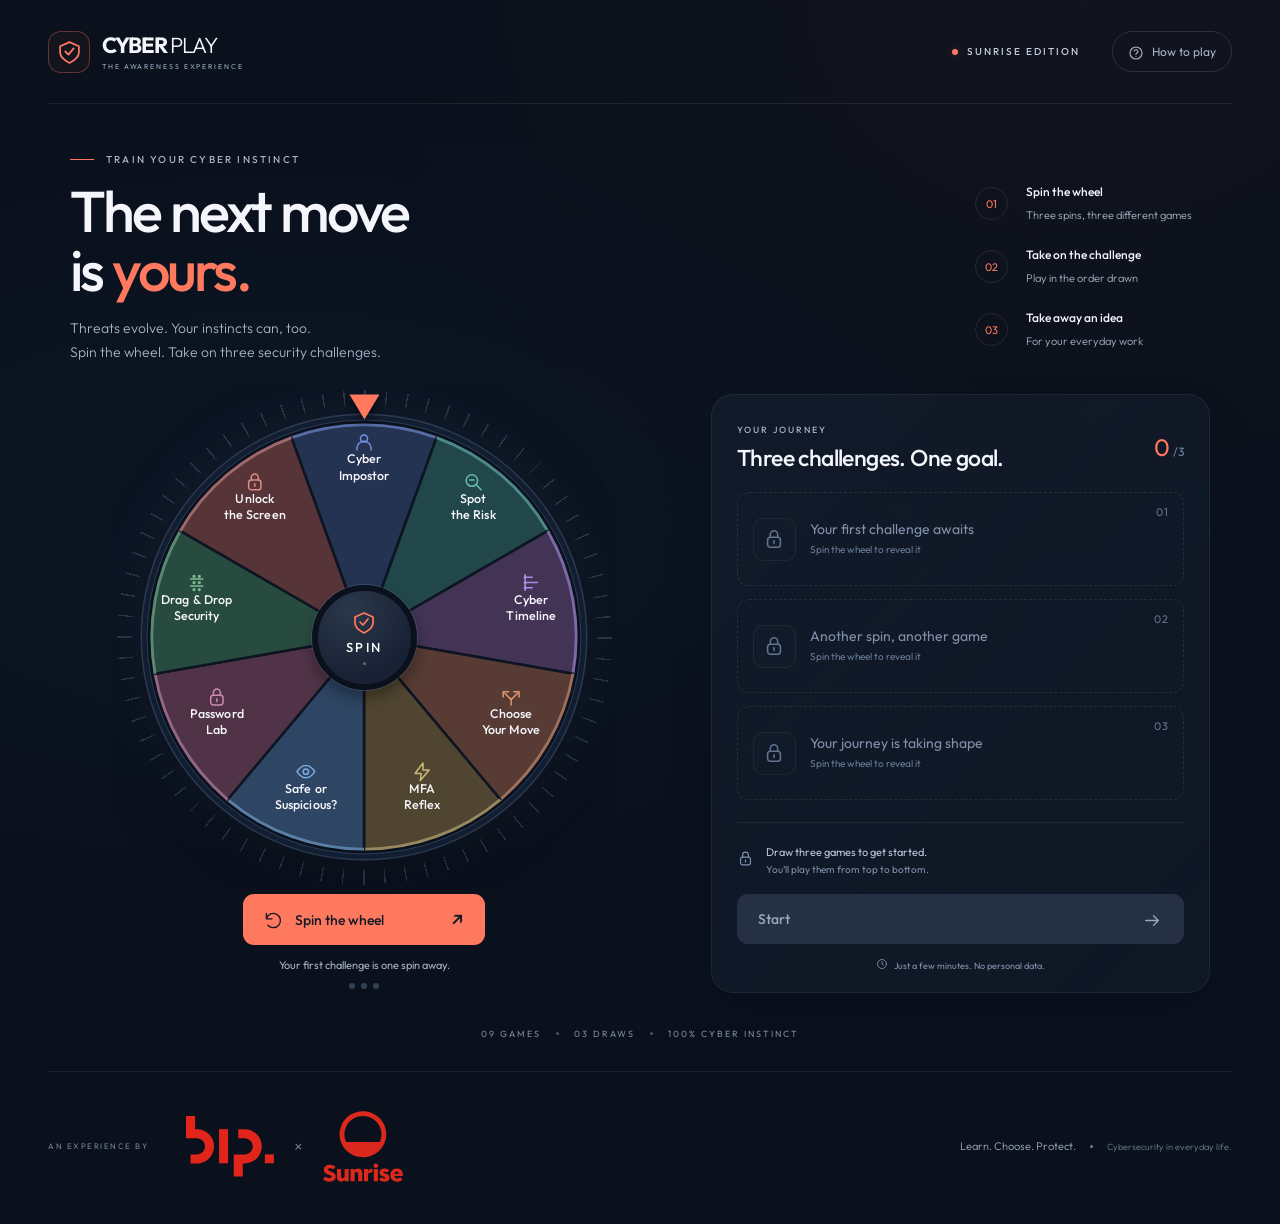
==== commit f5ae8593: "Remove white background from partner logos" ====
--- a/sunrise-cyber-game/Sunrise_Cyber_Play_EN.html
+++ b/sunrise-cyber-game/Sunrise_Cyber_Play_EN.html
@@ -11,7 +11,7 @@
 @font-face{font-family:Outfit;src:url("[data-uri]") format('woff2');font-style:normal;font-weight:100 900;font-display:swap}
 :root{color-scheme:dark;--bg:#0a101c;--panel:#131d2e;--panel-light:#182438;--text:#f4f6fb;--muted:#a6b2c5;--coral:#ff795e;--green:#5fdbb1;--line:#ffffff12;--font:Outfit,system-ui,-apple-system,'Segoe UI',sans-serif}
 *{box-sizing:border-box}body{margin:0;background:var(--bg);color:var(--text);font-family:var(--font);font-size:16px;line-height:1.5;min-height:100vh}button,input,select{font:inherit}button{cursor:pointer}button:disabled{cursor:default}a{color:inherit}button,button svg,a{ -webkit-tap-highlight-color:transparent}button svg{flex-shrink:0;vertical-align:middle}button:focus-visible,a:focus-visible,[tabindex]:focus-visible{outline:3px solid #86b9ff;outline-offset:5px}h1,h2,h3,p{margin:0}h1,h2,h3{line-height:1.1}h1[tabindex='-1']:focus{outline:none}strong{font-weight:600}button{border:0}button:disabled{opacity:.4}[hidden]{display:none!important}.sr-only{position:absolute;width:1px;height:1px;overflow:hidden;clip:rect(0,0,0,0);white-space:nowrap}.skip-link{position:fixed;top:12px;left:12px;padding:12px 18px;background:var(--coral);color:var(--bg);z-index:100;transform:translateY(-180%);border-radius:10px}.skip-link:focus{transform:translateY(0)}.site-glow{position:absolute;inset:0 0 auto;height:850px;background:radial-gradient(ellipse at 22% 61%,#1e3a5925,transparent 55%),radial-gradient(ellipse at 85% 0%,#57382f18,transparent 47%);pointer-events:none;z-index:-1}.site-header{width:min(1256px,calc(100% - 96px));margin:auto;height:104px;display:flex;align-items:center;justify-content:space-between;border-bottom:1px solid var(--line)}.app-brand{display:flex;align-items:center;gap:12px;text-decoration:none;font-size:22px;letter-spacing:-1px;font-weight:700;line-height:1}.brand-light{font-weight:300;margin-left:3px}.app-brand small{font-size:7px;letter-spacing:1.9px;display:block;margin-top:7px;color:#9caec9;font-weight:400}.brand-symbol{display:grid;place-items:center;height:42px;width:42px;border:1px solid #ff795e55;border-radius:13px;background:#ff795e0b;color:var(--coral)}.brand-symbol svg{width:25px;height:25px}.header-actions{display:flex;align-items:center;gap:32px}.edition{font-size:10px;font-weight:500;letter-spacing:2px;color:#c3ccdc;display:flex;align-items:center;gap:9px}.edition i{width:6px;height:6px;background:var(--coral);border-radius:50%;box-shadow:0 0 12px #ff795e55}.help-button{display:flex;align-items:center;gap:8px;border-radius:25px;background:transparent;border:1px solid #ffffff20;color:var(--muted);font-size:12px;padding:10px 15px;transition:.2s}.help-button:hover{border-color:#ffffff50;color:white}.help-button svg{width:16px;height:16px}main{width:min(1140px,calc(100% - 96px));margin:auto}.screen{animation:page-in .45s ease-out}.intro-row{display:flex;justify-content:space-between;align-items:center;padding:48px 0 30px}.eyebrow{font-size:10px;font-weight:500;letter-spacing:2.2px;color:var(--muted);text-transform:uppercase}.hero-copy>.eyebrow{display:flex;gap:12px;align-items:center}.tiny-line{width:24px;height:1px;background:var(--coral)}.hero-copy h1{font-size:clamp(44px,4.5vw,66px);font-weight:500;letter-spacing:-2.8px;margin:15px 0 18px;line-height:1.02}.accent{color:var(--coral)}.hero-description{font-size:14px;line-height:1.65;color:var(--muted);font-weight:300}.how-it-works{display:flex;flex-direction:column;gap:21px;list-style:none;padding:0;margin:18px 18px 0 0}.how-it-works li{display:flex;gap:18px;align-items:center}.step-number{width:33px;height:33px;display:grid;place-items:center;border:1px solid #ffffff17;border-radius:50%;font-size:11px;font-weight:400;color:var(--coral)}.how-it-works strong{font-size:12px;display:block;font-weight:500}.how-it-works small{font-size:11px;color:var(--muted);font-weight:300}.wheel-layout{display:grid;grid-template-columns:1.18fr 1fr;gap:52px;align-items:center}.wheel-panel{min-width:0}.wheel-stage{isolation:isolate;overflow:clip;overflow-clip-margin:12px;width:100%;max-width:480px;aspect-ratio:1;position:relative;margin:0 auto}.wheel-halo{position:absolute;inset:4%;border-radius:50%;box-shadow:0 0 70px #3e719820,0 0 0 14px #ffffff01}.wheel-ticks{position:absolute;inset:-1.6%;border-radius:50%;background:repeating-conic-gradient(from 0deg,#95abc655 0deg .32deg,transparent .32deg 5deg);mask:radial-gradient(circle,transparent 66%,black 67%);-webkit-mask:radial-gradient(circle,transparent 66%,black 67%);opacity:.7}#wheel{position:absolute;inset:0;overflow:visible;filter:drop-shadow(0 18px 32px #0004);will-change:transform}.wheel-sector{transition:opacity .5s}.wheel-sector.drawn{opacity:.28}.wheel-sector>path{stroke:#0d1422;stroke-width:2.7;stroke-linejoin:round}.sector-title{fill:#f6f7fd;font-family:var(--font);font-size:13px;font-weight:500;letter-spacing:.1px}.sector-icon{color:#e5ecf5;opacity:.8}.wheel-center{position:absolute;inset:39%;border-radius:50%;background:radial-gradient(circle at 35% 20%,#2b374a,#182234 70%);border:6px solid #0a101c;box-shadow:0 0 0 1px #6c7d9d50,0 8px 14px #0005;display:flex;flex-direction:column;align-items:center;justify-content:center;gap:4px;color:white;z-index:3;transition:background .2s,box-shadow .2s}.wheel-center:hover:enabled{box-shadow:0 0 0 1px #ff795e88,0 0 35px #ff795e1a;background:radial-gradient(circle at 35% 20%,#36445b,#202b40 70%)}.wheel-center>span:first-child{color:var(--coral);line-height:0}.wheel-center svg{width:24px;height:24px}.wheel-center strong{font-size:13px;letter-spacing:2.5px;font-weight:500}.center-dot{width:3px;height:3px;background:#ffffff50;border-radius:50%}.wheel-center:disabled{opacity:1}.wheel-center:disabled strong{opacity:.4}.wheel-center:disabled>span:first-child{opacity:.7}.wheel-pointer{position:absolute;left:calc(50% - 15px);top:-3px;z-index:4;width:30px;height:30px;filter:drop-shadow(0 5px 5px #0008);transform-origin:50% 0}.wheel-pointer>span{display:block;clip-path:polygon(0 0,100% 0,50% 100%);width:30px;height:25px;background:var(--coral)}.wheel-stage.spinning .wheel-pointer{animation:pointer-tick .14s ease-in-out infinite alternate}.spin-controls{display:flex;flex-direction:column;align-items:center;margin-top:17px}.button{min-height:50px;border-radius:11px;padding:13px 21px;font-weight:500;font-size:14px;display:inline-flex;align-items:center;justify-content:center;gap:12px;transition:background .2s,transform .2s,box-shadow .2s;line-height:1.3;text-decoration:none}.button svg{width:19px;height:19px}.button-primary{color:#151a26;background:var(--coral)}.button-primary:hover:enabled{background:#ff9279;box-shadow:0 5px 25px #ff795e18;transform:translateY(-1px)}.button-primary:active:enabled{transform:translateY(1px)}.button-secondary{background:#ffffff08;color:var(--text);border:1px solid #ffffff1a}.button-secondary:hover:enabled{background:#ffffff12}.button-primary:disabled{color:#9ca7ba;background:#263045;opacity:1;box-shadow:none}.spin-button{width:242px}.spin-button>svg{margin-right:4px}.button-arrow{font-size:19px;margin-left:auto}.spin-status{font-size:11px;color:var(--muted);margin:12px 0 9px;min-height:17px;text-align:center}.spin-dots{display:flex;gap:6px}.spin-dots span{width:6px;height:6px;border-radius:50%;background:#334155;transition:.3s}.spin-dots span.filled{background:var(--coral);box-shadow:0 0 10px #ff795e33}.playlist-panel{border:1px solid #ffffff10;border-radius:22px;background:linear-gradient(135deg,#151f309e,#101927d9);padding:28px 25px 18px;box-shadow:0 20px 50px #00000014;align-self:center}.playlist-heading{display:flex;align-items:center;justify-content:space-between;gap:10px;padding-bottom:22px}.playlist-heading .eyebrow{color:#a1b1c9;font-size:9px;letter-spacing:2px}.playlist-heading h2{font-size:23px;font-weight:500;letter-spacing:-.6px;margin-top:9px}.count-badge{font-size:24px;color:var(--coral);font-weight:400}.count-badge span{font-size:12px;color:#74829a;margin-left:3px}.selection-list{list-style:none;margin:0;padding:0;display:grid;gap:13px}.selection-card{min-height:94px;position:relative;border:1px dashed #ffffff17;border-radius:12px;display:flex;align-items:center;gap:14px;padding:17px 15px;transition:background .3s,border-color .3s}.selection-number{color:#65758e;font-size:11px;font-weight:400;position:absolute;right:14px;top:11px;letter-spacing:1px}.selection-icon{height:43px;width:43px;display:grid;place-items:center;flex-shrink:0;border-radius:10px;border:1px solid #ffffff0e;color:#61738e;background:#ffffff02}.selection-icon svg{height:22px;width:22px}.selection-card h3{font-size:14px;font-weight:400;color:#8090aa;margin-bottom:5px;letter-spacing:0}.selection-card p{font-size:10px;color:#687b96;line-height:1.5}.selection-card.picked{border:1px solid #ffffff14;background:#1b273940;animation:card-reveal .45s ease-out}.selection-card.picked .selection-icon{background:color-mix(in srgb,var(--game-color) 13%,transparent);border-color:color-mix(in srgb,var(--game-color) 22%,transparent);color:var(--game-color)}.selection-card.picked h3{font-weight:500;color:var(--text)}.selection-card.picked p{color:#a0afc5}.selection-card.picked .selection-number{color:var(--game-color);opacity:.65}.card-pending{visibility:hidden}.ready-panel{margin-top:22px;padding-top:21px;border-top:1px solid var(--line)}.ready-note{display:flex;align-items:center;gap:12px;margin-bottom:17px;color:#7890ad}.ready-note svg{width:17px;height:17px}.ready-note p{font-size:11px;color:#bcc7d8;line-height:1.5}.ready-note p span{color:#7f90ab;font-size:10px}.start-button{width:100%;justify-content:space-between}.start-button svg{width:22px}.session-note{display:flex;justify-content:center;align-items:center;gap:6px;font-size:9px;color:#8595ad;margin:14px 0 0}.session-note svg{width:12px;height:12px}.wheel-caption{display:flex;align-items:center;justify-content:center;gap:15px;margin:34px 0 31px;font-size:9px;color:#7d8da4;letter-spacing:2px}.wheel-caption i{width:3px;height:3px;border-radius:50%;background:#43536d}.site-footer{max-width:1256px;width:calc(100% - 96px);margin:auto;border-top:1px solid var(--line);padding:24px 0 27px;display:flex;align-items:center;justify-content:space-between;gap:25px}.partner-lockup{display:flex;align-items:center;justify-content:center;flex-wrap:wrap;gap:12px 18px}
-.partner-marks{display:flex;align-items:center;gap:20px;padding:12px 20px;border-radius:12px;background:#fff;max-width:100%}.partner-label{font-size:8px;letter-spacing:1.5px;color:#73839c}.partner-times{font-size:16px;color:#77808e;font-weight:300}.bip-logo{width:88px;height:62px;object-fit:contain}.sunrise-logo{width:80px;height:76px;object-fit:contain}.site-footer>p{font-size:11px;color:#a2afc4;display:flex;align-items:center;gap:14px;font-weight:300}.footer-small{font-size:9px;color:#71829a}.footer-dot{width:3px;height:3px;background:#71829a;border-radius:50%}.flying-card{position:fixed;z-index:20;background:#1b283c;border:1px solid #ffffff25;border-radius:12px;display:flex;align-items:center;gap:14px;padding:17px 15px;box-shadow:0 15px 40px #0005;pointer-events:none}.flying-card .selection-icon{color:var(--game-color);background:color-mix(in srgb,var(--game-color) 15%,transparent)}.flying-card h3{font-size:14px;font-weight:500}.flying-card p{font-size:10px;color:var(--muted);margin-top:5px}.game-screen{padding:30px 0 50px}.game-topline{display:flex;justify-content:space-between;align-items:center;margin-bottom:30px}.text-button{display:inline-flex;gap:8px;align-items:center;font-size:12px;color:var(--muted);background:none;padding:8px 0}.text-button:hover{color:var(--text)}.text-button svg{width:17px;height:17px}.game-heading{display:flex;align-items:center;justify-content:space-between;gap:20px}.game-heading .eyebrow{color:var(--coral);margin-bottom:11px}.game-heading h1{font-size:clamp(32px,4vw,47px);font-weight:500;letter-spacing:-1.5px}.game-heading-icon{height:65px;width:65px;display:grid;place-items:center;border-radius:17px;background:#ff795e0c;border:1px solid #ff795e25;color:var(--coral)}.game-heading-icon svg{width:30px;height:30px}.journey-progress{display:grid;grid-template-columns:repeat(3,1fr);gap:7px;margin:25px 0 30px}.progress-step{height:4px;border-radius:3px;background:#223149}.progress-step.active{background:var(--coral)}.progress-step.complete{background:var(--green)}.game-body{display:grid;grid-template-columns:minmax(0,1fr) 224px;gap:30px;align-items:start}.game-content{min-width:0;border:1px solid #ffffff10;background:linear-gradient(135deg,#131d2ef0,#101927);padding:28px;border-radius:20px}.game-content .game-intro{margin-bottom:24px}.game-content .game-intro h2{font-size:23px;font-weight:500;margin-bottom:10px;letter-spacing:-.5px}.game-content .game-intro p{font-size:14px;color:var(--muted);line-height:1.65}.game-content .game-intro .eyebrow{margin-bottom:10px;color:var(--coral)}.game-content button{max-width:100%}.game-content .feedback{padding:16px 18px;border-radius:12px;border:1px solid #ffffff18;background:#1a2940;color:var(--text);margin:20px 0;font-size:14px;line-height:1.6}.game-content .feedback.success{background:#5fdbb10c;border-color:#5fdbb139}.game-content .feedback.danger{background:#ff795e0a;border-color:#ff795e39}.game-content .feedback strong{display:block;margin-bottom:5px}.game-content .feedback p{font-size:13px;color:#c2cddd}.game-journey{padding:15px 0}.game-journey ol{list-style:none;padding:0;margin:22px 0}.game-path-item{display:flex;align-items:center;gap:12px;position:relative;padding-bottom:30px}.game-path-item:before{content:'';width:1px;height:23px;position:absolute;background:#2b3950;top:35px;left:15px}.game-path-item:last-child:before{display:none}.path-number{width:31px;height:31px;border-radius:50%;border:1px solid #3a465e;display:grid;place-items:center;color:#7f91ac;font-size:10px;flex-shrink:0}.path-number svg{width:14px;height:14px}.game-path-item strong{display:block;font-size:12px;color:#8b9bb3;font-weight:400}.game-path-item small{font-size:10px;color:#637792}.game-path-item.active .path-number{background:#ff795e15;border-color:#ff795e55;color:var(--coral)}.game-path-item.active strong{color:white}.game-path-item.complete .path-number{background:#5fdbb110;border-color:#5fdbb144;color:var(--green)}.game-path-item.complete strong{color:#bdcddf}.journey-tip{border-top:1px solid var(--line);padding-top:24px;color:var(--muted)}.journey-tip>span{display:block;color:#7b91b4;margin-bottom:12px;line-height:0}.journey-tip svg{height:25px;width:25px}.journey-tip strong{font-size:12px;display:block;font-weight:500;color:#c1cde0}.journey-tip p{font-size:11px;line-height:1.8;margin-top:8px;max-width:185px}.results-screen{padding:48px 0 50px;max-width:980px;margin:auto}.results-header{text-align:center}.result-emblem{margin:0 auto 20px;display:grid;place-items:center;width:66px;height:66px;border-radius:22px;background:#5fdbb110;border:1px solid #5fdbb135;color:var(--green);transform:rotate(-5deg)}.result-emblem svg{width:34px;height:34px}.results-header .eyebrow{color:var(--green)}.results-header h1{font-size:clamp(36px,4.5vw,58px);font-weight:500;letter-spacing:-2px;margin:15px 0}.results-header>p:last-child{font-size:14px;color:var(--muted)}.score-panel{display:flex;justify-content:space-between;align-items:center;max-width:750px;margin:35px auto 28px;padding:26px 35px;border:1px solid #ffffff15;border-radius:17px;background:linear-gradient(115deg,#142638,#151e2d);gap:25px}.score-panel .eyebrow{color:var(--green);font-size:12px}.score-panel p{font-size:13px;color:#b5c5d9;max-width:340px;margin-top:8px;line-height:1.65}.score-number{line-height:1;text-align:right;white-space:nowrap}.score-number strong{font-size:54px;font-weight:400;letter-spacing:-2px}.score-number>span{color:var(--green);font-size:25px;margin-left:3px}.score-number small{display:block;font-size:7px;letter-spacing:1px;margin-top:9px;color:var(--muted)}.result-cards{display:grid;grid-template-columns:repeat(3,1fr);gap:16px}.result-card{border:1px solid #ffffff12;background:#111d2d;border-radius:16px;padding:23px 21px;display:flex;flex-direction:column}.result-card-top{display:flex;justify-content:space-between;align-items:center;margin-bottom:19px}.result-card-top>span{width:38px;height:38px;border-radius:10px;background:color-mix(in srgb,var(--game-color) 12%,transparent);color:var(--game-color);display:grid;place-items:center}.result-card-top svg{width:20px;height:20px}.result-card-top small{font-size:10px;color:#8497b2}.result-card h2{font-size:18px;font-weight:500;margin:0 0 12px;letter-spacing:-.3px}.result-card p{font-size:12px;color:var(--muted);line-height:1.8}.result-card .result-pct{margin-top:auto;padding-top:20px;font-size:10px;color:var(--green)}.result-pct strong{font-size:17px;font-weight:400;margin-right:4px}.results-actions{text-align:center;margin:35px 0 0}.results-actions p{font-size:11px;color:var(--muted);margin-top:14px}.app-dialog{background:#142032;color:var(--text);border:1px solid #ffffff20;border-radius:22px;width:min(530px,calc(100% - 32px));padding:36px;max-height:90vh;overflow:auto;box-shadow:0 30px 100px #0009}.app-dialog::backdrop{background:#040812bb;backdrop-filter:blur(8px)}.app-dialog h2{font-size:28px;letter-spacing:-.7px;font-weight:500;margin:14px 0 25px}.dialog-close{position:absolute;right:16px;top:16px;background:transparent;padding:6px;color:var(--muted);border-radius:50%;line-height:0}.dialog-close svg{width:18px;height:18px}.help-steps{list-style:none;padding:0;display:grid;gap:21px;margin-bottom:24px}.help-steps li{display:flex;gap:17px}.help-steps li>span{color:var(--coral);font-size:12px;font-weight:500;padding-top:1px}.help-steps strong{font-size:14px;font-weight:500}.help-steps p{font-size:12px;color:var(--muted);margin-top:6px;line-height:1.7}.dialog-note{font-size:11px;color:#a2b4cd;line-height:1.8;border-top:1px solid var(--line);padding:18px 0 23px}.app-dialog>.button{width:100%;justify-content:space-between}.small-dialog h2{margin-bottom:12px}.small-dialog>p:not(.eyebrow){color:var(--muted);font-size:14px;line-height:1.7}.dialog-actions{display:flex;gap:10px;margin-top:25px;justify-content:flex-end}.dialog-actions .button{font-size:12px;min-height:45px;padding:11px 15px}.error-message{color:#ffd0c6;font-size:14px;line-height:1.6;padding:22px;background:#ff795e15;border:1px solid #ff795e33;border-radius:12px}
+.partner-marks{display:flex;align-items:center;gap:20px;padding:12px 20px;max-width:100%}.partner-label{font-size:8px;letter-spacing:1.5px;color:#73839c}.partner-times{font-size:16px;color:#77808e;font-weight:300}.bip-logo{width:88px;height:62px;object-fit:contain}.sunrise-logo{width:80px;height:76px;object-fit:contain}.site-footer>p{font-size:11px;color:#a2afc4;display:flex;align-items:center;gap:14px;font-weight:300}.footer-small{font-size:9px;color:#71829a}.footer-dot{width:3px;height:3px;background:#71829a;border-radius:50%}.flying-card{position:fixed;z-index:20;background:#1b283c;border:1px solid #ffffff25;border-radius:12px;display:flex;align-items:center;gap:14px;padding:17px 15px;box-shadow:0 15px 40px #0005;pointer-events:none}.flying-card .selection-icon{color:var(--game-color);background:color-mix(in srgb,var(--game-color) 15%,transparent)}.flying-card h3{font-size:14px;font-weight:500}.flying-card p{font-size:10px;color:var(--muted);margin-top:5px}.game-screen{padding:30px 0 50px}.game-topline{display:flex;justify-content:space-between;align-items:center;margin-bottom:30px}.text-button{display:inline-flex;gap:8px;align-items:center;font-size:12px;color:var(--muted);background:none;padding:8px 0}.text-button:hover{color:var(--text)}.text-button svg{width:17px;height:17px}.game-heading{display:flex;align-items:center;justify-content:space-between;gap:20px}.game-heading .eyebrow{color:var(--coral);margin-bottom:11px}.game-heading h1{font-size:clamp(32px,4vw,47px);font-weight:500;letter-spacing:-1.5px}.game-heading-icon{height:65px;width:65px;display:grid;place-items:center;border-radius:17px;background:#ff795e0c;border:1px solid #ff795e25;color:var(--coral)}.game-heading-icon svg{width:30px;height:30px}.journey-progress{display:grid;grid-template-columns:repeat(3,1fr);gap:7px;margin:25px 0 30px}.progress-step{height:4px;border-radius:3px;background:#223149}.progress-step.active{background:var(--coral)}.progress-step.complete{background:var(--green)}.game-body{display:grid;grid-template-columns:minmax(0,1fr) 224px;gap:30px;align-items:start}.game-content{min-width:0;border:1px solid #ffffff10;background:linear-gradient(135deg,#131d2ef0,#101927);padding:28px;border-radius:20px}.game-content .game-intro{margin-bottom:24px}.game-content .game-intro h2{font-size:23px;font-weight:500;margin-bottom:10px;letter-spacing:-.5px}.game-content .game-intro p{font-size:14px;color:var(--muted);line-height:1.65}.game-content .game-intro .eyebrow{margin-bottom:10px;color:var(--coral)}.game-content button{max-width:100%}.game-content .feedback{padding:16px 18px;border-radius:12px;border:1px solid #ffffff18;background:#1a2940;color:var(--text);margin:20px 0;font-size:14px;line-height:1.6}.game-content .feedback.success{background:#5fdbb10c;border-color:#5fdbb139}.game-content .feedback.danger{background:#ff795e0a;border-color:#ff795e39}.game-content .feedback strong{display:block;margin-bottom:5px}.game-content .feedback p{font-size:13px;color:#c2cddd}.game-journey{padding:15px 0}.game-journey ol{list-style:none;padding:0;margin:22px 0}.game-path-item{display:flex;align-items:center;gap:12px;position:relative;padding-bottom:30px}.game-path-item:before{content:'';width:1px;height:23px;position:absolute;background:#2b3950;top:35px;left:15px}.game-path-item:last-child:before{display:none}.path-number{width:31px;height:31px;border-radius:50%;border:1px solid #3a465e;display:grid;place-items:center;color:#7f91ac;font-size:10px;flex-shrink:0}.path-number svg{width:14px;height:14px}.game-path-item strong{display:block;font-size:12px;color:#8b9bb3;font-weight:400}.game-path-item small{font-size:10px;color:#637792}.game-path-item.active .path-number{background:#ff795e15;border-color:#ff795e55;color:var(--coral)}.game-path-item.active strong{color:white}.game-path-item.complete .path-number{background:#5fdbb110;border-color:#5fdbb144;color:var(--green)}.game-path-item.complete strong{color:#bdcddf}.journey-tip{border-top:1px solid var(--line);padding-top:24px;color:var(--muted)}.journey-tip>span{display:block;color:#7b91b4;margin-bottom:12px;line-height:0}.journey-tip svg{height:25px;width:25px}.journey-tip strong{font-size:12px;display:block;font-weight:500;color:#c1cde0}.journey-tip p{font-size:11px;line-height:1.8;margin-top:8px;max-width:185px}.results-screen{padding:48px 0 50px;max-width:980px;margin:auto}.results-header{text-align:center}.result-emblem{margin:0 auto 20px;display:grid;place-items:center;width:66px;height:66px;border-radius:22px;background:#5fdbb110;border:1px solid #5fdbb135;color:var(--green);transform:rotate(-5deg)}.result-emblem svg{width:34px;height:34px}.results-header .eyebrow{color:var(--green)}.results-header h1{font-size:clamp(36px,4.5vw,58px);font-weight:500;letter-spacing:-2px;margin:15px 0}.results-header>p:last-child{font-size:14px;color:var(--muted)}.score-panel{display:flex;justify-content:space-between;align-items:center;max-width:750px;margin:35px auto 28px;padding:26px 35px;border:1px solid #ffffff15;border-radius:17px;background:linear-gradient(115deg,#142638,#151e2d);gap:25px}.score-panel .eyebrow{color:var(--green);font-size:12px}.score-panel p{font-size:13px;color:#b5c5d9;max-width:340px;margin-top:8px;line-height:1.65}.score-number{line-height:1;text-align:right;white-space:nowrap}.score-number strong{font-size:54px;font-weight:400;letter-spacing:-2px}.score-number>span{color:var(--green);font-size:25px;margin-left:3px}.score-number small{display:block;font-size:7px;letter-spacing:1px;margin-top:9px;color:var(--muted)}.result-cards{display:grid;grid-template-columns:repeat(3,1fr);gap:16px}.result-card{border:1px solid #ffffff12;background:#111d2d;border-radius:16px;padding:23px 21px;display:flex;flex-direction:column}.result-card-top{display:flex;justify-content:space-between;align-items:center;margin-bottom:19px}.result-card-top>span{width:38px;height:38px;border-radius:10px;background:color-mix(in srgb,var(--game-color) 12%,transparent);color:var(--game-color);display:grid;place-items:center}.result-card-top svg{width:20px;height:20px}.result-card-top small{font-size:10px;color:#8497b2}.result-card h2{font-size:18px;font-weight:500;margin:0 0 12px;letter-spacing:-.3px}.result-card p{font-size:12px;color:var(--muted);line-height:1.8}.result-card .result-pct{margin-top:auto;padding-top:20px;font-size:10px;color:var(--green)}.result-pct strong{font-size:17px;font-weight:400;margin-right:4px}.results-actions{text-align:center;margin:35px 0 0}.results-actions p{font-size:11px;color:var(--muted);margin-top:14px}.app-dialog{background:#142032;color:var(--text);border:1px solid #ffffff20;border-radius:22px;width:min(530px,calc(100% - 32px));padding:36px;max-height:90vh;overflow:auto;box-shadow:0 30px 100px #0009}.app-dialog::backdrop{background:#040812bb;backdrop-filter:blur(8px)}.app-dialog h2{font-size:28px;letter-spacing:-.7px;font-weight:500;margin:14px 0 25px}.dialog-close{position:absolute;right:16px;top:16px;background:transparent;padding:6px;color:var(--muted);border-radius:50%;line-height:0}.dialog-close svg{width:18px;height:18px}.help-steps{list-style:none;padding:0;display:grid;gap:21px;margin-bottom:24px}.help-steps li{display:flex;gap:17px}.help-steps li>span{color:var(--coral);font-size:12px;font-weight:500;padding-top:1px}.help-steps strong{font-size:14px;font-weight:500}.help-steps p{font-size:12px;color:var(--muted);margin-top:6px;line-height:1.7}.dialog-note{font-size:11px;color:#a2b4cd;line-height:1.8;border-top:1px solid var(--line);padding:18px 0 23px}.app-dialog>.button{width:100%;justify-content:space-between}.small-dialog h2{margin-bottom:12px}.small-dialog>p:not(.eyebrow){color:var(--muted);font-size:14px;line-height:1.7}.dialog-actions{display:flex;gap:10px;margin-top:25px;justify-content:flex-end}.dialog-actions .button{font-size:12px;min-height:45px;padding:11px 15px}.error-message{color:#ffd0c6;font-size:14px;line-height:1.6;padding:22px;background:#ff795e15;border:1px solid #ff795e33;border-radius:12px}
 @keyframes page-in{from{opacity:0;transform:translateY(8px)}to{opacity:1;transform:translateY(0)}}@keyframes pointer-tick{from{transform:rotate(-9deg)}to{transform:rotate(9deg)}}@keyframes card-reveal{from{opacity:.15;transform:translateY(-8px)}to{opacity:1;transform:translateY(0)}}
 @media(min-width:1500px){.intro-row{padding-top:65px}.wheel-stage{max-width:500px}.wheel-layout{gap:80px}.playlist-panel{padding:30px}.selection-card{min-height:99px}.wheel-caption{margin-top:40px}}
 @media(max-width:1000px){.site-header,.site-footer{width:calc(100% - 56px)}main{width:calc(100% - 56px)}.wheel-layout{gap:25px;grid-template-columns:1.06fr 1fr}.hero-copy h1{font-size:55px}.playlist-panel{padding:22px 19px 17px}.playlist-heading h2{font-size:20px}.selection-card{gap:10px;min-height:88px;padding:15px 11px}.selection-icon{width:37px;height:37px}.selection-card h3{font-size:13px}.selection-card p{font-size:9px}.selection-number{top:6px;right:8px;font-size:9px}.game-body{grid-template-columns:minmax(0,1fr) 190px;gap:23px}.game-content{padding:23px}.footer-small,.footer-dot{display:none}.how-it-works{margin-right:0}}
@@ -2385,8 +2385,8 @@
 The two partner SVGs replace the former typographic placeholders. BIP and Sunrise
 logos are the trademarks of their respective owners; these full brand assets are
 not claimed as CC0 or as original project artwork. They identify the partners of
-the user-requested awareness game. Use their natural proportions on a white logo
-plate, as in the supplied references. The app remains fully local at runtime.
+the user-requested awareness game. Their transparent backgrounds and natural proportions are preserved; they
+are displayed directly on the dark footer as requested by the user. The app remains fully local at runtime.
 
 
 Microsoft product marks for the simulated Outlook screen (11 October 2026)
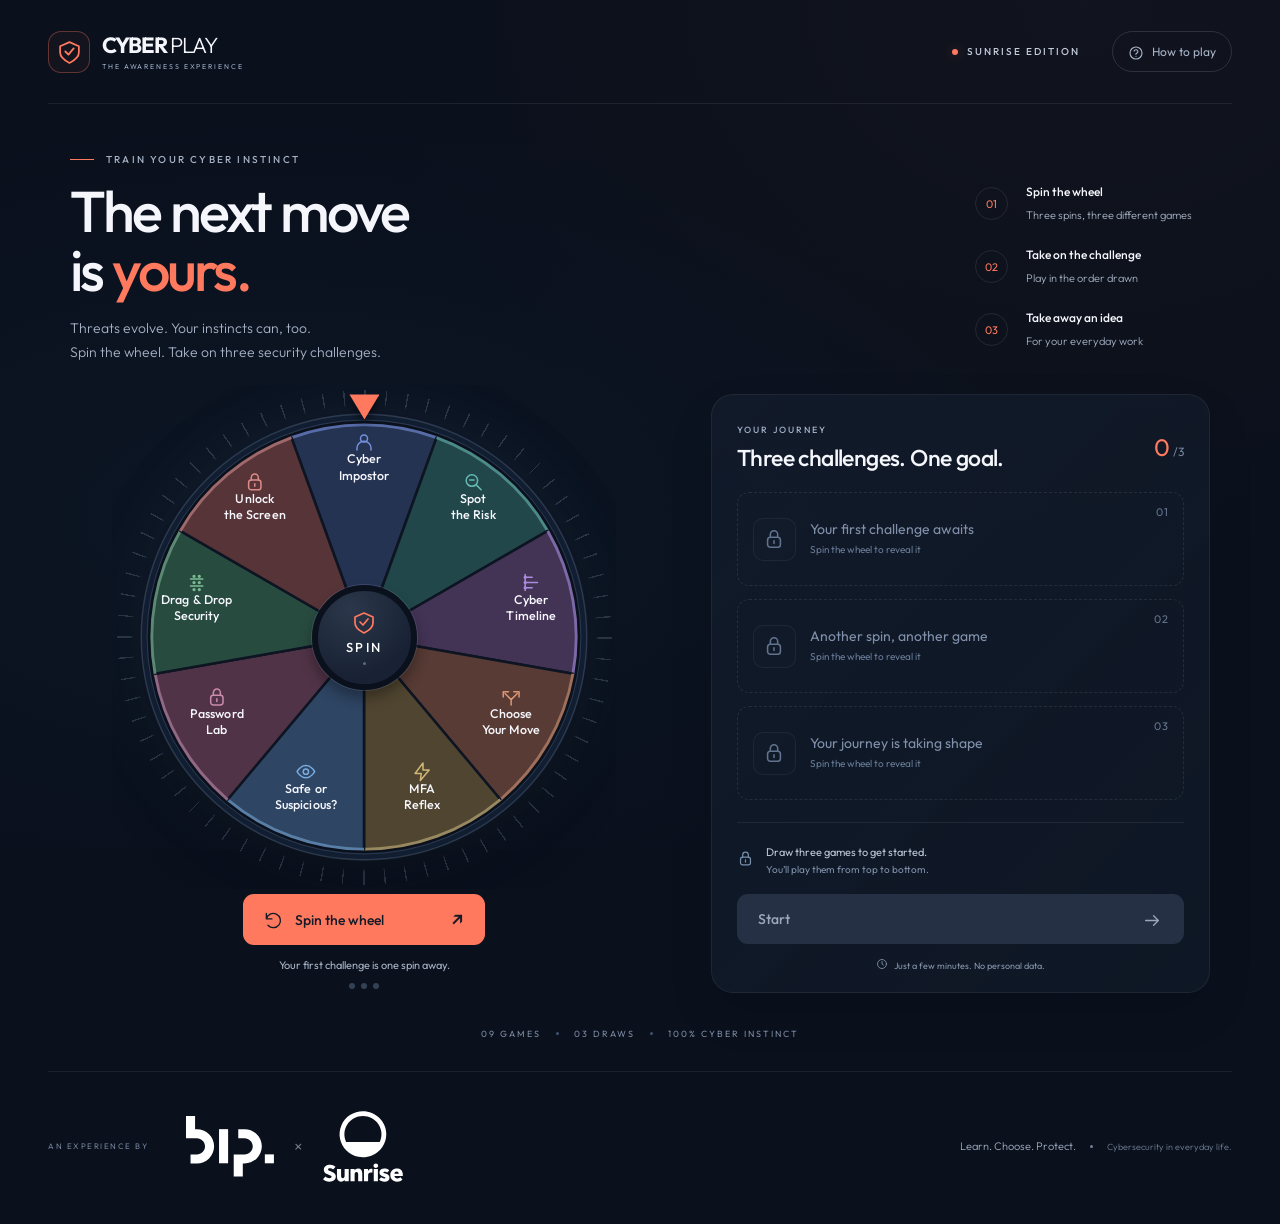
==== commit 799ab1e3: "Display partner logos in white on the dark footer" ====
--- a/sunrise-cyber-game/Sunrise_Cyber_Play_EN.html
+++ b/sunrise-cyber-game/Sunrise_Cyber_Play_EN.html
@@ -11,7 +11,7 @@
 @font-face{font-family:Outfit;src:url("[data-uri]") format('woff2');font-style:normal;font-weight:100 900;font-display:swap}
 :root{color-scheme:dark;--bg:#0a101c;--panel:#131d2e;--panel-light:#182438;--text:#f4f6fb;--muted:#a6b2c5;--coral:#ff795e;--green:#5fdbb1;--line:#ffffff12;--font:Outfit,system-ui,-apple-system,'Segoe UI',sans-serif}
 *{box-sizing:border-box}body{margin:0;background:var(--bg);color:var(--text);font-family:var(--font);font-size:16px;line-height:1.5;min-height:100vh}button,input,select{font:inherit}button{cursor:pointer}button:disabled{cursor:default}a{color:inherit}button,button svg,a{ -webkit-tap-highlight-color:transparent}button svg{flex-shrink:0;vertical-align:middle}button:focus-visible,a:focus-visible,[tabindex]:focus-visible{outline:3px solid #86b9ff;outline-offset:5px}h1,h2,h3,p{margin:0}h1,h2,h3{line-height:1.1}h1[tabindex='-1']:focus{outline:none}strong{font-weight:600}button{border:0}button:disabled{opacity:.4}[hidden]{display:none!important}.sr-only{position:absolute;width:1px;height:1px;overflow:hidden;clip:rect(0,0,0,0);white-space:nowrap}.skip-link{position:fixed;top:12px;left:12px;padding:12px 18px;background:var(--coral);color:var(--bg);z-index:100;transform:translateY(-180%);border-radius:10px}.skip-link:focus{transform:translateY(0)}.site-glow{position:absolute;inset:0 0 auto;height:850px;background:radial-gradient(ellipse at 22% 61%,#1e3a5925,transparent 55%),radial-gradient(ellipse at 85% 0%,#57382f18,transparent 47%);pointer-events:none;z-index:-1}.site-header{width:min(1256px,calc(100% - 96px));margin:auto;height:104px;display:flex;align-items:center;justify-content:space-between;border-bottom:1px solid var(--line)}.app-brand{display:flex;align-items:center;gap:12px;text-decoration:none;font-size:22px;letter-spacing:-1px;font-weight:700;line-height:1}.brand-light{font-weight:300;margin-left:3px}.app-brand small{font-size:7px;letter-spacing:1.9px;display:block;margin-top:7px;color:#9caec9;font-weight:400}.brand-symbol{display:grid;place-items:center;height:42px;width:42px;border:1px solid #ff795e55;border-radius:13px;background:#ff795e0b;color:var(--coral)}.brand-symbol svg{width:25px;height:25px}.header-actions{display:flex;align-items:center;gap:32px}.edition{font-size:10px;font-weight:500;letter-spacing:2px;color:#c3ccdc;display:flex;align-items:center;gap:9px}.edition i{width:6px;height:6px;background:var(--coral);border-radius:50%;box-shadow:0 0 12px #ff795e55}.help-button{display:flex;align-items:center;gap:8px;border-radius:25px;background:transparent;border:1px solid #ffffff20;color:var(--muted);font-size:12px;padding:10px 15px;transition:.2s}.help-button:hover{border-color:#ffffff50;color:white}.help-button svg{width:16px;height:16px}main{width:min(1140px,calc(100% - 96px));margin:auto}.screen{animation:page-in .45s ease-out}.intro-row{display:flex;justify-content:space-between;align-items:center;padding:48px 0 30px}.eyebrow{font-size:10px;font-weight:500;letter-spacing:2.2px;color:var(--muted);text-transform:uppercase}.hero-copy>.eyebrow{display:flex;gap:12px;align-items:center}.tiny-line{width:24px;height:1px;background:var(--coral)}.hero-copy h1{font-size:clamp(44px,4.5vw,66px);font-weight:500;letter-spacing:-2.8px;margin:15px 0 18px;line-height:1.02}.accent{color:var(--coral)}.hero-description{font-size:14px;line-height:1.65;color:var(--muted);font-weight:300}.how-it-works{display:flex;flex-direction:column;gap:21px;list-style:none;padding:0;margin:18px 18px 0 0}.how-it-works li{display:flex;gap:18px;align-items:center}.step-number{width:33px;height:33px;display:grid;place-items:center;border:1px solid #ffffff17;border-radius:50%;font-size:11px;font-weight:400;color:var(--coral)}.how-it-works strong{font-size:12px;display:block;font-weight:500}.how-it-works small{font-size:11px;color:var(--muted);font-weight:300}.wheel-layout{display:grid;grid-template-columns:1.18fr 1fr;gap:52px;align-items:center}.wheel-panel{min-width:0}.wheel-stage{isolation:isolate;overflow:clip;overflow-clip-margin:12px;width:100%;max-width:480px;aspect-ratio:1;position:relative;margin:0 auto}.wheel-halo{position:absolute;inset:4%;border-radius:50%;box-shadow:0 0 70px #3e719820,0 0 0 14px #ffffff01}.wheel-ticks{position:absolute;inset:-1.6%;border-radius:50%;background:repeating-conic-gradient(from 0deg,#95abc655 0deg .32deg,transparent .32deg 5deg);mask:radial-gradient(circle,transparent 66%,black 67%);-webkit-mask:radial-gradient(circle,transparent 66%,black 67%);opacity:.7}#wheel{position:absolute;inset:0;overflow:visible;filter:drop-shadow(0 18px 32px #0004);will-change:transform}.wheel-sector{transition:opacity .5s}.wheel-sector.drawn{opacity:.28}.wheel-sector>path{stroke:#0d1422;stroke-width:2.7;stroke-linejoin:round}.sector-title{fill:#f6f7fd;font-family:var(--font);font-size:13px;font-weight:500;letter-spacing:.1px}.sector-icon{color:#e5ecf5;opacity:.8}.wheel-center{position:absolute;inset:39%;border-radius:50%;background:radial-gradient(circle at 35% 20%,#2b374a,#182234 70%);border:6px solid #0a101c;box-shadow:0 0 0 1px #6c7d9d50,0 8px 14px #0005;display:flex;flex-direction:column;align-items:center;justify-content:center;gap:4px;color:white;z-index:3;transition:background .2s,box-shadow .2s}.wheel-center:hover:enabled{box-shadow:0 0 0 1px #ff795e88,0 0 35px #ff795e1a;background:radial-gradient(circle at 35% 20%,#36445b,#202b40 70%)}.wheel-center>span:first-child{color:var(--coral);line-height:0}.wheel-center svg{width:24px;height:24px}.wheel-center strong{font-size:13px;letter-spacing:2.5px;font-weight:500}.center-dot{width:3px;height:3px;background:#ffffff50;border-radius:50%}.wheel-center:disabled{opacity:1}.wheel-center:disabled strong{opacity:.4}.wheel-center:disabled>span:first-child{opacity:.7}.wheel-pointer{position:absolute;left:calc(50% - 15px);top:-3px;z-index:4;width:30px;height:30px;filter:drop-shadow(0 5px 5px #0008);transform-origin:50% 0}.wheel-pointer>span{display:block;clip-path:polygon(0 0,100% 0,50% 100%);width:30px;height:25px;background:var(--coral)}.wheel-stage.spinning .wheel-pointer{animation:pointer-tick .14s ease-in-out infinite alternate}.spin-controls{display:flex;flex-direction:column;align-items:center;margin-top:17px}.button{min-height:50px;border-radius:11px;padding:13px 21px;font-weight:500;font-size:14px;display:inline-flex;align-items:center;justify-content:center;gap:12px;transition:background .2s,transform .2s,box-shadow .2s;line-height:1.3;text-decoration:none}.button svg{width:19px;height:19px}.button-primary{color:#151a26;background:var(--coral)}.button-primary:hover:enabled{background:#ff9279;box-shadow:0 5px 25px #ff795e18;transform:translateY(-1px)}.button-primary:active:enabled{transform:translateY(1px)}.button-secondary{background:#ffffff08;color:var(--text);border:1px solid #ffffff1a}.button-secondary:hover:enabled{background:#ffffff12}.button-primary:disabled{color:#9ca7ba;background:#263045;opacity:1;box-shadow:none}.spin-button{width:242px}.spin-button>svg{margin-right:4px}.button-arrow{font-size:19px;margin-left:auto}.spin-status{font-size:11px;color:var(--muted);margin:12px 0 9px;min-height:17px;text-align:center}.spin-dots{display:flex;gap:6px}.spin-dots span{width:6px;height:6px;border-radius:50%;background:#334155;transition:.3s}.spin-dots span.filled{background:var(--coral);box-shadow:0 0 10px #ff795e33}.playlist-panel{border:1px solid #ffffff10;border-radius:22px;background:linear-gradient(135deg,#151f309e,#101927d9);padding:28px 25px 18px;box-shadow:0 20px 50px #00000014;align-self:center}.playlist-heading{display:flex;align-items:center;justify-content:space-between;gap:10px;padding-bottom:22px}.playlist-heading .eyebrow{color:#a1b1c9;font-size:9px;letter-spacing:2px}.playlist-heading h2{font-size:23px;font-weight:500;letter-spacing:-.6px;margin-top:9px}.count-badge{font-size:24px;color:var(--coral);font-weight:400}.count-badge span{font-size:12px;color:#74829a;margin-left:3px}.selection-list{list-style:none;margin:0;padding:0;display:grid;gap:13px}.selection-card{min-height:94px;position:relative;border:1px dashed #ffffff17;border-radius:12px;display:flex;align-items:center;gap:14px;padding:17px 15px;transition:background .3s,border-color .3s}.selection-number{color:#65758e;font-size:11px;font-weight:400;position:absolute;right:14px;top:11px;letter-spacing:1px}.selection-icon{height:43px;width:43px;display:grid;place-items:center;flex-shrink:0;border-radius:10px;border:1px solid #ffffff0e;color:#61738e;background:#ffffff02}.selection-icon svg{height:22px;width:22px}.selection-card h3{font-size:14px;font-weight:400;color:#8090aa;margin-bottom:5px;letter-spacing:0}.selection-card p{font-size:10px;color:#687b96;line-height:1.5}.selection-card.picked{border:1px solid #ffffff14;background:#1b273940;animation:card-reveal .45s ease-out}.selection-card.picked .selection-icon{background:color-mix(in srgb,var(--game-color) 13%,transparent);border-color:color-mix(in srgb,var(--game-color) 22%,transparent);color:var(--game-color)}.selection-card.picked h3{font-weight:500;color:var(--text)}.selection-card.picked p{color:#a0afc5}.selection-card.picked .selection-number{color:var(--game-color);opacity:.65}.card-pending{visibility:hidden}.ready-panel{margin-top:22px;padding-top:21px;border-top:1px solid var(--line)}.ready-note{display:flex;align-items:center;gap:12px;margin-bottom:17px;color:#7890ad}.ready-note svg{width:17px;height:17px}.ready-note p{font-size:11px;color:#bcc7d8;line-height:1.5}.ready-note p span{color:#7f90ab;font-size:10px}.start-button{width:100%;justify-content:space-between}.start-button svg{width:22px}.session-note{display:flex;justify-content:center;align-items:center;gap:6px;font-size:9px;color:#8595ad;margin:14px 0 0}.session-note svg{width:12px;height:12px}.wheel-caption{display:flex;align-items:center;justify-content:center;gap:15px;margin:34px 0 31px;font-size:9px;color:#7d8da4;letter-spacing:2px}.wheel-caption i{width:3px;height:3px;border-radius:50%;background:#43536d}.site-footer{max-width:1256px;width:calc(100% - 96px);margin:auto;border-top:1px solid var(--line);padding:24px 0 27px;display:flex;align-items:center;justify-content:space-between;gap:25px}.partner-lockup{display:flex;align-items:center;justify-content:center;flex-wrap:wrap;gap:12px 18px}
-.partner-marks{display:flex;align-items:center;gap:20px;padding:12px 20px;max-width:100%}.partner-label{font-size:8px;letter-spacing:1.5px;color:#73839c}.partner-times{font-size:16px;color:#77808e;font-weight:300}.bip-logo{width:88px;height:62px;object-fit:contain}.sunrise-logo{width:80px;height:76px;object-fit:contain}.site-footer>p{font-size:11px;color:#a2afc4;display:flex;align-items:center;gap:14px;font-weight:300}.footer-small{font-size:9px;color:#71829a}.footer-dot{width:3px;height:3px;background:#71829a;border-radius:50%}.flying-card{position:fixed;z-index:20;background:#1b283c;border:1px solid #ffffff25;border-radius:12px;display:flex;align-items:center;gap:14px;padding:17px 15px;box-shadow:0 15px 40px #0005;pointer-events:none}.flying-card .selection-icon{color:var(--game-color);background:color-mix(in srgb,var(--game-color) 15%,transparent)}.flying-card h3{font-size:14px;font-weight:500}.flying-card p{font-size:10px;color:var(--muted);margin-top:5px}.game-screen{padding:30px 0 50px}.game-topline{display:flex;justify-content:space-between;align-items:center;margin-bottom:30px}.text-button{display:inline-flex;gap:8px;align-items:center;font-size:12px;color:var(--muted);background:none;padding:8px 0}.text-button:hover{color:var(--text)}.text-button svg{width:17px;height:17px}.game-heading{display:flex;align-items:center;justify-content:space-between;gap:20px}.game-heading .eyebrow{color:var(--coral);margin-bottom:11px}.game-heading h1{font-size:clamp(32px,4vw,47px);font-weight:500;letter-spacing:-1.5px}.game-heading-icon{height:65px;width:65px;display:grid;place-items:center;border-radius:17px;background:#ff795e0c;border:1px solid #ff795e25;color:var(--coral)}.game-heading-icon svg{width:30px;height:30px}.journey-progress{display:grid;grid-template-columns:repeat(3,1fr);gap:7px;margin:25px 0 30px}.progress-step{height:4px;border-radius:3px;background:#223149}.progress-step.active{background:var(--coral)}.progress-step.complete{background:var(--green)}.game-body{display:grid;grid-template-columns:minmax(0,1fr) 224px;gap:30px;align-items:start}.game-content{min-width:0;border:1px solid #ffffff10;background:linear-gradient(135deg,#131d2ef0,#101927);padding:28px;border-radius:20px}.game-content .game-intro{margin-bottom:24px}.game-content .game-intro h2{font-size:23px;font-weight:500;margin-bottom:10px;letter-spacing:-.5px}.game-content .game-intro p{font-size:14px;color:var(--muted);line-height:1.65}.game-content .game-intro .eyebrow{margin-bottom:10px;color:var(--coral)}.game-content button{max-width:100%}.game-content .feedback{padding:16px 18px;border-radius:12px;border:1px solid #ffffff18;background:#1a2940;color:var(--text);margin:20px 0;font-size:14px;line-height:1.6}.game-content .feedback.success{background:#5fdbb10c;border-color:#5fdbb139}.game-content .feedback.danger{background:#ff795e0a;border-color:#ff795e39}.game-content .feedback strong{display:block;margin-bottom:5px}.game-content .feedback p{font-size:13px;color:#c2cddd}.game-journey{padding:15px 0}.game-journey ol{list-style:none;padding:0;margin:22px 0}.game-path-item{display:flex;align-items:center;gap:12px;position:relative;padding-bottom:30px}.game-path-item:before{content:'';width:1px;height:23px;position:absolute;background:#2b3950;top:35px;left:15px}.game-path-item:last-child:before{display:none}.path-number{width:31px;height:31px;border-radius:50%;border:1px solid #3a465e;display:grid;place-items:center;color:#7f91ac;font-size:10px;flex-shrink:0}.path-number svg{width:14px;height:14px}.game-path-item strong{display:block;font-size:12px;color:#8b9bb3;font-weight:400}.game-path-item small{font-size:10px;color:#637792}.game-path-item.active .path-number{background:#ff795e15;border-color:#ff795e55;color:var(--coral)}.game-path-item.active strong{color:white}.game-path-item.complete .path-number{background:#5fdbb110;border-color:#5fdbb144;color:var(--green)}.game-path-item.complete strong{color:#bdcddf}.journey-tip{border-top:1px solid var(--line);padding-top:24px;color:var(--muted)}.journey-tip>span{display:block;color:#7b91b4;margin-bottom:12px;line-height:0}.journey-tip svg{height:25px;width:25px}.journey-tip strong{font-size:12px;display:block;font-weight:500;color:#c1cde0}.journey-tip p{font-size:11px;line-height:1.8;margin-top:8px;max-width:185px}.results-screen{padding:48px 0 50px;max-width:980px;margin:auto}.results-header{text-align:center}.result-emblem{margin:0 auto 20px;display:grid;place-items:center;width:66px;height:66px;border-radius:22px;background:#5fdbb110;border:1px solid #5fdbb135;color:var(--green);transform:rotate(-5deg)}.result-emblem svg{width:34px;height:34px}.results-header .eyebrow{color:var(--green)}.results-header h1{font-size:clamp(36px,4.5vw,58px);font-weight:500;letter-spacing:-2px;margin:15px 0}.results-header>p:last-child{font-size:14px;color:var(--muted)}.score-panel{display:flex;justify-content:space-between;align-items:center;max-width:750px;margin:35px auto 28px;padding:26px 35px;border:1px solid #ffffff15;border-radius:17px;background:linear-gradient(115deg,#142638,#151e2d);gap:25px}.score-panel .eyebrow{color:var(--green);font-size:12px}.score-panel p{font-size:13px;color:#b5c5d9;max-width:340px;margin-top:8px;line-height:1.65}.score-number{line-height:1;text-align:right;white-space:nowrap}.score-number strong{font-size:54px;font-weight:400;letter-spacing:-2px}.score-number>span{color:var(--green);font-size:25px;margin-left:3px}.score-number small{display:block;font-size:7px;letter-spacing:1px;margin-top:9px;color:var(--muted)}.result-cards{display:grid;grid-template-columns:repeat(3,1fr);gap:16px}.result-card{border:1px solid #ffffff12;background:#111d2d;border-radius:16px;padding:23px 21px;display:flex;flex-direction:column}.result-card-top{display:flex;justify-content:space-between;align-items:center;margin-bottom:19px}.result-card-top>span{width:38px;height:38px;border-radius:10px;background:color-mix(in srgb,var(--game-color) 12%,transparent);color:var(--game-color);display:grid;place-items:center}.result-card-top svg{width:20px;height:20px}.result-card-top small{font-size:10px;color:#8497b2}.result-card h2{font-size:18px;font-weight:500;margin:0 0 12px;letter-spacing:-.3px}.result-card p{font-size:12px;color:var(--muted);line-height:1.8}.result-card .result-pct{margin-top:auto;padding-top:20px;font-size:10px;color:var(--green)}.result-pct strong{font-size:17px;font-weight:400;margin-right:4px}.results-actions{text-align:center;margin:35px 0 0}.results-actions p{font-size:11px;color:var(--muted);margin-top:14px}.app-dialog{background:#142032;color:var(--text);border:1px solid #ffffff20;border-radius:22px;width:min(530px,calc(100% - 32px));padding:36px;max-height:90vh;overflow:auto;box-shadow:0 30px 100px #0009}.app-dialog::backdrop{background:#040812bb;backdrop-filter:blur(8px)}.app-dialog h2{font-size:28px;letter-spacing:-.7px;font-weight:500;margin:14px 0 25px}.dialog-close{position:absolute;right:16px;top:16px;background:transparent;padding:6px;color:var(--muted);border-radius:50%;line-height:0}.dialog-close svg{width:18px;height:18px}.help-steps{list-style:none;padding:0;display:grid;gap:21px;margin-bottom:24px}.help-steps li{display:flex;gap:17px}.help-steps li>span{color:var(--coral);font-size:12px;font-weight:500;padding-top:1px}.help-steps strong{font-size:14px;font-weight:500}.help-steps p{font-size:12px;color:var(--muted);margin-top:6px;line-height:1.7}.dialog-note{font-size:11px;color:#a2b4cd;line-height:1.8;border-top:1px solid var(--line);padding:18px 0 23px}.app-dialog>.button{width:100%;justify-content:space-between}.small-dialog h2{margin-bottom:12px}.small-dialog>p:not(.eyebrow){color:var(--muted);font-size:14px;line-height:1.7}.dialog-actions{display:flex;gap:10px;margin-top:25px;justify-content:flex-end}.dialog-actions .button{font-size:12px;min-height:45px;padding:11px 15px}.error-message{color:#ffd0c6;font-size:14px;line-height:1.6;padding:22px;background:#ff795e15;border:1px solid #ff795e33;border-radius:12px}
+.partner-marks{display:flex;align-items:center;gap:20px;padding:12px 20px;max-width:100%}.partner-label{font-size:8px;letter-spacing:1.5px;color:#73839c}.partner-times{font-size:16px;color:#77808e;font-weight:300}.bip-logo{width:88px;height:62px;object-fit:contain}.sunrise-logo{width:80px;height:76px;object-fit:contain}.bip-logo,.sunrise-logo{filter:brightness(0) invert(1)}.site-footer>p{font-size:11px;color:#a2afc4;display:flex;align-items:center;gap:14px;font-weight:300}.footer-small{font-size:9px;color:#71829a}.footer-dot{width:3px;height:3px;background:#71829a;border-radius:50%}.flying-card{position:fixed;z-index:20;background:#1b283c;border:1px solid #ffffff25;border-radius:12px;display:flex;align-items:center;gap:14px;padding:17px 15px;box-shadow:0 15px 40px #0005;pointer-events:none}.flying-card .selection-icon{color:var(--game-color);background:color-mix(in srgb,var(--game-color) 15%,transparent)}.flying-card h3{font-size:14px;font-weight:500}.flying-card p{font-size:10px;color:var(--muted);margin-top:5px}.game-screen{padding:30px 0 50px}.game-topline{display:flex;justify-content:space-between;align-items:center;margin-bottom:30px}.text-button{display:inline-flex;gap:8px;align-items:center;font-size:12px;color:var(--muted);background:none;padding:8px 0}.text-button:hover{color:var(--text)}.text-button svg{width:17px;height:17px}.game-heading{display:flex;align-items:center;justify-content:space-between;gap:20px}.game-heading .eyebrow{color:var(--coral);margin-bottom:11px}.game-heading h1{font-size:clamp(32px,4vw,47px);font-weight:500;letter-spacing:-1.5px}.game-heading-icon{height:65px;width:65px;display:grid;place-items:center;border-radius:17px;background:#ff795e0c;border:1px solid #ff795e25;color:var(--coral)}.game-heading-icon svg{width:30px;height:30px}.journey-progress{display:grid;grid-template-columns:repeat(3,1fr);gap:7px;margin:25px 0 30px}.progress-step{height:4px;border-radius:3px;background:#223149}.progress-step.active{background:var(--coral)}.progress-step.complete{background:var(--green)}.game-body{display:grid;grid-template-columns:minmax(0,1fr) 224px;gap:30px;align-items:start}.game-content{min-width:0;border:1px solid #ffffff10;background:linear-gradient(135deg,#131d2ef0,#101927);padding:28px;border-radius:20px}.game-content .game-intro{margin-bottom:24px}.game-content .game-intro h2{font-size:23px;font-weight:500;margin-bottom:10px;letter-spacing:-.5px}.game-content .game-intro p{font-size:14px;color:var(--muted);line-height:1.65}.game-content .game-intro .eyebrow{margin-bottom:10px;color:var(--coral)}.game-content button{max-width:100%}.game-content .feedback{padding:16px 18px;border-radius:12px;border:1px solid #ffffff18;background:#1a2940;color:var(--text);margin:20px 0;font-size:14px;line-height:1.6}.game-content .feedback.success{background:#5fdbb10c;border-color:#5fdbb139}.game-content .feedback.danger{background:#ff795e0a;border-color:#ff795e39}.game-content .feedback strong{display:block;margin-bottom:5px}.game-content .feedback p{font-size:13px;color:#c2cddd}.game-journey{padding:15px 0}.game-journey ol{list-style:none;padding:0;margin:22px 0}.game-path-item{display:flex;align-items:center;gap:12px;position:relative;padding-bottom:30px}.game-path-item:before{content:'';width:1px;height:23px;position:absolute;background:#2b3950;top:35px;left:15px}.game-path-item:last-child:before{display:none}.path-number{width:31px;height:31px;border-radius:50%;border:1px solid #3a465e;display:grid;place-items:center;color:#7f91ac;font-size:10px;flex-shrink:0}.path-number svg{width:14px;height:14px}.game-path-item strong{display:block;font-size:12px;color:#8b9bb3;font-weight:400}.game-path-item small{font-size:10px;color:#637792}.game-path-item.active .path-number{background:#ff795e15;border-color:#ff795e55;color:var(--coral)}.game-path-item.active strong{color:white}.game-path-item.complete .path-number{background:#5fdbb110;border-color:#5fdbb144;color:var(--green)}.game-path-item.complete strong{color:#bdcddf}.journey-tip{border-top:1px solid var(--line);padding-top:24px;color:var(--muted)}.journey-tip>span{display:block;color:#7b91b4;margin-bottom:12px;line-height:0}.journey-tip svg{height:25px;width:25px}.journey-tip strong{font-size:12px;display:block;font-weight:500;color:#c1cde0}.journey-tip p{font-size:11px;line-height:1.8;margin-top:8px;max-width:185px}.results-screen{padding:48px 0 50px;max-width:980px;margin:auto}.results-header{text-align:center}.result-emblem{margin:0 auto 20px;display:grid;place-items:center;width:66px;height:66px;border-radius:22px;background:#5fdbb110;border:1px solid #5fdbb135;color:var(--green);transform:rotate(-5deg)}.result-emblem svg{width:34px;height:34px}.results-header .eyebrow{color:var(--green)}.results-header h1{font-size:clamp(36px,4.5vw,58px);font-weight:500;letter-spacing:-2px;margin:15px 0}.results-header>p:last-child{font-size:14px;color:var(--muted)}.score-panel{display:flex;justify-content:space-between;align-items:center;max-width:750px;margin:35px auto 28px;padding:26px 35px;border:1px solid #ffffff15;border-radius:17px;background:linear-gradient(115deg,#142638,#151e2d);gap:25px}.score-panel .eyebrow{color:var(--green);font-size:12px}.score-panel p{font-size:13px;color:#b5c5d9;max-width:340px;margin-top:8px;line-height:1.65}.score-number{line-height:1;text-align:right;white-space:nowrap}.score-number strong{font-size:54px;font-weight:400;letter-spacing:-2px}.score-number>span{color:var(--green);font-size:25px;margin-left:3px}.score-number small{display:block;font-size:7px;letter-spacing:1px;margin-top:9px;color:var(--muted)}.result-cards{display:grid;grid-template-columns:repeat(3,1fr);gap:16px}.result-card{border:1px solid #ffffff12;background:#111d2d;border-radius:16px;padding:23px 21px;display:flex;flex-direction:column}.result-card-top{display:flex;justify-content:space-between;align-items:center;margin-bottom:19px}.result-card-top>span{width:38px;height:38px;border-radius:10px;background:color-mix(in srgb,var(--game-color) 12%,transparent);color:var(--game-color);display:grid;place-items:center}.result-card-top svg{width:20px;height:20px}.result-card-top small{font-size:10px;color:#8497b2}.result-card h2{font-size:18px;font-weight:500;margin:0 0 12px;letter-spacing:-.3px}.result-card p{font-size:12px;color:var(--muted);line-height:1.8}.result-card .result-pct{margin-top:auto;padding-top:20px;font-size:10px;color:var(--green)}.result-pct strong{font-size:17px;font-weight:400;margin-right:4px}.results-actions{text-align:center;margin:35px 0 0}.results-actions p{font-size:11px;color:var(--muted);margin-top:14px}.app-dialog{background:#142032;color:var(--text);border:1px solid #ffffff20;border-radius:22px;width:min(530px,calc(100% - 32px));padding:36px;max-height:90vh;overflow:auto;box-shadow:0 30px 100px #0009}.app-dialog::backdrop{background:#040812bb;backdrop-filter:blur(8px)}.app-dialog h2{font-size:28px;letter-spacing:-.7px;font-weight:500;margin:14px 0 25px}.dialog-close{position:absolute;right:16px;top:16px;background:transparent;padding:6px;color:var(--muted);border-radius:50%;line-height:0}.dialog-close svg{width:18px;height:18px}.help-steps{list-style:none;padding:0;display:grid;gap:21px;margin-bottom:24px}.help-steps li{display:flex;gap:17px}.help-steps li>span{color:var(--coral);font-size:12px;font-weight:500;padding-top:1px}.help-steps strong{font-size:14px;font-weight:500}.help-steps p{font-size:12px;color:var(--muted);margin-top:6px;line-height:1.7}.dialog-note{font-size:11px;color:#a2b4cd;line-height:1.8;border-top:1px solid var(--line);padding:18px 0 23px}.app-dialog>.button{width:100%;justify-content:space-between}.small-dialog h2{margin-bottom:12px}.small-dialog>p:not(.eyebrow){color:var(--muted);font-size:14px;line-height:1.7}.dialog-actions{display:flex;gap:10px;margin-top:25px;justify-content:flex-end}.dialog-actions .button{font-size:12px;min-height:45px;padding:11px 15px}.error-message{color:#ffd0c6;font-size:14px;line-height:1.6;padding:22px;background:#ff795e15;border:1px solid #ff795e33;border-radius:12px}
 @keyframes page-in{from{opacity:0;transform:translateY(8px)}to{opacity:1;transform:translateY(0)}}@keyframes pointer-tick{from{transform:rotate(-9deg)}to{transform:rotate(9deg)}}@keyframes card-reveal{from{opacity:.15;transform:translateY(-8px)}to{opacity:1;transform:translateY(0)}}
 @media(min-width:1500px){.intro-row{padding-top:65px}.wheel-stage{max-width:500px}.wheel-layout{gap:80px}.playlist-panel{padding:30px}.selection-card{min-height:99px}.wheel-caption{margin-top:40px}}
 @media(max-width:1000px){.site-header,.site-footer{width:calc(100% - 56px)}main{width:calc(100% - 56px)}.wheel-layout{gap:25px;grid-template-columns:1.06fr 1fr}.hero-copy h1{font-size:55px}.playlis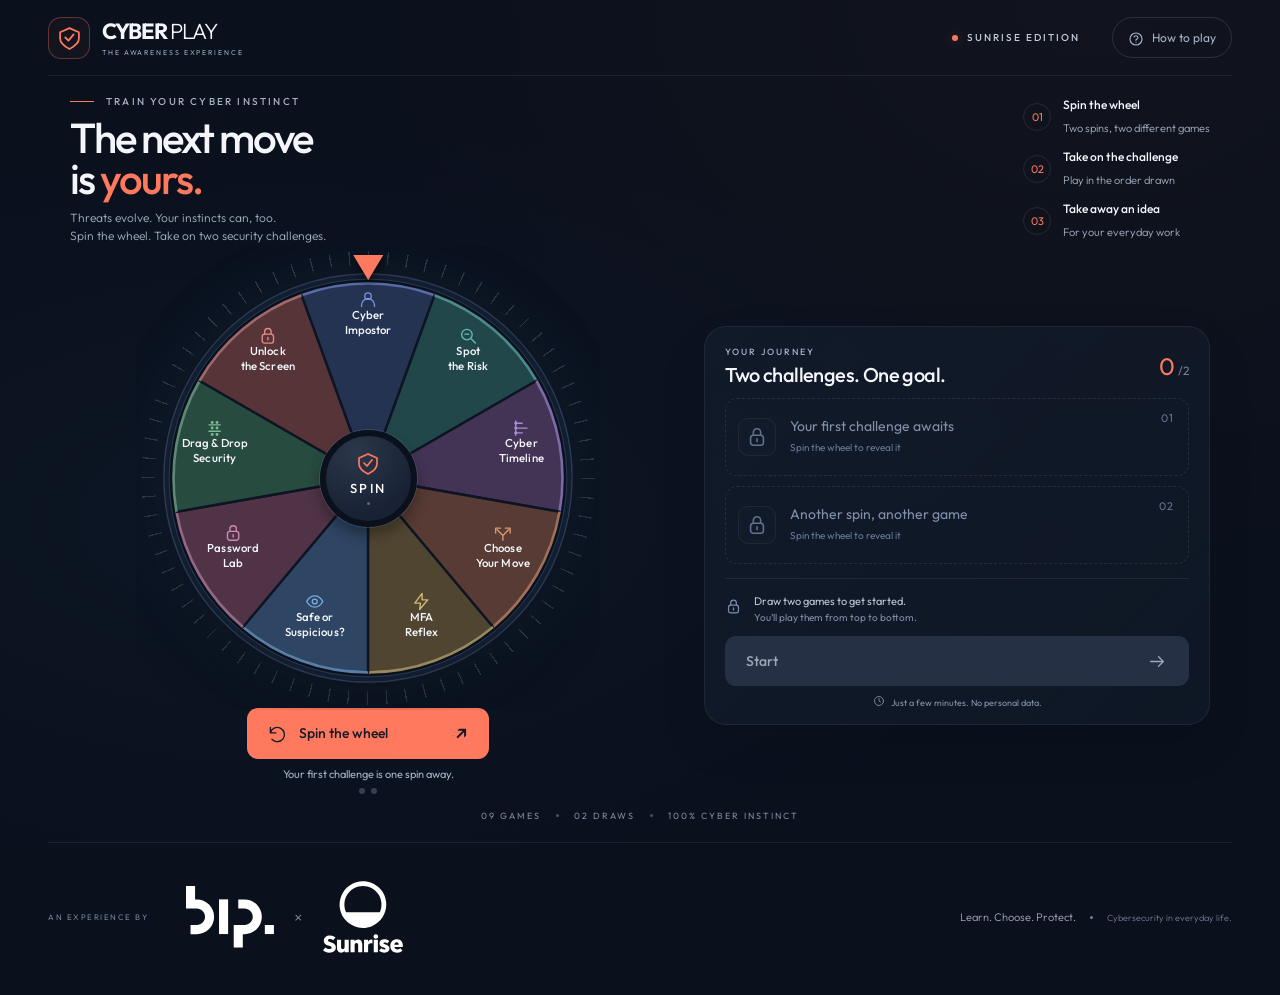
